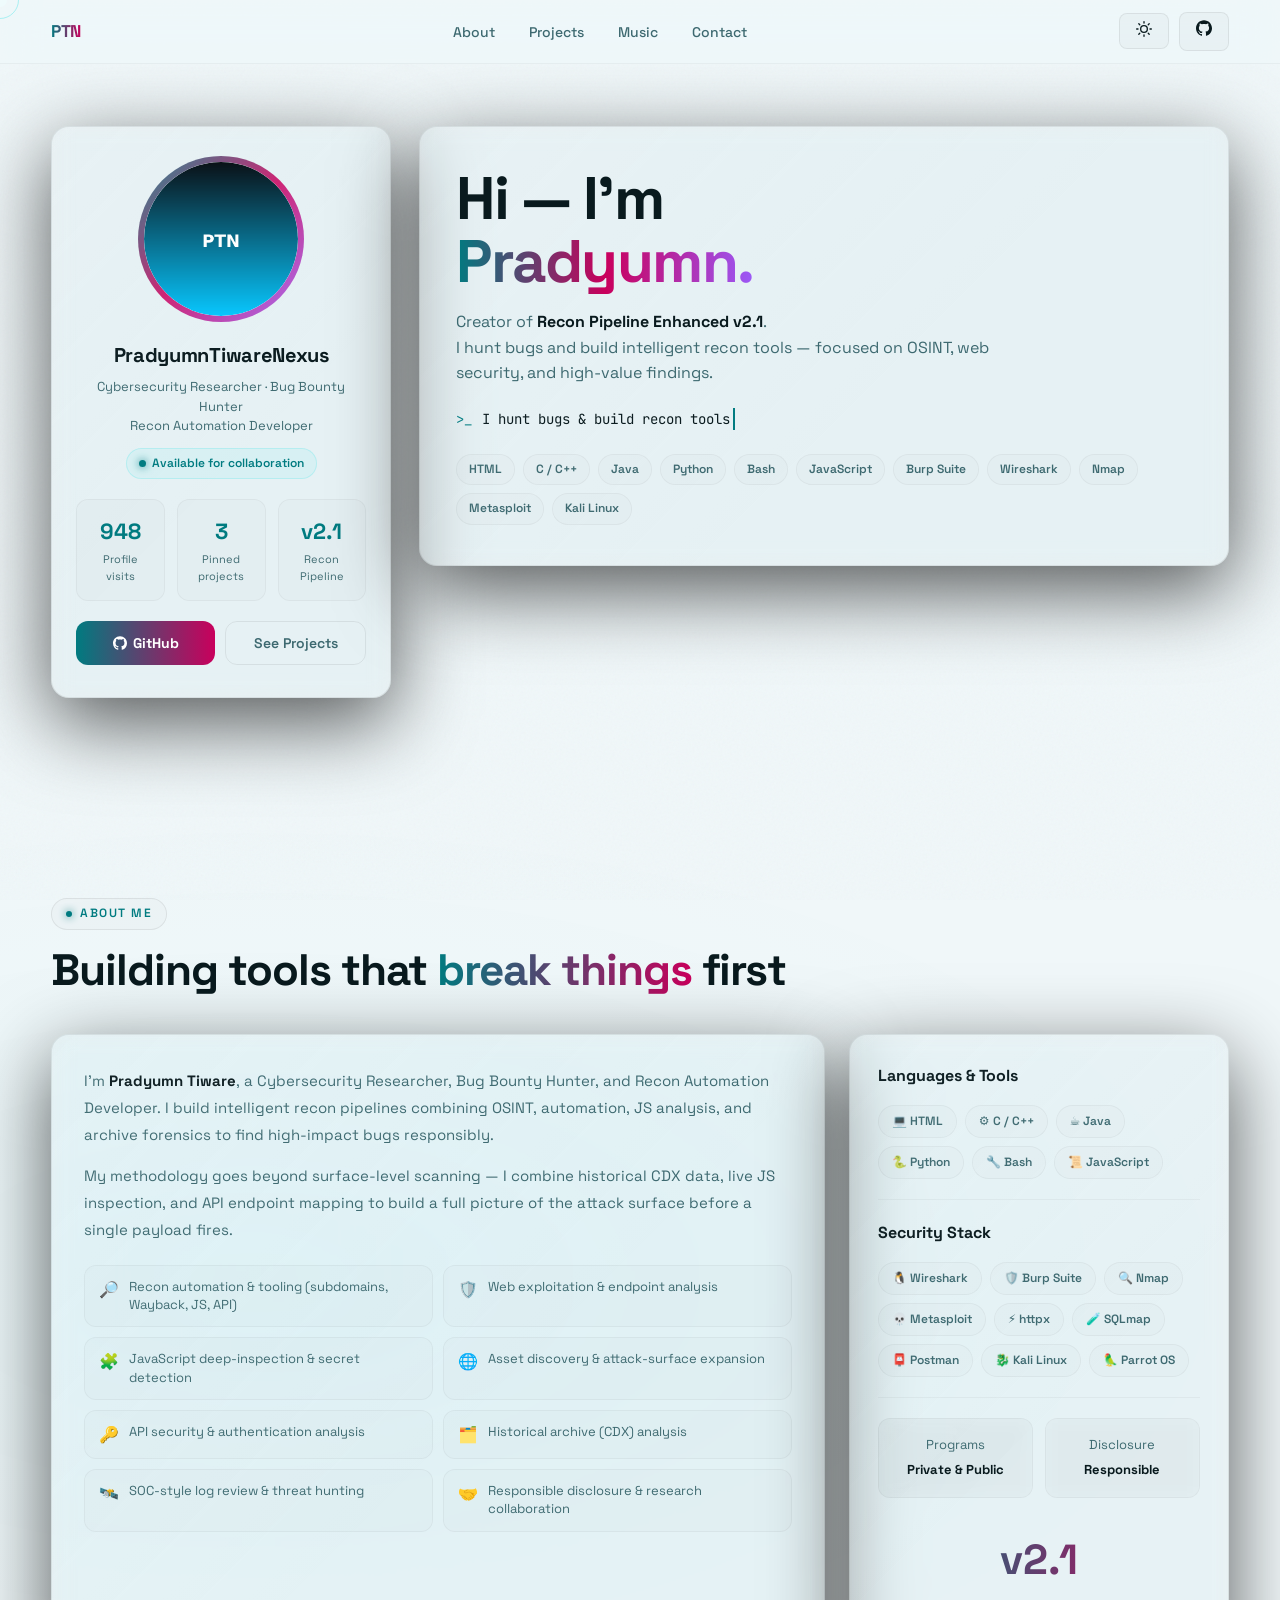
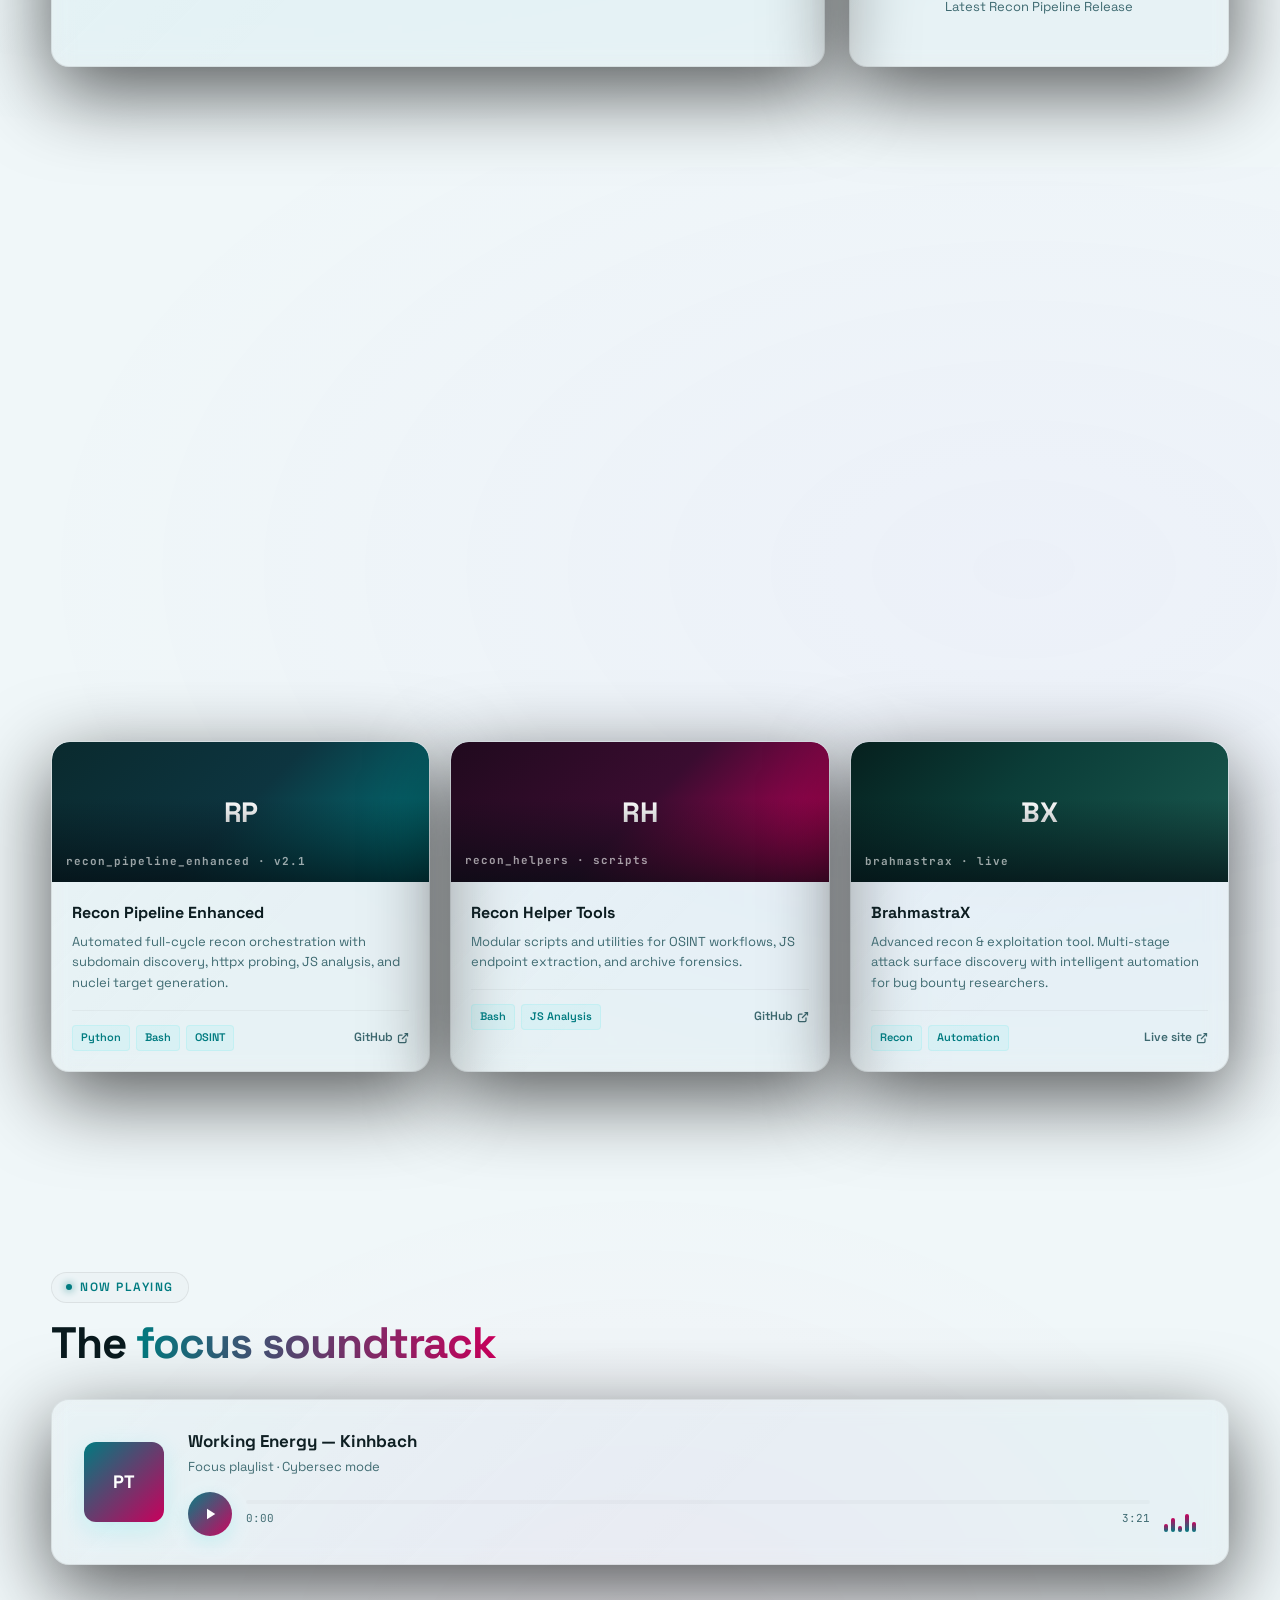
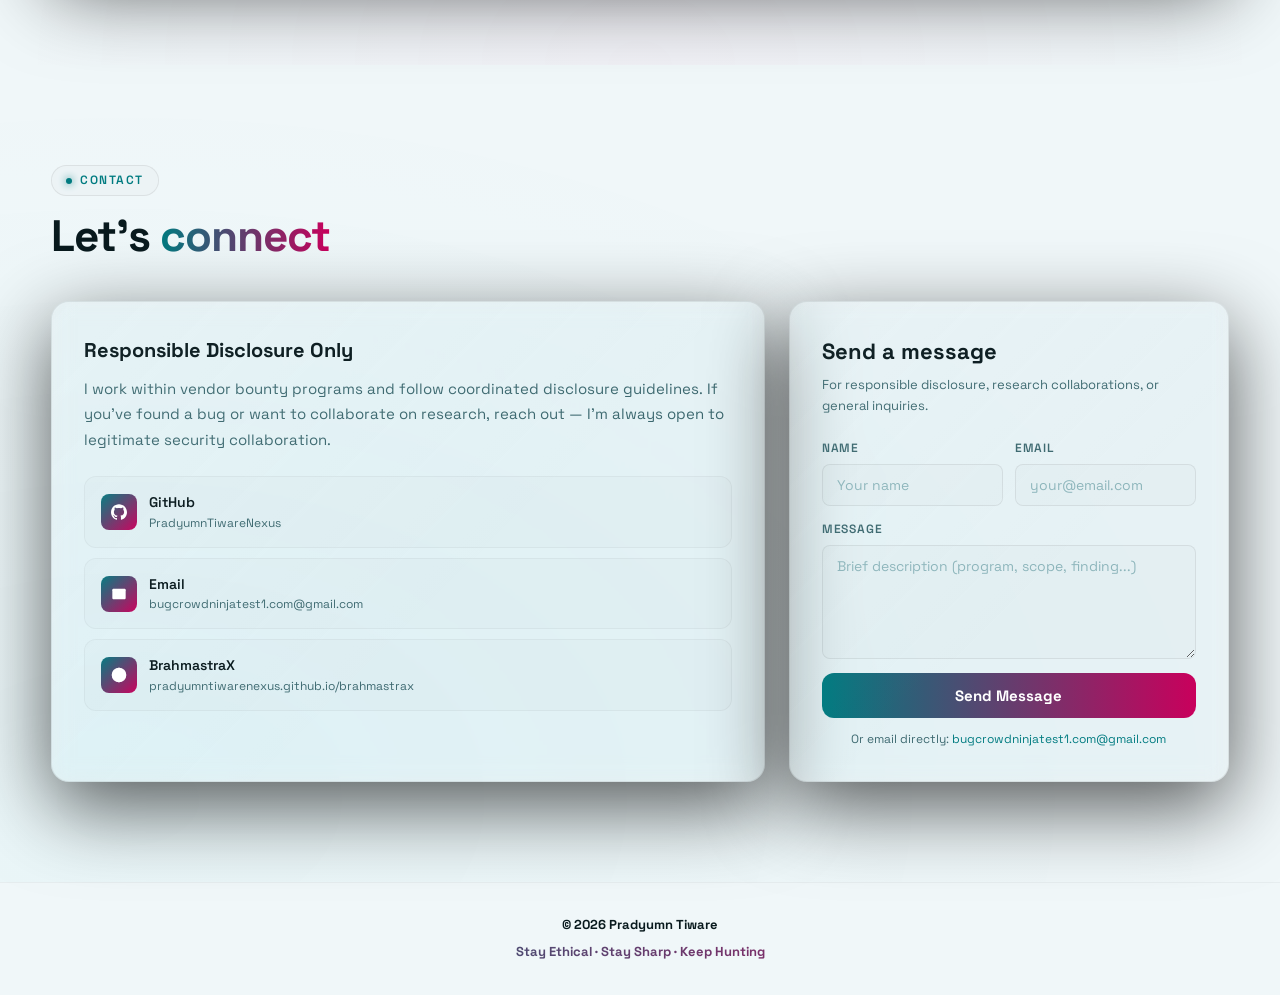
==== index.html @ ab1e927b "Update index.html" ====
<!DOCTYPE html>
<html lang="en">
<head>
  <meta charset="UTF-8" />
  <meta name="viewport" content="width=device-width, initial-scale=1.0" />
  <title>PradyumnTiwareNexus — Cybersecurity Researcher & Bug Bounty Hunter</title>
  <meta name="description" content="PradyumnTiwareNexus — Cybersecurity Researcher, Bug Bounty Hunter, Recon Automation Developer, and creator of Recon Pipeline Enhanced v2.1. Focused on OSINT, web security, and advanced recon automation." />
  <link rel="icon" href="assets/favicon.png" sizes="32x32" type="image/png" />
  <link rel="apple-touch-icon" href="assets/favicon.png" />
  <link href="https://fonts.googleapis.com/css2?family=Inter:wght@300;400;500;600;700;800&family=Space+Grotesk:wght@400;500;600;700;800&family=JetBrains+Mono:wght@400;600&display=swap" rel="stylesheet" />

  <style>
    /* ─── TOKENS ─────────────────────────────────────────────────────────────── */
    :root {
      --bg:          #030b10;
      --bg2:         #050e15;
      --bg3:         #071219;
      --surface:     rgba(255,255,255,0.028);
      --surface2:    rgba(255,255,255,0.016);
      --border:      rgba(255,255,255,0.055);
      --border2:     rgba(255,255,255,0.03);
      --cyan:        #2de1e6;
      --pink:        #ff4fa3;
      --purple:      #9b59f8;
      --text:        #d8eef0;
      --muted:       #7a9aa0;
      --muted2:      #496068;
      --on-accent:   #031415;
      --blur:        saturate(180%) blur(18px);
      --blur2:       saturate(160%) blur(10px);
      --glow-cyan:   0 0 40px rgba(45,225,230,0.18);
      --glow-pink:   0 0 40px rgba(255,79,163,0.14);
      --shadow:      0 24px 80px rgba(0,0,0,0.65);
      --shadow2:     0 8px 32px rgba(0,0,0,0.5);
      --radius:      18px;
      --radius2:     12px;
      --radius3:     8px;
      --trans:       all 0.3s cubic-bezier(0.22, 1, 0.36, 1);
      --font:        'Space Grotesk', 'Inter', system-ui, sans-serif;
      --mono:        'JetBrains Mono', monospace;
    }
    :root[data-theme="light"] {
      --bg:          #f0f7f9;
      --bg2:         #e8f3f6;
      --bg3:         #ffffff;
      --surface:     rgba(0,0,0,0.025);
      --surface2:    rgba(0,0,0,0.015);
      --border:      rgba(0,0,0,0.07);
      --border2:     rgba(0,0,0,0.04);
      --cyan:        #007b80;
      --pink:        #c9005c;
      --text:        #091a1e;
      --muted:       #3d6970;
      --muted2:      #8db5bb;
      --on-accent:   #ffffff;
    }

    /* ─── RESET ──────────────────────────────────────────────────────────────── */
    *, *::before, *::after { box-sizing: border-box; margin: 0; padding: 0; }
    html { scroll-behavior: smooth; scroll-padding-top: 80px; }
    body {
      font-family: var(--font);
      background: var(--bg);
      color: var(--text);
      min-height: 100vh;
      overflow-x: hidden;
      line-height: 1.6;
    }
    a { color: inherit; text-decoration: none; }
    img { display: block; max-width: 100%; }

    /* ─── BACKGROUND MESH ────────────────────────────────────────────────────── */
    #bg-canvas {
      position: fixed; inset: 0; z-index: 0;
      pointer-events: none; opacity: 0.7;
    }
    .noise-overlay {
      position: fixed; inset: 0; z-index: 1; pointer-events: none;
      opacity: 0.035;
      background-image: url("data:image/svg+xml,%3Csvg viewBox='0 0 512 512' xmlns='http://www.w3.org/2000/svg'%3E%3Cfilter id='n'%3E%3CfeTurbulence type='fractalNoise' baseFrequency='0.75' numOctaves='4' stitchTiles='stitch'/%3E%3C/filter%3E%3Crect width='512' height='512' filter='url(%23n)'/%3E%3C/svg%3E");
    }

    /* ─── PRELOADER ──────────────────────────────────────────────────────────── */
    #preloader {
      position: fixed; inset: 0; z-index: 10000;
      display: flex; flex-direction: column; align-items: center; justify-content: center; gap: 20px;
      background: var(--bg);
      transition: opacity 0.7s ease, visibility 0.7s ease;
    }
    #preloader.hidden { opacity: 0; visibility: hidden; pointer-events: none; }
    .pre-logo {
      width: 88px; height: 88px; border-radius: 24px;
      background: linear-gradient(135deg, var(--cyan), var(--pink));
      display: flex; align-items: center; justify-content: center;
      font-family: var(--font); font-weight: 800; font-size: 28px;
      color: var(--on-accent); letter-spacing: -1px;
      box-shadow: var(--glow-cyan);
      animation: preLogoBob 1.6s ease-in-out infinite alternate;
    }
    .pre-logo img { width: 60%; height: 60%; object-fit: contain; border-radius: 8px; }
    .pre-name { font-size: 18px; font-weight: 700; color: var(--text); letter-spacing: 0.3px; }
    .pre-bar-wrap {
      width: 200px; height: 3px; border-radius: 99px;
      background: var(--surface); overflow: hidden;
    }
    .pre-bar {
      height: 100%; width: 0%;
      background: linear-gradient(90deg, var(--cyan), var(--pink));
      border-radius: 99px;
      animation: preBarFill 1.8s ease forwards;
    }
    @keyframes preLogoBob {
      0%   { transform: translateY(0) scale(1); }
      100% { transform: translateY(-10px) scale(1.04); }
    }
    @keyframes preBarFill {
      0%   { width: 0%; }
      80%  { width: 90%; }
      100% { width: 100%; }
    }

    /* ─── CUSTOM CURSOR ──────────────────────────────────────────────────────── */
    #cursor {
      position: fixed; width: 14px; height: 14px; border-radius: 50%;
      background: var(--cyan); mix-blend-mode: screen;
      pointer-events: none; z-index: 9999;
      transform: translate(-50%, -50%);
      transition: width 0.2s, height 0.2s, background 0.2s, opacity 0.2s;
    }
    #cursor-ring {
      position: fixed; width: 38px; height: 38px; border-radius: 50%;
      border: 1.5px solid rgba(45,225,230,0.35);
      pointer-events: none; z-index: 9998;
      transform: translate(-50%, -50%);
      transition: width 0.25s, height 0.25s, transform 0.08s, border-color 0.2s;
    }
    #cursor.hover { width: 8px; height: 8px; background: var(--pink); }
    #cursor-ring.hover { width: 52px; height: 52px; border-color: rgba(255,79,163,0.35); }
    @media (pointer: coarse) { #cursor, #cursor-ring { display: none; } }

    /* ─── NAV ────────────────────────────────────────────────────────────────── */
    .nav {
      position: fixed; top: 0; left: 0; right: 0; z-index: 1000;
      padding: 0 clamp(16px, 4vw, 60px);
      display: flex; align-items: center; justify-content: space-between;
      height: 64px;
      background: rgba(3, 11, 16, 0.55);
      backdrop-filter: var(--blur);
      -webkit-backdrop-filter: var(--blur);
      border-bottom: 1px solid var(--border2);
      transition: var(--trans);
    }
    :root[data-theme="light"] .nav { background: rgba(240,247,249,0.65); }
    .nav-brand {
      font-size: 17px; font-weight: 800; letter-spacing: -0.4px;
      background: linear-gradient(90deg, var(--cyan), var(--pink));
      -webkit-background-clip: text; -webkit-text-fill-color: transparent;
      background-clip: text;
    }
    .nav-links {
      display: flex; align-items: center; gap: 6px;
      list-style: none;
    }
    .nav-links a {
      padding: 6px 14px; border-radius: var(--radius3);
      font-size: 14px; font-weight: 500; color: var(--muted);
      transition: var(--trans);
    }
    .nav-links a:hover { color: var(--text); background: var(--surface); }
    .nav-right { display: flex; align-items: center; gap: 10px; }
    .nav-btn {
      padding: 7px 16px; border-radius: var(--radius3);
      font-size: 14px; font-weight: 600; cursor: pointer;
      border: 1px solid var(--border); background: var(--surface);
      color: var(--text); transition: var(--trans);
      font-family: var(--font);
    }
    .nav-btn:hover { border-color: var(--cyan); color: var(--cyan); box-shadow: var(--glow-cyan); }
    .theme-btn { width: 38px; height: 38px; padding: 0; display: flex; align-items: center; justify-content: center; }

    /* ─── LAYOUT ─────────────────────────────────────────────────────────────── */
    .page { position: relative; z-index: 10; }
    .container { width: min(1240px, 92vw); margin: 0 auto; }
    section { padding: clamp(48px, 8vw, 100px) 0; }

    /* ─── GLASS CARD ─────────────────────────────────────────────────────────── */
    .glass {
      background: var(--surface);
      border: 1px solid var(--border);
      border-radius: var(--radius);
      backdrop-filter: var(--blur2);
      -webkit-backdrop-filter: var(--blur2);
      box-shadow: var(--shadow);
      position: relative; overflow: hidden;
    }
    .glass::before {
      content: '';
      position: absolute; inset: 0; border-radius: inherit;
      background: linear-gradient(135deg, rgba(255,255,255,0.04) 0%, rgba(255,255,255,0) 60%);
      pointer-events: none;
    }
    .glass-sm {
      background: var(--surface2);
      border: 1px solid var(--border2);
      border-radius: var(--radius2);
      backdrop-filter: var(--blur2);
      -webkit-backdrop-filter: var(--blur2);
    }

    /* ─── HERO ───────────────────────────────────────────────────────────────── */
    .hero {
      padding-top: clamp(100px, 14vh, 140px);
      padding-bottom: clamp(60px, 8vw, 100px);
      position: relative;
    }
    .hero-grid {
      display: grid;
      grid-template-columns: 340px 1fr;
      gap: 28px; align-items: start;
    }

    /* profile card */
    .profile-card {
      padding: 32px 24px; text-align: center;
      opacity: 0; transform: translateY(24px);
      transition: opacity 0.7s ease, transform 0.7s cubic-bezier(0.22,1,0.36,1);
    }
    .profile-card.reveal { opacity: 1; transform: translateY(0); }

    .avatar-ring {
      width: 160px; height: 160px; margin: 0 auto;
      border-radius: 50%; position: relative;
      display: flex; align-items: center; justify-content: center;
    }
    .avatar-ring::before {
      content: ''; position: absolute; inset: -3px; border-radius: 50%;
      background: linear-gradient(135deg, var(--cyan), var(--pink), var(--purple));
      animation: ringRotate 4s linear infinite;
      opacity: 0.85;
    }
    .avatar-ring::after {
      content: ''; position: absolute; inset: -8px; border-radius: 50%;
      background: linear-gradient(135deg, var(--cyan), var(--pink));
      filter: blur(16px); opacity: 0; z-index: -1;
      transition: opacity 0.5s ease;
    }
    .avatar-ring:hover::after { opacity: 0.6; }
    @keyframes ringRotate {
      0%   { transform: rotate(0deg); }
      100% { transform: rotate(360deg); }
    }
    .avatar-inner {
      width: calc(100% - 6px); height: calc(100% - 6px);
      border-radius: 50%; background: var(--bg2);
      display: flex; align-items: center; justify-content: center;
      position: relative; z-index: 1; overflow: hidden;
    }
    .avatar {
      width: 100%; height: 100%;
      object-fit: cover; border-radius: 50%;
      transition: transform 0.5s cubic-bezier(0.22,1,0.36,1);
    }
    .avatar-ring:hover .avatar { transform: scale(1.06); }
    .avatar-fallback {
      width: 100%; height: 100%; border-radius: 50%;
      background: linear-gradient(135deg, var(--cyan), var(--purple));
      display: flex; align-items: center; justify-content: center;
      font-size: 44px; font-weight: 800; color: var(--on-accent);
    }

    .profile-name {
      margin-top: 20px;
      font-size: 20px; font-weight: 800; letter-spacing: -0.3px;
    }
    .profile-sub {
      margin-top: 6px; font-size: 13px; color: var(--muted);
      line-height: 1.5;
    }
    .status-dot {
      display: inline-flex; align-items: center; gap: 6px;
      margin-top: 12px; padding: 5px 12px;
      border-radius: 99px; background: rgba(45,225,230,0.08);
      border: 1px solid rgba(45,225,230,0.2);
      font-size: 12px; color: var(--cyan); font-weight: 600;
    }
    .status-dot::before {
      content: ''; width: 7px; height: 7px; border-radius: 50%;
      background: var(--cyan);
      box-shadow: 0 0 8px var(--cyan);
      animation: statusPulse 2s ease-in-out infinite;
    }
    @keyframes statusPulse { 0%,100% { opacity: 1; } 50% { opacity: 0.4; } }

    .stat-row {
      display: flex; gap: 12px; margin-top: 20px;
      opacity: 0; transform: translateY(10px);
      transition: opacity 0.7s ease 0.3s, transform 0.7s ease 0.3s;
    }
    .stat-row.reveal { opacity: 1; transform: translateY(0); }
    .stat {
      flex: 1; padding: 14px 10px; border-radius: var(--radius2);
      background: var(--surface2); border: 1px solid var(--border2);
      text-align: center;
    }
    .stat-val { font-size: 22px; font-weight: 800; color: var(--cyan); }
    .stat-lbl { font-size: 11px; color: var(--muted); margin-top: 2px; }

    .profile-btns {
      display: flex; gap: 10px; margin-top: 20px; flex-wrap: wrap; justify-content: center;
      opacity: 0; transform: translateY(10px);
      transition: opacity 0.6s ease 0.45s, transform 0.6s ease 0.45s;
    }
    .profile-btns.reveal { opacity: 1; transform: translateY(0); }
    .btn-primary {
      flex: 1; min-width: 120px; padding: 10px 18px;
      border-radius: var(--radius2); font-size: 14px; font-weight: 700;
      background: linear-gradient(90deg, var(--cyan), var(--pink));
      color: var(--on-accent); border: none; cursor: pointer;
      transition: var(--trans); font-family: var(--font);
      display: inline-flex; align-items: center; justify-content: center; gap: 6px;
    }
    .btn-primary:hover { transform: translateY(-3px); box-shadow: 0 12px 36px rgba(45,225,230,0.28); }
    .btn-ghost {
      flex: 1; min-width: 120px; padding: 10px 18px;
      border-radius: var(--radius2); font-size: 14px; font-weight: 600;
      background: transparent; color: var(--muted);
      border: 1px solid var(--border); cursor: pointer;
      transition: var(--trans); font-family: var(--font);
      display: inline-flex; align-items: center; justify-content: center; gap: 6px;
    }
    .btn-ghost:hover { border-color: var(--cyan); color: var(--cyan); background: rgba(45,225,230,0.05); }

    /* lead card */
    .lead-card { padding: 40px 36px; }
    .lead-greeting {
      font-size: clamp(36px, 5vw, 60px);
      font-weight: 800; letter-spacing: -1.5px;
      line-height: 1.05;
      opacity: 0; transform: translateX(20px);
      transition: opacity 0.7s ease 0.15s, transform 0.7s cubic-bezier(0.22,1,0.36,1) 0.15s;
    }
    .lead-card.reveal .lead-greeting { opacity: 1; transform: translateX(0); }
    .lead-greeting .grad {
      background: linear-gradient(90deg, var(--cyan), var(--pink), var(--purple));
      -webkit-background-clip: text; -webkit-text-fill-color: transparent;
      background-clip: text;
    }
    .lead-sub {
      margin-top: 16px; font-size: 16px; color: var(--muted); max-width: 560px;
      opacity: 0; transform: translateX(16px);
      transition: opacity 0.7s ease 0.28s, transform 0.7s ease 0.28s;
    }
    .lead-card.reveal .lead-sub { opacity: 1; transform: translateX(0); }
    .lead-sub strong { color: var(--text); }
    .typewriter-wrap {
      margin-top: 22px; display: flex; align-items: center; gap: 10px;
      opacity: 0; transition: opacity 0.7s ease 0.45s;
    }
    .lead-card.reveal .typewriter-wrap { opacity: 1; }
    .typewriter-prefix { color: var(--cyan); font-family: var(--mono); font-size: 14px; }
    #typewriter {
      font-family: var(--mono); font-size: 14px; color: var(--text);
      border-right: 2px solid var(--cyan); padding-right: 3px;
      animation: blink 1s step-end infinite;
    }
    @keyframes blink { 0%,100% { border-color: var(--cyan); } 50% { border-color: transparent; } }

    .quick-skills {
      margin-top: 24px; display: flex; flex-wrap: wrap; gap: 8px;
      opacity: 0; transition: opacity 0.7s ease 0.6s;
    }
    .lead-card.reveal .quick-skills { opacity: 1; }
    .skill-chip {
      padding: 5px 12px; border-radius: 99px;
      background: var(--surface2); border: 1px solid var(--border2);
      font-size: 12px; font-weight: 600; color: var(--muted);
      transition: var(--trans);
    }
    .skill-chip:hover { border-color: var(--cyan); color: var(--cyan); background: rgba(45,225,230,0.05); }

    /* ─── SECTION HEADER ─────────────────────────────────────────────────────── */
    .section-label {
      display: inline-flex; align-items: center; gap: 8px;
      padding: 5px 14px; border-radius: 99px;
      border: 1px solid var(--border); background: var(--surface2);
      font-size: 12px; font-weight: 600; color: var(--cyan);
      letter-spacing: 1.5px; text-transform: uppercase;
      margin-bottom: 16px;
    }
    .section-label::before {
      content: ''; width: 6px; height: 6px; border-radius: 50%;
      background: var(--cyan); box-shadow: 0 0 8px var(--cyan);
    }
    .section-title {
      font-size: clamp(28px, 4vw, 44px);
      font-weight: 800; letter-spacing: -1px; line-height: 1.1;
    }
    .section-title span {
      background: linear-gradient(90deg, var(--cyan), var(--pink));
      -webkit-background-clip: text; -webkit-text-fill-color: transparent;
      background-clip: text;
    }

    /* ─── ABOUT ──────────────────────────────────────────────────────────────── */
    #about { background: radial-gradient(ellipse at 20% 50%, rgba(45,225,230,0.03) 0%, transparent 70%); }
    .about-grid {
      display: grid; grid-template-columns: 1fr 380px;
      gap: 24px; margin-top: 40px;
    }
    .about-card { padding: 32px; }
    .about-text { color: var(--muted); line-height: 1.8; font-size: 15px; }
    .about-text strong { color: var(--text); }
    .focus-grid {
      display: grid; grid-template-columns: 1fr 1fr;
      gap: 10px; margin-top: 20px;
    }
    .focus-item {
      display: flex; align-items: flex-start; gap: 10px;
      padding: 12px 14px; border-radius: var(--radius2);
      background: var(--surface2); border: 1px solid var(--border2);
      font-size: 13px; color: var(--muted); line-height: 1.4;
      transition: var(--trans);
    }
    .focus-item:hover { border-color: var(--cyan); color: var(--text); transform: translateY(-2px); }
    .focus-icon { font-size: 16px; flex-shrink: 0; margin-top: 1px; }

    .skills-panel { padding: 28px; }
    .skills-panel h3 { font-size: 16px; font-weight: 700; margin-bottom: 16px; }
    .chip-cloud { display: flex; flex-wrap: wrap; gap: 8px; }
    .tag {
      padding: 6px 13px; border-radius: 99px;
      background: var(--surface2); border: 1px solid var(--border2);
      font-size: 12px; font-weight: 600; color: var(--muted);
      transition: var(--trans); cursor: default;
    }
    .tag:hover { transform: translateY(-3px); border-color: var(--pink); color: var(--pink); background: rgba(255,79,163,0.06); box-shadow: 0 8px 20px rgba(255,79,163,0.1); }
    .tag.cyan:hover { border-color: var(--cyan); color: var(--cyan); background: rgba(45,225,230,0.06); box-shadow: 0 8px 20px rgba(45,225,230,0.1); }
    .divider { height: 1px; background: var(--border2); margin: 20px 0; }
    .big-stat { text-align: center; padding: 20px; }
    .big-stat-val { font-size: 42px; font-weight: 800; background: linear-gradient(90deg, var(--cyan), var(--pink)); -webkit-background-clip: text; -webkit-text-fill-color: transparent; background-clip: text; }
    .big-stat-lbl { font-size: 13px; color: var(--muted); margin-top: 4px; }

    /* ─── PROJECTS ───────────────────────────────────────────────────────────── */
    #tools { background: radial-gradient(ellipse at 80% 40%, rgba(155,89,248,0.04) 0%, transparent 70%); }
    .project-grid {
      display: grid; grid-template-columns: repeat(auto-fill, minmax(280px, 1fr));
      gap: 20px; margin-top: 40px;
    }
    .project-card {
      padding: 0; cursor: pointer;
      transition: transform 0.35s cubic-bezier(0.22,1,0.36,1), box-shadow 0.35s ease;
    }
    .project-card:hover { transform: translateY(-10px); box-shadow: 0 30px 80px rgba(0,0,0,0.4), var(--glow-cyan); }
    .project-thumb {
      height: 140px; border-radius: var(--radius) var(--radius) 0 0;
      display: flex; align-items: center; justify-content: center;
      position: relative; overflow: hidden;
    }
    .project-thumb-inner {
      width: 100%; height: 100%;
      display: flex; align-items: center; justify-content: center;
      font-size: 28px; font-weight: 800; color: var(--on-accent);
      font-family: var(--font); letter-spacing: -0.5px;
    }
    .project-thumb-grad-1 { background: linear-gradient(135deg, #0a2a2e 0%, #0d3540 50%, var(--cyan) 100%); }
    .project-thumb-grad-2 { background: linear-gradient(135deg, #200a1e 0%, #3a0c30 50%, var(--pink) 100%); }
    .project-thumb-grad-3 { background: linear-gradient(135deg, #130a28 0%, #230d45 50%, var(--purple) 100%); }
    .project-thumb-special { background: linear-gradient(135deg, #06201e 0%, #0b3d38 40%, #1a5a50 100%); }
    .project-thumb-overlay {
      position: absolute; inset: 0;
      background: linear-gradient(0deg, rgba(3,11,16,0.7) 0%, transparent 60%);
    }
    .project-thumb-icon {
      position: absolute; bottom: 12px; left: 14px;
      font-size: 11px; font-weight: 700; color: rgba(255,255,255,0.6);
      font-family: var(--mono); letter-spacing: 1px;
    }
    .project-body { padding: 18px 20px 20px; }
    .project-name { font-size: 16px; font-weight: 700; margin-bottom: 6px; }
    .project-desc { font-size: 13px; color: var(--muted); line-height: 1.6; }
    .project-footer {
      display: flex; align-items: center; justify-content: space-between;
      margin-top: 16px; padding-top: 14px;
      border-top: 1px solid var(--border2);
    }
    .project-tags { display: flex; gap: 6px; flex-wrap: wrap; }
    .project-tag {
      padding: 3px 8px; border-radius: 4px;
      font-size: 11px; font-weight: 600;
      background: rgba(45,225,230,0.08); color: var(--cyan);
      border: 1px solid rgba(45,225,230,0.12);
    }
    .project-link {
      font-size: 12px; font-weight: 600; color: var(--muted);
      display: flex; align-items: center; gap: 4px;
      transition: var(--trans);
    }
    .project-link:hover { color: var(--cyan); }
    .project-link svg { width: 12px; height: 12px; }

    /* ─── BRAHMASTRAX FEATURE ─────────────────────────────────────────────────── */
    .brahma-card {
      margin-top: 20px; padding: 32px;
      background: linear-gradient(135deg, rgba(45,225,230,0.06) 0%, rgba(155,89,248,0.06) 50%, rgba(255,79,163,0.04) 100%);
      border: 1px solid rgba(45,225,230,0.18);
      position: relative; overflow: hidden;
    }
    .brahma-card::before {
      content: ''; position: absolute; top: -40px; right: -40px;
      width: 200px; height: 200px; border-radius: 50%;
      background: radial-gradient(circle, rgba(45,225,230,0.12), transparent 70%);
      pointer-events: none;
    }
    .brahma-badge {
      display: inline-flex; align-items: center; gap: 6px;
      padding: 4px 12px; border-radius: 99px;
      background: rgba(45,225,230,0.12); border: 1px solid rgba(45,225,230,0.25);
      font-size: 11px; font-weight: 700; color: var(--cyan);
      letter-spacing: 1px; text-transform: uppercase; margin-bottom: 12px;
    }
    .brahma-title {
      font-size: clamp(24px, 3.5vw, 36px);
      font-weight: 800; letter-spacing: -0.5px;
      background: linear-gradient(90deg, var(--cyan), var(--purple), var(--pink));
      -webkit-background-clip: text; -webkit-text-fill-color: transparent;
      background-clip: text;
    }
    .brahma-desc { color: var(--muted); font-size: 15px; line-height: 1.7; margin-top: 10px; max-width: 600px; }
    .brahma-btn {
      display: inline-flex; align-items: center; gap: 8px;
      margin-top: 20px; padding: 12px 24px;
      border-radius: var(--radius2); font-size: 15px; font-weight: 700;
      background: linear-gradient(90deg, var(--cyan), var(--purple));
      color: var(--on-accent); cursor: pointer; border: none;
      transition: var(--trans); font-family: var(--font);
    }
    .brahma-btn:hover { transform: translateY(-3px); box-shadow: 0 16px 48px rgba(45,225,230,0.3); }
    .brahma-btn svg { width: 16px; height: 16px; }

    /* ─── MUSIC PLAYER ───────────────────────────────────────────────────────── */
    #music { background: radial-gradient(ellipse at 50% 100%, rgba(255,79,163,0.04) 0%, transparent 70%); }
    .music-card {
      padding: 28px 32px;
      display: flex; align-items: center; gap: 24px;
    }
    .album-art {
      width: 80px; height: 80px; border-radius: var(--radius2); flex-shrink: 0;
      background: linear-gradient(135deg, var(--cyan), var(--pink));
      display: flex; align-items: center; justify-content: center;
      font-weight: 800; color: var(--on-accent); font-size: 18px;
      box-shadow: 0 8px 24px rgba(45,225,230,0.2);
      position: relative; overflow: hidden;
    }
    .album-art.playing { animation: albumSpin 8s linear infinite; }
    @keyframes albumSpin { 0% { box-shadow: 0 8px 24px rgba(45,225,230,0.2); } 50% { box-shadow: 0 8px 32px rgba(255,79,163,0.3); } 100% { box-shadow: 0 8px 24px rgba(45,225,230,0.2); } }
    .music-info { flex: 1; min-width: 0; }
    .music-title { font-size: 17px; font-weight: 700; }
    .music-artist { font-size: 13px; color: var(--muted); margin-top: 2px; }
    .music-controls { display: flex; align-items: center; gap: 14px; margin-top: 14px; }
    .play-btn {
      width: 44px; height: 44px; border-radius: 50%;
      background: linear-gradient(135deg, var(--cyan), var(--pink));
      border: none; cursor: pointer;
      display: flex; align-items: center; justify-content: center;
      box-shadow: 0 6px 20px rgba(45,225,230,0.2);
      transition: var(--trans); flex-shrink: 0;
    }
    .play-btn:hover { transform: scale(1.1); box-shadow: 0 10px 32px rgba(45,225,230,0.35); }
    .play-btn svg { width: 18px; height: 18px; fill: var(--on-accent); }
    .progress-area { flex: 1; }
    .progress-track {
      height: 4px; border-radius: 99px;
      background: var(--surface); cursor: pointer; position: relative;
      overflow: hidden;
    }
    .progress-fill {
      height: 100%; width: 0%; border-radius: 99px;
      background: linear-gradient(90deg, var(--cyan), var(--pink));
      transition: width 0.1s linear;
    }
    .time-row { display: flex; justify-content: space-between; margin-top: 6px; }
    .time-lbl { font-size: 11px; color: var(--muted); font-family: var(--mono); }
    .visualizer {
      display: flex; align-items: flex-end; gap: 3px;
      height: 36px; flex-shrink: 0;
    }
    .vis-bar {
      width: 4px; background: linear-gradient(0deg, var(--cyan), var(--pink));
      border-radius: 2px; transition: height 0.1s ease;
    }

    /* ─── CONTACT ────────────────────────────────────────────────────────────── */
    #contact { background: radial-gradient(ellipse at 10% 90%, rgba(45,225,230,0.03) 0%, transparent 70%); }
    .contact-grid {
      display: grid; grid-template-columns: 1fr 440px;
      gap: 24px; margin-top: 40px;
    }
    .contact-info { padding: 32px; }
    .contact-info h3 { font-size: 20px; font-weight: 700; margin-bottom: 10px; }
    .contact-info p { color: var(--muted); line-height: 1.7; font-size: 15px; }
    .contact-links { display: flex; flex-direction: column; gap: 10px; margin-top: 24px; }
    .contact-link-item {
      display: flex; align-items: center; gap: 12px;
      padding: 14px 16px; border-radius: var(--radius2);
      background: var(--surface2); border: 1px solid var(--border2);
      transition: var(--trans);
    }
    .contact-link-item:hover { border-color: var(--cyan); transform: translateX(4px); }
    .contact-link-icon {
      width: 36px; height: 36px; border-radius: var(--radius3);
      background: linear-gradient(135deg, var(--cyan), var(--pink));
      display: flex; align-items: center; justify-content: center;
      flex-shrink: 0;
    }
    .contact-link-icon svg { width: 16px; height: 16px; fill: var(--on-accent); }
    .contact-link-label { font-size: 14px; font-weight: 600; }
    .contact-link-val { font-size: 12px; color: var(--muted); }

    .contact-form { padding: 32px; }
    .contact-form h2 { font-size: 22px; font-weight: 700; margin-bottom: 6px; }
    .contact-form .sub { font-size: 13px; color: var(--muted); margin-bottom: 22px; }
    .form-row { display: flex; gap: 12px; }
    .form-group { flex: 1; display: flex; flex-direction: column; gap: 6px; margin-bottom: 14px; }
    .form-group label { font-size: 12px; font-weight: 600; color: var(--muted); text-transform: uppercase; letter-spacing: 0.8px; }
    .form-input {
      padding: 11px 14px; border-radius: var(--radius3);
      background: var(--surface2); border: 1px solid var(--border);
      color: var(--text); font-size: 14px; font-family: var(--font);
      transition: var(--trans); outline: none; width: 100%;
    }
    .form-input:focus { border-color: var(--cyan); box-shadow: 0 0 0 3px rgba(45,225,230,0.1); }
    .form-input::placeholder { color: var(--muted2); }
    textarea.form-input { resize: vertical; min-height: 100px; }
    .form-submit {
      width: 100%; padding: 13px;
      border-radius: var(--radius2); border: none; cursor: pointer;
      background: linear-gradient(90deg, var(--cyan), var(--pink));
      color: var(--on-accent); font-size: 15px; font-weight: 700;
      font-family: var(--font); transition: var(--trans);
    }
    .form-submit:hover { transform: translateY(-2px); box-shadow: 0 12px 36px rgba(45,225,230,0.28); }
    .form-note { font-size: 12px; color: var(--muted); margin-top: 12px; text-align: center; }
    .form-note a { color: var(--cyan); }
    #form-toast {
      display: none; margin-top: 12px; padding: 10px 14px;
      border-radius: var(--radius3); font-size: 13px; font-weight: 600;
      background: rgba(45,225,230,0.1); border: 1px solid rgba(45,225,230,0.2);
      color: var(--cyan);
    }

    /* ─── FOOTER ─────────────────────────────────────────────────────────────── */
    footer {
      padding: 32px 0; border-top: 1px solid var(--border2);
      text-align: center; color: var(--muted); font-size: 13px;
    }
    footer strong { color: var(--text); }
    .footer-tagline {
      margin-top: 6px;
      background: linear-gradient(90deg, var(--cyan), var(--pink));
      -webkit-background-clip: text; -webkit-text-fill-color: transparent;
      background-clip: text; font-weight: 700;
    }

    /* ─── MODAL ──────────────────────────────────────────────────────────────── */
    .modal-overlay {
      position: fixed; inset: 0; z-index: 5000;
      background: rgba(3,11,16,0.75);
      backdrop-filter: blur(12px); -webkit-backdrop-filter: blur(12px);
      display: flex; align-items: center; justify-content: center;
      padding: 20px; opacity: 0; visibility: hidden;
      transition: opacity 0.3s ease, visibility 0.3s ease;
    }
    .modal-overlay.open { opacity: 1; visibility: visible; }
    .modal-box {
      width: min(860px, 100%); max-height: 90vh; overflow-y: auto;
      border-radius: var(--radius); padding: 28px;
      background: linear-gradient(180deg, rgba(7,18,25,0.98), rgba(5,14,21,0.98));
      border: 1px solid var(--border); box-shadow: var(--shadow);
      transform: translateY(20px) scale(0.97);
      transition: transform 0.35s cubic-bezier(0.22,1,0.36,1);
    }
    .modal-overlay.open .modal-box { transform: translateY(0) scale(1); }
    .modal-header { display: flex; align-items: center; justify-content: space-between; margin-bottom: 20px; }
    .modal-title { font-size: 22px; font-weight: 800; }
    .modal-close {
      width: 36px; height: 36px; border-radius: var(--radius3);
      background: var(--surface); border: 1px solid var(--border);
      color: var(--muted); cursor: pointer;
      display: flex; align-items: center; justify-content: center;
      font-size: 18px; font-family: var(--font); transition: var(--trans);
    }
    .modal-close:hover { color: var(--text); border-color: var(--cyan); }
    .modal-thumb {
      height: 200px; border-radius: var(--radius2); margin-bottom: 20px;
      display: flex; align-items: center; justify-content: center;
      font-size: 32px; font-weight: 800; color: var(--on-accent);
    }
    .modal-desc { color: var(--muted); line-height: 1.7; font-size: 15px; margin-bottom: 20px; }
    .modal-actions { display: flex; gap: 12px; }

    /* ─── SCROLL REVEAL ──────────────────────────────────────────────────────── */
    .sr {
      opacity: 0; transform: translateY(28px);
      transition: opacity 0.7s ease, transform 0.7s cubic-bezier(0.22,1,0.36,1);
    }
    .sr.visible { opacity: 1; transform: translateY(0); }
    .sr-delay-1 { transition-delay: 0.1s; }
    .sr-delay-2 { transition-delay: 0.2s; }
    .sr-delay-3 { transition-delay: 0.3s; }
    .sr-delay-4 { transition-delay: 0.4s; }
    .sr-delay-5 { transition-delay: 0.5s; }

    /* ─── SCROLLBAR ──────────────────────────────────────────────────────────── */
    ::-webkit-scrollbar { width: 6px; }
    ::-webkit-scrollbar-track { background: transparent; }
    ::-webkit-scrollbar-thumb { background: var(--muted2); border-radius: 99px; }
    ::-webkit-scrollbar-thumb:hover { background: var(--muted); }

    /* ─── RESPONSIVE ─────────────────────────────────────────────────────────── */
    @media (max-width: 960px) {
      .hero-grid { grid-template-columns: 1fr; }
      .profile-card { order: -1; max-width: 360px; margin: 0 auto; }
      .about-grid { grid-template-columns: 1fr; }
      .contact-grid { grid-template-columns: 1fr; }
      .focus-grid { grid-template-columns: 1fr; }
      .music-card { flex-direction: column; align-items: flex-start; }
    }
    @media (max-width: 620px) {
      .nav-links { display: none; }
      .lead-card { padding: 24px 20px; }
      .about-card, .skills-panel, .contact-form, .contact-info { padding: 22px 18px; }
      .form-row { flex-direction: column; gap: 0; }
      .profile-btns { flex-direction: column; }
      .btn-primary, .btn-ghost { min-width: unset; width: 100%; }
    }
    @media (prefers-reduced-motion: reduce) {
      *, *::before, *::after { animation: none !important; transition: none !important; }
    }
  </style>
</head>
<body>

  <!-- BG CANVAS -->
  <canvas id="bg-canvas" aria-hidden="true"></canvas>
  <div class="noise-overlay" aria-hidden="true"></div>

  <!-- PRELOADER -->
  <div id="preloader" aria-hidden="false">
    <div class="pre-logo">
      <img src="assets/profile-circle.png" alt="" onerror="this.parentElement.textContent='PT'">
    </div>
    <div class="pre-name">PradyumnTiwareNexus</div>
    <div class="pre-bar-wrap"><div class="pre-bar"></div></div>
  </div>

  <!-- CURSOR -->
  <div id="cursor" aria-hidden="true"></div>
  <div id="cursor-ring" aria-hidden="true"></div>

  <!-- NAV -->
  <nav class="nav" role="navigation" aria-label="Main navigation">
    <div class="nav-brand">PTN</div>
    <ul class="nav-links" role="list">
      <li><a href="#about">About</a></li>
      <li><a href="#tools">Projects</a></li>
      <li><a href="#music">Music</a></li>
      <li><a href="#contact">Contact</a></li>
    </ul>
    <div class="nav-right">
      <button class="nav-btn" id="themeBtn" title="Toggle theme" aria-label="Toggle color theme">
        <svg id="themeIcon" width="16" height="16" viewBox="0 0 24 24" fill="none" stroke="currentColor" stroke-width="2" stroke-linecap="round" stroke-linejoin="round">
          <circle cx="12" cy="12" r="5"/><line x1="12" y1="1" x2="12" y2="3"/><line x1="12" y1="21" x2="12" y2="23"/><line x1="4.22" y1="4.22" x2="5.64" y2="5.64"/><line x1="18.36" y1="18.36" x2="19.78" y2="19.78"/><line x1="1" y1="12" x2="3" y2="12"/><line x1="21" y1="12" x2="23" y2="12"/><line x1="4.22" y1="19.78" x2="5.64" y2="18.36"/><line x1="18.36" y1="5.64" x2="19.78" y2="4.22"/>
        </svg>
      </button>
      <a href="https://github.com/PradyumnTiwareNexus" target="_blank" rel="noopener" class="nav-btn" aria-label="GitHub">
        <svg width="16" height="16" viewBox="0 0 24 24" fill="currentColor">
          <path d="M12 .297c-6.63 0-12 5.373-12 12 0 5.303 3.438 9.8 8.205 11.385.6.113.82-.258.82-.577 0-.285-.01-1.04-.015-2.04-3.338.724-4.042-1.61-4.042-1.61C4.422 18.07 3.633 17.7 3.633 17.7c-1.087-.744.084-.729.084-.729 1.205.084 1.838 1.236 1.838 1.236 1.07 1.835 2.809 1.305 3.495.998.108-.776.417-1.305.76-1.605-2.665-.3-5.466-1.332-5.466-5.93 0-1.31.465-2.38 1.235-3.22-.135-.303-.54-1.523.105-3.176 0 0 1.005-.322 3.3 1.23.96-.267 1.98-.399 3-.405 1.02.006 2.04.138 3 .405 2.28-1.552 3.285-1.23 3.285-1.23.645 1.653.24 2.873.12 3.176.765.84 1.23 1.91 1.23 3.22 0 4.61-2.805 5.625-5.475 5.92.42.36.81 1.096.81 2.22 0 1.606-.015 2.896-.015 3.286 0 .315.21.69.825.57C20.565 22.092 24 17.592 24 12.297c0-6.627-5.373-12-12-12"/>
        </svg>
      </a>
    </div>
  </nav>

  <!-- PAGE -->
  <div class="page">

    <!-- ── HERO ── -->
    <section class="hero" id="home">
      <div class="container">
        <div class="hero-grid">

          <!-- Profile Card -->
          <aside class="glass profile-card" id="profileCard">
            <div class="avatar-ring">
              <div class="avatar-inner">
                <img src="assets/profile-circle.png" alt="PradyumnTiwareNexus" class="avatar"
                     onerror="this.style.display='none';this.nextElementSibling.style.display='flex'">
                <div class="avatar-fallback" style="display:none">PT</div>
              </div>
            </div>

            <h3 class="profile-name">PradyumnTiwareNexus</h3>
            <p class="profile-sub">Cybersecurity Researcher&nbsp;·&nbsp;Bug Bounty Hunter<br>Recon Automation Developer</p>
            <div class="status-dot">Available for collaboration</div>

            <div class="stat-row" id="statRow">
              <div class="stat">
                <div class="stat-val" id="visits">948</div>
                <div class="stat-lbl">Profile visits</div>
              </div>
              <div class="stat">
                <div class="stat-val">3</div>
                <div class="stat-lbl">Pinned projects</div>
              </div>
              <div class="stat">
                <div class="stat-val">v2.1</div>
                <div class="stat-lbl">Recon Pipeline</div>
              </div>
            </div>

            <div class="profile-btns" id="profileBtns">
              <a class="btn-primary" href="https://github.com/PradyumnTiwareNexus" target="_blank" rel="noopener">
                <svg width="14" height="14" viewBox="0 0 24 24" fill="currentColor"><path d="M12 .297c-6.63 0-12 5.373-12 12 0 5.303 3.438 9.8 8.205 11.385.6.113.82-.258.82-.577 0-.285-.01-1.04-.015-2.04-3.338.724-4.042-1.61-4.042-1.61C4.422 18.07 3.633 17.7 3.633 17.7c-1.087-.744.084-.729.084-.729 1.205.084 1.838 1.236 1.838 1.236 1.07 1.835 2.809 1.305 3.495.998.108-.776.417-1.305.76-1.605-2.665-.3-5.466-1.332-5.466-5.93 0-1.31.465-2.38 1.235-3.22-.135-.303-.54-1.523.105-3.176 0 0 1.005-.322 3.3 1.23.96-.267 1.98-.399 3-.405 1.02.006 2.04.138 3 .405 2.28-1.552 3.285-1.23 3.285-1.23.645 1.653.24 2.873.12 3.176.765.84 1.23 1.91 1.23 3.22 0 4.61-2.805 5.625-5.475 5.92.42.36.81 1.096.81 2.22 0 1.606-.015 2.896-.015 3.286 0 .315.21.69.825.57C20.565 22.092 24 17.592 24 12.297c0-6.627-5.373-12-12-12"/></svg>
                GitHub
              </a>
              <a class="btn-ghost" href="#tools">See Projects</a>
            </div>
          </aside>

          <!-- Lead Card -->
          <section class="glass lead-card" id="leadCard">
            <h1 class="lead-greeting">
              Hi — I'm<br>
              <span class="grad">Pradyumn.</span>
            </h1>
            <p class="lead-sub">
              Creator of <strong>Recon Pipeline Enhanced v2.1</strong>.<br>
              I hunt bugs and build intelligent recon tools — focused on OSINT, web security, and high-value findings.
            </p>

            <div class="typewriter-wrap">
              <span class="typewriter-prefix">&gt;_</span>
              <span id="typewriter"></span>
            </div>

            <div class="quick-skills">
              <span class="skill-chip">HTML</span>
              <span class="skill-chip">C / C++</span>
              <span class="skill-chip">Java</span>
              <span class="skill-chip">Python</span>
              <span class="skill-chip">Bash</span>
              <span class="skill-chip">JavaScript</span>
              <span class="skill-chip">Burp Suite</span>
              <span class="skill-chip">Wireshark</span>
              <span class="skill-chip">Nmap</span>
              <span class="skill-chip">Metasploit</span>
              <span class="skill-chip">Kali Linux</span>
            </div>
          </section>

        </div>
      </div>
    </section>

    <!-- ── ABOUT ── -->
    <section id="about">
      <div class="container">
        <div class="sr">
          <div class="section-label">About Me</div>
          <h2 class="section-title">Building tools that <span>break things</span> first</h2>
        </div>

        <div class="about-grid">
          <div class="glass about-card sr sr-delay-1">
            <p class="about-text">
              I'm <strong>Pradyumn Tiware</strong>, a Cybersecurity Researcher, Bug Bounty Hunter, and Recon Automation Developer. I build intelligent recon pipelines combining OSINT, automation, JS analysis, and archive forensics to find high-impact bugs responsibly.
            </p>
            <p class="about-text" style="margin-top:14px">
              My methodology goes beyond surface-level scanning — I combine historical CDX data, live JS inspection, and API endpoint mapping to build a full picture of the attack surface before a single payload fires.
            </p>

            <div class="focus-grid" style="margin-top:22px">
              <div class="focus-item"><span class="focus-icon">🔎</span><span>Recon automation &amp; tooling (subdomains, Wayback, JS, API)</span></div>
              <div class="focus-item"><span class="focus-icon">🛡️</span><span>Web exploitation &amp; endpoint analysis</span></div>
              <div class="focus-item"><span class="focus-icon">🧩</span><span>JavaScript deep-inspection &amp; secret detection</span></div>
              <div class="focus-item"><span class="focus-icon">🌐</span><span>Asset discovery &amp; attack-surface expansion</span></div>
              <div class="focus-item"><span class="focus-icon">🔑</span><span>API security &amp; authentication analysis</span></div>
              <div class="focus-item"><span class="focus-icon">🗂️</span><span>Historical archive (CDX) analysis</span></div>
              <div class="focus-item"><span class="focus-icon">🛰️</span><span>SOC-style log review &amp; threat hunting</span></div>
              <div class="focus-item"><span class="focus-icon">🤝</span><span>Responsible disclosure &amp; research collaboration</span></div>
            </div>
          </div>

          <aside class="glass skills-panel sr sr-delay-2">
            <h3>Languages &amp; Tools</h3>
            <div class="chip-cloud">
              <span class="tag cyan">💻 HTML</span>
              <span class="tag cyan">⚙️ C / C++</span>
              <span class="tag cyan">☕ Java</span>
              <span class="tag cyan">🐍 Python</span>
              <span class="tag cyan">🔧 Bash</span>
              <span class="tag cyan">📜 JavaScript</span>
            </div>
            <div class="divider"></div>
            <h3>Security Stack</h3>
            <div class="chip-cloud">
              <span class="tag">🐧 Wireshark</span>
              <span class="tag">🛡️ Burp Suite</span>
              <span class="tag">🔍 Nmap</span>
              <span class="tag">💀 Metasploit</span>
              <span class="tag">⚡ httpx</span>
              <span class="tag">🧪 SQLmap</span>
              <span class="tag">📮 Postman</span>
              <span class="tag">🐉 Kali Linux</span>
              <span class="tag">🦜 Parrot OS</span>
            </div>
            <div class="divider"></div>
            <div style="display:grid;grid-template-columns:1fr 1fr;gap:12px">
              <div class="glass-sm" style="padding:16px;border-radius:12px;text-align:center">
                <div style="font-size:13px;color:var(--muted);margin-bottom:4px">Programs</div>
                <div style="font-size:13px;font-weight:700">Private &amp; Public</div>
              </div>
              <div class="glass-sm" style="padding:16px;border-radius:12px;text-align:center">
                <div style="font-size:13px;color:var(--muted);margin-bottom:4px">Disclosure</div>
                <div style="font-size:13px;font-weight:700">Responsible</div>
              </div>
            </div>
            <div class="big-stat" style="margin-top:8px">
              <div class="big-stat-val">v2.1</div>
              <div class="big-stat-lbl">Latest Recon Pipeline Release</div>
            </div>
          </aside>
        </div>
      </div>
    </section>

    <!-- ── PROJECTS ── -->
    <section id="tools">
      <div class="container">
        <div class="sr">
          <div class="section-label">Projects</div>
          <h2 class="section-title">Tools I've <span>built &amp; use</span></h2>
        </div>

        <!-- BrahmastraX Feature Card -->
        <div class="glass brahma-card sr sr-delay-1">
          <div class="brahma-badge">✦ Featured Project</div>
          <div class="brahma-title">BrahmastraX</div>
          <p class="brahma-desc">
            An advanced cybersecurity tool crafted for recon, exploitation, and automation. BrahmastraX combines multi-stage attack surface discovery with intelligent automation — built for serious researchers and bounty hunters.
          </p>
          <a class="brahma-btn" href="https://pradyumntiwarenexus.github.io/brahmastrax/" target="_blank" rel="noopener">
            <svg viewBox="0 0 24 24" fill="none" stroke="currentColor" stroke-width="2.5"><path d="M18 13v6a2 2 0 0 1-2 2H5a2 2 0 0 1-2-2V8a2 2 0 0 1 2-2h6"/><polyline points="15 3 21 3 21 9"/><line x1="10" y1="14" x2="21" y2="3"/></svg>
            Visit BrahmastraX
          </a>
        </div>

        <!-- Project Grid -->
        <div class="project-grid" id="projectGrid">

          <article class="glass project-card"
            data-title="Recon Pipeline Enhanced"
            data-desc="Automated recon pipeline: subdomains → httpx probe → JS analysis → Wayback CDX → secret detection → nuclei targets. The v2.1 release brings smarter deduplication, faster parallelism, and a structured output format ready for triage."
            data-repo="https://github.com/PradyumnTiwareNexus/recon_pipeline_enhanced"
            tabindex="0" role="button">
            <div class="project-thumb project-thumb-grad-1">
              <div class="project-thumb-inner">RP</div>
              <div class="project-thumb-overlay"></div>
              <div class="project-thumb-icon">recon_pipeline_enhanced · v2.1</div>
            </div>
            <div class="project-body">
              <div class="project-name">Recon Pipeline Enhanced</div>
              <div class="project-desc">Automated full-cycle recon orchestration with subdomain discovery, httpx probing, JS analysis, and nuclei target generation.</div>
              <div class="project-footer">
                <div class="project-tags">
                  <span class="project-tag">Python</span>
                  <span class="project-tag">Bash</span>
                  <span class="project-tag">OSINT</span>
                </div>
                <span class="project-link">GitHub <svg viewBox="0 0 24 24" fill="none" stroke="currentColor" stroke-width="2.5"><path d="M18 13v6a2 2 0 0 1-2 2H5a2 2 0 0 1-2-2V8a2 2 0 0 1 2-2h6"/><polyline points="15 3 21 3 21 9"/><line x1="10" y1="14" x2="21" y2="3"/></svg></span>
              </div>
            </div>
          </article>

          <article class="glass project-card"
            data-title="Recon Helper Tools"
            data-desc="A collection of small but powerful scripts and utilities for OSINT and JavaScript analysis. Each helper targets a specific phase of recon — from extracting endpoints from minified JS to resolving historical asset paths from CDX data."
            data-repo="https://github.com/PradyumnTiwareNexus"
            tabindex="0" role="button">
            <div class="project-thumb project-thumb-grad-2">
              <div class="project-thumb-inner">RH</div>
              <div class="project-thumb-overlay"></div>
              <div class="project-thumb-icon">recon_helpers · scripts</div>
            </div>
            <div class="project-body">
              <div class="project-name">Recon Helper Tools</div>
              <div class="project-desc">Modular scripts and utilities for OSINT workflows, JS endpoint extraction, and archive forensics.</div>
              <div class="project-footer">
                <div class="project-tags">
                  <span class="project-tag">Bash</span>
                  <span class="project-tag">JS Analysis</span>
                </div>
                <span class="project-link">GitHub <svg viewBox="0 0 24 24" fill="none" stroke="currentColor" stroke-width="2.5"><path d="M18 13v6a2 2 0 0 1-2 2H5a2 2 0 0 1-2-2V8a2 2 0 0 1 2-2h6"/><polyline points="15 3 21 3 21 9"/><line x1="10" y1="14" x2="21" y2="3"/></svg></span>
              </div>
            </div>
          </article>

          <article class="glass project-card"
            data-title="BrahmastraX"
            data-desc="An advanced cybersecurity tool for recon, exploitation and automation. Visit the live project at pradyumntiwarenexus.github.io/brahmastrax/ to explore its features in full."
            data-repo="https://pradyumntiwarenexus.github.io/brahmastrax/"
            data-external="true"
            tabindex="0" role="button">
            <div class="project-thumb project-thumb-special">
              <div class="project-thumb-inner">BX</div>
              <div class="project-thumb-overlay"></div>
              <div class="project-thumb-icon">brahmastrax · live</div>
            </div>
            <div class="project-body">
              <div class="project-name">BrahmastraX</div>
              <div class="project-desc">Advanced recon &amp; exploitation tool. Multi-stage attack surface discovery with intelligent automation for bug bounty researchers.</div>
              <div class="project-footer">
                <div class="project-tags">
                  <span class="project-tag">Recon</span>
                  <span class="project-tag">Automation</span>
                </div>
                <span class="project-link">Live site <svg viewBox="0 0 24 24" fill="none" stroke="currentColor" stroke-width="2.5"><path d="M18 13v6a2 2 0 0 1-2 2H5a2 2 0 0 1-2-2V8a2 2 0 0 1 2-2h6"/><polyline points="15 3 21 3 21 9"/><line x1="10" y1="14" x2="21" y2="3"/></svg></span>
              </div>
            </div>
          </article>

        </div>
      </div>
    </section>

    <!-- ── MUSIC ── -->
    <section id="music">
      <div class="container">
        <div class="sr">
          <div class="section-label">Now Playing</div>
          <h2 class="section-title">The <span>focus soundtrack</span></h2>
        </div>

        <div class="glass music-card sr sr-delay-1" style="margin-top:32px">
          <div class="album-art" id="albumArt">PT</div>
          <div class="music-info">
            <div class="music-title" id="trackTitle">Working Energy — Kinhbach</div>
            <div class="music-artist">Focus playlist · Cybersec mode</div>
            <div class="music-controls">
              <button class="play-btn" id="playBtn" aria-label="Play / Pause">
                <svg id="playIcon" viewBox="0 0 24 24"><path d="M8 5v14l11-7L8 5z" fill="white"/></svg>
              </button>
              <div class="progress-area">
                <div class="progress-track" id="progressWrap">
                  <div class="progress-fill" id="progressBar"></div>
                </div>
                <div class="time-row">
                  <span class="time-lbl" id="timeLeft">0:00</span>
                  <span class="time-lbl" id="timeDur">3:21</span>
                </div>
              </div>
              <div class="visualizer" id="visualizer">
                <div class="vis-bar" style="height:8px"></div>
                <div class="vis-bar" style="height:14px"></div>
                <div class="vis-bar" style="height:6px"></div>
                <div class="vis-bar" style="height:18px"></div>
                <div class="vis-bar" style="height:10px"></div>
              </div>
            </div>
          </div>
        </div>
        <audio id="audio" src="assets/audio/working-energy.mp3" preload="metadata"></audio>
      </div>
    </section>

    <!-- ── CONTACT ── -->
    <section id="contact">
      <div class="container">
        <div class="sr">
          <div class="section-label">Contact</div>
          <h2 class="section-title">Let's <span>connect</span></h2>
        </div>

        <div class="contact-grid">
          <div class="glass contact-info sr sr-delay-1">
            <h3>Responsible Disclosure Only</h3>
            <p>I work within vendor bounty programs and follow coordinated disclosure guidelines. If you've found a bug or want to collaborate on research, reach out — I'm always open to legitimate security collaboration.</p>

            <div class="contact-links">
              <a class="contact-link-item" href="https://github.com/PradyumnTiwareNexus" target="_blank" rel="noopener">
                <div class="contact-link-icon">
                  <svg viewBox="0 0 24 24"><path d="M12 .297c-6.63 0-12 5.373-12 12 0 5.303 3.438 9.8 8.205 11.385.6.113.82-.258.82-.577 0-.285-.01-1.04-.015-2.04-3.338.724-4.042-1.61-4.042-1.61C4.422 18.07 3.633 17.7 3.633 17.7c-1.087-.744.084-.729.084-.729 1.205.084 1.838 1.236 1.838 1.236 1.07 1.835 2.809 1.305 3.495.998.108-.776.417-1.305.76-1.605-2.665-.3-5.466-1.332-5.466-5.93 0-1.31.465-2.38 1.235-3.22-.135-.303-.54-1.523.105-3.176 0 0 1.005-.322 3.3 1.23.96-.267 1.98-.399 3-.405 1.02.006 2.04.138 3 .405 2.28-1.552 3.285-1.23 3.285-1.23.645 1.653.24 2.873.12 3.176.765.84 1.23 1.91 1.23 3.22 0 4.61-2.805 5.625-5.475 5.92.42.36.81 1.096.81 2.22 0 1.606-.015 2.896-.015 3.286 0 .315.21.69.825.57C20.565 22.092 24 17.592 24 12.297c0-6.627-5.373-12-12-12"/></svg>
                </div>
                <div>
                  <div class="contact-link-label">GitHub</div>
                  <div class="contact-link-val">PradyumnTiwareNexus</div>
                </div>
              </a>
              <a class="contact-link-item" href="mailto:bugcrowdninjatest1.com@gmail.com">
                <div class="contact-link-icon">
                  <svg viewBox="0 0 24 24"><path d="M4 4h16c1.1 0 2 .9 2 2v12c0 1.1-.9 2-2 2H4c-1.1 0-2-.9-2-2V6c0-1.1.9-2 2-2z"/><polyline points="22,6 12,13 2,6" stroke="var(--on-accent)" stroke-width="1.5" fill="none"/></svg>
                </div>
                <div>
                  <div class="contact-link-label">Email</div>
                  <div class="contact-link-val">bugcrowdninjatest1.com@gmail.com</div>
                </div>
              </a>
              <a class="contact-link-item" href="https://pradyumntiwarenexus.github.io/brahmastrax/" target="_blank" rel="noopener">
                <div class="contact-link-icon">
                  <svg viewBox="0 0 24 24" fill="none" stroke="var(--on-accent)" stroke-width="2"><circle cx="12" cy="12" r="10"/><line x1="2" y1="12" x2="22" y2="12"/><path d="M12 2a15.3 15.3 0 0 1 4 10 15.3 15.3 0 0 1-4 10 15.3 15.3 0 0 1-4-10 15.3 15.3 0 0 1 4-10z"/></svg>
                </div>
                <div>
                  <div class="contact-link-label">BrahmastraX</div>
                  <div class="contact-link-val">pradyumntiwarenexus.github.io/brahmastrax</div>
                </div>
              </a>
            </div>
          </div>

          <div class="glass contact-form sr sr-delay-2">
            <h2>Send a message</h2>
            <p class="sub">For responsible disclosure, research collaborations, or general inquiries.</p>

            <input type="text" id="hp_field" name="hp_field" style="display:none" autocomplete="off" tabindex="-1">

            <form id="contactForm" novalidate>
              <div class="form-row">
                <div class="form-group">
                  <label for="name">Name</label>
                  <input type="text" id="name" name="name" class="form-input" placeholder="Your name" required>
                </div>
                <div class="form-group">
                  <label for="email">Email</label>
                  <input type="email" id="email" name="email" class="form-input" placeholder="your@email.com" required>
                </div>
              </div>
              <div class="form-group">
                <label for="message">Message</label>
                <textarea id="message" name="message" class="form-input" placeholder="Brief description (program, scope, finding...)" rows="5" required></textarea>
              </div>
              <button type="submit" class="form-submit">Send Message</button>
              <div class="form-note">Or email directly: <a href="mailto:bugcrowdninjatest1.com@gmail.com">bugcrowdninjatest1.com@gmail.com</a></div>
              <div id="form-toast"></div>
            </form>
          </div>
        </div>
      </div>
    </section>

    <footer>
      <div class="container">
        <strong>© 2026 Pradyumn Tiware</strong>
        <div class="footer-tagline">Stay Ethical · Stay Sharp · Keep Hunting</div>
      </div>
    </footer>

  </div>

  <!-- PROJECT MODAL -->
  <div id="modalOverlay" class="modal-overlay" role="dialog" aria-modal="true" aria-hidden="true">
    <div class="modal-box">
      <div class="modal-header">
        <h3 class="modal-title" id="modalTitle">Project</h3>
        <button class="modal-close" id="modalClose" aria-label="Close">✕</button>
      </div>
      <div class="modal-thumb" id="modalThumb"></div>
      <p class="modal-desc" id="modalDesc"></p>
      <div class="modal-actions">
        <a id="modalRepoBtn" class="btn-primary" href="#" target="_blank" rel="noopener" style="flex:0 0 auto;padding:10px 20px">Open Repo</a>
        <button class="btn-ghost" id="modalCloseBtn" style="flex:0 0 auto;padding:10px 20px">Close</button>
      </div>
    </div>
  </div>

  <script>
    // ─── THEME ──────────────────────────────────────────────────────────────────
    (function(){
      const root = document.documentElement;
      const btn = document.getElementById('themeBtn');
      const saved = localStorage.getItem('ptn_theme') || (matchMedia('(prefers-color-scheme: light)').matches ? 'light' : 'dark');
      function applyTheme(t){ root.dataset.theme = t; localStorage.setItem('ptn_theme', t); }
      applyTheme(saved);
      btn.addEventListener('click', () => applyTheme(root.dataset.theme === 'light' ? 'dark' : 'light'));
    })();

    // ─── PRELOADER ───────────────────────────────────────────────────────────────
    const _t0 = performance.now();
    function hidePreloader(){
      const waited = performance.now() - _t0;
      const wait = Math.max(0, 1400 - waited);
      setTimeout(() => {
        const pl = document.getElementById('preloader');
        pl.classList.add('hidden');
        pl.setAttribute('aria-hidden','true');
        setTimeout(revealHero, 80);
      }, wait);
    }
    window.addEventListener('load', hidePreloader);
    setTimeout(hidePreloader, 2800);

    function revealHero(){
      const pc = document.getElementById('profileCard');
      const lc = document.getElementById('leadCard');
      pc.classList.add('reveal');
      lc.classList.add('reveal');
      setTimeout(() => document.getElementById('statRow').classList.add('reveal'), 350);
      setTimeout(() => document.getElementById('profileBtns').classList.add('reveal'), 500);
    }

    // ─── CUSTOM CURSOR ───────────────────────────────────────────────────────────
    (function(){
      if (!matchMedia('(pointer: fine)').matches) return;
      const c = document.getElementById('cursor');
      const r = document.getElementById('cursor-ring');
      let mx=0, my=0, rx=0, ry=0;
      document.addEventListener('mousemove', e => { mx = e.clientX; my = e.clientY; c.style.left = mx+'px'; c.style.top = my+'px'; });
      function lerp(a,b,t){ return a+(b-a)*t; }
      function tick(){ rx = lerp(rx,mx,0.12); ry = lerp(ry,my,0.12); r.style.left = rx+'px'; r.style.top = ry+'px'; requestAnimationFrame(tick); }
      tick();
      document.querySelectorAll('a,button,.project-card,.skill-chip,.tag,.focus-item').forEach(el => {
        el.addEventListener('mouseenter', () => { c.classList.add('hover'); r.classList.add('hover'); });
        el.addEventListener('mouseleave', () => { c.classList.remove('hover'); r.classList.remove('hover'); });
      });
    })();

    // ─── PARTICLES BG CANVAS ────────────────────────────────────────────────────
    (function(){
      const canvas = document.getElementById('bg-canvas');
      if (!canvas) return;
      if (matchMedia('(prefers-reduced-motion: reduce)').matches || matchMedia('(pointer: coarse)').matches){
        canvas.style.display = 'none'; return;
      }
      const ctx = canvas.getContext('2d');
      let W, H;
      function resize(){ W = canvas.width = innerWidth; H = canvas.height = innerHeight; }
      resize(); addEventListener('resize', resize);
      const N = Math.min(60, Math.floor((innerWidth * innerHeight) / 100000));
      const pts = Array.from({length:N}, () => ({
        x: Math.random()*innerWidth, y: Math.random()*innerHeight,
        vx: (Math.random()-0.5)*0.4, vy: (Math.random()-0.5)*0.25,
        r: 0.8 + Math.random()*1.8, a: 0.04 + Math.random()*0.18,
        col: Math.random() > 0.5 ? [45,225,230] : [155,89,248]
      }));
      function draw(){
        ctx.clearRect(0,0,W,H);
        for(const p of pts){
          p.x += p.vx; p.y += p.vy;
          if(p.x < -20) p.x = W+20; if(p.x > W+20) p.x = -20;
          if(p.y < -20) p.y = H+20; if(p.y > H+20) p.y = -20;
          const g = ctx.createRadialGradient(p.x,p.y,0,p.x,p.y,p.r*10);
          g.addColorStop(0, `rgba(${p.col[0]},${p.col[1]},${p.col[2]},${p.a})`);
          g.addColorStop(1, `rgba(${p.col[0]},${p.col[1]},${p.col[2]},0)`);
          ctx.fillStyle = g;
          ctx.beginPath(); ctx.arc(p.x,p.y,p.r*4,0,Math.PI*2); ctx.fill();
        }
        requestAnimationFrame(draw);
      }
      draw();
    })();

    // ─── TYPEWRITER ──────────────────────────────────────────────────────────────
    (function(){
      const el = document.getElementById('typewriter');
      const phrases = [
        "I hunt bugs & build recon tools.",
        "OSINT · Recon Automation · JS Analysis",
        "Responsible disclosure · High-value findings",
        "Building tools that break things first."
      ];
      let pi=0, ci=0, del=false;
      function tick(){
        if(!el) return;
        const full = phrases[pi];
        if(!del){ ci++; el.textContent = full.slice(0,ci); if(ci===full.length){ del=true; return setTimeout(tick,1200); } }
        else { ci--; el.textContent = full.slice(0,ci); if(ci===0){ del=false; pi=(pi+1)%phrases.length; return setTimeout(tick,300); } }
        setTimeout(tick, del ? 35 : 55);
      }
      setTimeout(tick, 1200);
    })();

    // ─── SCROLL REVEAL ───────────────────────────────────────────────────────────
    (function(){
      const obs = new IntersectionObserver((entries) => {
        entries.forEach(e => { if(e.isIntersecting) { e.target.classList.add('visible'); obs.unobserve(e.target); } });
      }, { threshold: 0.12 });
      document.querySelectorAll('.sr').forEach(el => obs.observe(el));
    })();

    // ─── AVATAR PARALLAX ─────────────────────────────────────────────────────────
    (function(){
      if (!matchMedia('(pointer: fine)').matches) return;
      const hero = document.querySelector('.hero');
      const ring = document.querySelector('.avatar-ring');
      if(!hero || !ring) return;
      hero.addEventListener('mousemove', e => {
        const rect = hero.getBoundingClientRect();
        const dx = (e.clientX - rect.left - rect.width/2) / rect.width;
        const dy = (e.clientY - rect.top - rect.height/2) / rect.height;
        ring.style.transform = `translate(${dx*10}px, ${dy*8}px)`;
      });
      hero.addEventListener('mouseleave', () => { ring.style.transform = ''; });
    })();

    // ─── VISITOR COUNTER ─────────────────────────────────────────────────────────
    (function(){
      const el = document.getElementById('visits');
      if(!el) return;
      fetch('https://api.countapi.xyz/hit/pradyumntiware/portfolio_visits')
        .then(r => r.json()).then(j => { if(j && j.value != null) el.textContent = j.value.toLocaleString(); })
        .catch(() => {});
    })();

    // ─── AUDIO PLAYER ────────────────────────────────────────────────────────────
    (function(){
      const audio = document.getElementById('audio');
      const playBtn = document.getElementById('playBtn');
      const playIcon = document.getElementById('playIcon');
      const progressBar = document.getElementById('progressBar');
      const progressWrap = document.getElementById('progressWrap');
      const timeLeft = document.getElementById('timeLeft');
      const timeDur = document.getElementById('timeDur');
      const bars = document.querySelectorAll('.vis-bar');
      const albumArt = document.getElementById('albumArt');
      function fmt(s){ const m=Math.floor(s/60),ss=String(Math.floor(s%60)).padStart(2,'0'); return `${m}:${ss}`; }
      audio.addEventListener('loadedmetadata', () => { timeDur.textContent = fmt(audio.duration||0); });
      audio.addEventListener('timeupdate', () => {
        const p = (audio.currentTime/(audio.duration||1))*100;
        progressBar.style.width = p+'%';
        timeLeft.textContent = fmt(audio.currentTime);
        bars.forEach((b,i) => {
          const h = 6 + Math.abs(Math.sin((audio.currentTime+i)*3.1+i))*28;
          b.style.height = Math.max(4,Math.min(40,h))+'px';
        });
      });
      playBtn.addEventListener('click', () => {
        if(audio.paused){
          audio.play().catch(()=>{});
          playIcon.innerHTML = '<rect x="6" y="4" width="4" height="16" fill="white"/><rect x="14" y="4" width="4" height="16" fill="white"/>';
          albumArt.classList.add('playing');
        } else {
          audio.pause();
          playIcon.innerHTML = '<path d="M8 5v14l11-7L8 5z" fill="white"/>';
          albumArt.classList.remove('playing');
        }
      });
      progressWrap.addEventListener('click', e => {
        const r = progressWrap.getBoundingClientRect();
        audio.currentTime = ((e.clientX-r.left)/r.width) * (audio.duration||0);
      });
      audio.addEventListener('ended', () => {
        playIcon.innerHTML = '<path d="M8 5v14l11-7L8 5z" fill="white"/>';
        albumArt.classList.remove('playing');
      });
    })();

    // ─── PROJECT MODAL ───────────────────────────────────────────────────────────
    (function(){
      const overlay = document.getElementById('modalOverlay');
      const modalTitle = document.getElementById('modalTitle');
      const modalDesc = document.getElementById('modalDesc');
      const modalThumb = document.getElementById('modalThumb');
      const modalRepoBtn = document.getElementById('modalRepoBtn');
      const modalClose = document.getElementById('modalClose');
      const modalCloseBtn = document.getElementById('modalCloseBtn');
      const gradients = ['linear-gradient(135deg,#0a2a2e,var(--cyan))','linear-gradient(135deg,#200a1e,var(--pink))','linear-gradient(135deg,#06201e,#1a5a50)'];

      function openModal(card, idx){
        modalTitle.textContent = card.dataset.title || 'Project';
        modalDesc.textContent = card.dataset.desc || '';
        modalThumb.style.background = gradients[idx % gradients.length];
        modalThumb.textContent = (card.dataset.title||'').split(' ').map(w=>w[0]).join('').slice(0,3);
        const repo = card.dataset.repo || '#';
        modalRepoBtn.href = repo;
        modalRepoBtn.textContent = card.dataset.external === 'true' ? 'Visit Live Site' : 'Open Repository';
        overlay.classList.add('open');
        overlay.setAttribute('aria-hidden','false');
        document.body.style.overflow = 'hidden';
        modalClose.focus();
      }
      function closeModal(){
        overlay.classList.remove('open');
        overlay.setAttribute('aria-hidden','true');
        document.body.style.overflow = '';
      }

      document.querySelectorAll('.project-card').forEach((card, i) => {
        card.addEventListener('click', () => openModal(card, i));
        card.addEventListener('keydown', e => { if(e.key==='Enter'||e.key===' ') openModal(card, i); });
      });
      modalClose.addEventListener('click', closeModal);
      modalCloseBtn.addEventListener('click', closeModal);
      overlay.addEventListener('click', e => { if(e.target === overlay) closeModal(); });
      document.addEventListener('keydown', e => { if(e.key === 'Escape') closeModal(); });
    })();

    // ─── CONTACT FORM ────────────────────────────────────────────────────────────
    (function(){
      const form = document.getElementById('contactForm');
      const toast = document.getElementById('form-toast');
      form.addEventListener('submit', e => {
        e.preventDefault();
        const hp = document.getElementById('hp_field');
        if(hp && hp.value) return;
        const name = document.getElementById('name').value.trim();
        const email = document.getElementById('email').value.trim();
        const message = document.getElementById('message').value.trim();
        if(!name || !email || !message){ toast.style.display='block'; toast.style.background='rgba(255,79,163,0.1)'; toast.style.borderColor='rgba(255,79,163,0.25)'; toast.style.color='var(--pink)'; toast.textContent='Please fill in all fields.'; return; }
        const subject = encodeURIComponent(`[PTN Portfolio] Message from ${name}`);
        const body = encodeURIComponent(`Name: ${name}\nEmail: ${email}\n\nMessage:\n${message}`);
        window.location.href = `mailto:bugcrowdninjatest1.com@gmail.com?subject=${subject}&body=${body}`;
        toast.style.display='block'; toast.style.background='rgba(45,225,230,0.1)'; toast.style.borderColor='rgba(45,225,230,0.25)'; toast.style.color='var(--cyan)'; toast.textContent='Opening your email client...';
        setTimeout(() => form.reset(), 600);
      });
    })();
  </script>
</body>
</html>
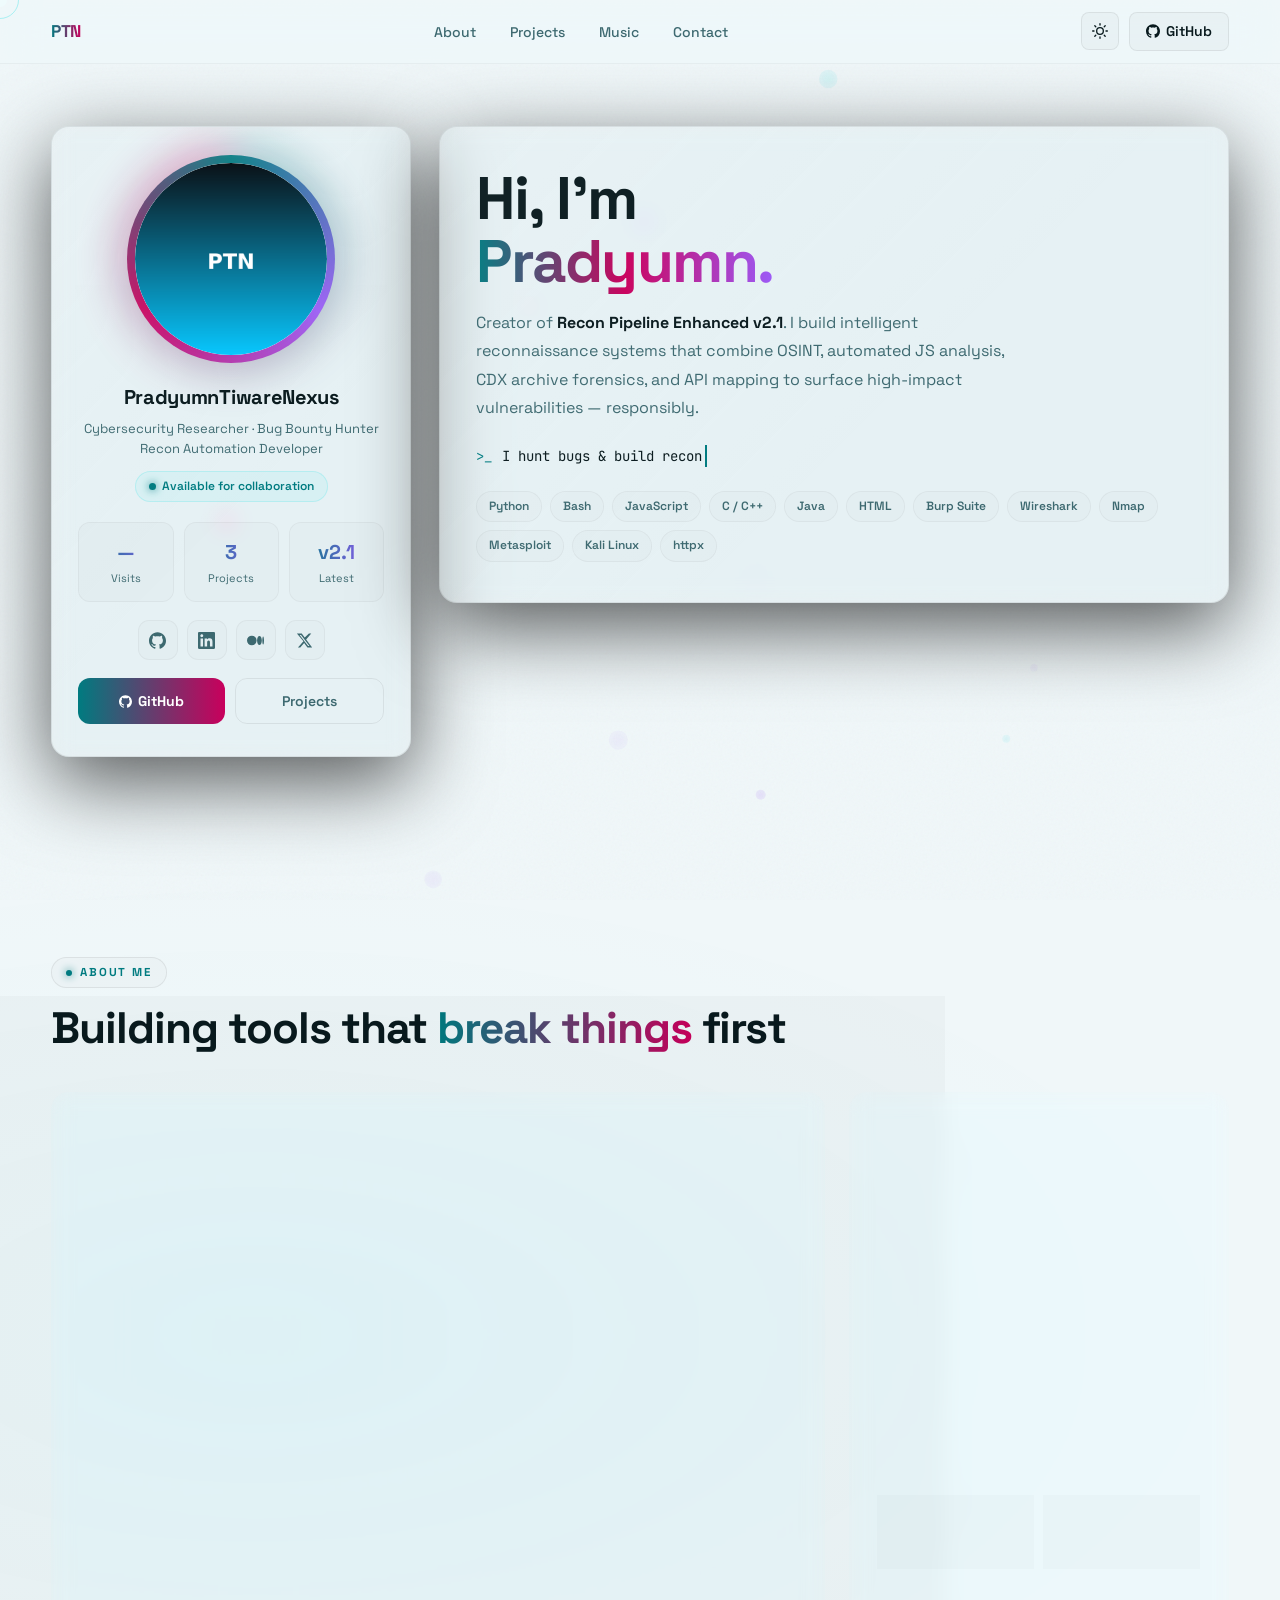
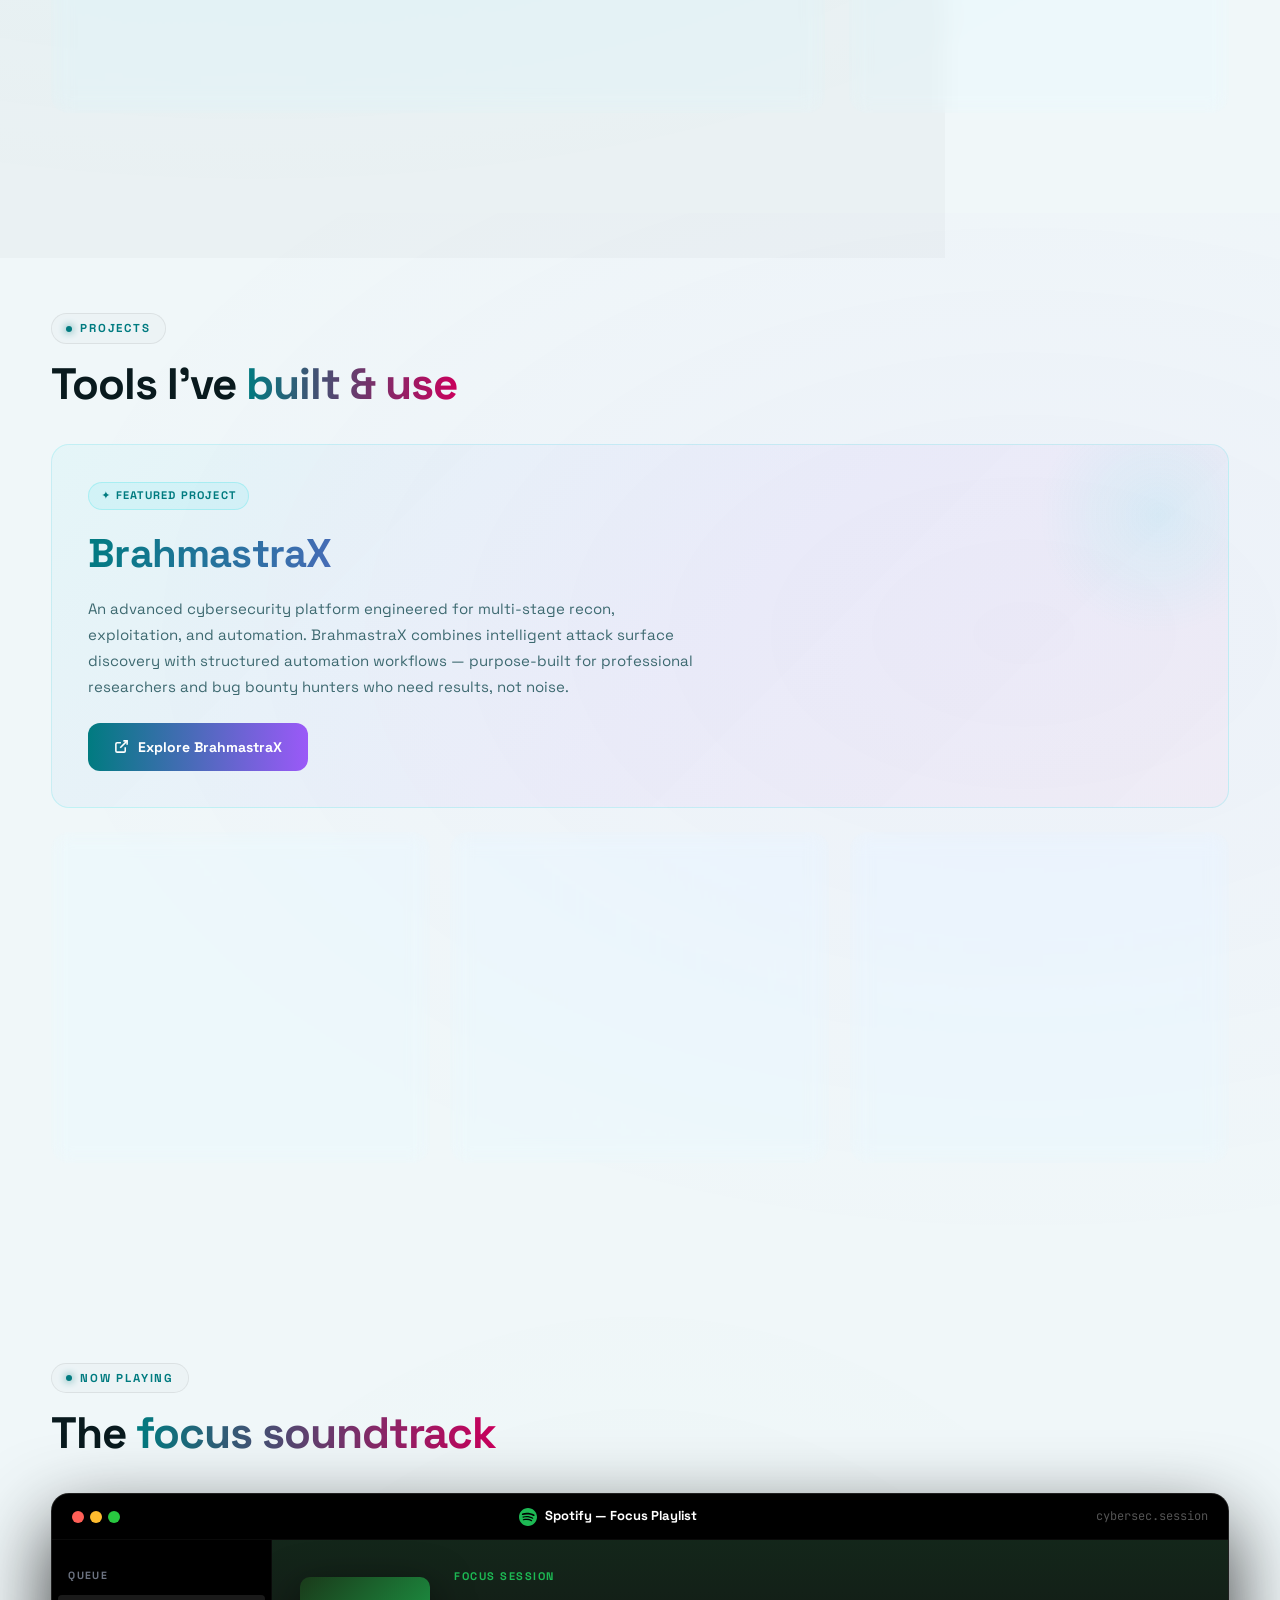
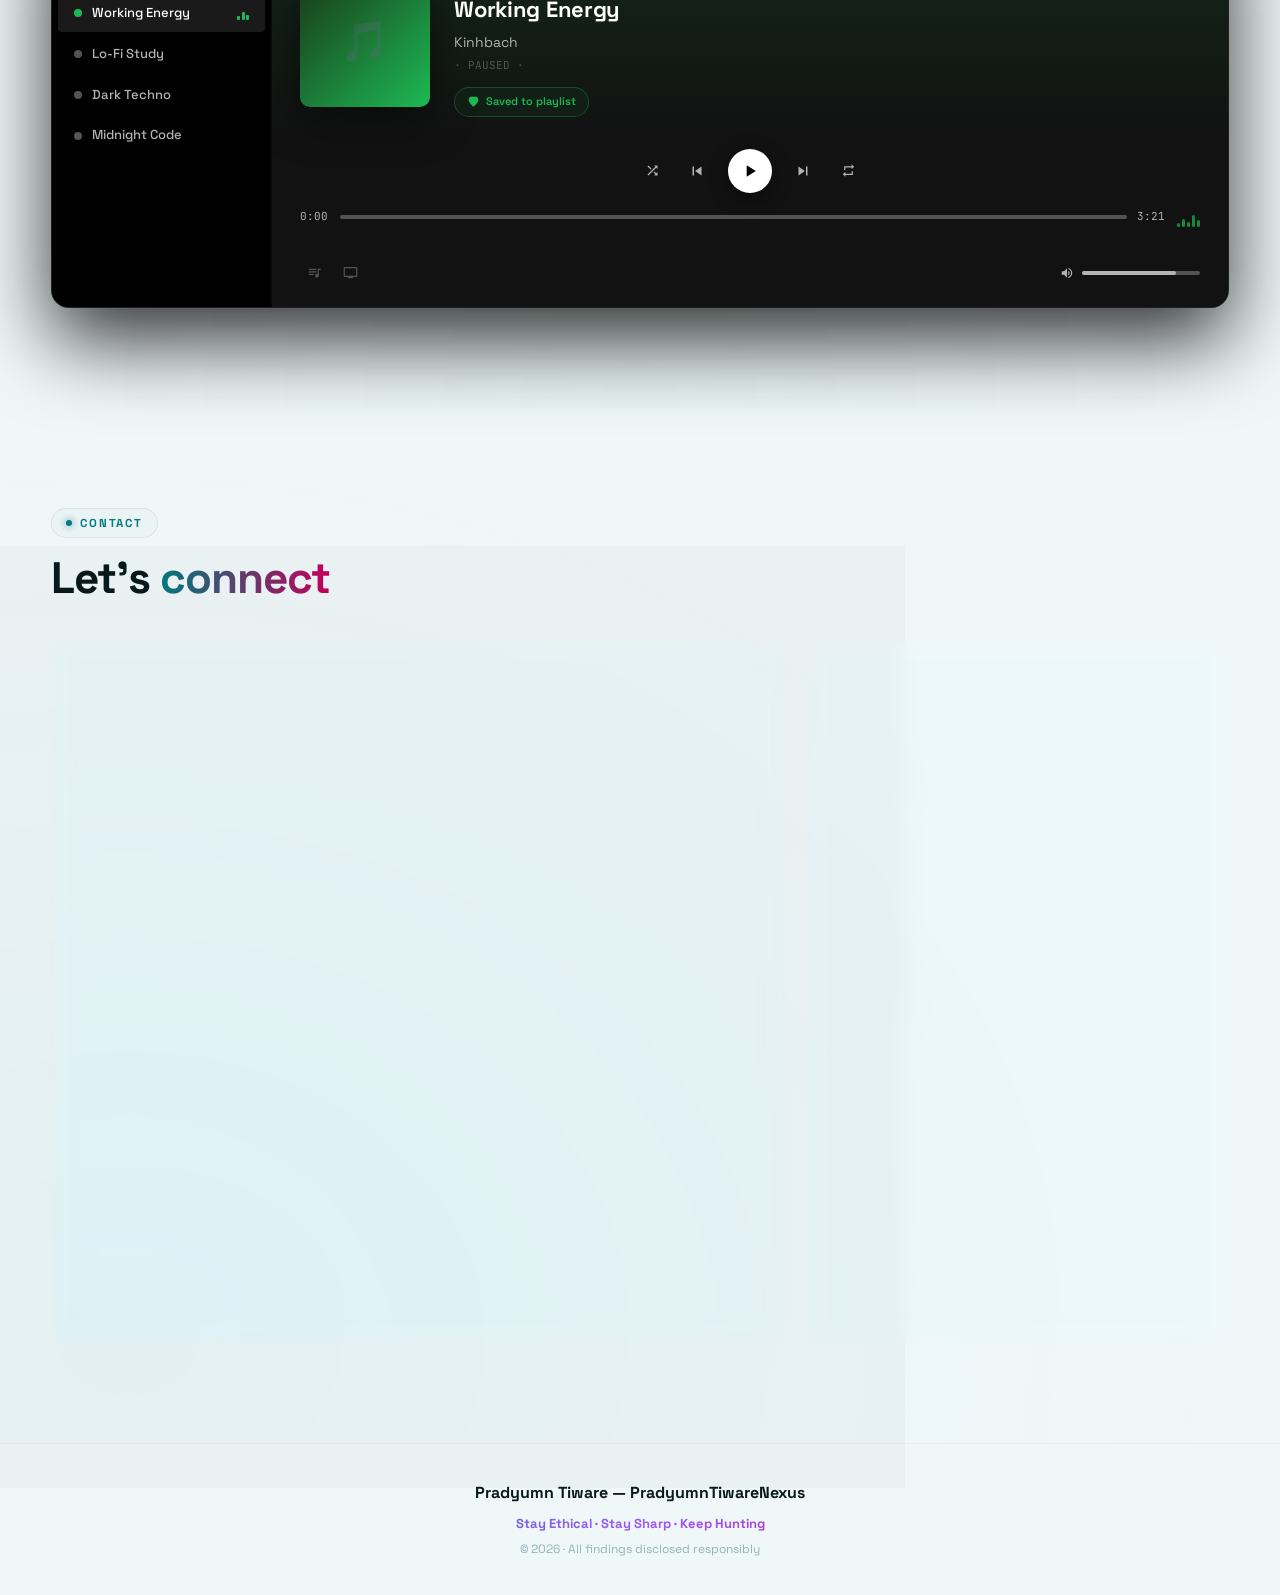
==== commit e278421f: "Update index.html" ====
--- a/index.html
+++ b/index.html
@@ -4,1413 +4,1092 @@
   <meta charset="UTF-8" />
   <meta name="viewport" content="width=device-width, initial-scale=1.0" />
   <title>PradyumnTiwareNexus — Cybersecurity Researcher & Bug Bounty Hunter</title>
-  <meta name="description" content="PradyumnTiwareNexus — Cybersecurity Researcher, Bug Bounty Hunter, Recon Automation Developer, and creator of Recon Pipeline Enhanced v2.1. Focused on OSINT, web security, and advanced recon automation." />
+  <meta name="description" content="PradyumnTiwareNexus — Cybersecurity Researcher, Bug Bounty Hunter, Recon Automation Developer, and creator of Recon Pipeline Enhanced v2.1." />
   <link rel="icon" href="assets/favicon.png" sizes="32x32" type="image/png" />
   <link rel="apple-touch-icon" href="assets/favicon.png" />
   <link href="https://fonts.googleapis.com/css2?family=Inter:wght@300;400;500;600;700;800&family=Space+Grotesk:wght@400;500;600;700;800&family=JetBrains+Mono:wght@400;600&display=swap" rel="stylesheet" />
-
   <style>
-    /* ─── TOKENS ─────────────────────────────────────────────────────────────── */
-    :root {
-      --bg:          #030b10;
-      --bg2:         #050e15;
-      --bg3:         #071219;
-      --surface:     rgba(255,255,255,0.028);
-      --surface2:    rgba(255,255,255,0.016);
-      --border:      rgba(255,255,255,0.055);
-      --border2:     rgba(255,255,255,0.03);
-      --cyan:        #2de1e6;
-      --pink:        #ff4fa3;
-      --purple:      #9b59f8;
-      --text:        #d8eef0;
-      --muted:       #7a9aa0;
-      --muted2:      #496068;
-      --on-accent:   #031415;
-      --blur:        saturate(180%) blur(18px);
-      --blur2:       saturate(160%) blur(10px);
-      --glow-cyan:   0 0 40px rgba(45,225,230,0.18);
-      --glow-pink:   0 0 40px rgba(255,79,163,0.14);
-      --shadow:      0 24px 80px rgba(0,0,0,0.65);
-      --shadow2:     0 8px 32px rgba(0,0,0,0.5);
-      --radius:      18px;
-      --radius2:     12px;
-      --radius3:     8px;
-      --trans:       all 0.3s cubic-bezier(0.22, 1, 0.36, 1);
-      --font:        'Space Grotesk', 'Inter', system-ui, sans-serif;
-      --mono:        'JetBrains Mono', monospace;
-    }
-    :root[data-theme="light"] {
-      --bg:          #f0f7f9;
-      --bg2:         #e8f3f6;
-      --bg3:         #ffffff;
-      --surface:     rgba(0,0,0,0.025);
-      --surface2:    rgba(0,0,0,0.015);
-      --border:      rgba(0,0,0,0.07);
-      --border2:     rgba(0,0,0,0.04);
-      --cyan:        #007b80;
-      --pink:        #c9005c;
-      --text:        #091a1e;
-      --muted:       #3d6970;
-      --muted2:      #8db5bb;
-      --on-accent:   #ffffff;
-    }
-
-    /* ─── RESET ──────────────────────────────────────────────────────────────── */
-    *, *::before, *::after { box-sizing: border-box; margin: 0; padding: 0; }
-    html { scroll-behavior: smooth; scroll-padding-top: 80px; }
-    body {
-      font-family: var(--font);
-      background: var(--bg);
-      color: var(--text);
-      min-height: 100vh;
-      overflow-x: hidden;
-      line-height: 1.6;
-    }
-    a { color: inherit; text-decoration: none; }
-    img { display: block; max-width: 100%; }
-
-    /* ─── BACKGROUND MESH ────────────────────────────────────────────────────── */
-    #bg-canvas {
-      position: fixed; inset: 0; z-index: 0;
-      pointer-events: none; opacity: 0.7;
-    }
-    .noise-overlay {
-      position: fixed; inset: 0; z-index: 1; pointer-events: none;
-      opacity: 0.035;
-      background-image: url("data:image/svg+xml,%3Csvg viewBox='0 0 512 512' xmlns='http://www.w3.org/2000/svg'%3E%3Cfilter id='n'%3E%3CfeTurbulence type='fractalNoise' baseFrequency='0.75' numOctaves='4' stitchTiles='stitch'/%3E%3C/filter%3E%3Crect width='512' height='512' filter='url(%23n)'/%3E%3C/svg%3E");
-    }
-
-    /* ─── PRELOADER ──────────────────────────────────────────────────────────── */
-    #preloader {
-      position: fixed; inset: 0; z-index: 10000;
-      display: flex; flex-direction: column; align-items: center; justify-content: center; gap: 20px;
-      background: var(--bg);
-      transition: opacity 0.7s ease, visibility 0.7s ease;
-    }
-    #preloader.hidden { opacity: 0; visibility: hidden; pointer-events: none; }
-    .pre-logo {
-      width: 88px; height: 88px; border-radius: 24px;
-      background: linear-gradient(135deg, var(--cyan), var(--pink));
-      display: flex; align-items: center; justify-content: center;
-      font-family: var(--font); font-weight: 800; font-size: 28px;
-      color: var(--on-accent); letter-spacing: -1px;
-      box-shadow: var(--glow-cyan);
-      animation: preLogoBob 1.6s ease-in-out infinite alternate;
-    }
-    .pre-logo img { width: 60%; height: 60%; object-fit: contain; border-radius: 8px; }
-    .pre-name { font-size: 18px; font-weight: 700; color: var(--text); letter-spacing: 0.3px; }
-    .pre-bar-wrap {
-      width: 200px; height: 3px; border-radius: 99px;
-      background: var(--surface); overflow: hidden;
-    }
-    .pre-bar {
-      height: 100%; width: 0%;
-      background: linear-gradient(90deg, var(--cyan), var(--pink));
-      border-radius: 99px;
-      animation: preBarFill 1.8s ease forwards;
-    }
-    @keyframes preLogoBob {
-      0%   { transform: translateY(0) scale(1); }
-      100% { transform: translateY(-10px) scale(1.04); }
-    }
-    @keyframes preBarFill {
-      0%   { width: 0%; }
-      80%  { width: 90%; }
-      100% { width: 100%; }
-    }
-
-    /* ─── CUSTOM CURSOR ──────────────────────────────────────────────────────── */
-    #cursor {
-      position: fixed; width: 14px; height: 14px; border-radius: 50%;
-      background: var(--cyan); mix-blend-mode: screen;
-      pointer-events: none; z-index: 9999;
-      transform: translate(-50%, -50%);
-      transition: width 0.2s, height 0.2s, background 0.2s, opacity 0.2s;
-    }
-    #cursor-ring {
-      position: fixed; width: 38px; height: 38px; border-radius: 50%;
-      border: 1.5px solid rgba(45,225,230,0.35);
-      pointer-events: none; z-index: 9998;
-      transform: translate(-50%, -50%);
-      transition: width 0.25s, height 0.25s, transform 0.08s, border-color 0.2s;
-    }
-    #cursor.hover { width: 8px; height: 8px; background: var(--pink); }
-    #cursor-ring.hover { width: 52px; height: 52px; border-color: rgba(255,79,163,0.35); }
-    @media (pointer: coarse) { #cursor, #cursor-ring { display: none; } }
-
-    /* ─── NAV ────────────────────────────────────────────────────────────────── */
-    .nav {
-      position: fixed; top: 0; left: 0; right: 0; z-index: 1000;
-      padding: 0 clamp(16px, 4vw, 60px);
-      display: flex; align-items: center; justify-content: space-between;
-      height: 64px;
-      background: rgba(3, 11, 16, 0.55);
-      backdrop-filter: var(--blur);
-      -webkit-backdrop-filter: var(--blur);
-      border-bottom: 1px solid var(--border2);
-      transition: var(--trans);
-    }
-    :root[data-theme="light"] .nav { background: rgba(240,247,249,0.65); }
-    .nav-brand {
-      font-size: 17px; font-weight: 800; letter-spacing: -0.4px;
-      background: linear-gradient(90deg, var(--cyan), var(--pink));
-      -webkit-background-clip: text; -webkit-text-fill-color: transparent;
-      background-clip: text;
-    }
-    .nav-links {
-      display: flex; align-items: center; gap: 6px;
-      list-style: none;
-    }
-    .nav-links a {
-      padding: 6px 14px; border-radius: var(--radius3);
-      font-size: 14px; font-weight: 500; color: var(--muted);
-      transition: var(--trans);
-    }
-    .nav-links a:hover { color: var(--text); background: var(--surface); }
-    .nav-right { display: flex; align-items: center; gap: 10px; }
-    .nav-btn {
-      padding: 7px 16px; border-radius: var(--radius3);
-      font-size: 14px; font-weight: 600; cursor: pointer;
-      border: 1px solid var(--border); background: var(--surface);
-      color: var(--text); transition: var(--trans);
-      font-family: var(--font);
-    }
-    .nav-btn:hover { border-color: var(--cyan); color: var(--cyan); box-shadow: var(--glow-cyan); }
-    .theme-btn { width: 38px; height: 38px; padding: 0; display: flex; align-items: center; justify-content: center; }
-
-    /* ─── LAYOUT ─────────────────────────────────────────────────────────────── */
-    .page { position: relative; z-index: 10; }
-    .container { width: min(1240px, 92vw); margin: 0 auto; }
-    section { padding: clamp(48px, 8vw, 100px) 0; }
-
-    /* ─── GLASS CARD ─────────────────────────────────────────────────────────── */
-    .glass {
-      background: var(--surface);
-      border: 1px solid var(--border);
-      border-radius: var(--radius);
-      backdrop-filter: var(--blur2);
-      -webkit-backdrop-filter: var(--blur2);
-      box-shadow: var(--shadow);
-      position: relative; overflow: hidden;
-    }
-    .glass::before {
-      content: '';
-      position: absolute; inset: 0; border-radius: inherit;
-      background: linear-gradient(135deg, rgba(255,255,255,0.04) 0%, rgba(255,255,255,0) 60%);
-      pointer-events: none;
-    }
-    .glass-sm {
-      background: var(--surface2);
-      border: 1px solid var(--border2);
-      border-radius: var(--radius2);
-      backdrop-filter: var(--blur2);
-      -webkit-backdrop-filter: var(--blur2);
-    }
-
-    /* ─── HERO ───────────────────────────────────────────────────────────────── */
-    .hero {
-      padding-top: clamp(100px, 14vh, 140px);
-      padding-bottom: clamp(60px, 8vw, 100px);
-      position: relative;
-    }
-    .hero-grid {
-      display: grid;
-      grid-template-columns: 340px 1fr;
-      gap: 28px; align-items: start;
-    }
-
-    /* profile card */
-    .profile-card {
-      padding: 32px 24px; text-align: center;
-      opacity: 0; transform: translateY(24px);
-      transition: opacity 0.7s ease, transform 0.7s cubic-bezier(0.22,1,0.36,1);
-    }
-    .profile-card.reveal { opacity: 1; transform: translateY(0); }
-
-    .avatar-ring {
-      width: 160px; height: 160px; margin: 0 auto;
-      border-radius: 50%; position: relative;
-      display: flex; align-items: center; justify-content: center;
-    }
-    .avatar-ring::before {
-      content: ''; position: absolute; inset: -3px; border-radius: 50%;
-      background: linear-gradient(135deg, var(--cyan), var(--pink), var(--purple));
-      animation: ringRotate 4s linear infinite;
-      opacity: 0.85;
-    }
-    .avatar-ring::after {
-      content: ''; position: absolute; inset: -8px; border-radius: 50%;
-      background: linear-gradient(135deg, var(--cyan), var(--pink));
-      filter: blur(16px); opacity: 0; z-index: -1;
-      transition: opacity 0.5s ease;
-    }
-    .avatar-ring:hover::after { opacity: 0.6; }
-    @keyframes ringRotate {
-      0%   { transform: rotate(0deg); }
-      100% { transform: rotate(360deg); }
-    }
-    .avatar-inner {
-      width: calc(100% - 6px); height: calc(100% - 6px);
-      border-radius: 50%; background: var(--bg2);
-      display: flex; align-items: center; justify-content: center;
-      position: relative; z-index: 1; overflow: hidden;
-    }
-    .avatar {
-      width: 100%; height: 100%;
-      object-fit: cover; border-radius: 50%;
-      transition: transform 0.5s cubic-bezier(0.22,1,0.36,1);
-    }
-    .avatar-ring:hover .avatar { transform: scale(1.06); }
-    .avatar-fallback {
-      width: 100%; height: 100%; border-radius: 50%;
-      background: linear-gradient(135deg, var(--cyan), var(--purple));
-      display: flex; align-items: center; justify-content: center;
-      font-size: 44px; font-weight: 800; color: var(--on-accent);
-    }
-
-    .profile-name {
-      margin-top: 20px;
-      font-size: 20px; font-weight: 800; letter-spacing: -0.3px;
-    }
-    .profile-sub {
-      margin-top: 6px; font-size: 13px; color: var(--muted);
-      line-height: 1.5;
-    }
-    .status-dot {
-      display: inline-flex; align-items: center; gap: 6px;
-      margin-top: 12px; padding: 5px 12px;
-      border-radius: 99px; background: rgba(45,225,230,0.08);
-      border: 1px solid rgba(45,225,230,0.2);
-      font-size: 12px; color: var(--cyan); font-weight: 600;
-    }
-    .status-dot::before {
-      content: ''; width: 7px; height: 7px; border-radius: 50%;
-      background: var(--cyan);
-      box-shadow: 0 0 8px var(--cyan);
-      animation: statusPulse 2s ease-in-out infinite;
-    }
-    @keyframes statusPulse { 0%,100% { opacity: 1; } 50% { opacity: 0.4; } }
-
-    .stat-row {
-      display: flex; gap: 12px; margin-top: 20px;
-      opacity: 0; transform: translateY(10px);
-      transition: opacity 0.7s ease 0.3s, transform 0.7s ease 0.3s;
-    }
-    .stat-row.reveal { opacity: 1; transform: translateY(0); }
-    .stat {
-      flex: 1; padding: 14px 10px; border-radius: var(--radius2);
-      background: var(--surface2); border: 1px solid var(--border2);
-      text-align: center;
-    }
-    .stat-val { font-size: 22px; font-weight: 800; color: var(--cyan); }
-    .stat-lbl { font-size: 11px; color: var(--muted); margin-top: 2px; }
-
-    .profile-btns {
-      display: flex; gap: 10px; margin-top: 20px; flex-wrap: wrap; justify-content: center;
-      opacity: 0; transform: translateY(10px);
-      transition: opacity 0.6s ease 0.45s, transform 0.6s ease 0.45s;
-    }
-    .profile-btns.reveal { opacity: 1; transform: translateY(0); }
-    .btn-primary {
-      flex: 1; min-width: 120px; padding: 10px 18px;
-      border-radius: var(--radius2); font-size: 14px; font-weight: 700;
-      background: linear-gradient(90deg, var(--cyan), var(--pink));
-      color: var(--on-accent); border: none; cursor: pointer;
-      transition: var(--trans); font-family: var(--font);
-      display: inline-flex; align-items: center; justify-content: center; gap: 6px;
-    }
-    .btn-primary:hover { transform: translateY(-3px); box-shadow: 0 12px 36px rgba(45,225,230,0.28); }
-    .btn-ghost {
-      flex: 1; min-width: 120px; padding: 10px 18px;
-      border-radius: var(--radius2); font-size: 14px; font-weight: 600;
-      background: transparent; color: var(--muted);
-      border: 1px solid var(--border); cursor: pointer;
-      transition: var(--trans); font-family: var(--font);
-      display: inline-flex; align-items: center; justify-content: center; gap: 6px;
-    }
-    .btn-ghost:hover { border-color: var(--cyan); color: var(--cyan); background: rgba(45,225,230,0.05); }
-
-    /* lead card */
-    .lead-card { padding: 40px 36px; }
-    .lead-greeting {
-      font-size: clamp(36px, 5vw, 60px);
-      font-weight: 800; letter-spacing: -1.5px;
-      line-height: 1.05;
-      opacity: 0; transform: translateX(20px);
-      transition: opacity 0.7s ease 0.15s, transform 0.7s cubic-bezier(0.22,1,0.36,1) 0.15s;
-    }
-    .lead-card.reveal .lead-greeting { opacity: 1; transform: translateX(0); }
-    .lead-greeting .grad {
-      background: linear-gradient(90deg, var(--cyan), var(--pink), var(--purple));
-      -webkit-background-clip: text; -webkit-text-fill-color: transparent;
-      background-clip: text;
-    }
-    .lead-sub {
-      margin-top: 16px; font-size: 16px; color: var(--muted); max-width: 560px;
-      opacity: 0; transform: translateX(16px);
-      transition: opacity 0.7s ease 0.28s, transform 0.7s ease 0.28s;
-    }
-    .lead-card.reveal .lead-sub { opacity: 1; transform: translateX(0); }
-    .lead-sub strong { color: var(--text); }
-    .typewriter-wrap {
-      margin-top: 22px; display: flex; align-items: center; gap: 10px;
-      opacity: 0; transition: opacity 0.7s ease 0.45s;
-    }
-    .lead-card.reveal .typewriter-wrap { opacity: 1; }
-    .typewriter-prefix { color: var(--cyan); font-family: var(--mono); font-size: 14px; }
-    #typewriter {
-      font-family: var(--mono); font-size: 14px; color: var(--text);
-      border-right: 2px solid var(--cyan); padding-right: 3px;
-      animation: blink 1s step-end infinite;
-    }
-    @keyframes blink { 0%,100% { border-color: var(--cyan); } 50% { border-color: transparent; } }
-
-    .quick-skills {
-      margin-top: 24px; display: flex; flex-wrap: wrap; gap: 8px;
-      opacity: 0; transition: opacity 0.7s ease 0.6s;
-    }
-    .lead-card.reveal .quick-skills { opacity: 1; }
-    .skill-chip {
-      padding: 5px 12px; border-radius: 99px;
-      background: var(--surface2); border: 1px solid var(--border2);
-      font-size: 12px; font-weight: 600; color: var(--muted);
-      transition: var(--trans);
-    }
-    .skill-chip:hover { border-color: var(--cyan); color: var(--cyan); background: rgba(45,225,230,0.05); }
-
-    /* ─── SECTION HEADER ─────────────────────────────────────────────────────── */
-    .section-label {
-      display: inline-flex; align-items: center; gap: 8px;
-      padding: 5px 14px; border-radius: 99px;
-      border: 1px solid var(--border); background: var(--surface2);
-      font-size: 12px; font-weight: 600; color: var(--cyan);
-      letter-spacing: 1.5px; text-transform: uppercase;
-      margin-bottom: 16px;
-    }
-    .section-label::before {
-      content: ''; width: 6px; height: 6px; border-radius: 50%;
-      background: var(--cyan); box-shadow: 0 0 8px var(--cyan);
-    }
-    .section-title {
-      font-size: clamp(28px, 4vw, 44px);
-      font-weight: 800; letter-spacing: -1px; line-height: 1.1;
-    }
-    .section-title span {
-      background: linear-gradient(90deg, var(--cyan), var(--pink));
-      -webkit-background-clip: text; -webkit-text-fill-color: transparent;
-      background-clip: text;
-    }
-
-    /* ─── ABOUT ──────────────────────────────────────────────────────────────── */
-    #about { background: radial-gradient(ellipse at 20% 50%, rgba(45,225,230,0.03) 0%, transparent 70%); }
-    .about-grid {
-      display: grid; grid-template-columns: 1fr 380px;
-      gap: 24px; margin-top: 40px;
-    }
-    .about-card { padding: 32px; }
-    .about-text { color: var(--muted); line-height: 1.8; font-size: 15px; }
-    .about-text strong { color: var(--text); }
-    .focus-grid {
-      display: grid; grid-template-columns: 1fr 1fr;
-      gap: 10px; margin-top: 20px;
-    }
-    .focus-item {
-      display: flex; align-items: flex-start; gap: 10px;
-      padding: 12px 14px; border-radius: var(--radius2);
-      background: var(--surface2); border: 1px solid var(--border2);
-      font-size: 13px; color: var(--muted); line-height: 1.4;
-      transition: var(--trans);
-    }
-    .focus-item:hover { border-color: var(--cyan); color: var(--text); transform: translateY(-2px); }
-    .focus-icon { font-size: 16px; flex-shrink: 0; margin-top: 1px; }
-
-    .skills-panel { padding: 28px; }
-    .skills-panel h3 { font-size: 16px; font-weight: 700; margin-bottom: 16px; }
-    .chip-cloud { display: flex; flex-wrap: wrap; gap: 8px; }
-    .tag {
-      padding: 6px 13px; border-radius: 99px;
-      background: var(--surface2); border: 1px solid var(--border2);
-      font-size: 12px; font-weight: 600; color: var(--muted);
-      transition: var(--trans); cursor: default;
-    }
-    .tag:hover { transform: translateY(-3px); border-color: var(--pink); color: var(--pink); background: rgba(255,79,163,0.06); box-shadow: 0 8px 20px rgba(255,79,163,0.1); }
-    .tag.cyan:hover { border-color: var(--cyan); color: var(--cyan); background: rgba(45,225,230,0.06); box-shadow: 0 8px 20px rgba(45,225,230,0.1); }
-    .divider { height: 1px; background: var(--border2); margin: 20px 0; }
-    .big-stat { text-align: center; padding: 20px; }
-    .big-stat-val { font-size: 42px; font-weight: 800; background: linear-gradient(90deg, var(--cyan), var(--pink)); -webkit-background-clip: text; -webkit-text-fill-color: transparent; background-clip: text; }
-    .big-stat-lbl { font-size: 13px; color: var(--muted); margin-top: 4px; }
-
-    /* ─── PROJECTS ───────────────────────────────────────────────────────────── */
-    #tools { background: radial-gradient(ellipse at 80% 40%, rgba(155,89,248,0.04) 0%, transparent 70%); }
-    .project-grid {
-      display: grid; grid-template-columns: repeat(auto-fill, minmax(280px, 1fr));
-      gap: 20px; margin-top: 40px;
-    }
-    .project-card {
-      padding: 0; cursor: pointer;
-      transition: transform 0.35s cubic-bezier(0.22,1,0.36,1), box-shadow 0.35s ease;
-    }
-    .project-card:hover { transform: translateY(-10px); box-shadow: 0 30px 80px rgba(0,0,0,0.4), var(--glow-cyan); }
-    .project-thumb {
-      height: 140px; border-radius: var(--radius) var(--radius) 0 0;
-      display: flex; align-items: center; justify-content: center;
-      position: relative; overflow: hidden;
-    }
-    .project-thumb-inner {
-      width: 100%; height: 100%;
-      display: flex; align-items: center; justify-content: center;
-      font-size: 28px; font-weight: 800; color: var(--on-accent);
-      font-family: var(--font); letter-spacing: -0.5px;
-    }
-    .project-thumb-grad-1 { background: linear-gradient(135deg, #0a2a2e 0%, #0d3540 50%, var(--cyan) 100%); }
-    .project-thumb-grad-2 { background: linear-gradient(135deg, #200a1e 0%, #3a0c30 50%, var(--pink) 100%); }
-    .project-thumb-grad-3 { background: linear-gradient(135deg, #130a28 0%, #230d45 50%, var(--purple) 100%); }
-    .project-thumb-special { background: linear-gradient(135deg, #06201e 0%, #0b3d38 40%, #1a5a50 100%); }
-    .project-thumb-overlay {
-      position: absolute; inset: 0;
-      background: linear-gradient(0deg, rgba(3,11,16,0.7) 0%, transparent 60%);
-    }
-    .project-thumb-icon {
-      position: absolute; bottom: 12px; left: 14px;
-      font-size: 11px; font-weight: 700; color: rgba(255,255,255,0.6);
-      font-family: var(--mono); letter-spacing: 1px;
-    }
-    .project-body { padding: 18px 20px 20px; }
-    .project-name { font-size: 16px; font-weight: 700; margin-bottom: 6px; }
-    .project-desc { font-size: 13px; color: var(--muted); line-height: 1.6; }
-    .project-footer {
-      display: flex; align-items: center; justify-content: space-between;
-      margin-top: 16px; padding-top: 14px;
-      border-top: 1px solid var(--border2);
-    }
-    .project-tags { display: flex; gap: 6px; flex-wrap: wrap; }
-    .project-tag {
-      padding: 3px 8px; border-radius: 4px;
-      font-size: 11px; font-weight: 600;
-      background: rgba(45,225,230,0.08); color: var(--cyan);
-      border: 1px solid rgba(45,225,230,0.12);
-    }
-    .project-link {
-      font-size: 12px; font-weight: 600; color: var(--muted);
-      display: flex; align-items: center; gap: 4px;
-      transition: var(--trans);
-    }
-    .project-link:hover { color: var(--cyan); }
-    .project-link svg { width: 12px; height: 12px; }
-
-    /* ─── BRAHMASTRAX FEATURE ─────────────────────────────────────────────────── */
-    .brahma-card {
-      margin-top: 20px; padding: 32px;
-      background: linear-gradient(135deg, rgba(45,225,230,0.06) 0%, rgba(155,89,248,0.06) 50%, rgba(255,79,163,0.04) 100%);
-      border: 1px solid rgba(45,225,230,0.18);
-      position: relative; overflow: hidden;
-    }
-    .brahma-card::before {
-      content: ''; position: absolute; top: -40px; right: -40px;
-      width: 200px; height: 200px; border-radius: 50%;
-      background: radial-gradient(circle, rgba(45,225,230,0.12), transparent 70%);
-      pointer-events: none;
-    }
-    .brahma-badge {
-      display: inline-flex; align-items: center; gap: 6px;
-      padding: 4px 12px; border-radius: 99px;
-      background: rgba(45,225,230,0.12); border: 1px solid rgba(45,225,230,0.25);
-      font-size: 11px; font-weight: 700; color: var(--cyan);
-      letter-spacing: 1px; text-transform: uppercase; margin-bottom: 12px;
-    }
-    .brahma-title {
-      font-size: clamp(24px, 3.5vw, 36px);
-      font-weight: 800; letter-spacing: -0.5px;
-      background: linear-gradient(90deg, var(--cyan), var(--purple), var(--pink));
-      -webkit-background-clip: text; -webkit-text-fill-color: transparent;
-      background-clip: text;
-    }
-    .brahma-desc { color: var(--muted); font-size: 15px; line-height: 1.7; margin-top: 10px; max-width: 600px; }
-    .brahma-btn {
-      display: inline-flex; align-items: center; gap: 8px;
-      margin-top: 20px; padding: 12px 24px;
-      border-radius: var(--radius2); font-size: 15px; font-weight: 700;
-      background: linear-gradient(90deg, var(--cyan), var(--purple));
-      color: var(--on-accent); cursor: pointer; border: none;
-      transition: var(--trans); font-family: var(--font);
-    }
-    .brahma-btn:hover { transform: translateY(-3px); box-shadow: 0 16px 48px rgba(45,225,230,0.3); }
-    .brahma-btn svg { width: 16px; height: 16px; }
-
-    /* ─── MUSIC PLAYER ───────────────────────────────────────────────────────── */
-    #music { background: radial-gradient(ellipse at 50% 100%, rgba(255,79,163,0.04) 0%, transparent 70%); }
-    .music-card {
-      padding: 28px 32px;
-      display: flex; align-items: center; gap: 24px;
-    }
-    .album-art {
-      width: 80px; height: 80px; border-radius: var(--radius2); flex-shrink: 0;
-      background: linear-gradient(135deg, var(--cyan), var(--pink));
-      display: flex; align-items: center; justify-content: center;
-      font-weight: 800; color: var(--on-accent); font-size: 18px;
-      box-shadow: 0 8px 24px rgba(45,225,230,0.2);
-      position: relative; overflow: hidden;
-    }
-    .album-art.playing { animation: albumSpin 8s linear infinite; }
-    @keyframes albumSpin { 0% { box-shadow: 0 8px 24px rgba(45,225,230,0.2); } 50% { box-shadow: 0 8px 32px rgba(255,79,163,0.3); } 100% { box-shadow: 0 8px 24px rgba(45,225,230,0.2); } }
-    .music-info { flex: 1; min-width: 0; }
-    .music-title { font-size: 17px; font-weight: 700; }
-    .music-artist { font-size: 13px; color: var(--muted); margin-top: 2px; }
-    .music-controls { display: flex; align-items: center; gap: 14px; margin-top: 14px; }
-    .play-btn {
-      width: 44px; height: 44px; border-radius: 50%;
-      background: linear-gradient(135deg, var(--cyan), var(--pink));
-      border: none; cursor: pointer;
-      display: flex; align-items: center; justify-content: center;
-      box-shadow: 0 6px 20px rgba(45,225,230,0.2);
-      transition: var(--trans); flex-shrink: 0;
-    }
-    .play-btn:hover { transform: scale(1.1); box-shadow: 0 10px 32px rgba(45,225,230,0.35); }
-    .play-btn svg { width: 18px; height: 18px; fill: var(--on-accent); }
-    .progress-area { flex: 1; }
-    .progress-track {
-      height: 4px; border-radius: 99px;
-      background: var(--surface); cursor: pointer; position: relative;
-      overflow: hidden;
-    }
-    .progress-fill {
-      height: 100%; width: 0%; border-radius: 99px;
-      background: linear-gradient(90deg, var(--cyan), var(--pink));
-      transition: width 0.1s linear;
-    }
-    .time-row { display: flex; justify-content: space-between; margin-top: 6px; }
-    .time-lbl { font-size: 11px; color: var(--muted); font-family: var(--mono); }
-    .visualizer {
-      display: flex; align-items: flex-end; gap: 3px;
-      height: 36px; flex-shrink: 0;
-    }
-    .vis-bar {
-      width: 4px; background: linear-gradient(0deg, var(--cyan), var(--pink));
-      border-radius: 2px; transition: height 0.1s ease;
-    }
-
-    /* ─── CONTACT ────────────────────────────────────────────────────────────── */
-    #contact { background: radial-gradient(ellipse at 10% 90%, rgba(45,225,230,0.03) 0%, transparent 70%); }
-    .contact-grid {
-      display: grid; grid-template-columns: 1fr 440px;
-      gap: 24px; margin-top: 40px;
-    }
-    .contact-info { padding: 32px; }
-    .contact-info h3 { font-size: 20px; font-weight: 700; margin-bottom: 10px; }
-    .contact-info p { color: var(--muted); line-height: 1.7; font-size: 15px; }
-    .contact-links { display: flex; flex-direction: column; gap: 10px; margin-top: 24px; }
-    .contact-link-item {
-      display: flex; align-items: center; gap: 12px;
-      padding: 14px 16px; border-radius: var(--radius2);
-      background: var(--surface2); border: 1px solid var(--border2);
-      transition: var(--trans);
-    }
-    .contact-link-item:hover { border-color: var(--cyan); transform: translateX(4px); }
-    .contact-link-icon {
-      width: 36px; height: 36px; border-radius: var(--radius3);
-      background: linear-gradient(135deg, var(--cyan), var(--pink));
-      display: flex; align-items: center; justify-content: center;
-      flex-shrink: 0;
-    }
-    .contact-link-icon svg { width: 16px; height: 16px; fill: var(--on-accent); }
-    .contact-link-label { font-size: 14px; font-weight: 600; }
-    .contact-link-val { font-size: 12px; color: var(--muted); }
-
-    .contact-form { padding: 32px; }
-    .contact-form h2 { font-size: 22px; font-weight: 700; margin-bottom: 6px; }
-    .contact-form .sub { font-size: 13px; color: var(--muted); margin-bottom: 22px; }
-    .form-row { display: flex; gap: 12px; }
-    .form-group { flex: 1; display: flex; flex-direction: column; gap: 6px; margin-bottom: 14px; }
-    .form-group label { font-size: 12px; font-weight: 600; color: var(--muted); text-transform: uppercase; letter-spacing: 0.8px; }
-    .form-input {
-      padding: 11px 14px; border-radius: var(--radius3);
-      background: var(--surface2); border: 1px solid var(--border);
-      color: var(--text); font-size: 14px; font-family: var(--font);
-      transition: var(--trans); outline: none; width: 100%;
-    }
-    .form-input:focus { border-color: var(--cyan); box-shadow: 0 0 0 3px rgba(45,225,230,0.1); }
-    .form-input::placeholder { color: var(--muted2); }
-    textarea.form-input { resize: vertical; min-height: 100px; }
-    .form-submit {
-      width: 100%; padding: 13px;
-      border-radius: var(--radius2); border: none; cursor: pointer;
-      background: linear-gradient(90deg, var(--cyan), var(--pink));
-      color: var(--on-accent); font-size: 15px; font-weight: 700;
-      font-family: var(--font); transition: var(--trans);
-    }
-    .form-submit:hover { transform: translateY(-2px); box-shadow: 0 12px 36px rgba(45,225,230,0.28); }
-    .form-note { font-size: 12px; color: var(--muted); margin-top: 12px; text-align: center; }
-    .form-note a { color: var(--cyan); }
-    #form-toast {
-      display: none; margin-top: 12px; padding: 10px 14px;
-      border-radius: var(--radius3); font-size: 13px; font-weight: 600;
-      background: rgba(45,225,230,0.1); border: 1px solid rgba(45,225,230,0.2);
-      color: var(--cyan);
-    }
-
-    /* ─── FOOTER ─────────────────────────────────────────────────────────────── */
-    footer {
-      padding: 32px 0; border-top: 1px solid var(--border2);
-      text-align: center; color: var(--muted); font-size: 13px;
-    }
-    footer strong { color: var(--text); }
-    .footer-tagline {
-      margin-top: 6px;
-      background: linear-gradient(90deg, var(--cyan), var(--pink));
-      -webkit-background-clip: text; -webkit-text-fill-color: transparent;
-      background-clip: text; font-weight: 700;
-    }
-
-    /* ─── MODAL ──────────────────────────────────────────────────────────────── */
-    .modal-overlay {
-      position: fixed; inset: 0; z-index: 5000;
-      background: rgba(3,11,16,0.75);
-      backdrop-filter: blur(12px); -webkit-backdrop-filter: blur(12px);
-      display: flex; align-items: center; justify-content: center;
-      padding: 20px; opacity: 0; visibility: hidden;
-      transition: opacity 0.3s ease, visibility 0.3s ease;
-    }
-    .modal-overlay.open { opacity: 1; visibility: visible; }
-    .modal-box {
-      width: min(860px, 100%); max-height: 90vh; overflow-y: auto;
-      border-radius: var(--radius); padding: 28px;
-      background: linear-gradient(180deg, rgba(7,18,25,0.98), rgba(5,14,21,0.98));
-      border: 1px solid var(--border); box-shadow: var(--shadow);
-      transform: translateY(20px) scale(0.97);
-      transition: transform 0.35s cubic-bezier(0.22,1,0.36,1);
-    }
-    .modal-overlay.open .modal-box { transform: translateY(0) scale(1); }
-    .modal-header { display: flex; align-items: center; justify-content: space-between; margin-bottom: 20px; }
-    .modal-title { font-size: 22px; font-weight: 800; }
-    .modal-close {
-      width: 36px; height: 36px; border-radius: var(--radius3);
-      background: var(--surface); border: 1px solid var(--border);
-      color: var(--muted); cursor: pointer;
-      display: flex; align-items: center; justify-content: center;
-      font-size: 18px; font-family: var(--font); transition: var(--trans);
-    }
-    .modal-close:hover { color: var(--text); border-color: var(--cyan); }
-    .modal-thumb {
-      height: 200px; border-radius: var(--radius2); margin-bottom: 20px;
-      display: flex; align-items: center; justify-content: center;
-      font-size: 32px; font-weight: 800; color: var(--on-accent);
-    }
-    .modal-desc { color: var(--muted); line-height: 1.7; font-size: 15px; margin-bottom: 20px; }
-    .modal-actions { display: flex; gap: 12px; }
-
-    /* ─── SCROLL REVEAL ──────────────────────────────────────────────────────── */
-    .sr {
-      opacity: 0; transform: translateY(28px);
-      transition: opacity 0.7s ease, transform 0.7s cubic-bezier(0.22,1,0.36,1);
-    }
-    .sr.visible { opacity: 1; transform: translateY(0); }
-    .sr-delay-1 { transition-delay: 0.1s; }
-    .sr-delay-2 { transition-delay: 0.2s; }
-    .sr-delay-3 { transition-delay: 0.3s; }
-    .sr-delay-4 { transition-delay: 0.4s; }
-    .sr-delay-5 { transition-delay: 0.5s; }
-
-    /* ─── SCROLLBAR ──────────────────────────────────────────────────────────── */
-    ::-webkit-scrollbar { width: 6px; }
-    ::-webkit-scrollbar-track { background: transparent; }
-    ::-webkit-scrollbar-thumb { background: var(--muted2); border-radius: 99px; }
-    ::-webkit-scrollbar-thumb:hover { background: var(--muted); }
-
-    /* ─── RESPONSIVE ─────────────────────────────────────────────────────────── */
-    @media (max-width: 960px) {
-      .hero-grid { grid-template-columns: 1fr; }
-      .profile-card { order: -1; max-width: 360px; margin: 0 auto; }
-      .about-grid { grid-template-columns: 1fr; }
-      .contact-grid { grid-template-columns: 1fr; }
-      .focus-grid { grid-template-columns: 1fr; }
-      .music-card { flex-direction: column; align-items: flex-start; }
-    }
-    @media (max-width: 620px) {
-      .nav-links { display: none; }
-      .lead-card { padding: 24px 20px; }
-      .about-card, .skills-panel, .contact-form, .contact-info { padding: 22px 18px; }
-      .form-row { flex-direction: column; gap: 0; }
-      .profile-btns { flex-direction: column; }
-      .btn-primary, .btn-ghost { min-width: unset; width: 100%; }
-    }
-    @media (prefers-reduced-motion: reduce) {
-      *, *::before, *::after { animation: none !important; transition: none !important; }
-    }
+/* ═══ TOKENS ═══════════════════════════════════════════════════════════════════ */
+:root {
+  --bg:         #030b10;
+  --bg2:        #050e15;
+  --bg3:        #071219;
+  --surface:    rgba(255,255,255,0.028);
+  --surface2:   rgba(255,255,255,0.016);
+  --border:     rgba(255,255,255,0.055);
+  --border2:    rgba(255,255,255,0.03);
+  --cyan:       #2de1e6;
+  --pink:       #ff4fa3;
+  --purple:     #9b59f8;
+  --green:      #1DB954;
+  --text:       #d8eef0;
+  --muted:      #7a9aa0;
+  --muted2:     #496068;
+  --on-acc:     #031415;
+  --blur:       saturate(180%) blur(18px);
+  --blur2:      saturate(160%) blur(10px);
+  --glow-c:     0 0 40px rgba(45,225,230,0.18);
+  --glow-p:     0 0 40px rgba(255,79,163,0.14);
+  --shadow:     0 24px 80px rgba(0,0,0,0.65);
+  --shadow2:    0 8px 32px rgba(0,0,0,0.5);
+  --r:          18px;
+  --r2:         12px;
+  --r3:         8px;
+  --ease:       cubic-bezier(0.22,1,0.36,1);
+  --font:       'Space Grotesk','Inter',system-ui,sans-serif;
+  --mono:       'JetBrains Mono',monospace;
+}
+:root[data-theme="light"] {
+  --bg:#f0f7f9;--bg2:#e8f3f6;--bg3:#ffffff;
+  --surface:rgba(0,0,0,0.025);--surface2:rgba(0,0,0,0.015);
+  --border:rgba(0,0,0,0.07);--border2:rgba(0,0,0,0.04);
+  --cyan:#007b80;--pink:#c9005c;--text:#091a1e;
+  --muted:#3d6970;--muted2:#8db5bb;--on-acc:#ffffff;
+}
+
+/* ═══ RESET ═════════════════════════════════════════════════════════════════════ */
+*,*::before,*::after{box-sizing:border-box;margin:0;padding:0}
+html{scroll-behavior:smooth;scroll-padding-top:80px}
+body{font-family:var(--font);background:var(--bg);color:var(--text);min-height:100vh;overflow-x:hidden;line-height:1.6}
+a{color:inherit;text-decoration:none}
+img{display:block;max-width:100%}
+button{font-family:inherit}
+
+/* ═══ BG CANVAS / NOISE ══════════════════════════════════════════════════════════ */
+#bg-canvas{position:fixed;inset:0;z-index:0;pointer-events:none;opacity:.7}
+.noise-overlay{position:fixed;inset:0;z-index:1;pointer-events:none;opacity:.035;
+  background-image:url("data:image/svg+xml,%3Csvg viewBox='0 0 512 512' xmlns='http://www.w3.org/2000/svg'%3E%3Cfilter id='n'%3E%3CfeTurbulence type='fractalNoise' baseFrequency='.75' numOctaves='4' stitchTiles='stitch'/%3E%3C/filter%3E%3Crect width='512' height='512' filter='url(%23n)'/%3E%3C/svg%3E")}
+
+/* ═══ PRELOADER ═════════════════════════════════════════════════════════════════ */
+#preloader{position:fixed;inset:0;z-index:10000;display:flex;flex-direction:column;align-items:center;justify-content:center;gap:20px;background:var(--bg);transition:opacity .7s ease,visibility .7s ease}
+#preloader.hidden{opacity:0;visibility:hidden;pointer-events:none}
+.pre-logo{width:88px;height:88px;border-radius:24px;background:linear-gradient(135deg,var(--cyan),var(--pink));display:flex;align-items:center;justify-content:center;font-weight:800;font-size:28px;color:var(--on-acc);letter-spacing:-1px;box-shadow:var(--glow-c);animation:preLogoBob 1.6s ease-in-out infinite alternate}
+.pre-logo img{width:60%;height:60%;object-fit:contain;border-radius:8px}
+.pre-name{font-size:18px;font-weight:700;color:var(--text)}
+.pre-bar-wrap{width:200px;height:3px;border-radius:99px;background:var(--surface);overflow:hidden}
+.pre-bar{height:100%;width:0%;background:linear-gradient(90deg,var(--cyan),var(--pink));border-radius:99px;animation:preBarFill 1.8s ease forwards}
+@keyframes preLogoBob{0%{transform:translateY(0) scale(1)}100%{transform:translateY(-10px) scale(1.04)}}
+@keyframes preBarFill{0%{width:0%}80%{width:90%}100%{width:100%}}
+
+/* ═══ CUSTOM CURSOR ═════════════════════════════════════════════════════════════ */
+#cursor{position:fixed;width:14px;height:14px;border-radius:50%;background:var(--cyan);mix-blend-mode:screen;pointer-events:none;z-index:9999;transform:translate(-50%,-50%);transition:width .2s,height .2s,background .2s}
+#cursor-ring{position:fixed;width:38px;height:38px;border-radius:50%;border:1.5px solid rgba(45,225,230,.35);pointer-events:none;z-index:9998;transform:translate(-50%,-50%);transition:width .25s,height .25s,border-color .2s}
+#cursor.hover{width:8px;height:8px;background:var(--pink)}
+#cursor-ring.hover{width:52px;height:52px;border-color:rgba(255,79,163,.35)}
+@media(pointer:coarse){#cursor,#cursor-ring{display:none}}
+
+/* ═══ NAV ════════════════════════════════════════════════════════════════════════ */
+.nav{position:fixed;top:0;left:0;right:0;z-index:1000;padding:0 clamp(16px,4vw,60px);display:flex;align-items:center;justify-content:space-between;height:64px;background:rgba(3,11,16,.55);backdrop-filter:var(--blur);-webkit-backdrop-filter:var(--blur);border-bottom:1px solid var(--border2);transition:all .3s var(--ease)}
+:root[data-theme="light"] .nav{background:rgba(240,247,249,.65)}
+.nav-brand{font-size:17px;font-weight:800;letter-spacing:-.4px;background:linear-gradient(90deg,var(--cyan),var(--pink));-webkit-background-clip:text;-webkit-text-fill-color:transparent;background-clip:text}
+.nav-links{display:flex;align-items:center;gap:6px;list-style:none}
+.nav-links a{padding:6px 14px;border-radius:var(--r3);font-size:14px;font-weight:500;color:var(--muted);transition:all .25s var(--ease)}
+.nav-links a:hover{color:var(--text);background:var(--surface)}
+.nav-right{display:flex;align-items:center;gap:10px}
+.nav-btn{padding:7px 16px;border-radius:var(--r3);font-size:14px;font-weight:600;cursor:pointer;border:1px solid var(--border);background:var(--surface);color:var(--text);transition:all .25s var(--ease);font-family:var(--font)}
+.nav-btn:hover{border-color:var(--cyan);color:var(--cyan);box-shadow:var(--glow-c)}
+.theme-btn{width:38px;height:38px;padding:0;display:flex;align-items:center;justify-content:center}
+
+/* ═══ LAYOUT ════════════════════════════════════════════════════════════════════ */
+.page{position:relative;z-index:10}
+.container{width:min(1240px,92vw);margin:0 auto}
+section{padding:clamp(48px,8vw,100px) 0}
+
+/* ═══ GLASS CARD ════════════════════════════════════════════════════════════════ */
+.glass{background:var(--surface);border:1px solid var(--border);border-radius:var(--r);backdrop-filter:var(--blur2);-webkit-backdrop-filter:var(--blur2);box-shadow:var(--shadow);position:relative;overflow:hidden}
+.glass::before{content:'';position:absolute;inset:0;border-radius:inherit;background:linear-gradient(135deg,rgba(255,255,255,.04) 0%,rgba(255,255,255,0) 60%);pointer-events:none}
+.glass-sm{background:var(--surface2);border:1px solid var(--border2);border-radius:var(--r2);backdrop-filter:var(--blur2);-webkit-backdrop-filter:var(--blur2)}
+
+/* ═══ HERO ═══════════════════════════════════════════════════════════════════════ */
+.hero{padding-top:clamp(100px,14vh,140px);padding-bottom:clamp(60px,8vw,100px)}
+.hero-grid{display:grid;grid-template-columns:360px 1fr;gap:28px;align-items:start}
+
+/* Profile card */
+.profile-card{padding:32px 26px;text-align:center;opacity:0;transform:translateY(24px);transition:opacity .7s ease,transform .7s var(--ease)}
+.profile-card.reveal{opacity:1;transform:translateY(0)}
+
+/* AVATAR — bigger so name on photo is fully visible */
+.avatar-ring{width:200px;height:200px;margin:0 auto;border-radius:50%;position:relative;display:flex;align-items:center;justify-content:center}
+.avatar-ring::before{content:'';position:absolute;inset:-4px;border-radius:50%;background:conic-gradient(var(--cyan),var(--purple),var(--pink),var(--cyan));animation:ringRotate 3.5s linear infinite;opacity:.9}
+.avatar-ring::after{content:'';position:absolute;inset:-14px;border-radius:50%;background:conic-gradient(var(--cyan),var(--pink));filter:blur(22px);opacity:.35;z-index:-1;animation:ringGlow 3.5s ease-in-out infinite}
+@keyframes ringRotate{to{transform:rotate(360deg)}}
+@keyframes ringGlow{0%,100%{opacity:.25;filter:blur(22px)}50%{opacity:.6;filter:blur(32px)}}
+.avatar-inner{width:calc(100% - 8px);height:calc(100% - 8px);border-radius:50%;background:var(--bg2);display:flex;align-items:center;justify-content:center;position:relative;z-index:1;overflow:hidden}
+.avatar{width:100%;height:100%;object-fit:cover;border-radius:50%;transition:transform .5s var(--ease)}
+.avatar-ring:hover .avatar{transform:scale(1.04)}
+.avatar-fallback{width:100%;height:100%;border-radius:50%;background:linear-gradient(135deg,var(--cyan),var(--purple));display:flex;align-items:center;justify-content:center;font-size:52px;font-weight:800;color:var(--on-acc)}
+
+.profile-name{margin-top:22px;font-size:20px;font-weight:800;letter-spacing:-.3px}
+.profile-sub{margin-top:6px;font-size:13px;color:var(--muted);line-height:1.55}
+.status-dot{display:inline-flex;align-items:center;gap:6px;margin-top:12px;padding:5px 13px;border-radius:99px;background:rgba(45,225,230,.08);border:1px solid rgba(45,225,230,.2);font-size:12px;color:var(--cyan);font-weight:600}
+.status-dot::before{content:'';width:7px;height:7px;border-radius:50%;background:var(--cyan);box-shadow:0 0 8px var(--cyan);animation:statusPulse 2s ease-in-out infinite}
+@keyframes statusPulse{0%,100%{opacity:1}50%{opacity:.4}}
+
+/* Stats */
+.stat-row{display:flex;gap:10px;margin-top:20px;opacity:0;transform:translateY(10px);transition:opacity .7s ease .3s,transform .7s ease .3s}
+.stat-row.reveal{opacity:1;transform:translateY(0)}
+.stat{flex:1;padding:13px 8px;border-radius:var(--r2);background:var(--surface2);border:1px solid var(--border2);text-align:center}
+.stat-val{font-size:20px;font-weight:800;background:linear-gradient(90deg,var(--cyan),var(--purple));-webkit-background-clip:text;-webkit-text-fill-color:transparent;background-clip:text}
+.stat-lbl{font-size:11px;color:var(--muted);margin-top:2px}
+
+/* Social icons */
+.social-row{display:flex;justify-content:center;gap:9px;margin-top:18px;opacity:0;transform:translateY(10px);transition:opacity .7s ease .42s,transform .7s var(--ease) .42s}
+.social-row.reveal{opacity:1;transform:translateY(0)}
+.soc-btn{width:40px;height:40px;border-radius:11px;border:1px solid var(--border2);background:var(--surface2);display:flex;align-items:center;justify-content:center;color:var(--muted);transition:all .25s var(--ease)}
+.soc-btn:hover{transform:translateY(-5px);color:var(--text)}
+.soc-btn.li:hover{border-color:rgba(10,102,194,.6);color:#0a66c2;box-shadow:0 10px 28px rgba(10,102,194,.2)}
+.soc-btn.gh:hover,.soc-btn.md:hover,.soc-btn.xx:hover{border-color:rgba(255,255,255,.3);box-shadow:0 10px 28px rgba(255,255,255,.06)}
+.soc-btn svg{width:17px;height:17px}
+
+/* Profile buttons */
+.profile-btns{display:flex;gap:10px;margin-top:18px;flex-wrap:wrap;justify-content:center;opacity:0;transform:translateY(10px);transition:opacity .6s ease .55s,transform .6s ease .55s}
+.profile-btns.reveal{opacity:1;transform:translateY(0)}
+.btn-primary{flex:1;min-width:120px;padding:11px 18px;border-radius:var(--r2);font-size:14px;font-weight:700;background:linear-gradient(90deg,var(--cyan),var(--pink));color:var(--on-acc);border:none;cursor:pointer;transition:all .28s var(--ease);font-family:var(--font);display:inline-flex;align-items:center;justify-content:center;gap:6px}
+.btn-primary:hover{transform:translateY(-3px);box-shadow:0 12px 36px rgba(45,225,230,.28)}
+.btn-ghost{flex:1;min-width:120px;padding:11px 18px;border-radius:var(--r2);font-size:14px;font-weight:600;background:transparent;color:var(--muted);border:1px solid var(--border);cursor:pointer;transition:all .25s var(--ease);font-family:var(--font);display:inline-flex;align-items:center;justify-content:center;gap:6px}
+.btn-ghost:hover{border-color:var(--cyan);color:var(--cyan);background:rgba(45,225,230,.05)}
+
+/* Lead card */
+.lead-card{padding:40px 36px;opacity:0;transform:translateX(20px);transition:opacity .7s ease .1s,transform .7s var(--ease) .1s}
+.lead-card.reveal{opacity:1;transform:translateX(0)}
+.lead-greeting{font-size:clamp(36px,5vw,60px);font-weight:800;letter-spacing:-1.5px;line-height:1.05}
+.lead-greeting .grad{background:linear-gradient(90deg,var(--cyan),var(--pink),var(--purple));-webkit-background-clip:text;-webkit-text-fill-color:transparent;background-clip:text}
+.lead-sub{margin-top:16px;font-size:16px;color:var(--muted);max-width:560px;line-height:1.78}
+.lead-sub strong{color:var(--text)}
+.typewriter-wrap{margin-top:22px;display:flex;align-items:center;gap:10px}
+.typewriter-prefix{color:var(--cyan);font-family:var(--mono);font-size:14px}
+#typewriter{font-family:var(--mono);font-size:14px;color:var(--text);border-right:2px solid var(--cyan);padding-right:3px;animation:blink 1s step-end infinite;min-height:18px}
+@keyframes blink{0%,100%{border-color:var(--cyan)}50%{border-color:transparent}}
+.quick-skills{margin-top:24px;display:flex;flex-wrap:wrap;gap:8px}
+.skill-chip{padding:5px 12px;border-radius:99px;background:var(--surface2);border:1px solid var(--border2);font-size:12px;font-weight:600;color:var(--muted);transition:all .22s var(--ease);cursor:default}
+.skill-chip:hover{border-color:var(--cyan);color:var(--cyan);background:rgba(45,225,230,.05);transform:translateY(-2px)}
+
+/* ═══ SECTION HEADER ════════════════════════════════════════════════════════════ */
+.section-label{display:inline-flex;align-items:center;gap:8px;padding:5px 14px;border-radius:99px;border:1px solid var(--border);background:var(--surface2);font-size:11.5px;font-weight:700;color:var(--cyan);letter-spacing:1.8px;text-transform:uppercase;margin-bottom:16px}
+.section-label::before{content:'';width:6px;height:6px;border-radius:50%;background:var(--cyan);box-shadow:0 0 8px var(--cyan)}
+.section-title{font-size:clamp(28px,4vw,44px);font-weight:800;letter-spacing:-1px;line-height:1.1}
+.section-title span{background:linear-gradient(90deg,var(--cyan),var(--pink));-webkit-background-clip:text;-webkit-text-fill-color:transparent;background-clip:text}
+
+/* ═══ ABOUT ══════════════════════════════════════════════════════════════════════ */
+#about{background:radial-gradient(ellipse at 20% 50%,rgba(45,225,230,.03) 0%,transparent 70%)}
+.about-grid{display:grid;grid-template-columns:1fr 380px;gap:24px;margin-top:40px}
+.about-card{padding:32px}
+.about-text{color:var(--muted);line-height:1.82;font-size:15px}
+.about-text strong{color:var(--text)}
+.about-text+.about-text{margin-top:12px}
+.focus-grid{display:grid;grid-template-columns:1fr 1fr;gap:10px;margin-top:20px}
+.focus-item{display:flex;align-items:flex-start;gap:10px;padding:12px 14px;border-radius:var(--r2);background:var(--surface2);border:1px solid var(--border2);font-size:13px;color:var(--muted);line-height:1.45;transition:all .25s var(--ease)}
+.focus-item:hover{border-color:var(--cyan);color:var(--text);transform:translateY(-2px)}
+.focus-icon{font-size:15px;flex-shrink:0;margin-top:1px}
+.skills-panel{padding:28px}
+.skills-panel h3{font-size:13px;font-weight:700;color:var(--muted);text-transform:uppercase;letter-spacing:1.2px;margin-bottom:14px}
+.chip-cloud{display:flex;flex-wrap:wrap;gap:8px}
+.tag{padding:6px 13px;border-radius:99px;background:var(--surface2);border:1px solid var(--border2);font-size:12px;font-weight:600;color:var(--muted);transition:all .22s var(--ease);cursor:default}
+.tag:hover{transform:translateY(-3px);border-color:var(--pink);color:var(--pink);background:rgba(255,79,163,.06);box-shadow:0 8px 20px rgba(255,79,163,.1)}
+.tag.cyan:hover{border-color:var(--cyan);color:var(--cyan);background:rgba(45,225,230,.06);box-shadow:0 8px 20px rgba(45,225,230,.1)}
+.divider{height:1px;background:var(--border2);margin:18px 0}
+.big-stat{text-align:center;padding:18px 0 6px}
+.big-stat-val{font-size:42px;font-weight:800;background:linear-gradient(90deg,var(--cyan),var(--pink));-webkit-background-clip:text;-webkit-text-fill-color:transparent;background-clip:text}
+.big-stat-lbl{font-size:13px;color:var(--muted);margin-top:4px}
+
+/* ═══ PROJECTS ═══════════════════════════════════════════════════════════════════ */
+#tools{background:radial-gradient(ellipse at 80% 40%,rgba(155,89,248,.04) 0%,transparent 70%)}
+.brahma-featured{margin-top:36px;padding:36px;background:linear-gradient(135deg,rgba(45,225,230,.055) 0%,rgba(155,89,248,.05) 55%,rgba(255,79,163,.04) 100%);border:1px solid rgba(45,225,230,.2);border-radius:var(--r);position:relative;overflow:hidden}
+.brahma-featured::before{content:'';position:absolute;top:-50px;right:-50px;width:240px;height:240px;border-radius:50%;background:radial-gradient(circle,rgba(45,225,230,.1) 0%,transparent 70%);pointer-events:none}
+.bf-badge{display:inline-flex;align-items:center;gap:6px;padding:4px 12px;border-radius:99px;background:rgba(45,225,230,.1);border:1px solid rgba(45,225,230,.25);font-size:11px;font-weight:700;color:var(--cyan);letter-spacing:1.2px;text-transform:uppercase;margin-bottom:12px}
+.bf-h{font-size:clamp(26px,3.8vw,40px);font-weight:900;letter-spacing:-.8px;background:linear-gradient(100deg,var(--cyan),var(--purple),var(--pink));-webkit-background-clip:text;-webkit-text-fill-color:transparent;background-clip:text}
+.bf-p{color:var(--muted);font-size:15px;line-height:1.75;margin-top:10px;max-width:620px}
+.bf-btn{display:inline-flex;align-items:center;gap:9px;margin-top:22px;padding:13px 26px;border-radius:var(--r2);background:linear-gradient(90deg,var(--cyan),var(--purple));color:var(--on-acc);font-size:14px;font-weight:700;border:none;cursor:pointer;transition:all .28s var(--ease);font-family:var(--font)}
+.bf-btn:hover{transform:translateY(-3px);box-shadow:0 16px 44px rgba(45,225,230,.3)}
+.bf-btn svg{width:15px;height:15px}
+.project-grid{display:grid;grid-template-columns:repeat(auto-fill,minmax(280px,1fr));gap:20px;margin-top:24px}
+.project-card{cursor:pointer;transition:transform .35s var(--ease),box-shadow .35s ease}
+.project-card:hover{transform:translateY(-10px);box-shadow:0 30px 80px rgba(0,0,0,.4),var(--glow-c)}
+.project-thumb{height:140px;display:flex;align-items:center;justify-content:center;position:relative;overflow:hidden;border-radius:var(--r) var(--r) 0 0}
+.pth-inner{width:100%;height:100%;display:flex;align-items:center;justify-content:center;font-size:26px;font-weight:800;color:rgba(255,255,255,.15);font-family:var(--mono);letter-spacing:-1px}
+.pg1{background:linear-gradient(135deg,#0a2a2e 0%,#0d3540 50%,#1a6070 100%)}
+.pg2{background:linear-gradient(135deg,#200a1e 0%,#3a0c30 50%,#5c1250 100%)}
+.pg3{background:linear-gradient(135deg,#06201e 0%,#0b3d38 40%,#1a5a50 100%)}
+.pt-overlay{position:absolute;inset:0;background:linear-gradient(0deg,rgba(3,11,16,.7) 0%,transparent 60%)}
+.pt-icon{position:absolute;bottom:12px;left:14px;font-size:11px;font-weight:700;color:rgba(255,255,255,.55);font-family:var(--mono);letter-spacing:1px;z-index:1}
+.project-body{padding:18px 20px 20px}
+.project-name{font-size:16px;font-weight:700;margin-bottom:6px}
+.project-desc{font-size:13px;color:var(--muted);line-height:1.6}
+.project-footer{display:flex;align-items:center;justify-content:space-between;margin-top:16px;padding-top:14px;border-top:1px solid var(--border2)}
+.project-tags{display:flex;gap:6px;flex-wrap:wrap}
+.project-tag{padding:3px 8px;border-radius:4px;font-size:11px;font-weight:600;background:rgba(45,225,230,.08);color:var(--cyan);border:1px solid rgba(45,225,230,.12)}
+.project-link{font-size:12px;font-weight:600;color:var(--muted);display:flex;align-items:center;gap:4px;transition:color .2s;white-space:nowrap}
+.project-link:hover{color:var(--cyan)}
+.project-link svg{width:11px;height:11px}
+
+/* ═══ SPOTIFY PLAYER ═════════════════════════════════════════════════════════════ */
+#music{background:radial-gradient(ellipse at 50% 100%,rgba(29,185,84,.03) 0%,transparent 70%)}
+/* Spotify dark shell */
+.sp-shell{border-radius:var(--r);overflow:hidden;background:#121212;border:1px solid rgba(255,255,255,.06);box-shadow:0 32px 80px rgba(0,0,0,.8);display:flex;flex-direction:column;margin-top:36px}
+/* Top bar */
+.sp-topbar{display:flex;align-items:center;justify-content:space-between;padding:12px 20px;background:#000;border-bottom:1px solid rgba(255,255,255,.04)}
+.sp-app-name{display:flex;align-items:center;gap:8px;font-size:13px;font-weight:700;color:#fff}
+.sp-dots{display:flex;gap:6px}
+.sp-dot{width:12px;height:12px;border-radius:50%}
+/* Main layout */
+.sp-main{display:flex;min-height:340px}
+/* Sidebar */
+.sp-sidebar{width:220px;flex-shrink:0;background:#000;padding:16px 0;display:flex;flex-direction:column;gap:4px;border-right:1px solid rgba(255,255,255,.04)}
+.sp-sidebar-h{font-size:10.5px;font-weight:700;color:#6b7280;text-transform:uppercase;letter-spacing:1.4px;padding:12px 16px 6px}
+.sp-sidebar-item{display:flex;align-items:center;gap:10px;padding:8px 16px;font-size:13px;font-weight:500;color:#b3b3b3;cursor:pointer;transition:all .18s;border-radius:4px;margin:0 6px}
+.sp-sidebar-item:hover{background:rgba(255,255,255,.06);color:#fff}
+.sp-sidebar-item.active{background:rgba(255,255,255,.1);color:#fff}
+.sp-sidebar-item.active .sp-track-dot{background:var(--green)}
+.sp-track-dot{width:8px;height:8px;border-radius:50%;background:#535353;flex-shrink:0;transition:background .2s}
+.sp-playing-icon{display:none;align-items:flex-end;gap:1.5px;height:14px;margin-left:auto}
+.sp-sidebar-item.active .sp-playing-icon{display:flex}
+.sp-pbar{width:3px;background:var(--green);border-radius:1px;animation:sbar 1.1s ease-in-out infinite alternate}
+.sp-pbar:nth-child(2){animation-delay:.2s}
+.sp-pbar:nth-child(3){animation-delay:.4s}
+@keyframes sbar{0%{height:4px}100%{height:12px}}
+/* Content area */
+.sp-content{flex:1;display:flex;flex-direction:column;background:#121212;overflow:hidden}
+/* Now playing hero */
+.sp-hero{display:flex;align-items:center;gap:24px;padding:28px 28px 20px;background:linear-gradient(180deg,rgba(29,185,84,.12) 0%,transparent 100%)}
+.sp-cover{width:130px;height:130px;border-radius:10px;flex-shrink:0;background:linear-gradient(135deg,#1a3a1a,#1DB954);display:flex;align-items:center;justify-content:center;font-size:36px;font-weight:900;color:rgba(0,0,0,.3);position:relative;overflow:hidden;box-shadow:0 12px 40px rgba(0,0,0,.5)}
+.sp-cover img{width:100%;height:100%;object-fit:cover;border-radius:10px}
+.sp-cover-spin{animation:coverSpin 10s linear infinite;animation-play-state:paused}
+.sp-cover-spin.playing{animation-play-state:running}
+@keyframes coverSpin{to{filter:hue-rotate(360deg)}}
+.sp-cover-art{font-size:40px;pointer-events:none}
+.sp-now-info{min-width:0}
+.sp-context{font-size:11px;font-weight:700;color:#1DB954;text-transform:uppercase;letter-spacing:1.5px;margin-bottom:6px}
+.sp-track-name{font-size:22px;font-weight:800;color:#fff;letter-spacing:-.3px;white-space:nowrap;overflow:hidden;text-overflow:ellipsis}
+.sp-artist-name{font-size:14px;color:#b3b3b3;margin-top:4px}
+.sp-now-label{font-size:11px;color:#535353;margin-top:4px;font-family:var(--mono)}
+/* Heart */
+.sp-heart{display:inline-flex;align-items:center;gap:6px;margin-top:12px;padding:5px 12px;border-radius:99px;border:1px solid rgba(29,185,84,.3);background:rgba(29,185,84,.06);font-size:11px;font-weight:600;color:#1DB954;cursor:pointer;transition:all .2s}
+.sp-heart:hover{background:rgba(29,185,84,.14);border-color:rgba(29,185,84,.5)}
+/* Controls */
+.sp-controls-wrap{padding:12px 28px 20px}
+.sp-buttons{display:flex;align-items:center;justify-content:center;gap:14px;margin-bottom:14px}
+.sp-ctrl-btn{width:34px;height:34px;border-radius:50%;background:transparent;border:none;display:flex;align-items:center;justify-content:center;color:#b3b3b3;cursor:pointer;transition:all .2s}
+.sp-ctrl-btn:hover{color:#fff;transform:scale(1.08)}
+.sp-ctrl-btn svg{width:18px;height:18px}
+.sp-ctrl-btn.shuffle,.sp-ctrl-btn.repeat{width:28px;height:28px}
+.sp-ctrl-btn.shuffle svg,.sp-ctrl-btn.repeat svg{width:15px;height:15px}
+.sp-ctrl-btn.active{color:var(--green)!important}
+.sp-play-big{width:44px;height:44px;border-radius:50%;background:#fff;border:none;display:flex;align-items:center;justify-content:center;cursor:pointer;transition:all .22s var(--ease);box-shadow:0 6px 20px rgba(0,0,0,.4)}
+.sp-play-big:hover{transform:scale(1.08);background:#e5e5e5}
+.sp-play-big svg{width:20px;height:20px;fill:#000}
+/* Progress */
+.sp-prog-row{display:flex;align-items:center;gap:10px}
+.sp-ptime{font-size:11px;color:#b3b3b3;font-family:var(--mono);min-width:30px;white-space:nowrap}
+.sp-prog-track{flex:1;height:4px;border-radius:99px;background:#535353;cursor:pointer;position:relative;overflow:hidden;transition:height .15s}
+.sp-prog-track:hover{height:7px}
+.sp-prog-fill{height:100%;border-radius:99px;background:#fff;transition:width .08s linear;position:relative}
+.sp-prog-track:hover .sp-prog-fill{background:var(--green)}
+.sp-prog-fill::after{content:'';position:absolute;right:-5px;top:50%;transform:translateY(-50%);width:12px;height:12px;border-radius:50%;background:#fff;opacity:0;transition:opacity .15s}
+.sp-prog-track:hover .sp-prog-fill::after{opacity:1}
+/* Vol + extras row */
+.sp-bottom-bar{display:flex;align-items:center;justify-content:space-between;padding:12px 28px 20px;gap:12px}
+.sp-extras{display:flex;align-items:center;gap:8px}
+.sp-extra-btn{width:28px;height:28px;border-radius:50%;background:transparent;border:none;display:flex;align-items:center;justify-content:center;color:#535353;cursor:pointer;transition:all .2s}
+.sp-extra-btn:hover{color:#fff}
+.sp-extra-btn svg{width:15px;height:15px}
+.sp-vol-row{display:flex;align-items:center;gap:8px;min-width:140px}
+.sp-vol-row svg{width:14px;height:14px;color:#b3b3b3;flex-shrink:0}
+.sp-vol-track{flex:1;height:4px;border-radius:99px;background:#535353;cursor:pointer;transition:all .2s}
+.sp-vol-track:hover{height:6px}
+.sp-vol-fill{height:100%;border-radius:99px;background:#b3b3b3;transition:background .2s}
+.sp-vol-track:hover .sp-vol-fill{background:var(--green)}
+/* Visualizer */
+.sp-viz{display:flex;align-items:flex-end;gap:2px;height:20px;flex-shrink:0}
+.sp-viz-bar{width:3px;background:var(--green);border-radius:2px;opacity:.7;transition:height .09s ease}
+
+/* ═══ CONTACT ════════════════════════════════════════════════════════════════════ */
+#contact{background:radial-gradient(ellipse at 10% 90%,rgba(45,225,230,.03) 0%,transparent 70%)}
+.contact-grid{display:grid;grid-template-columns:1fr 420px;gap:24px;margin-top:40px}
+.contact-info{padding:32px}
+.contact-info h3{font-size:20px;font-weight:800;margin-bottom:10px}
+.contact-info p{color:var(--muted);font-size:14.5px;line-height:1.78}
+.contact-links{display:flex;flex-direction:column;gap:10px;margin-top:24px}
+.contact-link-item{display:flex;align-items:center;gap:12px;padding:14px 16px;border-radius:var(--r2);background:var(--surface2);border:1px solid var(--border2);transition:all .25s var(--ease)}
+.contact-link-item:hover{transform:translateX(6px);border-color:rgba(45,225,230,.25)}
+.contact-link-icon{width:38px;height:38px;border-radius:10px;background:linear-gradient(135deg,var(--cyan),var(--purple));display:flex;align-items:center;justify-content:center;flex-shrink:0}
+.contact-link-icon svg{width:17px;height:17px;fill:var(--on-acc)}
+.contact-link-label{font-size:14px;font-weight:700}
+.contact-link-val{font-size:12px;color:var(--muted);margin-top:2px}
+.contact-form{padding:32px}
+.contact-form h2{font-size:22px;font-weight:800;margin-bottom:5px}
+.contact-form .sub{font-size:13px;color:var(--muted);margin-bottom:24px}
+.form-row{display:flex;gap:12px}
+.form-group{flex:1;display:flex;flex-direction:column;gap:6px;margin-bottom:14px}
+.form-group label{font-size:11.5px;font-weight:700;color:var(--muted);text-transform:uppercase;letter-spacing:.9px}
+.form-input{padding:11px 14px;border-radius:var(--r3);background:var(--surface2);border:1px solid var(--border);color:var(--text);font-size:14px;font-family:var(--font);outline:none;width:100%;transition:all .22s}
+.form-input:focus{border-color:var(--cyan);box-shadow:0 0 0 3px rgba(45,225,230,.09)}
+.form-input::placeholder{color:var(--muted2)}
+textarea.form-input{resize:vertical;min-height:110px}
+.form-submit{width:100%;padding:13px;border-radius:var(--r2);border:none;cursor:pointer;background:linear-gradient(90deg,var(--cyan),var(--purple));color:var(--on-acc);font-size:15px;font-weight:700;font-family:var(--font);transition:all .28s var(--ease);position:relative;overflow:hidden}
+.form-submit::after{content:'';position:absolute;inset:0;background:linear-gradient(90deg,transparent,rgba(255,255,255,.12),transparent);transform:translateX(-100%);transition:transform .5s ease}
+.form-submit:hover{transform:translateY(-2px);box-shadow:0 14px 40px rgba(45,225,230,.3)}
+.form-submit:hover::after{transform:translateX(100%)}
+.form-note{font-size:12px;color:var(--muted);text-align:center;margin-top:12px}
+.form-note a{color:var(--cyan)}
+#form-toast{display:none;margin-top:12px;padding:10px 14px;border-radius:var(--r3);font-size:13px;font-weight:600;border:1px solid transparent}
+
+/* ═══ FOOTER ═════════════════════════════════════════════════════════════════════ */
+footer{padding:36px 0;border-top:1px solid var(--border2);text-align:center}
+footer strong{font-weight:800}
+.footer-tagline{margin-top:8px;font-size:13px;background:linear-gradient(90deg,var(--cyan),var(--purple),var(--pink));-webkit-background-clip:text;-webkit-text-fill-color:transparent;background-clip:text;font-weight:700}
+.footer-copy{margin-top:5px;font-size:12px;color:var(--muted2)}
+
+/* ═══ MODAL ══════════════════════════════════════════════════════════════════════ */
+.modal-overlay{position:fixed;inset:0;z-index:5000;background:rgba(3,11,16,.82);backdrop-filter:blur(18px);-webkit-backdrop-filter:blur(18px);display:flex;align-items:center;justify-content:center;padding:20px;opacity:0;visibility:hidden;transition:opacity .3s,visibility .3s}
+.modal-overlay.open{opacity:1;visibility:visible}
+.modal-box{width:min(800px,100%);max-height:88vh;overflow-y:auto;border-radius:var(--r);padding:28px;background:linear-gradient(180deg,rgba(8,19,26,.98),rgba(5,14,22,.99));border:1px solid var(--border);box-shadow:var(--shadow);transform:translateY(22px) scale(.97);transition:transform .38s var(--ease)}
+.modal-overlay.open .modal-box{transform:translateY(0) scale(1)}
+.modal-header{display:flex;align-items:center;justify-content:space-between;margin-bottom:20px}
+.modal-title{font-size:22px;font-weight:800}
+.modal-close{width:36px;height:36px;border-radius:9px;background:var(--surface);border:1px solid var(--border);color:var(--muted);cursor:pointer;display:flex;align-items:center;justify-content:center;font-size:17px;transition:all .2s}
+.modal-close:hover{border-color:var(--cyan);color:var(--text)}
+.modal-thumb{height:180px;border-radius:var(--r2);display:flex;align-items:center;justify-content:center;font-size:32px;font-weight:900;color:rgba(255,255,255,.2);margin-bottom:18px;font-family:var(--mono)}
+.modal-desc{color:var(--muted);line-height:1.78;font-size:15px;margin-bottom:20px}
+.modal-actions{display:flex;gap:12px}
+
+/* ═══ SCROLL REVEAL ══════════════════════════════════════════════════════════════ */
+.sr{opacity:0;transform:translateY(30px);transition:opacity .75s ease,transform .75s var(--ease)}
+.sr.visible{opacity:1;transform:translateY(0)}
+.sr-delay-1{transition-delay:.1s}.sr-delay-2{transition-delay:.2s}.sr-delay-3{transition-delay:.3s}
+
+/* ═══ SCROLLBAR ══════════════════════════════════════════════════════════════════ */
+::-webkit-scrollbar{width:5px}
+::-webkit-scrollbar-track{background:transparent}
+::-webkit-scrollbar-thumb{background:var(--muted2);border-radius:99px}
+::-webkit-scrollbar-thumb:hover{background:var(--muted)}
+
+/* ═══ RESPONSIVE ═════════════════════════════════════════════════════════════════ */
+@media(max-width:1000px){.hero-grid{grid-template-columns:1fr}.profile-card{max-width:380px;margin:0 auto}.about-grid{grid-template-columns:1fr}.contact-grid{grid-template-columns:1fr}.focus-grid{grid-template-columns:1fr}.sp-main{flex-direction:column}.sp-sidebar{width:100%;flex-direction:row;flex-wrap:wrap;padding:8px;gap:4px;border-right:none;border-bottom:1px solid rgba(255,255,255,.04)}.sp-sidebar-h{display:none}.sp-sidebar-item{flex:1;min-width:100px;justify-content:center}}
+@media(max-width:640px){.nav-links{display:none}.lead-card{padding:28px 20px}.form-row{flex-direction:column;gap:0}.sp-hero{flex-direction:column;text-align:center}.sp-cover{width:160px;height:160px}.sp-vol-row{display:none}.brahma-featured{padding:24px 20px}}
+@media(prefers-reduced-motion:reduce){*,*::before,*::after{animation:none!important;transition:none!important}}
   </style>
 </head>
 <body>
 
-  <!-- BG CANVAS -->
-  <canvas id="bg-canvas" aria-hidden="true"></canvas>
-  <div class="noise-overlay" aria-hidden="true"></div>
-
-  <!-- PRELOADER -->
-  <div id="preloader" aria-hidden="false">
-    <div class="pre-logo">
-      <img src="assets/profile-circle.png" alt="" onerror="this.parentElement.textContent='PT'">
-    </div>
-    <div class="pre-name">PradyumnTiwareNexus</div>
-    <div class="pre-bar-wrap"><div class="pre-bar"></div></div>
+<canvas id="bg-canvas" aria-hidden="true"></canvas>
+<div class="noise-overlay" aria-hidden="true"></div>
+
+<!-- PRELOADER -->
+<div id="preloader" aria-live="polite">
+  <div class="pre-logo">
+    <img src="assets/favicon.png" alt="" onerror="this.parentElement.textContent='PT'">
   </div>
-
-  <!-- CURSOR -->
-  <div id="cursor" aria-hidden="true"></div>
-  <div id="cursor-ring" aria-hidden="true"></div>
-
-  <!-- NAV -->
-  <nav class="nav" role="navigation" aria-label="Main navigation">
-    <div class="nav-brand">PTN</div>
-    <ul class="nav-links" role="list">
-      <li><a href="#about">About</a></li>
-      <li><a href="#tools">Projects</a></li>
-      <li><a href="#music">Music</a></li>
-      <li><a href="#contact">Contact</a></li>
-    </ul>
-    <div class="nav-right">
-      <button class="nav-btn" id="themeBtn" title="Toggle theme" aria-label="Toggle color theme">
-        <svg id="themeIcon" width="16" height="16" viewBox="0 0 24 24" fill="none" stroke="currentColor" stroke-width="2" stroke-linecap="round" stroke-linejoin="round">
-          <circle cx="12" cy="12" r="5"/><line x1="12" y1="1" x2="12" y2="3"/><line x1="12" y1="21" x2="12" y2="23"/><line x1="4.22" y1="4.22" x2="5.64" y2="5.64"/><line x1="18.36" y1="18.36" x2="19.78" y2="19.78"/><line x1="1" y1="12" x2="3" y2="12"/><line x1="21" y1="12" x2="23" y2="12"/><line x1="4.22" y1="19.78" x2="5.64" y2="18.36"/><line x1="18.36" y1="5.64" x2="19.78" y2="4.22"/>
-        </svg>
-      </button>
-      <a href="https://github.com/PradyumnTiwareNexus" target="_blank" rel="noopener" class="nav-btn" aria-label="GitHub">
-        <svg width="16" height="16" viewBox="0 0 24 24" fill="currentColor">
-          <path d="M12 .297c-6.63 0-12 5.373-12 12 0 5.303 3.438 9.8 8.205 11.385.6.113.82-.258.82-.577 0-.285-.01-1.04-.015-2.04-3.338.724-4.042-1.61-4.042-1.61C4.422 18.07 3.633 17.7 3.633 17.7c-1.087-.744.084-.729.084-.729 1.205.084 1.838 1.236 1.838 1.236 1.07 1.835 2.809 1.305 3.495.998.108-.776.417-1.305.76-1.605-2.665-.3-5.466-1.332-5.466-5.93 0-1.31.465-2.38 1.235-3.22-.135-.303-.54-1.523.105-3.176 0 0 1.005-.322 3.3 1.23.96-.267 1.98-.399 3-.405 1.02.006 2.04.138 3 .405 2.28-1.552 3.285-1.23 3.285-1.23.645 1.653.24 2.873.12 3.176.765.84 1.23 1.91 1.23 3.22 0 4.61-2.805 5.625-5.475 5.92.42.36.81 1.096.81 2.22 0 1.606-.015 2.896-.015 3.286 0 .315.21.69.825.57C20.565 22.092 24 17.592 24 12.297c0-6.627-5.373-12-12-12"/>
-        </svg>
+  <div class="pre-name">PradyumnTiwareNexus</div>
+  <div class="pre-bar-wrap"><div class="pre-bar"></div></div>
+</div>
+
+<!-- CURSOR -->
+<div id="cursor" aria-hidden="true"></div>
+<div id="cursor-ring" aria-hidden="true"></div>
+
+<!-- NAV -->
+<nav class="nav">
+  <div class="nav-brand">PTN</div>
+  <ul class="nav-links">
+    <li><a href="#about">About</a></li>
+    <li><a href="#tools">Projects</a></li>
+    <li><a href="#music">Music</a></li>
+    <li><a href="#contact">Contact</a></li>
+  </ul>
+  <div class="nav-right">
+    <button class="nav-btn theme-btn" id="themeBtn" title="Toggle theme" aria-label="Toggle theme">
+      <svg width="16" height="16" viewBox="0 0 24 24" fill="none" stroke="currentColor" stroke-width="2" stroke-linecap="round"><circle cx="12" cy="12" r="5"/><line x1="12" y1="1" x2="12" y2="3"/><line x1="12" y1="21" x2="12" y2="23"/><line x1="4.22" y1="4.22" x2="5.64" y2="5.64"/><line x1="18.36" y1="18.36" x2="19.78" y2="19.78"/><line x1="1" y1="12" x2="3" y2="12"/><line x1="21" y1="12" x2="23" y2="12"/><line x1="4.22" y1="19.78" x2="5.64" y2="18.36"/><line x1="18.36" y1="5.64" x2="19.78" y2="4.22"/></svg>
+    </button>
+    <a class="nav-btn" href="https://github.com/PradyumnTiwareNexus" target="_blank" rel="noopener" style="display:flex;align-items:center;gap:6px">
+      <svg width="14" height="14" viewBox="0 0 24 24" fill="currentColor"><path d="M12 .297c-6.63 0-12 5.373-12 12 0 5.303 3.438 9.8 8.205 11.385.6.113.82-.258.82-.577 0-.285-.01-1.04-.015-2.04-3.338.724-4.042-1.61-4.042-1.61C4.422 18.07 3.633 17.7 3.633 17.7c-1.087-.744.084-.729.084-.729 1.205.084 1.838 1.236 1.838 1.236 1.07 1.835 2.809 1.305 3.495.998.108-.776.417-1.305.76-1.605-2.665-.3-5.466-1.332-5.466-5.93 0-1.31.465-2.38 1.235-3.22-.135-.303-.54-1.523.105-3.176 0 0 1.005-.322 3.3 1.23.96-.267 1.98-.399 3-.405 1.02.006 2.04.138 3 .405 2.28-1.552 3.285-1.23 3.285-1.23.645 1.653.24 2.873.12 3.176.765.84 1.23 1.91 1.23 3.22 0 4.61-2.805 5.625-5.475 5.92.42.36.81 1.096.81 2.22 0 1.606-.015 2.896-.015 3.286 0 .315.21.69.825.57C20.565 22.092 24 17.592 24 12.297c0-6.627-5.373-12-12-12"/></svg>
+      GitHub
+    </a>
+  </div>
+</nav>
+
+<div class="page">
+
+<!-- ═══ HERO ═══════════════════════════════════════════════════════════════════ -->
+<section class="hero" id="home">
+  <div class="container">
+    <div class="hero-grid">
+
+      <!-- Profile Card -->
+      <aside class="glass profile-card" id="profileCard">
+        <div class="avatar-ring">
+          <div class="avatar-inner">
+            <img class="avatar" src="assets/profile-circle.png" alt="Pradyumn Tiware"
+                 onerror="this.style.display='none';this.nextElementSibling.style.display='flex'">
+            <div class="avatar-fallback" style="display:none">PT</div>
+          </div>
+        </div>
+
+        <div class="profile-name">PradyumnTiwareNexus</div>
+        <p class="profile-sub">Cybersecurity Researcher · Bug Bounty Hunter<br>Recon Automation Developer</p>
+        <div class="status-dot">Available for collaboration</div>
+
+        <div class="stat-row" id="statRow">
+          <div class="stat"><div class="stat-val" id="visits">—</div><div class="stat-lbl">Visits</div></div>
+          <div class="stat"><div class="stat-val">3</div><div class="stat-lbl">Projects</div></div>
+          <div class="stat"><div class="stat-val">v2.1</div><div class="stat-lbl">Latest</div></div>
+        </div>
+
+        <!-- Social Links -->
+        <div class="social-row" id="socialRow">
+          <a class="soc-btn gh" href="https://github.com/PradyumnTiwareNexus" target="_blank" rel="noopener" title="GitHub">
+            <svg viewBox="0 0 24 24" fill="currentColor"><path d="M12 .297c-6.63 0-12 5.373-12 12 0 5.303 3.438 9.8 8.205 11.385.6.113.82-.258.82-.577 0-.285-.01-1.04-.015-2.04-3.338.724-4.042-1.61-4.042-1.61C4.422 18.07 3.633 17.7 3.633 17.7c-1.087-.744.084-.729.084-.729 1.205.084 1.838 1.236 1.838 1.236 1.07 1.835 2.809 1.305 3.495.998.108-.776.417-1.305.76-1.605-2.665-.3-5.466-1.332-5.466-5.93 0-1.31.465-2.38 1.235-3.22-.135-.303-.54-1.523.105-3.176 0 0 1.005-.322 3.3 1.23.96-.267 1.98-.399 3-.405 1.02.006 2.04.138 3 .405 2.28-1.552 3.285-1.23 3.285-1.23.645 1.653.24 2.873.12 3.176.765.84 1.23 1.91 1.23 3.22 0 4.61-2.805 5.625-5.475 5.92.42.36.81 1.096.81 2.22 0 1.606-.015 2.896-.015 3.286 0 .315.21.69.825.57C20.565 22.092 24 17.592 24 12.297c0-6.627-5.373-12-12-12"/></svg>
+          </a>
+          <a class="soc-btn li" href="https://www.linkedin.com/in/pradyumn-tiwarinexus-b270561b1/" target="_blank" rel="noopener" title="LinkedIn">
+            <svg viewBox="0 0 24 24" fill="currentColor"><path d="M20.447 20.452h-3.554v-5.569c0-1.328-.027-3.037-1.852-3.037-1.853 0-2.136 1.445-2.136 2.939v5.667H9.351V9h3.414v1.561h.046c.477-.9 1.637-1.85 3.37-1.85 3.601 0 4.267 2.37 4.267 5.455v6.286zM5.337 7.433c-1.144 0-2.063-.926-2.063-2.065 0-1.138.92-2.063 2.063-2.063 1.14 0 2.064.925 2.064 2.063 0 1.139-.925 2.065-2.064 2.065zm1.782 13.019H3.555V9h3.564v11.452zM22.225 0H1.771C.792 0 0 .774 0 1.729v20.542C0 23.227.792 24 1.771 24h20.451C23.2 24 24 23.227 24 22.271V1.729C24 .774 23.2 0 22.222 0h.003z"/></svg>
+          </a>
+          <a class="soc-btn md" href="https://pradyumntiwarenexus.medium.com/" target="_blank" rel="noopener" title="Medium">
+            <svg viewBox="0 0 24 24" fill="currentColor"><path d="M13.54 12a6.8 6.8 0 01-6.77 6.82A6.8 6.8 0 010 12a6.8 6.8 0 016.77-6.82A6.8 6.8 0 0113.54 12zM20.96 12c0 3.54-1.51 6.42-3.38 6.42-1.87 0-3.39-2.88-3.39-6.42s1.52-6.42 3.39-6.42 3.38 2.88 3.38 6.42M24 12c0 3.17-.53 5.75-1.19 5.75-.66 0-1.19-2.58-1.19-5.75s.53-5.75 1.19-5.75C23.47 6.25 24 8.83 24 12z"/></svg>
+          </a>
+          <a class="soc-btn xx" href="https://x.com/pradyumnTiwari0" target="_blank" rel="noopener" title="X / Twitter">
+            <svg viewBox="0 0 24 24" fill="currentColor"><path d="M18.244 2.25h3.308l-7.227 8.26 8.502 11.24H16.17l-4.714-6.231-5.401 6.231H2.746l7.73-8.835L1.254 2.25H8.08l4.253 5.622zm-1.161 17.52h1.833L7.084 4.126H5.117z"/></svg>
+          </a>
+        </div>
+
+        <div class="profile-btns" id="profileBtns">
+          <a class="btn-primary" href="https://github.com/PradyumnTiwareNexus" target="_blank" rel="noopener">
+            <svg width="13" height="13" viewBox="0 0 24 24" fill="currentColor"><path d="M12 .297c-6.63 0-12 5.373-12 12 0 5.303 3.438 9.8 8.205 11.385.6.113.82-.258.82-.577 0-.285-.01-1.04-.015-2.04-3.338.724-4.042-1.61-4.042-1.61C4.422 18.07 3.633 17.7 3.633 17.7c-1.087-.744.084-.729.084-.729 1.205.084 1.838 1.236 1.838 1.236 1.07 1.835 2.809 1.305 3.495.998.108-.776.417-1.305.76-1.605-2.665-.3-5.466-1.332-5.466-5.93 0-1.31.465-2.38 1.235-3.22-.135-.303-.54-1.523.105-3.176 0 0 1.005-.322 3.3 1.23.96-.267 1.98-.399 3-.405 1.02.006 2.04.138 3 .405 2.28-1.552 3.285-1.23 3.285-1.23.645 1.653.24 2.873.12 3.176.765.84 1.23 1.91 1.23 3.22 0 4.61-2.805 5.625-5.475 5.92.42.36.81 1.096.81 2.22 0 1.606-.015 2.896-.015 3.286 0 .315.21.69.825.57C20.565 22.092 24 17.592 24 12.297c0-6.627-5.373-12-12-12"/></svg>
+            GitHub
+          </a>
+          <a class="btn-ghost" href="#tools">Projects</a>
+        </div>
+      </aside>
+
+      <!-- Lead Card -->
+      <section class="glass lead-card" id="leadCard">
+        <div class="lead-greeting">Hi, I'm<br><span class="grad">Pradyumn.</span></div>
+        <p class="lead-sub">Creator of <strong>Recon Pipeline Enhanced v2.1</strong>. I build intelligent reconnaissance systems that combine OSINT, automated JS analysis, CDX archive forensics, and API mapping to surface high-impact vulnerabilities — responsibly.</p>
+        <div class="typewriter-wrap">
+          <span class="typewriter-prefix">&gt;_</span>
+          <span id="typewriter"></span>
+        </div>
+        <div class="quick-skills">
+          <span class="skill-chip">Python</span><span class="skill-chip">Bash</span>
+          <span class="skill-chip">JavaScript</span><span class="skill-chip">C / C++</span>
+          <span class="skill-chip">Java</span><span class="skill-chip">HTML</span>
+          <span class="skill-chip">Burp Suite</span><span class="skill-chip">Wireshark</span>
+          <span class="skill-chip">Nmap</span><span class="skill-chip">Metasploit</span>
+          <span class="skill-chip">Kali Linux</span><span class="skill-chip">httpx</span>
+        </div>
+      </section>
+
+    </div>
+  </div>
+</section>
+
+<!-- ═══ ABOUT ══════════════════════════════════════════════════════════════════ -->
+<section id="about">
+  <div class="container">
+    <div class="sr">
+      <div class="section-label">About Me</div>
+      <h2 class="section-title">Building tools that <span>break things</span> first</h2>
+    </div>
+    <div class="about-grid">
+      <div class="glass about-card sr sr-delay-1">
+        <p class="about-text">I'm <strong>Pradyumn Tiware</strong>, a Cybersecurity Researcher, Bug Bounty Hunter, and Recon Automation Developer. My work sits at the intersection of offensive security research, advanced tooling, and responsible vulnerability disclosure.</p>
+        <p class="about-text" style="margin-top:14px">I build intelligent reconnaissance pipelines that combine OSINT, automated JavaScript analysis, CDX archive forensics, and API endpoint mapping to construct a complete picture of any target's attack surface — before a single payload fires.</p>
+        <div class="focus-grid">
+          <div class="focus-item"><span class="focus-icon">🔎</span><span>Recon automation — subdomains, Wayback, JS, API discovery</span></div>
+          <div class="focus-item"><span class="focus-icon">🛡️</span><span>Web exploitation &amp; endpoint analysis</span></div>
+          <div class="focus-item"><span class="focus-icon">🧩</span><span>JavaScript deep-inspection &amp; secret detection</span></div>
+          <div class="focus-item"><span class="focus-icon">🌐</span><span>Asset discovery &amp; attack-surface expansion</span></div>
+          <div class="focus-item"><span class="focus-icon">🔑</span><span>API security &amp; authentication analysis</span></div>
+          <div class="focus-item"><span class="focus-icon">🗂️</span><span>Historical archive (CDX) analysis</span></div>
+          <div class="focus-item"><span class="focus-icon">🛰️</span><span>SOC-style log review &amp; threat hunting</span></div>
+          <div class="focus-item"><span class="focus-icon">🤝</span><span>Responsible disclosure &amp; research collaboration</span></div>
+        </div>
+      </div>
+      <aside class="glass skills-panel sr sr-delay-2">
+        <h3>Languages</h3>
+        <div class="chip-cloud">
+          <span class="tag cyan">Python</span><span class="tag cyan">Bash</span>
+          <span class="tag cyan">JavaScript</span><span class="tag cyan">C / C++</span>
+          <span class="tag cyan">Java</span><span class="tag cyan">HTML</span>
+        </div>
+        <div class="divider"></div>
+        <h3>Security Tooling</h3>
+        <div class="chip-cloud">
+          <span class="tag">Burp Suite</span><span class="tag">Wireshark</span>
+          <span class="tag">Nmap</span><span class="tag">Metasploit</span>
+          <span class="tag">httpx</span><span class="tag">SQLmap</span>
+          <span class="tag">Postman</span><span class="tag">nuclei</span>
+          <span class="tag">Kali Linux</span><span class="tag">Parrot OS</span>
+        </div>
+        <div class="divider"></div>
+        <div style="display:grid;grid-template-columns:1fr 1fr;gap:10px">
+          <div class="glass-sm" style="padding:14px;text-align:center">
+            <div style="font-size:11px;color:var(--muted);margin-bottom:4px;text-transform:uppercase;letter-spacing:1px">Programs</div>
+            <div style="font-size:13px;font-weight:700">Private &amp; Public</div>
+          </div>
+          <div class="glass-sm" style="padding:14px;text-align:center">
+            <div style="font-size:11px;color:var(--muted);margin-bottom:4px;text-transform:uppercase;letter-spacing:1px">Disclosure</div>
+            <div style="font-size:13px;font-weight:700">Responsible</div>
+          </div>
+        </div>
+        <div class="big-stat"><div class="big-stat-val">v2.1</div><div class="big-stat-lbl">Recon Pipeline Enhanced — Latest Release</div></div>
+      </aside>
+    </div>
+  </div>
+</section>
+
+<!-- ═══ PROJECTS ════════════════════════════════════════════════════════════════ -->
+<section id="tools">
+  <div class="container">
+    <div class="sr">
+      <div class="section-label">Projects</div>
+      <h2 class="section-title">Tools I've <span>built &amp; use</span></h2>
+    </div>
+
+    <!-- BrahmastraX Hero -->
+    <div class="brahma-featured sr sr-delay-1">
+      <div class="bf-badge">✦ Featured Project</div>
+      <div class="bf-h">BrahmastraX</div>
+      <p class="bf-p">An advanced cybersecurity platform engineered for multi-stage recon, exploitation, and automation. BrahmastraX combines intelligent attack surface discovery with structured automation workflows — purpose-built for professional researchers and bug bounty hunters who need results, not noise.</p>
+      <a class="bf-btn" href="https://pradyumntiwarenexus.github.io/brahmastrax/" target="_blank" rel="noopener">
+        <svg viewBox="0 0 24 24" fill="none" stroke="currentColor" stroke-width="2.5"><path d="M18 13v6a2 2 0 01-2 2H5a2 2 0 01-2-2V8a2 2 0 012-2h6"/><polyline points="15 3 21 3 21 9"/><line x1="10" y1="14" x2="21" y2="3"/></svg>
+        Explore BrahmastraX
       </a>
     </div>
-  </nav>
-
-  <!-- PAGE -->
-  <div class="page">
-
-    <!-- ── HERO ── -->
-    <section class="hero" id="home">
-      <div class="container">
-        <div class="hero-grid">
-
-          <!-- Profile Card -->
-          <aside class="glass profile-card" id="profileCard">
-            <div class="avatar-ring">
-              <div class="avatar-inner">
-                <img src="assets/profile-circle.png" alt="PradyumnTiwareNexus" class="avatar"
-                     onerror="this.style.display='none';this.nextElementSibling.style.display='flex'">
-                <div class="avatar-fallback" style="display:none">PT</div>
-              </div>
+
+    <div class="project-grid">
+      <article class="glass project-card"
+        data-title="Recon Pipeline Enhanced"
+        data-desc="A fully automated end-to-end reconnaissance pipeline: subdomain enumeration, httpx probing, JavaScript analysis, Wayback CDX crawling, secret detection, and nuclei target generation. Version 2.1 introduces smarter deduplication, improved parallelism, and structured JSON output ready for triage and downstream tooling integration."
+        data-repo="https://github.com/PradyumnTiwareNexus/recon_pipeline_enhanced"
+        tabindex="0" role="button" aria-label="View Recon Pipeline Enhanced">
+        <div class="project-thumb pg1">
+          <div class="pth-inner">RP</div>
+          <div class="pt-overlay"></div>
+          <div class="pt-icon">recon_pipeline_enhanced · v2.1</div>
+        </div>
+        <div class="project-body">
+          <div class="project-name">Recon Pipeline Enhanced</div>
+          <div class="project-desc">Full-cycle automated recon orchestration — from subdomain discovery to nuclei target generation in a single pipeline.</div>
+          <div class="project-footer">
+            <div class="project-tags"><span class="project-tag">Python</span><span class="project-tag">Bash</span><span class="project-tag">OSINT</span></div>
+            <span class="project-link">GitHub <svg viewBox="0 0 24 24" fill="none" stroke="currentColor" stroke-width="2.5"><path d="M18 13v6a2 2 0 01-2 2H5a2 2 0 01-2-2V8a2 2 0 012-2h6"/><polyline points="15 3 21 3 21 9"/><line x1="10" y1="14" x2="21" y2="3"/></svg></span>
+          </div>
+        </div>
+      </article>
+
+      <article class="glass project-card"
+        data-title="Recon Helper Tools"
+        data-desc="A curated collection of targeted scripts and utilities for OSINT workflows and JavaScript analysis. Each tool addresses a specific recon phase — endpoint extraction from minified JS bundles, CDX historical path resolution, parameter mining from archived responses, and API key pattern detection."
+        data-repo="https://github.com/PradyumnTiwareNexus"
+        tabindex="0" role="button" aria-label="View Recon Helper Tools">
+        <div class="project-thumb pg2">
+          <div class="pth-inner">RH</div>
+          <div class="pt-overlay"></div>
+          <div class="pt-icon">recon_helpers · scripts</div>
+        </div>
+        <div class="project-body">
+          <div class="project-name">Recon Helper Tools</div>
+          <div class="project-desc">Modular scripts for OSINT, JS endpoint extraction, and CDX archive forensics. Small tools, high signal output.</div>
+          <div class="project-footer">
+            <div class="project-tags"><span class="project-tag">Bash</span><span class="project-tag">JS Analysis</span></div>
+            <span class="project-link">GitHub <svg viewBox="0 0 24 24" fill="none" stroke="currentColor" stroke-width="2.5"><path d="M18 13v6a2 2 0 01-2 2H5a2 2 0 01-2-2V8a2 2 0 012-2h6"/><polyline points="15 3 21 3 21 9"/><line x1="10" y1="14" x2="21" y2="3"/></svg></span>
+          </div>
+        </div>
+      </article>
+
+      <article class="glass project-card"
+        data-title="BrahmastraX"
+        data-desc="An advanced cybersecurity platform for multi-stage recon and exploitation automation. Purpose-built for professional security researchers and bug bounty hunters who require structured, reproducible workflows across large target scopes."
+        data-repo="https://pradyumntiwarenexus.github.io/brahmastrax/"
+        data-external="true"
+        tabindex="0" role="button" aria-label="View BrahmastraX">
+        <div class="project-thumb pg3">
+          <div class="pth-inner">BX</div>
+          <div class="pt-overlay"></div>
+          <div class="pt-icon">brahmastrax · live</div>
+        </div>
+        <div class="project-body">
+          <div class="project-name">BrahmastraX</div>
+          <div class="project-desc">Advanced recon &amp; exploitation automation platform. Multi-stage attack surface mapping for serious researchers.</div>
+          <div class="project-footer">
+            <div class="project-tags"><span class="project-tag">Recon</span><span class="project-tag">Automation</span></div>
+            <span class="project-link">Live site <svg viewBox="0 0 24 24" fill="none" stroke="currentColor" stroke-width="2.5"><path d="M18 13v6a2 2 0 01-2 2H5a2 2 0 01-2-2V8a2 2 0 012-2h6"/><polyline points="15 3 21 3 21 9"/><line x1="10" y1="14" x2="21" y2="3"/></svg></span>
+          </div>
+        </div>
+      </article>
+    </div>
+  </div>
+</section>
+
+<!-- ═══ MUSIC — SPOTIFY STYLE ══════════════════════════════════════════════════ -->
+<section id="music">
+  <div class="container">
+    <div class="sr">
+      <div class="section-label">Now Playing</div>
+      <h2 class="section-title">The <span>focus soundtrack</span></h2>
+    </div>
+
+    <div class="sp-shell sr sr-delay-1">
+      <!-- Window top bar -->
+      <div class="sp-topbar">
+        <div class="sp-dots">
+          <div class="sp-dot" style="background:#ff5f57"></div>
+          <div class="sp-dot" style="background:#febc2e"></div>
+          <div class="sp-dot" style="background:#28c840"></div>
+        </div>
+        <div class="sp-app-name">
+          <svg width="18" height="18" viewBox="0 0 24 24" fill="#1DB954"><path d="M12 0C5.4 0 0 5.4 0 12s5.4 12 12 12 12-5.4 12-12S18.66 0 12 0zm5.521 17.34c-.24.359-.66.48-1.021.24-2.82-1.74-6.36-2.101-10.561-1.141-.418.122-.779-.179-.899-.539-.12-.421.18-.78.54-.9 4.56-1.021 8.52-.6 11.64 1.32.42.18.479.659.301 1.02zm1.44-3.3c-.301.42-.841.6-1.262.3-3.239-1.98-8.159-2.58-11.939-1.38-.479.12-1.02-.12-1.14-.6-.12-.48.12-1.021.6-1.141C9.6 9.9 15 10.561 18.72 12.84c.361.181.54.78.241 1.2zm.12-3.36C15.24 8.4 8.82 8.16 5.16 9.301c-.6.179-1.2-.181-1.38-.721-.18-.601.18-1.2.72-1.381 4.26-1.26 11.28-1.02 15.721 1.621.539.3.719 1.02.419 1.56-.299.421-1.02.599-1.559.3z"/></svg>
+          Spotify — Focus Playlist
+        </div>
+        <div style="font-size:12px;color:#535353;font-family:var(--mono)">cybersec.session</div>
+      </div>
+
+      <!-- Main content -->
+      <div class="sp-main">
+        <!-- Sidebar / Queue -->
+        <div class="sp-sidebar" id="spSidebar">
+          <div class="sp-sidebar-h">Queue</div>
+          <!-- Items rendered by JS -->
+        </div>
+
+        <!-- Player content -->
+        <div class="sp-content">
+          <!-- Now playing hero -->
+          <div class="sp-hero">
+            <div class="sp-cover" id="spCover">
+              <div class="sp-cover-art" id="spCoverArt">♯</div>
             </div>
-
-            <h3 class="profile-name">PradyumnTiwareNexus</h3>
-            <p class="profile-sub">Cybersecurity Researcher&nbsp;·&nbsp;Bug Bounty Hunter<br>Recon Automation Developer</p>
-            <div class="status-dot">Available for collaboration</div>
-
-            <div class="stat-row" id="statRow">
-              <div class="stat">
-                <div class="stat-val" id="visits">948</div>
-                <div class="stat-lbl">Profile visits</div>
-              </div>
-              <div class="stat">
-                <div class="stat-val">3</div>
-                <div class="stat-lbl">Pinned projects</div>
-              </div>
-              <div class="stat">
-                <div class="stat-val">v2.1</div>
-                <div class="stat-lbl">Recon Pipeline</div>
-              </div>
-            </div>
-
-            <div class="profile-btns" id="profileBtns">
-              <a class="btn-primary" href="https://github.com/PradyumnTiwareNexus" target="_blank" rel="noopener">
-                <svg width="14" height="14" viewBox="0 0 24 24" fill="currentColor"><path d="M12 .297c-6.63 0-12 5.373-12 12 0 5.303 3.438 9.8 8.205 11.385.6.113.82-.258.82-.577 0-.285-.01-1.04-.015-2.04-3.338.724-4.042-1.61-4.042-1.61C4.422 18.07 3.633 17.7 3.633 17.7c-1.087-.744.084-.729.084-.729 1.205.084 1.838 1.236 1.838 1.236 1.07 1.835 2.809 1.305 3.495.998.108-.776.417-1.305.76-1.605-2.665-.3-5.466-1.332-5.466-5.93 0-1.31.465-2.38 1.235-3.22-.135-.303-.54-1.523.105-3.176 0 0 1.005-.322 3.3 1.23.96-.267 1.98-.399 3-.405 1.02.006 2.04.138 3 .405 2.28-1.552 3.285-1.23 3.285-1.23.645 1.653.24 2.873.12 3.176.765.84 1.23 1.91 1.23 3.22 0 4.61-2.805 5.625-5.475 5.92.42.36.81 1.096.81 2.22 0 1.606-.015 2.896-.015 3.286 0 .315.21.69.825.57C20.565 22.092 24 17.592 24 12.297c0-6.627-5.373-12-12-12"/></svg>
-                GitHub
-              </a>
-              <a class="btn-ghost" href="#tools">See Projects</a>
-            </div>
-          </aside>
-
-          <!-- Lead Card -->
-          <section class="glass lead-card" id="leadCard">
-            <h1 class="lead-greeting">
-              Hi — I'm<br>
-              <span class="grad">Pradyumn.</span>
-            </h1>
-            <p class="lead-sub">
-              Creator of <strong>Recon Pipeline Enhanced v2.1</strong>.<br>
-              I hunt bugs and build intelligent recon tools — focused on OSINT, web security, and high-value findings.
-            </p>
-
-            <div class="typewriter-wrap">
-              <span class="typewriter-prefix">&gt;_</span>
-              <span id="typewriter"></span>
-            </div>
-
-            <div class="quick-skills">
-              <span class="skill-chip">HTML</span>
-              <span class="skill-chip">C / C++</span>
-              <span class="skill-chip">Java</span>
-              <span class="skill-chip">Python</span>
-              <span class="skill-chip">Bash</span>
-              <span class="skill-chip">JavaScript</span>
-              <span class="skill-chip">Burp Suite</span>
-              <span class="skill-chip">Wireshark</span>
-              <span class="skill-chip">Nmap</span>
-              <span class="skill-chip">Metasploit</span>
-              <span class="skill-chip">Kali Linux</span>
-            </div>
-          </section>
-
-        </div>
-      </div>
-    </section>
-
-    <!-- ── ABOUT ── -->
-    <section id="about">
-      <div class="container">
-        <div class="sr">
-          <div class="section-label">About Me</div>
-          <h2 class="section-title">Building tools that <span>break things</span> first</h2>
-        </div>
-
-        <div class="about-grid">
-          <div class="glass about-card sr sr-delay-1">
-            <p class="about-text">
-              I'm <strong>Pradyumn Tiware</strong>, a Cybersecurity Researcher, Bug Bounty Hunter, and Recon Automation Developer. I build intelligent recon pipelines combining OSINT, automation, JS analysis, and archive forensics to find high-impact bugs responsibly.
-            </p>
-            <p class="about-text" style="margin-top:14px">
-              My methodology goes beyond surface-level scanning — I combine historical CDX data, live JS inspection, and API endpoint mapping to build a full picture of the attack surface before a single payload fires.
-            </p>
-
-            <div class="focus-grid" style="margin-top:22px">
-              <div class="focus-item"><span class="focus-icon">🔎</span><span>Recon automation &amp; tooling (subdomains, Wayback, JS, API)</span></div>
-              <div class="focus-item"><span class="focus-icon">🛡️</span><span>Web exploitation &amp; endpoint analysis</span></div>
-              <div class="focus-item"><span class="focus-icon">🧩</span><span>JavaScript deep-inspection &amp; secret detection</span></div>
-              <div class="focus-item"><span class="focus-icon">🌐</span><span>Asset discovery &amp; attack-surface expansion</span></div>
-              <div class="focus-item"><span class="focus-icon">🔑</span><span>API security &amp; authentication analysis</span></div>
-              <div class="focus-item"><span class="focus-icon">🗂️</span><span>Historical archive (CDX) analysis</span></div>
-              <div class="focus-item"><span class="focus-icon">🛰️</span><span>SOC-style log review &amp; threat hunting</span></div>
-              <div class="focus-item"><span class="focus-icon">🤝</span><span>Responsible disclosure &amp; research collaboration</span></div>
-            </div>
-          </div>
-
-          <aside class="glass skills-panel sr sr-delay-2">
-            <h3>Languages &amp; Tools</h3>
-            <div class="chip-cloud">
-              <span class="tag cyan">💻 HTML</span>
-              <span class="tag cyan">⚙️ C / C++</span>
-              <span class="tag cyan">☕ Java</span>
-              <span class="tag cyan">🐍 Python</span>
-              <span class="tag cyan">🔧 Bash</span>
-              <span class="tag cyan">📜 JavaScript</span>
-            </div>
-            <div class="divider"></div>
-            <h3>Security Stack</h3>
-            <div class="chip-cloud">
-              <span class="tag">🐧 Wireshark</span>
-              <span class="tag">🛡️ Burp Suite</span>
-              <span class="tag">🔍 Nmap</span>
-              <span class="tag">💀 Metasploit</span>
-              <span class="tag">⚡ httpx</span>
-              <span class="tag">🧪 SQLmap</span>
-              <span class="tag">📮 Postman</span>
-              <span class="tag">🐉 Kali Linux</span>
-              <span class="tag">🦜 Parrot OS</span>
-            </div>
-            <div class="divider"></div>
-            <div style="display:grid;grid-template-columns:1fr 1fr;gap:12px">
-              <div class="glass-sm" style="padding:16px;border-radius:12px;text-align:center">
-                <div style="font-size:13px;color:var(--muted);margin-bottom:4px">Programs</div>
-                <div style="font-size:13px;font-weight:700">Private &amp; Public</div>
-              </div>
-              <div class="glass-sm" style="padding:16px;border-radius:12px;text-align:center">
-                <div style="font-size:13px;color:var(--muted);margin-bottom:4px">Disclosure</div>
-                <div style="font-size:13px;font-weight:700">Responsible</div>
-              </div>
-            </div>
-            <div class="big-stat" style="margin-top:8px">
-              <div class="big-stat-val">v2.1</div>
-              <div class="big-stat-lbl">Latest Recon Pipeline Release</div>
-            </div>
-          </aside>
-        </div>
-      </div>
-    </section>
-
-    <!-- ── PROJECTS ── -->
-    <section id="tools">
-      <div class="container">
-        <div class="sr">
-          <div class="section-label">Projects</div>
-          <h2 class="section-title">Tools I've <span>built &amp; use</span></h2>
-        </div>
-
-        <!-- BrahmastraX Feature Card -->
-        <div class="glass brahma-card sr sr-delay-1">
-          <div class="brahma-badge">✦ Featured Project</div>
-          <div class="brahma-title">BrahmastraX</div>
-          <p class="brahma-desc">
-            An advanced cybersecurity tool crafted for recon, exploitation, and automation. BrahmastraX combines multi-stage attack surface discovery with intelligent automation — built for serious researchers and bounty hunters.
-          </p>
-          <a class="brahma-btn" href="https://pradyumntiwarenexus.github.io/brahmastrax/" target="_blank" rel="noopener">
-            <svg viewBox="0 0 24 24" fill="none" stroke="currentColor" stroke-width="2.5"><path d="M18 13v6a2 2 0 0 1-2 2H5a2 2 0 0 1-2-2V8a2 2 0 0 1 2-2h6"/><polyline points="15 3 21 3 21 9"/><line x1="10" y1="14" x2="21" y2="3"/></svg>
-            Visit BrahmastraX
-          </a>
-        </div>
-
-        <!-- Project Grid -->
-        <div class="project-grid" id="projectGrid">
-
-          <article class="glass project-card"
-            data-title="Recon Pipeline Enhanced"
-            data-desc="Automated recon pipeline: subdomains → httpx probe → JS analysis → Wayback CDX → secret detection → nuclei targets. The v2.1 release brings smarter deduplication, faster parallelism, and a structured output format ready for triage."
-            data-repo="https://github.com/PradyumnTiwareNexus/recon_pipeline_enhanced"
-            tabindex="0" role="button">
-            <div class="project-thumb project-thumb-grad-1">
-              <div class="project-thumb-inner">RP</div>
-              <div class="project-thumb-overlay"></div>
-              <div class="project-thumb-icon">recon_pipeline_enhanced · v2.1</div>
-            </div>
-            <div class="project-body">
-              <div class="project-name">Recon Pipeline Enhanced</div>
-              <div class="project-desc">Automated full-cycle recon orchestration with subdomain discovery, httpx probing, JS analysis, and nuclei target generation.</div>
-              <div class="project-footer">
-                <div class="project-tags">
-                  <span class="project-tag">Python</span>
-                  <span class="project-tag">Bash</span>
-                  <span class="project-tag">OSINT</span>
-                </div>
-                <span class="project-link">GitHub <svg viewBox="0 0 24 24" fill="none" stroke="currentColor" stroke-width="2.5"><path d="M18 13v6a2 2 0 0 1-2 2H5a2 2 0 0 1-2-2V8a2 2 0 0 1 2-2h6"/><polyline points="15 3 21 3 21 9"/><line x1="10" y1="14" x2="21" y2="3"/></svg></span>
-              </div>
-            </div>
-          </article>
-
-          <article class="glass project-card"
-            data-title="Recon Helper Tools"
-            data-desc="A collection of small but powerful scripts and utilities for OSINT and JavaScript analysis. Each helper targets a specific phase of recon — from extracting endpoints from minified JS to resolving historical asset paths from CDX data."
-            data-repo="https://github.com/PradyumnTiwareNexus"
-            tabindex="0" role="button">
-            <div class="project-thumb project-thumb-grad-2">
-              <div class="project-thumb-inner">RH</div>
-              <div class="project-thumb-overlay"></div>
-              <div class="project-thumb-icon">recon_helpers · scripts</div>
-            </div>
-            <div class="project-body">
-              <div class="project-name">Recon Helper Tools</div>
-              <div class="project-desc">Modular scripts and utilities for OSINT workflows, JS endpoint extraction, and archive forensics.</div>
-              <div class="project-footer">
-                <div class="project-tags">
-                  <span class="project-tag">Bash</span>
-                  <span class="project-tag">JS Analysis</span>
-                </div>
-                <span class="project-link">GitHub <svg viewBox="0 0 24 24" fill="none" stroke="currentColor" stroke-width="2.5"><path d="M18 13v6a2 2 0 0 1-2 2H5a2 2 0 0 1-2-2V8a2 2 0 0 1 2-2h6"/><polyline points="15 3 21 3 21 9"/><line x1="10" y1="14" x2="21" y2="3"/></svg></span>
-              </div>
-            </div>
-          </article>
-
-          <article class="glass project-card"
-            data-title="BrahmastraX"
-            data-desc="An advanced cybersecurity tool for recon, exploitation and automation. Visit the live project at pradyumntiwarenexus.github.io/brahmastrax/ to explore its features in full."
-            data-repo="https://pradyumntiwarenexus.github.io/brahmastrax/"
-            data-external="true"
-            tabindex="0" role="button">
-            <div class="project-thumb project-thumb-special">
-              <div class="project-thumb-inner">BX</div>
-              <div class="project-thumb-overlay"></div>
-              <div class="project-thumb-icon">brahmastrax · live</div>
-            </div>
-            <div class="project-body">
-              <div class="project-name">BrahmastraX</div>
-              <div class="project-desc">Advanced recon &amp; exploitation tool. Multi-stage attack surface discovery with intelligent automation for bug bounty researchers.</div>
-              <div class="project-footer">
-                <div class="project-tags">
-                  <span class="project-tag">Recon</span>
-                  <span class="project-tag">Automation</span>
-                </div>
-                <span class="project-link">Live site <svg viewBox="0 0 24 24" fill="none" stroke="currentColor" stroke-width="2.5"><path d="M18 13v6a2 2 0 0 1-2 2H5a2 2 0 0 1-2-2V8a2 2 0 0 1 2-2h6"/><polyline points="15 3 21 3 21 9"/><line x1="10" y1="14" x2="21" y2="3"/></svg></span>
-              </div>
-            </div>
-          </article>
-
-        </div>
-      </div>
-    </section>
-
-    <!-- ── MUSIC ── -->
-    <section id="music">
-      <div class="container">
-        <div class="sr">
-          <div class="section-label">Now Playing</div>
-          <h2 class="section-title">The <span>focus soundtrack</span></h2>
-        </div>
-
-        <div class="glass music-card sr sr-delay-1" style="margin-top:32px">
-          <div class="album-art" id="albumArt">PT</div>
-          <div class="music-info">
-            <div class="music-title" id="trackTitle">Working Energy — Kinhbach</div>
-            <div class="music-artist">Focus playlist · Cybersec mode</div>
-            <div class="music-controls">
-              <button class="play-btn" id="playBtn" aria-label="Play / Pause">
-                <svg id="playIcon" viewBox="0 0 24 24"><path d="M8 5v14l11-7L8 5z" fill="white"/></svg>
-              </button>
-              <div class="progress-area">
-                <div class="progress-track" id="progressWrap">
-                  <div class="progress-fill" id="progressBar"></div>
-                </div>
-                <div class="time-row">
-                  <span class="time-lbl" id="timeLeft">0:00</span>
-                  <span class="time-lbl" id="timeDur">3:21</span>
-                </div>
-              </div>
-              <div class="visualizer" id="visualizer">
-                <div class="vis-bar" style="height:8px"></div>
-                <div class="vis-bar" style="height:14px"></div>
-                <div class="vis-bar" style="height:6px"></div>
-                <div class="vis-bar" style="height:18px"></div>
-                <div class="vis-bar" style="height:10px"></div>
+            <div class="sp-now-info">
+              <div class="sp-context" id="spCtx">FOCUS SESSION</div>
+              <div class="sp-track-name" id="spTitle">Select a track</div>
+              <div class="sp-artist-name" id="spArtist">Focus Playlist</div>
+              <div class="sp-now-label" id="spNowLabel">· PAUSED ·</div>
+              <div class="sp-heart" id="spHeart">
+                <svg width="13" height="13" viewBox="0 0 24 24" fill="#1DB954"><path d="M12 21.593c-.425-.382-9-7.638-9-12.593A6 6 0 0 1 12 3.624 6 6 0 0 1 21 9c0 4.955-8.575 12.211-9 12.593z"/></svg>
+                Saved to playlist
               </div>
             </div>
           </div>
-        </div>
-        <audio id="audio" src="assets/audio/working-energy.mp3" preload="metadata"></audio>
-      </div>
-    </section>
-
-    <!-- ── CONTACT ── -->
-    <section id="contact">
-      <div class="container">
-        <div class="sr">
-          <div class="section-label">Contact</div>
-          <h2 class="section-title">Let's <span>connect</span></h2>
-        </div>
-
-        <div class="contact-grid">
-          <div class="glass contact-info sr sr-delay-1">
-            <h3>Responsible Disclosure Only</h3>
-            <p>I work within vendor bounty programs and follow coordinated disclosure guidelines. If you've found a bug or want to collaborate on research, reach out — I'm always open to legitimate security collaboration.</p>
-
-            <div class="contact-links">
-              <a class="contact-link-item" href="https://github.com/PradyumnTiwareNexus" target="_blank" rel="noopener">
-                <div class="contact-link-icon">
-                  <svg viewBox="0 0 24 24"><path d="M12 .297c-6.63 0-12 5.373-12 12 0 5.303 3.438 9.8 8.205 11.385.6.113.82-.258.82-.577 0-.285-.01-1.04-.015-2.04-3.338.724-4.042-1.61-4.042-1.61C4.422 18.07 3.633 17.7 3.633 17.7c-1.087-.744.084-.729.084-.729 1.205.084 1.838 1.236 1.838 1.236 1.07 1.835 2.809 1.305 3.495.998.108-.776.417-1.305.76-1.605-2.665-.3-5.466-1.332-5.466-5.93 0-1.31.465-2.38 1.235-3.22-.135-.303-.54-1.523.105-3.176 0 0 1.005-.322 3.3 1.23.96-.267 1.98-.399 3-.405 1.02.006 2.04.138 3 .405 2.28-1.552 3.285-1.23 3.285-1.23.645 1.653.24 2.873.12 3.176.765.84 1.23 1.91 1.23 3.22 0 4.61-2.805 5.625-5.475 5.92.42.36.81 1.096.81 2.22 0 1.606-.015 2.896-.015 3.286 0 .315.21.69.825.57C20.565 22.092 24 17.592 24 12.297c0-6.627-5.373-12-12-12"/></svg>
-                </div>
-                <div>
-                  <div class="contact-link-label">GitHub</div>
-                  <div class="contact-link-val">PradyumnTiwareNexus</div>
-                </div>
-              </a>
-              <a class="contact-link-item" href="mailto:bugcrowdninjatest1.com@gmail.com">
-                <div class="contact-link-icon">
-                  <svg viewBox="0 0 24 24"><path d="M4 4h16c1.1 0 2 .9 2 2v12c0 1.1-.9 2-2 2H4c-1.1 0-2-.9-2-2V6c0-1.1.9-2 2-2z"/><polyline points="22,6 12,13 2,6" stroke="var(--on-accent)" stroke-width="1.5" fill="none"/></svg>
-                </div>
-                <div>
-                  <div class="contact-link-label">Email</div>
-                  <div class="contact-link-val">bugcrowdninjatest1.com@gmail.com</div>
-                </div>
-              </a>
-              <a class="contact-link-item" href="https://pradyumntiwarenexus.github.io/brahmastrax/" target="_blank" rel="noopener">
-                <div class="contact-link-icon">
-                  <svg viewBox="0 0 24 24" fill="none" stroke="var(--on-accent)" stroke-width="2"><circle cx="12" cy="12" r="10"/><line x1="2" y1="12" x2="22" y2="12"/><path d="M12 2a15.3 15.3 0 0 1 4 10 15.3 15.3 0 0 1-4 10 15.3 15.3 0 0 1-4-10 15.3 15.3 0 0 1 4-10z"/></svg>
-                </div>
-                <div>
-                  <div class="contact-link-label">BrahmastraX</div>
-                  <div class="contact-link-val">pradyumntiwarenexus.github.io/brahmastrax</div>
-                </div>
-              </a>
+
+          <!-- Controls -->
+          <div class="sp-controls-wrap">
+            <div class="sp-buttons">
+              <button class="sp-ctrl-btn shuffle" id="shuffleBtn" title="Shuffle">
+                <svg viewBox="0 0 24 24" fill="currentColor"><path d="M10.59 9.17L5.41 4 4 5.41l5.17 5.17 1.42-1.41zM14.5 4l2.04 2.04L4 18.59 5.41 20 17.96 7.46 20 9.5V4h-5.5zm.33 9.41l-1.41 1.41 3.13 3.13L14.5 20H20v-5.5l-2.04 2.04-3.13-3.13z"/></svg>
+              </button>
+              <button class="sp-ctrl-btn" id="prevBtn" title="Previous">
+                <svg viewBox="0 0 24 24" fill="currentColor"><path d="M6 6h2v12H6zm3.5 6L18 18V6z"/></svg>
+              </button>
+              <button class="sp-play-big" id="playBtn" aria-label="Play / Pause">
+                <svg id="playIcon" viewBox="0 0 24 24"><path d="M8 5v14l11-7L8 5z"/></svg>
+              </button>
+              <button class="sp-ctrl-btn" id="nextBtn" title="Next">
+                <svg viewBox="0 0 24 24" fill="currentColor"><path d="M6 18l8.5-6L6 6v12zM16 6v12h2V6h-2z"/></svg>
+              </button>
+              <button class="sp-ctrl-btn repeat" id="repeatBtn" title="Repeat">
+                <svg viewBox="0 0 24 24" fill="currentColor"><path d="M7 7h10v3l4-4-4-4v3H5v6h2V7zm10 10H7v-3l-4 4 4 4v-3h12v-6h-2v4z"/></svg>
+              </button>
+            </div>
+            <div class="sp-prog-row">
+              <span class="sp-ptime" id="tCur">0:00</span>
+              <div class="sp-prog-track" id="progWrap">
+                <div class="sp-prog-fill" id="progFill" style="width:0%"></div>
+              </div>
+              <span class="sp-ptime" id="tDur">0:00</span>
+              <div class="sp-viz" id="spViz">
+                <div class="sp-viz-bar" style="height:4px"></div>
+                <div class="sp-viz-bar" style="height:8px"></div>
+                <div class="sp-viz-bar" style="height:5px"></div>
+                <div class="sp-viz-bar" style="height:12px"></div>
+                <div class="sp-viz-bar" style="height:7px"></div>
+              </div>
             </div>
           </div>
 
-          <div class="glass contact-form sr sr-delay-2">
-            <h2>Send a message</h2>
-            <p class="sub">For responsible disclosure, research collaborations, or general inquiries.</p>
-
-            <input type="text" id="hp_field" name="hp_field" style="display:none" autocomplete="off" tabindex="-1">
-
-            <form id="contactForm" novalidate>
-              <div class="form-row">
-                <div class="form-group">
-                  <label for="name">Name</label>
-                  <input type="text" id="name" name="name" class="form-input" placeholder="Your name" required>
-                </div>
-                <div class="form-group">
-                  <label for="email">Email</label>
-                  <input type="email" id="email" name="email" class="form-input" placeholder="your@email.com" required>
-                </div>
+          <!-- Bottom bar: extras + volume -->
+          <div class="sp-bottom-bar">
+            <div class="sp-extras">
+              <button class="sp-extra-btn" title="Queue">
+                <svg viewBox="0 0 24 24" fill="currentColor"><path d="M15 6H3v2h12V6zm0 4H3v2h12v-2zM3 16h8v-2H3v2zM17 6v8.18c-.31-.11-.65-.18-1-.18-1.66 0-3 1.34-3 3s1.34 3 3 3 3-1.34 3-3V8h3V6h-5z"/></svg>
+              </button>
+              <button class="sp-extra-btn" title="Devices">
+                <svg viewBox="0 0 24 24" fill="currentColor"><path d="M21 3H3c-1.1 0-2 .9-2 2v12c0 1.1.9 2 2 2h5v2h8v-2h5c1.1 0 1.99-.9 1.99-2L23 5c0-1.1-.9-2-2-2zm0 14H3V5h18v12z"/></svg>
+              </button>
+            </div>
+            <div class="sp-vol-row">
+              <svg viewBox="0 0 24 24" fill="currentColor"><path d="M3 9v6h4l5 5V4L7 9H3zm13.5 3c0-1.77-1.02-3.29-2.5-4.03v8.05c1.48-.73 2.5-2.25 2.5-4.02zM14 3.23v2.06c2.89.86 5 3.54 5 6.71s-2.11 5.85-5 6.71v2.06c4.01-.91 7-4.49 7-8.77s-2.99-7.86-7-8.77z"/></svg>
+              <div class="sp-vol-track" id="volTrack">
+                <div class="sp-vol-fill" id="volFill" style="width:80%"></div>
               </div>
-              <div class="form-group">
-                <label for="message">Message</label>
-                <textarea id="message" name="message" class="form-input" placeholder="Brief description (program, scope, finding...)" rows="5" required></textarea>
-              </div>
-              <button type="submit" class="form-submit">Send Message</button>
-              <div class="form-note">Or email directly: <a href="mailto:bugcrowdninjatest1.com@gmail.com">bugcrowdninjatest1.com@gmail.com</a></div>
-              <div id="form-toast"></div>
-            </form>
+            </div>
           </div>
         </div>
       </div>
-    </section>
-
-    <footer>
-      <div class="container">
-        <strong>© 2026 Pradyumn Tiware</strong>
-        <div class="footer-tagline">Stay Ethical · Stay Sharp · Keep Hunting</div>
+    </div>
+    <audio id="audio" preload="metadata"></audio>
+  </div>
+</section>
+
+<!-- ═══ CONTACT ══════════════════════════════════════════════════════════════════ -->
+<section id="contact">
+  <div class="container">
+    <div class="sr">
+      <div class="section-label">Contact</div>
+      <h2 class="section-title">Let's <span>connect</span></h2>
+    </div>
+
+    <div class="contact-grid">
+      <div class="glass contact-info sr sr-delay-1">
+        <h3>Responsible Disclosure Only</h3>
+        <p>I work within vendor bounty programs and follow coordinated disclosure guidelines. Open to legitimate research collaborations, tool discussions, and security-related inquiries from like-minded professionals.</p>
+
+        <div class="contact-links">
+          <a class="contact-link-item" href="https://github.com/PradyumnTiwareNexus" target="_blank" rel="noopener">
+            <div class="contact-link-icon"><svg viewBox="0 0 24 24" fill="var(--on-acc)"><path d="M12 .297c-6.63 0-12 5.373-12 12 0 5.303 3.438 9.8 8.205 11.385.6.113.82-.258.82-.577 0-.285-.01-1.04-.015-2.04-3.338.724-4.042-1.61-4.042-1.61C4.422 18.07 3.633 17.7 3.633 17.7c-1.087-.744.084-.729.084-.729 1.205.084 1.838 1.236 1.838 1.236 1.07 1.835 2.809 1.305 3.495.998.108-.776.417-1.305.76-1.605-2.665-.3-5.466-1.332-5.466-5.93 0-1.31.465-2.38 1.235-3.22-.135-.303-.54-1.523.105-3.176 0 0 1.005-.322 3.3 1.23.96-.267 1.98-.399 3-.405 1.02.006 2.04.138 3 .405 2.28-1.552 3.285-1.23 3.285-1.23.645 1.653.24 2.873.12 3.176.765.84 1.23 1.91 1.23 3.22 0 4.61-2.805 5.625-5.475 5.92.42.36.81 1.096.81 2.22 0 1.606-.015 2.896-.015 3.286 0 .315.21.69.825.57C20.565 22.092 24 17.592 24 12.297c0-6.627-5.373-12-12-12"/></svg></div>
+            <div><div class="contact-link-label">GitHub</div><div class="contact-link-val">PradyumnTiwareNexus</div></div>
+          </a>
+          <a class="contact-link-item" href="https://www.linkedin.com/in/pradyumn-tiwarinexus-b270561b1/" target="_blank" rel="noopener">
+            <div class="contact-link-icon" style="background:linear-gradient(135deg,#0a66c2,#004182)"><svg viewBox="0 0 24 24" fill="white"><path d="M20.447 20.452h-3.554v-5.569c0-1.328-.027-3.037-1.852-3.037-1.853 0-2.136 1.445-2.136 2.939v5.667H9.351V9h3.414v1.561h.046c.477-.9 1.637-1.85 3.37-1.85 3.601 0 4.267 2.37 4.267 5.455v6.286zM5.337 7.433c-1.144 0-2.063-.926-2.063-2.065 0-1.138.92-2.063 2.063-2.063 1.14 0 2.064.925 2.064 2.063 0 1.139-.925 2.065-2.064 2.065zm1.782 13.019H3.555V9h3.564v11.452zM22.225 0H1.771C.792 0 0 .774 0 1.729v20.542C0 23.227.792 24 1.771 24h20.451C23.2 24 24 23.227 24 22.271V1.729C24 .774 23.2 0 22.222 0h.003z"/></svg></div>
+            <div><div class="contact-link-label">LinkedIn</div><div class="contact-link-val">Pradyumn Tiware Nexus</div></div>
+          </a>
+          <a class="contact-link-item" href="https://pradyumntiwarenexus.medium.com/" target="_blank" rel="noopener">
+            <div class="contact-link-icon" style="background:linear-gradient(135deg,#111,#333)"><svg viewBox="0 0 24 24" fill="white"><path d="M13.54 12a6.8 6.8 0 01-6.77 6.82A6.8 6.8 0 010 12a6.8 6.8 0 016.77-6.82A6.8 6.8 0 0113.54 12zM20.96 12c0 3.54-1.51 6.42-3.38 6.42-1.87 0-3.39-2.88-3.39-6.42s1.52-6.42 3.39-6.42 3.38 2.88 3.38 6.42M24 12c0 3.17-.53 5.75-1.19 5.75-.66 0-1.19-2.58-1.19-5.75s.53-5.75 1.19-5.75C23.47 6.25 24 8.83 24 12z"/></svg></div>
+            <div><div class="contact-link-label">Medium</div><div class="contact-link-val">pradyumntiwarenexus.medium.com</div></div>
+          </a>
+          <a class="contact-link-item" href="https://x.com/pradyumnTiwari0" target="_blank" rel="noopener">
+            <div class="contact-link-icon" style="background:linear-gradient(135deg,#000,#222)"><svg viewBox="0 0 24 24" fill="white"><path d="M18.244 2.25h3.308l-7.227 8.26 8.502 11.24H16.17l-4.714-6.231-5.401 6.231H2.746l7.73-8.835L1.254 2.25H8.08l4.253 5.622zm-1.161 17.52h1.833L7.084 4.126H5.117z"/></svg></div>
+            <div><div class="contact-link-label">X (Twitter)</div><div class="contact-link-val">@pradyumnTiwari0</div></div>
+          </a>
+          <a class="contact-link-item" href="mailto:bugcrowdninjatest1.com@gmail.com">
+            <div class="contact-link-icon" style="background:linear-gradient(135deg,var(--cyan),var(--pink))"><svg viewBox="0 0 24 24" fill="none" stroke="var(--on-acc)" stroke-width="2" stroke-linecap="round"><path d="M4 4h16c1.1 0 2 .9 2 2v12c0 1.1-.9 2-2 2H4c-1.1 0-2-.9-2-2V6c0-1.1.9-2 2-2z"/><polyline points="22,6 12,13 2,6"/></svg></div>
+            <div><div class="contact-link-label">Email</div><div class="contact-link-val">bugcrowdninjatest1.com@gmail.com</div></div>
+          </a>
+          <a class="contact-link-item" href="https://pradyumntiwarenexus.github.io/brahmastrax/" target="_blank" rel="noopener">
+            <div class="contact-link-icon" style="background:linear-gradient(135deg,var(--purple),var(--pink))"><svg viewBox="0 0 24 24" fill="none" stroke="white" stroke-width="2" stroke-linecap="round"><circle cx="12" cy="12" r="10"/><line x1="2" y1="12" x2="22" y2="12"/><path d="M12 2a15.3 15.3 0 014 10 15.3 15.3 0 01-4 10 15.3 15.3 0 01-4-10 15.3 15.3 0 014-10z"/></svg></div>
+            <div><div class="contact-link-label">BrahmastraX</div><div class="contact-link-val">Live project site</div></div>
+          </a>
+        </div>
       </div>
-    </footer>
-
+
+      <div class="glass contact-form sr sr-delay-2">
+        <h2>Send a message</h2>
+        <p class="sub">For responsible disclosure, research collaborations, or security inquiries.</p>
+        <input type="text" id="hp_field" name="hp_field" style="display:none" autocomplete="off" tabindex="-1">
+        <form id="contactForm" novalidate>
+          <div class="form-row">
+            <div class="form-group"><label for="fname">Name</label><input type="text" id="fname" class="form-input" placeholder="Your name" required></div>
+            <div class="form-group"><label for="femail">Email</label><input type="email" id="femail" class="form-input" placeholder="your@email.com" required></div>
+          </div>
+          <div class="form-group"><label for="fmsg">Message</label><textarea id="fmsg" class="form-input" placeholder="Program, scope, finding..." rows="5" required></textarea></div>
+          <button type="submit" class="form-submit">Send Message</button>
+          <div class="form-note">Or email: <a href="mailto:bugcrowdninjatest1.com@gmail.com">bugcrowdninjatest1.com@gmail.com</a></div>
+          <div id="form-toast"></div>
+        </form>
+      </div>
+    </div>
   </div>
-
-  <!-- PROJECT MODAL -->
-  <div id="modalOverlay" class="modal-overlay" role="dialog" aria-modal="true" aria-hidden="true">
-    <div class="modal-box">
-      <div class="modal-header">
-        <h3 class="modal-title" id="modalTitle">Project</h3>
-        <button class="modal-close" id="modalClose" aria-label="Close">✕</button>
-      </div>
-      <div class="modal-thumb" id="modalThumb"></div>
-      <p class="modal-desc" id="modalDesc"></p>
-      <div class="modal-actions">
-        <a id="modalRepoBtn" class="btn-primary" href="#" target="_blank" rel="noopener" style="flex:0 0 auto;padding:10px 20px">Open Repo</a>
-        <button class="btn-ghost" id="modalCloseBtn" style="flex:0 0 auto;padding:10px 20px">Close</button>
-      </div>
-    </div>
+</section>
+
+<footer>
+  <div class="container">
+    <strong>Pradyumn Tiware — PradyumnTiwareNexus</strong>
+    <div class="footer-tagline">Stay Ethical · Stay Sharp · Keep Hunting</div>
+    <div class="footer-copy">© 2026 · All findings disclosed responsibly</div>
   </div>
-
-  <script>
-    // ─── THEME ──────────────────────────────────────────────────────────────────
-    (function(){
-      const root = document.documentElement;
-      const btn = document.getElementById('themeBtn');
-      const saved = localStorage.getItem('ptn_theme') || (matchMedia('(prefers-color-scheme: light)').matches ? 'light' : 'dark');
-      function applyTheme(t){ root.dataset.theme = t; localStorage.setItem('ptn_theme', t); }
-      applyTheme(saved);
-      btn.addEventListener('click', () => applyTheme(root.dataset.theme === 'light' ? 'dark' : 'light'));
-    })();
-
-    // ─── PRELOADER ───────────────────────────────────────────────────────────────
-    const _t0 = performance.now();
-    function hidePreloader(){
-      const waited = performance.now() - _t0;
-      const wait = Math.max(0, 1400 - waited);
-      setTimeout(() => {
-        const pl = document.getElementById('preloader');
-        pl.classList.add('hidden');
-        pl.setAttribute('aria-hidden','true');
-        setTimeout(revealHero, 80);
-      }, wait);
+</footer>
+
+</div><!-- .page -->
+
+<!-- PROJECT MODAL -->
+<div id="modalOverlay" class="modal-overlay" role="dialog" aria-modal="true" aria-hidden="true">
+  <div class="modal-box">
+    <div class="modal-header">
+      <h3 class="modal-title" id="modalTitle">Project</h3>
+      <button class="modal-close" id="modalClose" aria-label="Close">✕</button>
+    </div>
+    <div class="modal-thumb" id="modalThumb"></div>
+    <p class="modal-desc" id="modalDesc"></p>
+    <div class="modal-actions">
+      <a id="modalRepoBtn" class="btn-primary" href="#" target="_blank" rel="noopener" style="flex:0 0 auto;padding:11px 22px;border-radius:12px">Open Repo</a>
+      <button class="btn-ghost" id="modalCloseBtn" style="flex:0 0 auto;padding:11px 22px;border-radius:12px">Close</button>
+    </div>
+  </div>
+</div>
+
+<script>
+// ─── THEME ───────────────────────────────────────────────────────────────────
+(function(){
+  const root=document.documentElement,btn=document.getElementById('themeBtn');
+  const saved=localStorage.getItem('ptn_theme')||(matchMedia('(prefers-color-scheme:light)').matches?'light':'dark');
+  function applyTheme(t){root.dataset.theme=t;localStorage.setItem('ptn_theme',t);}
+  applyTheme(saved);
+  btn.addEventListener('click',()=>applyTheme(root.dataset.theme==='light'?'dark':'light'));
+})();
+
+// ─── PRELOADER ────────────────────────────────────────────────────────────────
+const _t0=performance.now();
+function hidePreloader(){
+  const waited=performance.now()-_t0;
+  const wait=Math.max(0,1600-waited);
+  setTimeout(()=>{
+    const pl=document.getElementById('preloader');
+    pl.classList.add('hidden');pl.setAttribute('aria-hidden','true');
+    setTimeout(revealHero,80);
+  },wait);
+}
+window.addEventListener('load',hidePreloader);setTimeout(hidePreloader,3000);
+
+function revealHero(){
+  document.getElementById('profileCard').classList.add('reveal');
+  document.getElementById('leadCard').classList.add('reveal');
+  setTimeout(()=>document.getElementById('statRow').classList.add('reveal'),350);
+  setTimeout(()=>{
+    document.getElementById('socialRow').classList.add('reveal');
+    document.getElementById('profileBtns').classList.add('reveal');
+  },500);
+}
+
+// ─── CUSTOM CURSOR ────────────────────────────────────────────────────────────
+(function(){
+  if(!matchMedia('(pointer:fine)').matches)return;
+  const c=document.getElementById('cursor'),r=document.getElementById('cursor-ring');
+  let mx=0,my=0,rx=0,ry=0;
+  document.addEventListener('mousemove',e=>{mx=e.clientX;my=e.clientY;c.style.left=mx+'px';c.style.top=my+'px';});
+  function lerp(a,b,t){return a+(b-a)*t}
+  function tick(){rx=lerp(rx,mx,.12);ry=lerp(ry,my,.12);r.style.left=rx+'px';r.style.top=ry+'px';requestAnimationFrame(tick);}
+  tick();
+  document.querySelectorAll('a,button,.project-card,.skill-chip,.tag,.focus-item,.sp-sidebar-item,.soc-btn').forEach(el=>{
+    el.addEventListener('mouseenter',()=>{c.classList.add('hover');r.classList.add('hover');});
+    el.addEventListener('mouseleave',()=>{c.classList.remove('hover');r.classList.remove('hover');});
+  });
+})();
+
+// ─── PARTICLES ────────────────────────────────────────────────────────────────
+(function(){
+  const canvas=document.getElementById('bg-canvas');if(!canvas)return;
+  if(matchMedia('(prefers-reduced-motion:reduce)').matches||matchMedia('(pointer:coarse)').matches){canvas.style.display='none';return;}
+  const ctx=canvas.getContext('2d');let W,H;
+  function resize(){W=canvas.width=innerWidth;H=canvas.height=innerHeight;}resize();addEventListener('resize',resize);
+  const N=Math.min(60,Math.floor((innerWidth*innerHeight)/100000));
+  const pts=Array.from({length:N},()=>({
+    x:Math.random()*innerWidth,y:Math.random()*innerHeight,
+    vx:(Math.random()-.5)*.4,vy:(Math.random()-.5)*.25,
+    r:.8+Math.random()*1.8,a:.04+Math.random()*.18,
+    col:[[45,225,230],[155,89,248],[255,79,163]][Math.floor(Math.random()*3)]
+  }));
+  function draw(){
+    ctx.clearRect(0,0,W,H);
+    for(const p of pts){
+      p.x+=p.vx;p.y+=p.vy;
+      if(p.x<-20)p.x=W+20;if(p.x>W+20)p.x=-20;
+      if(p.y<-20)p.y=H+20;if(p.y>H+20)p.y=-20;
+      const g=ctx.createRadialGradient(p.x,p.y,0,p.x,p.y,p.r*10);
+      g.addColorStop(0,`rgba(${p.col[0]},${p.col[1]},${p.col[2]},${p.a})`);
+      g.addColorStop(1,`rgba(${p.col[0]},${p.col[1]},${p.col[2]},0)`);
+      ctx.fillStyle=g;ctx.beginPath();ctx.arc(p.x,p.y,p.r*4,0,Math.PI*2);ctx.fill();
     }
-    window.addEventListener('load', hidePreloader);
-    setTimeout(hidePreloader, 2800);
-
-    function revealHero(){
-      const pc = document.getElementById('profileCard');
-      const lc = document.getElementById('leadCard');
-      pc.classList.add('reveal');
-      lc.classList.add('reveal');
-      setTimeout(() => document.getElementById('statRow').classList.add('reveal'), 350);
-      setTimeout(() => document.getElementById('profileBtns').classList.add('reveal'), 500);
+    requestAnimationFrame(draw);
+  }draw();
+})();
+
+// ─── TYPEWRITER ───────────────────────────────────────────────────────────────
+(function(){
+  const el=document.getElementById('typewriter');
+  const phrases=["I hunt bugs & build recon tools.","OSINT · Recon Automation · JS Analysis","Responsible disclosure · High-value findings","Building tools that break things first.","Creator of Recon Pipeline Enhanced v2.1"];
+  let pi=0,ci=0,del=false;
+  function tick(){if(!el)return;const f=phrases[pi];if(!del){ci++;el.textContent=f.slice(0,ci);if(ci===f.length){del=true;return setTimeout(tick,1200);}}else{ci--;el.textContent=f.slice(0,ci);if(ci===0){del=false;pi=(pi+1)%phrases.length;return setTimeout(tick,300);}}setTimeout(tick,del?35:55);}
+  setTimeout(tick,1200);
+})();
+
+// ─── SCROLL REVEAL ────────────────────────────────────────────────────────────
+(function(){
+  const obs=new IntersectionObserver(es=>{es.forEach(e=>{if(e.isIntersecting){e.target.classList.add('visible');obs.unobserve(e.target);}});},{threshold:.12});
+  document.querySelectorAll('.sr').forEach(el=>obs.observe(el));
+})();
+
+// ─── AVATAR PARALLAX ──────────────────────────────────────────────────────────
+(function(){
+  if(!matchMedia('(pointer:fine)').matches)return;
+  const hero=document.querySelector('.hero'),ring=document.querySelector('.avatar-ring');
+  if(!hero||!ring)return;
+  hero.addEventListener('mousemove',e=>{const r=hero.getBoundingClientRect();const dx=(e.clientX-r.left-r.width/2)/r.width;const dy=(e.clientY-r.top-r.height/2)/r.height;ring.style.transform=`translate(${dx*10}px,${dy*8}px)`;});
+  hero.addEventListener('mouseleave',()=>{ring.style.transform='';});
+})();
+
+// ─── VISITOR COUNTER ──────────────────────────────────────────────────────────
+(function(){
+  const el=document.getElementById('visits');if(!el)return;
+  fetch('https://api.countapi.xyz/hit/pradyumntiwarenexus/portfolio_v3')
+    .then(r=>r.json()).then(j=>{
+      if(j&&j.value!=null){
+        const target=j.value;let cur=Math.max(0,target-25);
+        const step=()=>{cur=Math.min(target,cur+Math.ceil((target-cur)/7)+1);el.textContent=cur.toLocaleString();if(cur<target)requestAnimationFrame(step);};
+        requestAnimationFrame(step);
+      }
+    }).catch(()=>{el.textContent='—';});
+})();
+
+// ─── SPOTIFY PLAYER ───────────────────────────────────────────────────────────
+(function(){
+  const TRACKS=[
+    {title:'Working Energy',artist:'Kinhbach',dur:'3:21',src:'assets/audio/working-energy.mp3',ctx:'FOCUS SESSION',art:'🎵',color:'linear-gradient(135deg,#1a3a1a,#1DB954)'},
+    {title:'Lo-Fi Study',artist:'ChillHop Records',dur:'4:02',src:'assets/audio/lofi-study.mp3',ctx:'DEEP WORK',art:'☕',color:'linear-gradient(135deg,#1a1a3a,#7c3aed)'},
+    {title:'Dark Techno',artist:'Industrial Set',dur:'5:14',src:'assets/audio/dark-techno.mp3',ctx:'RECON MODE',art:'⚡',color:'linear-gradient(135deg,#1a0d0d,#dc2626)'},
+    {title:'Midnight Code',artist:'Synthwave',dur:'3:47',src:'assets/audio/midnight-code.mp3',ctx:'NIGHT SESSION',art:'🌙',color:'linear-gradient(135deg,#0d1a2a,#0ea5e9)'},
+  ];
+  let curIdx=0,isPlaying=false,shuffle=false,repeat=false,vol=0.8;
+  const audio=document.getElementById('audio');
+  audio.volume=vol;
+
+  const playBtn=document.getElementById('playBtn');
+  const playIcon=document.getElementById('playIcon');
+  const prevBtn=document.getElementById('prevBtn');
+  const nextBtn=document.getElementById('nextBtn');
+  const shuffleBtn=document.getElementById('shuffleBtn');
+  const repeatBtn=document.getElementById('repeatBtn');
+  const progWrap=document.getElementById('progWrap');
+  const progFill=document.getElementById('progFill');
+  const tCur=document.getElementById('tCur');
+  const tDur=document.getElementById('tDur');
+  const spTitle=document.getElementById('spTitle');
+  const spArtist=document.getElementById('spArtist');
+  const spCtx=document.getElementById('spCtx');
+  const spNowLabel=document.getElementById('spNowLabel');
+  const spCover=document.getElementById('spCover');
+  const spCoverArt=document.getElementById('spCoverArt');
+  const spSidebar=document.getElementById('spSidebar');
+  const vizBars=document.querySelectorAll('.sp-viz-bar');
+  const volTrack=document.getElementById('volTrack');
+  const volFill=document.getElementById('volFill');
+
+  function fmt(s){const m=Math.floor(s/60),ss=String(Math.floor(s%60)).padStart(2,'0');return`${m}:${ss}`;}
+
+  function loadTrack(idx){
+    curIdx=idx;const t=TRACKS[idx];
+    spTitle.textContent=t.title;spArtist.textContent=t.artist;
+    spCtx.textContent=t.ctx;tDur.textContent=t.dur;
+    tCur.textContent='0:00';progFill.style.width='0%';
+    spCoverArt.textContent=t.art;
+    spCover.style.background=t.color;
+    audio.src=t.src;audio.load();
+    renderSidebar();
+    if(isPlaying)audio.play().catch(()=>{isPlaying=false;updBtn();});
+  }
+
+  function updBtn(){
+    if(isPlaying){
+      playIcon.innerHTML='<rect x="6" y="4" width="4" height="16"/><rect x="14" y="4" width="4" height="16"/>';
+      spNowLabel.textContent='· NOW PLAYING ·';
+      spCover.classList.add('sp-cover-spin','playing');
+    } else {
+      playIcon.innerHTML='<path d="M8 5v14l11-7L8 5z"/>';
+      spNowLabel.textContent='· PAUSED ·';
+      spCover.classList.remove('playing');
     }
-
-    // ─── CUSTOM CURSOR ───────────────────────────────────────────────────────────
-    (function(){
-      if (!matchMedia('(pointer: fine)').matches) return;
-      const c = document.getElementById('cursor');
-      const r = document.getElementById('cursor-ring');
-      let mx=0, my=0, rx=0, ry=0;
-      document.addEventListener('mousemove', e => { mx = e.clientX; my = e.clientY; c.style.left = mx+'px'; c.style.top = my+'px'; });
-      function lerp(a,b,t){ return a+(b-a)*t; }
-      function tick(){ rx = lerp(rx,mx,0.12); ry = lerp(ry,my,0.12); r.style.left = rx+'px'; r.style.top = ry+'px'; requestAnimationFrame(tick); }
-      tick();
-      document.querySelectorAll('a,button,.project-card,.skill-chip,.tag,.focus-item').forEach(el => {
-        el.addEventListener('mouseenter', () => { c.classList.add('hover'); r.classList.add('hover'); });
-        el.addEventListener('mouseleave', () => { c.classList.remove('hover'); r.classList.remove('hover'); });
-      });
-    })();
-
-    // ─── PARTICLES BG CANVAS ────────────────────────────────────────────────────
-    (function(){
-      const canvas = document.getElementById('bg-canvas');
-      if (!canvas) return;
-      if (matchMedia('(prefers-reduced-motion: reduce)').matches || matchMedia('(pointer: coarse)').matches){
-        canvas.style.display = 'none'; return;
-      }
-      const ctx = canvas.getContext('2d');
-      let W, H;
-      function resize(){ W = canvas.width = innerWidth; H = canvas.height = innerHeight; }
-      resize(); addEventListener('resize', resize);
-      const N = Math.min(60, Math.floor((innerWidth * innerHeight) / 100000));
-      const pts = Array.from({length:N}, () => ({
-        x: Math.random()*innerWidth, y: Math.random()*innerHeight,
-        vx: (Math.random()-0.5)*0.4, vy: (Math.random()-0.5)*0.25,
-        r: 0.8 + Math.random()*1.8, a: 0.04 + Math.random()*0.18,
-        col: Math.random() > 0.5 ? [45,225,230] : [155,89,248]
-      }));
-      function draw(){
-        ctx.clearRect(0,0,W,H);
-        for(const p of pts){
-          p.x += p.vx; p.y += p.vy;
-          if(p.x < -20) p.x = W+20; if(p.x > W+20) p.x = -20;
-          if(p.y < -20) p.y = H+20; if(p.y > H+20) p.y = -20;
-          const g = ctx.createRadialGradient(p.x,p.y,0,p.x,p.y,p.r*10);
-          g.addColorStop(0, `rgba(${p.col[0]},${p.col[1]},${p.col[2]},${p.a})`);
-          g.addColorStop(1, `rgba(${p.col[0]},${p.col[1]},${p.col[2]},0)`);
-          ctx.fillStyle = g;
-          ctx.beginPath(); ctx.arc(p.x,p.y,p.r*4,0,Math.PI*2); ctx.fill();
-        }
-        requestAnimationFrame(draw);
-      }
-      draw();
-    })();
-
-    // ─── TYPEWRITER ──────────────────────────────────────────────────────────────
-    (function(){
-      const el = document.getElementById('typewriter');
-      const phrases = [
-        "I hunt bugs & build recon tools.",
-        "OSINT · Recon Automation · JS Analysis",
-        "Responsible disclosure · High-value findings",
-        "Building tools that break things first."
-      ];
-      let pi=0, ci=0, del=false;
-      function tick(){
-        if(!el) return;
-        const full = phrases[pi];
-        if(!del){ ci++; el.textContent = full.slice(0,ci); if(ci===full.length){ del=true; return setTimeout(tick,1200); } }
-        else { ci--; el.textContent = full.slice(0,ci); if(ci===0){ del=false; pi=(pi+1)%phrases.length; return setTimeout(tick,300); } }
-        setTimeout(tick, del ? 35 : 55);
-      }
-      setTimeout(tick, 1200);
-    })();
-
-    // ─── SCROLL REVEAL ───────────────────────────────────────────────────────────
-    (function(){
-      const obs = new IntersectionObserver((entries) => {
-        entries.forEach(e => { if(e.isIntersecting) { e.target.classList.add('visible'); obs.unobserve(e.target); } });
-      }, { threshold: 0.12 });
-      document.querySelectorAll('.sr').forEach(el => obs.observe(el));
-    })();
-
-    // ─── AVATAR PARALLAX ─────────────────────────────────────────────────────────
-    (function(){
-      if (!matchMedia('(pointer: fine)').matches) return;
-      const hero = document.querySelector('.hero');
-      const ring = document.querySelector('.avatar-ring');
-      if(!hero || !ring) return;
-      hero.addEventListener('mousemove', e => {
-        const rect = hero.getBoundingClientRect();
-        const dx = (e.clientX - rect.left - rect.width/2) / rect.width;
-        const dy = (e.clientY - rect.top - rect.height/2) / rect.height;
-        ring.style.transform = `translate(${dx*10}px, ${dy*8}px)`;
-      });
-      hero.addEventListener('mouseleave', () => { ring.style.transform = ''; });
-    })();
-
-    // ─── VISITOR COUNTER ─────────────────────────────────────────────────────────
-    (function(){
-      const el = document.getElementById('visits');
-      if(!el) return;
-      fetch('https://api.countapi.xyz/hit/pradyumntiware/portfolio_visits')
-        .then(r => r.json()).then(j => { if(j && j.value != null) el.textContent = j.value.toLocaleString(); })
-        .catch(() => {});
-    })();
-
-    // ─── AUDIO PLAYER ────────────────────────────────────────────────────────────
-    (function(){
-      const audio = document.getElementById('audio');
-      const playBtn = document.getElementById('playBtn');
-      const playIcon = document.getElementById('playIcon');
-      const progressBar = document.getElementById('progressBar');
-      const progressWrap = document.getElementById('progressWrap');
-      const timeLeft = document.getElementById('timeLeft');
-      const timeDur = document.getElementById('timeDur');
-      const bars = document.querySelectorAll('.vis-bar');
-      const albumArt = document.getElementById('albumArt');
-      function fmt(s){ const m=Math.floor(s/60),ss=String(Math.floor(s%60)).padStart(2,'0'); return `${m}:${ss}`; }
-      audio.addEventListener('loadedmetadata', () => { timeDur.textContent = fmt(audio.duration||0); });
-      audio.addEventListener('timeupdate', () => {
-        const p = (audio.currentTime/(audio.duration||1))*100;
-        progressBar.style.width = p+'%';
-        timeLeft.textContent = fmt(audio.currentTime);
-        bars.forEach((b,i) => {
-          const h = 6 + Math.abs(Math.sin((audio.currentTime+i)*3.1+i))*28;
-          b.style.height = Math.max(4,Math.min(40,h))+'px';
-        });
-      });
-      playBtn.addEventListener('click', () => {
-        if(audio.paused){
-          audio.play().catch(()=>{});
-          playIcon.innerHTML = '<rect x="6" y="4" width="4" height="16" fill="white"/><rect x="14" y="4" width="4" height="16" fill="white"/>';
-          albumArt.classList.add('playing');
-        } else {
-          audio.pause();
-          playIcon.innerHTML = '<path d="M8 5v14l11-7L8 5z" fill="white"/>';
-          albumArt.classList.remove('playing');
-        }
-      });
-      progressWrap.addEventListener('click', e => {
-        const r = progressWrap.getBoundingClientRect();
-        audio.currentTime = ((e.clientX-r.left)/r.width) * (audio.duration||0);
-      });
-      audio.addEventListener('ended', () => {
-        playIcon.innerHTML = '<path d="M8 5v14l11-7L8 5z" fill="white"/>';
-        albumArt.classList.remove('playing');
-      });
-    })();
-
-    // ─── PROJECT MODAL ───────────────────────────────────────────────────────────
-    (function(){
-      const overlay = document.getElementById('modalOverlay');
-      const modalTitle = document.getElementById('modalTitle');
-      const modalDesc = document.getElementById('modalDesc');
-      const modalThumb = document.getElementById('modalThumb');
-      const modalRepoBtn = document.getElementById('modalRepoBtn');
-      const modalClose = document.getElementById('modalClose');
-      const modalCloseBtn = document.getElementById('modalCloseBtn');
-      const gradients = ['linear-gradient(135deg,#0a2a2e,var(--cyan))','linear-gradient(135deg,#200a1e,var(--pink))','linear-gradient(135deg,#06201e,#1a5a50)'];
-
-      function openModal(card, idx){
-        modalTitle.textContent = card.dataset.title || 'Project';
-        modalDesc.textContent = card.dataset.desc || '';
-        modalThumb.style.background = gradients[idx % gradients.length];
-        modalThumb.textContent = (card.dataset.title||'').split(' ').map(w=>w[0]).join('').slice(0,3);
-        const repo = card.dataset.repo || '#';
-        modalRepoBtn.href = repo;
-        modalRepoBtn.textContent = card.dataset.external === 'true' ? 'Visit Live Site' : 'Open Repository';
-        overlay.classList.add('open');
-        overlay.setAttribute('aria-hidden','false');
-        document.body.style.overflow = 'hidden';
-        modalClose.focus();
-      }
-      function closeModal(){
-        overlay.classList.remove('open');
-        overlay.setAttribute('aria-hidden','true');
-        document.body.style.overflow = '';
-      }
-
-      document.querySelectorAll('.project-card').forEach((card, i) => {
-        card.addEventListener('click', () => openModal(card, i));
-        card.addEventListener('keydown', e => { if(e.key==='Enter'||e.key===' ') openModal(card, i); });
-      });
-      modalClose.addEventListener('click', closeModal);
-      modalCloseBtn.addEventListener('click', closeModal);
-      overlay.addEventListener('click', e => { if(e.target === overlay) closeModal(); });
-      document.addEventListener('keydown', e => { if(e.key === 'Escape') closeModal(); });
-    })();
-
-    // ─── CONTACT FORM ────────────────────────────────────────────────────────────
-    (function(){
-      const form = document.getElementById('contactForm');
-      const toast = document.getElementById('form-toast');
-      form.addEventListener('submit', e => {
-        e.preventDefault();
-        const hp = document.getElementById('hp_field');
-        if(hp && hp.value) return;
-        const name = document.getElementById('name').value.trim();
-        const email = document.getElementById('email').value.trim();
-        const message = document.getElementById('message').value.trim();
-        if(!name || !email || !message){ toast.style.display='block'; toast.style.background='rgba(255,79,163,0.1)'; toast.style.borderColor='rgba(255,79,163,0.25)'; toast.style.color='var(--pink)'; toast.textContent='Please fill in all fields.'; return; }
-        const subject = encodeURIComponent(`[PTN Portfolio] Message from ${name}`);
-        const body = encodeURIComponent(`Name: ${name}\nEmail: ${email}\n\nMessage:\n${message}`);
-        window.location.href = `mailto:bugcrowdninjatest1.com@gmail.com?subject=${subject}&body=${body}`;
-        toast.style.display='block'; toast.style.background='rgba(45,225,230,0.1)'; toast.style.borderColor='rgba(45,225,230,0.25)'; toast.style.color='var(--cyan)'; toast.textContent='Opening your email client...';
-        setTimeout(() => form.reset(), 600);
-      });
-    })();
-  </script>
+  }
+
+  playBtn.addEventListener('click',()=>{
+    if(isPlaying){audio.pause();isPlaying=false;}
+    else{audio.play().catch(()=>{});isPlaying=true;}
+    updBtn();
+  });
+
+  prevBtn.addEventListener('click',()=>loadTrack((curIdx-1+TRACKS.length)%TRACKS.length));
+  nextBtn.addEventListener('click',()=>{
+    if(shuffle){loadTrack(Math.floor(Math.random()*TRACKS.length));}
+    else{loadTrack((curIdx+1)%TRACKS.length);}
+  });
+
+  shuffleBtn.addEventListener('click',()=>{shuffle=!shuffle;shuffleBtn.classList.toggle('active',shuffle);});
+  repeatBtn.addEventListener('click',()=>{repeat=!repeat;repeatBtn.classList.toggle('active',repeat);});
+
+  audio.addEventListener('timeupdate',()=>{
+    if(!audio.duration)return;
+    const p=(audio.currentTime/audio.duration)*100;
+    progFill.style.width=p+'%';
+    tCur.textContent=fmt(audio.currentTime);
+    if(isPlaying){vizBars.forEach((b,i)=>{const h=3+Math.abs(Math.sin((audio.currentTime+i*.9)*3.2+i))*20;b.style.height=Math.max(3,Math.min(22,h))+'px';});}
+  });
+
+  audio.addEventListener('loadedmetadata',()=>{tDur.textContent=fmt(audio.duration||0);});
+
+  audio.addEventListener('ended',()=>{
+    if(repeat){audio.currentTime=0;audio.play().catch(()=>{});}
+    else if(shuffle){loadTrack(Math.floor(Math.random()*TRACKS.length));}
+    else{loadTrack((curIdx+1)%TRACKS.length);}
+  });
+
+  progWrap.addEventListener('click',e=>{
+    const r=progWrap.getBoundingClientRect();
+    audio.currentTime=((e.clientX-r.left)/r.width)*(audio.duration||0);
+  });
+
+  volTrack.addEventListener('click',e=>{
+    const r=volTrack.getBoundingClientRect();
+    vol=Math.max(0,Math.min(1,(e.clientX-r.left)/r.width));
+    audio.volume=vol;volFill.style.width=(vol*100)+'%';
+  });
+
+  function renderSidebar(){
+    spSidebar.innerHTML='<div class="sp-sidebar-h">Queue</div>';
+    TRACKS.forEach((t,i)=>{
+      const div=document.createElement('div');
+      div.className='sp-sidebar-item'+(i===curIdx?' active':'');
+      div.innerHTML=`<div class="sp-track-dot"></div><span style="flex:1;white-space:nowrap;overflow:hidden;text-overflow:ellipsis">${t.title}</span><div class="sp-playing-icon"><div class="sp-pbar" style="height:4px"></div><div class="sp-pbar" style="height:8px"></div><div class="sp-pbar" style="height:5px"></div></div>`;
+      div.addEventListener('click',()=>loadTrack(i));
+      spSidebar.appendChild(div);
+    });
+  }
+
+  loadTrack(0);
+})();
+
+// ─── PROJECT MODAL ────────────────────────────────────────────────────────────
+(function(){
+  const overlay=document.getElementById('modalOverlay');
+  const mTitle=document.getElementById('modalTitle'),mDesc=document.getElementById('modalDesc');
+  const mThumb=document.getElementById('modalThumb'),mRepoBtn=document.getElementById('modalRepoBtn');
+  const mClose=document.getElementById('modalClose'),mCloseBtn=document.getElementById('modalCloseBtn');
+  const grads=['linear-gradient(135deg,#0a2a2e,#1a6070)','linear-gradient(135deg,#200a1e,#5c1250)','linear-gradient(135deg,#06201e,#1a5a50)'];
+  function open(card,i){
+    mTitle.textContent=card.dataset.title||'Project';mDesc.textContent=card.dataset.desc||'';
+    mThumb.style.background=grads[i%grads.length];
+    mThumb.textContent=(card.dataset.title||'').split(' ').map(w=>w[0]).join('').slice(0,3);
+    mRepoBtn.href=card.dataset.repo||'#';
+    mRepoBtn.textContent=card.dataset.external==='true'?'Visit Live Site':'Open Repository';
+    overlay.classList.add('open');overlay.setAttribute('aria-hidden','false');
+    document.body.style.overflow='hidden';mClose.focus();
+  }
+  function close(){overlay.classList.remove('open');overlay.setAttribute('aria-hidden','true');document.body.style.overflow='';}
+  document.querySelectorAll('.project-card').forEach((c,i)=>{
+    c.addEventListener('click',()=>open(c,i));
+    c.addEventListener('keydown',e=>{if(e.key==='Enter'||e.key===' ')open(c,i);});
+  });
+  mClose.addEventListener('click',close);mCloseBtn.addEventListener('click',close);
+  overlay.addEventListener('click',e=>{if(e.target===overlay)close();});
+  document.addEventListener('keydown',e=>{if(e.key==='Escape')close();});
+})();
+
+// ─── CONTACT FORM ─────────────────────────────────────────────────────────────
+(function(){
+  const form=document.getElementById('contactForm'),toast=document.getElementById('form-toast');
+  form.addEventListener('submit',e=>{
+    e.preventDefault();
+    if(document.getElementById('hp_field').value)return;
+    const name=document.getElementById('fname').value.trim();
+    const email=document.getElementById('femail').value.trim();
+    const msg=document.getElementById('fmsg').value.trim();
+    if(!name||!email||!msg){
+      toast.style.cssText='display:block;background:rgba(255,79,163,.1);border-color:rgba(255,79,163,.25);color:var(--pink)';
+      toast.textContent='Please fill in all fields.';return;
+    }
+    const sub=encodeURIComponent(`[PTN Portfolio] Message from ${name}`);
+    const body=encodeURIComponent(`Name: ${name}\nEmail: ${email}\n\nMessage:\n${msg}`);
+    window.location.href=`mailto:bugcrowdninjatest1.com@gmail.com?subject=${sub}&body=${body}`;
+    toast.style.cssText='display:block;background:rgba(45,225,230,.1);border-color:rgba(45,225,230,.25);color:var(--cyan)';
+    toast.textContent='Opening your email client...';
+    setTimeout(()=>form.reset(),700);
+  });
+})();
+</script>
 </body>
 </html>
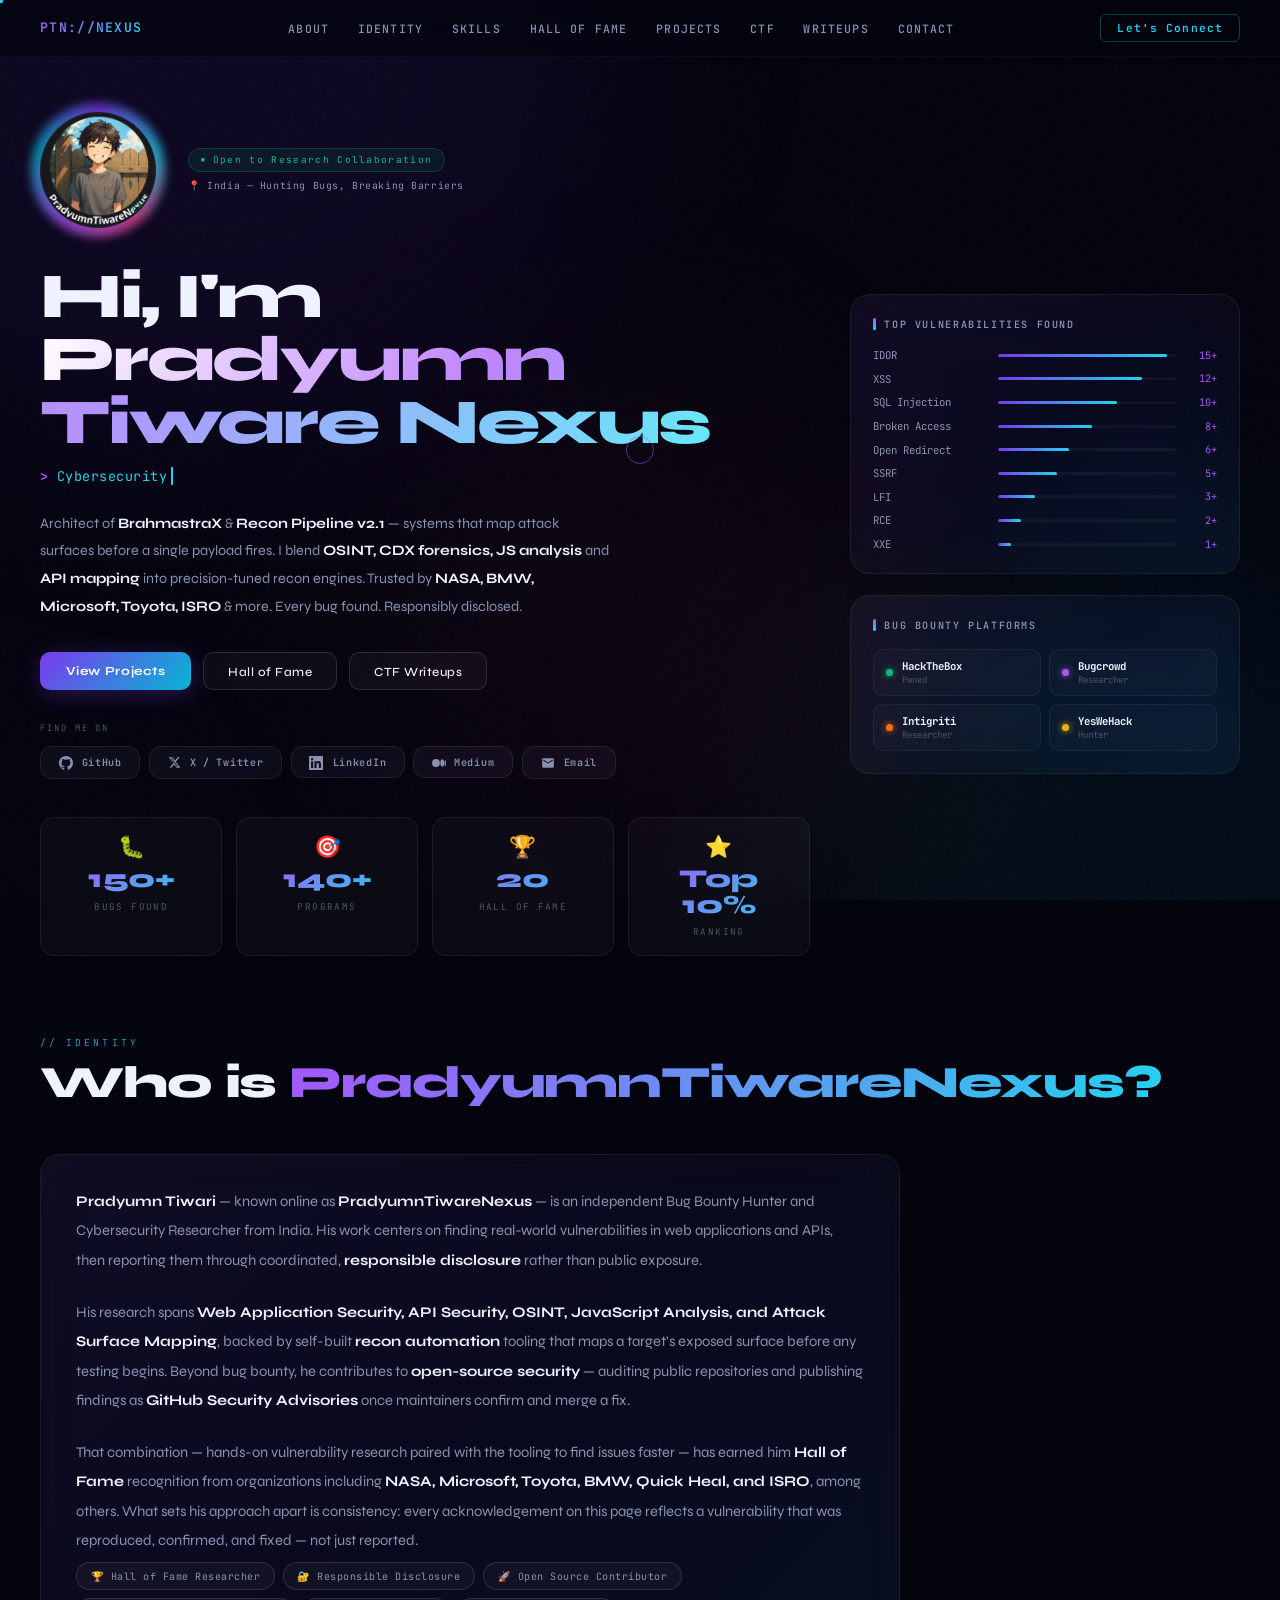
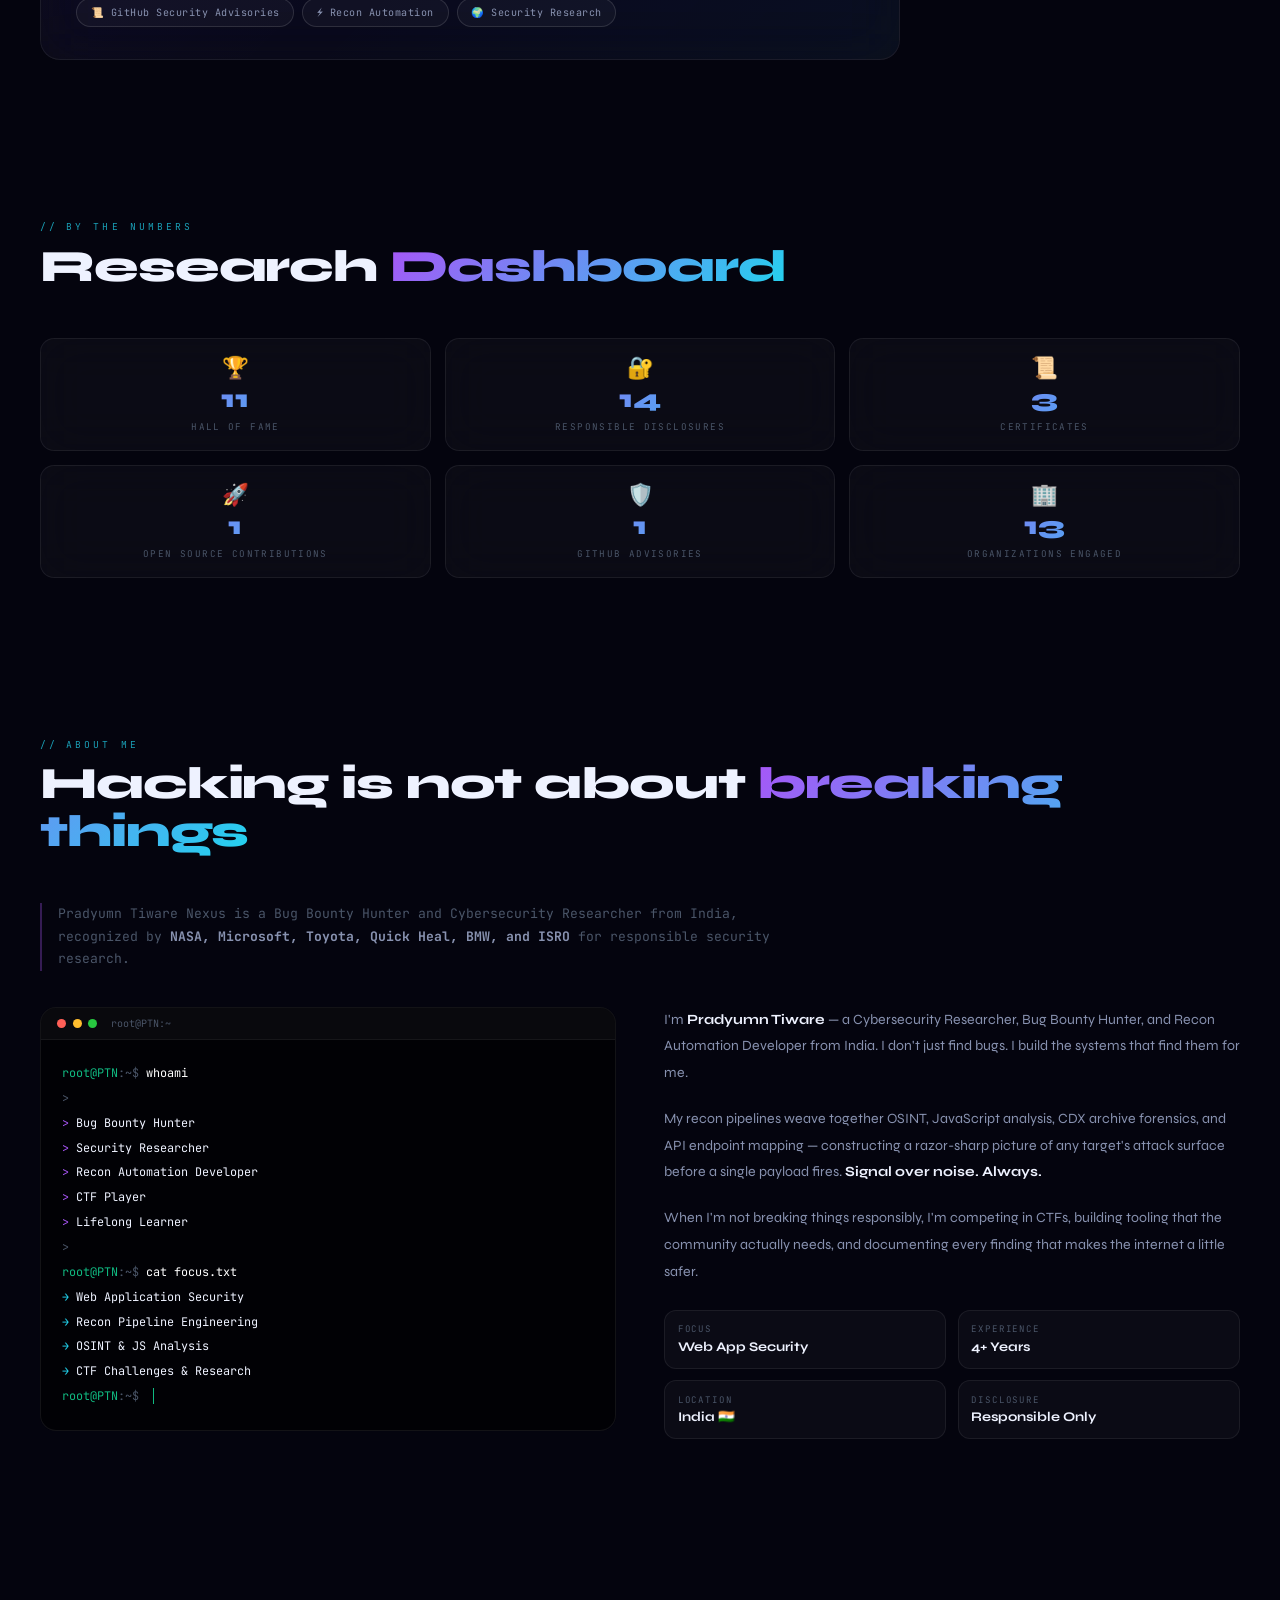
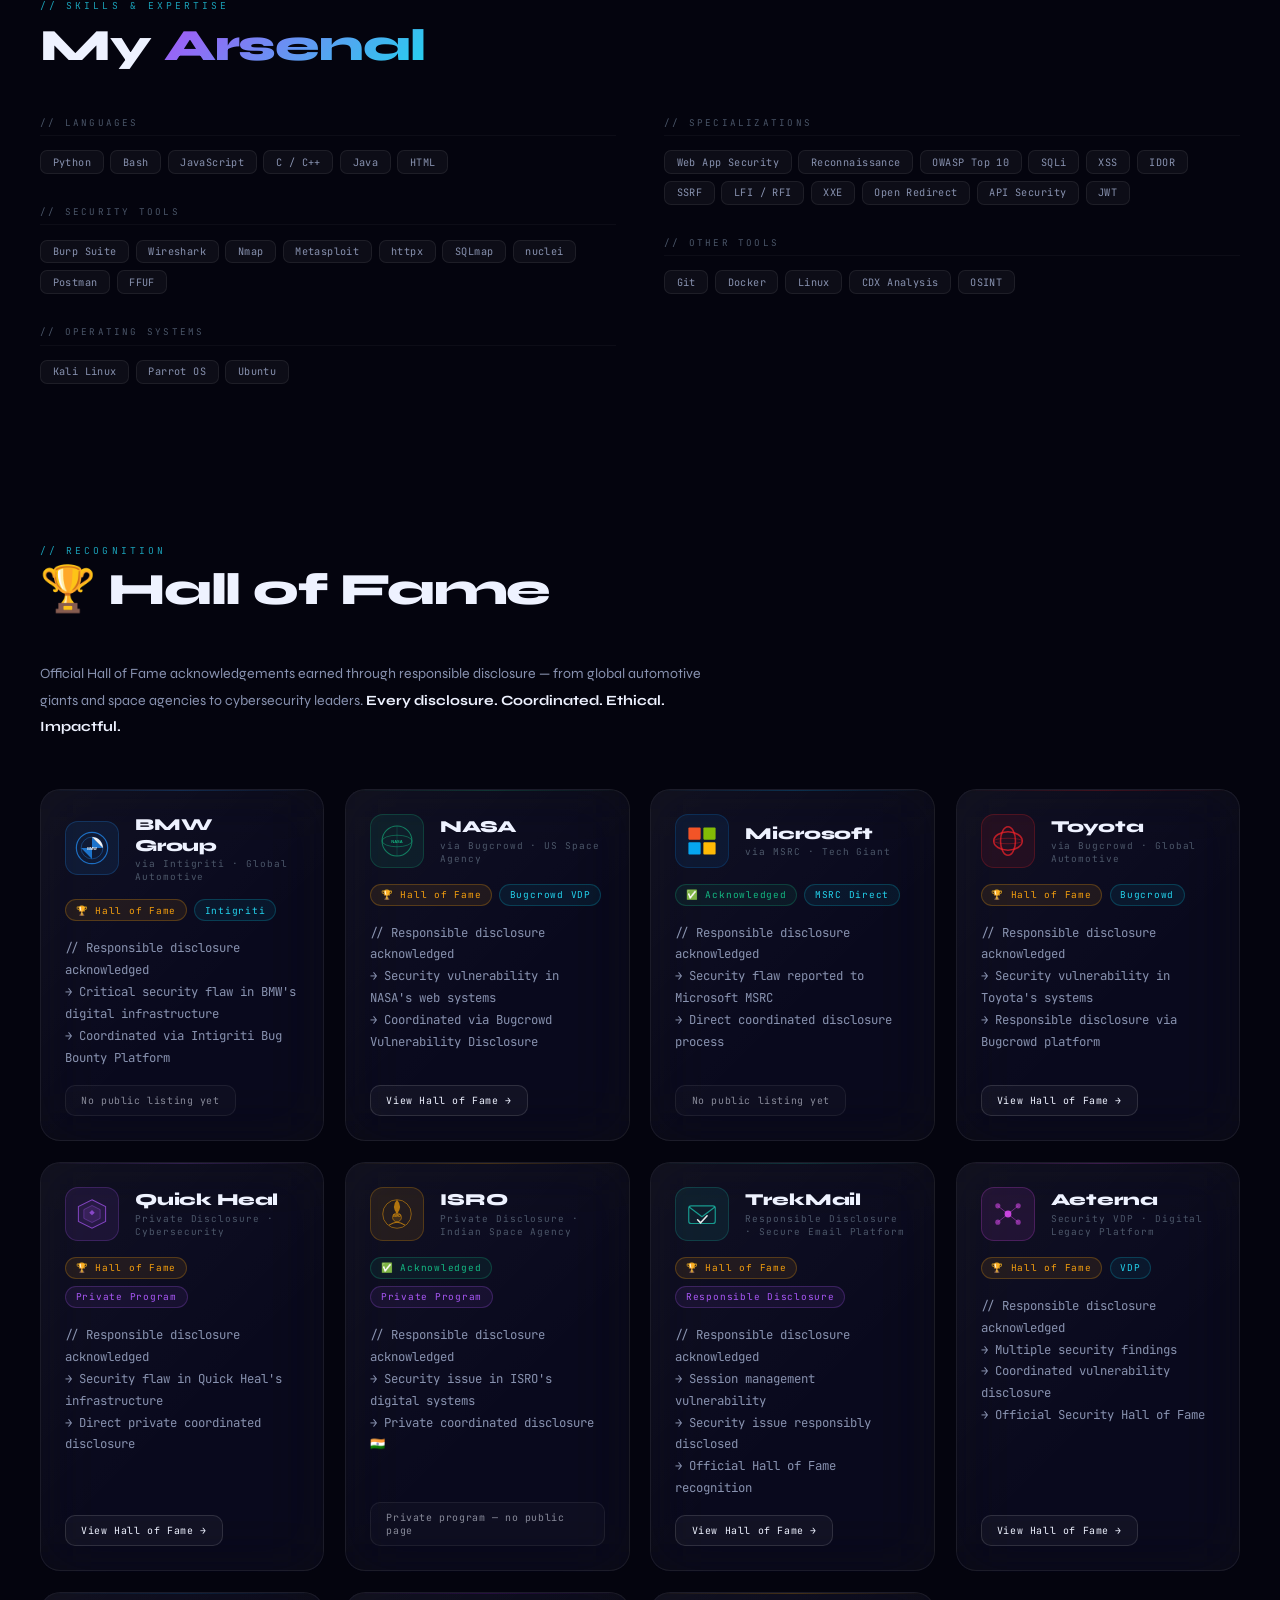
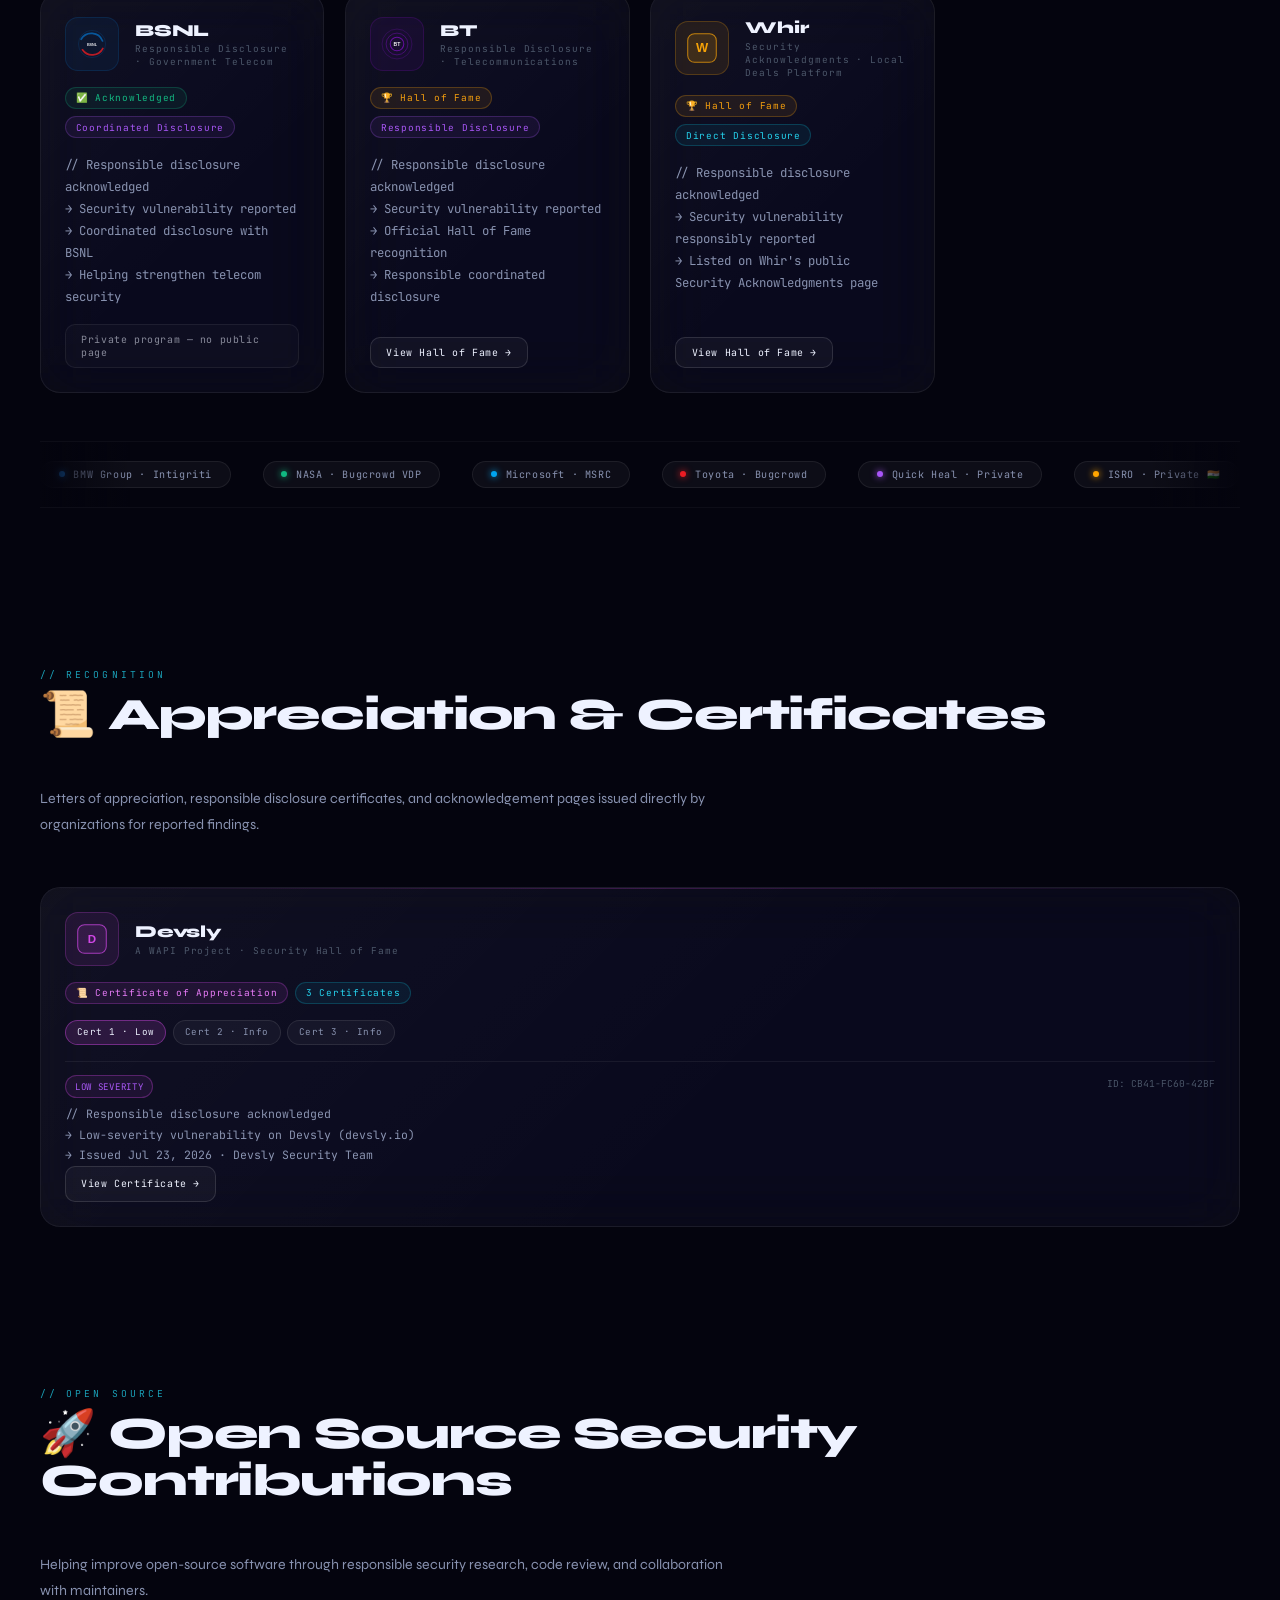
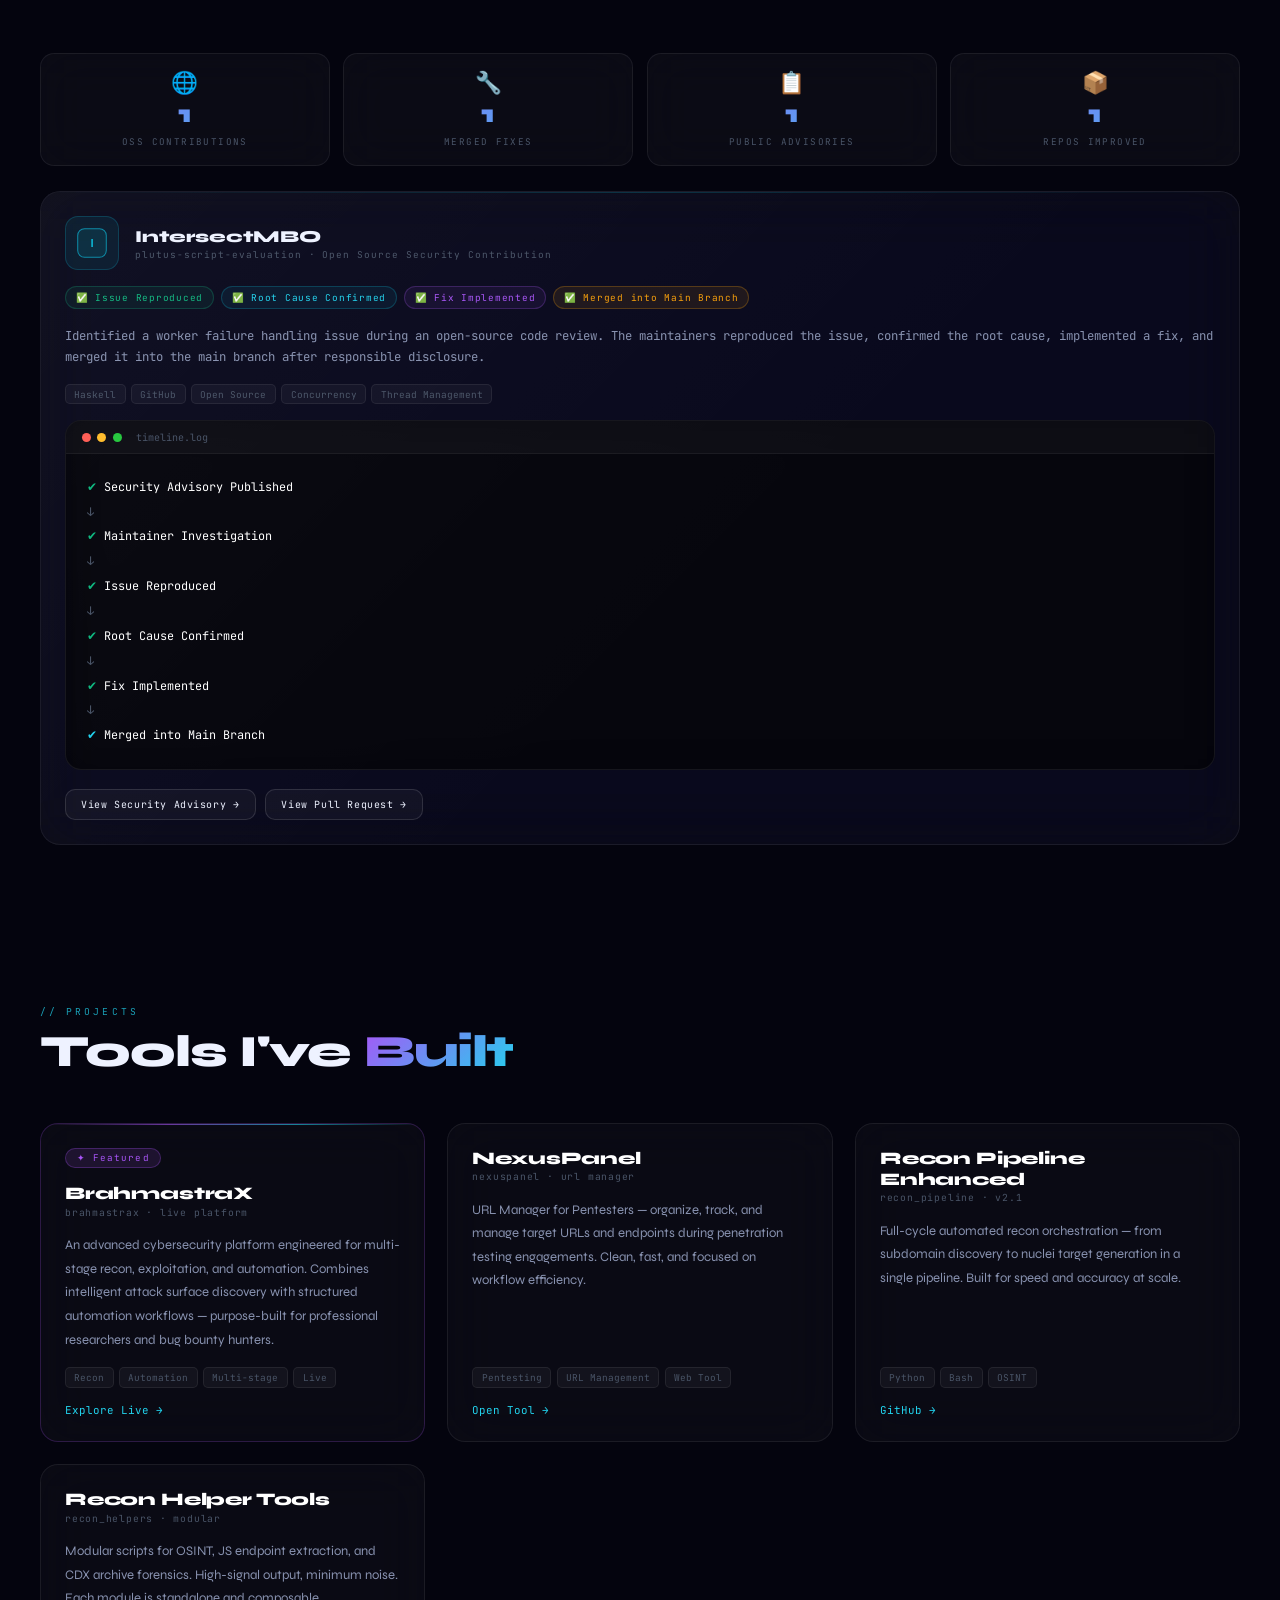
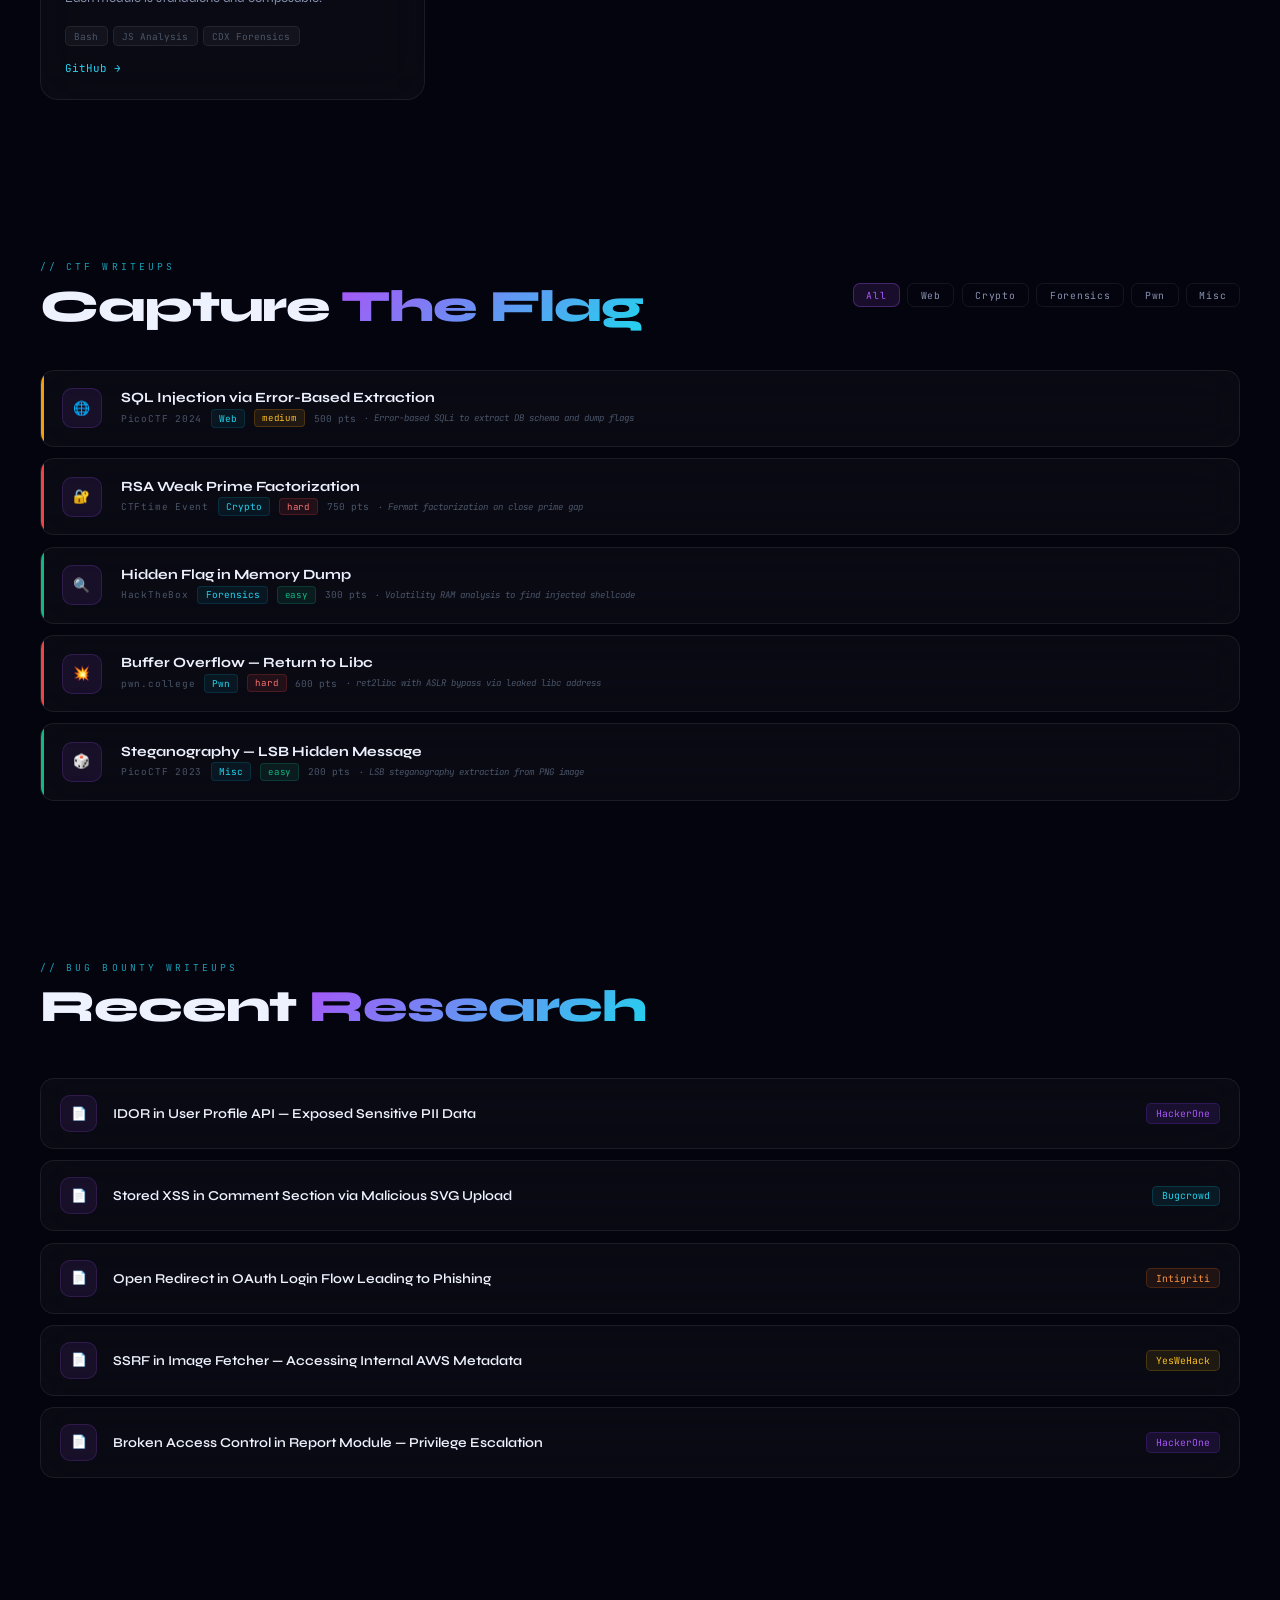
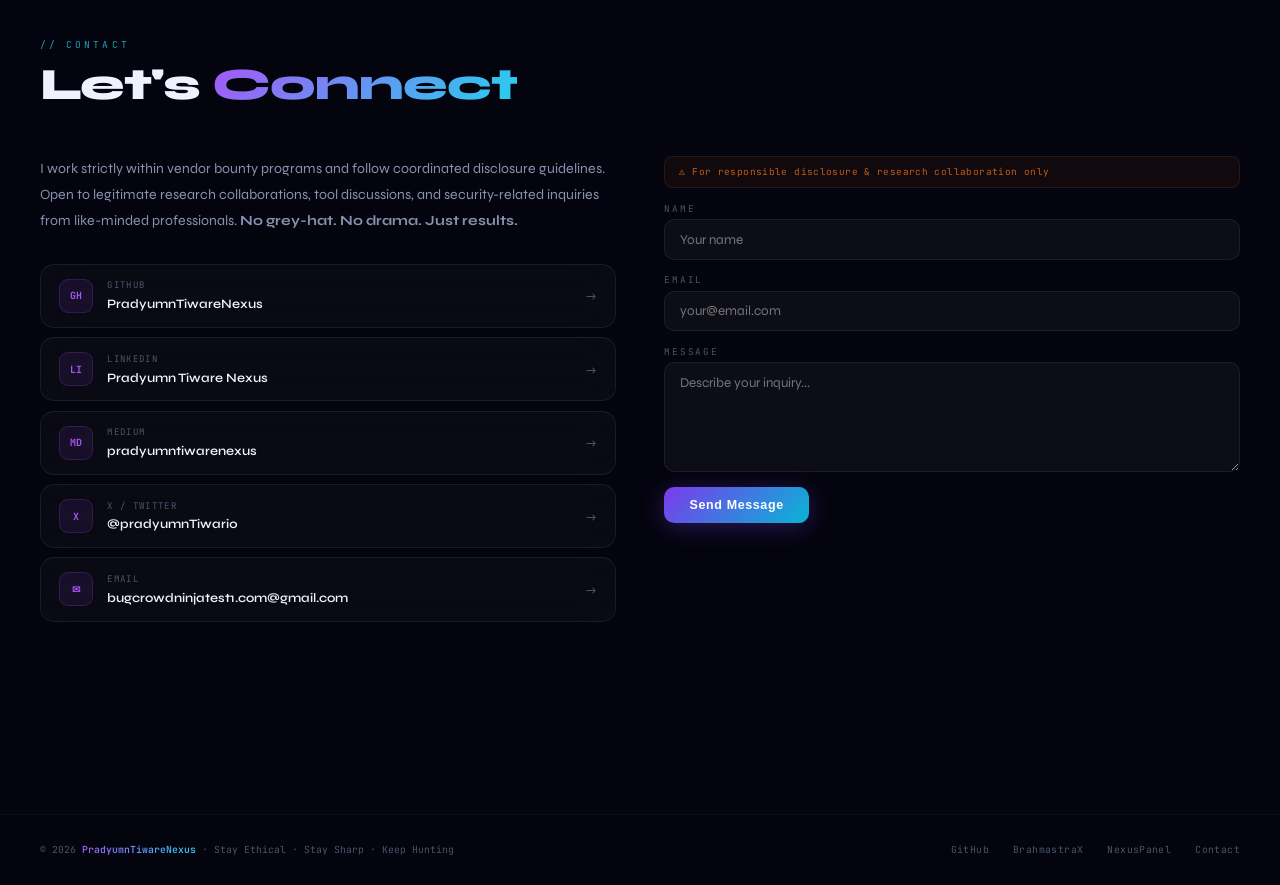
==== commit 1c7fcdbc: "Upgrade portfolio with Open Source Security Contributions and SEO improvements" ====
--- a/index.html
+++ b/index.html
@@ -1,1093 +1,1400 @@
 <!DOCTYPE html>
-<html lang="en">
+<html lang="en" itemscope itemtype="https://schema.org/ProfilePage">
 <head>
-  <meta charset="UTF-8" />
-  <meta name="viewport" content="width=device-width, initial-scale=1.0" />
-  <title>PradyumnTiwareNexus — Cybersecurity Researcher & Bug Bounty Hunter</title>
-  <meta name="description" content="PradyumnTiwareNexus — Cybersecurity Researcher, Bug Bounty Hunter, Recon Automation Developer, and creator of Recon Pipeline Enhanced v2.1." />
-  <link rel="icon" href="assets/favicon.png" sizes="32x32" type="image/png" />
-  <link rel="apple-touch-icon" href="assets/favicon.png" />
-  <link href="https://fonts.googleapis.com/css2?family=Inter:wght@300;400;500;600;700;800&family=Space+Grotesk:wght@400;500;600;700;800&family=JetBrains+Mono:wght@400;600&display=swap" rel="stylesheet" />
-  <style>
-/* ═══ TOKENS ═══════════════════════════════════════════════════════════════════ */
-:root {
-  --bg:         #030b10;
-  --bg2:        #050e15;
-  --bg3:        #071219;
-  --surface:    rgba(255,255,255,0.028);
-  --surface2:   rgba(255,255,255,0.016);
-  --border:     rgba(255,255,255,0.055);
-  --border2:    rgba(255,255,255,0.03);
-  --cyan:       #2de1e6;
-  --pink:       #ff4fa3;
-  --purple:     #9b59f8;
-  --green:      #1DB954;
-  --text:       #d8eef0;
-  --muted:      #7a9aa0;
-  --muted2:     #496068;
-  --on-acc:     #031415;
-  --blur:       saturate(180%) blur(18px);
-  --blur2:      saturate(160%) blur(10px);
-  --glow-c:     0 0 40px rgba(45,225,230,0.18);
-  --glow-p:     0 0 40px rgba(255,79,163,0.14);
-  --shadow:     0 24px 80px rgba(0,0,0,0.65);
-  --shadow2:    0 8px 32px rgba(0,0,0,0.5);
-  --r:          18px;
-  --r2:         12px;
-  --r3:         8px;
-  --ease:       cubic-bezier(0.22,1,0.36,1);
-  --font:       'Space Grotesk','Inter',system-ui,sans-serif;
-  --mono:       'JetBrains Mono',monospace;
+<meta charset="UTF-8"/>
+<meta name="viewport" content="width=device-width, initial-scale=1.0"/>
+
+<!-- ═══ PRIMARY SEO META ═══ -->
+<title>Pradyumn Tiware Nexus | Bug Bounty Hunter &amp; Security Researcher</title>
+<meta name="description" content="Pradyumn Tiware Nexus — Bug Bounty Hunter and Security Researcher from India. Acknowledged by NASA, BMW, Microsoft, Toyota &amp; ISRO. Builder of BrahmastraX recon platform. Hunting bugs ethically across HackerOne, Bugcrowd, Intigriti."/>
+<meta name="keywords" content="Pradyumn Tiware Nexus, PradyumnTiwareNexus, pradyumntiwarenexus, Bug Bounty Hunter, Security Researcher, Cybersecurity Researcher, Recon Automation, OSINT, Penetration Tester, BrahmastraX, HackerOne, Bugcrowd, Intigriti, NASA Hall of Fame, Microsoft MSRC, Web Application Security, CTF Player, India Bug Bounty"/>
+<meta name="author" content="Pradyumn Tiware Nexus"/>
+<meta name="robots" content="index, follow, max-snippet:-1, max-image-preview:large, max-video-preview:-1"/>
+<meta name="googlebot" content="index, follow"/>
+<meta name="theme-color" content="#04040e"/>
+<meta name="geo.region" content="IN"/>
+<meta name="geo.country" content="India"/>
+<meta name="language" content="English"/>
+<meta name="revisit-after" content="7 days"/>
+<link rel="canonical" href="https://pradyumntiwarenexus.github.io/"/>
+
+<!-- ═══ OPEN GRAPH (Facebook / LinkedIn) ═══ -->
+<meta property="og:type" content="profile"/>
+<meta property="og:title" content="Pradyumn Tiware Nexus | Bug Bounty Hunter &amp; Security Researcher"/>
+<meta property="og:description" content="Bug Bounty Hunter and Security Researcher from India. Acknowledged by NASA, BMW, Microsoft, Toyota &amp; ISRO. Builder of BrahmastraX. Hunting bugs ethically."/>
+<meta property="og:url" content="https://pradyumntiwarenexus.github.io/"/>
+<meta property="og:site_name" content="Pradyumn Tiware Nexus"/>
+<meta property="og:image" content="https://pradyumntiwarenexus.github.io/assets/profile.png"/>
+<meta property="og:image:width" content="1200"/>
+<meta property="og:image:height" content="630"/>
+<meta property="og:image:alt" content="Pradyumn Tiware Nexus — Bug Bounty Hunter &amp; Security Researcher"/>
+<meta property="og:locale" content="en_US"/>
+<meta property="profile:first_name" content="Pradyumn"/>
+<meta property="profile:last_name" content="Tiware Nexus"/>
+<meta property="profile:username" content="PradyumnTiwareNexus"/>
+
+<!-- ═══ TWITTER / X CARD ═══ -->
+<meta name="twitter:card" content="summary_large_image"/>
+<meta name="twitter:site" content="@pradyumnTiwari0"/>
+<meta name="twitter:creator" content="@pradyumnTiwari0"/>
+<meta name="twitter:title" content="Pradyumn Tiware Nexus | Bug Bounty Hunter &amp; Security Researcher"/>
+<meta name="twitter:description" content="Bug Bounty Hunter and Security Researcher from India. Acknowledged by NASA, BMW, Microsoft, Toyota &amp; ISRO. Builder of BrahmastraX recon platform."/>
+<meta name="twitter:image" content="https://pradyumntiwarenexus.github.io/assets/profile.png"/>
+<meta name="twitter:image:alt" content="Pradyumn Tiware Nexus — Bug Bounty Hunter &amp; Security Researcher"/>
+
+<!-- ═══ FAVICON ═══ -->
+<link rel="icon" type="image/png" href="https://pradyumntiwarenexus.github.io/assets/profile.png"/>
+<link rel="apple-touch-icon" href="https://pradyumntiwarenexus.github.io/assets/profile.png"/>
+<link rel="shortcut icon" href="https://pradyumntiwarenexus.github.io/assets/profile.png"/>
+
+<!-- ═══ STRUCTURED DATA — JSON-LD PERSON SCHEMA ═══ -->
+<script type="application/ld+json">
+{
+  "@context": "https://schema.org",
+  "@type": "Person",
+  "@id": "https://pradyumntiwarenexus.github.io/#PradyumnTiwareNexus",
+  "name": "Pradyumn Tiware Nexus",
+  "alternateName": ["PradyumnTiwareNexus", "pradyumntiwarenexus", "Pradyumn Tiware"],
+  "description": "Pradyumn Tiware Nexus is an independent Bug Bounty Hunter, Cybersecurity Researcher, and Recon Automation Developer from India. Acknowledged by NASA, BMW Group, Microsoft, Toyota, ISRO, and Quick Heal for responsible security disclosures. Builder of BrahmastraX recon platform.",
+  "url": "https://pradyumntiwarenexus.github.io/",
+  "image": {
+    "@type": "ImageObject",
+    "url": "https://pradyumntiwarenexus.github.io/assets/profile.png",
+    "width": 400,
+    "height": 400
+  },
+  "jobTitle": ["Bug Bounty Hunter", "Cybersecurity Researcher", "Recon Automation Developer"],
+  "hasOccupation": {
+    "@type": "Occupation",
+    "name": "Bug Bounty Hunter",
+    "description": "Independent security researcher who discovers and responsibly discloses vulnerabilities in web applications, APIs, and digital infrastructure.",
+    "skills": ["Web Application Security", "OSINT", "Recon Automation", "API Security", "JavaScript Analysis", "Attack Surface Mapping"]
+  },
+  "worksFor": {
+    "@type": "Organization",
+    "name": "Independent Security Researcher"
+  },
+  "nationality": {
+    "@type": "Country",
+    "name": "India"
+  },
+  "homeLocation": {
+    "@type": "Country",
+    "name": "India"
+  },
+  "knowsAbout": [
+    "Bug Bounty Hunting",
+    "Web Application Security",
+    "Cybersecurity Research",
+    "Reconnaissance Automation",
+    "OSINT",
+    "Penetration Testing",
+    "API Security Testing",
+    "JavaScript Analysis",
+    "Attack Surface Mapping",
+    "Responsible Disclosure",
+    "CTF Challenges",
+    "OWASP Top 10",
+    "IDOR",
+    "XSS",
+    "SQL Injection",
+    "SSRF",
+    "CDX Archive Forensics"
+  ],
+  "award": [
+    "NASA Bug Bounty Hall of Fame",
+    "BMW Group Security Hall of Fame",
+    "Toyota Bug Bounty Hall of Fame",
+    "Quick Heal Security Hall of Fame",
+    "Microsoft MSRC Acknowledgement",
+    "ISRO Security Acknowledgement"
+  ],
+  "sameAs": [
+    "https://github.com/PradyumnTiwareNexus",
+    "https://www.linkedin.com/in/pradyumn-tiwarinexus-b270561b1/",
+    "https://pradyumntiwarenexus.medium.com/",
+    "https://x.com/pradyumnTiwari0"
+  ],
+  "mainEntityOfPage": {
+    "@type": "WebPage",
+    "@id": "https://pradyumntiwarenexus.github.io/",
+    "name": "Pradyumn Tiware Nexus — Bug Bounty Hunter & Cybersecurity Researcher Portfolio"
+  }
 }
-:root[data-theme="light"] {
-  --bg:#f0f7f9;--bg2:#e8f3f6;--bg3:#ffffff;
-  --surface:rgba(0,0,0,0.025);--surface2:rgba(0,0,0,0.015);
-  --border:rgba(0,0,0,0.07);--border2:rgba(0,0,0,0.04);
-  --cyan:#007b80;--pink:#c9005c;--text:#091a1e;
-  --muted:#3d6970;--muted2:#8db5bb;--on-acc:#ffffff;
+</script>
+
+<!-- ═══ STRUCTURED DATA — WEBSITE SCHEMA ═══ -->
+<script type="application/ld+json">
+{
+  "@context": "https://schema.org",
+  "@type": "WebSite",
+  "name": "Pradyumn Tiware Nexus — Bug Bounty Hunter & Cybersecurity Researcher",
+  "url": "https://pradyumntiwarenexus.github.io/",
+  "description": "Official portfolio of Pradyumn Tiware Nexus (PradyumnTiwareNexus), Bug Bounty Hunter and Cybersecurity Researcher from India. Acknowledged by NASA, BMW, Microsoft, Toyota, ISRO, and Quick Heal for responsible security research.",
+  "inLanguage": "en-US",
+  "author": {
+    "@type": "Person",
+    "@id": "https://pradyumntiwarenexus.github.io/#PradyumnTiwareNexus",
+    "name": "Pradyumn Tiware Nexus"
+  },
+  "potentialAction": {
+    "@type": "SearchAction",
+    "target": "https://pradyumntiwarenexus.github.io/#{search_term_string}",
+    "query-input": "required name=search_term_string"
+  }
 }
-
-/* ═══ RESET ═════════════════════════════════════════════════════════════════════ */
+</script>
+
+<!-- ═══ STRUCTURED DATA — FAQ SCHEMA (Entity SEO for "Who is" queries) ═══ -->
+<script type="application/ld+json">
+{
+  "@context": "https://schema.org",
+  "@type": "FAQPage",
+  "mainEntity": [
+    {
+      "@type": "Question",
+      "name": "Who is PradyumnTiwareNexus?",
+      "acceptedAnswer": {
+        "@type": "Answer",
+        "text": "Pradyumn Tiware Nexus (PradyumnTiwareNexus) is an independent Bug Bounty Hunter, Cybersecurity Researcher, and Recon Automation Developer from India. He specializes in Web Application Security, API Security, OSINT, JavaScript Analysis, Attack Surface Mapping, and Recon Automation. He has earned recognition from organizations including NASA, Microsoft, Toyota, Quick Heal, BMW, and ISRO for responsible security research and ethical vulnerability disclosure."
+      }
+    },
+    {
+      "@type": "Question",
+      "name": "Who is Pradyumn Tiware Nexus?",
+      "acceptedAnswer": {
+        "@type": "Answer",
+        "text": "Pradyumn Tiware Nexus is a Bug Bounty Hunter and Cybersecurity Researcher from India. He builds advanced recon automation workflows and has been acknowledged by NASA, Microsoft, BMW Group, Toyota, Quick Heal, and ISRO for discovering and responsibly disclosing security vulnerabilities. He is also the creator of BrahmastraX, an advanced cybersecurity recon platform."
+      }
+    },
+    {
+      "@type": "Question",
+      "name": "What is BrahmastraX?",
+      "acceptedAnswer": {
+        "@type": "Answer",
+        "text": "BrahmastraX is an advanced cybersecurity platform built by Pradyumn Tiware Nexus, engineered for multi-stage reconnaissance, exploitation, and automation. It combines intelligent attack surface discovery with structured automation workflows, purpose-built for professional security researchers and bug bounty hunters."
+      }
+    }
+  ]
+}
+</script>
+
+<!-- ═══ PERFORMANCE / INDEXING HINTS ═══ -->
+<link rel="preconnect" href="https://fonts.googleapis.com"/>
+<link rel="preconnect" href="https://fonts.gstatic.com" crossorigin/>
+<link href="https://fonts.googleapis.com/css2?family=Syne:wght@400;500;600;700;800&family=JetBrains+Mono:wght@300;400;500;600&display=swap" rel="stylesheet"/>
+<style>
 *,*::before,*::after{box-sizing:border-box;margin:0;padding:0}
-html{scroll-behavior:smooth;scroll-padding-top:80px}
-body{font-family:var(--font);background:var(--bg);color:var(--text);min-height:100vh;overflow-x:hidden;line-height:1.6}
-a{color:inherit;text-decoration:none}
-img{display:block;max-width:100%}
-button{font-family:inherit}
-
-/* ═══ BG CANVAS / NOISE ══════════════════════════════════════════════════════════ */
-#bg-canvas{position:fixed;inset:0;z-index:0;pointer-events:none;opacity:.7}
-.noise-overlay{position:fixed;inset:0;z-index:1;pointer-events:none;opacity:.035;
-  background-image:url("data:image/svg+xml,%3Csvg viewBox='0 0 512 512' xmlns='http://www.w3.org/2000/svg'%3E%3Cfilter id='n'%3E%3CfeTurbulence type='fractalNoise' baseFrequency='.75' numOctaves='4' stitchTiles='stitch'/%3E%3C/filter%3E%3Crect width='512' height='512' filter='url(%23n)'/%3E%3C/svg%3E")}
-
-/* ═══ PRELOADER ═════════════════════════════════════════════════════════════════ */
-#preloader{position:fixed;inset:0;z-index:10000;display:flex;flex-direction:column;align-items:center;justify-content:center;gap:20px;background:var(--bg);transition:opacity .7s ease,visibility .7s ease}
-#preloader.hidden{opacity:0;visibility:hidden;pointer-events:none}
-.pre-logo{width:88px;height:88px;border-radius:24px;background:linear-gradient(135deg,var(--cyan),var(--pink));display:flex;align-items:center;justify-content:center;font-weight:800;font-size:28px;color:var(--on-acc);letter-spacing:-1px;box-shadow:var(--glow-c);animation:preLogoBob 1.6s ease-in-out infinite alternate}
-.pre-logo img{width:60%;height:60%;object-fit:contain;border-radius:8px}
-.pre-name{font-size:18px;font-weight:700;color:var(--text)}
-.pre-bar-wrap{width:200px;height:3px;border-radius:99px;background:var(--surface);overflow:hidden}
-.pre-bar{height:100%;width:0%;background:linear-gradient(90deg,var(--cyan),var(--pink));border-radius:99px;animation:preBarFill 1.8s ease forwards}
-@keyframes preLogoBob{0%{transform:translateY(0) scale(1)}100%{transform:translateY(-10px) scale(1.04)}}
-@keyframes preBarFill{0%{width:0%}80%{width:90%}100%{width:100%}}
-
-/* ═══ CUSTOM CURSOR ═════════════════════════════════════════════════════════════ */
-#cursor{position:fixed;width:14px;height:14px;border-radius:50%;background:var(--cyan);mix-blend-mode:screen;pointer-events:none;z-index:9999;transform:translate(-50%,-50%);transition:width .2s,height .2s,background .2s}
-#cursor-ring{position:fixed;width:38px;height:38px;border-radius:50%;border:1.5px solid rgba(45,225,230,.35);pointer-events:none;z-index:9998;transform:translate(-50%,-50%);transition:width .25s,height .25s,border-color .2s}
-#cursor.hover{width:8px;height:8px;background:var(--pink)}
-#cursor-ring.hover{width:52px;height:52px;border-color:rgba(255,79,163,.35)}
-@media(pointer:coarse){#cursor,#cursor-ring{display:none}}
-
-/* ═══ NAV ════════════════════════════════════════════════════════════════════════ */
-.nav{position:fixed;top:0;left:0;right:0;z-index:1000;padding:0 clamp(16px,4vw,60px);display:flex;align-items:center;justify-content:space-between;height:64px;background:rgba(3,11,16,.55);backdrop-filter:var(--blur);-webkit-backdrop-filter:var(--blur);border-bottom:1px solid var(--border2);transition:all .3s var(--ease)}
-:root[data-theme="light"] .nav{background:rgba(240,247,249,.65)}
-.nav-brand{font-size:17px;font-weight:800;letter-spacing:-.4px;background:linear-gradient(90deg,var(--cyan),var(--pink));-webkit-background-clip:text;-webkit-text-fill-color:transparent;background-clip:text}
-.nav-links{display:flex;align-items:center;gap:6px;list-style:none}
-.nav-links a{padding:6px 14px;border-radius:var(--r3);font-size:14px;font-weight:500;color:var(--muted);transition:all .25s var(--ease)}
-.nav-links a:hover{color:var(--text);background:var(--surface)}
-.nav-right{display:flex;align-items:center;gap:10px}
-.nav-btn{padding:7px 16px;border-radius:var(--r3);font-size:14px;font-weight:600;cursor:pointer;border:1px solid var(--border);background:var(--surface);color:var(--text);transition:all .25s var(--ease);font-family:var(--font)}
-.nav-btn:hover{border-color:var(--cyan);color:var(--cyan);box-shadow:var(--glow-c)}
-.theme-btn{width:38px;height:38px;padding:0;display:flex;align-items:center;justify-content:center}
-
-/* ═══ LAYOUT ════════════════════════════════════════════════════════════════════ */
-.page{position:relative;z-index:10}
-.container{width:min(1240px,92vw);margin:0 auto}
-section{padding:clamp(48px,8vw,100px) 0}
-
-/* ═══ GLASS CARD ════════════════════════════════════════════════════════════════ */
-.glass{background:var(--surface);border:1px solid var(--border);border-radius:var(--r);backdrop-filter:var(--blur2);-webkit-backdrop-filter:var(--blur2);box-shadow:var(--shadow);position:relative;overflow:hidden}
-.glass::before{content:'';position:absolute;inset:0;border-radius:inherit;background:linear-gradient(135deg,rgba(255,255,255,.04) 0%,rgba(255,255,255,0) 60%);pointer-events:none}
-.glass-sm{background:var(--surface2);border:1px solid var(--border2);border-radius:var(--r2);backdrop-filter:var(--blur2);-webkit-backdrop-filter:var(--blur2)}
-
-/* ═══ HERO ═══════════════════════════════════════════════════════════════════════ */
-.hero{padding-top:clamp(100px,14vh,140px);padding-bottom:clamp(60px,8vw,100px)}
-.hero-grid{display:grid;grid-template-columns:360px 1fr;gap:28px;align-items:start}
-
-/* Profile card */
-.profile-card{padding:32px 26px;text-align:center;opacity:0;transform:translateY(24px);transition:opacity .7s ease,transform .7s var(--ease)}
-.profile-card.reveal{opacity:1;transform:translateY(0)}
-
-/* AVATAR — bigger so name on photo is fully visible */
-.avatar-ring{width:200px;height:200px;margin:0 auto;border-radius:50%;position:relative;display:flex;align-items:center;justify-content:center}
-.avatar-ring::before{content:'';position:absolute;inset:-4px;border-radius:50%;background:conic-gradient(var(--cyan),var(--purple),var(--pink),var(--cyan));animation:ringRotate 3.5s linear infinite;opacity:.9}
-.avatar-ring::after{content:'';position:absolute;inset:-14px;border-radius:50%;background:conic-gradient(var(--cyan),var(--pink));filter:blur(22px);opacity:.35;z-index:-1;animation:ringGlow 3.5s ease-in-out infinite}
-@keyframes ringRotate{to{transform:rotate(360deg)}}
-@keyframes ringGlow{0%,100%{opacity:.25;filter:blur(22px)}50%{opacity:.6;filter:blur(32px)}}
-.avatar-inner{width:calc(100% - 8px);height:calc(100% - 8px);border-radius:50%;background:var(--bg2);display:flex;align-items:center;justify-content:center;position:relative;z-index:1;overflow:hidden}
-.avatar{width:100%;height:100%;object-fit:cover;border-radius:50%;transition:transform .5s var(--ease)}
-.avatar-ring:hover .avatar{transform:scale(1.04)}
-.avatar-fallback{width:100%;height:100%;border-radius:50%;background:linear-gradient(135deg,var(--cyan),var(--purple));display:flex;align-items:center;justify-content:center;font-size:52px;font-weight:800;color:var(--on-acc)}
-
-.profile-name{margin-top:22px;font-size:20px;font-weight:800;letter-spacing:-.3px}
-.profile-sub{margin-top:6px;font-size:13px;color:var(--muted);line-height:1.55}
-.status-dot{display:inline-flex;align-items:center;gap:6px;margin-top:12px;padding:5px 13px;border-radius:99px;background:rgba(45,225,230,.08);border:1px solid rgba(45,225,230,.2);font-size:12px;color:var(--cyan);font-weight:600}
-.status-dot::before{content:'';width:7px;height:7px;border-radius:50%;background:var(--cyan);box-shadow:0 0 8px var(--cyan);animation:statusPulse 2s ease-in-out infinite}
-@keyframes statusPulse{0%,100%{opacity:1}50%{opacity:.4}}
-
-/* Stats */
-.stat-row{display:flex;gap:10px;margin-top:20px;opacity:0;transform:translateY(10px);transition:opacity .7s ease .3s,transform .7s ease .3s}
-.stat-row.reveal{opacity:1;transform:translateY(0)}
-.stat{flex:1;padding:13px 8px;border-radius:var(--r2);background:var(--surface2);border:1px solid var(--border2);text-align:center}
-.stat-val{font-size:20px;font-weight:800;background:linear-gradient(90deg,var(--cyan),var(--purple));-webkit-background-clip:text;-webkit-text-fill-color:transparent;background-clip:text}
-.stat-lbl{font-size:11px;color:var(--muted);margin-top:2px}
-
-/* Social icons */
-.social-row{display:flex;justify-content:center;gap:9px;margin-top:18px;opacity:0;transform:translateY(10px);transition:opacity .7s ease .42s,transform .7s var(--ease) .42s}
-.social-row.reveal{opacity:1;transform:translateY(0)}
-.soc-btn{width:40px;height:40px;border-radius:11px;border:1px solid var(--border2);background:var(--surface2);display:flex;align-items:center;justify-content:center;color:var(--muted);transition:all .25s var(--ease)}
-.soc-btn:hover{transform:translateY(-5px);color:var(--text)}
-.soc-btn.li:hover{border-color:rgba(10,102,194,.6);color:#0a66c2;box-shadow:0 10px 28px rgba(10,102,194,.2)}
-.soc-btn.gh:hover,.soc-btn.md:hover,.soc-btn.xx:hover{border-color:rgba(255,255,255,.3);box-shadow:0 10px 28px rgba(255,255,255,.06)}
-.soc-btn svg{width:17px;height:17px}
-
-/* Profile buttons */
-.profile-btns{display:flex;gap:10px;margin-top:18px;flex-wrap:wrap;justify-content:center;opacity:0;transform:translateY(10px);transition:opacity .6s ease .55s,transform .6s ease .55s}
-.profile-btns.reveal{opacity:1;transform:translateY(0)}
-.btn-primary{flex:1;min-width:120px;padding:11px 18px;border-radius:var(--r2);font-size:14px;font-weight:700;background:linear-gradient(90deg,var(--cyan),var(--pink));color:var(--on-acc);border:none;cursor:pointer;transition:all .28s var(--ease);font-family:var(--font);display:inline-flex;align-items:center;justify-content:center;gap:6px}
-.btn-primary:hover{transform:translateY(-3px);box-shadow:0 12px 36px rgba(45,225,230,.28)}
-.btn-ghost{flex:1;min-width:120px;padding:11px 18px;border-radius:var(--r2);font-size:14px;font-weight:600;background:transparent;color:var(--muted);border:1px solid var(--border);cursor:pointer;transition:all .25s var(--ease);font-family:var(--font);display:inline-flex;align-items:center;justify-content:center;gap:6px}
-.btn-ghost:hover{border-color:var(--cyan);color:var(--cyan);background:rgba(45,225,230,.05)}
-
-/* Lead card */
-.lead-card{padding:40px 36px;opacity:0;transform:translateX(20px);transition:opacity .7s ease .1s,transform .7s var(--ease) .1s}
-.lead-card.reveal{opacity:1;transform:translateX(0)}
-.lead-greeting{font-size:clamp(36px,5vw,60px);font-weight:800;letter-spacing:-1.5px;line-height:1.05}
-.lead-greeting .grad{background:linear-gradient(90deg,var(--cyan),var(--pink),var(--purple));-webkit-background-clip:text;-webkit-text-fill-color:transparent;background-clip:text}
-.lead-sub{margin-top:16px;font-size:16px;color:var(--muted);max-width:560px;line-height:1.78}
-.lead-sub strong{color:var(--text)}
-.typewriter-wrap{margin-top:22px;display:flex;align-items:center;gap:10px}
-.typewriter-prefix{color:var(--cyan);font-family:var(--mono);font-size:14px}
-#typewriter{font-family:var(--mono);font-size:14px;color:var(--text);border-right:2px solid var(--cyan);padding-right:3px;animation:blink 1s step-end infinite;min-height:18px}
-@keyframes blink{0%,100%{border-color:var(--cyan)}50%{border-color:transparent}}
-.quick-skills{margin-top:24px;display:flex;flex-wrap:wrap;gap:8px}
-.skill-chip{padding:5px 12px;border-radius:99px;background:var(--surface2);border:1px solid var(--border2);font-size:12px;font-weight:600;color:var(--muted);transition:all .22s var(--ease);cursor:default}
-.skill-chip:hover{border-color:var(--cyan);color:var(--cyan);background:rgba(45,225,230,.05);transform:translateY(-2px)}
-
-/* ═══ SECTION HEADER ════════════════════════════════════════════════════════════ */
-.section-label{display:inline-flex;align-items:center;gap:8px;padding:5px 14px;border-radius:99px;border:1px solid var(--border);background:var(--surface2);font-size:11.5px;font-weight:700;color:var(--cyan);letter-spacing:1.8px;text-transform:uppercase;margin-bottom:16px}
-.section-label::before{content:'';width:6px;height:6px;border-radius:50%;background:var(--cyan);box-shadow:0 0 8px var(--cyan)}
-.section-title{font-size:clamp(28px,4vw,44px);font-weight:800;letter-spacing:-1px;line-height:1.1}
-.section-title span{background:linear-gradient(90deg,var(--cyan),var(--pink));-webkit-background-clip:text;-webkit-text-fill-color:transparent;background-clip:text}
-
-/* ═══ ABOUT ══════════════════════════════════════════════════════════════════════ */
-#about{background:radial-gradient(ellipse at 20% 50%,rgba(45,225,230,.03) 0%,transparent 70%)}
-.about-grid{display:grid;grid-template-columns:1fr 380px;gap:24px;margin-top:40px}
-.about-card{padding:32px}
-.about-text{color:var(--muted);line-height:1.82;font-size:15px}
-.about-text strong{color:var(--text)}
-.about-text+.about-text{margin-top:12px}
-.focus-grid{display:grid;grid-template-columns:1fr 1fr;gap:10px;margin-top:20px}
-.focus-item{display:flex;align-items:flex-start;gap:10px;padding:12px 14px;border-radius:var(--r2);background:var(--surface2);border:1px solid var(--border2);font-size:13px;color:var(--muted);line-height:1.45;transition:all .25s var(--ease)}
-.focus-item:hover{border-color:var(--cyan);color:var(--text);transform:translateY(-2px)}
-.focus-icon{font-size:15px;flex-shrink:0;margin-top:1px}
-.skills-panel{padding:28px}
-.skills-panel h3{font-size:13px;font-weight:700;color:var(--muted);text-transform:uppercase;letter-spacing:1.2px;margin-bottom:14px}
-.chip-cloud{display:flex;flex-wrap:wrap;gap:8px}
-.tag{padding:6px 13px;border-radius:99px;background:var(--surface2);border:1px solid var(--border2);font-size:12px;font-weight:600;color:var(--muted);transition:all .22s var(--ease);cursor:default}
-.tag:hover{transform:translateY(-3px);border-color:var(--pink);color:var(--pink);background:rgba(255,79,163,.06);box-shadow:0 8px 20px rgba(255,79,163,.1)}
-.tag.cyan:hover{border-color:var(--cyan);color:var(--cyan);background:rgba(45,225,230,.06);box-shadow:0 8px 20px rgba(45,225,230,.1)}
-.divider{height:1px;background:var(--border2);margin:18px 0}
-.big-stat{text-align:center;padding:18px 0 6px}
-.big-stat-val{font-size:42px;font-weight:800;background:linear-gradient(90deg,var(--cyan),var(--pink));-webkit-background-clip:text;-webkit-text-fill-color:transparent;background-clip:text}
-.big-stat-lbl{font-size:13px;color:var(--muted);margin-top:4px}
-
-/* ═══ PROJECTS ═══════════════════════════════════════════════════════════════════ */
-#tools{background:radial-gradient(ellipse at 80% 40%,rgba(155,89,248,.04) 0%,transparent 70%)}
-.brahma-featured{margin-top:36px;padding:36px;background:linear-gradient(135deg,rgba(45,225,230,.055) 0%,rgba(155,89,248,.05) 55%,rgba(255,79,163,.04) 100%);border:1px solid rgba(45,225,230,.2);border-radius:var(--r);position:relative;overflow:hidden}
-.brahma-featured::before{content:'';position:absolute;top:-50px;right:-50px;width:240px;height:240px;border-radius:50%;background:radial-gradient(circle,rgba(45,225,230,.1) 0%,transparent 70%);pointer-events:none}
-.bf-badge{display:inline-flex;align-items:center;gap:6px;padding:4px 12px;border-radius:99px;background:rgba(45,225,230,.1);border:1px solid rgba(45,225,230,.25);font-size:11px;font-weight:700;color:var(--cyan);letter-spacing:1.2px;text-transform:uppercase;margin-bottom:12px}
-.bf-h{font-size:clamp(26px,3.8vw,40px);font-weight:900;letter-spacing:-.8px;background:linear-gradient(100deg,var(--cyan),var(--purple),var(--pink));-webkit-background-clip:text;-webkit-text-fill-color:transparent;background-clip:text}
-.bf-p{color:var(--muted);font-size:15px;line-height:1.75;margin-top:10px;max-width:620px}
-.bf-btn{display:inline-flex;align-items:center;gap:9px;margin-top:22px;padding:13px 26px;border-radius:var(--r2);background:linear-gradient(90deg,var(--cyan),var(--purple));color:var(--on-acc);font-size:14px;font-weight:700;border:none;cursor:pointer;transition:all .28s var(--ease);font-family:var(--font)}
-.bf-btn:hover{transform:translateY(-3px);box-shadow:0 16px 44px rgba(45,225,230,.3)}
-.bf-btn svg{width:15px;height:15px}
-.project-grid{display:grid;grid-template-columns:repeat(auto-fill,minmax(280px,1fr));gap:20px;margin-top:24px}
-.project-card{cursor:pointer;transition:transform .35s var(--ease),box-shadow .35s ease}
-.project-card:hover{transform:translateY(-10px);box-shadow:0 30px 80px rgba(0,0,0,.4),var(--glow-c)}
-.project-thumb{height:140px;display:flex;align-items:center;justify-content:center;position:relative;overflow:hidden;border-radius:var(--r) var(--r) 0 0}
-.pth-inner{width:100%;height:100%;display:flex;align-items:center;justify-content:center;font-size:26px;font-weight:800;color:rgba(255,255,255,.15);font-family:var(--mono);letter-spacing:-1px}
-.pg1{background:linear-gradient(135deg,#0a2a2e 0%,#0d3540 50%,#1a6070 100%)}
-.pg2{background:linear-gradient(135deg,#200a1e 0%,#3a0c30 50%,#5c1250 100%)}
-.pg3{background:linear-gradient(135deg,#06201e 0%,#0b3d38 40%,#1a5a50 100%)}
-.pt-overlay{position:absolute;inset:0;background:linear-gradient(0deg,rgba(3,11,16,.7) 0%,transparent 60%)}
-.pt-icon{position:absolute;bottom:12px;left:14px;font-size:11px;font-weight:700;color:rgba(255,255,255,.55);font-family:var(--mono);letter-spacing:1px;z-index:1}
-.project-body{padding:18px 20px 20px}
-.project-name{font-size:16px;font-weight:700;margin-bottom:6px}
-.project-desc{font-size:13px;color:var(--muted);line-height:1.6}
-.project-footer{display:flex;align-items:center;justify-content:space-between;margin-top:16px;padding-top:14px;border-top:1px solid var(--border2)}
-.project-tags{display:flex;gap:6px;flex-wrap:wrap}
-.project-tag{padding:3px 8px;border-radius:4px;font-size:11px;font-weight:600;background:rgba(45,225,230,.08);color:var(--cyan);border:1px solid rgba(45,225,230,.12)}
-.project-link{font-size:12px;font-weight:600;color:var(--muted);display:flex;align-items:center;gap:4px;transition:color .2s;white-space:nowrap}
-.project-link:hover{color:var(--cyan)}
-.project-link svg{width:11px;height:11px}
-
-/* ═══ SPOTIFY PLAYER ═════════════════════════════════════════════════════════════ */
-#music{background:radial-gradient(ellipse at 50% 100%,rgba(29,185,84,.03) 0%,transparent 70%)}
-/* Spotify dark shell */
-.sp-shell{border-radius:var(--r);overflow:hidden;background:#121212;border:1px solid rgba(255,255,255,.06);box-shadow:0 32px 80px rgba(0,0,0,.8);display:flex;flex-direction:column;margin-top:36px}
-/* Top bar */
-.sp-topbar{display:flex;align-items:center;justify-content:space-between;padding:12px 20px;background:#000;border-bottom:1px solid rgba(255,255,255,.04)}
-.sp-app-name{display:flex;align-items:center;gap:8px;font-size:13px;font-weight:700;color:#fff}
-.sp-dots{display:flex;gap:6px}
-.sp-dot{width:12px;height:12px;border-radius:50%}
-/* Main layout */
-.sp-main{display:flex;min-height:340px}
-/* Sidebar */
-.sp-sidebar{width:220px;flex-shrink:0;background:#000;padding:16px 0;display:flex;flex-direction:column;gap:4px;border-right:1px solid rgba(255,255,255,.04)}
-.sp-sidebar-h{font-size:10.5px;font-weight:700;color:#6b7280;text-transform:uppercase;letter-spacing:1.4px;padding:12px 16px 6px}
-.sp-sidebar-item{display:flex;align-items:center;gap:10px;padding:8px 16px;font-size:13px;font-weight:500;color:#b3b3b3;cursor:pointer;transition:all .18s;border-radius:4px;margin:0 6px}
-.sp-sidebar-item:hover{background:rgba(255,255,255,.06);color:#fff}
-.sp-sidebar-item.active{background:rgba(255,255,255,.1);color:#fff}
-.sp-sidebar-item.active .sp-track-dot{background:var(--green)}
-.sp-track-dot{width:8px;height:8px;border-radius:50%;background:#535353;flex-shrink:0;transition:background .2s}
-.sp-playing-icon{display:none;align-items:flex-end;gap:1.5px;height:14px;margin-left:auto}
-.sp-sidebar-item.active .sp-playing-icon{display:flex}
-.sp-pbar{width:3px;background:var(--green);border-radius:1px;animation:sbar 1.1s ease-in-out infinite alternate}
-.sp-pbar:nth-child(2){animation-delay:.2s}
-.sp-pbar:nth-child(3){animation-delay:.4s}
-@keyframes sbar{0%{height:4px}100%{height:12px}}
-/* Content area */
-.sp-content{flex:1;display:flex;flex-direction:column;background:#121212;overflow:hidden}
-/* Now playing hero */
-.sp-hero{display:flex;align-items:center;gap:24px;padding:28px 28px 20px;background:linear-gradient(180deg,rgba(29,185,84,.12) 0%,transparent 100%)}
-.sp-cover{width:130px;height:130px;border-radius:10px;flex-shrink:0;background:linear-gradient(135deg,#1a3a1a,#1DB954);display:flex;align-items:center;justify-content:center;font-size:36px;font-weight:900;color:rgba(0,0,0,.3);position:relative;overflow:hidden;box-shadow:0 12px 40px rgba(0,0,0,.5)}
-.sp-cover img{width:100%;height:100%;object-fit:cover;border-radius:10px}
-.sp-cover-spin{animation:coverSpin 10s linear infinite;animation-play-state:paused}
-.sp-cover-spin.playing{animation-play-state:running}
-@keyframes coverSpin{to{filter:hue-rotate(360deg)}}
-.sp-cover-art{font-size:40px;pointer-events:none}
-.sp-now-info{min-width:0}
-.sp-context{font-size:11px;font-weight:700;color:#1DB954;text-transform:uppercase;letter-spacing:1.5px;margin-bottom:6px}
-.sp-track-name{font-size:22px;font-weight:800;color:#fff;letter-spacing:-.3px;white-space:nowrap;overflow:hidden;text-overflow:ellipsis}
-.sp-artist-name{font-size:14px;color:#b3b3b3;margin-top:4px}
-.sp-now-label{font-size:11px;color:#535353;margin-top:4px;font-family:var(--mono)}
-/* Heart */
-.sp-heart{display:inline-flex;align-items:center;gap:6px;margin-top:12px;padding:5px 12px;border-radius:99px;border:1px solid rgba(29,185,84,.3);background:rgba(29,185,84,.06);font-size:11px;font-weight:600;color:#1DB954;cursor:pointer;transition:all .2s}
-.sp-heart:hover{background:rgba(29,185,84,.14);border-color:rgba(29,185,84,.5)}
-/* Controls */
-.sp-controls-wrap{padding:12px 28px 20px}
-.sp-buttons{display:flex;align-items:center;justify-content:center;gap:14px;margin-bottom:14px}
-.sp-ctrl-btn{width:34px;height:34px;border-radius:50%;background:transparent;border:none;display:flex;align-items:center;justify-content:center;color:#b3b3b3;cursor:pointer;transition:all .2s}
-.sp-ctrl-btn:hover{color:#fff;transform:scale(1.08)}
-.sp-ctrl-btn svg{width:18px;height:18px}
-.sp-ctrl-btn.shuffle,.sp-ctrl-btn.repeat{width:28px;height:28px}
-.sp-ctrl-btn.shuffle svg,.sp-ctrl-btn.repeat svg{width:15px;height:15px}
-.sp-ctrl-btn.active{color:var(--green)!important}
-.sp-play-big{width:44px;height:44px;border-radius:50%;background:#fff;border:none;display:flex;align-items:center;justify-content:center;cursor:pointer;transition:all .22s var(--ease);box-shadow:0 6px 20px rgba(0,0,0,.4)}
-.sp-play-big:hover{transform:scale(1.08);background:#e5e5e5}
-.sp-play-big svg{width:20px;height:20px;fill:#000}
-/* Progress */
-.sp-prog-row{display:flex;align-items:center;gap:10px}
-.sp-ptime{font-size:11px;color:#b3b3b3;font-family:var(--mono);min-width:30px;white-space:nowrap}
-.sp-prog-track{flex:1;height:4px;border-radius:99px;background:#535353;cursor:pointer;position:relative;overflow:hidden;transition:height .15s}
-.sp-prog-track:hover{height:7px}
-.sp-prog-fill{height:100%;border-radius:99px;background:#fff;transition:width .08s linear;position:relative}
-.sp-prog-track:hover .sp-prog-fill{background:var(--green)}
-.sp-prog-fill::after{content:'';position:absolute;right:-5px;top:50%;transform:translateY(-50%);width:12px;height:12px;border-radius:50%;background:#fff;opacity:0;transition:opacity .15s}
-.sp-prog-track:hover .sp-prog-fill::after{opacity:1}
-/* Vol + extras row */
-.sp-bottom-bar{display:flex;align-items:center;justify-content:space-between;padding:12px 28px 20px;gap:12px}
-.sp-extras{display:flex;align-items:center;gap:8px}
-.sp-extra-btn{width:28px;height:28px;border-radius:50%;background:transparent;border:none;display:flex;align-items:center;justify-content:center;color:#535353;cursor:pointer;transition:all .2s}
-.sp-extra-btn:hover{color:#fff}
-.sp-extra-btn svg{width:15px;height:15px}
-.sp-vol-row{display:flex;align-items:center;gap:8px;min-width:140px}
-.sp-vol-row svg{width:14px;height:14px;color:#b3b3b3;flex-shrink:0}
-.sp-vol-track{flex:1;height:4px;border-radius:99px;background:#535353;cursor:pointer;transition:all .2s}
-.sp-vol-track:hover{height:6px}
-.sp-vol-fill{height:100%;border-radius:99px;background:#b3b3b3;transition:background .2s}
-.sp-vol-track:hover .sp-vol-fill{background:var(--green)}
-/* Visualizer */
-.sp-viz{display:flex;align-items:flex-end;gap:2px;height:20px;flex-shrink:0}
-.sp-viz-bar{width:3px;background:var(--green);border-radius:2px;opacity:.7;transition:height .09s ease}
-
-/* ═══ CONTACT ════════════════════════════════════════════════════════════════════ */
-#contact{background:radial-gradient(ellipse at 10% 90%,rgba(45,225,230,.03) 0%,transparent 70%)}
-.contact-grid{display:grid;grid-template-columns:1fr 420px;gap:24px;margin-top:40px}
-.contact-info{padding:32px}
-.contact-info h3{font-size:20px;font-weight:800;margin-bottom:10px}
-.contact-info p{color:var(--muted);font-size:14.5px;line-height:1.78}
-.contact-links{display:flex;flex-direction:column;gap:10px;margin-top:24px}
-.contact-link-item{display:flex;align-items:center;gap:12px;padding:14px 16px;border-radius:var(--r2);background:var(--surface2);border:1px solid var(--border2);transition:all .25s var(--ease)}
-.contact-link-item:hover{transform:translateX(6px);border-color:rgba(45,225,230,.25)}
-.contact-link-icon{width:38px;height:38px;border-radius:10px;background:linear-gradient(135deg,var(--cyan),var(--purple));display:flex;align-items:center;justify-content:center;flex-shrink:0}
-.contact-link-icon svg{width:17px;height:17px;fill:var(--on-acc)}
-.contact-link-label{font-size:14px;font-weight:700}
-.contact-link-val{font-size:12px;color:var(--muted);margin-top:2px}
-.contact-form{padding:32px}
-.contact-form h2{font-size:22px;font-weight:800;margin-bottom:5px}
-.contact-form .sub{font-size:13px;color:var(--muted);margin-bottom:24px}
-.form-row{display:flex;gap:12px}
-.form-group{flex:1;display:flex;flex-direction:column;gap:6px;margin-bottom:14px}
-.form-group label{font-size:11.5px;font-weight:700;color:var(--muted);text-transform:uppercase;letter-spacing:.9px}
-.form-input{padding:11px 14px;border-radius:var(--r3);background:var(--surface2);border:1px solid var(--border);color:var(--text);font-size:14px;font-family:var(--font);outline:none;width:100%;transition:all .22s}
-.form-input:focus{border-color:var(--cyan);box-shadow:0 0 0 3px rgba(45,225,230,.09)}
-.form-input::placeholder{color:var(--muted2)}
-textarea.form-input{resize:vertical;min-height:110px}
-.form-submit{width:100%;padding:13px;border-radius:var(--r2);border:none;cursor:pointer;background:linear-gradient(90deg,var(--cyan),var(--purple));color:var(--on-acc);font-size:15px;font-weight:700;font-family:var(--font);transition:all .28s var(--ease);position:relative;overflow:hidden}
-.form-submit::after{content:'';position:absolute;inset:0;background:linear-gradient(90deg,transparent,rgba(255,255,255,.12),transparent);transform:translateX(-100%);transition:transform .5s ease}
-.form-submit:hover{transform:translateY(-2px);box-shadow:0 14px 40px rgba(45,225,230,.3)}
-.form-submit:hover::after{transform:translateX(100%)}
-.form-note{font-size:12px;color:var(--muted);text-align:center;margin-top:12px}
-.form-note a{color:var(--cyan)}
-#form-toast{display:none;margin-top:12px;padding:10px 14px;border-radius:var(--r3);font-size:13px;font-weight:600;border:1px solid transparent}
-
-/* ═══ FOOTER ═════════════════════════════════════════════════════════════════════ */
-footer{padding:36px 0;border-top:1px solid var(--border2);text-align:center}
-footer strong{font-weight:800}
-.footer-tagline{margin-top:8px;font-size:13px;background:linear-gradient(90deg,var(--cyan),var(--purple),var(--pink));-webkit-background-clip:text;-webkit-text-fill-color:transparent;background-clip:text;font-weight:700}
-.footer-copy{margin-top:5px;font-size:12px;color:var(--muted2)}
-
-/* ═══ MODAL ══════════════════════════════════════════════════════════════════════ */
-.modal-overlay{position:fixed;inset:0;z-index:5000;background:rgba(3,11,16,.82);backdrop-filter:blur(18px);-webkit-backdrop-filter:blur(18px);display:flex;align-items:center;justify-content:center;padding:20px;opacity:0;visibility:hidden;transition:opacity .3s,visibility .3s}
-.modal-overlay.open{opacity:1;visibility:visible}
-.modal-box{width:min(800px,100%);max-height:88vh;overflow-y:auto;border-radius:var(--r);padding:28px;background:linear-gradient(180deg,rgba(8,19,26,.98),rgba(5,14,22,.99));border:1px solid var(--border);box-shadow:var(--shadow);transform:translateY(22px) scale(.97);transition:transform .38s var(--ease)}
-.modal-overlay.open .modal-box{transform:translateY(0) scale(1)}
-.modal-header{display:flex;align-items:center;justify-content:space-between;margin-bottom:20px}
-.modal-title{font-size:22px;font-weight:800}
-.modal-close{width:36px;height:36px;border-radius:9px;background:var(--surface);border:1px solid var(--border);color:var(--muted);cursor:pointer;display:flex;align-items:center;justify-content:center;font-size:17px;transition:all .2s}
-.modal-close:hover{border-color:var(--cyan);color:var(--text)}
-.modal-thumb{height:180px;border-radius:var(--r2);display:flex;align-items:center;justify-content:center;font-size:32px;font-weight:900;color:rgba(255,255,255,.2);margin-bottom:18px;font-family:var(--mono)}
-.modal-desc{color:var(--muted);line-height:1.78;font-size:15px;margin-bottom:20px}
-.modal-actions{display:flex;gap:12px}
-
-/* ═══ SCROLL REVEAL ══════════════════════════════════════════════════════════════ */
-.sr{opacity:0;transform:translateY(30px);transition:opacity .75s ease,transform .75s var(--ease)}
-.sr.visible{opacity:1;transform:translateY(0)}
-.sr-delay-1{transition-delay:.1s}.sr-delay-2{transition-delay:.2s}.sr-delay-3{transition-delay:.3s}
-
-/* ═══ SCROLLBAR ══════════════════════════════════════════════════════════════════ */
-::-webkit-scrollbar{width:5px}
-::-webkit-scrollbar-track{background:transparent}
-::-webkit-scrollbar-thumb{background:var(--muted2);border-radius:99px}
-::-webkit-scrollbar-thumb:hover{background:var(--muted)}
-
-/* ═══ RESPONSIVE ═════════════════════════════════════════════════════════════════ */
-@media(max-width:1000px){.hero-grid{grid-template-columns:1fr}.profile-card{max-width:380px;margin:0 auto}.about-grid{grid-template-columns:1fr}.contact-grid{grid-template-columns:1fr}.focus-grid{grid-template-columns:1fr}.sp-main{flex-direction:column}.sp-sidebar{width:100%;flex-direction:row;flex-wrap:wrap;padding:8px;gap:4px;border-right:none;border-bottom:1px solid rgba(255,255,255,.04)}.sp-sidebar-h{display:none}.sp-sidebar-item{flex:1;min-width:100px;justify-content:center}}
-@media(max-width:640px){.nav-links{display:none}.lead-card{padding:28px 20px}.form-row{flex-direction:column;gap:0}.sp-hero{flex-direction:column;text-align:center}.sp-cover{width:160px;height:160px}.sp-vol-row{display:none}.brahma-featured{padding:24px 20px}}
-@media(prefers-reduced-motion:reduce){*,*::before,*::after{animation:none!important;transition:none!important}}
-  </style>
+:root{
+  --bg:#04040e;
+  --purple:#7c3aed;--purple2:#a855f7;--purple3:#c084fc;
+  --cyan:#06b6d4;--cyan2:#22d3ee;--cyan3:#67e8f9;
+  --pink:#ec4899;--green:#10b981;--gold:#f59e0b;
+  --text:#eef2ff;--muted:#8892b0;--muted2:#4a5568;
+  --font:'Syne',sans-serif;--mono:'JetBrains Mono',monospace;
+  --gb:rgba(255,255,255,0.07);--gb2:rgba(255,255,255,0.12);
+}
+html{scroll-behavior:smooth}
+body{background:var(--bg);color:var(--text);font-family:var(--font);overflow-x:hidden;cursor:none;min-height:100vh}
+
+/* ── CURSOR ── */
+#cur{position:fixed;width:7px;height:7px;background:var(--cyan2);border-radius:50%;pointer-events:none;z-index:99999;transform:translate(-50%,-50%);mix-blend-mode:screen;transition:width .15s,height .15s}
+#cur-ring{position:fixed;width:28px;height:28px;border:1.5px solid rgba(168,85,247,.55);border-radius:50%;pointer-events:none;z-index:99998;transform:translate(-50%,-50%);transition:width .22s,height .22s,border-color .22s}
+#cur.big{width:4px;height:4px}#cur-ring.big{width:42px;height:42px;border-color:rgba(168,85,247,.9)}
+
+/* ── BG ORBS ── */
+.bg-orbs{position:fixed;inset:0;pointer-events:none;z-index:0;overflow:hidden}
+.orb{position:absolute;border-radius:50%;filter:blur(110px);animation:orbF 22s ease-in-out infinite}
+.orb1{width:800px;height:800px;background:rgba(124,58,237,.09);top:-350px;left:-200px}
+.orb2{width:650px;height:650px;background:rgba(6,182,212,.06);bottom:-280px;right:-150px;animation-delay:-8s}
+.orb3{width:500px;height:500px;background:rgba(236,72,153,.04);top:38%;left:28%;animation-delay:-15s}
+.orb4{width:350px;height:350px;background:rgba(245,158,11,.03);top:60%;right:20%;animation-delay:-5s}
+@keyframes orbF{0%,100%{transform:translate(0,0) scale(1)}33%{transform:translate(55px,-45px) scale(1.07)}66%{transform:translate(-35px,28px) scale(.93)}}
+
+/* noise */
+body::before{content:'';position:fixed;inset:0;background-image:url("data:image/svg+xml,%3Csvg viewBox='0 0 200 200' xmlns='http://www.w3.org/2000/svg'%3E%3Cfilter id='n'%3E%3CfeTurbulence type='fractalNoise' baseFrequency='0.85' numOctaves='4' stitchTiles='stitch'/%3E%3C/filter%3E%3Crect width='100%25' height='100%25' filter='url(%23n)' opacity='0.025'/%3E%3C/svg%3E");pointer-events:none;z-index:0;opacity:.5}
+
+/* ── SCROLLBAR ── */
+::-webkit-scrollbar{width:3px}::-webkit-scrollbar-track{background:transparent}::-webkit-scrollbar-thumb{background:linear-gradient(var(--purple),var(--cyan));border-radius:2px}
+
+/* ── NAV ── */
+nav{position:fixed;top:0;left:0;right:0;z-index:1000;padding:.85rem 2.5rem;display:flex;align-items:center;justify-content:space-between;background:rgba(4,4,14,.82);backdrop-filter:blur(30px) saturate(180%);border-bottom:1px solid rgba(255,255,255,.04)}
+.nav-logo{font-family:var(--mono);font-size:.82rem;font-weight:600;background:linear-gradient(135deg,var(--purple2),var(--cyan2));-webkit-background-clip:text;-webkit-text-fill-color:transparent;background-clip:text;text-decoration:none;letter-spacing:.1em}
+.nav-links{display:flex;gap:1.8rem;list-style:none}
+.nav-links a{font-size:.72rem;color:var(--muted);text-decoration:none;font-weight:500;letter-spacing:.1em;text-transform:uppercase;transition:color .2s;position:relative;font-family:var(--mono)}
+.nav-links a::after{content:'';position:absolute;bottom:-3px;left:0;width:0;height:1px;background:linear-gradient(90deg,var(--purple2),var(--cyan2));transition:width .3s}
+.nav-links a:hover{color:var(--text)}.nav-links a:hover::after{width:100%}
+.nav-cta{padding:.4rem 1rem;background:transparent;color:var(--cyan2);font-size:.7rem;font-weight:600;letter-spacing:.1em;border:1px solid rgba(34,211,238,.28);border-radius:6px;text-decoration:none;font-family:var(--mono);transition:all .2s}
+.nav-cta:hover{background:rgba(34,211,238,.07);border-color:rgba(34,211,238,.6);box-shadow:0 0 18px rgba(34,211,238,.18)}
+
+main{min-height:100vh;padding:6.5rem 2.5rem 3rem;max-width:1300px;margin:0 auto;position:relative;z-index:1}
+
+/* ── GLASS CARD ── */
+.gc{background:rgba(255,255,255,.028);backdrop-filter:blur(28px) saturate(200%);border:1px solid rgba(255,255,255,.07);border-radius:20px;position:relative;overflow:hidden;transition:border-color .35s,box-shadow .35s,transform .35s}
+.gc::before{content:'';position:absolute;inset:0;background:linear-gradient(135deg,rgba(168,85,247,.04) 0%,transparent 55%,rgba(6,182,212,.03) 100%);pointer-events:none}
+.gc:hover{border-color:rgba(168,85,247,.28);box-shadow:0 0 0 1px rgba(168,85,247,.1),0 20px 60px rgba(0,0,0,.45),inset 0 1px 0 rgba(255,255,255,.08);transform:translateY(-4px)}
+.gc:hover::before{background:linear-gradient(135deg,rgba(168,85,247,.08) 0%,transparent 50%,rgba(6,182,212,.06) 100%)}
+.gc-inner{padding:1.4rem;position:relative;z-index:1}
+
+/* sections */
+.sec{padding:5rem 0;position:relative;z-index:1}
+.sh{margin-bottom:3rem}
+.st{font-family:var(--mono);font-size:.6rem;color:var(--cyan2);letter-spacing:.32em;text-transform:uppercase;margin-bottom:.6rem;display:flex;align-items:center;gap:.5rem;opacity:.75}
+.st::before{content:'//'}
+.sh h2{font-size:clamp(1.8rem,3.5vw,2.9rem);font-weight:800;line-height:1.05;letter-spacing:-.025em}
+.sh h2 em{font-style:normal;background:linear-gradient(135deg,var(--purple2),var(--cyan2));-webkit-background-clip:text;-webkit-text-fill-color:transparent;background-clip:text}
+
+.rev{opacity:0;transform:translateY(24px);transition:opacity .72s ease,transform .72s ease}
+.rev.vis{opacity:1;transform:none}
+
+/* ═══════ HERO ═══════ */
+.hero-wrap{display:grid;grid-template-columns:1fr 390px;gap:2.5rem;min-height:calc(100vh - 8rem);align-items:center;padding-top:.5rem}
+
+/* profile */
+.profile-section{display:flex;align-items:center;gap:2rem;margin-bottom:2.4rem}
+.profile-outer{position:relative;flex-shrink:0;width:116px;height:116px}
+.profile-glow{position:absolute;inset:-9px;border-radius:50%;background:conic-gradient(from 0deg,var(--purple),var(--cyan2),var(--pink),var(--purple2),var(--cyan),var(--purple));animation:spinGlow 5s linear infinite;opacity:.75;filter:blur(5px)}
+.profile-img-wrap{position:absolute;inset:0;border-radius:50%;background:var(--bg);overflow:hidden;border:2px solid rgba(255,255,255,.1)}
+.profile-img{width:100%;height:100%;object-fit:cover;object-position:top center;display:block}
+.p-status{position:absolute;bottom:5px;right:5px;width:15px;height:15px;border-radius:50%;background:var(--green);border:2.5px solid var(--bg);box-shadow:0 0 10px var(--green);animation:pulseDot 2s infinite;z-index:2}
+@keyframes spinGlow{from{transform:rotate(0deg)}to{transform:rotate(360deg)}}
+@keyframes pulseDot{0%,100%{box-shadow:0 0 0 0 rgba(16,185,129,.7)}70%{box-shadow:0 0 0 7px transparent}}
+
+.hero-meta{display:flex;flex-direction:column;gap:.45rem}
+.hero-badge{display:inline-flex;align-items:center;gap:.4rem;padding:.28rem .75rem;border-radius:20px;background:rgba(16,185,129,.09);border:1px solid rgba(16,185,129,.24);font-family:var(--mono);font-size:.59rem;color:var(--green);letter-spacing:.14em;width:fit-content}
+.hero-badge::before{content:'●';font-size:.38rem;color:var(--green);animation:pulseDot 2s infinite}
+.hero-loc{font-family:var(--mono);font-size:.61rem;color:var(--muted);letter-spacing:.06em}
+
+.hero-name{font-size:clamp(2.3rem,5vw,4.3rem);font-weight:800;line-height:.98;margin-bottom:.65rem;letter-spacing:-.035em}
+.hero-name .g{background:linear-gradient(118deg,#fff 0%,var(--purple3) 38%,var(--cyan3) 100%);-webkit-background-clip:text;-webkit-text-fill-color:transparent;background-clip:text}
+.hero-roles{font-family:var(--mono);font-size:.84rem;color:var(--cyan2);margin-bottom:1.4rem;letter-spacing:.04em;display:flex;align-items:center;gap:.5rem;min-height:1.4rem}
+.hero-roles::before{content:'>';color:var(--purple2);font-weight:700}
+.typing-cur{border-right:2px solid var(--cyan2);animation:caret .85s step-end infinite;padding-right:3px}
+@keyframes caret{50%{border-color:transparent}}
+.hero-desc{font-size:.9rem;color:var(--muted);line-height:1.92;max-width:570px;margin-bottom:2rem}
+.hero-desc strong{color:var(--text);font-weight:700}
+
+/* buttons */
+.hero-btns{display:flex;gap:.75rem;flex-wrap:wrap;margin-bottom:2rem}
+.btn-primary{padding:.68rem 1.6rem;border-radius:10px;background:linear-gradient(135deg,var(--purple),var(--cyan));color:#fff;font-size:.78rem;font-weight:700;text-decoration:none;border:none;cursor:pointer;letter-spacing:.05em;transition:transform .2s,box-shadow .2s;box-shadow:0 4px 24px rgba(124,58,237,.32)}
+.btn-primary:hover{transform:translateY(-2px);box-shadow:0 10px 36px rgba(124,58,237,.55)}
+.btn-ghost{padding:.66rem 1.5rem;border-radius:10px;background:rgba(255,255,255,.04);backdrop-filter:blur(12px);color:var(--text);font-size:.78rem;font-weight:500;text-decoration:none;border:1px solid var(--gb2);cursor:pointer;letter-spacing:.04em;transition:all .2s}
+.btn-ghost:hover{border-color:rgba(168,85,247,.55);background:rgba(168,85,247,.09);transform:translateY(-2px);box-shadow:0 6px 20px rgba(168,85,247,.2)}
+
+/* ── SOCIAL HANDLES ── nice glassmorphism row */
+.soc-section{margin-bottom:2.4rem}
+.soc-label{font-family:var(--mono);font-size:.55rem;color:var(--muted2);letter-spacing:.22em;text-transform:uppercase;margin-bottom:.75rem}
+.soc-row{display:flex;gap:.55rem;flex-wrap:wrap}
+.soc-card{display:flex;align-items:center;gap:.55rem;padding:.52rem 1.1rem;border-radius:12px;background:rgba(255,255,255,.04);backdrop-filter:blur(20px) saturate(180%);border:1px solid rgba(255,255,255,.08);color:var(--muted);text-decoration:none;font-family:var(--mono);font-size:.63rem;font-weight:600;letter-spacing:.07em;transition:all .28s;position:relative;overflow:hidden}
+.soc-card::before{content:'';position:absolute;inset:0;opacity:0;transition:opacity .28s;z-index:0;border-radius:inherit}
+.soc-card:hover::before{opacity:1}
+.soc-card:hover{color:#fff;transform:translateY(-3px)}
+.soc-card span,.soc-card svg{position:relative;z-index:1}
+
+/* each social brand color */
+.soc-gh::before{background:linear-gradient(135deg,rgba(36,41,47,.8),rgba(88,96,105,.3))}
+.soc-gh:hover{border-color:rgba(200,200,200,.35);box-shadow:0 8px 24px rgba(0,0,0,.5)}
+.soc-x::before{background:linear-gradient(135deg,rgba(0,0,0,.9),rgba(30,30,30,.5))}
+.soc-x:hover{border-color:rgba(255,255,255,.3);box-shadow:0 8px 24px rgba(0,0,0,.5)}
+.soc-li::before{background:linear-gradient(135deg,rgba(0,119,181,.6),rgba(0,119,181,.2))}
+.soc-li:hover{border-color:rgba(0,119,181,.6);box-shadow:0 8px 24px rgba(0,119,181,.25)}
+.soc-md::before{background:linear-gradient(135deg,rgba(0,0,0,.8),rgba(50,50,50,.4))}
+.soc-md:hover{border-color:rgba(255,255,255,.25);box-shadow:0 8px 24px rgba(0,0,0,.4)}
+.soc-em::before{background:linear-gradient(135deg,rgba(234,67,53,.5),rgba(234,67,53,.15))}
+.soc-em:hover{border-color:rgba(234,67,53,.5);box-shadow:0 8px 24px rgba(234,67,53,.2)}
+
+/* stats */
+.stats-bar{display:grid;grid-template-columns:repeat(4,1fr);gap:.85rem}
+.sc{background:rgba(255,255,255,.03);backdrop-filter:blur(22px);border:1px solid rgba(255,255,255,.07);border-radius:14px;padding:1rem .8rem;text-align:center;transition:all .32s;position:relative;overflow:hidden}
+.sc::after{content:'';position:absolute;inset:0;background:radial-gradient(circle at 50% 0%,rgba(168,85,247,.1),transparent 70%);opacity:0;transition:opacity .32s}
+.sc:hover{border-color:rgba(168,85,247,.32);transform:translateY(-5px);box-shadow:0 16px 40px rgba(0,0,0,.4)}.sc:hover::after{opacity:1}
+.si{font-size:1.35rem;margin-bottom:.35rem;display:block}
+.sn{font-size:1.6rem;font-weight:800;background:linear-gradient(135deg,var(--purple2),var(--cyan2));-webkit-background-clip:text;-webkit-text-fill-color:transparent;background-clip:text;display:block;line-height:1;margin-bottom:.2rem}
+.sl{font-size:.58rem;color:var(--muted2);letter-spacing:.15em;text-transform:uppercase;font-family:var(--mono)}
+
+/* hero right */
+.hero-right{display:flex;flex-direction:column;gap:1.3rem}
+.card-title{font-size:.63rem;font-weight:600;letter-spacing:.16em;text-transform:uppercase;color:var(--muted);margin-bottom:1.1rem;display:flex;align-items:center;gap:.5rem;font-family:var(--mono)}
+.card-title::before{content:'';width:3px;height:12px;background:linear-gradient(var(--purple2),var(--cyan2));border-radius:2px;flex-shrink:0}
+
+/* vuln bars */
+.vl{display:flex;flex-direction:column;gap:.6rem}
+.vr{display:flex;align-items:center;gap:.8rem}
+.vn{font-size:.67rem;font-family:var(--mono);color:var(--muted);width:112px;flex-shrink:0}
+.vbb{flex:1;height:3px;background:rgba(255,255,255,.04);border-radius:2px;overflow:hidden}
+.vbf{height:100%;border-radius:2px;background:linear-gradient(90deg,var(--purple),var(--cyan2));transition:width 1.9s cubic-bezier(.23,1,.32,1)}
+.vc{font-family:var(--mono);font-size:.64rem;color:var(--purple2);width:28px;text-align:right;flex-shrink:0}
+
+/* platforms */
+.pg{display:grid;grid-template-columns:repeat(2,1fr);gap:.52rem}
+.pb{display:flex;align-items:center;gap:.55rem;padding:.55rem .75rem;background:rgba(255,255,255,.025);border:1px solid rgba(255,255,255,.055);border-radius:10px;font-size:.7rem;color:var(--muted);transition:all .22s}
+.pb:hover{background:rgba(168,85,247,.07);border-color:rgba(168,85,247,.22);transform:translateX(2px)}
+.pd{width:7px;height:7px;border-radius:50%;flex-shrink:0}
+.pd.gr{background:var(--green);box-shadow:0 0 7px var(--green)}.pd.pu{background:var(--purple2);box-shadow:0 0 7px var(--purple2)}.pd.or{background:#f97316;box-shadow:0 0 7px #f97316}.pd.ye{background:#eab308;box-shadow:0 0 7px #eab308}
+.pbn{font-weight:700;color:var(--text);font-family:var(--mono);font-size:.67rem}
+.pbr{font-size:.57rem;color:var(--muted2);margin-left:auto;font-family:var(--mono)}
+
+/* ═══════ ABOUT ═══════ */
+.ag{display:grid;grid-template-columns:1fr 1fr;gap:3rem;align-items:start}
+.term{background:rgba(0,0,0,.6);backdrop-filter:blur(22px);border:1px solid rgba(255,255,255,.07);border-radius:16px;overflow:hidden;transition:border-color .3s,box-shadow .3s}
+.term:hover{border-color:rgba(16,185,129,.22);box-shadow:0 16px 48px rgba(0,0,0,.5)}
+.term-bar{padding:.58rem 1rem;background:rgba(255,255,255,.03);border-bottom:1px solid rgba(255,255,255,.05);display:flex;align-items:center;gap:.4rem}
+.dot{width:9px;height:9px;border-radius:50%}.dot.r{background:#ff5f57}.dot.y{background:#ffbd2e}.dot.g{background:#28c840}
+.term-label{font-family:var(--mono);font-size:.63rem;color:var(--muted2);margin-left:.5rem}
+.term-body{padding:1.3rem;font-family:var(--mono);font-size:.74rem;line-height:2.1}
+.tg{color:var(--green)}.tc{color:var(--cyan2)}.tm{color:var(--muted2)}.tw{color:#fff}.tp{color:var(--purple2)}
+.at p{font-size:.88rem;color:var(--muted);line-height:1.9;margin-bottom:1.2rem}
+.at p strong{color:var(--text);font-weight:700}
+.ig{display:grid;grid-template-columns:1fr 1fr;gap:.7rem;margin-top:1.5rem}
+.ii{padding:.8rem;background:rgba(255,255,255,.03);border:1px solid rgba(255,255,255,.07);border-radius:12px;transition:all .25s}
+.ii:hover{border-color:rgba(168,85,247,.25);background:rgba(168,85,247,.04);transform:translateY(-2px)}
+.il{font-family:var(--mono);font-size:.57rem;color:var(--muted2);letter-spacing:.2em;text-transform:uppercase;margin-bottom:.22rem}
+.iv{font-size:.83rem;color:var(--text);font-weight:700}
+
+/* ═══════ SKILLS ═══════ */
+.sw{display:flex;flex-direction:column;gap:2rem}
+.sg-t{font-family:var(--mono);font-size:.58rem;color:var(--muted2);letter-spacing:.24em;text-transform:uppercase;margin-bottom:.88rem;padding-bottom:.4rem;border-bottom:1px solid rgba(255,255,255,.04)}
+.sk-tags{display:flex;flex-wrap:wrap;gap:.42rem}
+.stag{font-family:var(--mono);font-size:.64rem;padding:.28rem .72rem;border-radius:7px;background:rgba(255,255,255,.04);border:1px solid rgba(255,255,255,.07);color:var(--muted);letter-spacing:.04em;transition:all .22s;cursor:default;position:relative;overflow:hidden}
+.stag::before{content:'';position:absolute;inset:0;background:linear-gradient(135deg,rgba(168,85,247,.15),rgba(6,182,212,.1));opacity:0;transition:opacity .22s}
+.stag:hover::before{opacity:1}
+.stag:hover{border-color:rgba(168,85,247,.38);color:var(--purple2);transform:translateY(-2px);box-shadow:0 4px 14px rgba(168,85,247,.18)}
+.stag span{position:relative;z-index:1}
+.stag.r::before{background:linear-gradient(135deg,rgba(239,68,68,.15),rgba(239,68,68,.05))}
+.stag.r:hover{border-color:rgba(239,68,68,.32);color:#f87171}
+.stag.c::before{background:linear-gradient(135deg,rgba(6,182,212,.15),rgba(6,182,212,.05))}
+.stag.c:hover{border-color:rgba(6,182,212,.32);color:var(--cyan2)}
+
+/* ═══════ HOF ═══════ */
+.hof-intro{font-size:.88rem;color:var(--muted);line-height:1.88;max-width:700px;margin-bottom:3rem}
+.hof-intro strong{color:var(--text)}
+.hof-grid{display:grid;grid-template-columns:repeat(auto-fit,minmax(280px,1fr));gap:1.3rem}
+.hof-card{background:rgba(255,255,255,.028);backdrop-filter:blur(30px) saturate(200%);border:1px solid rgba(255,255,255,.07);border-radius:20px;padding:1.5rem;position:relative;overflow:hidden;transition:all .38s;display:flex;flex-direction:column;gap:1rem}
+.hof-card::before{content:'';position:absolute;inset:0;background:linear-gradient(135deg,rgba(255,255,255,.03) 0%,transparent 60%);pointer-events:none}
+.hof-card::after{content:'';position:absolute;top:0;left:0;right:0;height:1px;background:linear-gradient(90deg,transparent,var(--hof-color,rgba(168,85,247,.6)),transparent);opacity:.5;transition:opacity .38s}
+.hof-card:hover{transform:translateY(-7px);box-shadow:0 30px 60px rgba(0,0,0,.55),0 0 0 1px rgba(255,255,255,.06),inset 0 1px 0 rgba(255,255,255,.1);border-color:var(--hof-color,rgba(168,85,247,.4))}.hof-card:hover::after{opacity:1}
+.hof-card:hover::before{background:linear-gradient(135deg,rgba(255,255,255,.06) 0%,transparent 50%)}
+.hof-top{display:flex;align-items:center;gap:1rem}
+.hof-logo{width:54px;height:54px;border-radius:13px;background:rgba(255,255,255,.06);border:1px solid rgba(255,255,255,.1);display:flex;align-items:center;justify-content:center;flex-shrink:0;overflow:hidden}
+.hof-logo svg{width:34px;height:34px}
+.hof-company{font-size:1.05rem;font-weight:800;color:var(--text);letter-spacing:-.01em}
+.hof-via{font-family:var(--mono);font-size:.59rem;color:var(--muted2);letter-spacing:.1em;margin-top:.12rem}
+.hof-badge-row{display:flex;gap:.45rem;flex-wrap:wrap}
+.hof-badge{display:inline-flex;align-items:center;gap:.3rem;font-family:var(--mono);font-size:.59rem;padding:.22rem .6rem;border-radius:20px;letter-spacing:.08em;border:1px solid}
+.hof-badge.hof{background:rgba(245,158,11,.09);color:var(--gold);border-color:rgba(245,158,11,.25)}
+.hof-badge.rep{background:rgba(16,185,129,.08);color:var(--green);border-color:rgba(16,185,129,.24)}
+.hof-badge.priv{background:rgba(168,85,247,.08);color:var(--purple2);border-color:rgba(168,85,247,.24)}
+.hof-badge.pub{background:rgba(6,182,212,.08);color:var(--cyan2);border-color:rgba(6,182,212,.24)}
+.hof-badge.cert{background:rgba(217,70,239,.09);color:#e879f9;border-color:rgba(217,70,239,.25)}
+.hof-desc{font-size:.77rem;color:var(--muted);line-height:1.78;font-family:var(--mono)}
+.hof-strip{overflow:hidden;margin:3rem 0 0;padding:1.2rem 0;border-top:1px solid rgba(255,255,255,.04);border-bottom:1px solid rgba(255,255,255,.04);position:relative}
+.hof-strip::before,.hof-strip::after{content:'';position:absolute;top:0;bottom:0;width:90px;z-index:2;pointer-events:none}
+.hof-strip::before{left:0;background:linear-gradient(90deg,var(--bg),transparent)}
+.hof-strip::after{right:0;background:linear-gradient(-90deg,var(--bg),transparent)}
+.hof-marquee{display:flex;gap:2rem;animation:marquee 34s linear infinite;width:max-content}
+.hof-marquee:hover{animation-play-state:paused}
+@keyframes marquee{from{transform:translateX(0)}to{transform:translateX(-50%)}}
+.hof-chip{display:flex;align-items:center;gap:.55rem;padding:.38rem 1.1rem;border-radius:30px;background:rgba(255,255,255,.04);border:1px solid rgba(255,255,255,.07);font-family:var(--mono);font-size:.63rem;color:var(--muted);white-space:nowrap;flex-shrink:0;letter-spacing:.06em;transition:all .22s}
+.hof-chip:hover{background:rgba(255,255,255,.07);border-color:rgba(255,255,255,.14);color:var(--text)}
+.hof-chip .cdot{width:6px;height:6px;border-radius:50%;flex-shrink:0}
+.hof-btn{margin-top:auto;align-self:flex-start;display:inline-flex;align-items:center;gap:.4rem;font-family:var(--mono);font-size:.62rem;letter-spacing:.06em;padding:.5rem .95rem;border-radius:10px;background:rgba(255,255,255,.04);border:1px solid rgba(255,255,255,.12);color:var(--text);text-decoration:none;transition:all .25s}
+.hof-btn:hover{background:var(--hof-color,rgba(168,85,247,.22));border-color:var(--hof-color,rgba(168,85,247,.5));transform:translateY(-2px)}
+.hof-btn svg{width:11px;height:11px}
+.cert-tabs{display:flex;gap:.4rem;flex-wrap:wrap}
+.cert-tab{cursor:pointer;font-family:var(--mono);font-size:.58rem;letter-spacing:.05em;padding:.34rem .68rem;border-radius:20px;background:rgba(255,255,255,.04);border:1px solid rgba(255,255,255,.09);color:var(--muted);transition:all .2s}
+.cert-tab:hover{color:var(--text);border-color:rgba(255,255,255,.2)}
+.cert-tab.active{background:rgba(217,70,239,.14);border-color:rgba(217,70,239,.4);color:var(--text)}
+.cert-panel{display:none;font-family:var(--mono);font-size:.72rem;color:var(--muted);line-height:1.8;border-top:1px solid rgba(255,255,255,.06);padding-top:.85rem}
+.cert-panel.active{display:block}
+.cert-row{display:flex;justify-content:space-between;gap:.6rem;flex-wrap:wrap;margin-bottom:.35rem}
+.cert-sev{display:inline-flex;font-size:.57rem;padding:.15rem .55rem;border-radius:20px;letter-spacing:.08em;border:1px solid rgba(217,70,239,.3);color:var(--purple2);background:rgba(217,70,239,.08)}
+.cert-id{color:var(--muted2);font-size:.6rem}
+
+/* ═══════ PROJECTS ═══════ */
+.prj-g{display:grid;grid-template-columns:repeat(auto-fit,minmax(300px,1fr));gap:1.4rem}
+.prj{background:rgba(255,255,255,.028);backdrop-filter:blur(24px);border:1px solid rgba(255,255,255,.07);border-radius:18px;padding:1.5rem;position:relative;overflow:hidden;transition:all .35s;display:flex;flex-direction:column;gap:.95rem}
+.prj::after{content:'';position:absolute;top:0;left:0;right:0;height:1px;background:linear-gradient(90deg,transparent,var(--purple2),var(--cyan2),transparent);opacity:0;transition:opacity .35s}
+.prj::before{content:'';position:absolute;inset:0;background:radial-gradient(circle at 50% 0%,rgba(168,85,247,.06),transparent 70%);opacity:0;transition:opacity .35s;pointer-events:none}
+.prj:hover{border-color:rgba(168,85,247,.3);transform:translateY(-6px);box-shadow:0 24px 50px rgba(0,0,0,.5)}.prj:hover::after,.prj:hover::before{opacity:1}
+.prj.ft{border-color:rgba(168,85,247,.22)}.prj.ft::after{opacity:.6}
+.ft-b{display:inline-flex;align-items:center;gap:.3rem;padding:.2rem .65rem;border-radius:20px;background:rgba(168,85,247,.12);border:1px solid rgba(168,85,247,.28);font-size:.58rem;font-family:var(--mono);color:var(--purple2);letter-spacing:.12em;width:fit-content}
+.pt{font-size:1.1rem;font-weight:800;color:#fff;letter-spacing:-.01em}
+.ps{font-family:var(--mono);font-size:.61rem;color:var(--muted2);letter-spacing:.08em;margin-top:.1rem}
+.pd2{font-size:.82rem;color:var(--muted);line-height:1.8;flex:1}
+.ptags{display:flex;flex-wrap:wrap;gap:.34rem}
+.ptag{font-family:var(--mono);font-size:.59rem;padding:.16rem .52rem;border-radius:5px;background:rgba(255,255,255,.04);border:1px solid rgba(255,255,255,.07);color:var(--muted2)}
+.pl{font-family:var(--mono);font-size:.68rem;color:var(--cyan2);text-decoration:none;display:inline-flex;align-items:center;gap:.3rem;transition:all .2s;width:fit-content}
+.pl:hover{color:#fff;gap:.55rem}
+
+/* ═══════ CTF ═══════ */
+.ctf-header-row{display:flex;align-items:center;justify-content:space-between;margin-bottom:2.5rem;flex-wrap:wrap;gap:1rem}
+.ctf-tabs{display:flex;gap:.45rem;flex-wrap:wrap}
+.ctf-tab{font-family:var(--mono);font-size:.61rem;padding:.3rem .78rem;border-radius:7px;background:transparent;border:1px solid rgba(255,255,255,.07);color:var(--muted);cursor:pointer;transition:all .22s;letter-spacing:.08em}
+.ctf-tab.active,.ctf-tab:hover{background:rgba(168,85,247,.12);border-color:rgba(168,85,247,.32);color:var(--purple2)}
+.ctf-grid{display:flex;flex-direction:column;gap:.7rem}
+.ctf-card{background:rgba(255,255,255,.028);backdrop-filter:blur(22px);border:1px solid rgba(255,255,255,.07);border-radius:14px;padding:1.1rem 1.3rem;display:flex;align-items:center;gap:1.2rem;transition:all .28s;position:relative;overflow:hidden}
+.ctf-card::before{content:'';position:absolute;left:0;top:0;bottom:0;width:3px;border-radius:2px}
+.ctf-card::after{content:'';position:absolute;inset:0;background:radial-gradient(circle at 0% 50%,rgba(168,85,247,.05),transparent 60%);opacity:0;transition:opacity .28s;pointer-events:none}
+.ctf-card.diff-easy::before{background:var(--green)}
+.ctf-card.diff-medium::before{background:#f59e0b}
+.ctf-card.diff-hard::before{background:#ef4444}
+.ctf-card.diff-insane::before{background:var(--purple2)}
+.ctf-card:hover{border-color:rgba(168,85,247,.28);transform:translateX(6px);box-shadow:0 6px 28px rgba(0,0,0,.38)}.ctf-card:hover::after{opacity:1}
+.ctf-icon{width:40px;height:40px;border-radius:10px;background:rgba(168,85,247,.09);border:1px solid rgba(168,85,247,.18);display:flex;align-items:center;justify-content:center;font-size:.85rem;flex-shrink:0}
+.ctf-info{flex:1;min-width:0}
+.ctf-name{font-size:.88rem;font-weight:700;color:var(--text);margin-bottom:.15rem;white-space:nowrap;overflow:hidden;text-overflow:ellipsis}
+.ctf-meta{display:flex;align-items:center;gap:.55rem;flex-wrap:wrap}
+.ctf-platform{font-family:var(--mono);font-size:.59rem;color:var(--muted2);letter-spacing:.08em}
+.ctf-cat{font-family:var(--mono);font-size:.59rem;padding:.12rem .45rem;border-radius:4px;background:rgba(6,182,212,.08);border:1px solid rgba(6,182,212,.15);color:var(--cyan2)}
+.ctf-diff-badge{font-family:var(--mono);font-size:.57rem;padding:.12rem .45rem;border-radius:4px;letter-spacing:.08em}
+.ctf-diff-badge.easy{background:rgba(16,185,129,.1);color:var(--green);border:1px solid rgba(16,185,129,.2)}
+.ctf-diff-badge.medium{background:rgba(245,158,11,.1);color:#fbbf24;border:1px solid rgba(245,158,11,.2)}
+.ctf-diff-badge.hard{background:rgba(239,68,68,.1);color:#f87171;border:1px solid rgba(239,68,68,.2)}
+.ctf-diff-badge.insane{background:rgba(168,85,247,.12);color:var(--purple2);border:1px solid rgba(168,85,247,.22)}
+.ctf-link{font-family:var(--mono);font-size:.65rem;color:var(--cyan2);text-decoration:none;white-space:nowrap;transition:color .2s}
+.ctf-link:hover{color:#fff}
+.ctf-empty{text-align:center;padding:3rem;font-family:var(--mono);font-size:.74rem;color:var(--muted2);line-height:2}
+
+/* ═══════ BUG BOUNTY WRITEUPS ═══════ */
+.wu-l{display:flex;flex-direction:column;gap:.7rem}
+.wu{display:flex;align-items:center;gap:1rem;padding:1rem 1.2rem;background:rgba(255,255,255,.028);backdrop-filter:blur(20px);border:1px solid rgba(255,255,255,.07);border-radius:14px;transition:all .28s;position:relative;overflow:hidden}
+.wu::before{content:'';position:absolute;inset:0;background:radial-gradient(circle at 0% 50%,rgba(168,85,247,.05),transparent 60%);opacity:0;transition:opacity .28s;pointer-events:none}
+.wu:hover{border-color:rgba(168,85,247,.28);transform:translateX(6px);box-shadow:0 6px 28px rgba(0,0,0,.38)}.wu:hover::before{opacity:1}
+.wu-ic{width:37px;height:37px;border-radius:10px;background:rgba(168,85,247,.09);border:1px solid rgba(168,85,247,.16);display:flex;align-items:center;justify-content:center;font-size:.8rem;flex-shrink:0}
+.wu-n{flex:1;font-size:.85rem;font-weight:600}
+.wbadge{font-family:var(--mono);font-size:.61rem;padding:.18rem .55rem;border-radius:5px;flex-shrink:0;border:1px solid}
+.wh{background:rgba(124,58,237,.12);color:var(--purple2);border-color:rgba(124,58,237,.22)}
+.wb{background:rgba(6,182,212,.09);color:var(--cyan2);border-color:rgba(6,182,212,.2)}
+.wi{background:rgba(249,115,22,.09);color:#fb923c;border-color:rgba(249,115,22,.2)}
+.wy{background:rgba(234,179,8,.09);color:#fbbf24;border-color:rgba(234,179,8,.2)}
+
+/* ═══════ CONTACT ═══════ */
+.cg{display:grid;grid-template-columns:1fr 1fr;gap:3rem;align-items:start}
+.ci p{font-size:.88rem;color:var(--muted);line-height:1.88;margin-bottom:1.8rem}
+.cl{display:flex;flex-direction:column;gap:.58rem}
+.clk{display:flex;align-items:center;gap:.9rem;padding:.88rem 1.1rem;background:rgba(255,255,255,.028);backdrop-filter:blur(20px);border:1px solid rgba(255,255,255,.07);border-radius:14px;text-decoration:none;color:var(--text);transition:all .28s;position:relative;overflow:hidden}
+.clk::before{content:'';position:absolute;inset:0;background:radial-gradient(circle at 0% 50%,rgba(168,85,247,.07),transparent 60%);opacity:0;transition:opacity .28s;pointer-events:none}
+.clk:hover{border-color:rgba(168,85,247,.32);background:rgba(168,85,247,.04);transform:translateX(6px);box-shadow:0 6px 24px rgba(168,85,247,.18)}.clk:hover::before{opacity:1}
+.clk-i{width:34px;height:34px;border-radius:9px;background:rgba(168,85,247,.09);border:1px solid rgba(168,85,247,.18);display:flex;align-items:center;justify-content:center;font-family:var(--mono);font-size:.62rem;color:var(--purple2);flex-shrink:0;font-weight:700}
+.clk-lb{font-family:var(--mono);font-size:.57rem;color:var(--muted2);letter-spacing:.15em;text-transform:uppercase;display:block;margin-bottom:.1rem}
+.clk-v{font-size:.8rem;font-weight:600}
+.clk-a{color:var(--muted2);font-size:.78rem;margin-left:auto;transition:all .2s}.clk:hover .clk-a{transform:translateX(4px);color:var(--purple2)}
+.cf{display:flex;flex-direction:column;gap:.9rem}
+.fg{display:flex;flex-direction:column;gap:.3rem}
+.fl-label{font-family:var(--mono);font-size:.58rem;color:var(--muted2);letter-spacing:.2em;text-transform:uppercase}
+.fi,.ftx{background:rgba(255,255,255,.04);border:1px solid rgba(255,255,255,.07);color:var(--text);padding:.7rem .95rem;border-radius:10px;font-family:var(--font);font-size:.84rem;outline:none;transition:border-color .22s,background .22s}
+.fi:focus,.ftx:focus{border-color:rgba(168,85,247,.48);background:rgba(168,85,247,.03)}
+.ftx{resize:vertical;min-height:110px}
+.fnote{font-family:var(--mono);font-size:.59rem;color:rgba(249,115,22,.78);padding:.55rem .9rem;background:rgba(249,115,22,.05);border:1px solid rgba(249,115,22,.12);border-radius:8px;letter-spacing:.04em}
+
+/* ═══════ FOOTER ═══════ */
+footer{border-top:1px solid rgba(255,255,255,.04);padding:1.8rem 2.5rem;margin-top:4rem;display:flex;align-items:center;justify-content:space-between;flex-wrap:wrap;gap:1rem;position:relative;z-index:1}
+.ft-text{font-family:var(--mono);font-size:.61rem;color:var(--muted2)}
+.ft-text span{background:linear-gradient(135deg,var(--purple2),var(--cyan2));-webkit-background-clip:text;-webkit-text-fill-color:transparent;background-clip:text;font-weight:600}
+.fl2{display:flex;gap:1.5rem}
+.fl2 a{font-family:var(--mono);font-size:.61rem;color:var(--muted2);text-decoration:none;transition:color .2s;letter-spacing:.04em}
+.fl2 a:hover{color:var(--purple2)}
+
+/* ═══════ IDENTITY — PREMIUM BADGE ROW ═══════ */
+/* New rules only — built from existing --purple/--cyan/--gb tokens, existing radius/transition timing */
+.id-badges{display:flex;flex-wrap:wrap;gap:.5rem;margin-top:.4rem}
+.id-badge{display:inline-flex;align-items:center;gap:.4rem;padding:.42rem .85rem;border-radius:20px;background:rgba(255,255,255,.035);border:1px solid var(--gb2);font-family:var(--mono);font-size:.63rem;color:var(--muted);letter-spacing:.05em;transition:all .28s;cursor:default}
+.id-badge:hover{color:var(--text);border-color:rgba(168,85,247,.5);background:linear-gradient(135deg,rgba(124,58,237,.14),rgba(6,182,212,.1));transform:translateY(-3px);box-shadow:0 10px 26px rgba(124,58,237,.22)}
+
+/* dashboard stats: keep 3 columns on tablet+, fall back to 2 on mobile like the hero stats-bar does */
+@media(max-width:640px){#dash-stats{grid-template-columns:repeat(2,1fr)!important}}
+
+/* ── RESPONSIVE ── */
+@media(max-width:1100px){.hero-wrap{grid-template-columns:1fr}.hero-right{display:grid;grid-template-columns:repeat(auto-fit,minmax(260px,1fr))}.ag,.cg{grid-template-columns:1fr}}
+@media(max-width:640px){main{padding:5.5rem 1.2rem 2rem}nav{padding:.75rem 1.2rem}.hero-name{font-size:2.1rem}.stats-bar{grid-template-columns:repeat(2,1fr)}.nav-links{display:none}.hero-btns{flex-direction:column}.hof-grid{grid-template-columns:1fr}}
+</style>
 </head>
 <body>
 
-<canvas id="bg-canvas" aria-hidden="true"></canvas>
-<div class="noise-overlay" aria-hidden="true"></div>
-
-<!-- PRELOADER -->
-<div id="preloader" aria-live="polite">
-  <div class="pre-logo">
-    <img src="assets/favicon.png" alt="" onerror="this.parentElement.textContent='PT'">
-  </div>
-  <div class="pre-name">PradyumnTiwareNexus</div>
-  <div class="pre-bar-wrap"><div class="pre-bar"></div></div>
-</div>
-
-<!-- CURSOR -->
-<div id="cursor" aria-hidden="true"></div>
-<div id="cursor-ring" aria-hidden="true"></div>
-
-<!-- NAV -->
-<nav class="nav">
-  <div class="nav-brand">PTN</div>
-  <ul class="nav-links">
+<div id="cur"></div>
+<div id="cur-ring"></div>
+<div class="bg-orbs"><div class="orb orb1"></div><div class="orb orb2"></div><div class="orb orb3"></div><div class="orb orb4"></div></div>
+
+<nav aria-label="Main navigation">
+  <a class="nav-logo" href="#home" aria-label="Pradyumn Tiware Nexus — Home">PTN://NEXUS</a>
+  <ul class="nav-links" role="list">
     <li><a href="#about">About</a></li>
-    <li><a href="#tools">Projects</a></li>
-    <li><a href="#music">Music</a></li>
+    <li><a href="#who-is-pradyumntiwarenexus">Identity</a></li>
+    <li><a href="#skills">Skills</a></li>
+    <li><a href="#hof">Hall of Fame</a></li>
+    <li><a href="#projects">Projects</a></li>
+    <li><a href="#ctf">CTF</a></li>
+    <li><a href="#writeups">Writeups</a></li>
     <li><a href="#contact">Contact</a></li>
   </ul>
-  <div class="nav-right">
-    <button class="nav-btn theme-btn" id="themeBtn" title="Toggle theme" aria-label="Toggle theme">
-      <svg width="16" height="16" viewBox="0 0 24 24" fill="none" stroke="currentColor" stroke-width="2" stroke-linecap="round"><circle cx="12" cy="12" r="5"/><line x1="12" y1="1" x2="12" y2="3"/><line x1="12" y1="21" x2="12" y2="23"/><line x1="4.22" y1="4.22" x2="5.64" y2="5.64"/><line x1="18.36" y1="18.36" x2="19.78" y2="19.78"/><line x1="1" y1="12" x2="3" y2="12"/><line x1="21" y1="12" x2="23" y2="12"/><line x1="4.22" y1="19.78" x2="5.64" y2="18.36"/><line x1="18.36" y1="5.64" x2="19.78" y2="4.22"/></svg>
-    </button>
-    <a class="nav-btn" href="https://github.com/PradyumnTiwareNexus" target="_blank" rel="noopener" style="display:flex;align-items:center;gap:6px">
-      <svg width="14" height="14" viewBox="0 0 24 24" fill="currentColor"><path d="M12 .297c-6.63 0-12 5.373-12 12 0 5.303 3.438 9.8 8.205 11.385.6.113.82-.258.82-.577 0-.285-.01-1.04-.015-2.04-3.338.724-4.042-1.61-4.042-1.61C4.422 18.07 3.633 17.7 3.633 17.7c-1.087-.744.084-.729.084-.729 1.205.084 1.838 1.236 1.838 1.236 1.07 1.835 2.809 1.305 3.495.998.108-.776.417-1.305.76-1.605-2.665-.3-5.466-1.332-5.466-5.93 0-1.31.465-2.38 1.235-3.22-.135-.303-.54-1.523.105-3.176 0 0 1.005-.322 3.3 1.23.96-.267 1.98-.399 3-.405 1.02.006 2.04.138 3 .405 2.28-1.552 3.285-1.23 3.285-1.23.645 1.653.24 2.873.12 3.176.765.84 1.23 1.91 1.23 3.22 0 4.61-2.805 5.625-5.475 5.92.42.36.81 1.096.81 2.22 0 1.606-.015 2.896-.015 3.286 0 .315.21.69.825.57C20.565 22.092 24 17.592 24 12.297c0-6.627-5.373-12-12-12"/></svg>
-      GitHub
-    </a>
-  </div>
+  <a href="#contact" class="nav-cta">Let's Connect</a>
 </nav>
 
-<div class="page">
-
-<!-- ═══ HERO ═══════════════════════════════════════════════════════════════════ -->
-<section class="hero" id="home">
-  <div class="container">
-    <div class="hero-grid">
-
-      <!-- Profile Card -->
-      <aside class="glass profile-card" id="profileCard">
-        <div class="avatar-ring">
-          <div class="avatar-inner">
-            <img class="avatar" src="assets/profile-circle.png" alt="Pradyumn Tiware"
-                 onerror="this.style.display='none';this.nextElementSibling.style.display='flex'">
-            <div class="avatar-fallback" style="display:none">PT</div>
-          </div>
+<main aria-label="Pradyumn Tiware Nexus Portfolio">
+
+<!-- ═══ HERO ═══ -->
+<section id="home" aria-label="Hero — Pradyumn Tiware Nexus, Bug Bounty Hunter" style="position:relative;z-index:1" itemscope itemtype="https://schema.org/Person">
+
+<div class="hero-wrap">
+  <div>
+    <div class="profile-section">
+      <div class="profile-outer">
+        <div class="profile-glow"></div>
+        <div class="profile-img-wrap">
+          <img src="assets/profile.png" alt="Pradyumn Tiware Nexus — Bug Bounty Hunter and Security Researcher from India" class="profile-img"/>
+          <div class="p-status"></div>
         </div>
-
-        <div class="profile-name">PradyumnTiwareNexus</div>
-        <p class="profile-sub">Cybersecurity Researcher · Bug Bounty Hunter<br>Recon Automation Developer</p>
-        <div class="status-dot">Available for collaboration</div>
-
-        <div class="stat-row" id="statRow">
-          <div class="stat"><div class="stat-val" id="visits">—</div><div class="stat-lbl">Visits</div></div>
-          <div class="stat"><div class="stat-val">3</div><div class="stat-lbl">Projects</div></div>
-          <div class="stat"><div class="stat-val">v2.1</div><div class="stat-lbl">Latest</div></div>
+      </div>
+      <div class="hero-meta">
+        <div class="hero-badge">Open to Research Collaboration</div>
+        <div class="hero-loc">📍 India — Hunting Bugs, Breaking Barriers</div>
+      </div>
+    </div>
+
+    <h1 class="hero-name" itemprop="name">Hi, I'm<br><span class="g">Pradyumn Tiware Nexus</span></h1>
+    <div class="hero-roles"><span id="tr" class="typing-cur">Cybersecurity Researcher</span></div>
+    <p class="hero-desc">
+      Architect of <strong>BrahmastraX</strong> &amp; <strong>Recon Pipeline v2.1</strong> — systems that map attack surfaces before a single payload fires.
+      I blend <strong>OSINT, CDX forensics, JS analysis</strong> and <strong>API mapping</strong> into precision-tuned recon engines.
+      Trusted by <strong>NASA, BMW, Microsoft, Toyota, ISRO</strong> &amp; more. Every bug found. Responsibly disclosed.
+    </p>
+
+    <div class="hero-btns">
+      <a href="#projects" class="btn-primary">View Projects</a>
+      <a href="#hof" class="btn-ghost">Hall of Fame</a>
+      <a href="#ctf" class="btn-ghost">CTF Writeups</a>
+    </div>
+
+    <!-- Social Handles -->
+    <div class="soc-section">
+      <div class="soc-label">Find me on</div>
+      <div class="soc-row">
+        <a href="https://github.com/PradyumnTiwareNexus" target="_blank" class="soc-card soc-gh">
+          <svg width="14" height="14" viewBox="0 0 24 24" fill="currentColor"><path d="M12 0C5.37 0 0 5.37 0 12c0 5.3 3.438 9.8 8.205 11.385.6.113.82-.258.82-.577 0-.285-.01-1.04-.015-2.04-3.338.724-4.042-1.61-4.042-1.61C4.422 18.07 3.633 17.7 3.633 17.7c-1.087-.744.084-.729.084-.729 1.205.084 1.838 1.236 1.838 1.236 1.07 1.835 2.809 1.305 3.495.998.108-.776.417-1.305.76-1.605-2.665-.3-5.466-1.332-5.466-5.93 0-1.31.465-2.38 1.235-3.22-.135-.303-.54-1.523.105-3.176 0 0 1.005-.322 3.3 1.23.96-.267 1.98-.399 3-.405 1.02.006 2.04.138 3 .405 2.28-1.552 3.285-1.23 3.285-1.23.645 1.653.24 2.873.12 3.176.765.84 1.23 1.91 1.23 3.22 0 4.61-2.805 5.625-5.475 5.92.42.36.81 1.096.81 2.22 0 1.606-.015 2.896-.015 3.286 0 .315.21.69.825.57C20.565 21.795 24 17.295 24 12c0-6.63-5.37-12-12-12"/></svg>
+          <span>GitHub</span>
+        </a>
+        <a href="https://x.com/pradyumnTiwari0" target="_blank" class="soc-card soc-x">
+          <svg width="13" height="13" viewBox="0 0 24 24" fill="currentColor"><path d="M18.244 2.25h3.308l-7.227 8.26 8.502 11.24H16.17l-4.714-6.231-5.401 6.231H2.744l7.73-8.835L1.254 2.25H8.08l4.713 6.231zm-1.161 17.52h1.833L7.084 4.126H5.117z"/></svg>
+          <span>X / Twitter</span>
+        </a>
+        <a href="https://www.linkedin.com/in/pradyumn-tiwarinexus-b270561b1/" target="_blank" class="soc-card soc-li">
+          <svg width="14" height="14" viewBox="0 0 24 24" fill="currentColor"><path d="M20.447 20.452h-3.554v-5.569c0-1.328-.027-3.037-1.852-3.037-1.853 0-2.136 1.445-2.136 2.939v5.667H9.351V9h3.414v1.561h.046c.477-.9 1.637-1.85 3.37-1.85 3.601 0 4.267 2.37 4.267 5.455v6.286zM5.337 7.433a2.062 2.062 0 01-2.063-2.065 2.064 2.064 0 112.063 2.065zm1.782 13.019H3.555V9h3.564v11.452zM22.225 0H1.771C.792 0 0 .774 0 1.729v20.542C0 23.227.792 24 1.771 24h20.451C23.2 24 24 23.227 24 22.271V1.729C24 .774 23.2 0 22.222 0h.003z"/></svg>
+          <span>LinkedIn</span>
+        </a>
+        <a href="https://pradyumntiwarenexus.medium.com/" target="_blank" class="soc-card soc-md">
+          <svg width="14" height="14" viewBox="0 0 24 24" fill="currentColor"><path d="M13.54 12a6.8 6.8 0 01-6.77 6.82A6.8 6.8 0 010 12a6.8 6.8 0 016.77-6.82A6.8 6.8 0 0113.54 12zM20.96 12c0 3.54-1.51 6.42-3.38 6.42-1.87 0-3.39-2.88-3.39-6.42s1.52-6.42 3.39-6.42 3.38 2.88 3.38 6.42M24 12c0 3.17-.53 5.75-1.19 5.75-.66 0-1.19-2.58-1.19-5.75s.53-5.75 1.19-5.75C23.47 6.25 24 8.83 24 12z"/></svg>
+          <span>Medium</span>
+        </a>
+        <a href="mailto:bugcrowdninjatest1.com@gmail.com" class="soc-card soc-em">
+          <svg width="14" height="14" viewBox="0 0 24 24" fill="currentColor"><path d="M20 4H4c-1.1 0-2 .9-2 2v12c0 1.1.9 2 2 2h16c1.1 0 2-.9 2-2V6c0-1.1-.9-2-2-2zm0 4l-8 5-8-5V6l8 5 8-5v2z"/></svg>
+          <span>Email</span>
+        </a>
+      </div>
+    </div>
+
+    <div class="stats-bar rev">
+      <div class="sc"><span class="si">🐛</span><span class="sn">150+</span><span class="sl">Bugs Found</span></div>
+      <div class="sc"><span class="si">🎯</span><span class="sn">140+</span><span class="sl">Programs</span></div>
+      <div class="sc"><span class="si">🏆</span><span class="sn">20</span><span class="sl">Hall of Fame</span></div>
+      <div class="sc"><span class="si">⭐</span><span class="sn">Top 10%</span><span class="sl">Ranking</span></div>
+    </div>
+  </div>
+
+  <!-- Right Column -->
+  <div class="hero-right rev">
+    <div class="gc">
+      <div class="gc-inner">
+        <div class="card-title">Top Vulnerabilities Found</div>
+        <div class="vl">
+          <div class="vr"><span class="vn">IDOR</span><div class="vbb"><div class="vbf" style="width:0" data-w="95%"></div></div><span class="vc">15+</span></div>
+          <div class="vr"><span class="vn">XSS</span><div class="vbb"><div class="vbf" style="width:0" data-w="81%"></div></div><span class="vc">12+</span></div>
+          <div class="vr"><span class="vn">SQL Injection</span><div class="vbb"><div class="vbf" style="width:0" data-w="67%"></div></div><span class="vc">10+</span></div>
+          <div class="vr"><span class="vn">Broken Access</span><div class="vbb"><div class="vbf" style="width:0" data-w="53%"></div></div><span class="vc">8+</span></div>
+          <div class="vr"><span class="vn">Open Redirect</span><div class="vbb"><div class="vbf" style="width:0" data-w="40%"></div></div><span class="vc">6+</span></div>
+          <div class="vr"><span class="vn">SSRF</span><div class="vbb"><div class="vbf" style="width:0" data-w="33%"></div></div><span class="vc">5+</span></div>
+          <div class="vr"><span class="vn">LFI</span><div class="vbb"><div class="vbf" style="width:0" data-w="21%"></div></div><span class="vc">3+</span></div>
+          <div class="vr"><span class="vn">RCE</span><div class="vbb"><div class="vbf" style="width:0" data-w="13%"></div></div><span class="vc">2+</span></div>
+          <div class="vr"><span class="vn">XXE</span><div class="vbb"><div class="vbf" style="width:0" data-w="7%"></div></div><span class="vc">1+</span></div>
         </div>
-
-        <!-- Social Links -->
-        <div class="social-row" id="socialRow">
-          <a class="soc-btn gh" href="https://github.com/PradyumnTiwareNexus" target="_blank" rel="noopener" title="GitHub">
-            <svg viewBox="0 0 24 24" fill="currentColor"><path d="M12 .297c-6.63 0-12 5.373-12 12 0 5.303 3.438 9.8 8.205 11.385.6.113.82-.258.82-.577 0-.285-.01-1.04-.015-2.04-3.338.724-4.042-1.61-4.042-1.61C4.422 18.07 3.633 17.7 3.633 17.7c-1.087-.744.084-.729.084-.729 1.205.084 1.838 1.236 1.838 1.236 1.07 1.835 2.809 1.305 3.495.998.108-.776.417-1.305.76-1.605-2.665-.3-5.466-1.332-5.466-5.93 0-1.31.465-2.38 1.235-3.22-.135-.303-.54-1.523.105-3.176 0 0 1.005-.322 3.3 1.23.96-.267 1.98-.399 3-.405 1.02.006 2.04.138 3 .405 2.28-1.552 3.285-1.23 3.285-1.23.645 1.653.24 2.873.12 3.176.765.84 1.23 1.91 1.23 3.22 0 4.61-2.805 5.625-5.475 5.92.42.36.81 1.096.81 2.22 0 1.606-.015 2.896-.015 3.286 0 .315.21.69.825.57C20.565 22.092 24 17.592 24 12.297c0-6.627-5.373-12-12-12"/></svg>
-          </a>
-          <a class="soc-btn li" href="https://www.linkedin.com/in/pradyumn-tiwarinexus-b270561b1/" target="_blank" rel="noopener" title="LinkedIn">
-            <svg viewBox="0 0 24 24" fill="currentColor"><path d="M20.447 20.452h-3.554v-5.569c0-1.328-.027-3.037-1.852-3.037-1.853 0-2.136 1.445-2.136 2.939v5.667H9.351V9h3.414v1.561h.046c.477-.9 1.637-1.85 3.37-1.85 3.601 0 4.267 2.37 4.267 5.455v6.286zM5.337 7.433c-1.144 0-2.063-.926-2.063-2.065 0-1.138.92-2.063 2.063-2.063 1.14 0 2.064.925 2.064 2.063 0 1.139-.925 2.065-2.064 2.065zm1.782 13.019H3.555V9h3.564v11.452zM22.225 0H1.771C.792 0 0 .774 0 1.729v20.542C0 23.227.792 24 1.771 24h20.451C23.2 24 24 23.227 24 22.271V1.729C24 .774 23.2 0 22.222 0h.003z"/></svg>
-          </a>
-          <a class="soc-btn md" href="https://pradyumntiwarenexus.medium.com/" target="_blank" rel="noopener" title="Medium">
-            <svg viewBox="0 0 24 24" fill="currentColor"><path d="M13.54 12a6.8 6.8 0 01-6.77 6.82A6.8 6.8 0 010 12a6.8 6.8 0 016.77-6.82A6.8 6.8 0 0113.54 12zM20.96 12c0 3.54-1.51 6.42-3.38 6.42-1.87 0-3.39-2.88-3.39-6.42s1.52-6.42 3.39-6.42 3.38 2.88 3.38 6.42M24 12c0 3.17-.53 5.75-1.19 5.75-.66 0-1.19-2.58-1.19-5.75s.53-5.75 1.19-5.75C23.47 6.25 24 8.83 24 12z"/></svg>
-          </a>
-          <a class="soc-btn xx" href="https://x.com/pradyumnTiwari0" target="_blank" rel="noopener" title="X / Twitter">
-            <svg viewBox="0 0 24 24" fill="currentColor"><path d="M18.244 2.25h3.308l-7.227 8.26 8.502 11.24H16.17l-4.714-6.231-5.401 6.231H2.746l7.73-8.835L1.254 2.25H8.08l4.253 5.622zm-1.161 17.52h1.833L7.084 4.126H5.117z"/></svg>
-          </a>
+      </div>
+    </div>
+    <div class="gc">
+      <div class="gc-inner">
+        <div class="card-title">Bug Bounty Platforms</div>
+        <div class="pg">
+          <div class="pb"><div class="pd gr"></div><div><div class="pbn">HackTheBox</div><span class="pbr">Pwned</span></div></div>
+          <div class="pb"><div class="pd pu"></div><div><div class="pbn">Bugcrowd</div><span class="pbr">Researcher</span></div></div>
+          <div class="pb"><div class="pd or"></div><div><div class="pbn">Intigriti</div><span class="pbr">Researcher</span></div></div>
+          <div class="pb"><div class="pd ye"></div><div><div class="pbn">YesWeHack</div><span class="pbr">Hunter</span></div></div>
         </div>
-
-        <div class="profile-btns" id="profileBtns">
-          <a class="btn-primary" href="https://github.com/PradyumnTiwareNexus" target="_blank" rel="noopener">
-            <svg width="13" height="13" viewBox="0 0 24 24" fill="currentColor"><path d="M12 .297c-6.63 0-12 5.373-12 12 0 5.303 3.438 9.8 8.205 11.385.6.113.82-.258.82-.577 0-.285-.01-1.04-.015-2.04-3.338.724-4.042-1.61-4.042-1.61C4.422 18.07 3.633 17.7 3.633 17.7c-1.087-.744.084-.729.084-.729 1.205.084 1.838 1.236 1.838 1.236 1.07 1.835 2.809 1.305 3.495.998.108-.776.417-1.305.76-1.605-2.665-.3-5.466-1.332-5.466-5.93 0-1.31.465-2.38 1.235-3.22-.135-.303-.54-1.523.105-3.176 0 0 1.005-.322 3.3 1.23.96-.267 1.98-.399 3-.405 1.02.006 2.04.138 3 .405 2.28-1.552 3.285-1.23 3.285-1.23.645 1.653.24 2.873.12 3.176.765.84 1.23 1.91 1.23 3.22 0 4.61-2.805 5.625-5.475 5.92.42.36.81 1.096.81 2.22 0 1.606-.015 2.896-.015 3.286 0 .315.21.69.825.57C20.565 22.092 24 17.592 24 12.297c0-6.627-5.373-12-12-12"/></svg>
-            GitHub
-          </a>
-          <a class="btn-ghost" href="#tools">Projects</a>
+      </div>
+    </div>
+  </div>
+</div>
+</section>
+
+<!-- ═══ WHO IS PRADYUMNTIWARENEXUS — SEO IDENTITY SECTION ═══ -->
+<section id="who-is-pradyumntiwarenexus" class="sec rev" aria-label="Who is PradyumnTiwareNexus?" itemscope itemtype="https://schema.org/Person">
+<div class="sh">
+  <div class="st">Identity</div>
+  <h2>Who is <em>PradyumnTiwareNexus?</em></h2>
+</div>
+<div class="gc" style="max-width:860px">
+  <div class="gc-inner" style="padding:2rem 2.2rem">
+    <p itemprop="description" style="font-size:.92rem;color:var(--muted);line-height:2;margin-bottom:1.4rem">
+      <strong style="color:var(--text)" itemprop="name">Pradyumn Tiwari</strong> — known online as <strong style="color:var(--text)">PradyumnTiwareNexus</strong> — is an independent Bug Bounty Hunter and Cybersecurity Researcher from India. His work centers on finding real-world vulnerabilities in web applications and APIs, then reporting them through coordinated, <strong style="color:var(--text)">responsible disclosure</strong> rather than public exposure.
+    </p>
+    <p style="font-size:.92rem;color:var(--muted);line-height:2;margin-bottom:1.4rem">
+      His research spans <strong style="color:var(--text)">Web Application Security, API Security, OSINT, JavaScript Analysis, and Attack Surface Mapping</strong>, backed by self-built <strong style="color:var(--text)">recon automation</strong> tooling that maps a target's exposed surface before any testing begins. Beyond bug bounty, he contributes to <strong style="color:var(--text)">open-source security</strong> — auditing public repositories and publishing findings as <strong style="color:var(--text)">GitHub Security Advisories</strong> once maintainers confirm and merge a fix.
+    </p>
+    <p style="font-size:.92rem;color:var(--muted);line-height:2">
+      That combination — hands-on vulnerability research paired with the tooling to find issues faster — has earned him <strong style="color:var(--text)">Hall of Fame</strong> recognition from organizations including <strong style="color:var(--text)">NASA, Microsoft, Toyota, BMW, Quick Heal, and ISRO</strong>, among others. What sets his approach apart is consistency: every acknowledgement on this page reflects a vulnerability that was reproduced, confirmed, and fixed — not just reported.
+    </p>
+
+    <!-- ── PREMIUM RESEARCH SNAPSHOT ── new badge row, reuses existing color tokens/spacing/transition timing -->
+    <div class="id-badges" aria-label="Research snapshot">
+      <span class="id-badge"><span>🏆</span>Hall of Fame Researcher</span>
+      <span class="id-badge"><span>🔐</span>Responsible Disclosure</span>
+      <span class="id-badge"><span>🚀</span>Open Source Contributor</span>
+      <span class="id-badge"><span>📜</span>GitHub Security Advisories</span>
+      <span class="id-badge"><span>⚡</span>Recon Automation</span>
+      <span class="id-badge"><span>🌍</span>Security Research</span>
+    </div>
+  </div>
+</div>
+</section>
+
+<!-- ═══ ACHIEVEMENT DASHBOARD ═══ -->
+<!-- New section. Numbers are derived directly from real entries already on this page -->
+<!-- (Hall of Fame cards, Certificates, Open Source Contributions, Advisories) — nothing invented. -->
+<!-- Reuses .sec/.sh/.st/.stats-bar/.sc/.si/.sn/.sl — zero new layout classes. -->
+<section id="achievements" class="sec rev" aria-label="Achievement Dashboard">
+<div class="sh"><div class="st">By The Numbers</div><h2>Research <em>Dashboard</em></h2></div>
+<div class="stats-bar" id="dash-stats" style="grid-template-columns:repeat(3,1fr);gap:.85rem">
+  <div class="sc"><span class="si">🏆</span><span class="sn" data-target="11">0</span><span class="sl">Hall of Fame</span></div>
+  <div class="sc"><span class="si">🔐</span><span class="sn" data-target="14">0</span><span class="sl">Responsible Disclosures</span></div>
+  <div class="sc"><span class="si">📜</span><span class="sn" data-target="3">0</span><span class="sl">Certificates</span></div>
+  <div class="sc"><span class="si">🚀</span><span class="sn" data-target="1">0</span><span class="sl">Open Source Contributions</span></div>
+  <div class="sc"><span class="si">🛡️</span><span class="sn" data-target="1">0</span><span class="sl">GitHub Advisories</span></div>
+  <div class="sc"><span class="si">🏢</span><span class="sn" data-target="13">0</span><span class="sl">Organizations Engaged</span></div>
+</div>
+</section>
+
+<section id="about" class="sec rev" aria-label="About Pradyumn Tiware Nexus" itemscope itemtype="https://schema.org/Person">
+<div class="sh"><div class="st">About Me</div><h2>Hacking is not about <em>breaking things</em></h2></div>
+<p style="font-size:.82rem;color:var(--muted2);line-height:1.75;max-width:780px;margin-bottom:2.2rem;font-family:var(--mono);border-left:2px solid rgba(168,85,247,.3);padding-left:1rem"><span itemprop="name">Pradyumn Tiware Nexus</span> is a Bug Bounty Hunter and Cybersecurity Researcher from India, recognized by <strong style="color:var(--muted)">NASA, Microsoft, Toyota, Quick Heal, BMW, and ISRO</strong> for responsible security research.</p>
+<div class="ag">
+  <div class="term">
+    <div class="term-bar"><div class="dot r"></div><div class="dot y"></div><div class="dot g"></div><span class="term-label">root@PTN:~</span></div>
+    <div class="term-body">
+      <div><span class="tg">root@PTN</span><span class="tm">:~$</span> <span class="tw">whoami</span></div>
+      <div class="tm">></div>
+      <div><span class="tp">></span> Bug Bounty Hunter</div>
+      <div><span class="tp">></span> Security Researcher</div>
+      <div><span class="tp">></span> Recon Automation Developer</div>
+      <div><span class="tp">></span> CTF Player</div>
+      <div><span class="tp">></span> Lifelong Learner</div>
+      <div class="tm">></div>
+      <div><span class="tg">root@PTN</span><span class="tm">:~$</span> <span class="tw">cat focus.txt</span></div>
+      <div><span class="tc">→</span> Web Application Security</div>
+      <div><span class="tc">→</span> Recon Pipeline Engineering</div>
+      <div><span class="tc">→</span> OSINT &amp; JS Analysis</div>
+      <div><span class="tc">→</span> CTF Challenges &amp; Research</div>
+      <div><span class="tg">root@PTN</span><span class="tm">:~$</span> <span style="border-right:1px solid var(--green);animation:caret .85s step-end infinite">&nbsp;</span></div>
+    </div>
+  </div>
+  <div class="at">
+    <p>I'm <strong>Pradyumn Tiware</strong> — a Cybersecurity Researcher, Bug Bounty Hunter, and Recon Automation Developer from India. I don't just find bugs. I build the systems that find them for me.</p>
+    <p>My recon pipelines weave together OSINT, JavaScript analysis, CDX archive forensics, and API endpoint mapping — constructing a razor-sharp picture of any target's attack surface before a single payload fires. <strong>Signal over noise. Always.</strong></p>
+    <p>When I'm not breaking things responsibly, I'm competing in CTFs, building tooling that the community actually needs, and documenting every finding that makes the internet a little safer.</p>
+    <div class="ig">
+      <div class="ii"><div class="il">Focus</div><div class="iv">Web App Security</div></div>
+      <div class="ii"><div class="il">Experience</div><div class="iv">4+ Years</div></div>
+      <div class="ii"><div class="il">Location</div><div class="iv">India 🇮🇳</div></div>
+      <div class="ii"><div class="il">Disclosure</div><div class="iv">Responsible Only</div></div>
+    </div>
+  </div>
+</div>
+</section>
+
+<!-- ═══ SKILLS ═══ -->
+<section id="skills" class="sec rev" aria-label="Skills and Expertise">
+<div class="sh"><div class="st">Skills &amp; Expertise</div><h2>My <em>Arsenal</em></h2></div>
+<div class="ag">
+  <div class="sw">
+    <div><div class="sg-t">// Languages</div><div class="sk-tags"><span class="stag"><span>Python</span></span><span class="stag"><span>Bash</span></span><span class="stag"><span>JavaScript</span></span><span class="stag"><span>C / C++</span></span><span class="stag"><span>Java</span></span><span class="stag"><span>HTML</span></span></div></div>
+    <div><div class="sg-t">// Security Tools</div><div class="sk-tags"><span class="stag r"><span>Burp Suite</span></span><span class="stag r"><span>Wireshark</span></span><span class="stag r"><span>Nmap</span></span><span class="stag r"><span>Metasploit</span></span><span class="stag r"><span>httpx</span></span><span class="stag r"><span>SQLmap</span></span><span class="stag r"><span>nuclei</span></span><span class="stag r"><span>Postman</span></span><span class="stag r"><span>FFUF</span></span></div></div>
+    <div><div class="sg-t">// Operating Systems</div><div class="sk-tags"><span class="stag c"><span>Kali Linux</span></span><span class="stag c"><span>Parrot OS</span></span><span class="stag c"><span>Ubuntu</span></span></div></div>
+  </div>
+  <div class="sw">
+    <div><div class="sg-t">// Specializations</div><div class="sk-tags"><span class="stag"><span>Web App Security</span></span><span class="stag"><span>Reconnaissance</span></span><span class="stag"><span>OWASP Top 10</span></span><span class="stag"><span>SQLi</span></span><span class="stag"><span>XSS</span></span><span class="stag"><span>IDOR</span></span><span class="stag"><span>SSRF</span></span><span class="stag"><span>LFI / RFI</span></span><span class="stag"><span>XXE</span></span><span class="stag"><span>Open Redirect</span></span><span class="stag"><span>API Security</span></span><span class="stag"><span>JWT</span></span></div></div>
+    <div><div class="sg-t">// Other Tools</div><div class="sk-tags"><span class="stag"><span>Git</span></span><span class="stag"><span>Docker</span></span><span class="stag"><span>Linux</span></span><span class="stag"><span>CDX Analysis</span></span><span class="stag"><span>OSINT</span></span></div></div>
+  </div>
+</div>
+</section>
+
+<!-- ═══ HALL OF FAME ═══ -->
+<section id="hof" class="sec rev" aria-label="Hall of Fame — Bug Bounty Recognitions">
+<div class="sh"><div class="st">Recognition</div><h2>🏆 Hall of Fame</h2></div>
+<p class="hof-intro">Official Hall of Fame acknowledgements earned through responsible disclosure — from global automotive giants and space agencies to cybersecurity leaders. <strong>Every disclosure. Coordinated. Ethical. Impactful.</strong></p>
+<div class="hof-grid">
+
+<!-- ========================================================= -->
+<!-- NEW HALL OF FAME ENTRY START -->
+<!-- Copy this entire block to add a new Hall of Fame company -->
+<!-- ========================================================= -->
+  <div class="hof-card" style="--hof-color:rgba(30,144,255,.45)">
+    <div class="hof-top">
+      <div class="hof-logo" style="background:rgba(30,144,255,.09);border-color:rgba(30,144,255,.22)">
+        <svg viewBox="0 0 100 100" fill="none" xmlns="http://www.w3.org/2000/svg">
+          <circle cx="50" cy="50" r="46" stroke="rgba(30,144,255,0.7)" stroke-width="3.5"/>
+          <circle cx="50" cy="50" r="32" stroke="rgba(30,144,255,0.5)" stroke-width="2"/>
+          <path d="M50 18 L50 50 L82 50" fill="rgba(30,144,255,0.75)"/>
+          <path d="M50 18 A32 32 0 0 1 82 50 Z" fill="rgba(255,255,255,0.95)"/>
+          <path d="M50 50 L18 50 L50 82" fill="rgba(30,144,255,0.75)"/>
+          <path d="M18 50 A32 32 0 0 1 50 18" fill="rgba(255,255,255,0.0)"/>
+          <text x="50" y="57" text-anchor="middle" fill="white" font-size="11" font-weight="900" font-family="Arial">BMW</text>
+        </svg>
+      </div>
+      <div><div class="hof-company">BMW Group</div><div class="hof-via">via Intigriti · Global Automotive</div></div>
+    </div>
+    <div class="hof-badge-row"><span class="hof-badge hof">🏆 Hall of Fame</span><span class="hof-badge pub">Intigriti</span></div>
+    <div class="hof-desc">// Responsible disclosure acknowledged<br>→ Critical security flaw in BMW's digital infrastructure<br>→ Coordinated via Intigriti Bug Bounty Platform</div>
+    <span class="hof-btn" style="opacity:.55;cursor:default">No public listing yet</span>
+  </div>
+<!-- ========================================================= -->
+<!-- NEW HALL OF FAME ENTRY END -->
+<!-- ========================================================= -->
+
+<!-- ========================================================= -->
+<!-- NEW HALL OF FAME ENTRY START -->
+<!-- Copy this entire block to add a new Hall of Fame company -->
+<!-- ========================================================= -->
+  <div class="hof-card" style="--hof-color:rgba(16,185,129,.45)">
+    <div class="hof-top">
+      <div class="hof-logo" style="background:rgba(16,185,129,.09);border-color:rgba(16,185,129,.22)">
+        <svg viewBox="0 0 100 100" fill="none" xmlns="http://www.w3.org/2000/svg">
+          <ellipse cx="50" cy="50" rx="44" ry="44" stroke="rgba(16,185,129,0.6)" stroke-width="3"/>
+          <ellipse cx="50" cy="50" rx="44" ry="17" stroke="rgba(16,185,129,0.5)" stroke-width="2.5"/>
+          <line x1="50" y1="6" x2="50" y2="94" stroke="rgba(16,185,129,0.4)" stroke-width="1.5"/>
+          <text x="50" y="56" text-anchor="middle" fill="rgba(16,185,129,0.95)" font-size="12" font-weight="900" font-family="Arial">NASA</text>
+        </svg>
+      </div>
+      <div><div class="hof-company">NASA</div><div class="hof-via">via Bugcrowd · US Space Agency</div></div>
+    </div>
+    <div class="hof-badge-row"><span class="hof-badge hof">🏆 Hall of Fame</span><span class="hof-badge pub">Bugcrowd VDP</span></div>
+    <div class="hof-desc">// Responsible disclosure acknowledged<br>→ Security vulnerability in NASA's web systems<br>→ Coordinated via Bugcrowd Vulnerability Disclosure</div>
+    <a href="https://bugcrowd.com/h/nasa-vdp/hall-of-fame" target="_blank" rel="noopener" class="hof-btn">View Hall of Fame →</a>
+  </div>
+<!-- ========================================================= -->
+<!-- NEW HALL OF FAME ENTRY END -->
+<!-- ========================================================= -->
+
+<!-- ========================================================= -->
+<!-- NEW HALL OF FAME ENTRY START -->
+<!-- Copy this entire block to add a new Hall of Fame company -->
+<!-- ========================================================= -->
+  <div class="hof-card" style="--hof-color:rgba(0,168,255,.45)">
+    <div class="hof-top">
+      <div class="hof-logo" style="background:rgba(0,120,215,.09);border-color:rgba(0,120,215,.22)">
+        <svg viewBox="0 0 100 100" fill="none" xmlns="http://www.w3.org/2000/svg">
+          <rect x="10" y="10" width="36" height="36" rx="3" fill="#f25022"/>
+          <rect x="54" y="10" width="36" height="36" rx="3" fill="#7fba00"/>
+          <rect x="10" y="54" width="36" height="36" rx="3" fill="#00a4ef"/>
+          <rect x="54" y="54" width="36" height="36" rx="3" fill="#ffb900"/>
+        </svg>
+      </div>
+      <div><div class="hof-company">Microsoft</div><div class="hof-via">via MSRC · Tech Giant</div></div>
+    </div>
+    <div class="hof-badge-row"><span class="hof-badge rep">✅ Acknowledged</span><span class="hof-badge pub">MSRC Direct</span></div>
+    <div class="hof-desc">// Responsible disclosure acknowledged<br>→ Security flaw reported to Microsoft MSRC<br>→ Direct coordinated disclosure process</div>
+    <span class="hof-btn" style="opacity:.55;cursor:default">No public listing yet</span>
+  </div>
+<!-- ========================================================= -->
+<!-- NEW HALL OF FAME ENTRY END -->
+<!-- ========================================================= -->
+
+<!-- ========================================================= -->
+<!-- NEW HALL OF FAME ENTRY START -->
+<!-- Copy this entire block to add a new Hall of Fame company -->
+<!-- ========================================================= -->
+  <div class="hof-card" style="--hof-color:rgba(235,28,36,.45)">
+    <div class="hof-top">
+      <div class="hof-logo" style="background:rgba(235,28,36,.09);border-color:rgba(235,28,36,.22)">
+        <svg viewBox="0 0 100 100" fill="none" xmlns="http://www.w3.org/2000/svg">
+          <ellipse cx="50" cy="50" rx="42" ry="27" stroke="rgba(235,28,36,0.75)" stroke-width="4.5" fill="none"/>
+          <ellipse cx="50" cy="50" rx="22" ry="42" stroke="rgba(235,28,36,0.75)" stroke-width="4.5" fill="none"/>
+          <ellipse cx="50" cy="50" rx="42" ry="8" stroke="rgba(235,28,36,0.5)" stroke-width="2" fill="none"/>
+        </svg>
+      </div>
+      <div><div class="hof-company">Toyota</div><div class="hof-via">via Bugcrowd · Global Automotive</div></div>
+    </div>
+    <div class="hof-badge-row"><span class="hof-badge hof">🏆 Hall of Fame</span><span class="hof-badge pub">Bugcrowd</span></div>
+    <div class="hof-desc">// Responsible disclosure acknowledged<br>→ Security vulnerability in Toyota's systems<br>→ Responsible disclosure via Bugcrowd platform</div>
+    <a href="https://www.linkedin.com/in/pradyumn-tiwarinexus-b270561b1/overlay/1780550682345/single-media-viewer/?profileId=ACoAADFOk88BgmL7c31I7NwnB6syTrp8OM5oDIg" target="_blank" rel="noopener" class="hof-btn">View Hall of Fame →</a>
+  </div>
+<!-- ========================================================= -->
+<!-- NEW HALL OF FAME ENTRY END -->
+<!-- ========================================================= -->
+
+<!-- ========================================================= -->
+<!-- NEW HALL OF FAME ENTRY START -->
+<!-- Copy this entire block to add a new Hall of Fame company -->
+<!-- ========================================================= -->
+  <div class="hof-card" style="--hof-color:rgba(168,85,247,.45)">
+    <div class="hof-top">
+      <div class="hof-logo" style="background:rgba(168,85,247,.09);border-color:rgba(168,85,247,.22)">
+        <svg viewBox="0 0 100 100" fill="none" xmlns="http://www.w3.org/2000/svg">
+          <path d="M50 8 L90 28 L90 72 L50 92 L10 72 L10 28 Z" stroke="rgba(168,85,247,0.7)" stroke-width="3" fill="rgba(168,85,247,0.08)"/>
+          <path d="M50 25 L74 37 L74 63 L50 75 L26 63 L26 37 Z" fill="rgba(168,85,247,0.12)" stroke="rgba(168,85,247,0.5)" stroke-width="2"/>
+          <path d="M42 46 L50 38 L58 46 L50 54 Z" fill="rgba(168,85,247,0.7)"/>
+        </svg>
+      </div>
+      <div><div class="hof-company">Quick Heal</div><div class="hof-via">Private Disclosure · Cybersecurity</div></div>
+    </div>
+    <div class="hof-badge-row"><span class="hof-badge hof">🏆 Hall of Fame</span><span class="hof-badge priv">Private Program</span></div>
+    <div class="hof-desc">// Responsible disclosure acknowledged<br>→ Security flaw in Quick Heal's infrastructure<br>→ Direct private coordinated disclosure</div>
+    <a href="https://www.linkedin.com/posts/pradyumn-tiwarinexus-b270561b1_cybersecurity-bugbounty-ethicalhacking-activity-7456972368758878208-DYRo?utm_source=social_share_send&amp;utm_medium=member_desktop_web&amp;rcm=ACoAADFOk88BgmL7c31I7NwnB6syTrp8OM5oDIg" target="_blank" rel="noopener" class="hof-btn">View Hall of Fame →</a>
+  </div>
+<!-- ========================================================= -->
+<!-- NEW HALL OF FAME ENTRY END -->
+<!-- ========================================================= -->
+
+<!-- ========================================================= -->
+<!-- NEW HALL OF FAME ENTRY START -->
+<!-- Copy this entire block to add a new Hall of Fame company -->
+<!-- ========================================================= -->
+  <div class="hof-card" style="--hof-color:rgba(255,165,0,.45)">
+    <div class="hof-top">
+      <div class="hof-logo" style="background:rgba(255,165,0,.09);border-color:rgba(255,165,0,.22)">
+        <svg viewBox="0 0 100 100" fill="none" xmlns="http://www.w3.org/2000/svg">
+          <circle cx="50" cy="50" r="42" stroke="rgba(255,165,0,0.55)" stroke-width="2.5"/>
+          <path d="M50 8 Q68 28 50 50 Q32 28 50 8Z" fill="rgba(255,165,0,0.65)"/>
+          <circle cx="50" cy="60" r="13" fill="rgba(255,165,0,0.14)" stroke="rgba(255,165,0,0.55)" stroke-width="2.5"/>
+          <path d="M28 82 Q50 66 72 82" stroke="rgba(255,165,0,0.65)" stroke-width="3" fill="none" stroke-linecap="round"/>
+          <text x="50" y="60" text-anchor="middle" fill="rgba(255,165,0,0.9)" font-size="9" font-weight="900" font-family="Arial">ISRO</text>
+        </svg>
+      </div>
+      <div><div class="hof-company">ISRO</div><div class="hof-via">Private Disclosure · Indian Space Agency</div></div>
+    </div>
+    <div class="hof-badge-row"><span class="hof-badge rep">✅ Acknowledged</span><span class="hof-badge priv">Private Program</span></div>
+    <div class="hof-desc">// Responsible disclosure acknowledged<br>→ Security issue in ISRO's digital systems<br>→ Private coordinated disclosure 🇮🇳</div>
+    <span class="hof-btn" style="opacity:.55;cursor:default">Private program — no public page</span>
+  </div>
+<!-- ========================================================= -->
+<!-- NEW HALL OF FAME ENTRY END -->
+<!-- ========================================================= -->
+
+<!-- ========================================================= -->
+<!-- NEW HALL OF FAME ENTRY START -->
+<!-- Copy this entire block to add a new Hall of Fame company -->
+<!-- ========================================================= -->
+  <div class="hof-card" style="--hof-color:rgba(20,184,166,.45)">
+    <div class="hof-top">
+      <div class="hof-logo" style="background:rgba(20,184,166,.09);border-color:rgba(20,184,166,.22)">
+        <svg viewBox="0 0 100 100" fill="none" xmlns="http://www.w3.org/2000/svg">
+          <rect x="11" y="26" width="78" height="52" rx="7" stroke="rgba(20,184,166,0.8)" stroke-width="3.5"/>
+          <path d="M13 30 L50 58 L87 30" stroke="rgba(20,184,166,0.8)" stroke-width="3.5" stroke-linecap="round" stroke-linejoin="round"/>
+          <path d="M37 67 L46 76 L65 55" stroke="rgba(255,255,255,0.92)" stroke-width="4.5" stroke-linecap="round" stroke-linejoin="round"/>
+        </svg>
+      </div>
+      <div><div class="hof-company">TrekMail</div><div class="hof-via">Responsible Disclosure · Secure Email Platform</div></div>
+    </div>
+    <div class="hof-badge-row"><span class="hof-badge hof">🏆 Hall of Fame</span><span class="hof-badge priv">Responsible Disclosure</span></div>
+    <div class="hof-desc">// Responsible disclosure acknowledged<br>→ Session management vulnerability<br>→ Security issue responsibly disclosed<br>→ Official Hall of Fame recognition</div>
+    <a href="https://trekmail.net/security/hall-of-fame" target="_blank" rel="noopener" class="hof-btn">View Hall of Fame →</a>
+  </div>
+<!-- ========================================================= -->
+<!-- NEW HALL OF FAME ENTRY END -->
+<!-- ========================================================= -->
+
+<!-- ========================================================= -->
+<!-- NEW HALL OF FAME ENTRY START -->
+<!-- Copy this entire block to add a new Hall of Fame company -->
+<!-- ========================================================= -->
+  <div class="hof-card" style="--hof-color:rgba(217,70,239,.45)">
+    <div class="hof-top">
+      <div class="hof-logo" style="background:rgba(217,70,239,.09);border-color:rgba(217,70,239,.22)">
+        <svg viewBox="0 0 100 100" fill="none" xmlns="http://www.w3.org/2000/svg">
+          <circle cx="50" cy="50" r="10" fill="rgba(217,70,239,0.9)"/>
+          <circle cx="20" cy="26" r="7.5" fill="rgba(217,70,239,0.55)"/>
+          <circle cx="80" cy="26" r="7.5" fill="rgba(217,70,239,0.55)"/>
+          <circle cx="20" cy="74" r="7.5" fill="rgba(217,70,239,0.55)"/>
+          <circle cx="80" cy="74" r="7.5" fill="rgba(217,70,239,0.55)"/>
+          <line x1="50" y1="50" x2="20" y2="26" stroke="rgba(217,70,239,0.5)" stroke-width="2.5"/>
+          <line x1="50" y1="50" x2="80" y2="26" stroke="rgba(217,70,239,0.5)" stroke-width="2.5"/>
+          <line x1="50" y1="50" x2="20" y2="74" stroke="rgba(217,70,239,0.5)" stroke-width="2.5"/>
+          <line x1="50" y1="50" x2="80" y2="74" stroke="rgba(217,70,239,0.5)" stroke-width="2.5"/>
+        </svg>
+      </div>
+      <div><div class="hof-company">Aeterna</div><div class="hof-via">Security VDP · Digital Legacy Platform</div></div>
+    </div>
+    <div class="hof-badge-row"><span class="hof-badge hof">🏆 Hall of Fame</span><span class="hof-badge pub">VDP</span></div>
+    <div class="hof-desc">// Responsible disclosure acknowledged<br>→ Multiple security findings<br>→ Coordinated vulnerability disclosure<br>→ Official Security Hall of Fame</div>
+    <a href="https://helloaeterna.com/vdp/pradyumntiwarenexus" target="_blank" rel="noopener" class="hof-btn">View Hall of Fame →</a>
+  </div>
+<!-- ========================================================= -->
+<!-- NEW HALL OF FAME ENTRY END -->
+<!-- ========================================================= -->
+
+<!-- ========================================================= -->
+<!-- NEW HALL OF FAME ENTRY START -->
+<!-- Copy this entire block to add a new Hall of Fame company -->
+<!-- ========================================================= -->
+  <div class="hof-card" style="--hof-color:rgba(0,96,174,.45)">
+    <div class="hof-top">
+      <div class="hof-logo" style="background:rgba(0,96,174,.09);border-color:rgba(0,96,174,.22)">
+        <svg viewBox="0 0 100 100" fill="none" xmlns="http://www.w3.org/2000/svg">
+          <circle cx="50" cy="50" r="40" stroke="rgba(0,96,174,0.3)" stroke-width="2"/>
+          <path d="M18 36 A35 35 0 0 1 81 41" stroke="rgba(0,96,174,0.85)" stroke-width="5" stroke-linecap="round" fill="none"/>
+          <path d="M82 63 A35 35 0 0 1 22 67" stroke="rgba(217,24,31,0.85)" stroke-width="5" stroke-linecap="round" fill="none"/>
+          <text x="50" y="56" text-anchor="middle" fill="rgba(255,255,255,0.92)" font-size="11" font-weight="900" font-family="Arial">BSNL</text>
+        </svg>
+      </div>
+      <div><div class="hof-company">BSNL</div><div class="hof-via">Responsible Disclosure · Government Telecom</div></div>
+    </div>
+    <div class="hof-badge-row"><span class="hof-badge rep">✅ Acknowledged</span><span class="hof-badge priv">Coordinated Disclosure</span></div>
+    <div class="hof-desc">// Responsible disclosure acknowledged<br>→ Security vulnerability reported<br>→ Coordinated disclosure with BSNL<br>→ Helping strengthen telecom security</div>
+    <span class="hof-btn" style="opacity:.55;cursor:default">Private program — no public page</span>
+  </div>
+<!-- ========================================================= -->
+<!-- NEW HALL OF FAME ENTRY END -->
+<!-- ========================================================= -->
+
+<!-- ========================================================= -->
+<!-- NEW HALL OF FAME ENTRY START -->
+<!-- Copy this entire block to add a new Hall of Fame company -->
+<!-- ========================================================= -->
+  <div class="hof-card" style="--hof-color:rgba(117,9,183,.45)">
+    <div class="hof-top">
+      <div class="hof-logo" style="background:rgba(117,9,183,.09);border-color:rgba(117,9,183,.22)">
+        <svg viewBox="0 0 100 100" fill="none" xmlns="http://www.w3.org/2000/svg">
+          <circle cx="50" cy="50" r="44" stroke="rgba(117,9,183,0.32)" stroke-width="2.5"/>
+          <circle cx="50" cy="50" r="32" stroke="rgba(117,9,183,0.55)" stroke-width="2.5"/>
+          <circle cx="50" cy="50" r="20" stroke="rgba(117,9,183,0.82)" stroke-width="3"/>
+          <text x="50" y="56" text-anchor="middle" fill="rgba(255,255,255,0.95)" font-size="15" font-weight="900" font-family="Arial">BT</text>
+        </svg>
+      </div>
+      <div><div class="hof-company">BT</div><div class="hof-via">Responsible Disclosure · Telecommunications</div></div>
+    </div>
+    <div class="hof-badge-row"><span class="hof-badge hof">🏆 Hall of Fame</span><span class="hof-badge priv">Responsible Disclosure</span></div>
+    <div class="hof-desc">// Responsible disclosure acknowledged<br>→ Security vulnerability reported<br>→ Official Hall of Fame recognition<br>→ Responsible coordinated disclosure</div>
+    <a href="https://www.bt.com/about/contact-bt/responsible-disclosure/hall-of-fame" target="_blank" rel="noopener" class="hof-btn">View Hall of Fame →</a>
+  </div>
+<!-- ========================================================= -->
+<!-- NEW HALL OF FAME ENTRY END -->
+<!-- ========================================================= -->
+
+<!-- ========================================================= -->
+<!-- NEW HALL OF FAME ENTRY START -->
+<!-- Copy this entire block to add a new Hall of Fame company -->
+<!-- ========================================================= -->
+  <div class="hof-card" style="--hof-color:rgba(255,166,0,.45)">
+    <div class="hof-top">
+      <div class="hof-logo" style="background:rgba(255,166,0,.09);border-color:rgba(255,166,0,.22)">
+        <svg viewBox="0 0 100 100" fill="none" xmlns="http://www.w3.org/2000/svg">
+          <rect x="8" y="8" width="84" height="84" rx="20" fill="rgba(255,166,0,0.12)" stroke="rgba(255,166,0,0.7)" stroke-width="3"/>
+          <text x="50" y="63" text-anchor="middle" fill="rgba(255,166,0,0.95)" font-size="38" font-weight="900" font-family="Arial">W</text>
+        </svg>
+      </div>
+      <div><div class="hof-company">Whir</div><div class="hof-via">Security Acknowledgments · Local Deals Platform</div></div>
+    </div>
+    <div class="hof-badge-row"><span class="hof-badge hof">🏆 Hall of Fame</span><span class="hof-badge pub">Direct Disclosure</span></div>
+    <div class="hof-desc">// Responsible disclosure acknowledged<br>→ Security vulnerability responsibly reported<br>→ Listed on Whir's public Security Acknowledgments page</div>
+    <a href="https://www.getwhir.com/acknowledgments" target="_blank" rel="noopener" class="hof-btn">View Hall of Fame →</a>
+  </div>
+<!-- ========================================================= -->
+<!-- NEW HALL OF FAME ENTRY END -->
+<!-- ========================================================= -->
+
+</div>
+
+<!-- Marquee strip -->
+<div class="hof-strip">
+  <div class="hof-marquee">
+    <div class="hof-chip"><span class="cdot" style="background:#1e90ff;box-shadow:0 0 7px #1e90ff"></span>BMW Group · Intigriti</div>
+    <div class="hof-chip"><span class="cdot" style="background:#10b981;box-shadow:0 0 7px #10b981"></span>NASA · Bugcrowd VDP</div>
+    <div class="hof-chip"><span class="cdot" style="background:#00a4ef;box-shadow:0 0 7px #00a4ef"></span>Microsoft · MSRC</div>
+    <div class="hof-chip"><span class="cdot" style="background:#eb1c24;box-shadow:0 0 7px #eb1c24"></span>Toyota · Bugcrowd</div>
+    <div class="hof-chip"><span class="cdot" style="background:#a855f7;box-shadow:0 0 7px #a855f7"></span>Quick Heal · Private</div>
+    <div class="hof-chip"><span class="cdot" style="background:#ffa500;box-shadow:0 0 7px #ffa500"></span>ISRO · Private 🇮🇳</div>
+    <div class="hof-chip"><span class="cdot" style="background:#14b8a6;box-shadow:0 0 7px #14b8a6"></span>TrekMail · Hall of Fame</div>
+    <div class="hof-chip"><span class="cdot" style="background:#d946ef;box-shadow:0 0 7px #d946ef"></span>Aeterna · VDP</div>
+    <div class="hof-chip"><span class="cdot" style="background:#0060ae;box-shadow:0 0 7px #0060ae"></span>BSNL · Coordinated</div>
+    <div class="hof-chip"><span class="cdot" style="background:#7509b7;box-shadow:0 0 7px #7509b7"></span>BT · Hall of Fame</div>
+    <div class="hof-chip"><span class="cdot" style="background:#ffa600;box-shadow:0 0 7px #ffa600"></span>Whir · Hall of Fame</div>
+    <div class="hof-chip"><span class="cdot" style="background:#10b981;box-shadow:0 0 7px #10b981"></span>11 Hall of Fames &amp; Counting</div>
+    <div class="hof-chip"><span class="cdot" style="background:#1e90ff;box-shadow:0 0 7px #1e90ff"></span>BMW Group · Intigriti</div>
+    <div class="hof-chip"><span class="cdot" style="background:#10b981;box-shadow:0 0 7px #10b981"></span>NASA · Bugcrowd VDP</div>
+    <div class="hof-chip"><span class="cdot" style="background:#00a4ef;box-shadow:0 0 7px #00a4ef"></span>Microsoft · MSRC</div>
+    <div class="hof-chip"><span class="cdot" style="background:#eb1c24;box-shadow:0 0 7px #eb1c24"></span>Toyota · Bugcrowd</div>
+    <div class="hof-chip"><span class="cdot" style="background:#a855f7;box-shadow:0 0 7px #a855f7"></span>Quick Heal · Private</div>
+    <div class="hof-chip"><span class="cdot" style="background:#ffa500;box-shadow:0 0 7px #ffa500"></span>ISRO · Private 🇮🇳</div>
+    <div class="hof-chip"><span class="cdot" style="background:#14b8a6;box-shadow:0 0 7px #14b8a6"></span>TrekMail · Hall of Fame</div>
+    <div class="hof-chip"><span class="cdot" style="background:#d946ef;box-shadow:0 0 7px #d946ef"></span>Aeterna · VDP</div>
+    <div class="hof-chip"><span class="cdot" style="background:#0060ae;box-shadow:0 0 7px #0060ae"></span>BSNL · Coordinated</div>
+    <div class="hof-chip"><span class="cdot" style="background:#7509b7;box-shadow:0 0 7px #7509b7"></span>BT · Hall of Fame</div>
+    <div class="hof-chip"><span class="cdot" style="background:#ffa600;box-shadow:0 0 7px #ffa600"></span>Whir · Hall of Fame</div>
+    <div class="hof-chip"><span class="cdot" style="background:#10b981;box-shadow:0 0 7px #10b981"></span>11 Hall of Fames &amp; Counting</div>
+  </div>
+</div>
+</section>
+
+<!-- ═══ APPRECIATION & CERTIFICATES ═══ -->
+<section id="certs" class="sec rev" aria-label="Appreciation Letters and Security Certificates">
+<div class="sh"><div class="st">Recognition</div><h2>📜 Appreciation &amp; Certificates</h2></div>
+<p class="hof-intro">Letters of appreciation, responsible disclosure certificates, and acknowledgement pages issued directly by organizations for reported findings.</p>
+<div class="hof-grid">
+
+<!-- ========================================================= -->
+<!-- NEW CERTIFICATE ENTRY START -->
+<!-- Copy this block to add a new certificate -->
+<!-- ========================================================= -->
+  <div class="hof-card" style="--hof-color:rgba(217,70,239,.45)">
+    <div class="hof-top">
+      <div class="hof-logo" style="background:rgba(217,70,239,.09);border-color:rgba(217,70,239,.22)">
+        <svg viewBox="0 0 100 100" fill="none" xmlns="http://www.w3.org/2000/svg">
+          <rect x="8" y="8" width="84" height="84" rx="20" fill="rgba(217,70,239,0.1)" stroke="rgba(217,70,239,0.7)" stroke-width="3"/>
+          <text x="50" y="63" text-anchor="middle" fill="rgba(217,70,239,0.95)" font-size="34" font-weight="900" font-family="Arial">D</text>
+        </svg>
+      </div>
+      <div><div class="hof-company">Devsly</div><div class="hof-via">A WAPI Project · Security Hall of Fame</div></div>
+    </div>
+    <div class="hof-badge-row"><span class="hof-badge cert">📜 Certificate of Appreciation</span><span class="hof-badge pub">3 Certificates</span></div>
+
+    <div class="cert-tabs">
+      <span class="cert-tab active" onclick="showCert('devsly',1,this)">Cert 1 · Low</span>
+      <span class="cert-tab" onclick="showCert('devsly',2,this)">Cert 2 · Info</span>
+      <span class="cert-tab" onclick="showCert('devsly',3,this)">Cert 3 · Info</span>
+    </div>
+
+    <div class="cert-panel active" id="devsly-panel-1">
+      <div class="cert-row"><span class="cert-sev">LOW SEVERITY</span><span class="cert-id">ID: CB41-FC60-42BF</span></div>
+      // Responsible disclosure acknowledged<br>→ Low-severity vulnerability on Devsly (devsly.io)<br>→ Issued Jul 23, 2026 · Devsly Security Team
+      <div><a href="https://devsly.io/thanks/cert/cb41fc6042bf63c8a8ced6cf4bc314d6" target="_blank" rel="noopener" class="hof-btn">View Certificate →</a></div>
+    </div>
+    <div class="cert-panel" id="devsly-panel-2">
+      <div class="cert-row"><span class="cert-sev">INFO SEVERITY</span><span class="cert-id">ID: 7363-02AC-B663</span></div>
+      // Responsible disclosure acknowledged<br>→ Info-severity vulnerability on Devsly (devsly.io)<br>→ Issued Jul 24, 2026 · Devsly Security Team
+      <div><a href="https://devsly.io/thanks/cert/736302acb663a6d1a0f7b5830c190de9" target="_blank" rel="noopener" class="hof-btn">View Certificate →</a></div>
+    </div>
+    <div class="cert-panel" id="devsly-panel-3">
+      <div class="cert-row"><span class="cert-sev">INFO SEVERITY</span><span class="cert-id">ID: C8B2-A8B0-5E65</span></div>
+      // Responsible disclosure acknowledged<br>→ Info-severity vulnerability on Devsly (devsly.io)<br>→ Issued Jul 24, 2026 · Devsly Security Team
+      <div><a href="https://devsly.io/thanks/cert/c8b2a8b05e65f9c44bdefecb32cd10e2" target="_blank" rel="noopener" class="hof-btn">View Certificate →</a></div>
+    </div>
+  </div>
+<!-- ========================================================= -->
+<!-- NEW CERTIFICATE ENTRY END -->
+<!-- ========================================================= -->
+
+</div>
+</section>
+
+
+<!-- ═══ OPEN SOURCE SECURITY CONTRIBUTIONS ═══ -->
+<!-- New section — additive only. Reuses existing .sh/.st/.hof-intro/.stats-bar/.sc/.hof-grid/ -->
+<!-- .hof-card/.hof-badge/.ptags/.ptag/.hof-btn/.term classes already defined above. No new CSS. -->
+<section id="opensource" class="sec rev" aria-label="Open Source Security Contributions">
+<div class="sh"><div class="st">Open Source</div><h2>🚀 Open Source Security Contributions</h2></div>
+<p class="hof-intro">Helping improve open-source software through responsible security research, code review, and collaboration with maintainers.</p>
+
+<!-- ── ANIMATED STATS ── reuses hero .stats-bar/.sc/.si/.sn/.sl -->
+<div class="stats-bar" id="oss-stats" style="margin-bottom:1.6rem">
+  <div class="sc"><span class="si">🌐</span><span class="sn" data-target="1">0</span><span class="sl">OSS Contributions</span></div>
+  <div class="sc"><span class="si">🔧</span><span class="sn" data-target="1">0</span><span class="sl">Merged Fixes</span></div>
+  <div class="sc"><span class="si">📋</span><span class="sn" data-target="1">0</span><span class="sl">Public Advisories</span></div>
+  <div class="sc"><span class="si">📦</span><span class="sn" data-target="1">0</span><span class="sl">Repos Improved</span></div>
+</div>
+
+<div class="hof-grid">
+
+<!-- ========================================================= -->
+<!-- NEW OPEN SOURCE CONTRIBUTION ENTRY START -->
+<!-- Copy this entire block to add a new open source contribution -->
+<!-- ========================================================= -->
+  <div class="hof-card" style="--hof-color:rgba(6,182,212,.45)">
+    <div class="hof-top">
+      <div class="hof-logo" style="background:rgba(6,182,212,.09);border-color:rgba(6,182,212,.22)">
+        <svg viewBox="0 0 100 100" fill="none" xmlns="http://www.w3.org/2000/svg">
+          <rect x="8" y="8" width="84" height="84" rx="20" fill="rgba(6,182,212,0.1)" stroke="rgba(6,182,212,0.7)" stroke-width="3"/>
+          <text x="50" y="63" text-anchor="middle" fill="rgba(6,182,212,0.95)" font-size="34" font-weight="900" font-family="Arial">I</text>
+        </svg>
+      </div>
+      <div><div class="hof-company">IntersectMBO</div><div class="hof-via">plutus-script-evaluation · Open Source Security Contribution</div></div>
+    </div>
+
+    <div class="hof-badge-row">
+      <span class="hof-badge rep">✅ Issue Reproduced</span>
+      <span class="hof-badge pub">✅ Root Cause Confirmed</span>
+      <span class="hof-badge priv">✅ Fix Implemented</span>
+      <span class="hof-badge hof">✅ Merged into Main Branch</span>
+    </div>
+
+    <p class="hof-desc">Identified a worker failure handling issue during an open-source code review. The maintainers reproduced the issue, confirmed the root cause, implemented a fix, and merged it into the main branch after responsible disclosure.</p>
+
+    <div class="ptags">
+      <span class="ptag">Haskell</span>
+      <span class="ptag">GitHub</span>
+      <span class="ptag">Open Source</span>
+      <span class="ptag">Concurrency</span>
+      <span class="ptag">Thread Management</span>
+    </div>
+
+    <!-- ── TIMELINE ── reuses .term/.term-bar/.term-body/.dot/.tg/.tc/.tm from About section -->
+    <div class="term">
+      <div class="term-bar"><span class="dot r"></span><span class="dot y"></span><span class="dot g"></span><span class="term-label">timeline.log</span></div>
+      <div class="term-body">
+        <span class="tg">✔</span> <span class="tw">Security Advisory Published</span><br>
+        <span class="tm">↓</span><br>
+        <span class="tg">✔</span> <span class="tw">Maintainer Investigation</span><br>
+        <span class="tm">↓</span><br>
+        <span class="tg">✔</span> <span class="tw">Issue Reproduced</span><br>
+        <span class="tm">↓</span><br>
+        <span class="tg">✔</span> <span class="tw">Root Cause Confirmed</span><br>
+        <span class="tm">↓</span><br>
+        <span class="tg">✔</span> <span class="tw">Fix Implemented</span><br>
+        <span class="tm">↓</span><br>
+        <span class="tc">✔</span> <span class="tw">Merged into Main Branch</span>
+      </div>
+    </div>
+
+    <div style="display:flex;gap:.6rem;flex-wrap:wrap;margin-top:.2rem">
+      <a href="https://github.com/IntersectMBO/plutus-script-evaluation/security/advisories/GHSA-36wf-7f68-2pww" target="_blank" rel="noopener" class="hof-btn">View Security Advisory →</a>
+      <a href="https://github.com/IntersectMBO/plutus-script-evaluation/pull/45" target="_blank" rel="noopener" class="hof-btn">View Pull Request →</a>
+    </div>
+  </div>
+<!-- ========================================================= -->
+<!-- NEW OPEN SOURCE CONTRIBUTION ENTRY END -->
+<!-- ========================================================= -->
+
+</div>
+</section>
+
+
+<!-- ═══ PROJECTS ═══ -->
+<section id="projects" class="sec rev" aria-label="Security Projects by Pradyumn Tiware Nexus">
+<div class="sh"><div class="st">Projects</div><h2>Tools I've <em>Built</em></h2></div>
+<div class="prj-g">
+  <div class="prj ft">
+    <div class="ft-b">✦ Featured</div>
+    <div><div class="pt">BrahmastraX</div><div class="ps">brahmastrax · live platform</div></div>
+    <p class="pd2">An advanced cybersecurity platform engineered for multi-stage recon, exploitation, and automation. Combines intelligent attack surface discovery with structured automation workflows — purpose-built for professional researchers and bug bounty hunters.</p>
+    <div class="ptags"><span class="ptag">Recon</span><span class="ptag">Automation</span><span class="ptag">Multi-stage</span><span class="ptag">Live</span></div>
+    <a href="https://pradyumntiwarenexus.github.io/brahmastrax/" target="_blank" class="pl">Explore Live →</a>
+  </div>
+  <div class="prj">
+    <div><div class="pt">NexusPanel</div><div class="ps">nexuspanel · url manager</div></div>
+    <p class="pd2">URL Manager for Pentesters — organize, track, and manage target URLs and endpoints during penetration testing engagements. Clean, fast, and focused on workflow efficiency.</p>
+    <div class="ptags"><span class="ptag">Pentesting</span><span class="ptag">URL Management</span><span class="ptag">Web Tool</span></div>
+    <a href="https://pradyumntiwarenexus.github.io/NexusPanel/" target="_blank" class="pl">Open Tool →</a>
+  </div>
+  <div class="prj">
+    <div><div class="pt">Recon Pipeline Enhanced</div><div class="ps">recon_pipeline · v2.1</div></div>
+    <p class="pd2">Full-cycle automated recon orchestration — from subdomain discovery to nuclei target generation in a single pipeline. Built for speed and accuracy at scale.</p>
+    <div class="ptags"><span class="ptag">Python</span><span class="ptag">Bash</span><span class="ptag">OSINT</span></div>
+    <a href="https://github.com/PradyumnTiwareNexus" target="_blank" class="pl">GitHub →</a>
+  </div>
+  <div class="prj">
+    <div><div class="pt">Recon Helper Tools</div><div class="ps">recon_helpers · modular</div></div>
+    <p class="pd2">Modular scripts for OSINT, JS endpoint extraction, and CDX archive forensics. High-signal output, minimum noise. Each module is standalone and composable.</p>
+    <div class="ptags"><span class="ptag">Bash</span><span class="ptag">JS Analysis</span><span class="ptag">CDX Forensics</span></div>
+    <a href="https://github.com/PradyumnTiwareNexus" target="_blank" class="pl">GitHub →</a>
+  </div>
+</div>
+</section>
+
+<!-- ═══ CTF WRITEUPS ═══ -->
+<section id="ctf" class="sec rev" aria-label="CTF Writeups">
+<div class="ctf-header-row">
+  <div class="sh" style="margin-bottom:0">
+    <div class="st">CTF Writeups</div>
+    <h2>Capture <em>The Flag</em></h2>
+  </div>
+  <div class="ctf-tabs">
+    <button class="ctf-tab active" onclick="filterCTF('all')">All</button>
+    <button class="ctf-tab" onclick="filterCTF('Web')">Web</button>
+    <button class="ctf-tab" onclick="filterCTF('Crypto')">Crypto</button>
+    <button class="ctf-tab" onclick="filterCTF('Forensics')">Forensics</button>
+    <button class="ctf-tab" onclick="filterCTF('Pwn')">Pwn</button>
+    <button class="ctf-tab" onclick="filterCTF('Misc')">Misc</button>
+  </div>
+</div>
+<div class="ctf-grid" id="ctf-grid"></div>
+</section>
+
+<!-- ═══ BUG BOUNTY WRITEUPS ═══ -->
+<section id="writeups" class="sec rev" aria-label="Bug Bounty Writeups and Research">
+<div class="sh"><div class="st">Bug Bounty Writeups</div><h2>Recent <em>Research</em></h2></div>
+<div class="wu-l">
+  <div class="wu"><div class="wu-ic">📄</div><span class="wu-n">IDOR in User Profile API — Exposed Sensitive PII Data</span><span class="wbadge wh">HackerOne</span></div>
+  <div class="wu"><div class="wu-ic">📄</div><span class="wu-n">Stored XSS in Comment Section via Malicious SVG Upload</span><span class="wbadge wb">Bugcrowd</span></div>
+  <div class="wu"><div class="wu-ic">📄</div><span class="wu-n">Open Redirect in OAuth Login Flow Leading to Phishing</span><span class="wbadge wi">Intigriti</span></div>
+  <div class="wu"><div class="wu-ic">📄</div><span class="wu-n">SSRF in Image Fetcher — Accessing Internal AWS Metadata</span><span class="wbadge wy">YesWeHack</span></div>
+  <div class="wu"><div class="wu-ic">📄</div><span class="wu-n">Broken Access Control in Report Module — Privilege Escalation</span><span class="wbadge wh">HackerOne</span></div>
+</div>
+</section>
+
+<!-- ═══ CONTACT ═══ -->
+<section id="contact" class="sec rev" aria-label="Contact Pradyumn Tiware Nexus">
+<div class="sh"><div class="st">Contact</div><h2>Let's <em>Connect</em></h2></div>
+<div class="cg">
+  <div class="ci">
+    <p>I work strictly within vendor bounty programs and follow coordinated disclosure guidelines. Open to legitimate research collaborations, tool discussions, and security-related inquiries from like-minded professionals. <strong>No grey-hat. No drama. Just results.</strong></p>
+    <div class="cl">
+      <a href="https://github.com/PradyumnTiwareNexus" target="_blank" class="clk"><div class="clk-i">GH</div><div><span class="clk-lb">GitHub</span><span class="clk-v">PradyumnTiwareNexus</span></div><span class="clk-a">→</span></a>
+      <a href="https://www.linkedin.com/in/pradyumn-tiwarinexus-b270561b1/" target="_blank" class="clk"><div class="clk-i">LI</div><div><span class="clk-lb">LinkedIn</span><span class="clk-v">Pradyumn Tiware Nexus</span></div><span class="clk-a">→</span></a>
+      <a href="https://pradyumntiwarenexus.medium.com/" target="_blank" class="clk"><div class="clk-i">MD</div><div><span class="clk-lb">Medium</span><span class="clk-v">pradyumntiwarenexus</span></div><span class="clk-a">→</span></a>
+      <a href="https://x.com/pradyumnTiwari0" target="_blank" class="clk"><div class="clk-i">X</div><div><span class="clk-lb">X / Twitter</span><span class="clk-v">@pradyumnTiwari0</span></div><span class="clk-a">→</span></a>
+      <a href="mailto:bugcrowdninjatest1.com@gmail.com" class="clk"><div class="clk-i">✉</div><div><span class="clk-lb">Email</span><span class="clk-v">bugcrowdninjatest1.com@gmail.com</span></div><span class="clk-a">→</span></a>
+    </div>
+  </div>
+  <form class="cf" onsubmit="fSubmit(event)">
+    <div class="fnote">⚠ For responsible disclosure &amp; research collaboration only</div>
+    <div class="fg"><label class="fl-label">Name</label><input type="text" class="fi" placeholder="Your name" required/></div>
+    <div class="fg"><label class="fl-label">Email</label><input type="email" class="fi" placeholder="your@email.com" required/></div>
+    <div class="fg"><label class="fl-label">Message</label><textarea class="ftx" placeholder="Describe your inquiry..." required></textarea></div>
+    <button type="submit" class="btn-primary" style="border:none;cursor:pointer;align-self:flex-start">Send Message</button>
+    <div id="fok" style="display:none;font-family:var(--mono);font-size:.7rem;color:var(--green);letter-spacing:.08em"></div>
+  </form>
+</div>
+</section>
+
+</main>
+
+<footer aria-label="Site footer">
+  <div class="ft-text">© 2026 <span>PradyumnTiwareNexus</span> · Stay Ethical · Stay Sharp · Keep Hunting</div>
+  <div class="fl2">
+    <a href="https://github.com/PradyumnTiwareNexus" target="_blank">GitHub</a>
+    <a href="https://pradyumntiwarenexus.github.io/brahmastrax/" target="_blank">BrahmastraX</a>
+    <a href="https://pradyumntiwarenexus.github.io/NexusPanel/" target="_blank">NexusPanel</a>
+    <a href="mailto:bugcrowdninjatest1.com@gmail.com">Contact</a>
+  </div>
+</footer>
+
+<script>
+// ── CURSOR ──
+const cur=document.getElementById('cur'),ring=document.getElementById('cur-ring');
+let mx=window.innerWidth/2,my=window.innerHeight/2,rx=mx,ry=my;
+document.addEventListener('mousemove',e=>{mx=e.clientX;my=e.clientY;cur.style.left=mx+'px';cur.style.top=my+'px'});
+document.querySelectorAll('a,button').forEach(el=>{
+  el.addEventListener('mouseenter',()=>{cur.classList.add('big');ring.classList.add('big')});
+  el.addEventListener('mouseleave',()=>{cur.classList.remove('big');ring.classList.remove('big')});
+});
+(function animR(){rx+=(mx-rx)*.1;ry+=(my-ry)*.1;ring.style.left=rx+'px';ring.style.top=ry+'px';requestAnimationFrame(animR)})();
+
+// ── TYPING ──
+const roles=['Cybersecurity Researcher','Bug Bounty Hunter','Recon Automation Developer','OSINT Engineer','Penetration Tester','CTF Player'];
+let ri=0,ci=0,del=false;
+const tel=document.getElementById('tr');
+function type(){
+  const w=roles[ri];
+  if(!del){tel.textContent=w.slice(0,ci+1);ci++;if(ci===w.length){del=true;setTimeout(type,2000);return;}}
+  else{tel.textContent=w.slice(0,ci-1);ci--;if(ci===0){del=false;ri=(ri+1)%roles.length;}}
+  setTimeout(type,del?34:78);
+}
+type();
+
+// ── VULN BARS ──
+setTimeout(()=>{document.querySelectorAll('.vbf').forEach(b=>{b.style.width=b.dataset.w})},900);
+
+// ── REVEAL ──
+const obs=new IntersectionObserver(e=>{e.forEach(x=>{if(x.isIntersecting)x.target.classList.add('vis')})},{threshold:0.07});
+document.querySelectorAll('.rev').forEach(r=>obs.observe(r));
+
+// ── CERTIFICATE TABS (Appreciation & Certificates) ──
+function showCert(orgId,idx,tabEl){
+  const card=tabEl.closest('.hof-card');
+  card.querySelectorAll('.cert-tab').forEach(t=>t.classList.remove('active'));
+  card.querySelectorAll('.cert-panel').forEach(p=>p.classList.remove('active'));
+  tabEl.classList.add('active');
+  const panel=document.getElementById(orgId+'-panel-'+idx);
+  if(panel)panel.classList.add('active');
+}
+
+// ── FORM ──
+function fSubmit(e){
+  e.preventDefault();
+  const ok=document.getElementById('fok');
+  ok.textContent='> Message sent! Will respond within 48 hours.';
+  ok.style.display='block';
+  e.target.reset();
+  setTimeout(()=>ok.style.display='none',5000);
+}
+
+// ── CTF (read-only display, no add/edit/delete) ──
+const CTF_DATA=[
+  {name:'SQL Injection via Error-Based Extraction',platform:'PicoCTF 2024',cat:'Web',diff:'medium',pts:'500',link:'',desc:'Error-based SQLi to extract DB schema and dump flags'},
+  {name:'RSA Weak Prime Factorization',platform:'CTFtime Event',cat:'Crypto',diff:'hard',pts:'750',link:'',desc:'Fermat factorization on close prime gap'},
+  {name:'Hidden Flag in Memory Dump',platform:'HackTheBox',cat:'Forensics',diff:'easy',pts:'300',link:'',desc:'Volatility RAM analysis to find injected shellcode'},
+  {name:'Buffer Overflow — Return to Libc',platform:'pwn.college',cat:'Pwn',diff:'hard',pts:'600',link:'',desc:'ret2libc with ASLR bypass via leaked libc address'},
+  {name:'Steganography — LSB Hidden Message',platform:'PicoCTF 2023',cat:'Misc',diff:'easy',pts:'200',link:'',desc:'LSB steganography extraction from PNG image'},
+];
+const catIcons={Web:'🌐',Crypto:'🔐',Forensics:'🔍',Pwn:'💥',Reverse:'⚙️',OSINT:'🕵️',Misc:'🎲',Network:'📡'};
+let ctfFilter='all';
+
+function esc(s){return String(s||'').replace(/&/g,'&amp;').replace(/</g,'&lt;').replace(/>/g,'&gt;').replace(/"/g,'&quot;')}
+
+function renderCTF(){
+  const grid=document.getElementById('ctf-grid');
+  const filtered=ctfFilter==='all'?CTF_DATA:CTF_DATA.filter(c=>c.cat===ctfFilter);
+  if(filtered.length===0){grid.innerHTML=`<div class="ctf-empty">// No writeups in this category yet.</div>`;return;}
+  grid.innerHTML=filtered.map(c=>`
+    <div class="ctf-card diff-${c.diff}">
+      <div class="ctf-icon">${catIcons[c.cat]||'🚩'}</div>
+      <div class="ctf-info">
+        <div class="ctf-name">${esc(c.name)}</div>
+        <div class="ctf-meta">
+          <span class="ctf-platform">${esc(c.platform)}</span>
+          <span class="ctf-cat">${esc(c.cat)}</span>
+          <span class="ctf-diff-badge ${c.diff}">${c.diff}</span>
+          ${c.pts?`<span style="font-family:var(--mono);font-size:.59rem;color:var(--muted2)">${esc(c.pts)} pts</span>`:''}
+          ${c.desc?`<span style="font-family:var(--mono);font-size:.57rem;color:var(--muted2);font-style:italic">· ${esc(c.desc)}</span>`:''}
         </div>
-      </aside>
-
-      <!-- Lead Card -->
-      <section class="glass lead-card" id="leadCard">
-        <div class="lead-greeting">Hi, I'm<br><span class="grad">Pradyumn.</span></div>
-        <p class="lead-sub">Creator of <strong>Recon Pipeline Enhanced v2.1</strong>. I build intelligent reconnaissance systems that combine OSINT, automated JS analysis, CDX archive forensics, and API mapping to surface high-impact vulnerabilities — responsibly.</p>
-        <div class="typewriter-wrap">
-          <span class="typewriter-prefix">&gt;_</span>
-          <span id="typewriter"></span>
-        </div>
-        <div class="quick-skills">
-          <span class="skill-chip">Python</span><span class="skill-chip">Bash</span>
-          <span class="skill-chip">JavaScript</span><span class="skill-chip">C / C++</span>
-          <span class="skill-chip">Java</span><span class="skill-chip">HTML</span>
-          <span class="skill-chip">Burp Suite</span><span class="skill-chip">Wireshark</span>
-          <span class="skill-chip">Nmap</span><span class="skill-chip">Metasploit</span>
-          <span class="skill-chip">Kali Linux</span><span class="skill-chip">httpx</span>
-        </div>
-      </section>
-
-    </div>
-  </div>
-</section>
-
-<!-- ═══ ABOUT ══════════════════════════════════════════════════════════════════ -->
-<section id="about">
-  <div class="container">
-    <div class="sr">
-      <div class="section-label">About Me</div>
-      <h2 class="section-title">Building tools that <span>break things</span> first</h2>
-    </div>
-    <div class="about-grid">
-      <div class="glass about-card sr sr-delay-1">
-        <p class="about-text">I'm <strong>Pradyumn Tiware</strong>, a Cybersecurity Researcher, Bug Bounty Hunter, and Recon Automation Developer. My work sits at the intersection of offensive security research, advanced tooling, and responsible vulnerability disclosure.</p>
-        <p class="about-text" style="margin-top:14px">I build intelligent reconnaissance pipelines that combine OSINT, automated JavaScript analysis, CDX archive forensics, and API endpoint mapping to construct a complete picture of any target's attack surface — before a single payload fires.</p>
-        <div class="focus-grid">
-          <div class="focus-item"><span class="focus-icon">🔎</span><span>Recon automation — subdomains, Wayback, JS, API discovery</span></div>
-          <div class="focus-item"><span class="focus-icon">🛡️</span><span>Web exploitation &amp; endpoint analysis</span></div>
-          <div class="focus-item"><span class="focus-icon">🧩</span><span>JavaScript deep-inspection &amp; secret detection</span></div>
-          <div class="focus-item"><span class="focus-icon">🌐</span><span>Asset discovery &amp; attack-surface expansion</span></div>
-          <div class="focus-item"><span class="focus-icon">🔑</span><span>API security &amp; authentication analysis</span></div>
-          <div class="focus-item"><span class="focus-icon">🗂️</span><span>Historical archive (CDX) analysis</span></div>
-          <div class="focus-item"><span class="focus-icon">🛰️</span><span>SOC-style log review &amp; threat hunting</span></div>
-          <div class="focus-item"><span class="focus-icon">🤝</span><span>Responsible disclosure &amp; research collaboration</span></div>
-        </div>
-      </div>
-      <aside class="glass skills-panel sr sr-delay-2">
-        <h3>Languages</h3>
-        <div class="chip-cloud">
-          <span class="tag cyan">Python</span><span class="tag cyan">Bash</span>
-          <span class="tag cyan">JavaScript</span><span class="tag cyan">C / C++</span>
-          <span class="tag cyan">Java</span><span class="tag cyan">HTML</span>
-        </div>
-        <div class="divider"></div>
-        <h3>Security Tooling</h3>
-        <div class="chip-cloud">
-          <span class="tag">Burp Suite</span><span class="tag">Wireshark</span>
-          <span class="tag">Nmap</span><span class="tag">Metasploit</span>
-          <span class="tag">httpx</span><span class="tag">SQLmap</span>
-          <span class="tag">Postman</span><span class="tag">nuclei</span>
-          <span class="tag">Kali Linux</span><span class="tag">Parrot OS</span>
-        </div>
-        <div class="divider"></div>
-        <div style="display:grid;grid-template-columns:1fr 1fr;gap:10px">
-          <div class="glass-sm" style="padding:14px;text-align:center">
-            <div style="font-size:11px;color:var(--muted);margin-bottom:4px;text-transform:uppercase;letter-spacing:1px">Programs</div>
-            <div style="font-size:13px;font-weight:700">Private &amp; Public</div>
-          </div>
-          <div class="glass-sm" style="padding:14px;text-align:center">
-            <div style="font-size:11px;color:var(--muted);margin-bottom:4px;text-transform:uppercase;letter-spacing:1px">Disclosure</div>
-            <div style="font-size:13px;font-weight:700">Responsible</div>
-          </div>
-        </div>
-        <div class="big-stat"><div class="big-stat-val">v2.1</div><div class="big-stat-lbl">Recon Pipeline Enhanced — Latest Release</div></div>
-      </aside>
-    </div>
-  </div>
-</section>
-
-<!-- ═══ PROJECTS ════════════════════════════════════════════════════════════════ -->
-<section id="tools">
-  <div class="container">
-    <div class="sr">
-      <div class="section-label">Projects</div>
-      <h2 class="section-title">Tools I've <span>built &amp; use</span></h2>
-    </div>
-
-    <!-- BrahmastraX Hero -->
-    <div class="brahma-featured sr sr-delay-1">
-      <div class="bf-badge">✦ Featured Project</div>
-      <div class="bf-h">BrahmastraX</div>
-      <p class="bf-p">An advanced cybersecurity platform engineered for multi-stage recon, exploitation, and automation. BrahmastraX combines intelligent attack surface discovery with structured automation workflows — purpose-built for professional researchers and bug bounty hunters who need results, not noise.</p>
-      <a class="bf-btn" href="https://pradyumntiwarenexus.github.io/brahmastrax/" target="_blank" rel="noopener">
-        <svg viewBox="0 0 24 24" fill="none" stroke="currentColor" stroke-width="2.5"><path d="M18 13v6a2 2 0 01-2 2H5a2 2 0 01-2-2V8a2 2 0 012-2h6"/><polyline points="15 3 21 3 21 9"/><line x1="10" y1="14" x2="21" y2="3"/></svg>
-        Explore BrahmastraX
-      </a>
-    </div>
-
-    <div class="project-grid">
-      <article class="glass project-card"
-        data-title="Recon Pipeline Enhanced"
-        data-desc="A fully automated end-to-end reconnaissance pipeline: subdomain enumeration, httpx probing, JavaScript analysis, Wayback CDX crawling, secret detection, and nuclei target generation. Version 2.1 introduces smarter deduplication, improved parallelism, and structured JSON output ready for triage and downstream tooling integration."
-        data-repo="https://github.com/PradyumnTiwareNexus/recon_pipeline_enhanced"
-        tabindex="0" role="button" aria-label="View Recon Pipeline Enhanced">
-        <div class="project-thumb pg1">
-          <div class="pth-inner">RP</div>
-          <div class="pt-overlay"></div>
-          <div class="pt-icon">recon_pipeline_enhanced · v2.1</div>
-        </div>
-        <div class="project-body">
-          <div class="project-name">Recon Pipeline Enhanced</div>
-          <div class="project-desc">Full-cycle automated recon orchestration — from subdomain discovery to nuclei target generation in a single pipeline.</div>
-          <div class="project-footer">
-            <div class="project-tags"><span class="project-tag">Python</span><span class="project-tag">Bash</span><span class="project-tag">OSINT</span></div>
-            <span class="project-link">GitHub <svg viewBox="0 0 24 24" fill="none" stroke="currentColor" stroke-width="2.5"><path d="M18 13v6a2 2 0 01-2 2H5a2 2 0 01-2-2V8a2 2 0 012-2h6"/><polyline points="15 3 21 3 21 9"/><line x1="10" y1="14" x2="21" y2="3"/></svg></span>
-          </div>
-        </div>
-      </article>
-
-      <article class="glass project-card"
-        data-title="Recon Helper Tools"
-        data-desc="A curated collection of targeted scripts and utilities for OSINT workflows and JavaScript analysis. Each tool addresses a specific recon phase — endpoint extraction from minified JS bundles, CDX historical path resolution, parameter mining from archived responses, and API key pattern detection."
-        data-repo="https://github.com/PradyumnTiwareNexus"
-        tabindex="0" role="button" aria-label="View Recon Helper Tools">
-        <div class="project-thumb pg2">
-          <div class="pth-inner">RH</div>
-          <div class="pt-overlay"></div>
-          <div class="pt-icon">recon_helpers · scripts</div>
-        </div>
-        <div class="project-body">
-          <div class="project-name">Recon Helper Tools</div>
-          <div class="project-desc">Modular scripts for OSINT, JS endpoint extraction, and CDX archive forensics. Small tools, high signal output.</div>
-          <div class="project-footer">
-            <div class="project-tags"><span class="project-tag">Bash</span><span class="project-tag">JS Analysis</span></div>
-            <span class="project-link">GitHub <svg viewBox="0 0 24 24" fill="none" stroke="currentColor" stroke-width="2.5"><path d="M18 13v6a2 2 0 01-2 2H5a2 2 0 01-2-2V8a2 2 0 012-2h6"/><polyline points="15 3 21 3 21 9"/><line x1="10" y1="14" x2="21" y2="3"/></svg></span>
-          </div>
-        </div>
-      </article>
-
-      <article class="glass project-card"
-        data-title="BrahmastraX"
-        data-desc="An advanced cybersecurity platform for multi-stage recon and exploitation automation. Purpose-built for professional security researchers and bug bounty hunters who require structured, reproducible workflows across large target scopes."
-        data-repo="https://pradyumntiwarenexus.github.io/brahmastrax/"
-        data-external="true"
-        tabindex="0" role="button" aria-label="View BrahmastraX">
-        <div class="project-thumb pg3">
-          <div class="pth-inner">BX</div>
-          <div class="pt-overlay"></div>
-          <div class="pt-icon">brahmastrax · live</div>
-        </div>
-        <div class="project-body">
-          <div class="project-name">BrahmastraX</div>
-          <div class="project-desc">Advanced recon &amp; exploitation automation platform. Multi-stage attack surface mapping for serious researchers.</div>
-          <div class="project-footer">
-            <div class="project-tags"><span class="project-tag">Recon</span><span class="project-tag">Automation</span></div>
-            <span class="project-link">Live site <svg viewBox="0 0 24 24" fill="none" stroke="currentColor" stroke-width="2.5"><path d="M18 13v6a2 2 0 01-2 2H5a2 2 0 01-2-2V8a2 2 0 012-2h6"/><polyline points="15 3 21 3 21 9"/><line x1="10" y1="14" x2="21" y2="3"/></svg></span>
-          </div>
-        </div>
-      </article>
-    </div>
-  </div>
-</section>
-
-<!-- ═══ MUSIC — SPOTIFY STYLE ══════════════════════════════════════════════════ -->
-<section id="music">
-  <div class="container">
-    <div class="sr">
-      <div class="section-label">Now Playing</div>
-      <h2 class="section-title">The <span>focus soundtrack</span></h2>
-    </div>
-
-    <div class="sp-shell sr sr-delay-1">
-      <!-- Window top bar -->
-      <div class="sp-topbar">
-        <div class="sp-dots">
-          <div class="sp-dot" style="background:#ff5f57"></div>
-          <div class="sp-dot" style="background:#febc2e"></div>
-          <div class="sp-dot" style="background:#28c840"></div>
-        </div>
-        <div class="sp-app-name">
-          <svg width="18" height="18" viewBox="0 0 24 24" fill="#1DB954"><path d="M12 0C5.4 0 0 5.4 0 12s5.4 12 12 12 12-5.4 12-12S18.66 0 12 0zm5.521 17.34c-.24.359-.66.48-1.021.24-2.82-1.74-6.36-2.101-10.561-1.141-.418.122-.779-.179-.899-.539-.12-.421.18-.78.54-.9 4.56-1.021 8.52-.6 11.64 1.32.42.18.479.659.301 1.02zm1.44-3.3c-.301.42-.841.6-1.262.3-3.239-1.98-8.159-2.58-11.939-1.38-.479.12-1.02-.12-1.14-.6-.12-.48.12-1.021.6-1.141C9.6 9.9 15 10.561 18.72 12.84c.361.181.54.78.241 1.2zm.12-3.36C15.24 8.4 8.82 8.16 5.16 9.301c-.6.179-1.2-.181-1.38-.721-.18-.601.18-1.2.72-1.381 4.26-1.26 11.28-1.02 15.721 1.621.539.3.719 1.02.419 1.56-.299.421-1.02.599-1.559.3z"/></svg>
-          Spotify — Focus Playlist
-        </div>
-        <div style="font-size:12px;color:#535353;font-family:var(--mono)">cybersec.session</div>
-      </div>
-
-      <!-- Main content -->
-      <div class="sp-main">
-        <!-- Sidebar / Queue -->
-        <div class="sp-sidebar" id="spSidebar">
-          <div class="sp-sidebar-h">Queue</div>
-          <!-- Items rendered by JS -->
-        </div>
-
-        <!-- Player content -->
-        <div class="sp-content">
-          <!-- Now playing hero -->
-          <div class="sp-hero">
-            <div class="sp-cover" id="spCover">
-              <div class="sp-cover-art" id="spCoverArt">♯</div>
-            </div>
-            <div class="sp-now-info">
-              <div class="sp-context" id="spCtx">FOCUS SESSION</div>
-              <div class="sp-track-name" id="spTitle">Select a track</div>
-              <div class="sp-artist-name" id="spArtist">Focus Playlist</div>
-              <div class="sp-now-label" id="spNowLabel">· PAUSED ·</div>
-              <div class="sp-heart" id="spHeart">
-                <svg width="13" height="13" viewBox="0 0 24 24" fill="#1DB954"><path d="M12 21.593c-.425-.382-9-7.638-9-12.593A6 6 0 0 1 12 3.624 6 6 0 0 1 21 9c0 4.955-8.575 12.211-9 12.593z"/></svg>
-                Saved to playlist
-              </div>
-            </div>
-          </div>
-
-          <!-- Controls -->
-          <div class="sp-controls-wrap">
-            <div class="sp-buttons">
-              <button class="sp-ctrl-btn shuffle" id="shuffleBtn" title="Shuffle">
-                <svg viewBox="0 0 24 24" fill="currentColor"><path d="M10.59 9.17L5.41 4 4 5.41l5.17 5.17 1.42-1.41zM14.5 4l2.04 2.04L4 18.59 5.41 20 17.96 7.46 20 9.5V4h-5.5zm.33 9.41l-1.41 1.41 3.13 3.13L14.5 20H20v-5.5l-2.04 2.04-3.13-3.13z"/></svg>
-              </button>
-              <button class="sp-ctrl-btn" id="prevBtn" title="Previous">
-                <svg viewBox="0 0 24 24" fill="currentColor"><path d="M6 6h2v12H6zm3.5 6L18 18V6z"/></svg>
-              </button>
-              <button class="sp-play-big" id="playBtn" aria-label="Play / Pause">
-                <svg id="playIcon" viewBox="0 0 24 24"><path d="M8 5v14l11-7L8 5z"/></svg>
-              </button>
-              <button class="sp-ctrl-btn" id="nextBtn" title="Next">
-                <svg viewBox="0 0 24 24" fill="currentColor"><path d="M6 18l8.5-6L6 6v12zM16 6v12h2V6h-2z"/></svg>
-              </button>
-              <button class="sp-ctrl-btn repeat" id="repeatBtn" title="Repeat">
-                <svg viewBox="0 0 24 24" fill="currentColor"><path d="M7 7h10v3l4-4-4-4v3H5v6h2V7zm10 10H7v-3l-4 4 4 4v-3h12v-6h-2v4z"/></svg>
-              </button>
-            </div>
-            <div class="sp-prog-row">
-              <span class="sp-ptime" id="tCur">0:00</span>
-              <div class="sp-prog-track" id="progWrap">
-                <div class="sp-prog-fill" id="progFill" style="width:0%"></div>
-              </div>
-              <span class="sp-ptime" id="tDur">0:00</span>
-              <div class="sp-viz" id="spViz">
-                <div class="sp-viz-bar" style="height:4px"></div>
-                <div class="sp-viz-bar" style="height:8px"></div>
-                <div class="sp-viz-bar" style="height:5px"></div>
-                <div class="sp-viz-bar" style="height:12px"></div>
-                <div class="sp-viz-bar" style="height:7px"></div>
-              </div>
-            </div>
-          </div>
-
-          <!-- Bottom bar: extras + volume -->
-          <div class="sp-bottom-bar">
-            <div class="sp-extras">
-              <button class="sp-extra-btn" title="Queue">
-                <svg viewBox="0 0 24 24" fill="currentColor"><path d="M15 6H3v2h12V6zm0 4H3v2h12v-2zM3 16h8v-2H3v2zM17 6v8.18c-.31-.11-.65-.18-1-.18-1.66 0-3 1.34-3 3s1.34 3 3 3 3-1.34 3-3V8h3V6h-5z"/></svg>
-              </button>
-              <button class="sp-extra-btn" title="Devices">
-                <svg viewBox="0 0 24 24" fill="currentColor"><path d="M21 3H3c-1.1 0-2 .9-2 2v12c0 1.1.9 2 2 2h5v2h8v-2h5c1.1 0 1.99-.9 1.99-2L23 5c0-1.1-.9-2-2-2zm0 14H3V5h18v12z"/></svg>
-              </button>
-            </div>
-            <div class="sp-vol-row">
-              <svg viewBox="0 0 24 24" fill="currentColor"><path d="M3 9v6h4l5 5V4L7 9H3zm13.5 3c0-1.77-1.02-3.29-2.5-4.03v8.05c1.48-.73 2.5-2.25 2.5-4.02zM14 3.23v2.06c2.89.86 5 3.54 5 6.71s-2.11 5.85-5 6.71v2.06c4.01-.91 7-4.49 7-8.77s-2.99-7.86-7-8.77z"/></svg>
-              <div class="sp-vol-track" id="volTrack">
-                <div class="sp-vol-fill" id="volFill" style="width:80%"></div>
-              </div>
-            </div>
-          </div>
-        </div>
-      </div>
-    </div>
-    <audio id="audio" preload="metadata"></audio>
-  </div>
-</section>
-
-<!-- ═══ CONTACT ══════════════════════════════════════════════════════════════════ -->
-<section id="contact">
-  <div class="container">
-    <div class="sr">
-      <div class="section-label">Contact</div>
-      <h2 class="section-title">Let's <span>connect</span></h2>
-    </div>
-
-    <div class="contact-grid">
-      <div class="glass contact-info sr sr-delay-1">
-        <h3>Responsible Disclosure Only</h3>
-        <p>I work within vendor bounty programs and follow coordinated disclosure guidelines. Open to legitimate research collaborations, tool discussions, and security-related inquiries from like-minded professionals.</p>
-
-        <div class="contact-links">
-          <a class="contact-link-item" href="https://github.com/PradyumnTiwareNexus" target="_blank" rel="noopener">
-            <div class="contact-link-icon"><svg viewBox="0 0 24 24" fill="var(--on-acc)"><path d="M12 .297c-6.63 0-12 5.373-12 12 0 5.303 3.438 9.8 8.205 11.385.6.113.82-.258.82-.577 0-.285-.01-1.04-.015-2.04-3.338.724-4.042-1.61-4.042-1.61C4.422 18.07 3.633 17.7 3.633 17.7c-1.087-.744.084-.729.084-.729 1.205.084 1.838 1.236 1.838 1.236 1.07 1.835 2.809 1.305 3.495.998.108-.776.417-1.305.76-1.605-2.665-.3-5.466-1.332-5.466-5.93 0-1.31.465-2.38 1.235-3.22-.135-.303-.54-1.523.105-3.176 0 0 1.005-.322 3.3 1.23.96-.267 1.98-.399 3-.405 1.02.006 2.04.138 3 .405 2.28-1.552 3.285-1.23 3.285-1.23.645 1.653.24 2.873.12 3.176.765.84 1.23 1.91 1.23 3.22 0 4.61-2.805 5.625-5.475 5.92.42.36.81 1.096.81 2.22 0 1.606-.015 2.896-.015 3.286 0 .315.21.69.825.57C20.565 22.092 24 17.592 24 12.297c0-6.627-5.373-12-12-12"/></svg></div>
-            <div><div class="contact-link-label">GitHub</div><div class="contact-link-val">PradyumnTiwareNexus</div></div>
-          </a>
-          <a class="contact-link-item" href="https://www.linkedin.com/in/pradyumn-tiwarinexus-b270561b1/" target="_blank" rel="noopener">
-            <div class="contact-link-icon" style="background:linear-gradient(135deg,#0a66c2,#004182)"><svg viewBox="0 0 24 24" fill="white"><path d="M20.447 20.452h-3.554v-5.569c0-1.328-.027-3.037-1.852-3.037-1.853 0-2.136 1.445-2.136 2.939v5.667H9.351V9h3.414v1.561h.046c.477-.9 1.637-1.85 3.37-1.85 3.601 0 4.267 2.37 4.267 5.455v6.286zM5.337 7.433c-1.144 0-2.063-.926-2.063-2.065 0-1.138.92-2.063 2.063-2.063 1.14 0 2.064.925 2.064 2.063 0 1.139-.925 2.065-2.064 2.065zm1.782 13.019H3.555V9h3.564v11.452zM22.225 0H1.771C.792 0 0 .774 0 1.729v20.542C0 23.227.792 24 1.771 24h20.451C23.2 24 24 23.227 24 22.271V1.729C24 .774 23.2 0 22.222 0h.003z"/></svg></div>
-            <div><div class="contact-link-label">LinkedIn</div><div class="contact-link-val">Pradyumn Tiware Nexus</div></div>
-          </a>
-          <a class="contact-link-item" href="https://pradyumntiwarenexus.medium.com/" target="_blank" rel="noopener">
-            <div class="contact-link-icon" style="background:linear-gradient(135deg,#111,#333)"><svg viewBox="0 0 24 24" fill="white"><path d="M13.54 12a6.8 6.8 0 01-6.77 6.82A6.8 6.8 0 010 12a6.8 6.8 0 016.77-6.82A6.8 6.8 0 0113.54 12zM20.96 12c0 3.54-1.51 6.42-3.38 6.42-1.87 0-3.39-2.88-3.39-6.42s1.52-6.42 3.39-6.42 3.38 2.88 3.38 6.42M24 12c0 3.17-.53 5.75-1.19 5.75-.66 0-1.19-2.58-1.19-5.75s.53-5.75 1.19-5.75C23.47 6.25 24 8.83 24 12z"/></svg></div>
-            <div><div class="contact-link-label">Medium</div><div class="contact-link-val">pradyumntiwarenexus.medium.com</div></div>
-          </a>
-          <a class="contact-link-item" href="https://x.com/pradyumnTiwari0" target="_blank" rel="noopener">
-            <div class="contact-link-icon" style="background:linear-gradient(135deg,#000,#222)"><svg viewBox="0 0 24 24" fill="white"><path d="M18.244 2.25h3.308l-7.227 8.26 8.502 11.24H16.17l-4.714-6.231-5.401 6.231H2.746l7.73-8.835L1.254 2.25H8.08l4.253 5.622zm-1.161 17.52h1.833L7.084 4.126H5.117z"/></svg></div>
-            <div><div class="contact-link-label">X (Twitter)</div><div class="contact-link-val">@pradyumnTiwari0</div></div>
-          </a>
-          <a class="contact-link-item" href="mailto:bugcrowdninjatest1.com@gmail.com">
-            <div class="contact-link-icon" style="background:linear-gradient(135deg,var(--cyan),var(--pink))"><svg viewBox="0 0 24 24" fill="none" stroke="var(--on-acc)" stroke-width="2" stroke-linecap="round"><path d="M4 4h16c1.1 0 2 .9 2 2v12c0 1.1-.9 2-2 2H4c-1.1 0-2-.9-2-2V6c0-1.1.9-2 2-2z"/><polyline points="22,6 12,13 2,6"/></svg></div>
-            <div><div class="contact-link-label">Email</div><div class="contact-link-val">bugcrowdninjatest1.com@gmail.com</div></div>
-          </a>
-          <a class="contact-link-item" href="https://pradyumntiwarenexus.github.io/brahmastrax/" target="_blank" rel="noopener">
-            <div class="contact-link-icon" style="background:linear-gradient(135deg,var(--purple),var(--pink))"><svg viewBox="0 0 24 24" fill="none" stroke="white" stroke-width="2" stroke-linecap="round"><circle cx="12" cy="12" r="10"/><line x1="2" y1="12" x2="22" y2="12"/><path d="M12 2a15.3 15.3 0 014 10 15.3 15.3 0 01-4 10 15.3 15.3 0 01-4-10 15.3 15.3 0 014-10z"/></svg></div>
-            <div><div class="contact-link-label">BrahmastraX</div><div class="contact-link-val">Live project site</div></div>
-          </a>
-        </div>
-      </div>
-
-      <div class="glass contact-form sr sr-delay-2">
-        <h2>Send a message</h2>
-        <p class="sub">For responsible disclosure, research collaborations, or security inquiries.</p>
-        <input type="text" id="hp_field" name="hp_field" style="display:none" autocomplete="off" tabindex="-1">
-        <form id="contactForm" novalidate>
-          <div class="form-row">
-            <div class="form-group"><label for="fname">Name</label><input type="text" id="fname" class="form-input" placeholder="Your name" required></div>
-            <div class="form-group"><label for="femail">Email</label><input type="email" id="femail" class="form-input" placeholder="your@email.com" required></div>
-          </div>
-          <div class="form-group"><label for="fmsg">Message</label><textarea id="fmsg" class="form-input" placeholder="Program, scope, finding..." rows="5" required></textarea></div>
-          <button type="submit" class="form-submit">Send Message</button>
-          <div class="form-note">Or email: <a href="mailto:bugcrowdninjatest1.com@gmail.com">bugcrowdninjatest1.com@gmail.com</a></div>
-          <div id="form-toast"></div>
-        </form>
-      </div>
-    </div>
-  </div>
-</section>
-
-<footer>
-  <div class="container">
-    <strong>Pradyumn Tiware — PradyumnTiwareNexus</strong>
-    <div class="footer-tagline">Stay Ethical · Stay Sharp · Keep Hunting</div>
-    <div class="footer-copy">© 2026 · All findings disclosed responsibly</div>
-  </div>
-</footer>
-
-</div><!-- .page -->
-
-<!-- PROJECT MODAL -->
-<div id="modalOverlay" class="modal-overlay" role="dialog" aria-modal="true" aria-hidden="true">
-  <div class="modal-box">
-    <div class="modal-header">
-      <h3 class="modal-title" id="modalTitle">Project</h3>
-      <button class="modal-close" id="modalClose" aria-label="Close">✕</button>
-    </div>
-    <div class="modal-thumb" id="modalThumb"></div>
-    <p class="modal-desc" id="modalDesc"></p>
-    <div class="modal-actions">
-      <a id="modalRepoBtn" class="btn-primary" href="#" target="_blank" rel="noopener" style="flex:0 0 auto;padding:11px 22px;border-radius:12px">Open Repo</a>
-      <button class="btn-ghost" id="modalCloseBtn" style="flex:0 0 auto;padding:11px 22px;border-radius:12px">Close</button>
-    </div>
-  </div>
-</div>
-
+      </div>
+      ${c.link?`<a href="${esc(c.link)}" target="_blank" class="ctf-link">Read →</a>`:''}
+    </div>`).join('');
+}
+
+function filterCTF(cat){
+  ctfFilter=cat;
+  document.querySelectorAll('.ctf-tab').forEach(t=>{
+    t.classList.toggle('active',t.textContent===(cat==='all'?'All':cat));
+  });
+  renderCTF();
+}
+
+renderCTF();
+</script>
+
+<!-- ── ANIMATED STAT COUNTERS (Open Source stats + Achievement Dashboard) ── -->
+<!-- Standalone script, scoped only to elements with [data-target]. Does not touch any existing script/logic above. -->
 <script>
-// ─── THEME ───────────────────────────────────────────────────────────────────
 (function(){
-  const root=document.documentElement,btn=document.getElementById('themeBtn');
-  const saved=localStorage.getItem('ptn_theme')||(matchMedia('(prefers-color-scheme:light)').matches?'light':'dark');
-  function applyTheme(t){root.dataset.theme=t;localStorage.setItem('ptn_theme',t);}
-  applyTheme(saved);
-  btn.addEventListener('click',()=>applyTheme(root.dataset.theme==='light'?'dark':'light'));
-})();
-
-// ─── PRELOADER ────────────────────────────────────────────────────────────────
-const _t0=performance.now();
-function hidePreloader(){
-  const waited=performance.now()-_t0;
-  const wait=Math.max(0,1600-waited);
-  setTimeout(()=>{
-    const pl=document.getElementById('preloader');
-    pl.classList.add('hidden');pl.setAttribute('aria-hidden','true');
-    setTimeout(revealHero,80);
-  },wait);
-}
-window.addEventListener('load',hidePreloader);setTimeout(hidePreloader,3000);
-
-function revealHero(){
-  document.getElementById('profileCard').classList.add('reveal');
-  document.getElementById('leadCard').classList.add('reveal');
-  setTimeout(()=>document.getElementById('statRow').classList.add('reveal'),350);
-  setTimeout(()=>{
-    document.getElementById('socialRow').classList.add('reveal');
-    document.getElementById('profileBtns').classList.add('reveal');
-  },500);
-}
-
-// ─── CUSTOM CURSOR ────────────────────────────────────────────────────────────
-(function(){
-  if(!matchMedia('(pointer:fine)').matches)return;
-  const c=document.getElementById('cursor'),r=document.getElementById('cursor-ring');
-  let mx=0,my=0,rx=0,ry=0;
-  document.addEventListener('mousemove',e=>{mx=e.clientX;my=e.clientY;c.style.left=mx+'px';c.style.top=my+'px';});
-  function lerp(a,b,t){return a+(b-a)*t}
-  function tick(){rx=lerp(rx,mx,.12);ry=lerp(ry,my,.12);r.style.left=rx+'px';r.style.top=ry+'px';requestAnimationFrame(tick);}
-  tick();
-  document.querySelectorAll('a,button,.project-card,.skill-chip,.tag,.focus-item,.sp-sidebar-item,.soc-btn').forEach(el=>{
-    el.addEventListener('mouseenter',()=>{c.classList.add('hover');r.classList.add('hover');});
-    el.addEventListener('mouseleave',()=>{c.classList.remove('hover');r.classList.remove('hover');});
-  });
-})();
-
-// ─── PARTICLES ────────────────────────────────────────────────────────────────
-(function(){
-  const canvas=document.getElementById('bg-canvas');if(!canvas)return;
-  if(matchMedia('(prefers-reduced-motion:reduce)').matches||matchMedia('(pointer:coarse)').matches){canvas.style.display='none';return;}
-  const ctx=canvas.getContext('2d');let W,H;
-  function resize(){W=canvas.width=innerWidth;H=canvas.height=innerHeight;}resize();addEventListener('resize',resize);
-  const N=Math.min(60,Math.floor((innerWidth*innerHeight)/100000));
-  const pts=Array.from({length:N},()=>({
-    x:Math.random()*innerWidth,y:Math.random()*innerHeight,
-    vx:(Math.random()-.5)*.4,vy:(Math.random()-.5)*.25,
-    r:.8+Math.random()*1.8,a:.04+Math.random()*.18,
-    col:[[45,225,230],[155,89,248],[255,79,163]][Math.floor(Math.random()*3)]
-  }));
-  function draw(){
-    ctx.clearRect(0,0,W,H);
-    for(const p of pts){
-      p.x+=p.vx;p.y+=p.vy;
-      if(p.x<-20)p.x=W+20;if(p.x>W+20)p.x=-20;
-      if(p.y<-20)p.y=H+20;if(p.y>H+20)p.y=-20;
-      const g=ctx.createRadialGradient(p.x,p.y,0,p.x,p.y,p.r*10);
-      g.addColorStop(0,`rgba(${p.col[0]},${p.col[1]},${p.col[2]},${p.a})`);
-      g.addColorStop(1,`rgba(${p.col[0]},${p.col[1]},${p.col[2]},0)`);
-      ctx.fillStyle=g;ctx.beginPath();ctx.arc(p.x,p.y,p.r*4,0,Math.PI*2);ctx.fill();
+  function countUp(el){
+    const target=parseInt(el.dataset.target,10)||0;
+    const dur=900,start=performance.now();
+    function tick(now){
+      const p=Math.min((now-start)/dur,1);
+      el.textContent=Math.floor(p*target);
+      if(p<1)requestAnimationFrame(tick);else el.textContent=target;
     }
-    requestAnimationFrame(draw);
-  }draw();
-})();
-
-// ─── TYPEWRITER ───────────────────────────────────────────────────────────────
-(function(){
-  const el=document.getElementById('typewriter');
-  const phrases=["I hunt bugs & build recon tools.","OSINT · Recon Automation · JS Analysis","Responsible disclosure · High-value findings","Building tools that break things first.","Creator of Recon Pipeline Enhanced v2.1"];
-  let pi=0,ci=0,del=false;
-  function tick(){if(!el)return;const f=phrases[pi];if(!del){ci++;el.textContent=f.slice(0,ci);if(ci===f.length){del=true;return setTimeout(tick,1200);}}else{ci--;el.textContent=f.slice(0,ci);if(ci===0){del=false;pi=(pi+1)%phrases.length;return setTimeout(tick,300);}}setTimeout(tick,del?35:55);}
-  setTimeout(tick,1200);
-})();
-
-// ─── SCROLL REVEAL ────────────────────────────────────────────────────────────
-(function(){
-  const obs=new IntersectionObserver(es=>{es.forEach(e=>{if(e.isIntersecting){e.target.classList.add('visible');obs.unobserve(e.target);}});},{threshold:.12});
-  document.querySelectorAll('.sr').forEach(el=>obs.observe(el));
-})();
-
-// ─── AVATAR PARALLAX ──────────────────────────────────────────────────────────
-(function(){
-  if(!matchMedia('(pointer:fine)').matches)return;
-  const hero=document.querySelector('.hero'),ring=document.querySelector('.avatar-ring');
-  if(!hero||!ring)return;
-  hero.addEventListener('mousemove',e=>{const r=hero.getBoundingClientRect();const dx=(e.clientX-r.left-r.width/2)/r.width;const dy=(e.clientY-r.top-r.height/2)/r.height;ring.style.transform=`translate(${dx*10}px,${dy*8}px)`;});
-  hero.addEventListener('mouseleave',()=>{ring.style.transform='';});
-})();
-
-// ─── VISITOR COUNTER ──────────────────────────────────────────────────────────
-(function(){
-  const el=document.getElementById('visits');if(!el)return;
-  fetch('https://api.countapi.xyz/hit/pradyumntiwarenexus/portfolio_v3')
-    .then(r=>r.json()).then(j=>{
-      if(j&&j.value!=null){
-        const target=j.value;let cur=Math.max(0,target-25);
-        const step=()=>{cur=Math.min(target,cur+Math.ceil((target-cur)/7)+1);el.textContent=cur.toLocaleString();if(cur<target)requestAnimationFrame(step);};
-        requestAnimationFrame(step);
-      }
-    }).catch(()=>{el.textContent='—';});
-})();
-
-// ─── SPOTIFY PLAYER ───────────────────────────────────────────────────────────
-(function(){
-  const TRACKS=[
-    {title:'Working Energy',artist:'Kinhbach',dur:'3:21',src:'assets/audio/working-energy.mp3',ctx:'FOCUS SESSION',art:'🎵',color:'linear-gradient(135deg,#1a3a1a,#1DB954)'},
-    {title:'Lo-Fi Study',artist:'ChillHop Records',dur:'4:02',src:'assets/audio/lofi-study.mp3',ctx:'DEEP WORK',art:'☕',color:'linear-gradient(135deg,#1a1a3a,#7c3aed)'},
-    {title:'Dark Techno',artist:'Industrial Set',dur:'5:14',src:'assets/audio/dark-techno.mp3',ctx:'RECON MODE',art:'⚡',color:'linear-gradient(135deg,#1a0d0d,#dc2626)'},
-    {title:'Midnight Code',artist:'Synthwave',dur:'3:47',src:'assets/audio/midnight-code.mp3',ctx:'NIGHT SESSION',art:'🌙',color:'linear-gradient(135deg,#0d1a2a,#0ea5e9)'},
-  ];
-  let curIdx=0,isPlaying=false,shuffle=false,repeat=false,vol=0.8;
-  const audio=document.getElementById('audio');
-  audio.volume=vol;
-
-  const playBtn=document.getElementById('playBtn');
-  const playIcon=document.getElementById('playIcon');
-  const prevBtn=document.getElementById('prevBtn');
-  const nextBtn=document.getElementById('nextBtn');
-  const shuffleBtn=document.getElementById('shuffleBtn');
-  const repeatBtn=document.getElementById('repeatBtn');
-  const progWrap=document.getElementById('progWrap');
-  const progFill=document.getElementById('progFill');
-  const tCur=document.getElementById('tCur');
-  const tDur=document.getElementById('tDur');
-  const spTitle=document.getElementById('spTitle');
-  const spArtist=document.getElementById('spArtist');
-  const spCtx=document.getElementById('spCtx');
-  const spNowLabel=document.getElementById('spNowLabel');
-  const spCover=document.getElementById('spCover');
-  const spCoverArt=document.getElementById('spCoverArt');
-  const spSidebar=document.getElementById('spSidebar');
-  const vizBars=document.querySelectorAll('.sp-viz-bar');
-  const volTrack=document.getElementById('volTrack');
-  const volFill=document.getElementById('volFill');
-
-  function fmt(s){const m=Math.floor(s/60),ss=String(Math.floor(s%60)).padStart(2,'0');return`${m}:${ss}`;}
-
-  function loadTrack(idx){
-    curIdx=idx;const t=TRACKS[idx];
-    spTitle.textContent=t.title;spArtist.textContent=t.artist;
-    spCtx.textContent=t.ctx;tDur.textContent=t.dur;
-    tCur.textContent='0:00';progFill.style.width='0%';
-    spCoverArt.textContent=t.art;
-    spCover.style.background=t.color;
-    audio.src=t.src;audio.load();
-    renderSidebar();
-    if(isPlaying)audio.play().catch(()=>{isPlaying=false;updBtn();});
+    requestAnimationFrame(tick);
   }
-
-  function updBtn(){
-    if(isPlaying){
-      playIcon.innerHTML='<rect x="6" y="4" width="4" height="16"/><rect x="14" y="4" width="4" height="16"/>';
-      spNowLabel.textContent='· NOW PLAYING ·';
-      spCover.classList.add('sp-cover-spin','playing');
-    } else {
-      playIcon.innerHTML='<path d="M8 5v14l11-7L8 5z"/>';
-      spNowLabel.textContent='· PAUSED ·';
-      spCover.classList.remove('playing');
-    }
-  }
-
-  playBtn.addEventListener('click',()=>{
-    if(isPlaying){audio.pause();isPlaying=false;}
-    else{audio.play().catch(()=>{});isPlaying=true;}
-    updBtn();
-  });
-
-  prevBtn.addEventListener('click',()=>loadTrack((curIdx-1+TRACKS.length)%TRACKS.length));
-  nextBtn.addEventListener('click',()=>{
-    if(shuffle){loadTrack(Math.floor(Math.random()*TRACKS.length));}
-    else{loadTrack((curIdx+1)%TRACKS.length);}
-  });
-
-  shuffleBtn.addEventListener('click',()=>{shuffle=!shuffle;shuffleBtn.classList.toggle('active',shuffle);});
-  repeatBtn.addEventListener('click',()=>{repeat=!repeat;repeatBtn.classList.toggle('active',repeat);});
-
-  audio.addEventListener('timeupdate',()=>{
-    if(!audio.duration)return;
-    const p=(audio.currentTime/audio.duration)*100;
-    progFill.style.width=p+'%';
-    tCur.textContent=fmt(audio.currentTime);
-    if(isPlaying){vizBars.forEach((b,i)=>{const h=3+Math.abs(Math.sin((audio.currentTime+i*.9)*3.2+i))*20;b.style.height=Math.max(3,Math.min(22,h))+'px';});}
-  });
-
-  audio.addEventListener('loadedmetadata',()=>{tDur.textContent=fmt(audio.duration||0);});
-
-  audio.addEventListener('ended',()=>{
-    if(repeat){audio.currentTime=0;audio.play().catch(()=>{});}
-    else if(shuffle){loadTrack(Math.floor(Math.random()*TRACKS.length));}
-    else{loadTrack((curIdx+1)%TRACKS.length);}
-  });
-
-  progWrap.addEventListener('click',e=>{
-    const r=progWrap.getBoundingClientRect();
-    audio.currentTime=((e.clientX-r.left)/r.width)*(audio.duration||0);
-  });
-
-  volTrack.addEventListener('click',e=>{
-    const r=volTrack.getBoundingClientRect();
-    vol=Math.max(0,Math.min(1,(e.clientX-r.left)/r.width));
-    audio.volume=vol;volFill.style.width=(vol*100)+'%';
-  });
-
-  function renderSidebar(){
-    spSidebar.innerHTML='<div class="sp-sidebar-h">Queue</div>';
-    TRACKS.forEach((t,i)=>{
-      const div=document.createElement('div');
-      div.className='sp-sidebar-item'+(i===curIdx?' active':'');
-      div.innerHTML=`<div class="sp-track-dot"></div><span style="flex:1;white-space:nowrap;overflow:hidden;text-overflow:ellipsis">${t.title}</span><div class="sp-playing-icon"><div class="sp-pbar" style="height:4px"></div><div class="sp-pbar" style="height:8px"></div><div class="sp-pbar" style="height:5px"></div></div>`;
-      div.addEventListener('click',()=>loadTrack(i));
-      spSidebar.appendChild(div);
-    });
-  }
-
-  loadTrack(0);
-})();
-
-// ─── PROJECT MODAL ────────────────────────────────────────────────────────────
-(function(){
-  const overlay=document.getElementById('modalOverlay');
-  const mTitle=document.getElementById('modalTitle'),mDesc=document.getElementById('modalDesc');
-  const mThumb=document.getElementById('modalThumb'),mRepoBtn=document.getElementById('modalRepoBtn');
-  const mClose=document.getElementById('modalClose'),mCloseBtn=document.getElementById('modalCloseBtn');
-  const grads=['linear-gradient(135deg,#0a2a2e,#1a6070)','linear-gradient(135deg,#200a1e,#5c1250)','linear-gradient(135deg,#06201e,#1a5a50)'];
-  function open(card,i){
-    mTitle.textContent=card.dataset.title||'Project';mDesc.textContent=card.dataset.desc||'';
-    mThumb.style.background=grads[i%grads.length];
-    mThumb.textContent=(card.dataset.title||'').split(' ').map(w=>w[0]).join('').slice(0,3);
-    mRepoBtn.href=card.dataset.repo||'#';
-    mRepoBtn.textContent=card.dataset.external==='true'?'Visit Live Site':'Open Repository';
-    overlay.classList.add('open');overlay.setAttribute('aria-hidden','false');
-    document.body.style.overflow='hidden';mClose.focus();
-  }
-  function close(){overlay.classList.remove('open');overlay.setAttribute('aria-hidden','true');document.body.style.overflow='';}
-  document.querySelectorAll('.project-card').forEach((c,i)=>{
-    c.addEventListener('click',()=>open(c,i));
-    c.addEventListener('keydown',e=>{if(e.key==='Enter'||e.key===' ')open(c,i);});
-  });
-  mClose.addEventListener('click',close);mCloseBtn.addEventListener('click',close);
-  overlay.addEventListener('click',e=>{if(e.target===overlay)close();});
-  document.addEventListener('keydown',e=>{if(e.key==='Escape')close();});
-})();
-
-// ─── CONTACT FORM ─────────────────────────────────────────────────────────────
-(function(){
-  const form=document.getElementById('contactForm'),toast=document.getElementById('form-toast');
-  form.addEventListener('submit',e=>{
-    e.preventDefault();
-    if(document.getElementById('hp_field').value)return;
-    const name=document.getElementById('fname').value.trim();
-    const email=document.getElementById('femail').value.trim();
-    const msg=document.getElementById('fmsg').value.trim();
-    if(!name||!email||!msg){
-      toast.style.cssText='display:block;background:rgba(255,79,163,.1);border-color:rgba(255,79,163,.25);color:var(--pink)';
-      toast.textContent='Please fill in all fields.';return;
-    }
-    const sub=encodeURIComponent(`[PTN Portfolio] Message from ${name}`);
-    const body=encodeURIComponent(`Name: ${name}\nEmail: ${email}\n\nMessage:\n${msg}`);
-    window.location.href=`mailto:bugcrowdninjatest1.com@gmail.com?subject=${sub}&body=${body}`;
-    toast.style.cssText='display:block;background:rgba(45,225,230,.1);border-color:rgba(45,225,230,.25);color:var(--cyan)';
-    toast.textContent='Opening your email client...';
-    setTimeout(()=>form.reset(),700);
+  ['oss-stats','dash-stats'].forEach(id=>{
+    const wrap=document.getElementById(id);
+    if(!wrap)return;
+    let done=false;
+    const obs=new IntersectionObserver(entries=>{
+      entries.forEach(entry=>{
+        if(entry.isIntersecting&&!done){
+          done=true;
+          wrap.querySelectorAll('.sn[data-target]').forEach(countUp);
+          obs.disconnect();
+        }
+      });
+    },{threshold:0.3});
+    obs.observe(wrap);
   });
 })();
 </script>
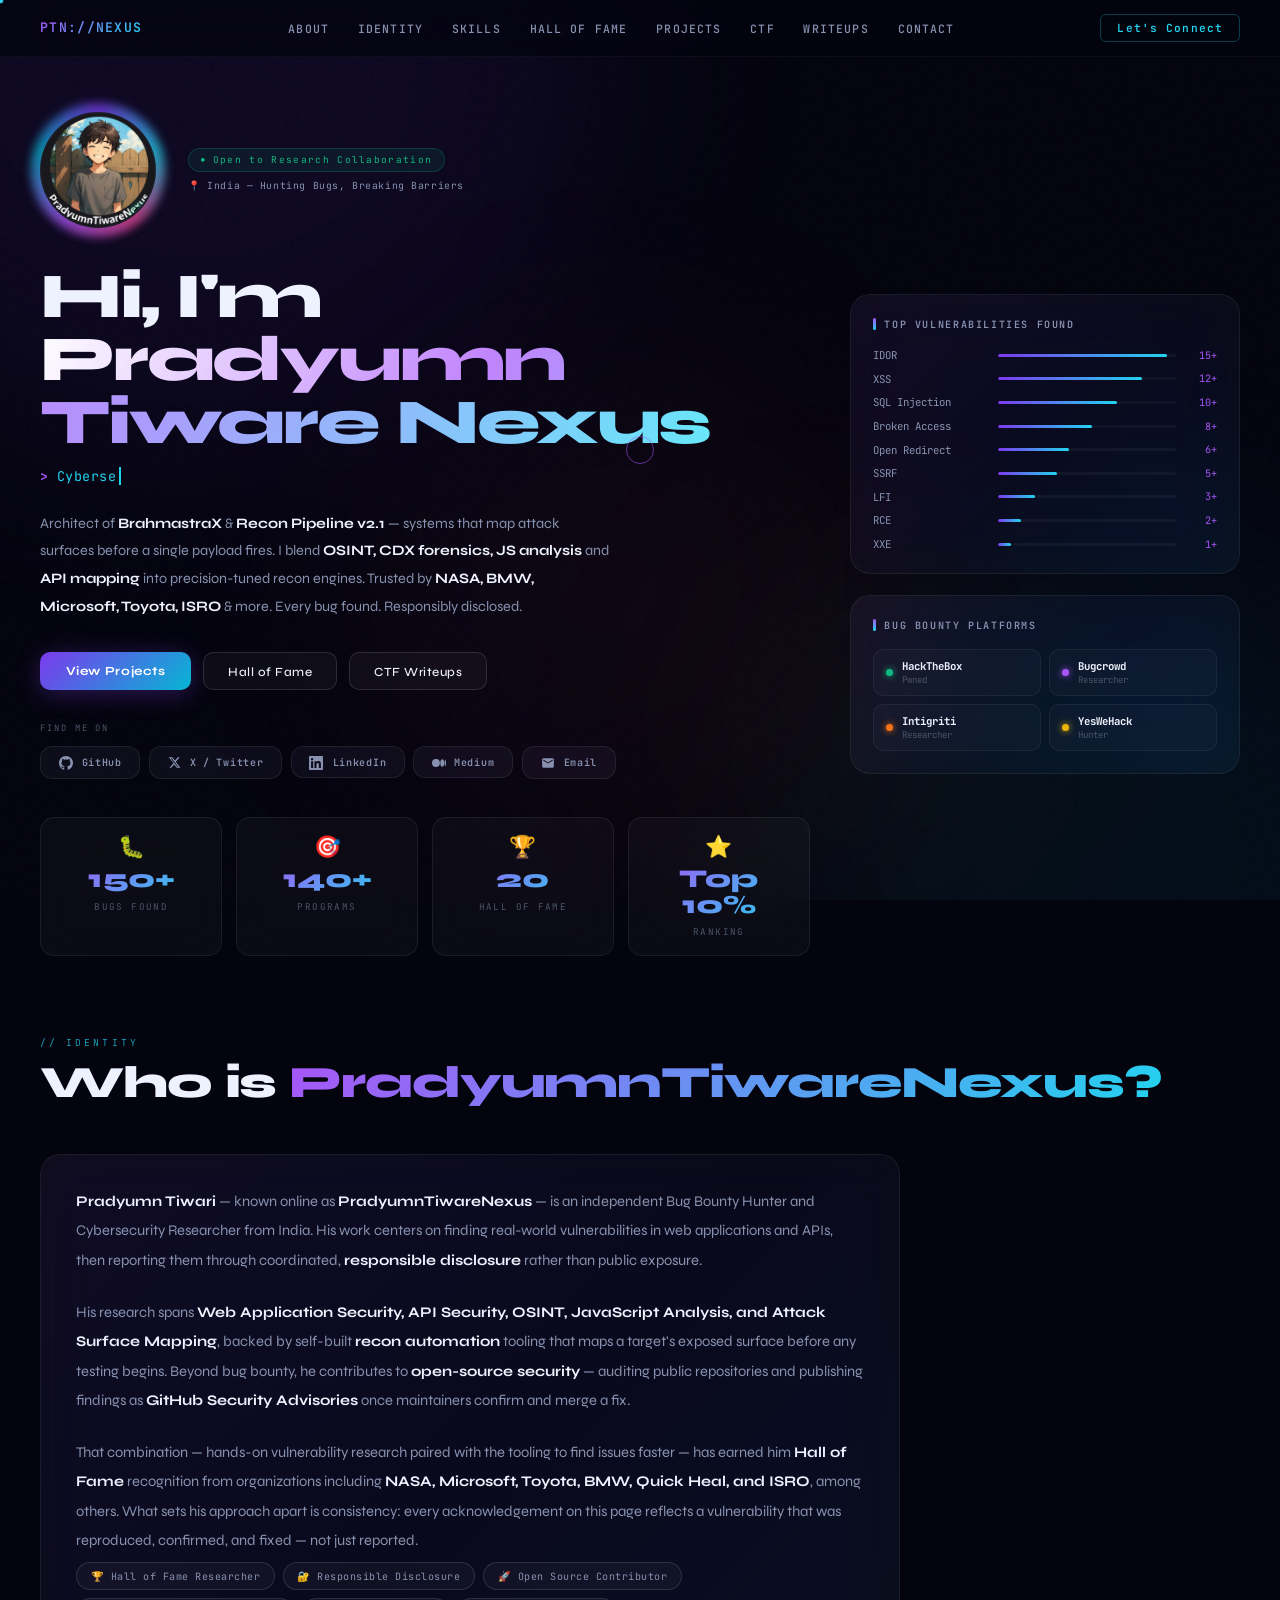
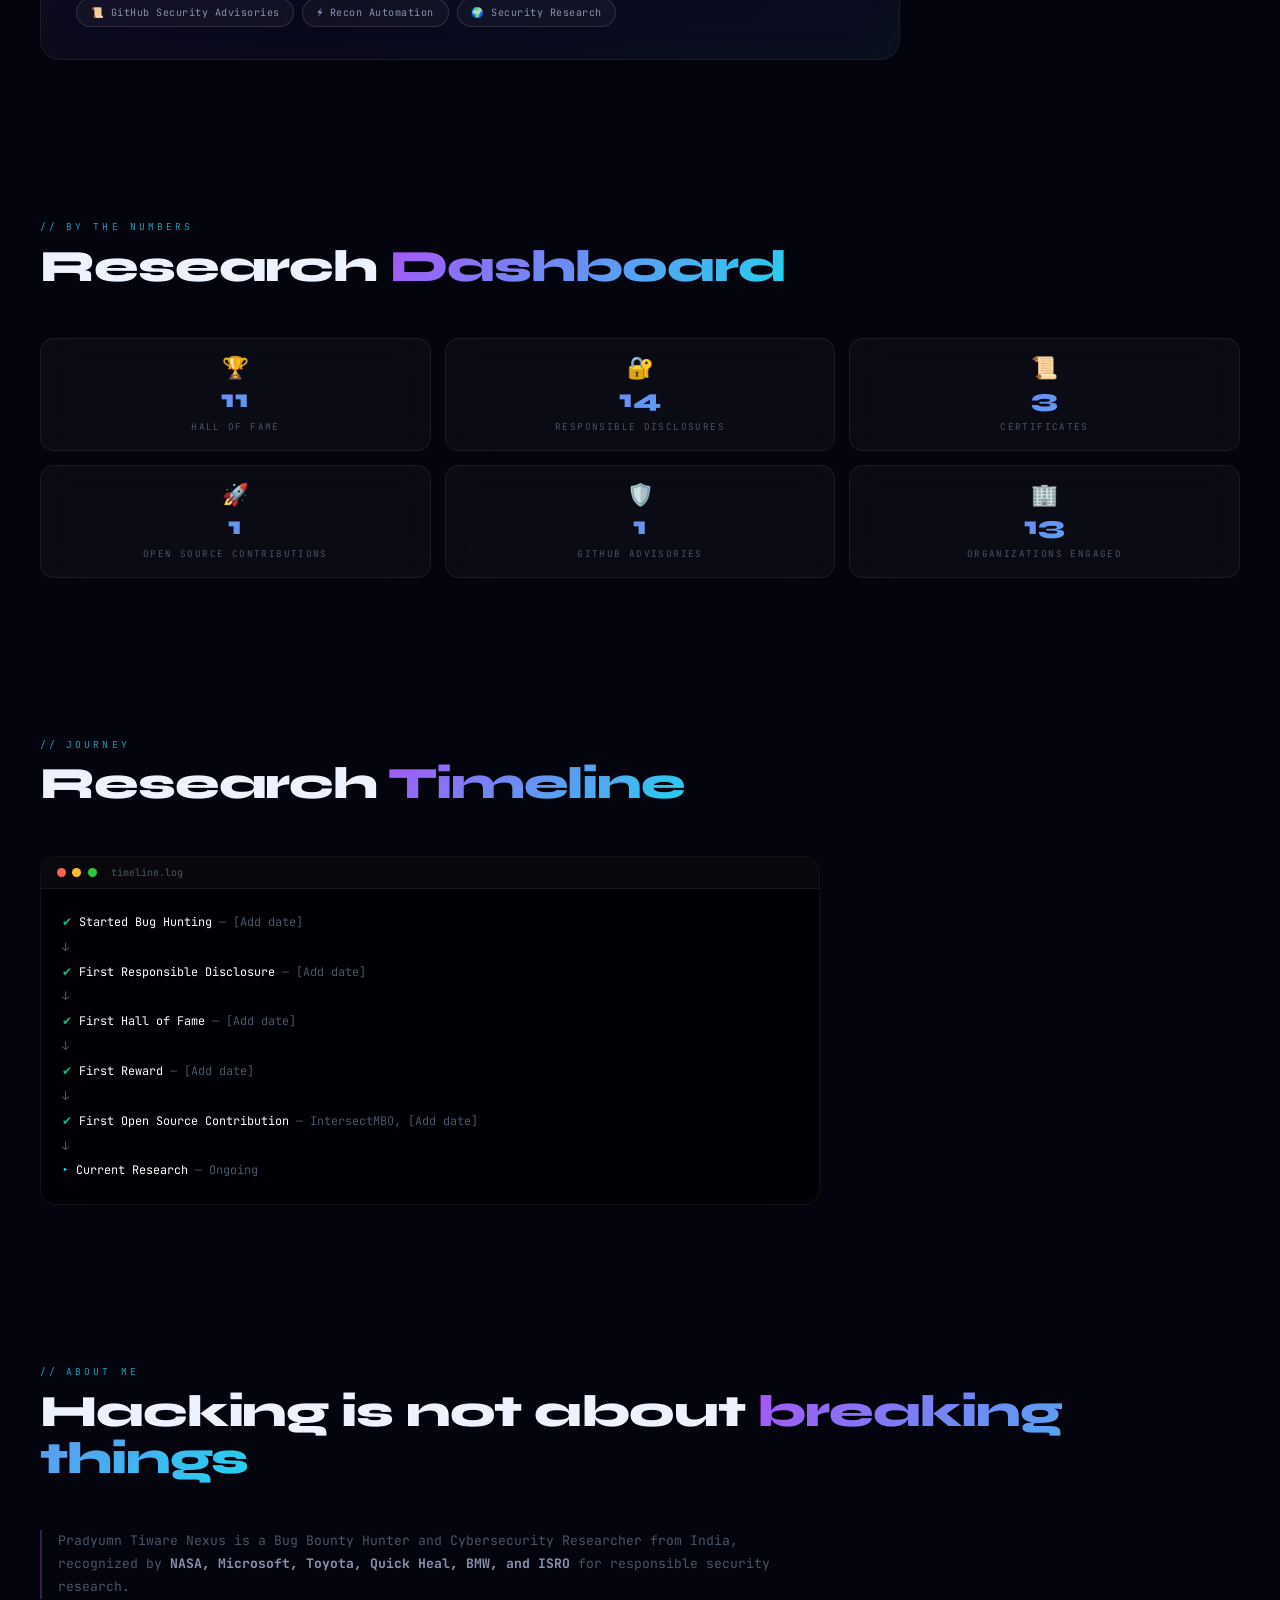
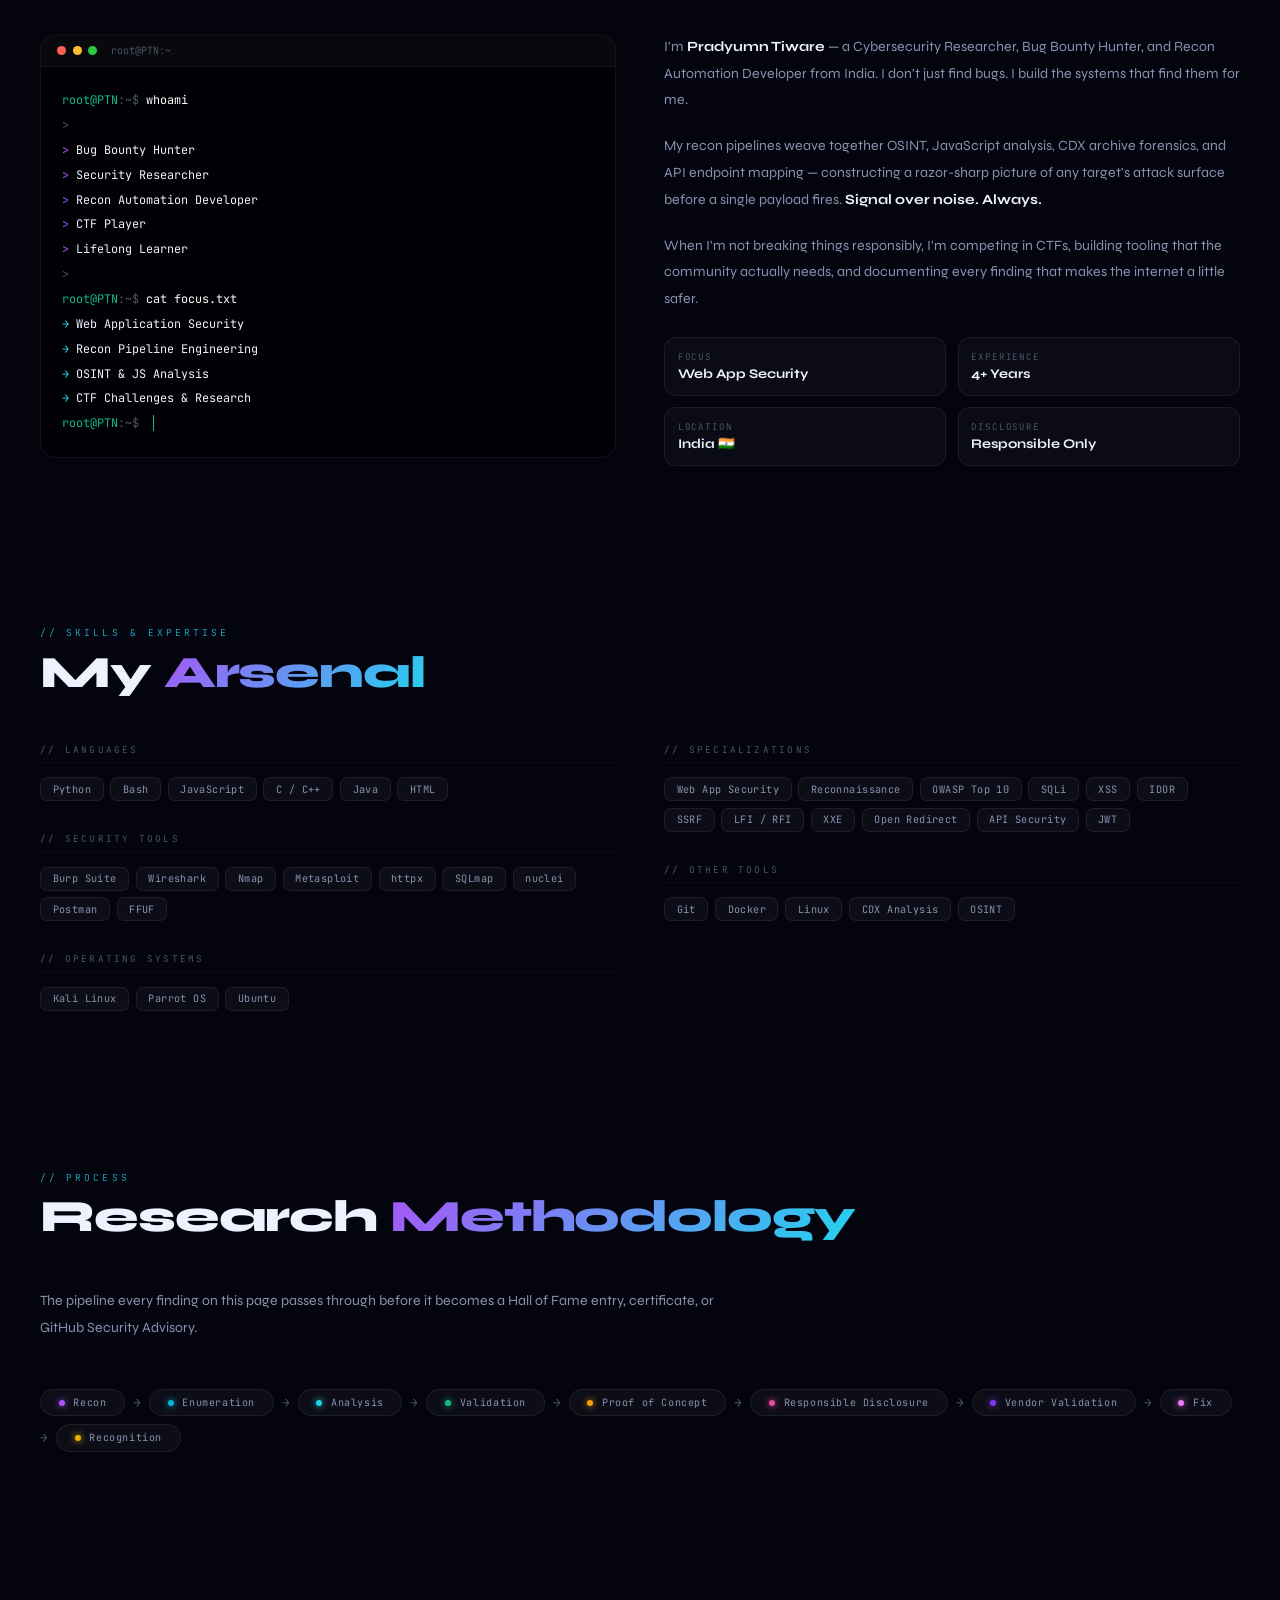
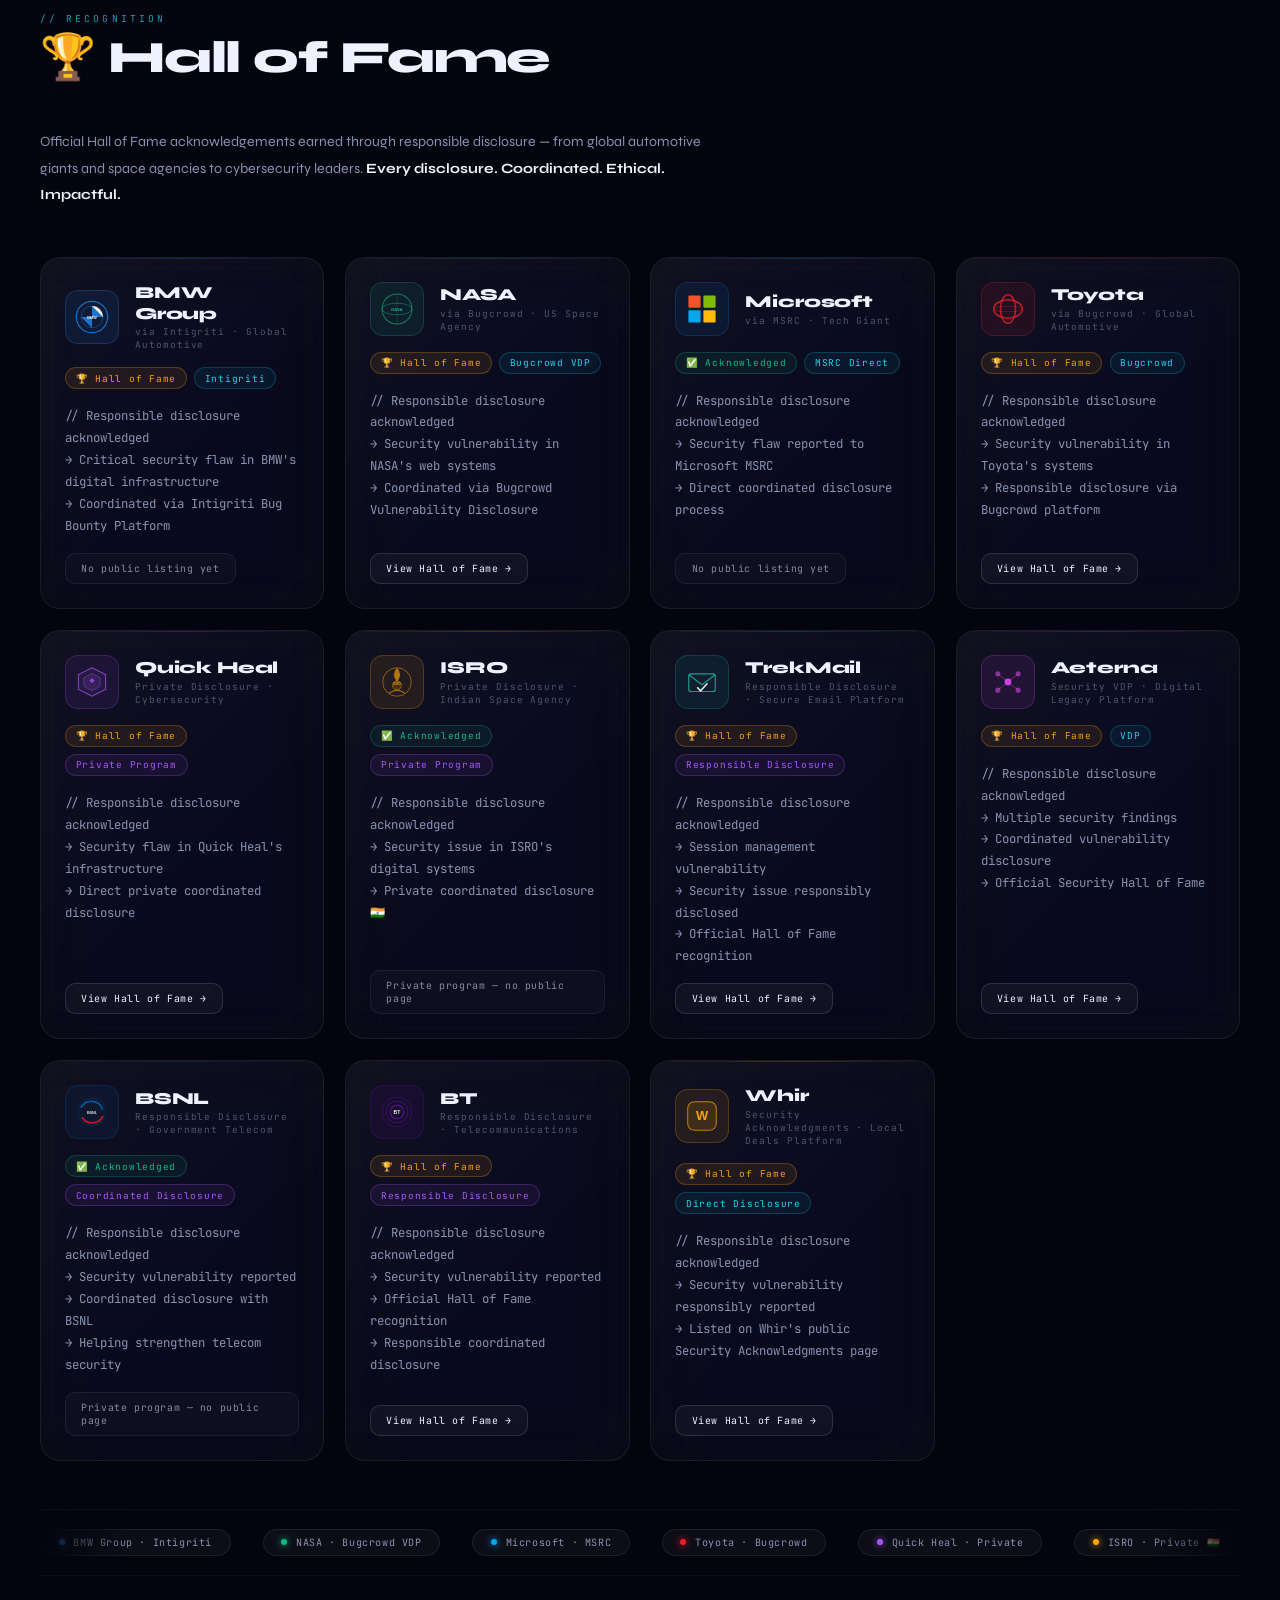
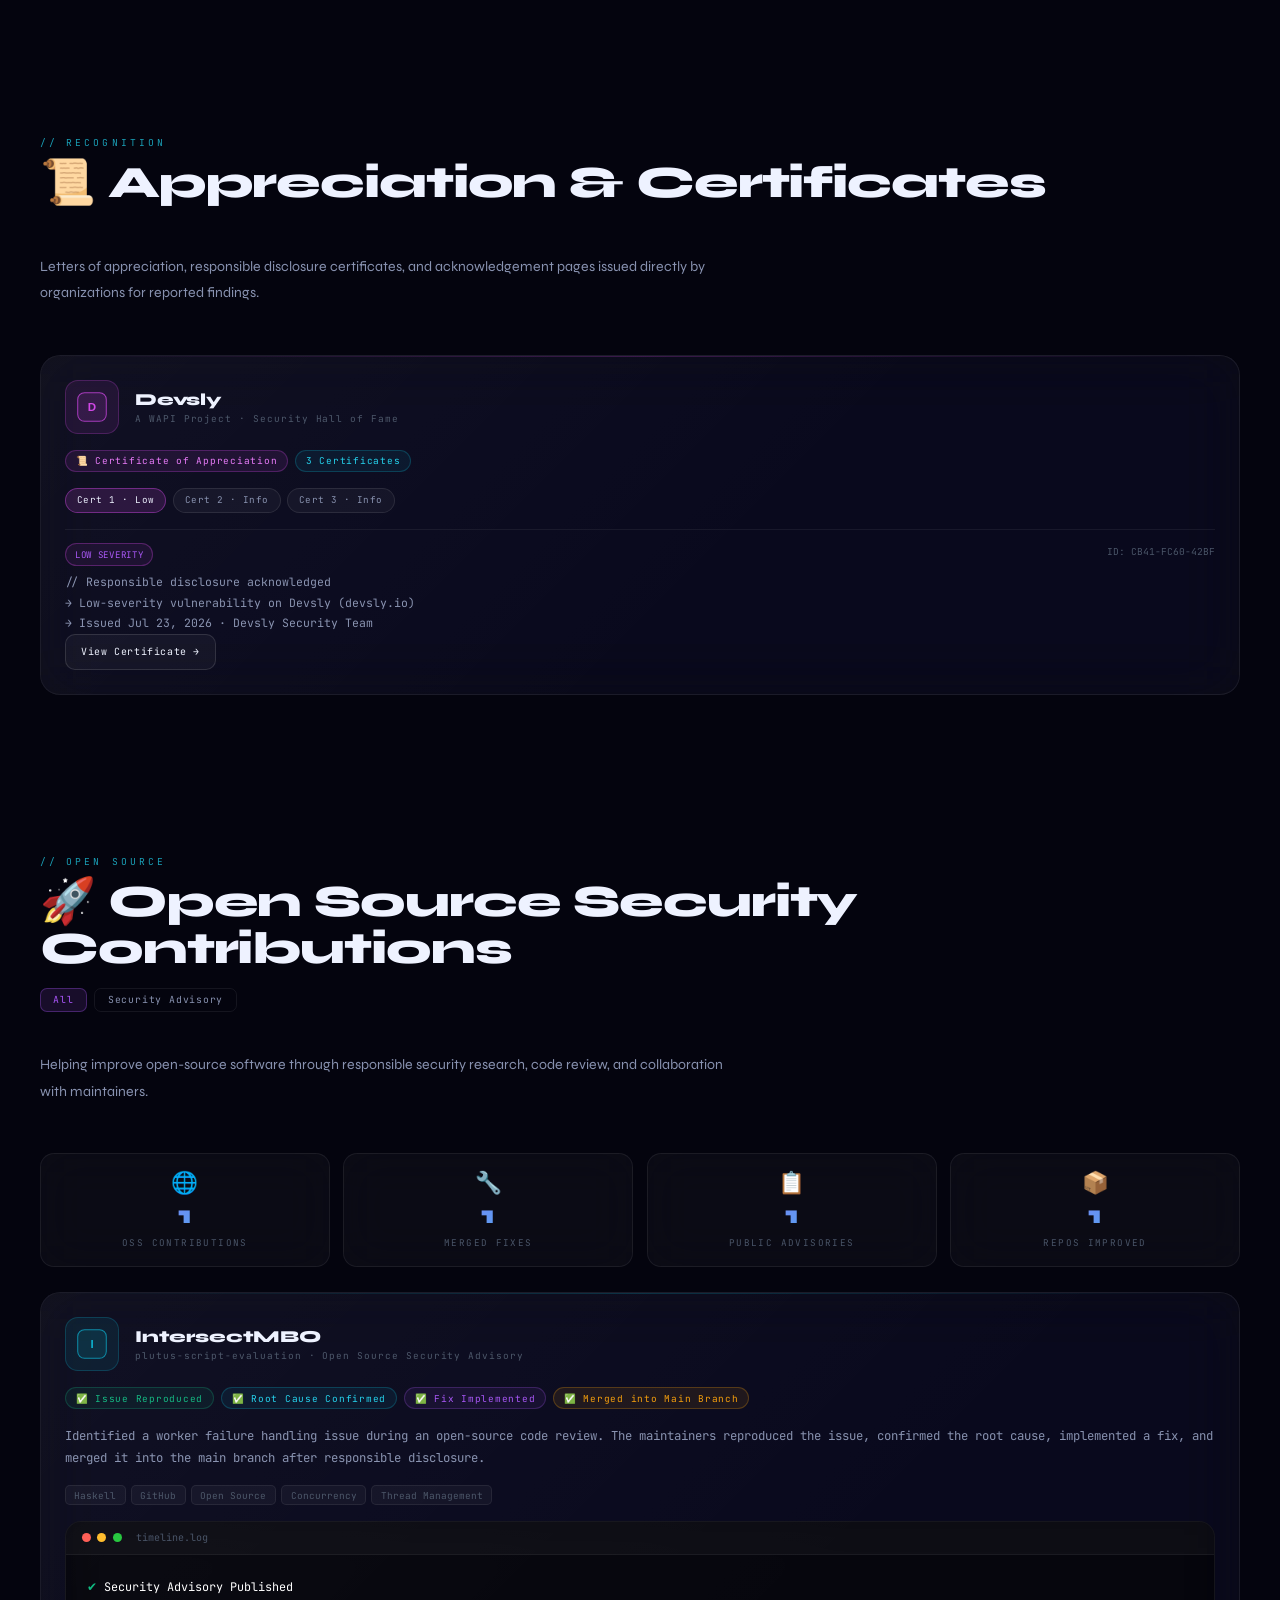
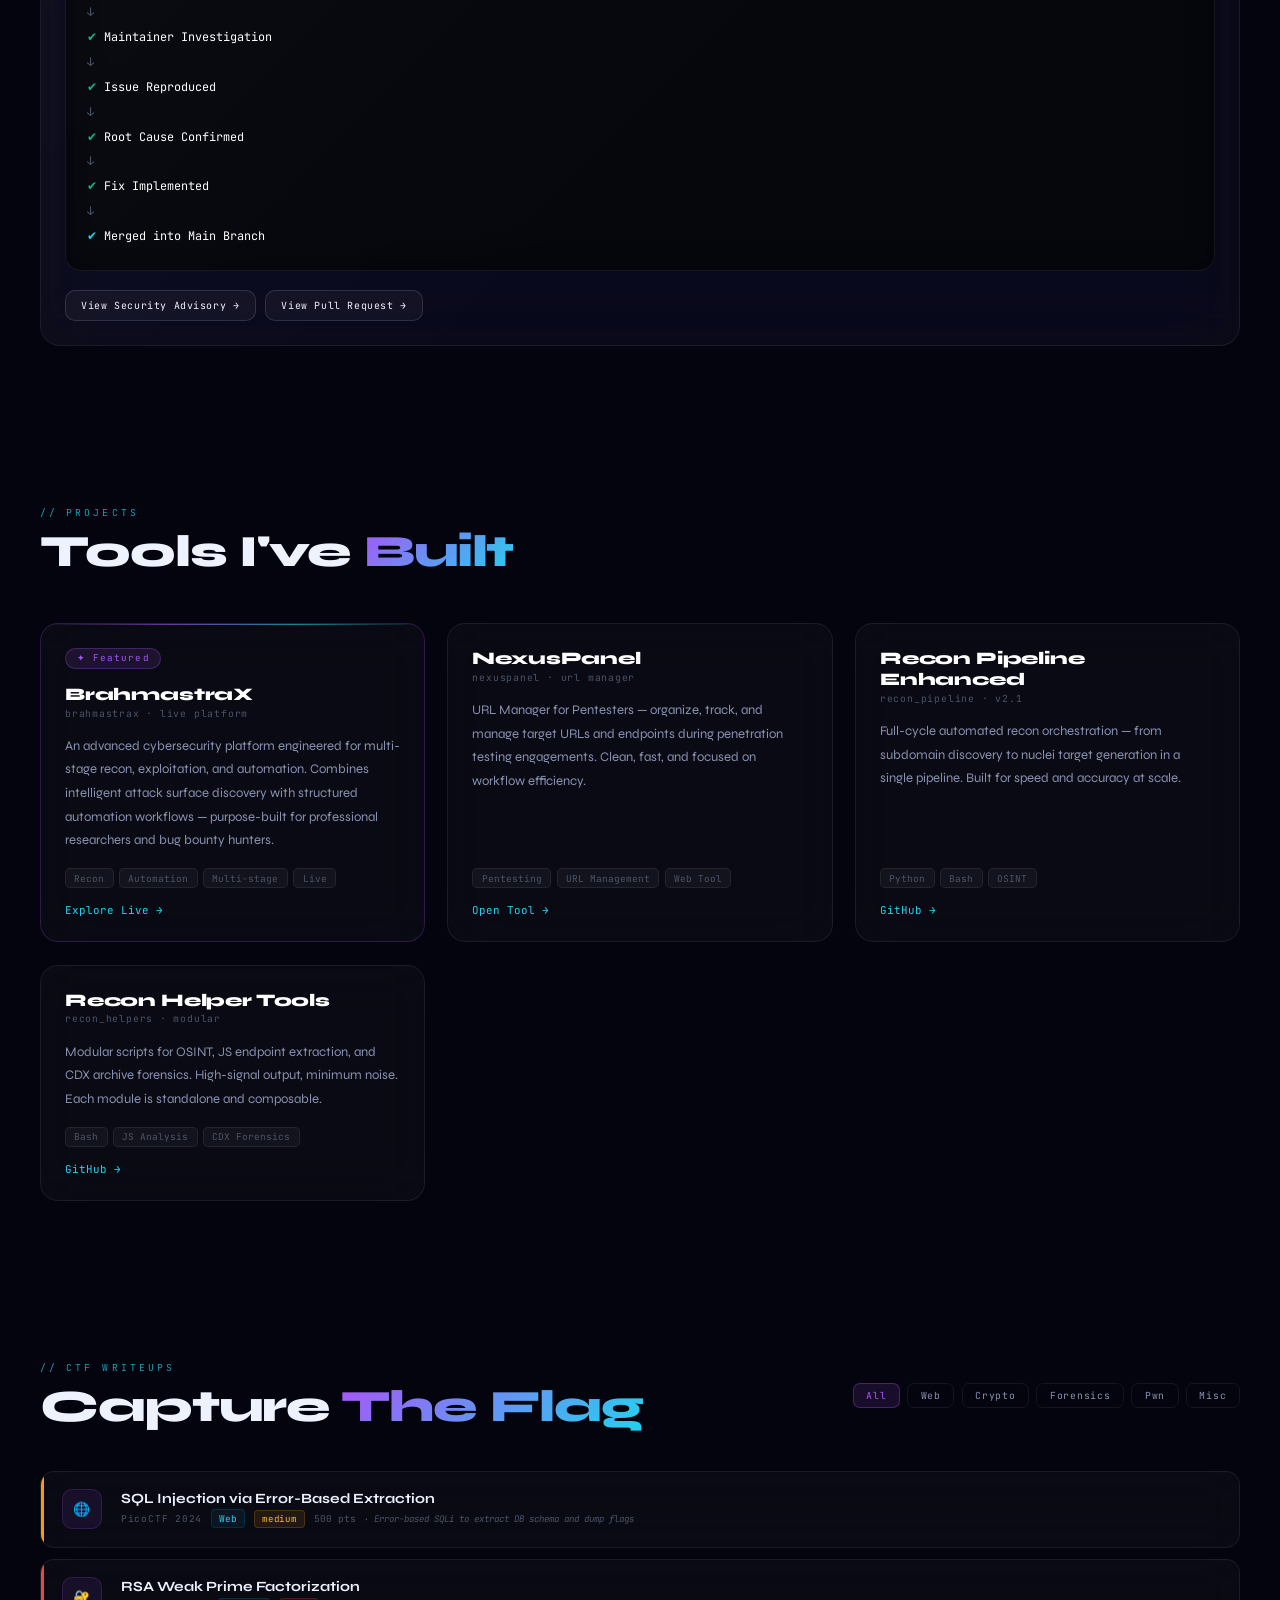
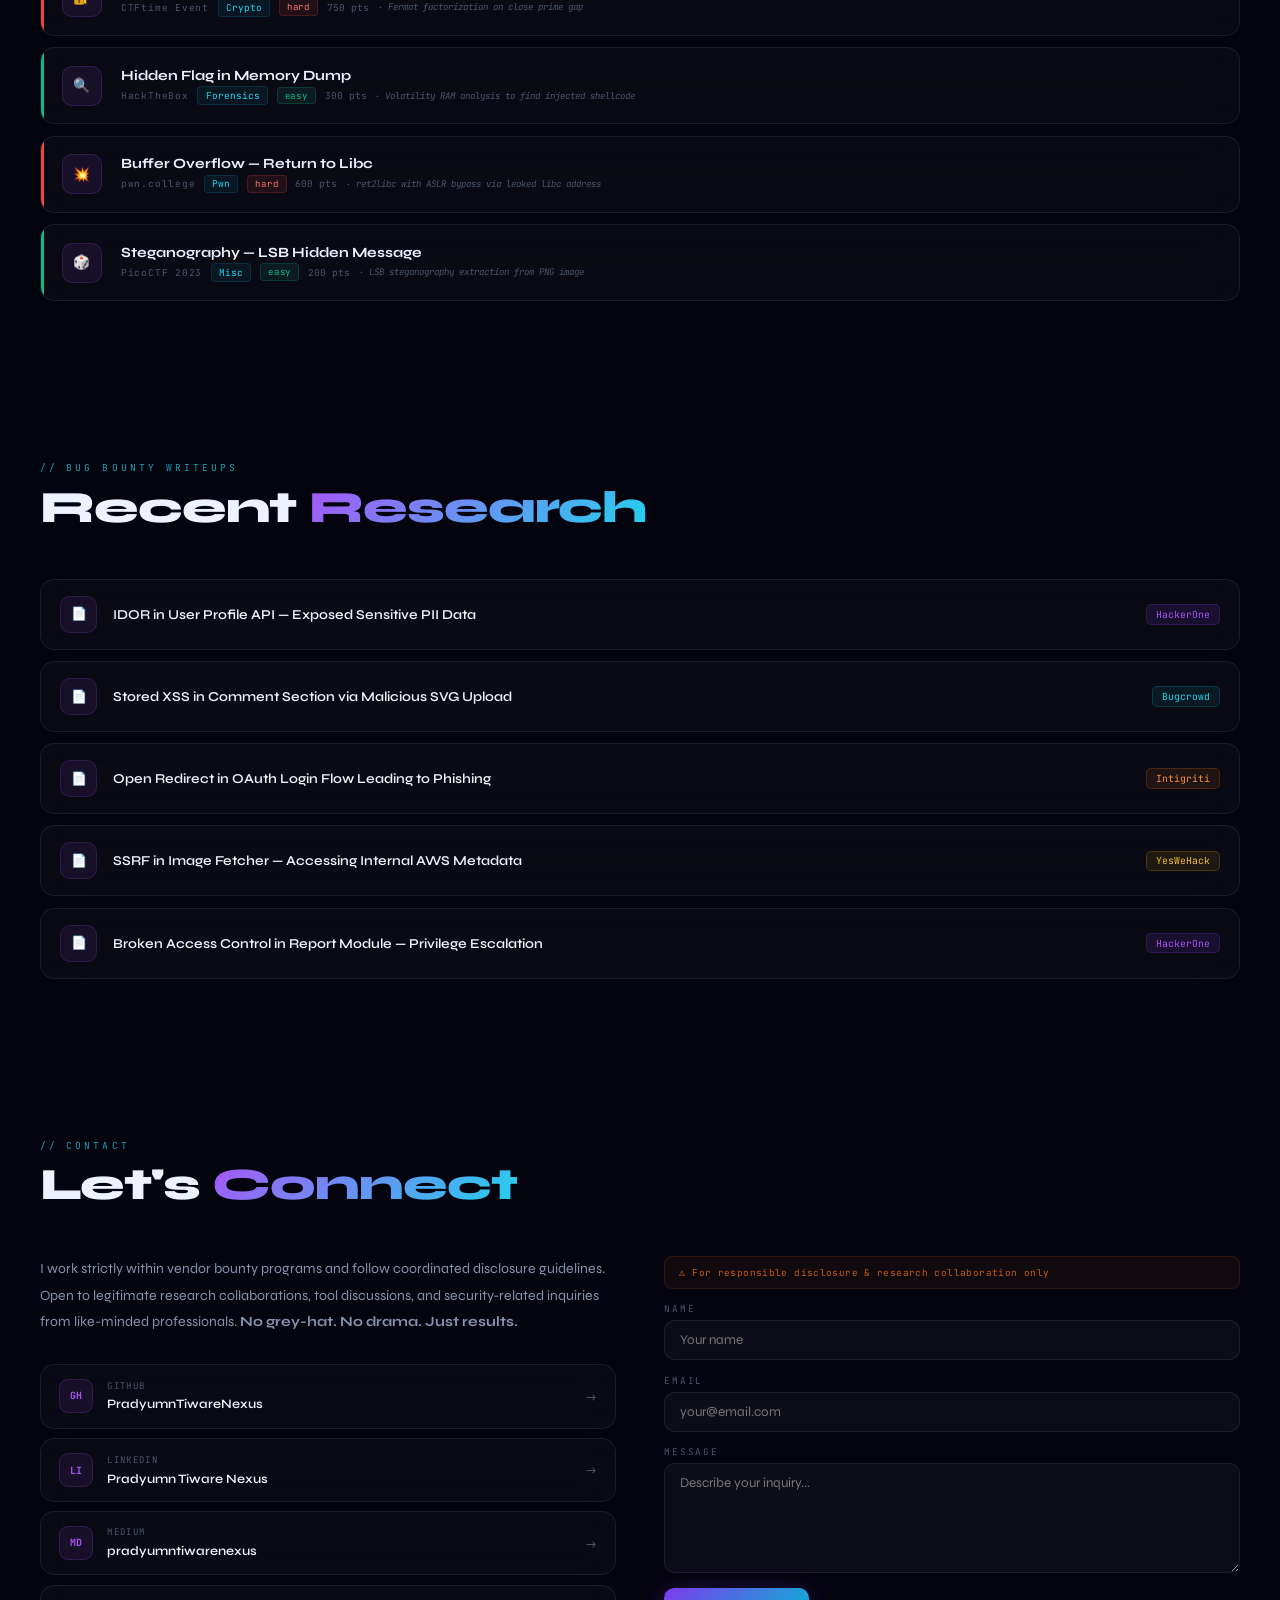
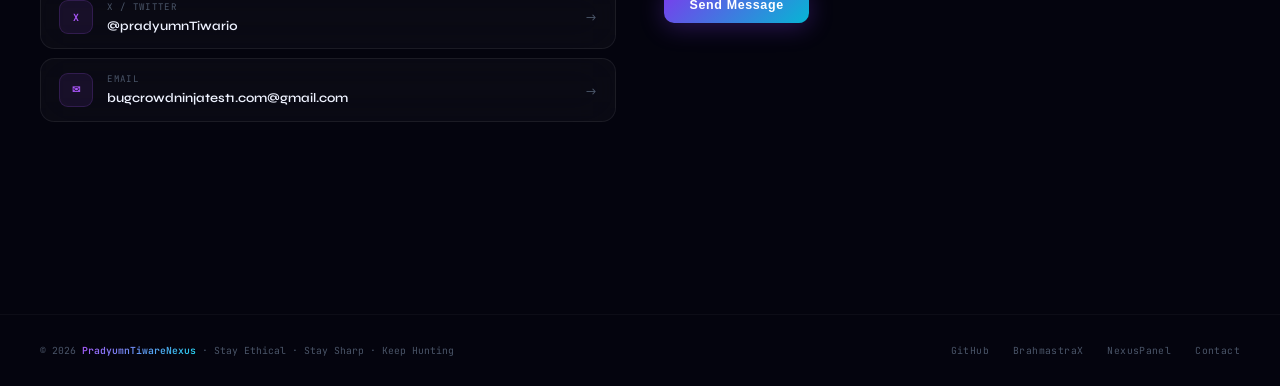
==== commit 589c6baa: "Upgrade portfolio with Open Source Security Contributions and SEO improvements" ====
--- a/index.html
+++ b/index.html
@@ -680,6 +680,29 @@
 </div>
 </section>
 
+<!-- ═══ RESEARCH TIMELINE ═══ -->
+<!-- New section. Milestone ORDER is real; dates are placeholders — replace [Add date] with the actual -->
+<!-- date before publishing. Reuses .term/.term-bar/.term-body/.dot/.tg/.tc/.tm/.tw from About's terminal card. -->
+<section id="timeline" class="sec rev" aria-label="Research Timeline">
+<div class="sh"><div class="st">Journey</div><h2>Research <em>Timeline</em></h2></div>
+<div class="term" style="max-width:780px">
+  <div class="term-bar"><div class="dot r"></div><div class="dot y"></div><div class="dot g"></div><span class="term-label">timeline.log</span></div>
+  <div class="term-body">
+    <div><span class="tg">✔</span> <span class="tw">Started Bug Hunting</span> <span class="tm">— [Add date]</span></div>
+    <div class="tm">↓</div>
+    <div><span class="tg">✔</span> <span class="tw">First Responsible Disclosure</span> <span class="tm">— [Add date]</span></div>
+    <div class="tm">↓</div>
+    <div><span class="tg">✔</span> <span class="tw">First Hall of Fame</span> <span class="tm">— [Add date]</span></div>
+    <div class="tm">↓</div>
+    <div><span class="tg">✔</span> <span class="tw">First Reward</span> <span class="tm">— [Add date]</span></div>
+    <div class="tm">↓</div>
+    <div><span class="tg">✔</span> <span class="tw">First Open Source Contribution</span> <span class="tm">— IntersectMBO, [Add date]</span></div>
+    <div class="tm">↓</div>
+    <div><span class="tc">▸</span> <span class="tw">Current Research</span> <span class="tm">— Ongoing</span></div>
+  </div>
+</div>
+</section>
+
 <section id="about" class="sec rev" aria-label="About Pradyumn Tiware Nexus" itemscope itemtype="https://schema.org/Person">
 <div class="sh"><div class="st">About Me</div><h2>Hacking is not about <em>breaking things</em></h2></div>
 <p style="font-size:.82rem;color:var(--muted2);line-height:1.75;max-width:780px;margin-bottom:2.2rem;font-family:var(--mono);border-left:2px solid rgba(168,85,247,.3);padding-left:1rem"><span itemprop="name">Pradyumn Tiware Nexus</span> is a Bug Bounty Hunter and Cybersecurity Researcher from India, recognized by <strong style="color:var(--muted)">NASA, Microsoft, Toyota, Quick Heal, BMW, and ISRO</strong> for responsible security research.</p>
@@ -730,6 +753,33 @@
     <div><div class="sg-t">// Specializations</div><div class="sk-tags"><span class="stag"><span>Web App Security</span></span><span class="stag"><span>Reconnaissance</span></span><span class="stag"><span>OWASP Top 10</span></span><span class="stag"><span>SQLi</span></span><span class="stag"><span>XSS</span></span><span class="stag"><span>IDOR</span></span><span class="stag"><span>SSRF</span></span><span class="stag"><span>LFI / RFI</span></span><span class="stag"><span>XXE</span></span><span class="stag"><span>Open Redirect</span></span><span class="stag"><span>API Security</span></span><span class="stag"><span>JWT</span></span></div></div>
     <div><div class="sg-t">// Other Tools</div><div class="sk-tags"><span class="stag"><span>Git</span></span><span class="stag"><span>Docker</span></span><span class="stag"><span>Linux</span></span><span class="stag"><span>CDX Analysis</span></span><span class="stag"><span>OSINT</span></span></div></div>
   </div>
+</div>
+</section>
+
+<!-- ═══ RESEARCH METHODOLOGY ═══ -->
+<!-- New section. Generic process description (not personal data), safe to state as fact. -->
+<!-- Reuses .hof-chip/.cdot from the Hall of Fame marquee strip — zero new CSS. -->
+<section id="methodology" class="sec rev" aria-label="Research Methodology">
+<div class="sh"><div class="st">Process</div><h2>Research <em>Methodology</em></h2></div>
+<p class="hof-intro">The pipeline every finding on this page passes through before it becomes a Hall of Fame entry, certificate, or GitHub Security Advisory.</p>
+<div style="display:flex;flex-wrap:wrap;align-items:center;gap:.5rem">
+  <span class="hof-chip"><span class="cdot" style="background:#a855f7;box-shadow:0 0 7px #a855f7"></span>Recon</span>
+  <span style="color:var(--muted2);font-family:var(--mono);font-size:.8rem">→</span>
+  <span class="hof-chip"><span class="cdot" style="background:#06b6d4;box-shadow:0 0 7px #06b6d4"></span>Enumeration</span>
+  <span style="color:var(--muted2);font-family:var(--mono);font-size:.8rem">→</span>
+  <span class="hof-chip"><span class="cdot" style="background:#22d3ee;box-shadow:0 0 7px #22d3ee"></span>Analysis</span>
+  <span style="color:var(--muted2);font-family:var(--mono);font-size:.8rem">→</span>
+  <span class="hof-chip"><span class="cdot" style="background:#10b981;box-shadow:0 0 7px #10b981"></span>Validation</span>
+  <span style="color:var(--muted2);font-family:var(--mono);font-size:.8rem">→</span>
+  <span class="hof-chip"><span class="cdot" style="background:#f59e0b;box-shadow:0 0 7px #f59e0b"></span>Proof of Concept</span>
+  <span style="color:var(--muted2);font-family:var(--mono);font-size:.8rem">→</span>
+  <span class="hof-chip"><span class="cdot" style="background:#ec4899;box-shadow:0 0 7px #ec4899"></span>Responsible Disclosure</span>
+  <span style="color:var(--muted2);font-family:var(--mono);font-size:.8rem">→</span>
+  <span class="hof-chip"><span class="cdot" style="background:#7c3aed;box-shadow:0 0 7px #7c3aed"></span>Vendor Validation</span>
+  <span style="color:var(--muted2);font-family:var(--mono);font-size:.8rem">→</span>
+  <span class="hof-chip"><span class="cdot" style="background:#e879f9;box-shadow:0 0 7px #e879f9"></span>Fix</span>
+  <span style="color:var(--muted2);font-family:var(--mono);font-size:.8rem">→</span>
+  <span class="hof-chip"><span class="cdot" style="background:#eab308;box-shadow:0 0 7px #eab308"></span>Recognition</span>
 </div>
 </section>
 
@@ -1096,79 +1146,25 @@
 <!-- New section — additive only. Reuses existing .sh/.st/.hof-intro/.stats-bar/.sc/.hof-grid/ -->
 <!-- .hof-card/.hof-badge/.ptags/.ptag/.hof-btn/.term classes already defined above. No new CSS. -->
 <section id="opensource" class="sec rev" aria-label="Open Source Security Contributions">
-<div class="sh"><div class="st">Open Source</div><h2>🚀 Open Source Security Contributions</h2></div>
+<div class="ctf-header-row">
+  <div class="sh" style="margin-bottom:0">
+    <div class="st">Open Source</div>
+    <h2>🚀 Open Source Security Contributions</h2>
+  </div>
+  <div class="ctf-tabs" id="oss-tabs"></div>
+</div>
 <p class="hof-intro">Helping improve open-source software through responsible security research, code review, and collaboration with maintainers.</p>
 
-<!-- ── ANIMATED STATS ── reuses hero .stats-bar/.sc/.si/.sn/.sl -->
+<!-- ── ANIMATED STATS ── reuses hero .stats-bar/.sc/.si/.sn/.sl. Targets are set by renderOSS() below from OSS_DATA. -->
 <div class="stats-bar" id="oss-stats" style="margin-bottom:1.6rem">
-  <div class="sc"><span class="si">🌐</span><span class="sn" data-target="1">0</span><span class="sl">OSS Contributions</span></div>
-  <div class="sc"><span class="si">🔧</span><span class="sn" data-target="1">0</span><span class="sl">Merged Fixes</span></div>
-  <div class="sc"><span class="si">📋</span><span class="sn" data-target="1">0</span><span class="sl">Public Advisories</span></div>
-  <div class="sc"><span class="si">📦</span><span class="sn" data-target="1">0</span><span class="sl">Repos Improved</span></div>
-</div>
-
-<div class="hof-grid">
-
-<!-- ========================================================= -->
-<!-- NEW OPEN SOURCE CONTRIBUTION ENTRY START -->
-<!-- Copy this entire block to add a new open source contribution -->
-<!-- ========================================================= -->
-  <div class="hof-card" style="--hof-color:rgba(6,182,212,.45)">
-    <div class="hof-top">
-      <div class="hof-logo" style="background:rgba(6,182,212,.09);border-color:rgba(6,182,212,.22)">
-        <svg viewBox="0 0 100 100" fill="none" xmlns="http://www.w3.org/2000/svg">
-          <rect x="8" y="8" width="84" height="84" rx="20" fill="rgba(6,182,212,0.1)" stroke="rgba(6,182,212,0.7)" stroke-width="3"/>
-          <text x="50" y="63" text-anchor="middle" fill="rgba(6,182,212,0.95)" font-size="34" font-weight="900" font-family="Arial">I</text>
-        </svg>
-      </div>
-      <div><div class="hof-company">IntersectMBO</div><div class="hof-via">plutus-script-evaluation · Open Source Security Contribution</div></div>
-    </div>
-
-    <div class="hof-badge-row">
-      <span class="hof-badge rep">✅ Issue Reproduced</span>
-      <span class="hof-badge pub">✅ Root Cause Confirmed</span>
-      <span class="hof-badge priv">✅ Fix Implemented</span>
-      <span class="hof-badge hof">✅ Merged into Main Branch</span>
-    </div>
-
-    <p class="hof-desc">Identified a worker failure handling issue during an open-source code review. The maintainers reproduced the issue, confirmed the root cause, implemented a fix, and merged it into the main branch after responsible disclosure.</p>
-
-    <div class="ptags">
-      <span class="ptag">Haskell</span>
-      <span class="ptag">GitHub</span>
-      <span class="ptag">Open Source</span>
-      <span class="ptag">Concurrency</span>
-      <span class="ptag">Thread Management</span>
-    </div>
-
-    <!-- ── TIMELINE ── reuses .term/.term-bar/.term-body/.dot/.tg/.tc/.tm from About section -->
-    <div class="term">
-      <div class="term-bar"><span class="dot r"></span><span class="dot y"></span><span class="dot g"></span><span class="term-label">timeline.log</span></div>
-      <div class="term-body">
-        <span class="tg">✔</span> <span class="tw">Security Advisory Published</span><br>
-        <span class="tm">↓</span><br>
-        <span class="tg">✔</span> <span class="tw">Maintainer Investigation</span><br>
-        <span class="tm">↓</span><br>
-        <span class="tg">✔</span> <span class="tw">Issue Reproduced</span><br>
-        <span class="tm">↓</span><br>
-        <span class="tg">✔</span> <span class="tw">Root Cause Confirmed</span><br>
-        <span class="tm">↓</span><br>
-        <span class="tg">✔</span> <span class="tw">Fix Implemented</span><br>
-        <span class="tm">↓</span><br>
-        <span class="tc">✔</span> <span class="tw">Merged into Main Branch</span>
-      </div>
-    </div>
-
-    <div style="display:flex;gap:.6rem;flex-wrap:wrap;margin-top:.2rem">
-      <a href="https://github.com/IntersectMBO/plutus-script-evaluation/security/advisories/GHSA-36wf-7f68-2pww" target="_blank" rel="noopener" class="hof-btn">View Security Advisory →</a>
-      <a href="https://github.com/IntersectMBO/plutus-script-evaluation/pull/45" target="_blank" rel="noopener" class="hof-btn">View Pull Request →</a>
-    </div>
-  </div>
-<!-- ========================================================= -->
-<!-- NEW OPEN SOURCE CONTRIBUTION ENTRY END -->
-<!-- ========================================================= -->
-
-</div>
+  <div class="sc"><span class="si">🌐</span><span class="sn" data-target="0">0</span><span class="sl">OSS Contributions</span></div>
+  <div class="sc"><span class="si">🔧</span><span class="sn" data-target="0">0</span><span class="sl">Merged Fixes</span></div>
+  <div class="sc"><span class="si">📋</span><span class="sn" data-target="0">0</span><span class="sl">Public Advisories</span></div>
+  <div class="sc"><span class="si">📦</span><span class="sn" data-target="0">0</span><span class="sl">Repos Improved</span></div>
+</div>
+
+<!-- Cards are rendered into this grid by renderOSS() from OSS_DATA — add unlimited future entries by adding to that array only. -->
+<div class="hof-grid" id="oss-grid"></div>
 </section>
 
 
@@ -1365,6 +1361,89 @@
 }
 
 renderCTF();
+</script>
+
+<!-- ── OPEN SOURCE CONTRIBUTIONS: data-driven renderer ── -->
+<!-- New script. Reuses the existing page-level esc() helper (defined above for CTF) instead of duplicating it. -->
+<!-- To add a future contribution, add one object to OSS_DATA — no HTML editing needed. -->
+<script>
+const OSS_DATA=[
+  {
+    org:'IntersectMBO',
+    repo:'plutus-script-evaluation',
+    type:'Security Advisory',
+    color:'6,182,212',
+    logoLetter:'I',
+    badges:[
+      {label:'✅ Issue Reproduced',cls:'rep'},
+      {label:'✅ Root Cause Confirmed',cls:'pub'},
+      {label:'✅ Fix Implemented',cls:'priv'},
+      {label:'✅ Merged into Main Branch',cls:'hof'}
+    ],
+    desc:'Identified a worker failure handling issue during an open-source code review. The maintainers reproduced the issue, confirmed the root cause, implemented a fix, and merged it into the main branch after responsible disclosure.',
+    tech:['Haskell','GitHub','Open Source','Concurrency','Thread Management'],
+    timeline:['Security Advisory Published','Maintainer Investigation','Issue Reproduced','Root Cause Confirmed','Fix Implemented','Merged into Main Branch'],
+    advisoryUrl:'https://github.com/IntersectMBO/plutus-script-evaluation/security/advisories/GHSA-36wf-7f68-2pww',
+    prUrl:'https://github.com/IntersectMBO/plutus-script-evaluation/pull/45',
+    merged:true
+  }
+];
+
+let ossFilter='all';
+
+function renderOSSTabs(){
+  const types=['all',...new Set(OSS_DATA.map(o=>o.type))];
+  const wrap=document.getElementById('oss-tabs');
+  if(!wrap)return;
+  wrap.innerHTML=types.map(t=>`<button class="ctf-tab${t===ossFilter?' active':''}" onclick="filterOSS('${esc(t)}')">${t==='all'?'All':esc(t)}</button>`).join('');
+}
+
+function renderOSS(){
+  const grid=document.getElementById('oss-grid');
+  if(!grid)return;
+  const filtered=ossFilter==='all'?OSS_DATA:OSS_DATA.filter(o=>o.type===ossFilter);
+  grid.innerHTML=filtered.map(o=>`
+    <div class="hof-card" style="--hof-color:rgba(${o.color},.45)">
+      <div class="hof-top">
+        <div class="hof-logo" style="background:rgba(${o.color},.09);border-color:rgba(${o.color},.22)">
+          <svg viewBox="0 0 100 100" fill="none" xmlns="http://www.w3.org/2000/svg">
+            <rect x="8" y="8" width="84" height="84" rx="20" fill="rgba(${o.color},0.1)" stroke="rgba(${o.color},0.7)" stroke-width="3"/>
+            <text x="50" y="63" text-anchor="middle" fill="rgba(${o.color},0.95)" font-size="34" font-weight="900" font-family="Arial">${esc(o.logoLetter)}</text>
+          </svg>
+        </div>
+        <div><div class="hof-company">${esc(o.org)}</div><div class="hof-via">${esc(o.repo)} · Open Source ${esc(o.type)}</div></div>
+      </div>
+      <div class="hof-badge-row">${o.badges.map(b=>`<span class="hof-badge ${b.cls}">${esc(b.label)}</span>`).join('')}</div>
+      <p class="hof-desc">${esc(o.desc)}</p>
+      <div class="ptags">${o.tech.map(t=>`<span class="ptag">${esc(t)}</span>`).join('')}</div>
+      <div class="term">
+        <div class="term-bar"><span class="dot r"></span><span class="dot y"></span><span class="dot g"></span><span class="term-label">timeline.log</span></div>
+        <div class="term-body">
+          ${o.timeline.map((step,i)=>`<span class="${i===o.timeline.length-1?'tc':'tg'}">✔</span> <span class="tw">${esc(step)}</span>${i<o.timeline.length-1?'<br><span class="tm">↓</span><br>':''}`).join('')}
+        </div>
+      </div>
+      <div style="display:flex;gap:.6rem;flex-wrap:wrap;margin-top:.2rem">
+        ${o.advisoryUrl?`<a href="${esc(o.advisoryUrl)}" target="_blank" rel="noopener" class="hof-btn">View Security Advisory →</a>`:''}
+        ${o.prUrl?`<a href="${esc(o.prUrl)}" target="_blank" rel="noopener" class="hof-btn">View Pull Request →</a>`:''}
+      </div>
+    </div>`).join('');
+
+  const stats=document.getElementById('oss-stats');
+  if(stats){
+    const targets=stats.querySelectorAll('.sn[data-target]');
+    const vals=[OSS_DATA.length,OSS_DATA.filter(o=>o.merged).length,OSS_DATA.filter(o=>o.advisoryUrl).length,new Set(OSS_DATA.map(o=>o.repo)).size];
+    targets.forEach((el,i)=>el.dataset.target=vals[i]??0);
+  }
+}
+
+function filterOSS(type){
+  ossFilter=type;
+  renderOSSTabs();
+  renderOSS();
+}
+
+renderOSSTabs();
+renderOSS();
 </script>
 
 <!-- ── ANIMATED STAT COUNTERS (Open Source stats + Achievement Dashboard) ── -->
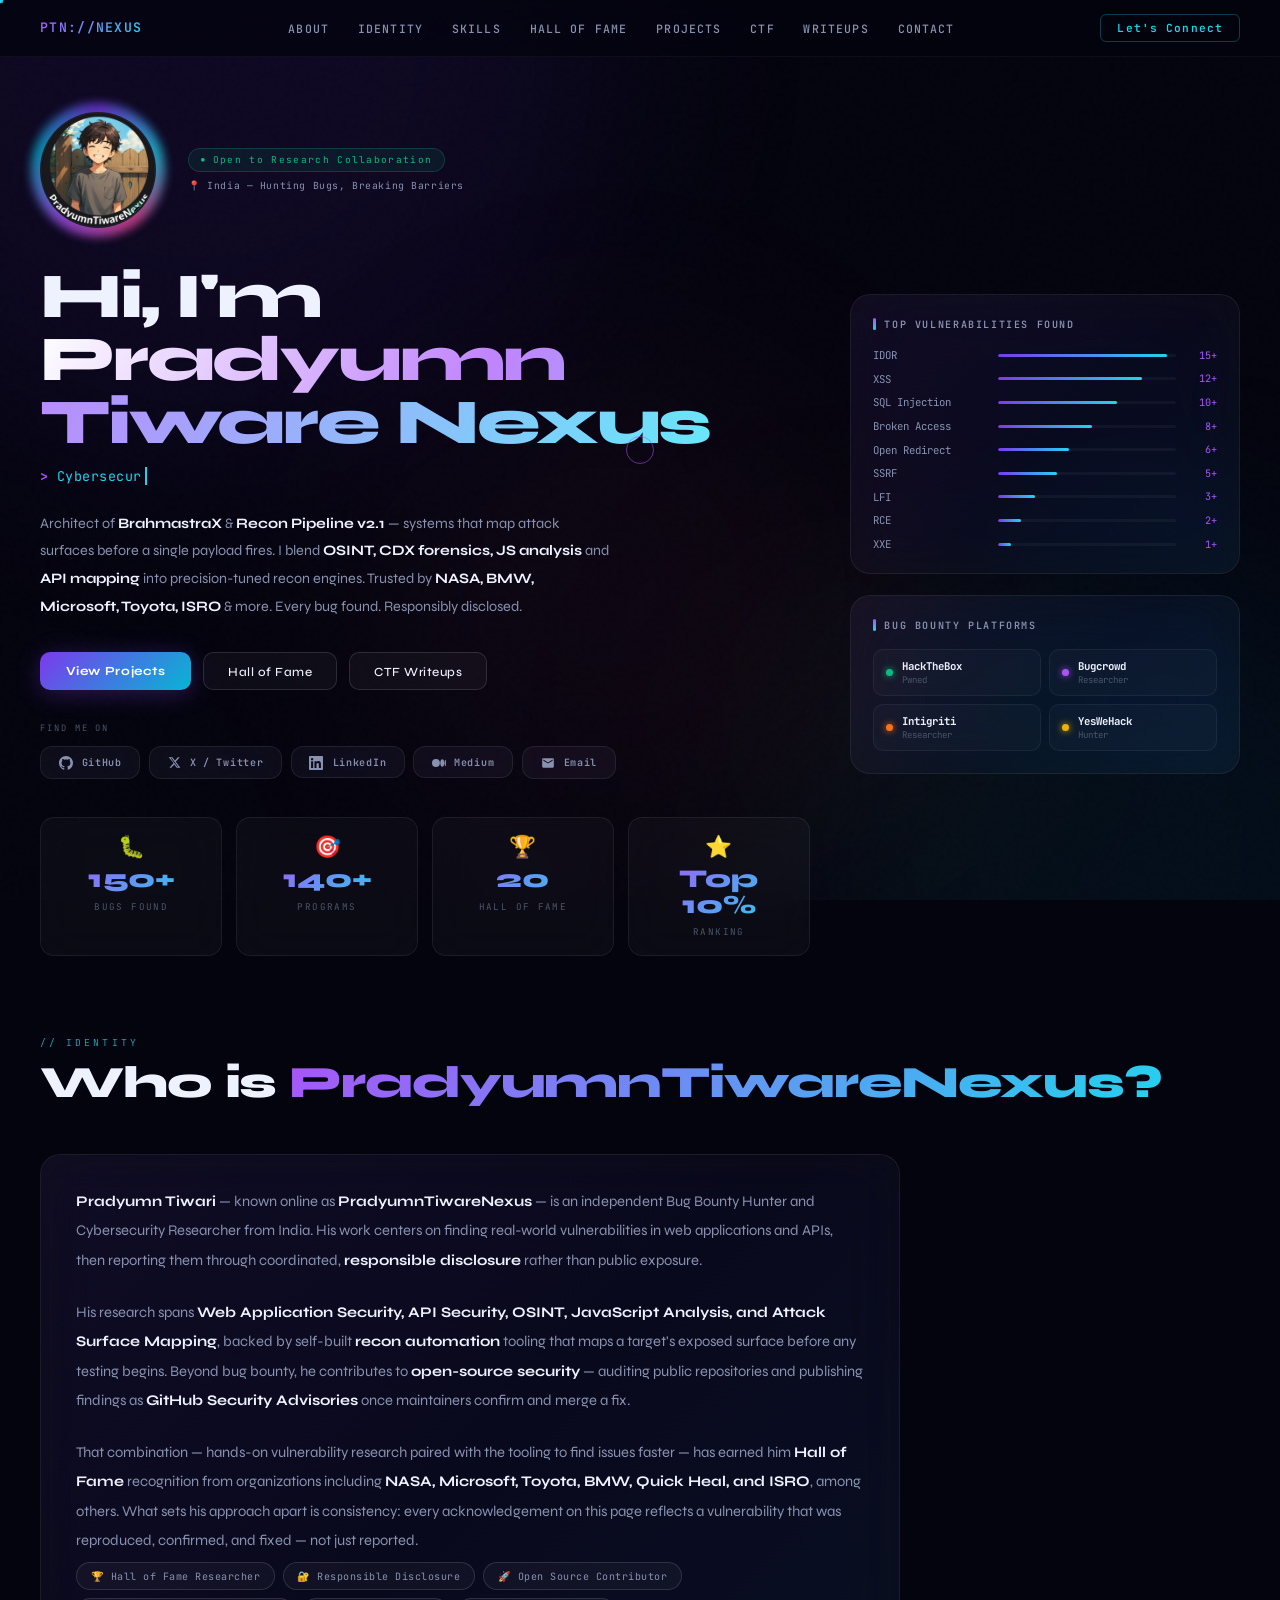
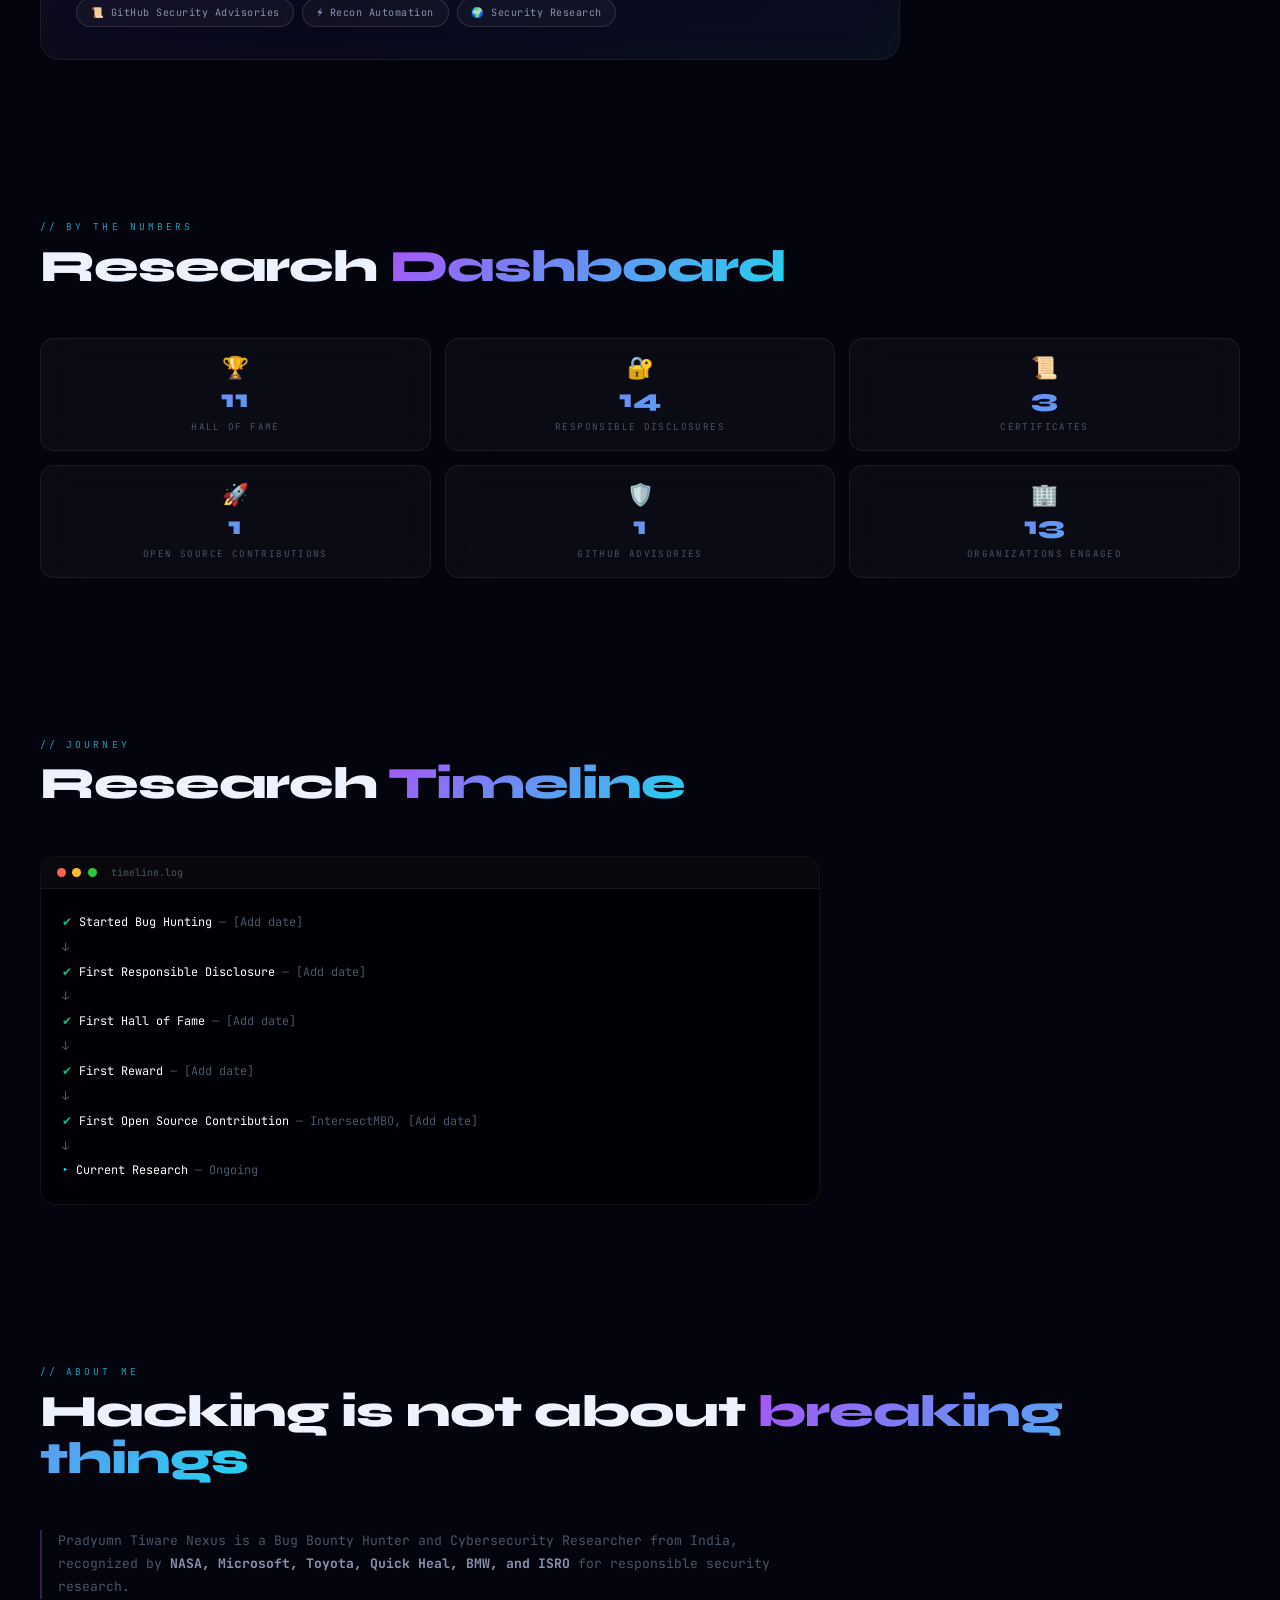
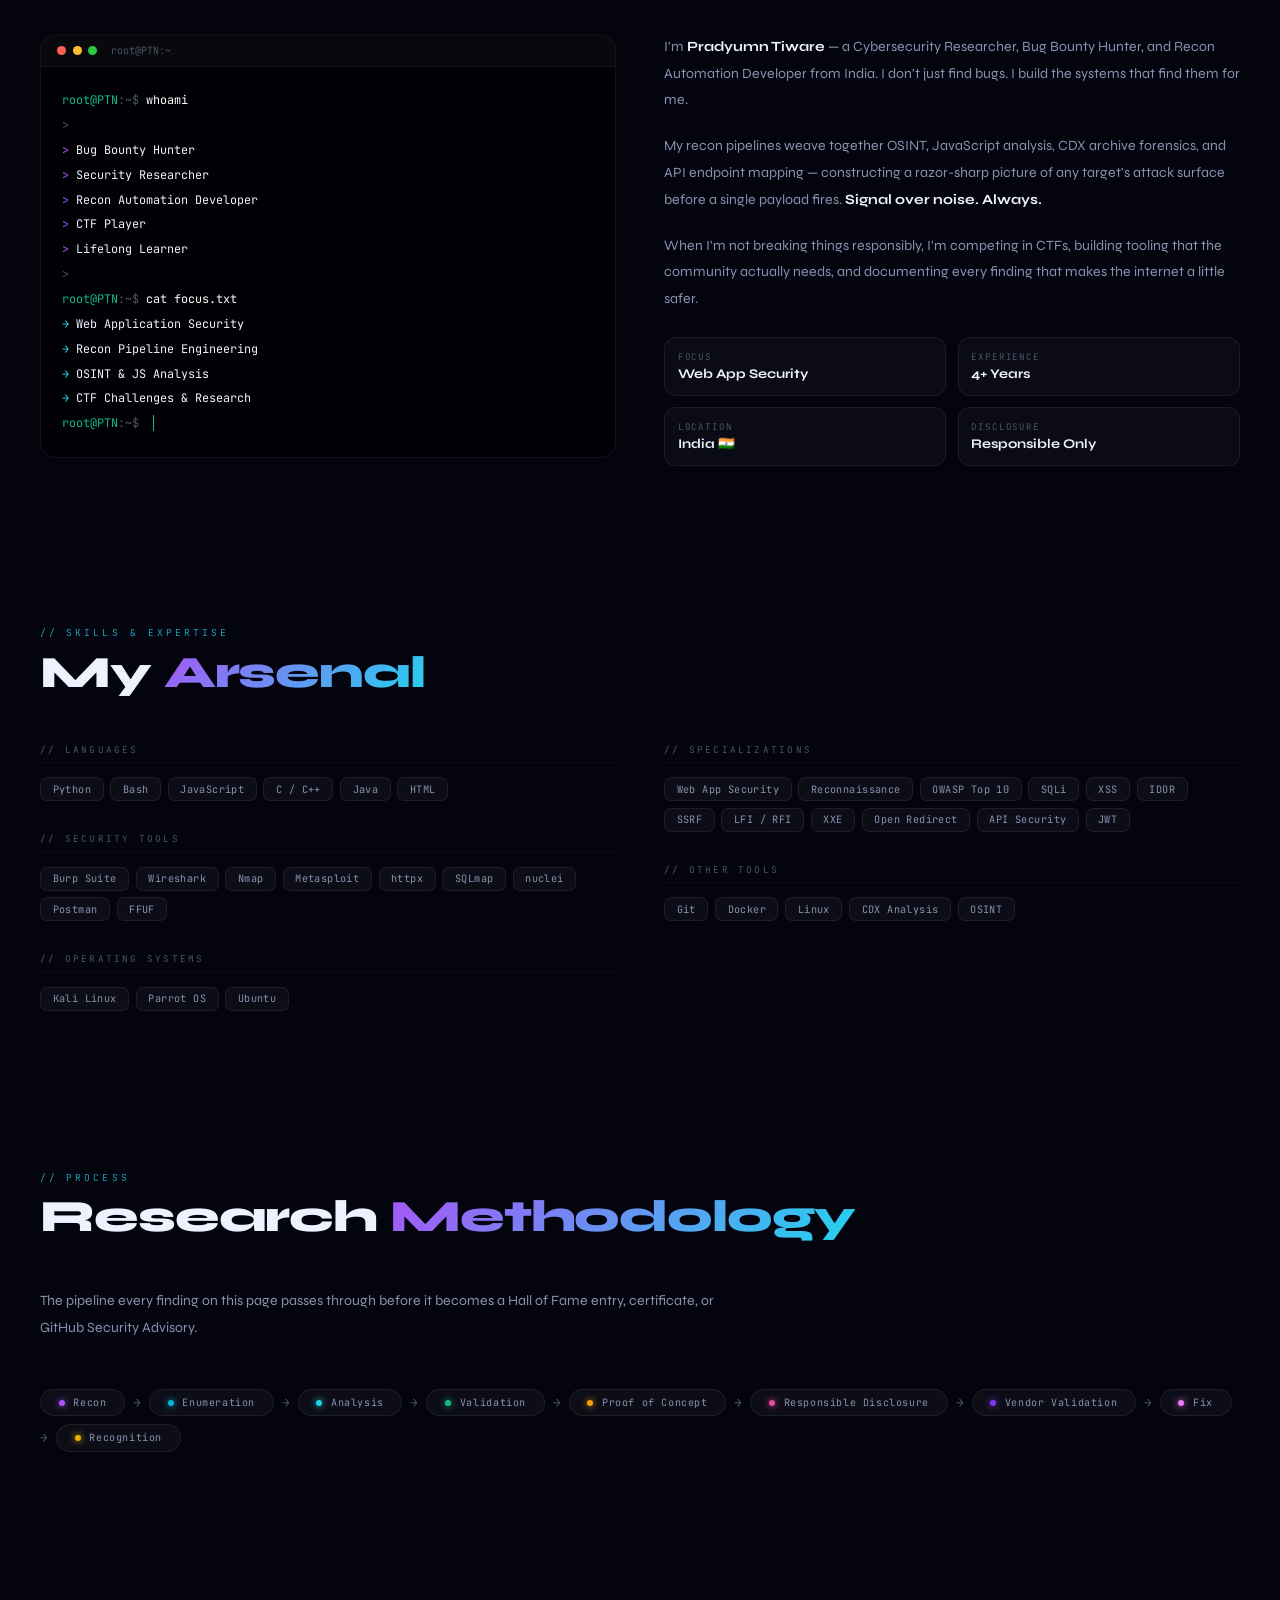
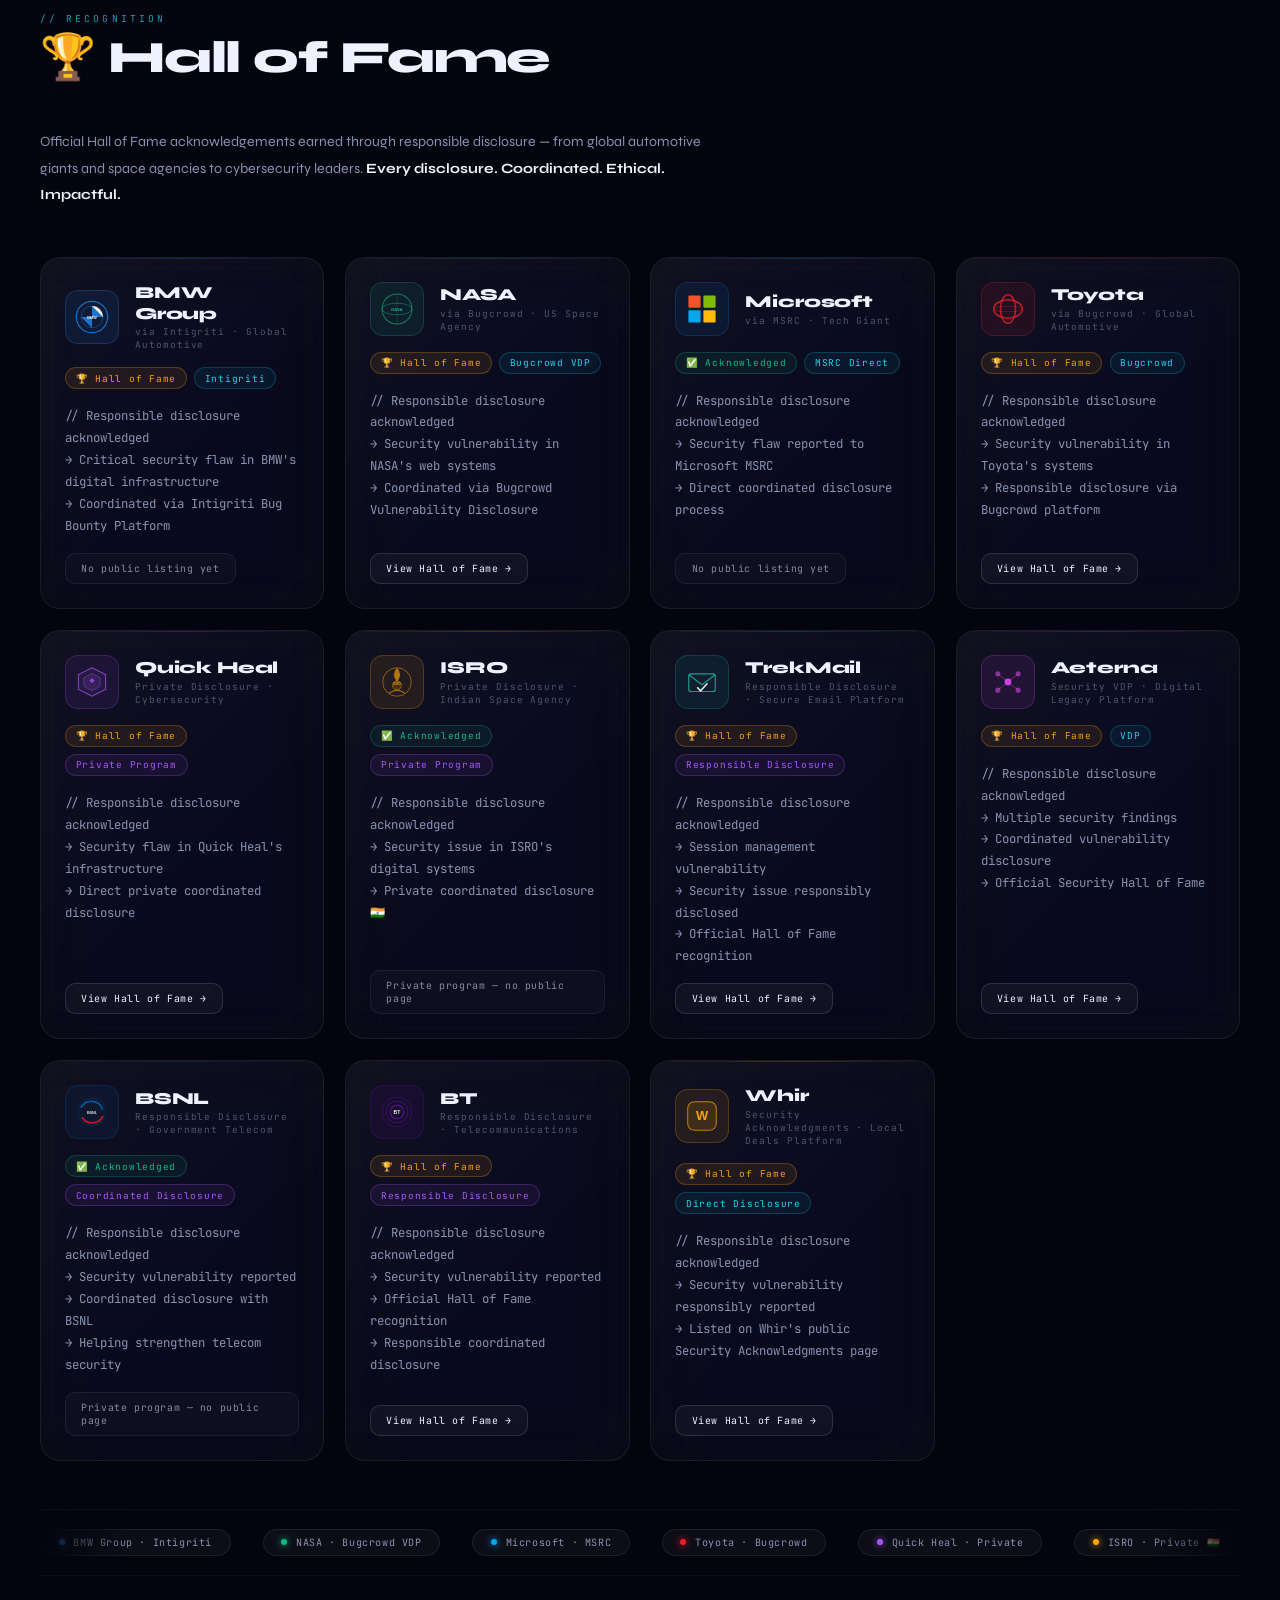
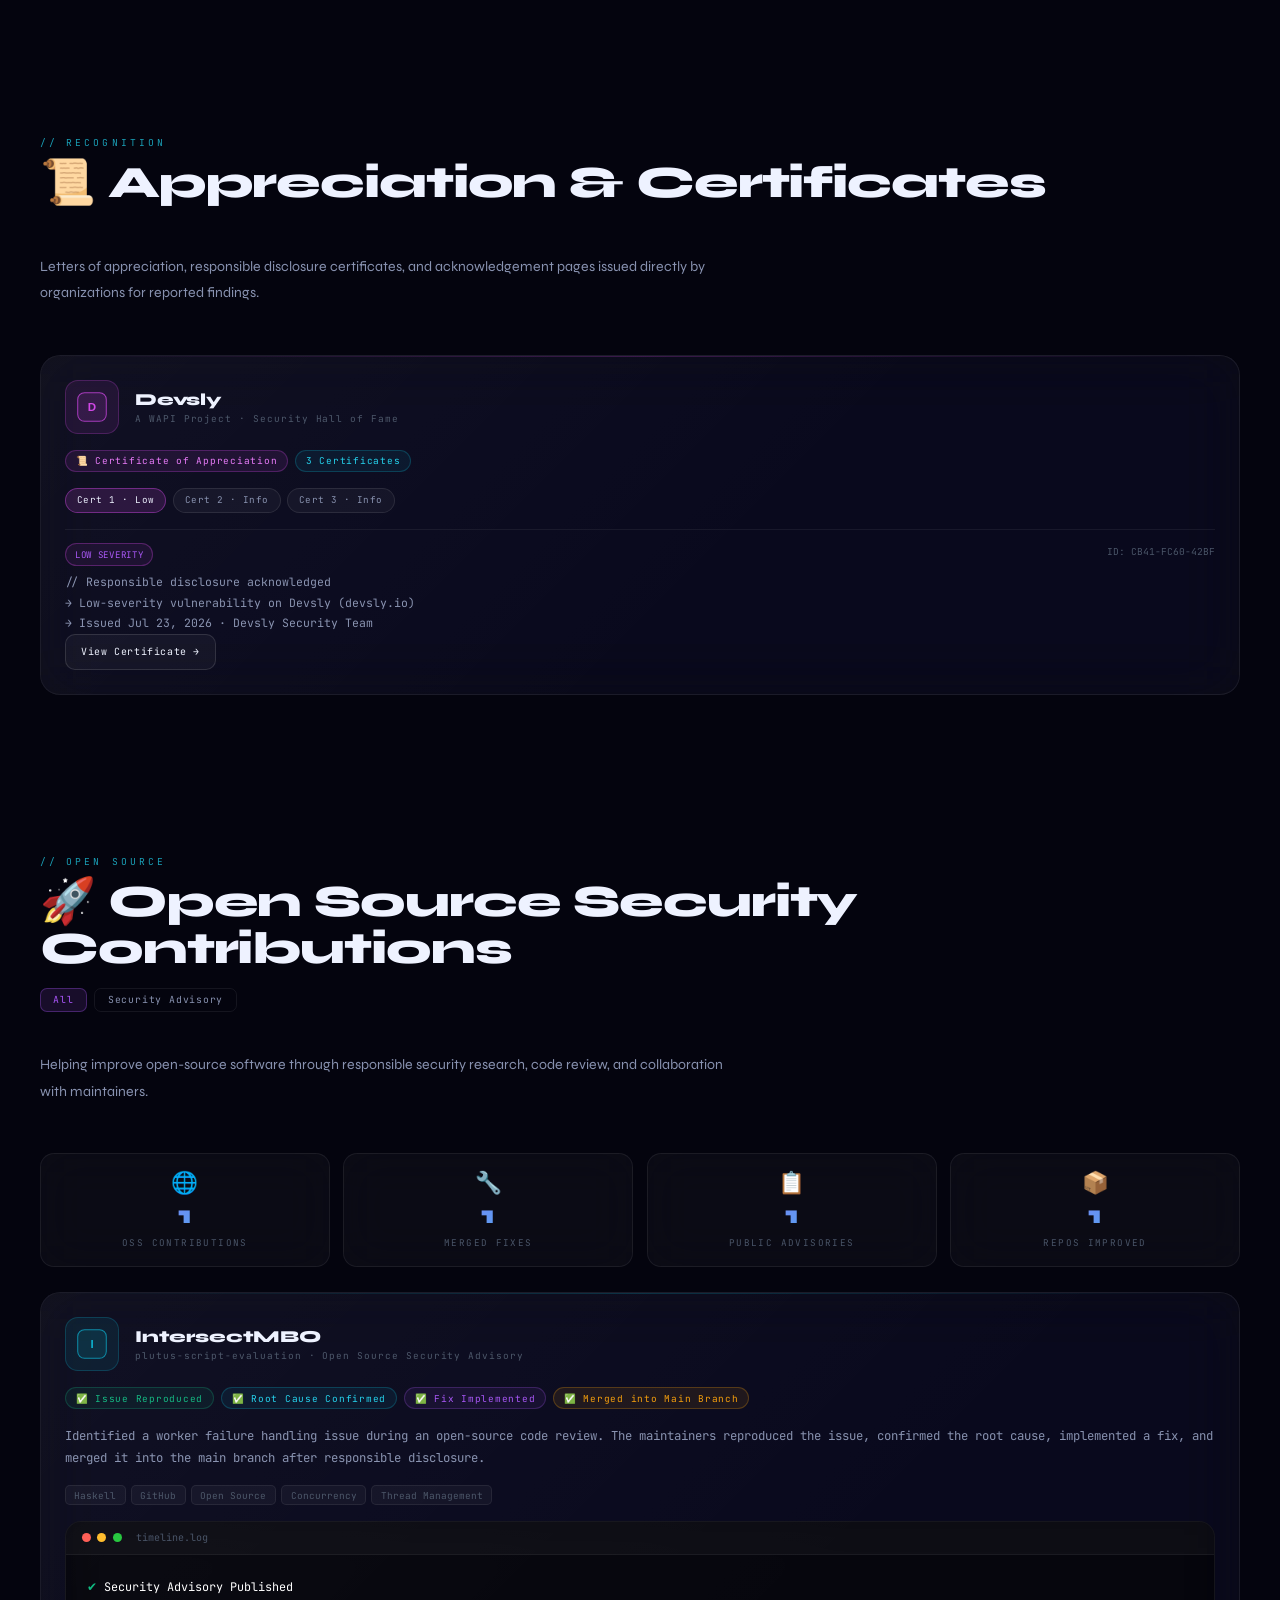
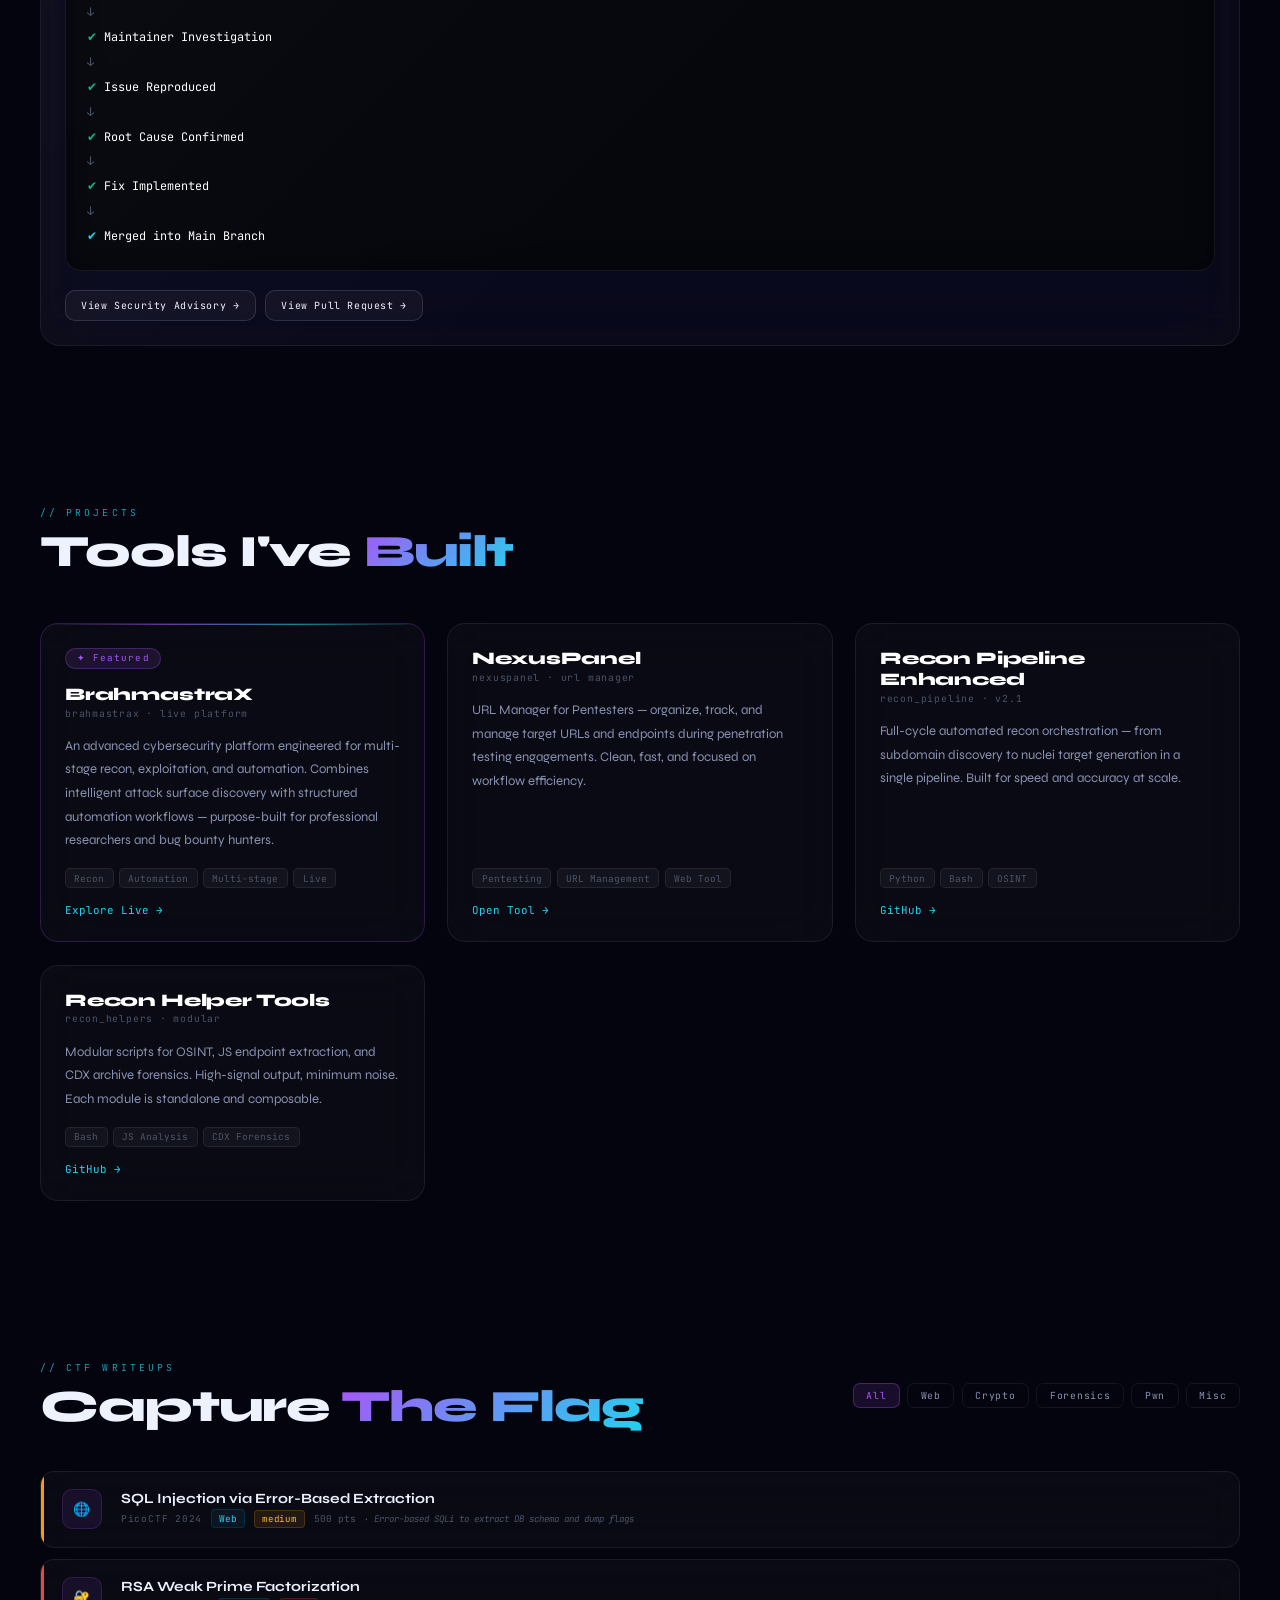
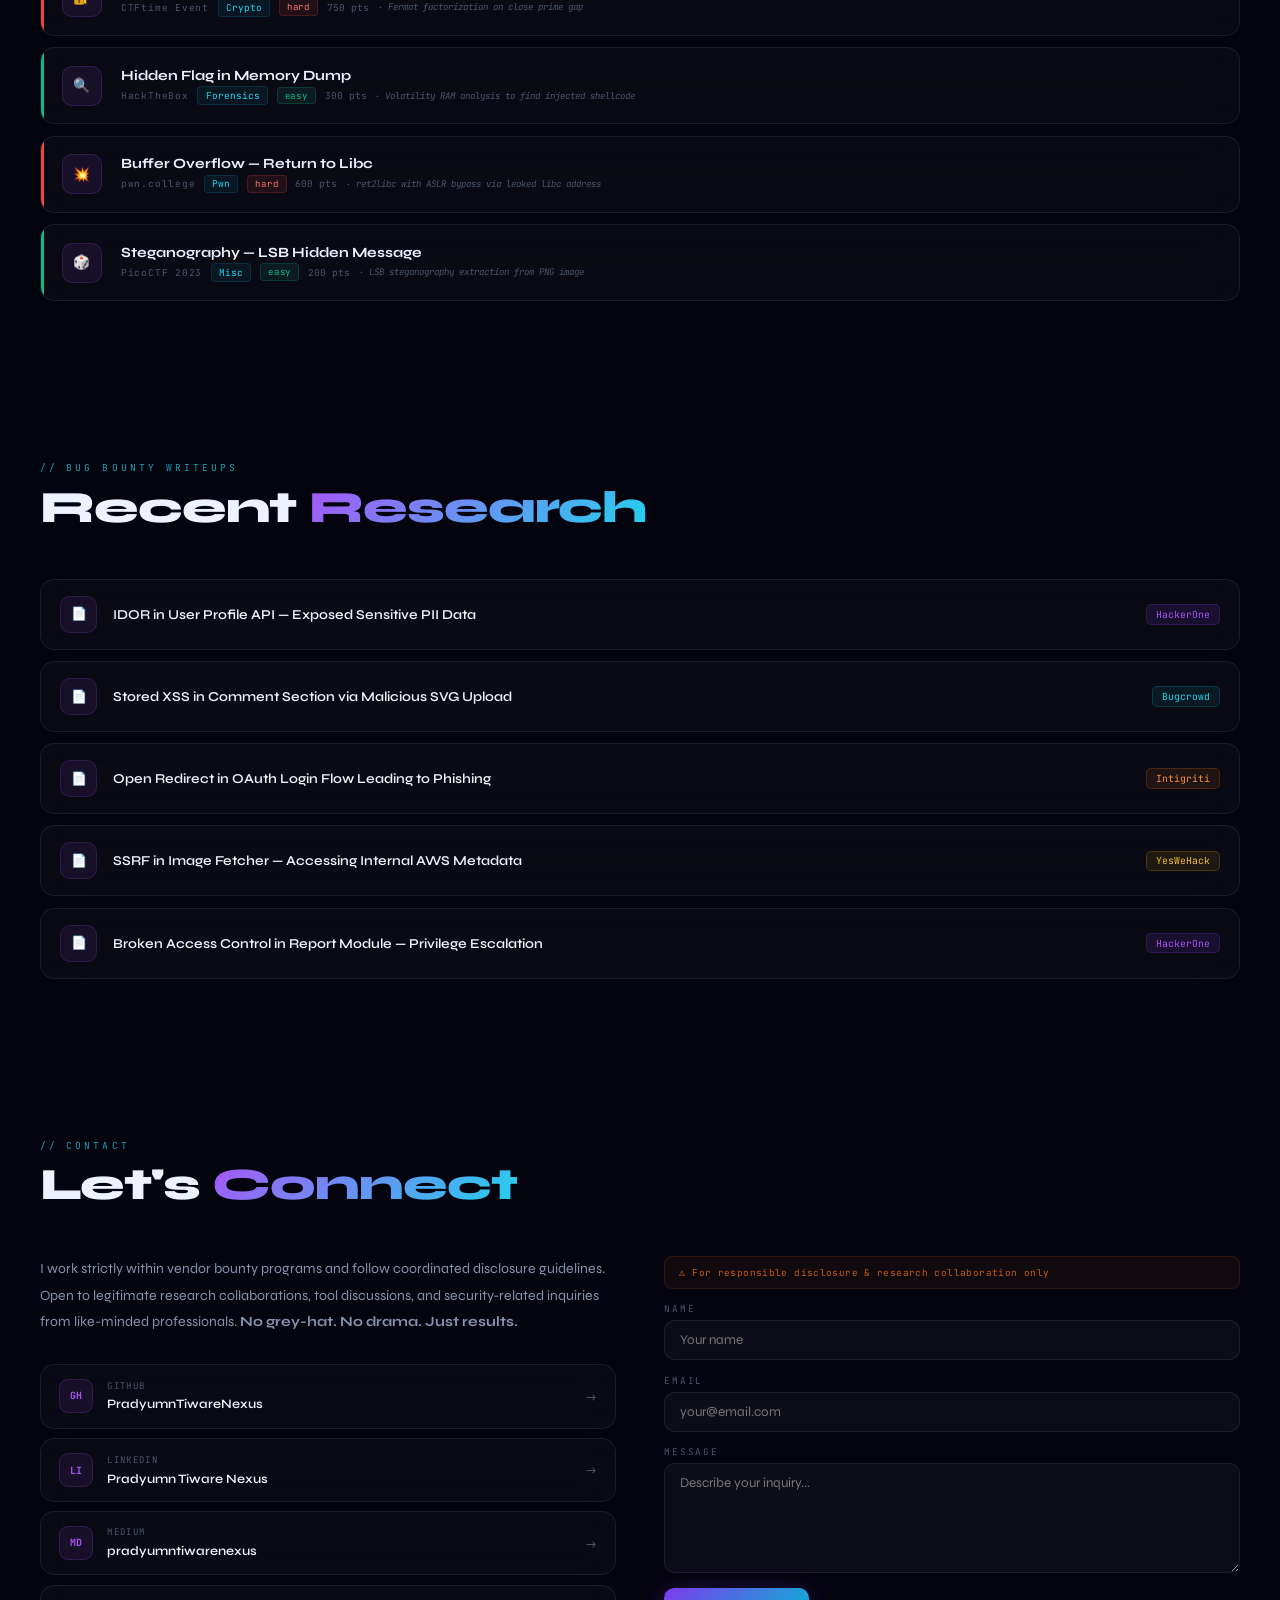
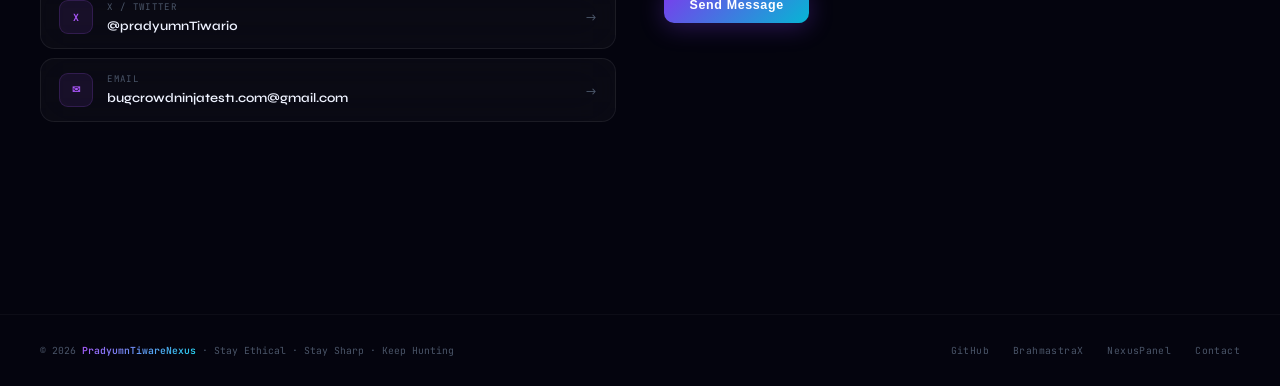
==== commit bf43abfa: "Portfolio Phase 3 - Open Source & SEO improvements" ====
--- a/index.html
+++ b/index.html
@@ -183,6 +183,7 @@
 <link rel="preconnect" href="https://fonts.googleapis.com"/>
 <link rel="preconnect" href="https://fonts.gstatic.com" crossorigin/>
 <link href="https://fonts.googleapis.com/css2?family=Syne:wght@400;500;600;700;800&family=JetBrains+Mono:wght@300;400;500;600&display=swap" rel="stylesheet"/>
+<link rel="preload" as="image" href="assets/profile.png" fetchpriority="high"/>
 <style>
 *,*::before,*::after{box-sizing:border-box;margin:0;padding:0}
 :root{
@@ -507,10 +508,25 @@
 /* ── RESPONSIVE ── */
 @media(max-width:1100px){.hero-wrap{grid-template-columns:1fr}.hero-right{display:grid;grid-template-columns:repeat(auto-fit,minmax(260px,1fr))}.ag,.cg{grid-template-columns:1fr}}
 @media(max-width:640px){main{padding:5.5rem 1.2rem 2rem}nav{padding:.75rem 1.2rem}.hero-name{font-size:2.1rem}.stats-bar{grid-template-columns:repeat(2,1fr)}.nav-links{display:none}.hero-btns{flex-direction:column}.hof-grid{grid-template-columns:1fr}}
+
+/* ═══════ PHASE 3 — ACCESSIBILITY (new, additive rules only — nothing above is edited) ═══════ */
+/* Skip-to-content link: invisible until keyboard-focused, standard WCAG 2.4.1 pattern */
+.skip-link{position:absolute;top:0;left:0;transform:translateY(-140%);background:var(--purple);color:#fff;padding:.7rem 1.15rem;z-index:10000;border-radius:0 0 10px 0;font-family:var(--mono);font-size:.72rem;letter-spacing:.05em;text-decoration:none;transition:transform .2s}
+.skip-link:focus{transform:translateY(0)}
+
+/* Visible keyboard-focus indicator site-wide. Supplements (does not remove) any existing :focus styling —
+   the site sets cursor:none for its custom cursor, so a strong focus-visible ring matters for keyboard users. */
+:focus-visible{outline:2px solid var(--purple2);outline-offset:3px;border-radius:4px}
+
+/* Respect OS-level "reduce motion" setting — WCAG 2.3.3. Purely additive; only activates for users who request it. */
+@media(prefers-reduced-motion:reduce){
+  *,*::before,*::after{animation-duration:.01ms!important;animation-iteration-count:1!important;transition-duration:.01ms!important;scroll-behavior:auto!important}
+}
 </style>
 </head>
 <body>
 
+<a href="#main-content" class="skip-link">Skip to main content</a>
 <div id="cur"></div>
 <div id="cur-ring"></div>
 <div class="bg-orbs"><div class="orb orb1"></div><div class="orb orb2"></div><div class="orb orb3"></div><div class="orb orb4"></div></div>
@@ -530,7 +546,7 @@
   <a href="#contact" class="nav-cta">Let's Connect</a>
 </nav>
 
-<main aria-label="Pradyumn Tiware Nexus Portfolio">
+<main id="main-content" aria-label="Pradyumn Tiware Nexus Portfolio">
 
 <!-- ═══ HERO ═══ -->
 <section id="home" aria-label="Hero — Pradyumn Tiware Nexus, Bug Bounty Hunter" style="position:relative;z-index:1" itemscope itemtype="https://schema.org/Person">
@@ -1444,6 +1460,38 @@
 
 renderOSSTabs();
 renderOSS();
+</script>
+
+<!-- ── PHASE 3: ACCESSIBILITY ENHANCEMENTS (runtime only — original HTML source is not edited) ── -->
+<!-- Progressively links form labels to inputs, marks the form-feedback region as a live region, -->
+<!-- and keeps aria-pressed in sync on filter tabs, without changing any existing markup on disk. -->
+<script>
+(function(){
+  // Associate each .fl-label with its sibling input/textarea for screen readers
+  document.querySelectorAll('.fg').forEach((group,i)=>{
+    const label=group.querySelector('.fl-label');
+    const field=group.querySelector('.fi,.ftx');
+    if(label&&field&&!field.id){
+      const id='field-'+i;
+      field.id=id;
+      label.setAttribute('for',id);
+    }
+  });
+  // Announce the "message sent" confirmation to screen readers
+  const fok=document.getElementById('fok');
+  if(fok){fok.setAttribute('role','status');fok.setAttribute('aria-live','polite');}
+
+  // Keep aria-pressed in sync on any .ctf-tab filter button (CTF and Open Source)
+  function syncTabs(){
+    document.querySelectorAll('.ctf-tab').forEach(btn=>{
+      btn.setAttribute('aria-pressed',btn.classList.contains('active')?'true':'false');
+    });
+  }
+  syncTabs();
+  document.querySelectorAll('.ctf-tabs').forEach(wrap=>{
+    new MutationObserver(syncTabs).observe(wrap,{childList:true,subtree:true,attributes:true});
+  });
+})();
 </script>
 
 <!-- ── ANIMATED STAT COUNTERS (Open Source stats + Achievement Dashboard) ── -->
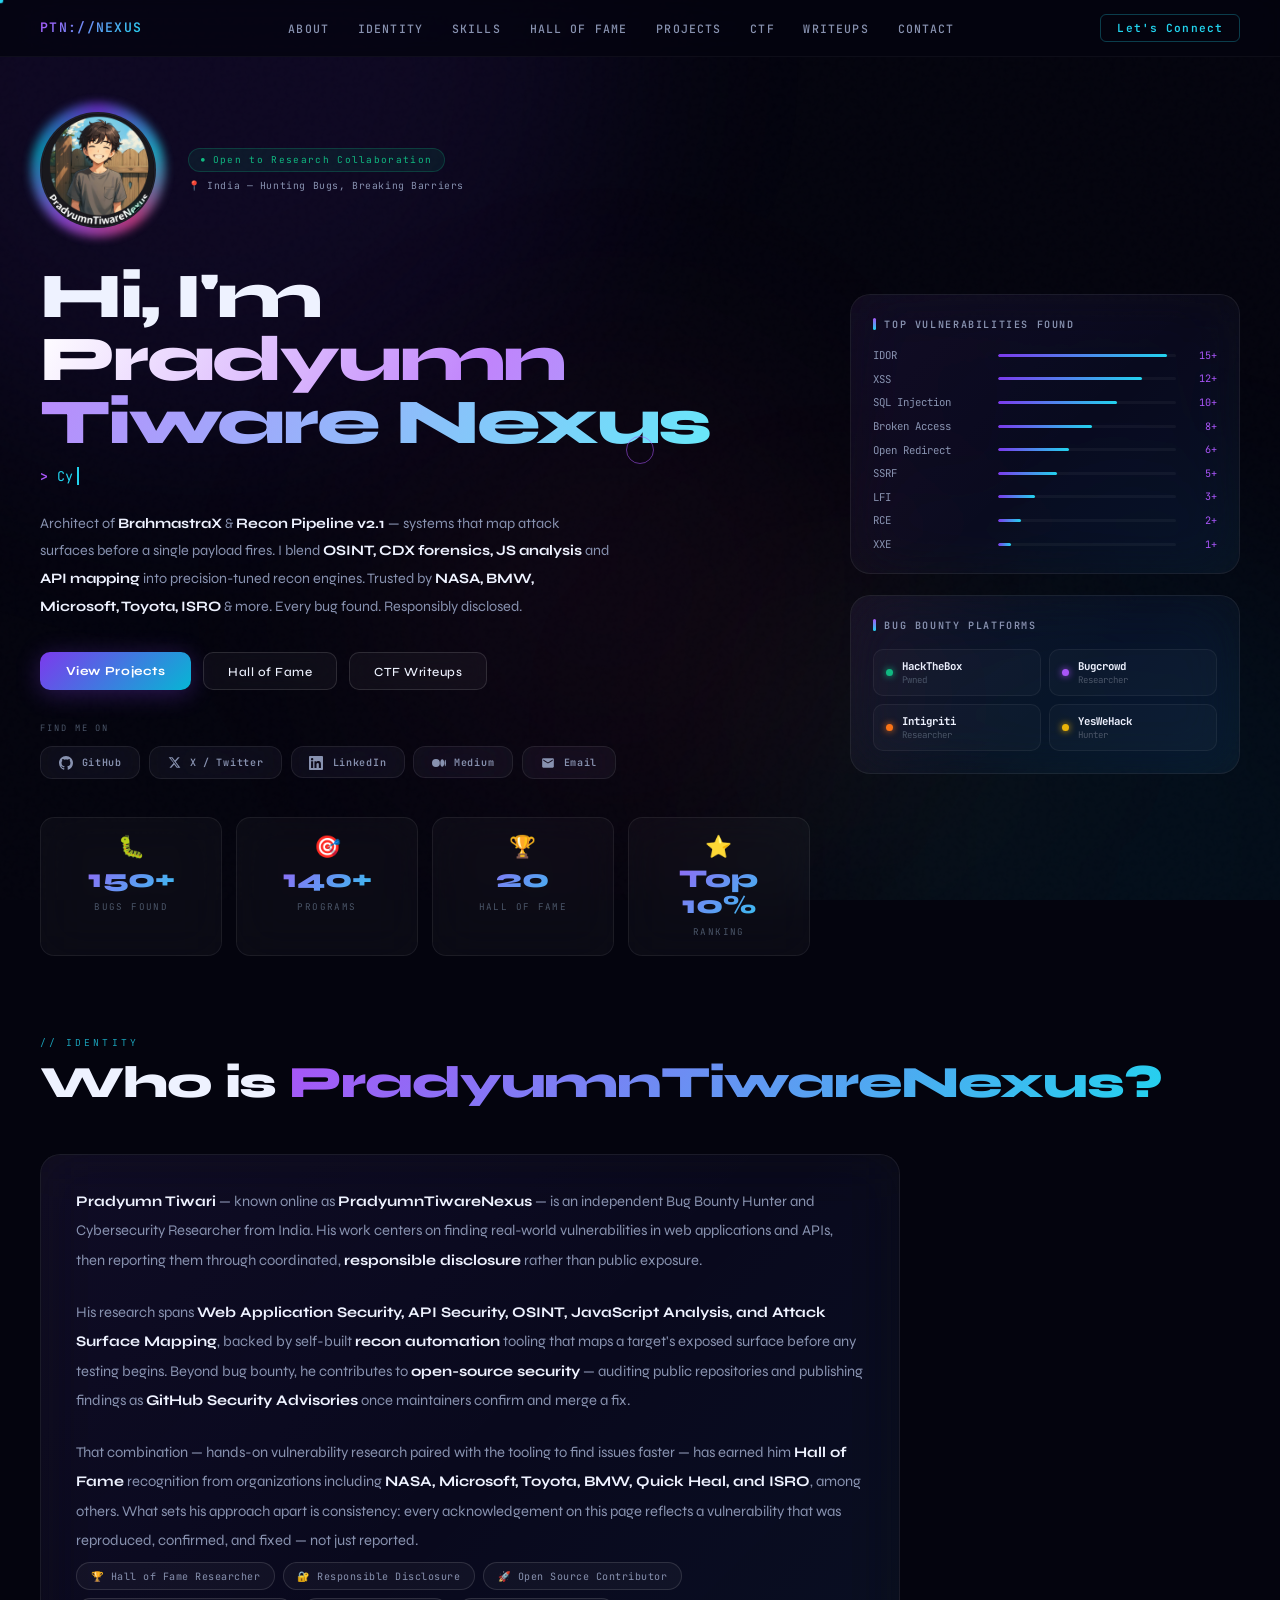
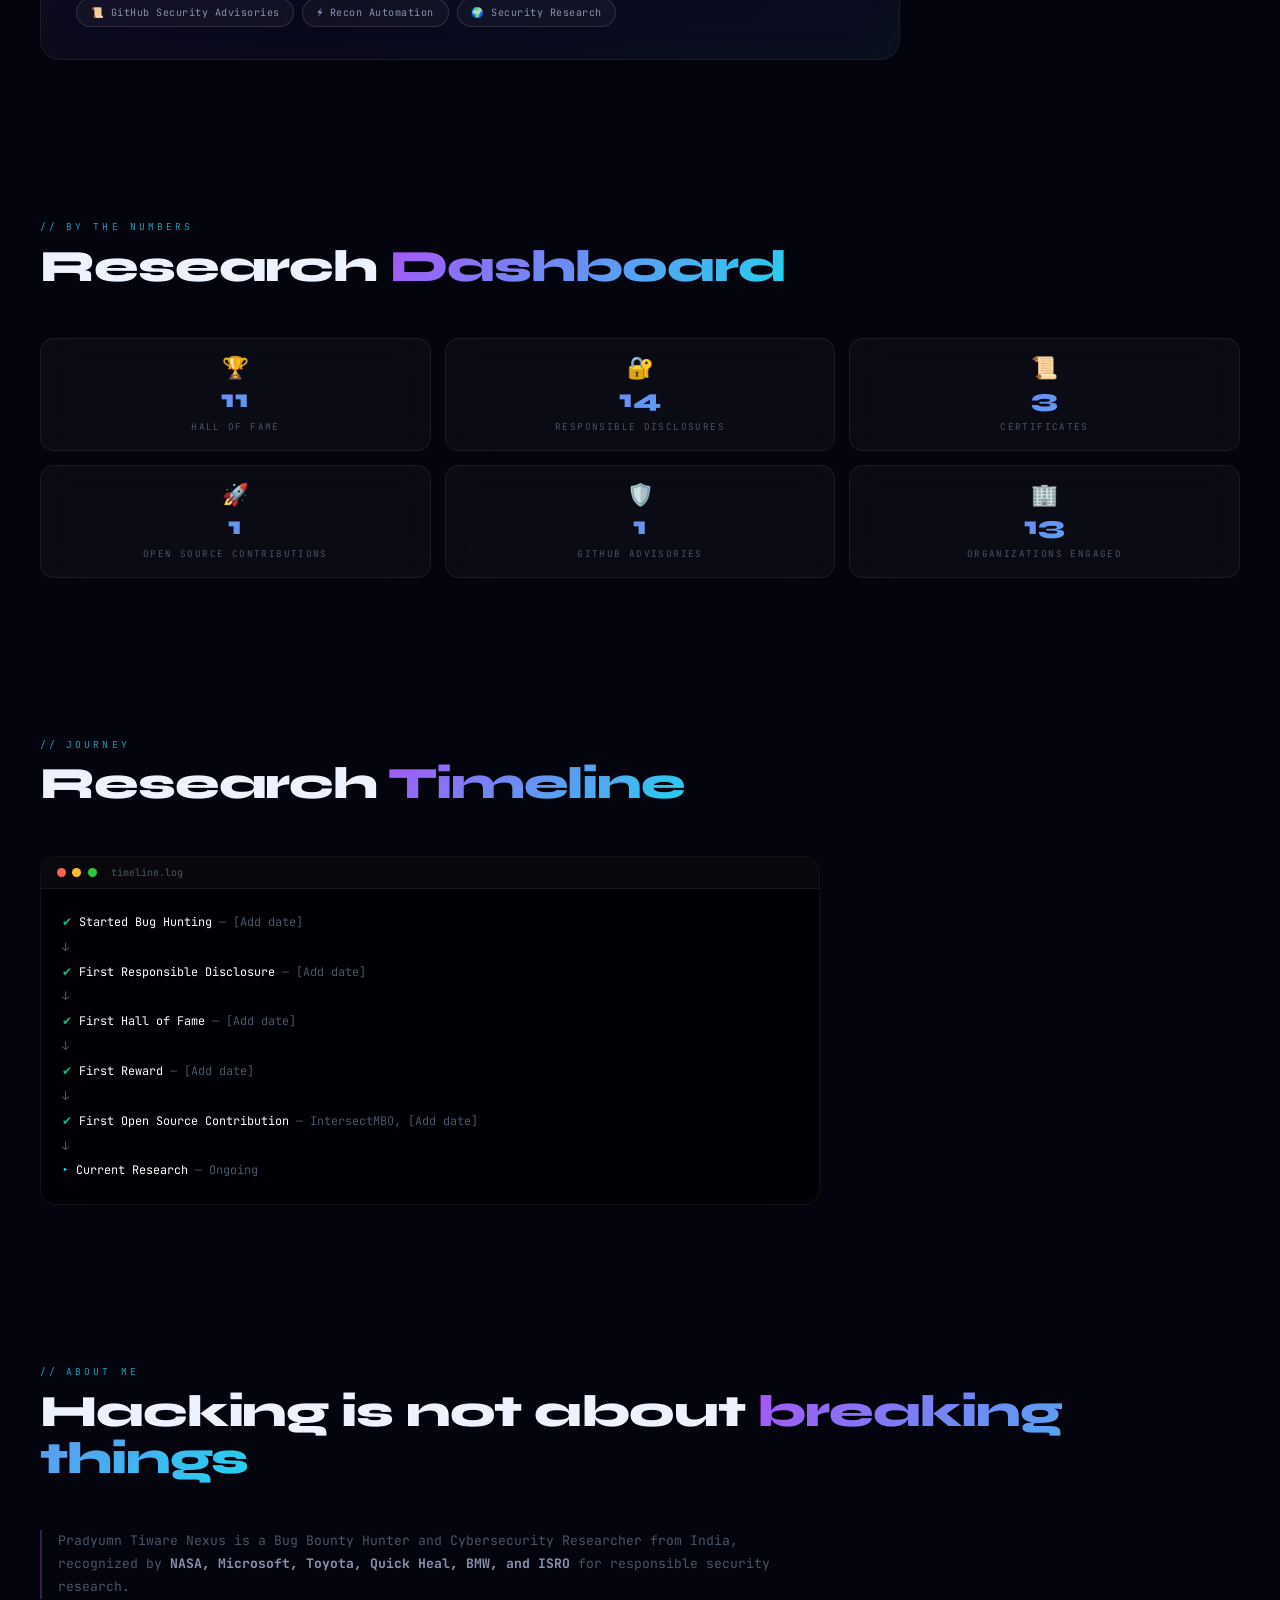
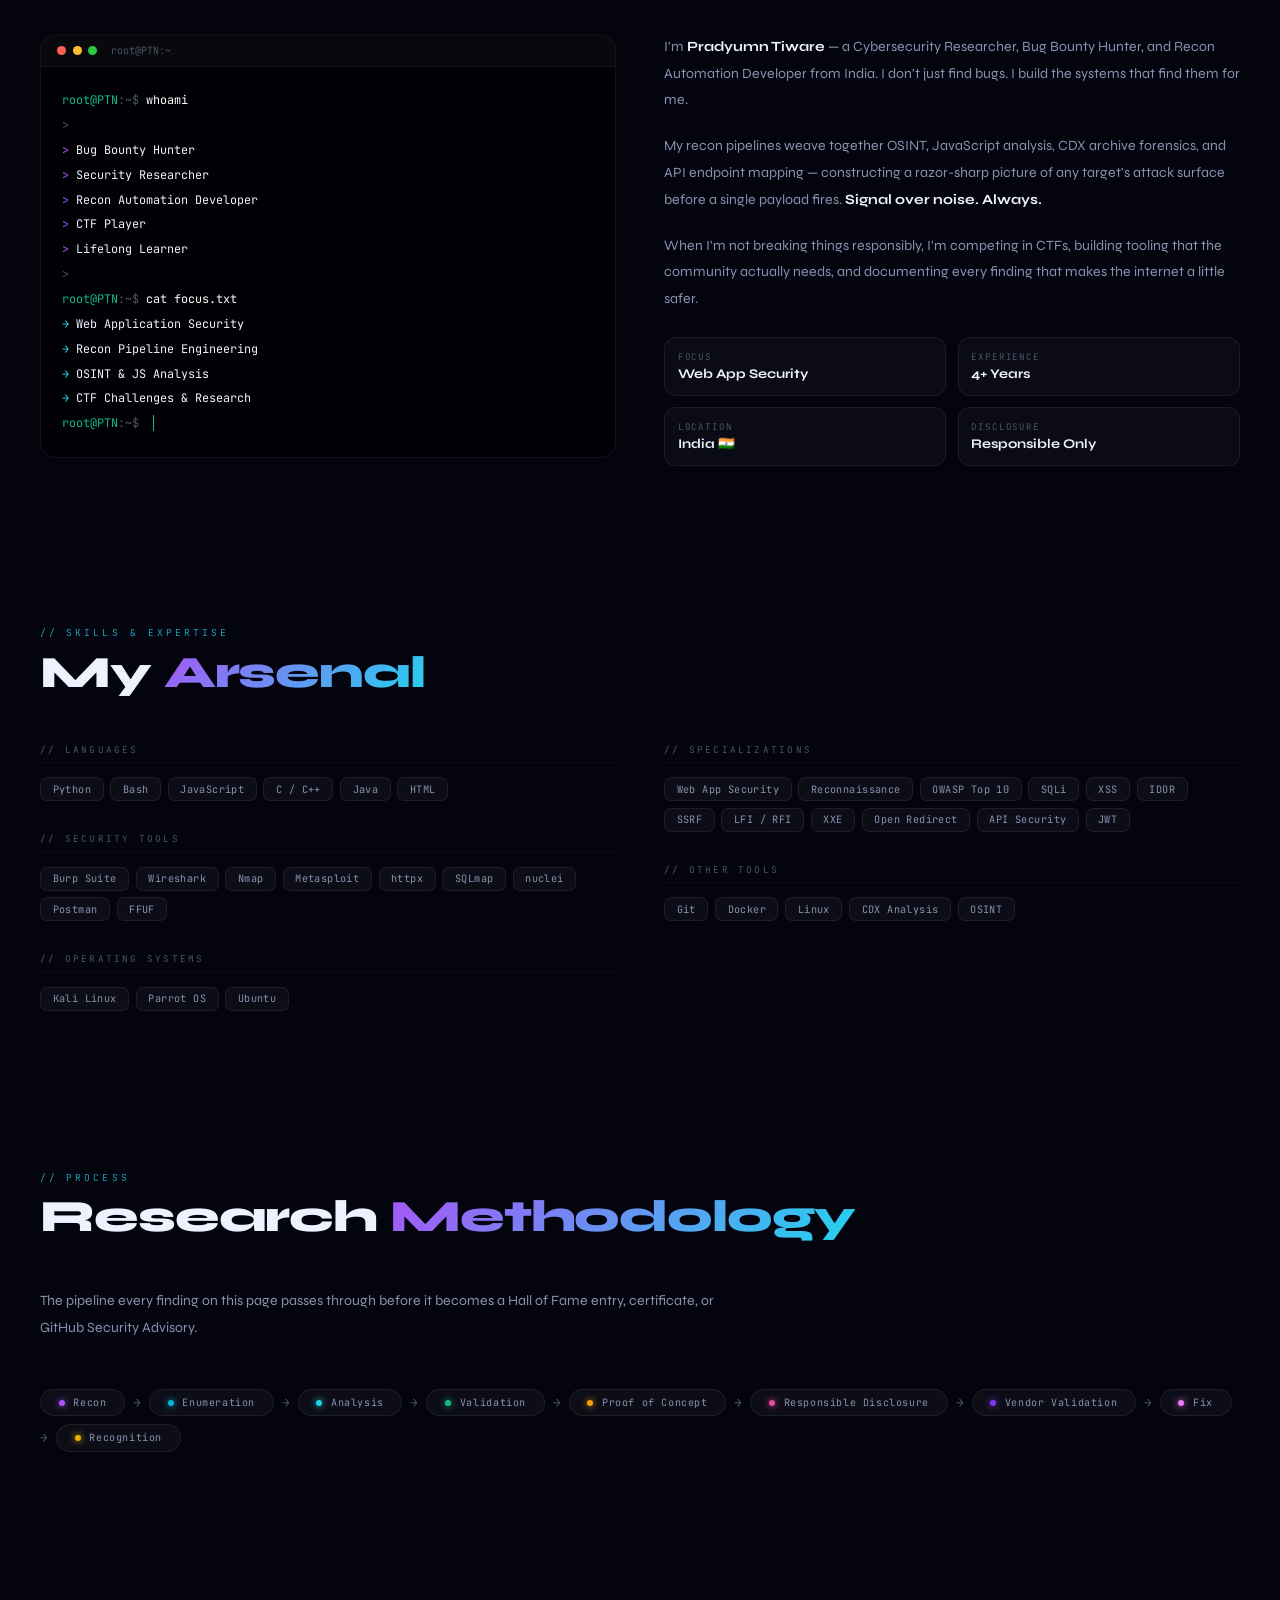
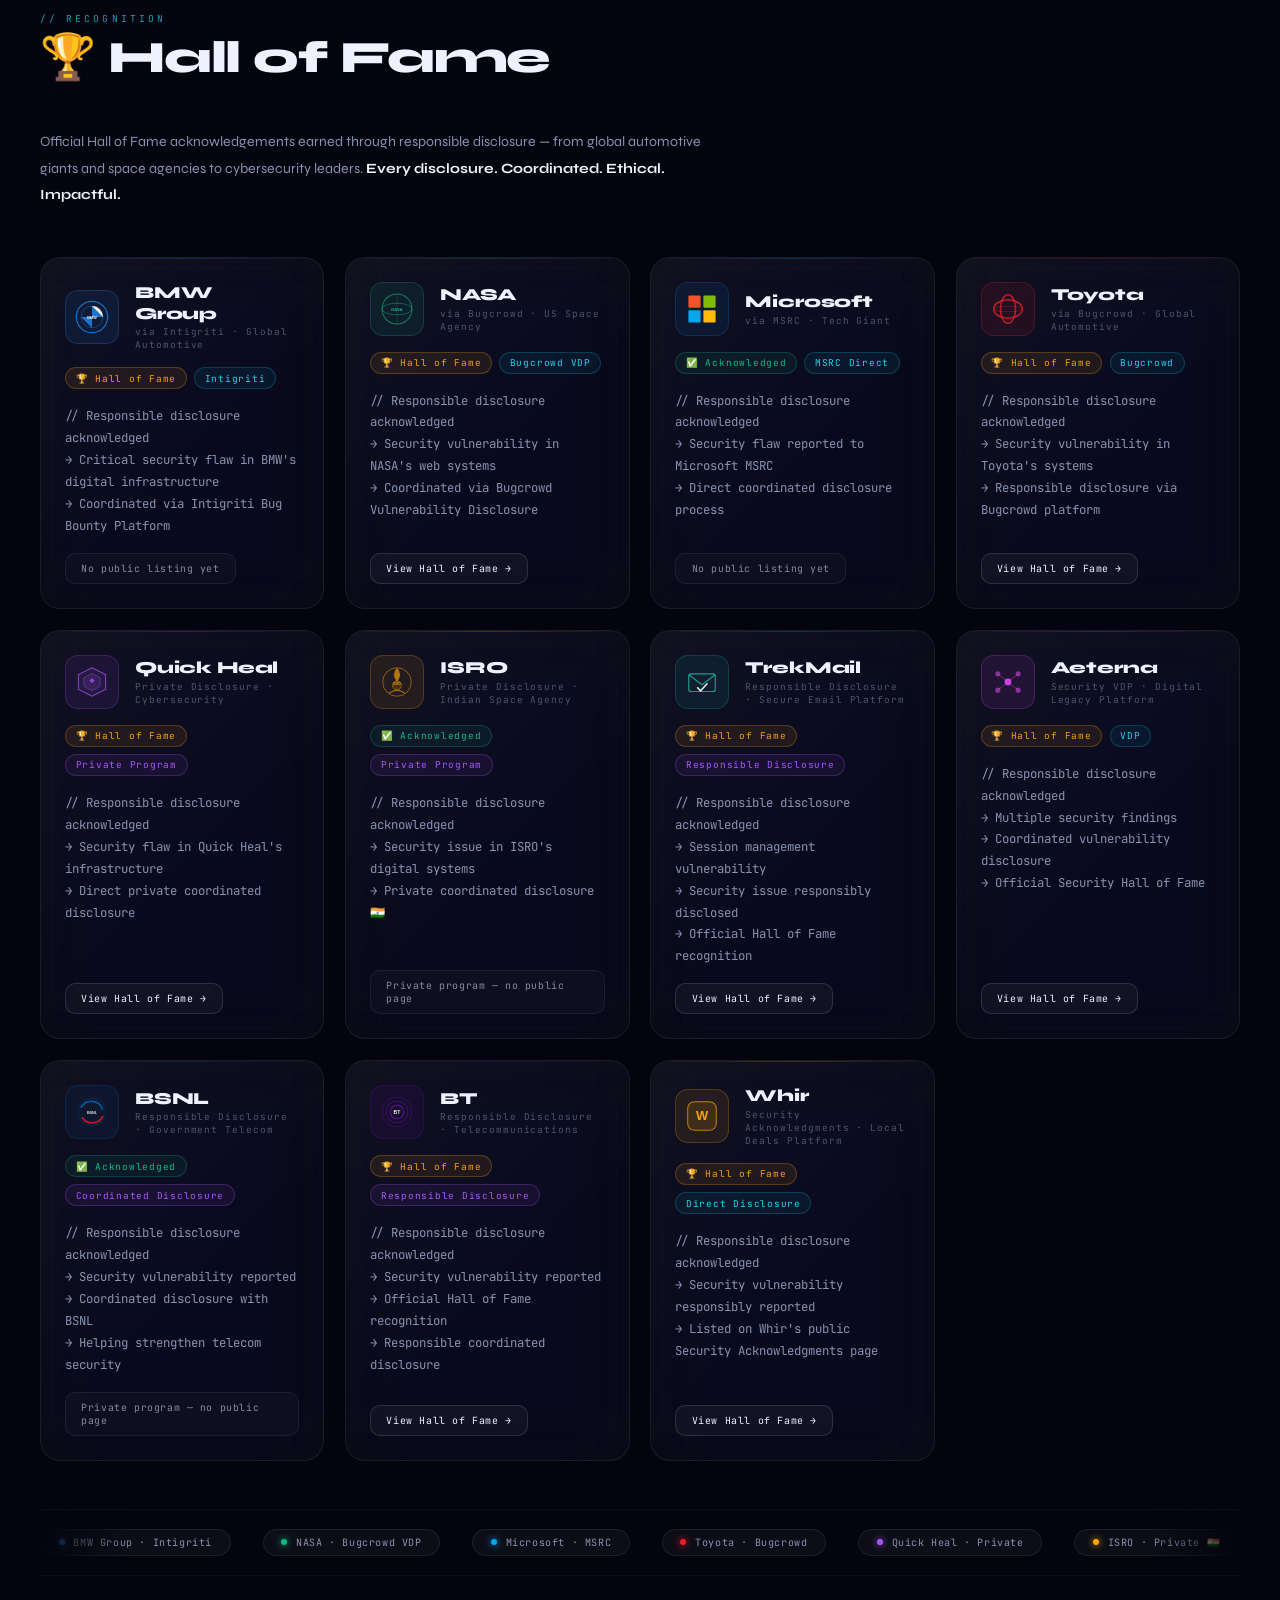
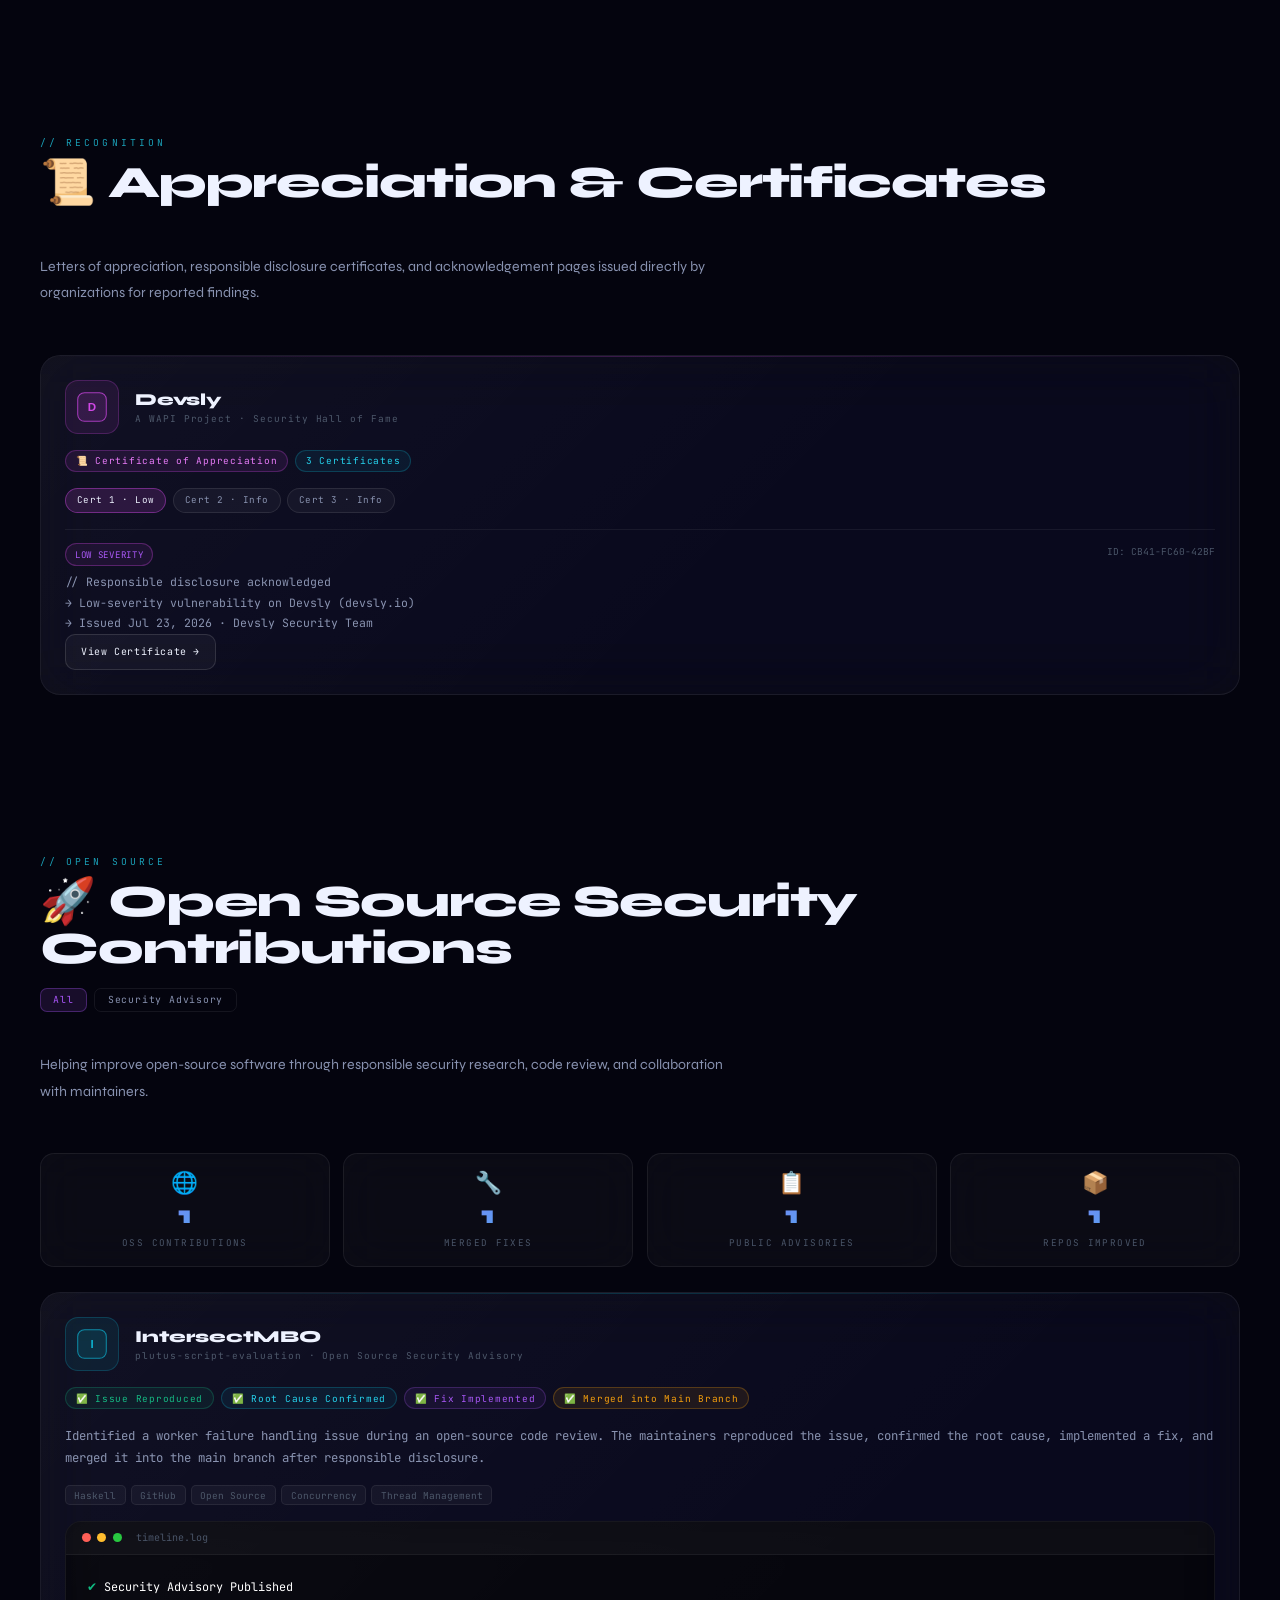
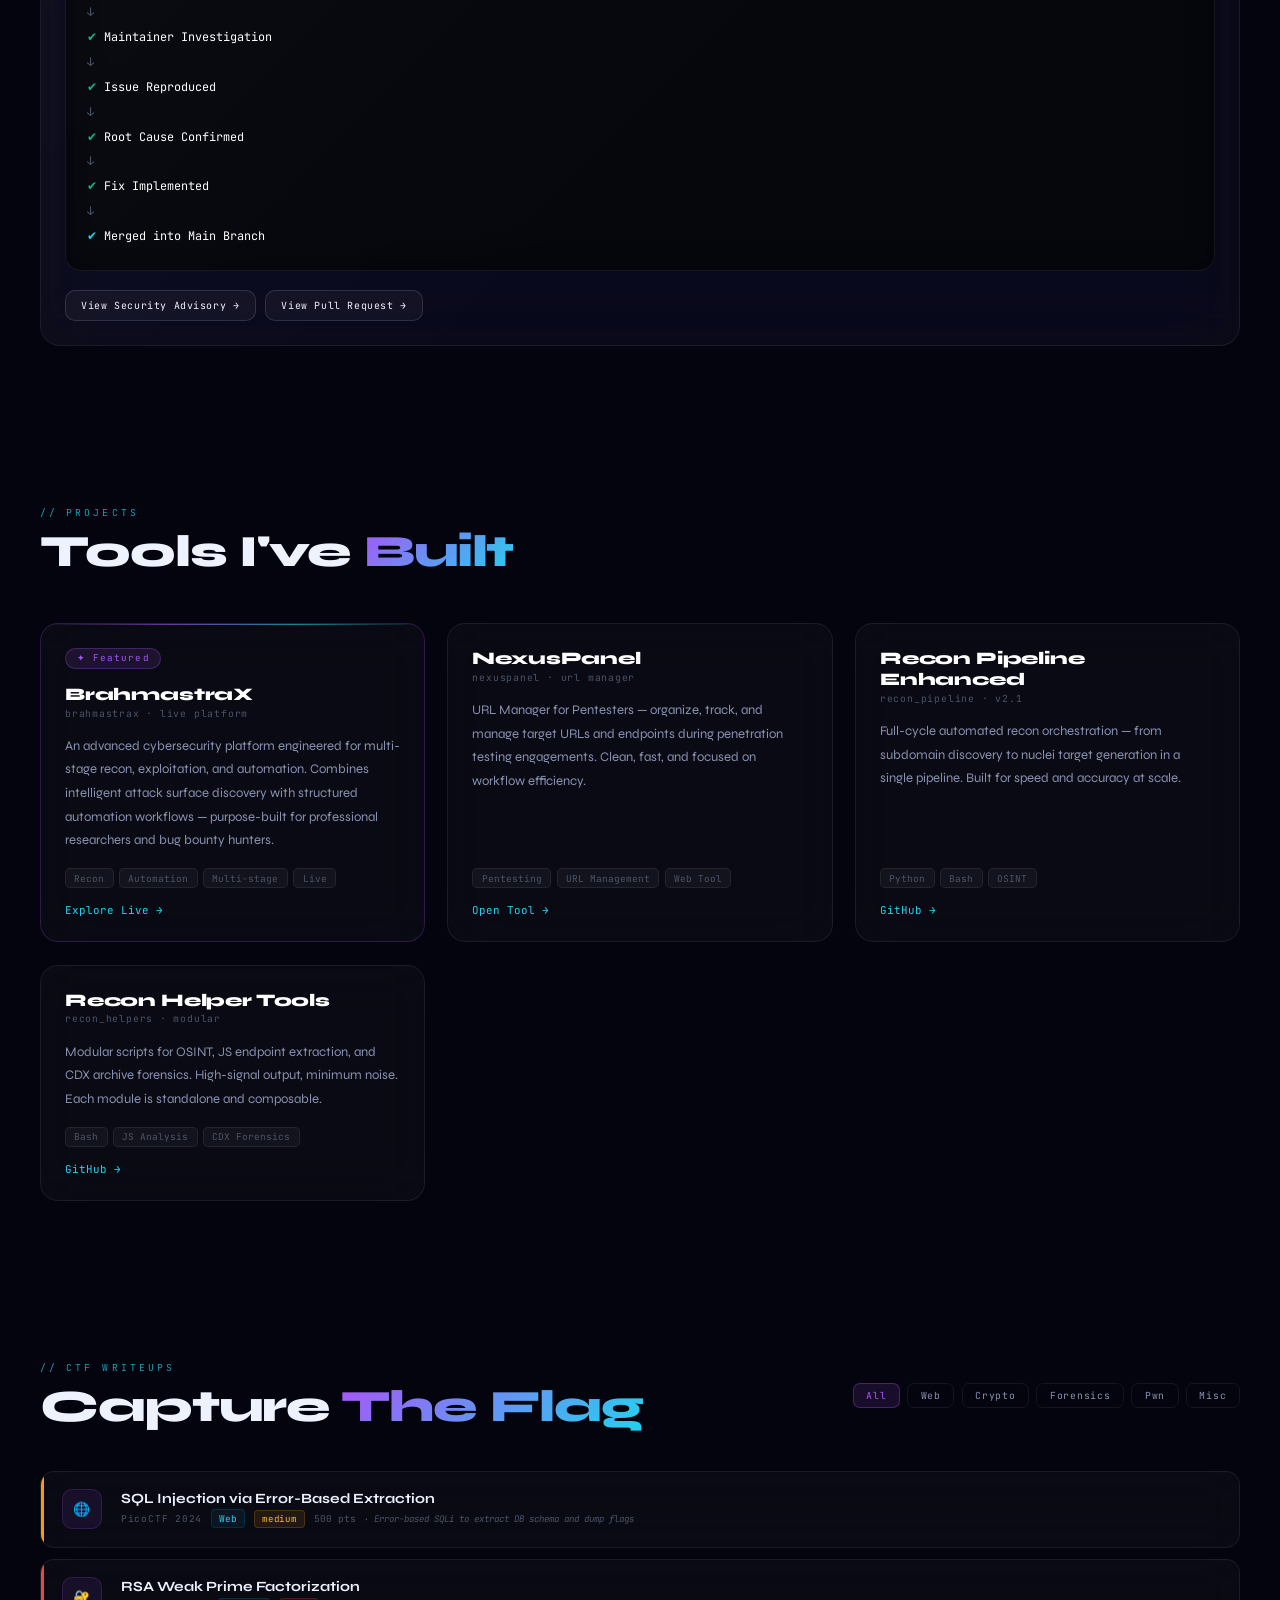
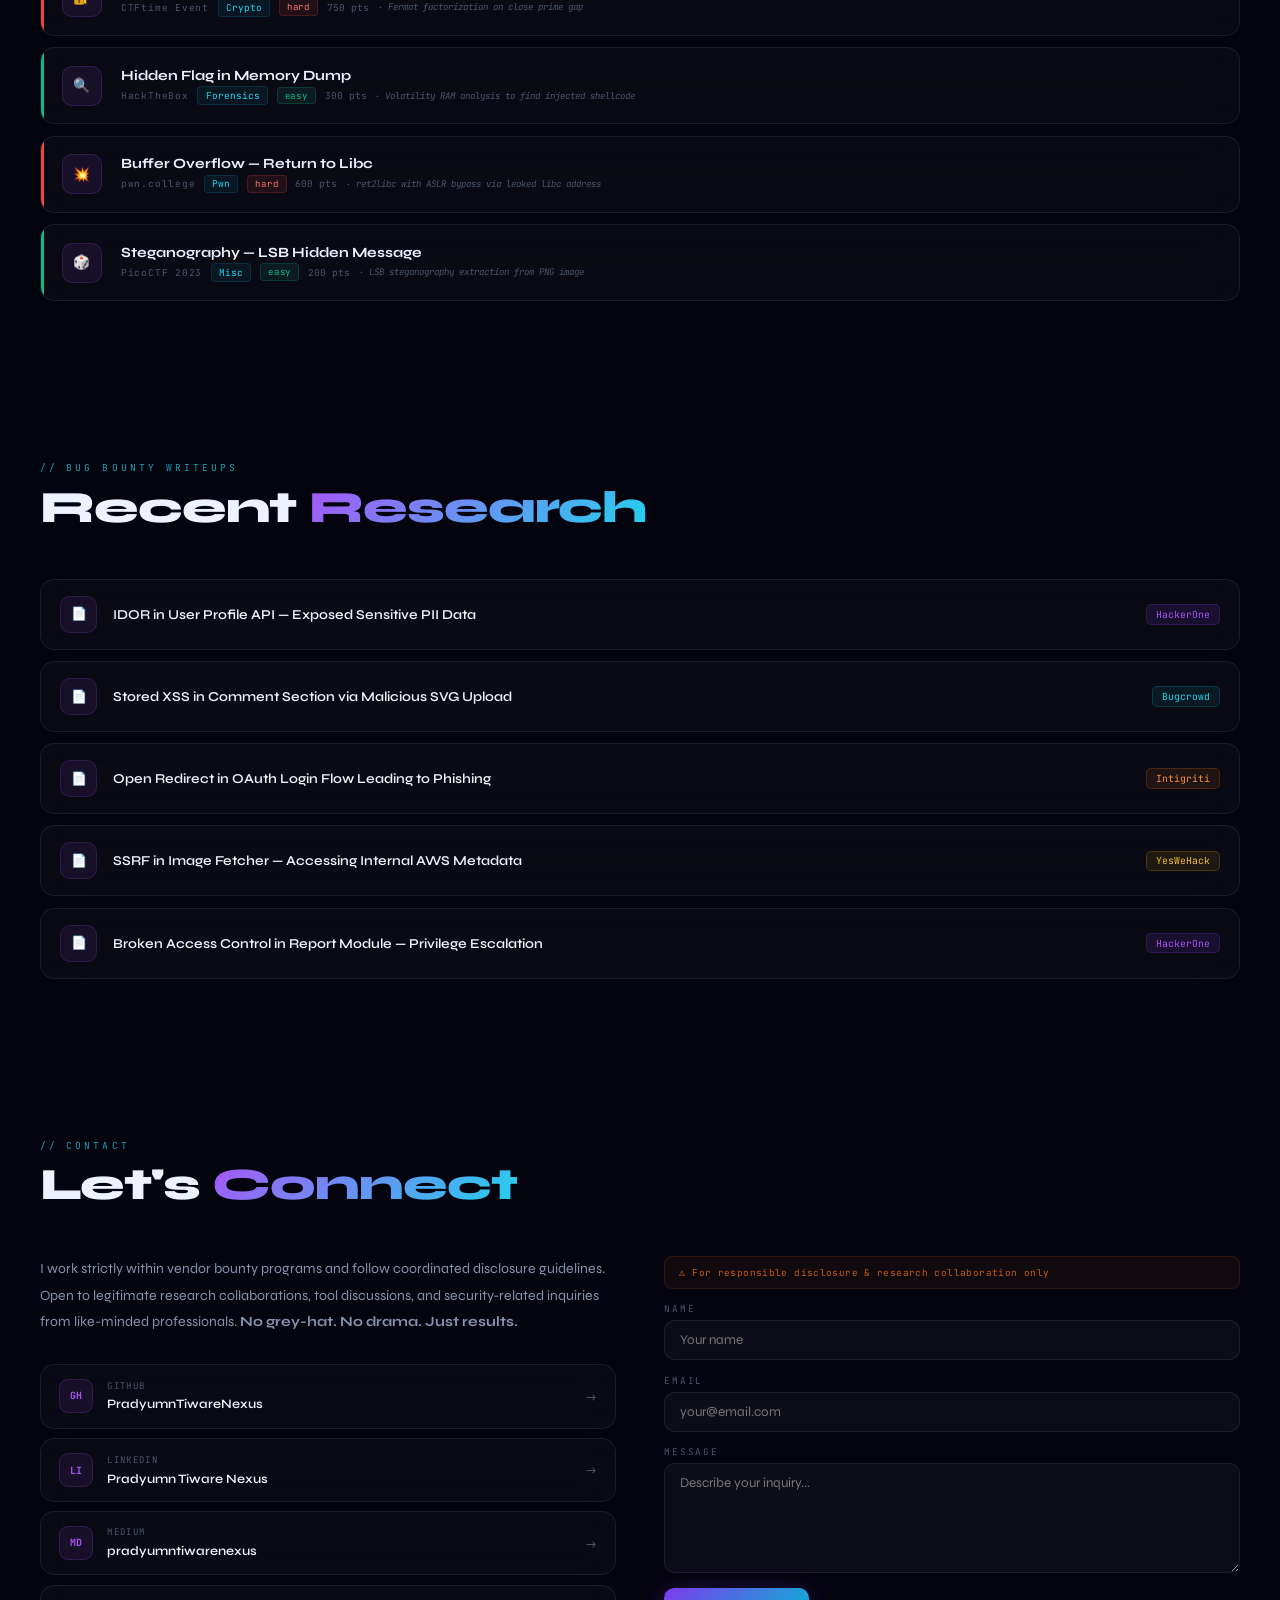
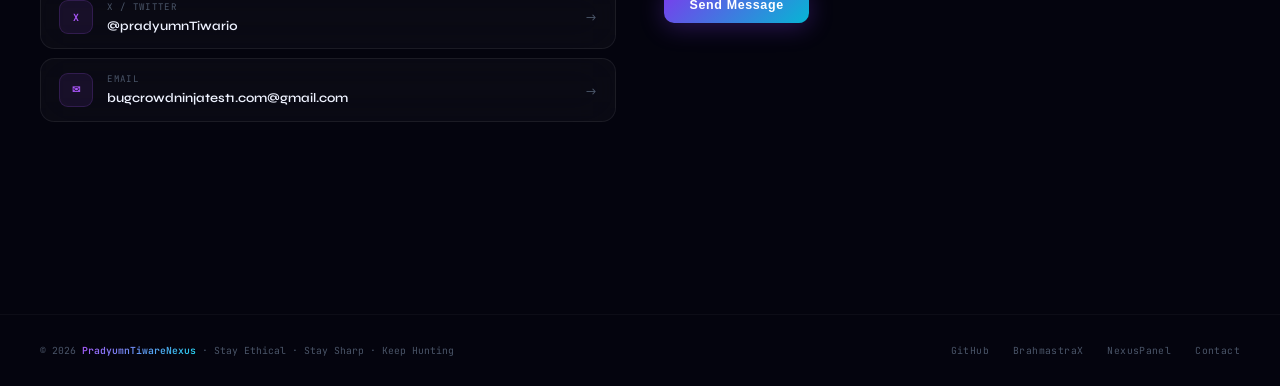
==== commit 7f6f6920: "Add files via upload" ====
--- a/index.html
+++ b/index.html
@@ -1,1529 +1,1529 @@
-<!DOCTYPE html>
-<html lang="en" itemscope itemtype="https://schema.org/ProfilePage">
-<head>
-<meta charset="UTF-8"/>
-<meta name="viewport" content="width=device-width, initial-scale=1.0"/>
-
-<!-- ═══ PRIMARY SEO META ═══ -->
-<title>Pradyumn Tiware Nexus | Bug Bounty Hunter &amp; Security Researcher</title>
-<meta name="description" content="Pradyumn Tiware Nexus — Bug Bounty Hunter and Security Researcher from India. Acknowledged by NASA, BMW, Microsoft, Toyota &amp; ISRO. Builder of BrahmastraX recon platform. Hunting bugs ethically across HackerOne, Bugcrowd, Intigriti."/>
-<meta name="keywords" content="Pradyumn Tiware Nexus, PradyumnTiwareNexus, pradyumntiwarenexus, Bug Bounty Hunter, Security Researcher, Cybersecurity Researcher, Recon Automation, OSINT, Penetration Tester, BrahmastraX, HackerOne, Bugcrowd, Intigriti, NASA Hall of Fame, Microsoft MSRC, Web Application Security, CTF Player, India Bug Bounty"/>
-<meta name="author" content="Pradyumn Tiware Nexus"/>
-<meta name="robots" content="index, follow, max-snippet:-1, max-image-preview:large, max-video-preview:-1"/>
-<meta name="googlebot" content="index, follow"/>
-<meta name="theme-color" content="#04040e"/>
-<meta name="geo.region" content="IN"/>
-<meta name="geo.country" content="India"/>
-<meta name="language" content="English"/>
-<meta name="revisit-after" content="7 days"/>
-<link rel="canonical" href="https://pradyumntiwarenexus.github.io/"/>
-
-<!-- ═══ OPEN GRAPH (Facebook / LinkedIn) ═══ -->
-<meta property="og:type" content="profile"/>
-<meta property="og:title" content="Pradyumn Tiware Nexus | Bug Bounty Hunter &amp; Security Researcher"/>
-<meta property="og:description" content="Bug Bounty Hunter and Security Researcher from India. Acknowledged by NASA, BMW, Microsoft, Toyota &amp; ISRO. Builder of BrahmastraX. Hunting bugs ethically."/>
-<meta property="og:url" content="https://pradyumntiwarenexus.github.io/"/>
-<meta property="og:site_name" content="Pradyumn Tiware Nexus"/>
-<meta property="og:image" content="https://pradyumntiwarenexus.github.io/assets/profile.png"/>
-<meta property="og:image:width" content="1200"/>
-<meta property="og:image:height" content="630"/>
-<meta property="og:image:alt" content="Pradyumn Tiware Nexus — Bug Bounty Hunter &amp; Security Researcher"/>
-<meta property="og:locale" content="en_US"/>
-<meta property="profile:first_name" content="Pradyumn"/>
-<meta property="profile:last_name" content="Tiware Nexus"/>
-<meta property="profile:username" content="PradyumnTiwareNexus"/>
-
-<!-- ═══ TWITTER / X CARD ═══ -->
-<meta name="twitter:card" content="summary_large_image"/>
-<meta name="twitter:site" content="@pradyumnTiwari0"/>
-<meta name="twitter:creator" content="@pradyumnTiwari0"/>
-<meta name="twitter:title" content="Pradyumn Tiware Nexus | Bug Bounty Hunter &amp; Security Researcher"/>
-<meta name="twitter:description" content="Bug Bounty Hunter and Security Researcher from India. Acknowledged by NASA, BMW, Microsoft, Toyota &amp; ISRO. Builder of BrahmastraX recon platform."/>
-<meta name="twitter:image" content="https://pradyumntiwarenexus.github.io/assets/profile.png"/>
-<meta name="twitter:image:alt" content="Pradyumn Tiware Nexus — Bug Bounty Hunter &amp; Security Researcher"/>
-
-<!-- ═══ FAVICON ═══ -->
-<link rel="icon" type="image/png" href="https://pradyumntiwarenexus.github.io/assets/profile.png"/>
-<link rel="apple-touch-icon" href="https://pradyumntiwarenexus.github.io/assets/profile.png"/>
-<link rel="shortcut icon" href="https://pradyumntiwarenexus.github.io/assets/profile.png"/>
-
-<!-- ═══ STRUCTURED DATA — JSON-LD PERSON SCHEMA ═══ -->
-<script type="application/ld+json">
-{
-  "@context": "https://schema.org",
-  "@type": "Person",
-  "@id": "https://pradyumntiwarenexus.github.io/#PradyumnTiwareNexus",
-  "name": "Pradyumn Tiware Nexus",
-  "alternateName": ["PradyumnTiwareNexus", "pradyumntiwarenexus", "Pradyumn Tiware"],
-  "description": "Pradyumn Tiware Nexus is an independent Bug Bounty Hunter, Cybersecurity Researcher, and Recon Automation Developer from India. Acknowledged by NASA, BMW Group, Microsoft, Toyota, ISRO, and Quick Heal for responsible security disclosures. Builder of BrahmastraX recon platform.",
-  "url": "https://pradyumntiwarenexus.github.io/",
-  "image": {
-    "@type": "ImageObject",
-    "url": "https://pradyumntiwarenexus.github.io/assets/profile.png",
-    "width": 400,
-    "height": 400
-  },
-  "jobTitle": ["Bug Bounty Hunter", "Cybersecurity Researcher", "Recon Automation Developer"],
-  "hasOccupation": {
-    "@type": "Occupation",
-    "name": "Bug Bounty Hunter",
-    "description": "Independent security researcher who discovers and responsibly discloses vulnerabilities in web applications, APIs, and digital infrastructure.",
-    "skills": ["Web Application Security", "OSINT", "Recon Automation", "API Security", "JavaScript Analysis", "Attack Surface Mapping"]
-  },
-  "worksFor": {
-    "@type": "Organization",
-    "name": "Independent Security Researcher"
-  },
-  "nationality": {
-    "@type": "Country",
-    "name": "India"
-  },
-  "homeLocation": {
-    "@type": "Country",
-    "name": "India"
-  },
-  "knowsAbout": [
-    "Bug Bounty Hunting",
-    "Web Application Security",
-    "Cybersecurity Research",
-    "Reconnaissance Automation",
-    "OSINT",
-    "Penetration Testing",
-    "API Security Testing",
-    "JavaScript Analysis",
-    "Attack Surface Mapping",
-    "Responsible Disclosure",
-    "CTF Challenges",
-    "OWASP Top 10",
-    "IDOR",
-    "XSS",
-    "SQL Injection",
-    "SSRF",
-    "CDX Archive Forensics"
-  ],
-  "award": [
-    "NASA Bug Bounty Hall of Fame",
-    "BMW Group Security Hall of Fame",
-    "Toyota Bug Bounty Hall of Fame",
-    "Quick Heal Security Hall of Fame",
-    "Microsoft MSRC Acknowledgement",
-    "ISRO Security Acknowledgement"
-  ],
-  "sameAs": [
-    "https://github.com/PradyumnTiwareNexus",
-    "https://www.linkedin.com/in/pradyumn-tiwarinexus-b270561b1/",
-    "https://pradyumntiwarenexus.medium.com/",
-    "https://x.com/pradyumnTiwari0"
-  ],
-  "mainEntityOfPage": {
-    "@type": "WebPage",
-    "@id": "https://pradyumntiwarenexus.github.io/",
-    "name": "Pradyumn Tiware Nexus — Bug Bounty Hunter & Cybersecurity Researcher Portfolio"
-  }
-}
-</script>
-
-<!-- ═══ STRUCTURED DATA — WEBSITE SCHEMA ═══ -->
-<script type="application/ld+json">
-{
-  "@context": "https://schema.org",
-  "@type": "WebSite",
-  "name": "Pradyumn Tiware Nexus — Bug Bounty Hunter & Cybersecurity Researcher",
-  "url": "https://pradyumntiwarenexus.github.io/",
-  "description": "Official portfolio of Pradyumn Tiware Nexus (PradyumnTiwareNexus), Bug Bounty Hunter and Cybersecurity Researcher from India. Acknowledged by NASA, BMW, Microsoft, Toyota, ISRO, and Quick Heal for responsible security research.",
-  "inLanguage": "en-US",
-  "author": {
-    "@type": "Person",
-    "@id": "https://pradyumntiwarenexus.github.io/#PradyumnTiwareNexus",
-    "name": "Pradyumn Tiware Nexus"
-  },
-  "potentialAction": {
-    "@type": "SearchAction",
-    "target": "https://pradyumntiwarenexus.github.io/#{search_term_string}",
-    "query-input": "required name=search_term_string"
-  }
-}
-</script>
-
-<!-- ═══ STRUCTURED DATA — FAQ SCHEMA (Entity SEO for "Who is" queries) ═══ -->
-<script type="application/ld+json">
-{
-  "@context": "https://schema.org",
-  "@type": "FAQPage",
-  "mainEntity": [
-    {
-      "@type": "Question",
-      "name": "Who is PradyumnTiwareNexus?",
-      "acceptedAnswer": {
-        "@type": "Answer",
-        "text": "Pradyumn Tiware Nexus (PradyumnTiwareNexus) is an independent Bug Bounty Hunter, Cybersecurity Researcher, and Recon Automation Developer from India. He specializes in Web Application Security, API Security, OSINT, JavaScript Analysis, Attack Surface Mapping, and Recon Automation. He has earned recognition from organizations including NASA, Microsoft, Toyota, Quick Heal, BMW, and ISRO for responsible security research and ethical vulnerability disclosure."
-      }
-    },
-    {
-      "@type": "Question",
-      "name": "Who is Pradyumn Tiware Nexus?",
-      "acceptedAnswer": {
-        "@type": "Answer",
-        "text": "Pradyumn Tiware Nexus is a Bug Bounty Hunter and Cybersecurity Researcher from India. He builds advanced recon automation workflows and has been acknowledged by NASA, Microsoft, BMW Group, Toyota, Quick Heal, and ISRO for discovering and responsibly disclosing security vulnerabilities. He is also the creator of BrahmastraX, an advanced cybersecurity recon platform."
-      }
-    },
-    {
-      "@type": "Question",
-      "name": "What is BrahmastraX?",
-      "acceptedAnswer": {
-        "@type": "Answer",
-        "text": "BrahmastraX is an advanced cybersecurity platform built by Pradyumn Tiware Nexus, engineered for multi-stage reconnaissance, exploitation, and automation. It combines intelligent attack surface discovery with structured automation workflows, purpose-built for professional security researchers and bug bounty hunters."
-      }
-    }
-  ]
-}
-</script>
-
-<!-- ═══ PERFORMANCE / INDEXING HINTS ═══ -->
-<link rel="preconnect" href="https://fonts.googleapis.com"/>
-<link rel="preconnect" href="https://fonts.gstatic.com" crossorigin/>
-<link href="https://fonts.googleapis.com/css2?family=Syne:wght@400;500;600;700;800&family=JetBrains+Mono:wght@300;400;500;600&display=swap" rel="stylesheet"/>
-<link rel="preload" as="image" href="assets/profile.png" fetchpriority="high"/>
-<style>
-*,*::before,*::after{box-sizing:border-box;margin:0;padding:0}
-:root{
-  --bg:#04040e;
-  --purple:#7c3aed;--purple2:#a855f7;--purple3:#c084fc;
-  --cyan:#06b6d4;--cyan2:#22d3ee;--cyan3:#67e8f9;
-  --pink:#ec4899;--green:#10b981;--gold:#f59e0b;
-  --text:#eef2ff;--muted:#8892b0;--muted2:#4a5568;
-  --font:'Syne',sans-serif;--mono:'JetBrains Mono',monospace;
-  --gb:rgba(255,255,255,0.07);--gb2:rgba(255,255,255,0.12);
-}
-html{scroll-behavior:smooth}
-body{background:var(--bg);color:var(--text);font-family:var(--font);overflow-x:hidden;cursor:none;min-height:100vh}
-
-/* ── CURSOR ── */
-#cur{position:fixed;width:7px;height:7px;background:var(--cyan2);border-radius:50%;pointer-events:none;z-index:99999;transform:translate(-50%,-50%);mix-blend-mode:screen;transition:width .15s,height .15s}
-#cur-ring{position:fixed;width:28px;height:28px;border:1.5px solid rgba(168,85,247,.55);border-radius:50%;pointer-events:none;z-index:99998;transform:translate(-50%,-50%);transition:width .22s,height .22s,border-color .22s}
-#cur.big{width:4px;height:4px}#cur-ring.big{width:42px;height:42px;border-color:rgba(168,85,247,.9)}
-
-/* ── BG ORBS ── */
-.bg-orbs{position:fixed;inset:0;pointer-events:none;z-index:0;overflow:hidden}
-.orb{position:absolute;border-radius:50%;filter:blur(110px);animation:orbF 22s ease-in-out infinite}
-.orb1{width:800px;height:800px;background:rgba(124,58,237,.09);top:-350px;left:-200px}
-.orb2{width:650px;height:650px;background:rgba(6,182,212,.06);bottom:-280px;right:-150px;animation-delay:-8s}
-.orb3{width:500px;height:500px;background:rgba(236,72,153,.04);top:38%;left:28%;animation-delay:-15s}
-.orb4{width:350px;height:350px;background:rgba(245,158,11,.03);top:60%;right:20%;animation-delay:-5s}
-@keyframes orbF{0%,100%{transform:translate(0,0) scale(1)}33%{transform:translate(55px,-45px) scale(1.07)}66%{transform:translate(-35px,28px) scale(.93)}}
-
-/* noise */
-body::before{content:'';position:fixed;inset:0;background-image:url("data:image/svg+xml,%3Csvg viewBox='0 0 200 200' xmlns='http://www.w3.org/2000/svg'%3E%3Cfilter id='n'%3E%3CfeTurbulence type='fractalNoise' baseFrequency='0.85' numOctaves='4' stitchTiles='stitch'/%3E%3C/filter%3E%3Crect width='100%25' height='100%25' filter='url(%23n)' opacity='0.025'/%3E%3C/svg%3E");pointer-events:none;z-index:0;opacity:.5}
-
-/* ── SCROLLBAR ── */
-::-webkit-scrollbar{width:3px}::-webkit-scrollbar-track{background:transparent}::-webkit-scrollbar-thumb{background:linear-gradient(var(--purple),var(--cyan));border-radius:2px}
-
-/* ── NAV ── */
-nav{position:fixed;top:0;left:0;right:0;z-index:1000;padding:.85rem 2.5rem;display:flex;align-items:center;justify-content:space-between;background:rgba(4,4,14,.82);backdrop-filter:blur(30px) saturate(180%);border-bottom:1px solid rgba(255,255,255,.04)}
-.nav-logo{font-family:var(--mono);font-size:.82rem;font-weight:600;background:linear-gradient(135deg,var(--purple2),var(--cyan2));-webkit-background-clip:text;-webkit-text-fill-color:transparent;background-clip:text;text-decoration:none;letter-spacing:.1em}
-.nav-links{display:flex;gap:1.8rem;list-style:none}
-.nav-links a{font-size:.72rem;color:var(--muted);text-decoration:none;font-weight:500;letter-spacing:.1em;text-transform:uppercase;transition:color .2s;position:relative;font-family:var(--mono)}
-.nav-links a::after{content:'';position:absolute;bottom:-3px;left:0;width:0;height:1px;background:linear-gradient(90deg,var(--purple2),var(--cyan2));transition:width .3s}
-.nav-links a:hover{color:var(--text)}.nav-links a:hover::after{width:100%}
-.nav-cta{padding:.4rem 1rem;background:transparent;color:var(--cyan2);font-size:.7rem;font-weight:600;letter-spacing:.1em;border:1px solid rgba(34,211,238,.28);border-radius:6px;text-decoration:none;font-family:var(--mono);transition:all .2s}
-.nav-cta:hover{background:rgba(34,211,238,.07);border-color:rgba(34,211,238,.6);box-shadow:0 0 18px rgba(34,211,238,.18)}
-
-main{min-height:100vh;padding:6.5rem 2.5rem 3rem;max-width:1300px;margin:0 auto;position:relative;z-index:1}
-
-/* ── GLASS CARD ── */
-.gc{background:rgba(255,255,255,.028);backdrop-filter:blur(28px) saturate(200%);border:1px solid rgba(255,255,255,.07);border-radius:20px;position:relative;overflow:hidden;transition:border-color .35s,box-shadow .35s,transform .35s}
-.gc::before{content:'';position:absolute;inset:0;background:linear-gradient(135deg,rgba(168,85,247,.04) 0%,transparent 55%,rgba(6,182,212,.03) 100%);pointer-events:none}
-.gc:hover{border-color:rgba(168,85,247,.28);box-shadow:0 0 0 1px rgba(168,85,247,.1),0 20px 60px rgba(0,0,0,.45),inset 0 1px 0 rgba(255,255,255,.08);transform:translateY(-4px)}
-.gc:hover::before{background:linear-gradient(135deg,rgba(168,85,247,.08) 0%,transparent 50%,rgba(6,182,212,.06) 100%)}
-.gc-inner{padding:1.4rem;position:relative;z-index:1}
-
-/* sections */
-.sec{padding:5rem 0;position:relative;z-index:1}
-.sh{margin-bottom:3rem}
-.st{font-family:var(--mono);font-size:.6rem;color:var(--cyan2);letter-spacing:.32em;text-transform:uppercase;margin-bottom:.6rem;display:flex;align-items:center;gap:.5rem;opacity:.75}
-.st::before{content:'//'}
-.sh h2{font-size:clamp(1.8rem,3.5vw,2.9rem);font-weight:800;line-height:1.05;letter-spacing:-.025em}
-.sh h2 em{font-style:normal;background:linear-gradient(135deg,var(--purple2),var(--cyan2));-webkit-background-clip:text;-webkit-text-fill-color:transparent;background-clip:text}
-
-.rev{opacity:0;transform:translateY(24px);transition:opacity .72s ease,transform .72s ease}
-.rev.vis{opacity:1;transform:none}
-
-/* ═══════ HERO ═══════ */
-.hero-wrap{display:grid;grid-template-columns:1fr 390px;gap:2.5rem;min-height:calc(100vh - 8rem);align-items:center;padding-top:.5rem}
-
-/* profile */
-.profile-section{display:flex;align-items:center;gap:2rem;margin-bottom:2.4rem}
-.profile-outer{position:relative;flex-shrink:0;width:116px;height:116px}
-.profile-glow{position:absolute;inset:-9px;border-radius:50%;background:conic-gradient(from 0deg,var(--purple),var(--cyan2),var(--pink),var(--purple2),var(--cyan),var(--purple));animation:spinGlow 5s linear infinite;opacity:.75;filter:blur(5px)}
-.profile-img-wrap{position:absolute;inset:0;border-radius:50%;background:var(--bg);overflow:hidden;border:2px solid rgba(255,255,255,.1)}
-.profile-img{width:100%;height:100%;object-fit:cover;object-position:top center;display:block}
-.p-status{position:absolute;bottom:5px;right:5px;width:15px;height:15px;border-radius:50%;background:var(--green);border:2.5px solid var(--bg);box-shadow:0 0 10px var(--green);animation:pulseDot 2s infinite;z-index:2}
-@keyframes spinGlow{from{transform:rotate(0deg)}to{transform:rotate(360deg)}}
-@keyframes pulseDot{0%,100%{box-shadow:0 0 0 0 rgba(16,185,129,.7)}70%{box-shadow:0 0 0 7px transparent}}
-
-.hero-meta{display:flex;flex-direction:column;gap:.45rem}
-.hero-badge{display:inline-flex;align-items:center;gap:.4rem;padding:.28rem .75rem;border-radius:20px;background:rgba(16,185,129,.09);border:1px solid rgba(16,185,129,.24);font-family:var(--mono);font-size:.59rem;color:var(--green);letter-spacing:.14em;width:fit-content}
-.hero-badge::before{content:'●';font-size:.38rem;color:var(--green);animation:pulseDot 2s infinite}
-.hero-loc{font-family:var(--mono);font-size:.61rem;color:var(--muted);letter-spacing:.06em}
-
-.hero-name{font-size:clamp(2.3rem,5vw,4.3rem);font-weight:800;line-height:.98;margin-bottom:.65rem;letter-spacing:-.035em}
-.hero-name .g{background:linear-gradient(118deg,#fff 0%,var(--purple3) 38%,var(--cyan3) 100%);-webkit-background-clip:text;-webkit-text-fill-color:transparent;background-clip:text}
-.hero-roles{font-family:var(--mono);font-size:.84rem;color:var(--cyan2);margin-bottom:1.4rem;letter-spacing:.04em;display:flex;align-items:center;gap:.5rem;min-height:1.4rem}
-.hero-roles::before{content:'>';color:var(--purple2);font-weight:700}
-.typing-cur{border-right:2px solid var(--cyan2);animation:caret .85s step-end infinite;padding-right:3px}
-@keyframes caret{50%{border-color:transparent}}
-.hero-desc{font-size:.9rem;color:var(--muted);line-height:1.92;max-width:570px;margin-bottom:2rem}
-.hero-desc strong{color:var(--text);font-weight:700}
-
-/* buttons */
-.hero-btns{display:flex;gap:.75rem;flex-wrap:wrap;margin-bottom:2rem}
-.btn-primary{padding:.68rem 1.6rem;border-radius:10px;background:linear-gradient(135deg,var(--purple),var(--cyan));color:#fff;font-size:.78rem;font-weight:700;text-decoration:none;border:none;cursor:pointer;letter-spacing:.05em;transition:transform .2s,box-shadow .2s;box-shadow:0 4px 24px rgba(124,58,237,.32)}
-.btn-primary:hover{transform:translateY(-2px);box-shadow:0 10px 36px rgba(124,58,237,.55)}
-.btn-ghost{padding:.66rem 1.5rem;border-radius:10px;background:rgba(255,255,255,.04);backdrop-filter:blur(12px);color:var(--text);font-size:.78rem;font-weight:500;text-decoration:none;border:1px solid var(--gb2);cursor:pointer;letter-spacing:.04em;transition:all .2s}
-.btn-ghost:hover{border-color:rgba(168,85,247,.55);background:rgba(168,85,247,.09);transform:translateY(-2px);box-shadow:0 6px 20px rgba(168,85,247,.2)}
-
-/* ── SOCIAL HANDLES ── nice glassmorphism row */
-.soc-section{margin-bottom:2.4rem}
-.soc-label{font-family:var(--mono);font-size:.55rem;color:var(--muted2);letter-spacing:.22em;text-transform:uppercase;margin-bottom:.75rem}
-.soc-row{display:flex;gap:.55rem;flex-wrap:wrap}
-.soc-card{display:flex;align-items:center;gap:.55rem;padding:.52rem 1.1rem;border-radius:12px;background:rgba(255,255,255,.04);backdrop-filter:blur(20px) saturate(180%);border:1px solid rgba(255,255,255,.08);color:var(--muted);text-decoration:none;font-family:var(--mono);font-size:.63rem;font-weight:600;letter-spacing:.07em;transition:all .28s;position:relative;overflow:hidden}
-.soc-card::before{content:'';position:absolute;inset:0;opacity:0;transition:opacity .28s;z-index:0;border-radius:inherit}
-.soc-card:hover::before{opacity:1}
-.soc-card:hover{color:#fff;transform:translateY(-3px)}
-.soc-card span,.soc-card svg{position:relative;z-index:1}
-
-/* each social brand color */
-.soc-gh::before{background:linear-gradient(135deg,rgba(36,41,47,.8),rgba(88,96,105,.3))}
-.soc-gh:hover{border-color:rgba(200,200,200,.35);box-shadow:0 8px 24px rgba(0,0,0,.5)}
-.soc-x::before{background:linear-gradient(135deg,rgba(0,0,0,.9),rgba(30,30,30,.5))}
-.soc-x:hover{border-color:rgba(255,255,255,.3);box-shadow:0 8px 24px rgba(0,0,0,.5)}
-.soc-li::before{background:linear-gradient(135deg,rgba(0,119,181,.6),rgba(0,119,181,.2))}
-.soc-li:hover{border-color:rgba(0,119,181,.6);box-shadow:0 8px 24px rgba(0,119,181,.25)}
-.soc-md::before{background:linear-gradient(135deg,rgba(0,0,0,.8),rgba(50,50,50,.4))}
-.soc-md:hover{border-color:rgba(255,255,255,.25);box-shadow:0 8px 24px rgba(0,0,0,.4)}
-.soc-em::before{background:linear-gradient(135deg,rgba(234,67,53,.5),rgba(234,67,53,.15))}
-.soc-em:hover{border-color:rgba(234,67,53,.5);box-shadow:0 8px 24px rgba(234,67,53,.2)}
-
-/* stats */
-.stats-bar{display:grid;grid-template-columns:repeat(4,1fr);gap:.85rem}
-.sc{background:rgba(255,255,255,.03);backdrop-filter:blur(22px);border:1px solid rgba(255,255,255,.07);border-radius:14px;padding:1rem .8rem;text-align:center;transition:all .32s;position:relative;overflow:hidden}
-.sc::after{content:'';position:absolute;inset:0;background:radial-gradient(circle at 50% 0%,rgba(168,85,247,.1),transparent 70%);opacity:0;transition:opacity .32s}
-.sc:hover{border-color:rgba(168,85,247,.32);transform:translateY(-5px);box-shadow:0 16px 40px rgba(0,0,0,.4)}.sc:hover::after{opacity:1}
-.si{font-size:1.35rem;margin-bottom:.35rem;display:block}
-.sn{font-size:1.6rem;font-weight:800;background:linear-gradient(135deg,var(--purple2),var(--cyan2));-webkit-background-clip:text;-webkit-text-fill-color:transparent;background-clip:text;display:block;line-height:1;margin-bottom:.2rem}
-.sl{font-size:.58rem;color:var(--muted2);letter-spacing:.15em;text-transform:uppercase;font-family:var(--mono)}
-
-/* hero right */
-.hero-right{display:flex;flex-direction:column;gap:1.3rem}
-.card-title{font-size:.63rem;font-weight:600;letter-spacing:.16em;text-transform:uppercase;color:var(--muted);margin-bottom:1.1rem;display:flex;align-items:center;gap:.5rem;font-family:var(--mono)}
-.card-title::before{content:'';width:3px;height:12px;background:linear-gradient(var(--purple2),var(--cyan2));border-radius:2px;flex-shrink:0}
-
-/* vuln bars */
-.vl{display:flex;flex-direction:column;gap:.6rem}
-.vr{display:flex;align-items:center;gap:.8rem}
-.vn{font-size:.67rem;font-family:var(--mono);color:var(--muted);width:112px;flex-shrink:0}
-.vbb{flex:1;height:3px;background:rgba(255,255,255,.04);border-radius:2px;overflow:hidden}
-.vbf{height:100%;border-radius:2px;background:linear-gradient(90deg,var(--purple),var(--cyan2));transition:width 1.9s cubic-bezier(.23,1,.32,1)}
-.vc{font-family:var(--mono);font-size:.64rem;color:var(--purple2);width:28px;text-align:right;flex-shrink:0}
-
-/* platforms */
-.pg{display:grid;grid-template-columns:repeat(2,1fr);gap:.52rem}
-.pb{display:flex;align-items:center;gap:.55rem;padding:.55rem .75rem;background:rgba(255,255,255,.025);border:1px solid rgba(255,255,255,.055);border-radius:10px;font-size:.7rem;color:var(--muted);transition:all .22s}
-.pb:hover{background:rgba(168,85,247,.07);border-color:rgba(168,85,247,.22);transform:translateX(2px)}
-.pd{width:7px;height:7px;border-radius:50%;flex-shrink:0}
-.pd.gr{background:var(--green);box-shadow:0 0 7px var(--green)}.pd.pu{background:var(--purple2);box-shadow:0 0 7px var(--purple2)}.pd.or{background:#f97316;box-shadow:0 0 7px #f97316}.pd.ye{background:#eab308;box-shadow:0 0 7px #eab308}
-.pbn{font-weight:700;color:var(--text);font-family:var(--mono);font-size:.67rem}
-.pbr{font-size:.57rem;color:var(--muted2);margin-left:auto;font-family:var(--mono)}
-
-/* ═══════ ABOUT ═══════ */
-.ag{display:grid;grid-template-columns:1fr 1fr;gap:3rem;align-items:start}
-.term{background:rgba(0,0,0,.6);backdrop-filter:blur(22px);border:1px solid rgba(255,255,255,.07);border-radius:16px;overflow:hidden;transition:border-color .3s,box-shadow .3s}
-.term:hover{border-color:rgba(16,185,129,.22);box-shadow:0 16px 48px rgba(0,0,0,.5)}
-.term-bar{padding:.58rem 1rem;background:rgba(255,255,255,.03);border-bottom:1px solid rgba(255,255,255,.05);display:flex;align-items:center;gap:.4rem}
-.dot{width:9px;height:9px;border-radius:50%}.dot.r{background:#ff5f57}.dot.y{background:#ffbd2e}.dot.g{background:#28c840}
-.term-label{font-family:var(--mono);font-size:.63rem;color:var(--muted2);margin-left:.5rem}
-.term-body{padding:1.3rem;font-family:var(--mono);font-size:.74rem;line-height:2.1}
-.tg{color:var(--green)}.tc{color:var(--cyan2)}.tm{color:var(--muted2)}.tw{color:#fff}.tp{color:var(--purple2)}
-.at p{font-size:.88rem;color:var(--muted);line-height:1.9;margin-bottom:1.2rem}
-.at p strong{color:var(--text);font-weight:700}
-.ig{display:grid;grid-template-columns:1fr 1fr;gap:.7rem;margin-top:1.5rem}
-.ii{padding:.8rem;background:rgba(255,255,255,.03);border:1px solid rgba(255,255,255,.07);border-radius:12px;transition:all .25s}
-.ii:hover{border-color:rgba(168,85,247,.25);background:rgba(168,85,247,.04);transform:translateY(-2px)}
-.il{font-family:var(--mono);font-size:.57rem;color:var(--muted2);letter-spacing:.2em;text-transform:uppercase;margin-bottom:.22rem}
-.iv{font-size:.83rem;color:var(--text);font-weight:700}
-
-/* ═══════ SKILLS ═══════ */
-.sw{display:flex;flex-direction:column;gap:2rem}
-.sg-t{font-family:var(--mono);font-size:.58rem;color:var(--muted2);letter-spacing:.24em;text-transform:uppercase;margin-bottom:.88rem;padding-bottom:.4rem;border-bottom:1px solid rgba(255,255,255,.04)}
-.sk-tags{display:flex;flex-wrap:wrap;gap:.42rem}
-.stag{font-family:var(--mono);font-size:.64rem;padding:.28rem .72rem;border-radius:7px;background:rgba(255,255,255,.04);border:1px solid rgba(255,255,255,.07);color:var(--muted);letter-spacing:.04em;transition:all .22s;cursor:default;position:relative;overflow:hidden}
-.stag::before{content:'';position:absolute;inset:0;background:linear-gradient(135deg,rgba(168,85,247,.15),rgba(6,182,212,.1));opacity:0;transition:opacity .22s}
-.stag:hover::before{opacity:1}
-.stag:hover{border-color:rgba(168,85,247,.38);color:var(--purple2);transform:translateY(-2px);box-shadow:0 4px 14px rgba(168,85,247,.18)}
-.stag span{position:relative;z-index:1}
-.stag.r::before{background:linear-gradient(135deg,rgba(239,68,68,.15),rgba(239,68,68,.05))}
-.stag.r:hover{border-color:rgba(239,68,68,.32);color:#f87171}
-.stag.c::before{background:linear-gradient(135deg,rgba(6,182,212,.15),rgba(6,182,212,.05))}
-.stag.c:hover{border-color:rgba(6,182,212,.32);color:var(--cyan2)}
-
-/* ═══════ HOF ═══════ */
-.hof-intro{font-size:.88rem;color:var(--muted);line-height:1.88;max-width:700px;margin-bottom:3rem}
-.hof-intro strong{color:var(--text)}
-.hof-grid{display:grid;grid-template-columns:repeat(auto-fit,minmax(280px,1fr));gap:1.3rem}
-.hof-card{background:rgba(255,255,255,.028);backdrop-filter:blur(30px) saturate(200%);border:1px solid rgba(255,255,255,.07);border-radius:20px;padding:1.5rem;position:relative;overflow:hidden;transition:all .38s;display:flex;flex-direction:column;gap:1rem}
-.hof-card::before{content:'';position:absolute;inset:0;background:linear-gradient(135deg,rgba(255,255,255,.03) 0%,transparent 60%);pointer-events:none}
-.hof-card::after{content:'';position:absolute;top:0;left:0;right:0;height:1px;background:linear-gradient(90deg,transparent,var(--hof-color,rgba(168,85,247,.6)),transparent);opacity:.5;transition:opacity .38s}
-.hof-card:hover{transform:translateY(-7px);box-shadow:0 30px 60px rgba(0,0,0,.55),0 0 0 1px rgba(255,255,255,.06),inset 0 1px 0 rgba(255,255,255,.1);border-color:var(--hof-color,rgba(168,85,247,.4))}.hof-card:hover::after{opacity:1}
-.hof-card:hover::before{background:linear-gradient(135deg,rgba(255,255,255,.06) 0%,transparent 50%)}
-.hof-top{display:flex;align-items:center;gap:1rem}
-.hof-logo{width:54px;height:54px;border-radius:13px;background:rgba(255,255,255,.06);border:1px solid rgba(255,255,255,.1);display:flex;align-items:center;justify-content:center;flex-shrink:0;overflow:hidden}
-.hof-logo svg{width:34px;height:34px}
-.hof-company{font-size:1.05rem;font-weight:800;color:var(--text);letter-spacing:-.01em}
-.hof-via{font-family:var(--mono);font-size:.59rem;color:var(--muted2);letter-spacing:.1em;margin-top:.12rem}
-.hof-badge-row{display:flex;gap:.45rem;flex-wrap:wrap}
-.hof-badge{display:inline-flex;align-items:center;gap:.3rem;font-family:var(--mono);font-size:.59rem;padding:.22rem .6rem;border-radius:20px;letter-spacing:.08em;border:1px solid}
-.hof-badge.hof{background:rgba(245,158,11,.09);color:var(--gold);border-color:rgba(245,158,11,.25)}
-.hof-badge.rep{background:rgba(16,185,129,.08);color:var(--green);border-color:rgba(16,185,129,.24)}
-.hof-badge.priv{background:rgba(168,85,247,.08);color:var(--purple2);border-color:rgba(168,85,247,.24)}
-.hof-badge.pub{background:rgba(6,182,212,.08);color:var(--cyan2);border-color:rgba(6,182,212,.24)}
-.hof-badge.cert{background:rgba(217,70,239,.09);color:#e879f9;border-color:rgba(217,70,239,.25)}
-.hof-desc{font-size:.77rem;color:var(--muted);line-height:1.78;font-family:var(--mono)}
-.hof-strip{overflow:hidden;margin:3rem 0 0;padding:1.2rem 0;border-top:1px solid rgba(255,255,255,.04);border-bottom:1px solid rgba(255,255,255,.04);position:relative}
-.hof-strip::before,.hof-strip::after{content:'';position:absolute;top:0;bottom:0;width:90px;z-index:2;pointer-events:none}
-.hof-strip::before{left:0;background:linear-gradient(90deg,var(--bg),transparent)}
-.hof-strip::after{right:0;background:linear-gradient(-90deg,var(--bg),transparent)}
-.hof-marquee{display:flex;gap:2rem;animation:marquee 34s linear infinite;width:max-content}
-.hof-marquee:hover{animation-play-state:paused}
-@keyframes marquee{from{transform:translateX(0)}to{transform:translateX(-50%)}}
-.hof-chip{display:flex;align-items:center;gap:.55rem;padding:.38rem 1.1rem;border-radius:30px;background:rgba(255,255,255,.04);border:1px solid rgba(255,255,255,.07);font-family:var(--mono);font-size:.63rem;color:var(--muted);white-space:nowrap;flex-shrink:0;letter-spacing:.06em;transition:all .22s}
-.hof-chip:hover{background:rgba(255,255,255,.07);border-color:rgba(255,255,255,.14);color:var(--text)}
-.hof-chip .cdot{width:6px;height:6px;border-radius:50%;flex-shrink:0}
-.hof-btn{margin-top:auto;align-self:flex-start;display:inline-flex;align-items:center;gap:.4rem;font-family:var(--mono);font-size:.62rem;letter-spacing:.06em;padding:.5rem .95rem;border-radius:10px;background:rgba(255,255,255,.04);border:1px solid rgba(255,255,255,.12);color:var(--text);text-decoration:none;transition:all .25s}
-.hof-btn:hover{background:var(--hof-color,rgba(168,85,247,.22));border-color:var(--hof-color,rgba(168,85,247,.5));transform:translateY(-2px)}
-.hof-btn svg{width:11px;height:11px}
-.cert-tabs{display:flex;gap:.4rem;flex-wrap:wrap}
-.cert-tab{cursor:pointer;font-family:var(--mono);font-size:.58rem;letter-spacing:.05em;padding:.34rem .68rem;border-radius:20px;background:rgba(255,255,255,.04);border:1px solid rgba(255,255,255,.09);color:var(--muted);transition:all .2s}
-.cert-tab:hover{color:var(--text);border-color:rgba(255,255,255,.2)}
-.cert-tab.active{background:rgba(217,70,239,.14);border-color:rgba(217,70,239,.4);color:var(--text)}
-.cert-panel{display:none;font-family:var(--mono);font-size:.72rem;color:var(--muted);line-height:1.8;border-top:1px solid rgba(255,255,255,.06);padding-top:.85rem}
-.cert-panel.active{display:block}
-.cert-row{display:flex;justify-content:space-between;gap:.6rem;flex-wrap:wrap;margin-bottom:.35rem}
-.cert-sev{display:inline-flex;font-size:.57rem;padding:.15rem .55rem;border-radius:20px;letter-spacing:.08em;border:1px solid rgba(217,70,239,.3);color:var(--purple2);background:rgba(217,70,239,.08)}
-.cert-id{color:var(--muted2);font-size:.6rem}
-
-/* ═══════ PROJECTS ═══════ */
-.prj-g{display:grid;grid-template-columns:repeat(auto-fit,minmax(300px,1fr));gap:1.4rem}
-.prj{background:rgba(255,255,255,.028);backdrop-filter:blur(24px);border:1px solid rgba(255,255,255,.07);border-radius:18px;padding:1.5rem;position:relative;overflow:hidden;transition:all .35s;display:flex;flex-direction:column;gap:.95rem}
-.prj::after{content:'';position:absolute;top:0;left:0;right:0;height:1px;background:linear-gradient(90deg,transparent,var(--purple2),var(--cyan2),transparent);opacity:0;transition:opacity .35s}
-.prj::before{content:'';position:absolute;inset:0;background:radial-gradient(circle at 50% 0%,rgba(168,85,247,.06),transparent 70%);opacity:0;transition:opacity .35s;pointer-events:none}
-.prj:hover{border-color:rgba(168,85,247,.3);transform:translateY(-6px);box-shadow:0 24px 50px rgba(0,0,0,.5)}.prj:hover::after,.prj:hover::before{opacity:1}
-.prj.ft{border-color:rgba(168,85,247,.22)}.prj.ft::after{opacity:.6}
-.ft-b{display:inline-flex;align-items:center;gap:.3rem;padding:.2rem .65rem;border-radius:20px;background:rgba(168,85,247,.12);border:1px solid rgba(168,85,247,.28);font-size:.58rem;font-family:var(--mono);color:var(--purple2);letter-spacing:.12em;width:fit-content}
-.pt{font-size:1.1rem;font-weight:800;color:#fff;letter-spacing:-.01em}
-.ps{font-family:var(--mono);font-size:.61rem;color:var(--muted2);letter-spacing:.08em;margin-top:.1rem}
-.pd2{font-size:.82rem;color:var(--muted);line-height:1.8;flex:1}
-.ptags{display:flex;flex-wrap:wrap;gap:.34rem}
-.ptag{font-family:var(--mono);font-size:.59rem;padding:.16rem .52rem;border-radius:5px;background:rgba(255,255,255,.04);border:1px solid rgba(255,255,255,.07);color:var(--muted2)}
-.pl{font-family:var(--mono);font-size:.68rem;color:var(--cyan2);text-decoration:none;display:inline-flex;align-items:center;gap:.3rem;transition:all .2s;width:fit-content}
-.pl:hover{color:#fff;gap:.55rem}
-
-/* ═══════ CTF ═══════ */
-.ctf-header-row{display:flex;align-items:center;justify-content:space-between;margin-bottom:2.5rem;flex-wrap:wrap;gap:1rem}
-.ctf-tabs{display:flex;gap:.45rem;flex-wrap:wrap}
-.ctf-tab{font-family:var(--mono);font-size:.61rem;padding:.3rem .78rem;border-radius:7px;background:transparent;border:1px solid rgba(255,255,255,.07);color:var(--muted);cursor:pointer;transition:all .22s;letter-spacing:.08em}
-.ctf-tab.active,.ctf-tab:hover{background:rgba(168,85,247,.12);border-color:rgba(168,85,247,.32);color:var(--purple2)}
-.ctf-grid{display:flex;flex-direction:column;gap:.7rem}
-.ctf-card{background:rgba(255,255,255,.028);backdrop-filter:blur(22px);border:1px solid rgba(255,255,255,.07);border-radius:14px;padding:1.1rem 1.3rem;display:flex;align-items:center;gap:1.2rem;transition:all .28s;position:relative;overflow:hidden}
-.ctf-card::before{content:'';position:absolute;left:0;top:0;bottom:0;width:3px;border-radius:2px}
-.ctf-card::after{content:'';position:absolute;inset:0;background:radial-gradient(circle at 0% 50%,rgba(168,85,247,.05),transparent 60%);opacity:0;transition:opacity .28s;pointer-events:none}
-.ctf-card.diff-easy::before{background:var(--green)}
-.ctf-card.diff-medium::before{background:#f59e0b}
-.ctf-card.diff-hard::before{background:#ef4444}
-.ctf-card.diff-insane::before{background:var(--purple2)}
-.ctf-card:hover{border-color:rgba(168,85,247,.28);transform:translateX(6px);box-shadow:0 6px 28px rgba(0,0,0,.38)}.ctf-card:hover::after{opacity:1}
-.ctf-icon{width:40px;height:40px;border-radius:10px;background:rgba(168,85,247,.09);border:1px solid rgba(168,85,247,.18);display:flex;align-items:center;justify-content:center;font-size:.85rem;flex-shrink:0}
-.ctf-info{flex:1;min-width:0}
-.ctf-name{font-size:.88rem;font-weight:700;color:var(--text);margin-bottom:.15rem;white-space:nowrap;overflow:hidden;text-overflow:ellipsis}
-.ctf-meta{display:flex;align-items:center;gap:.55rem;flex-wrap:wrap}
-.ctf-platform{font-family:var(--mono);font-size:.59rem;color:var(--muted2);letter-spacing:.08em}
-.ctf-cat{font-family:var(--mono);font-size:.59rem;padding:.12rem .45rem;border-radius:4px;background:rgba(6,182,212,.08);border:1px solid rgba(6,182,212,.15);color:var(--cyan2)}
-.ctf-diff-badge{font-family:var(--mono);font-size:.57rem;padding:.12rem .45rem;border-radius:4px;letter-spacing:.08em}
-.ctf-diff-badge.easy{background:rgba(16,185,129,.1);color:var(--green);border:1px solid rgba(16,185,129,.2)}
-.ctf-diff-badge.medium{background:rgba(245,158,11,.1);color:#fbbf24;border:1px solid rgba(245,158,11,.2)}
-.ctf-diff-badge.hard{background:rgba(239,68,68,.1);color:#f87171;border:1px solid rgba(239,68,68,.2)}
-.ctf-diff-badge.insane{background:rgba(168,85,247,.12);color:var(--purple2);border:1px solid rgba(168,85,247,.22)}
-.ctf-link{font-family:var(--mono);font-size:.65rem;color:var(--cyan2);text-decoration:none;white-space:nowrap;transition:color .2s}
-.ctf-link:hover{color:#fff}
-.ctf-empty{text-align:center;padding:3rem;font-family:var(--mono);font-size:.74rem;color:var(--muted2);line-height:2}
-
-/* ═══════ BUG BOUNTY WRITEUPS ═══════ */
-.wu-l{display:flex;flex-direction:column;gap:.7rem}
-.wu{display:flex;align-items:center;gap:1rem;padding:1rem 1.2rem;background:rgba(255,255,255,.028);backdrop-filter:blur(20px);border:1px solid rgba(255,255,255,.07);border-radius:14px;transition:all .28s;position:relative;overflow:hidden}
-.wu::before{content:'';position:absolute;inset:0;background:radial-gradient(circle at 0% 50%,rgba(168,85,247,.05),transparent 60%);opacity:0;transition:opacity .28s;pointer-events:none}
-.wu:hover{border-color:rgba(168,85,247,.28);transform:translateX(6px);box-shadow:0 6px 28px rgba(0,0,0,.38)}.wu:hover::before{opacity:1}
-.wu-ic{width:37px;height:37px;border-radius:10px;background:rgba(168,85,247,.09);border:1px solid rgba(168,85,247,.16);display:flex;align-items:center;justify-content:center;font-size:.8rem;flex-shrink:0}
-.wu-n{flex:1;font-size:.85rem;font-weight:600}
-.wbadge{font-family:var(--mono);font-size:.61rem;padding:.18rem .55rem;border-radius:5px;flex-shrink:0;border:1px solid}
-.wh{background:rgba(124,58,237,.12);color:var(--purple2);border-color:rgba(124,58,237,.22)}
-.wb{background:rgba(6,182,212,.09);color:var(--cyan2);border-color:rgba(6,182,212,.2)}
-.wi{background:rgba(249,115,22,.09);color:#fb923c;border-color:rgba(249,115,22,.2)}
-.wy{background:rgba(234,179,8,.09);color:#fbbf24;border-color:rgba(234,179,8,.2)}
-
-/* ═══════ CONTACT ═══════ */
-.cg{display:grid;grid-template-columns:1fr 1fr;gap:3rem;align-items:start}
-.ci p{font-size:.88rem;color:var(--muted);line-height:1.88;margin-bottom:1.8rem}
-.cl{display:flex;flex-direction:column;gap:.58rem}
-.clk{display:flex;align-items:center;gap:.9rem;padding:.88rem 1.1rem;background:rgba(255,255,255,.028);backdrop-filter:blur(20px);border:1px solid rgba(255,255,255,.07);border-radius:14px;text-decoration:none;color:var(--text);transition:all .28s;position:relative;overflow:hidden}
-.clk::before{content:'';position:absolute;inset:0;background:radial-gradient(circle at 0% 50%,rgba(168,85,247,.07),transparent 60%);opacity:0;transition:opacity .28s;pointer-events:none}
-.clk:hover{border-color:rgba(168,85,247,.32);background:rgba(168,85,247,.04);transform:translateX(6px);box-shadow:0 6px 24px rgba(168,85,247,.18)}.clk:hover::before{opacity:1}
-.clk-i{width:34px;height:34px;border-radius:9px;background:rgba(168,85,247,.09);border:1px solid rgba(168,85,247,.18);display:flex;align-items:center;justify-content:center;font-family:var(--mono);font-size:.62rem;color:var(--purple2);flex-shrink:0;font-weight:700}
-.clk-lb{font-family:var(--mono);font-size:.57rem;color:var(--muted2);letter-spacing:.15em;text-transform:uppercase;display:block;margin-bottom:.1rem}
-.clk-v{font-size:.8rem;font-weight:600}
-.clk-a{color:var(--muted2);font-size:.78rem;margin-left:auto;transition:all .2s}.clk:hover .clk-a{transform:translateX(4px);color:var(--purple2)}
-.cf{display:flex;flex-direction:column;gap:.9rem}
-.fg{display:flex;flex-direction:column;gap:.3rem}
-.fl-label{font-family:var(--mono);font-size:.58rem;color:var(--muted2);letter-spacing:.2em;text-transform:uppercase}
-.fi,.ftx{background:rgba(255,255,255,.04);border:1px solid rgba(255,255,255,.07);color:var(--text);padding:.7rem .95rem;border-radius:10px;font-family:var(--font);font-size:.84rem;outline:none;transition:border-color .22s,background .22s}
-.fi:focus,.ftx:focus{border-color:rgba(168,85,247,.48);background:rgba(168,85,247,.03)}
-.ftx{resize:vertical;min-height:110px}
-.fnote{font-family:var(--mono);font-size:.59rem;color:rgba(249,115,22,.78);padding:.55rem .9rem;background:rgba(249,115,22,.05);border:1px solid rgba(249,115,22,.12);border-radius:8px;letter-spacing:.04em}
-
-/* ═══════ FOOTER ═══════ */
-footer{border-top:1px solid rgba(255,255,255,.04);padding:1.8rem 2.5rem;margin-top:4rem;display:flex;align-items:center;justify-content:space-between;flex-wrap:wrap;gap:1rem;position:relative;z-index:1}
-.ft-text{font-family:var(--mono);font-size:.61rem;color:var(--muted2)}
-.ft-text span{background:linear-gradient(135deg,var(--purple2),var(--cyan2));-webkit-background-clip:text;-webkit-text-fill-color:transparent;background-clip:text;font-weight:600}
-.fl2{display:flex;gap:1.5rem}
-.fl2 a{font-family:var(--mono);font-size:.61rem;color:var(--muted2);text-decoration:none;transition:color .2s;letter-spacing:.04em}
-.fl2 a:hover{color:var(--purple2)}
-
-/* ═══════ IDENTITY — PREMIUM BADGE ROW ═══════ */
-/* New rules only — built from existing --purple/--cyan/--gb tokens, existing radius/transition timing */
-.id-badges{display:flex;flex-wrap:wrap;gap:.5rem;margin-top:.4rem}
-.id-badge{display:inline-flex;align-items:center;gap:.4rem;padding:.42rem .85rem;border-radius:20px;background:rgba(255,255,255,.035);border:1px solid var(--gb2);font-family:var(--mono);font-size:.63rem;color:var(--muted);letter-spacing:.05em;transition:all .28s;cursor:default}
-.id-badge:hover{color:var(--text);border-color:rgba(168,85,247,.5);background:linear-gradient(135deg,rgba(124,58,237,.14),rgba(6,182,212,.1));transform:translateY(-3px);box-shadow:0 10px 26px rgba(124,58,237,.22)}
-
-/* dashboard stats: keep 3 columns on tablet+, fall back to 2 on mobile like the hero stats-bar does */
-@media(max-width:640px){#dash-stats{grid-template-columns:repeat(2,1fr)!important}}
-
-/* ── RESPONSIVE ── */
-@media(max-width:1100px){.hero-wrap{grid-template-columns:1fr}.hero-right{display:grid;grid-template-columns:repeat(auto-fit,minmax(260px,1fr))}.ag,.cg{grid-template-columns:1fr}}
-@media(max-width:640px){main{padding:5.5rem 1.2rem 2rem}nav{padding:.75rem 1.2rem}.hero-name{font-size:2.1rem}.stats-bar{grid-template-columns:repeat(2,1fr)}.nav-links{display:none}.hero-btns{flex-direction:column}.hof-grid{grid-template-columns:1fr}}
-
-/* ═══════ PHASE 3 — ACCESSIBILITY (new, additive rules only — nothing above is edited) ═══════ */
-/* Skip-to-content link: invisible until keyboard-focused, standard WCAG 2.4.1 pattern */
-.skip-link{position:absolute;top:0;left:0;transform:translateY(-140%);background:var(--purple);color:#fff;padding:.7rem 1.15rem;z-index:10000;border-radius:0 0 10px 0;font-family:var(--mono);font-size:.72rem;letter-spacing:.05em;text-decoration:none;transition:transform .2s}
-.skip-link:focus{transform:translateY(0)}
-
-/* Visible keyboard-focus indicator site-wide. Supplements (does not remove) any existing :focus styling —
-   the site sets cursor:none for its custom cursor, so a strong focus-visible ring matters for keyboard users. */
-:focus-visible{outline:2px solid var(--purple2);outline-offset:3px;border-radius:4px}
-
-/* Respect OS-level "reduce motion" setting — WCAG 2.3.3. Purely additive; only activates for users who request it. */
-@media(prefers-reduced-motion:reduce){
-  *,*::before,*::after{animation-duration:.01ms!important;animation-iteration-count:1!important;transition-duration:.01ms!important;scroll-behavior:auto!important}
-}
-</style>
-</head>
-<body>
-
-<a href="#main-content" class="skip-link">Skip to main content</a>
-<div id="cur"></div>
-<div id="cur-ring"></div>
-<div class="bg-orbs"><div class="orb orb1"></div><div class="orb orb2"></div><div class="orb orb3"></div><div class="orb orb4"></div></div>
-
-<nav aria-label="Main navigation">
-  <a class="nav-logo" href="#home" aria-label="Pradyumn Tiware Nexus — Home">PTN://NEXUS</a>
-  <ul class="nav-links" role="list">
-    <li><a href="#about">About</a></li>
-    <li><a href="#who-is-pradyumntiwarenexus">Identity</a></li>
-    <li><a href="#skills">Skills</a></li>
-    <li><a href="#hof">Hall of Fame</a></li>
-    <li><a href="#projects">Projects</a></li>
-    <li><a href="#ctf">CTF</a></li>
-    <li><a href="#writeups">Writeups</a></li>
-    <li><a href="#contact">Contact</a></li>
-  </ul>
-  <a href="#contact" class="nav-cta">Let's Connect</a>
-</nav>
-
-<main id="main-content" aria-label="Pradyumn Tiware Nexus Portfolio">
-
-<!-- ═══ HERO ═══ -->
-<section id="home" aria-label="Hero — Pradyumn Tiware Nexus, Bug Bounty Hunter" style="position:relative;z-index:1" itemscope itemtype="https://schema.org/Person">
-
-<div class="hero-wrap">
-  <div>
-    <div class="profile-section">
-      <div class="profile-outer">
-        <div class="profile-glow"></div>
-        <div class="profile-img-wrap">
-          <img src="assets/profile.png" alt="Pradyumn Tiware Nexus — Bug Bounty Hunter and Security Researcher from India" class="profile-img"/>
-          <div class="p-status"></div>
-        </div>
-      </div>
-      <div class="hero-meta">
-        <div class="hero-badge">Open to Research Collaboration</div>
-        <div class="hero-loc">📍 India — Hunting Bugs, Breaking Barriers</div>
-      </div>
-    </div>
-
-    <h1 class="hero-name" itemprop="name">Hi, I'm<br><span class="g">Pradyumn Tiware Nexus</span></h1>
-    <div class="hero-roles"><span id="tr" class="typing-cur">Cybersecurity Researcher</span></div>
-    <p class="hero-desc">
-      Architect of <strong>BrahmastraX</strong> &amp; <strong>Recon Pipeline v2.1</strong> — systems that map attack surfaces before a single payload fires.
-      I blend <strong>OSINT, CDX forensics, JS analysis</strong> and <strong>API mapping</strong> into precision-tuned recon engines.
-      Trusted by <strong>NASA, BMW, Microsoft, Toyota, ISRO</strong> &amp; more. Every bug found. Responsibly disclosed.
-    </p>
-
-    <div class="hero-btns">
-      <a href="#projects" class="btn-primary">View Projects</a>
-      <a href="#hof" class="btn-ghost">Hall of Fame</a>
-      <a href="#ctf" class="btn-ghost">CTF Writeups</a>
-    </div>
-
-    <!-- Social Handles -->
-    <div class="soc-section">
-      <div class="soc-label">Find me on</div>
-      <div class="soc-row">
-        <a href="https://github.com/PradyumnTiwareNexus" target="_blank" class="soc-card soc-gh">
-          <svg width="14" height="14" viewBox="0 0 24 24" fill="currentColor"><path d="M12 0C5.37 0 0 5.37 0 12c0 5.3 3.438 9.8 8.205 11.385.6.113.82-.258.82-.577 0-.285-.01-1.04-.015-2.04-3.338.724-4.042-1.61-4.042-1.61C4.422 18.07 3.633 17.7 3.633 17.7c-1.087-.744.084-.729.084-.729 1.205.084 1.838 1.236 1.838 1.236 1.07 1.835 2.809 1.305 3.495.998.108-.776.417-1.305.76-1.605-2.665-.3-5.466-1.332-5.466-5.93 0-1.31.465-2.38 1.235-3.22-.135-.303-.54-1.523.105-3.176 0 0 1.005-.322 3.3 1.23.96-.267 1.98-.399 3-.405 1.02.006 2.04.138 3 .405 2.28-1.552 3.285-1.23 3.285-1.23.645 1.653.24 2.873.12 3.176.765.84 1.23 1.91 1.23 3.22 0 4.61-2.805 5.625-5.475 5.92.42.36.81 1.096.81 2.22 0 1.606-.015 2.896-.015 3.286 0 .315.21.69.825.57C20.565 21.795 24 17.295 24 12c0-6.63-5.37-12-12-12"/></svg>
-          <span>GitHub</span>
-        </a>
-        <a href="https://x.com/pradyumnTiwari0" target="_blank" class="soc-card soc-x">
-          <svg width="13" height="13" viewBox="0 0 24 24" fill="currentColor"><path d="M18.244 2.25h3.308l-7.227 8.26 8.502 11.24H16.17l-4.714-6.231-5.401 6.231H2.744l7.73-8.835L1.254 2.25H8.08l4.713 6.231zm-1.161 17.52h1.833L7.084 4.126H5.117z"/></svg>
-          <span>X / Twitter</span>
-        </a>
-        <a href="https://www.linkedin.com/in/pradyumn-tiwarinexus-b270561b1/" target="_blank" class="soc-card soc-li">
-          <svg width="14" height="14" viewBox="0 0 24 24" fill="currentColor"><path d="M20.447 20.452h-3.554v-5.569c0-1.328-.027-3.037-1.852-3.037-1.853 0-2.136 1.445-2.136 2.939v5.667H9.351V9h3.414v1.561h.046c.477-.9 1.637-1.85 3.37-1.85 3.601 0 4.267 2.37 4.267 5.455v6.286zM5.337 7.433a2.062 2.062 0 01-2.063-2.065 2.064 2.064 0 112.063 2.065zm1.782 13.019H3.555V9h3.564v11.452zM22.225 0H1.771C.792 0 0 .774 0 1.729v20.542C0 23.227.792 24 1.771 24h20.451C23.2 24 24 23.227 24 22.271V1.729C24 .774 23.2 0 22.222 0h.003z"/></svg>
-          <span>LinkedIn</span>
-        </a>
-        <a href="https://pradyumntiwarenexus.medium.com/" target="_blank" class="soc-card soc-md">
-          <svg width="14" height="14" viewBox="0 0 24 24" fill="currentColor"><path d="M13.54 12a6.8 6.8 0 01-6.77 6.82A6.8 6.8 0 010 12a6.8 6.8 0 016.77-6.82A6.8 6.8 0 0113.54 12zM20.96 12c0 3.54-1.51 6.42-3.38 6.42-1.87 0-3.39-2.88-3.39-6.42s1.52-6.42 3.39-6.42 3.38 2.88 3.38 6.42M24 12c0 3.17-.53 5.75-1.19 5.75-.66 0-1.19-2.58-1.19-5.75s.53-5.75 1.19-5.75C23.47 6.25 24 8.83 24 12z"/></svg>
-          <span>Medium</span>
-        </a>
-        <a href="mailto:bugcrowdninjatest1.com@gmail.com" class="soc-card soc-em">
-          <svg width="14" height="14" viewBox="0 0 24 24" fill="currentColor"><path d="M20 4H4c-1.1 0-2 .9-2 2v12c0 1.1.9 2 2 2h16c1.1 0 2-.9 2-2V6c0-1.1-.9-2-2-2zm0 4l-8 5-8-5V6l8 5 8-5v2z"/></svg>
-          <span>Email</span>
-        </a>
-      </div>
-    </div>
-
-    <div class="stats-bar rev">
-      <div class="sc"><span class="si">🐛</span><span class="sn">150+</span><span class="sl">Bugs Found</span></div>
-      <div class="sc"><span class="si">🎯</span><span class="sn">140+</span><span class="sl">Programs</span></div>
-      <div class="sc"><span class="si">🏆</span><span class="sn">20</span><span class="sl">Hall of Fame</span></div>
-      <div class="sc"><span class="si">⭐</span><span class="sn">Top 10%</span><span class="sl">Ranking</span></div>
-    </div>
-  </div>
-
-  <!-- Right Column -->
-  <div class="hero-right rev">
-    <div class="gc">
-      <div class="gc-inner">
-        <div class="card-title">Top Vulnerabilities Found</div>
-        <div class="vl">
-          <div class="vr"><span class="vn">IDOR</span><div class="vbb"><div class="vbf" style="width:0" data-w="95%"></div></div><span class="vc">15+</span></div>
-          <div class="vr"><span class="vn">XSS</span><div class="vbb"><div class="vbf" style="width:0" data-w="81%"></div></div><span class="vc">12+</span></div>
-          <div class="vr"><span class="vn">SQL Injection</span><div class="vbb"><div class="vbf" style="width:0" data-w="67%"></div></div><span class="vc">10+</span></div>
-          <div class="vr"><span class="vn">Broken Access</span><div class="vbb"><div class="vbf" style="width:0" data-w="53%"></div></div><span class="vc">8+</span></div>
-          <div class="vr"><span class="vn">Open Redirect</span><div class="vbb"><div class="vbf" style="width:0" data-w="40%"></div></div><span class="vc">6+</span></div>
-          <div class="vr"><span class="vn">SSRF</span><div class="vbb"><div class="vbf" style="width:0" data-w="33%"></div></div><span class="vc">5+</span></div>
-          <div class="vr"><span class="vn">LFI</span><div class="vbb"><div class="vbf" style="width:0" data-w="21%"></div></div><span class="vc">3+</span></div>
-          <div class="vr"><span class="vn">RCE</span><div class="vbb"><div class="vbf" style="width:0" data-w="13%"></div></div><span class="vc">2+</span></div>
-          <div class="vr"><span class="vn">XXE</span><div class="vbb"><div class="vbf" style="width:0" data-w="7%"></div></div><span class="vc">1+</span></div>
-        </div>
-      </div>
-    </div>
-    <div class="gc">
-      <div class="gc-inner">
-        <div class="card-title">Bug Bounty Platforms</div>
-        <div class="pg">
-          <div class="pb"><div class="pd gr"></div><div><div class="pbn">HackTheBox</div><span class="pbr">Pwned</span></div></div>
-          <div class="pb"><div class="pd pu"></div><div><div class="pbn">Bugcrowd</div><span class="pbr">Researcher</span></div></div>
-          <div class="pb"><div class="pd or"></div><div><div class="pbn">Intigriti</div><span class="pbr">Researcher</span></div></div>
-          <div class="pb"><div class="pd ye"></div><div><div class="pbn">YesWeHack</div><span class="pbr">Hunter</span></div></div>
-        </div>
-      </div>
-    </div>
-  </div>
-</div>
-</section>
-
-<!-- ═══ WHO IS PRADYUMNTIWARENEXUS — SEO IDENTITY SECTION ═══ -->
-<section id="who-is-pradyumntiwarenexus" class="sec rev" aria-label="Who is PradyumnTiwareNexus?" itemscope itemtype="https://schema.org/Person">
-<div class="sh">
-  <div class="st">Identity</div>
-  <h2>Who is <em>PradyumnTiwareNexus?</em></h2>
-</div>
-<div class="gc" style="max-width:860px">
-  <div class="gc-inner" style="padding:2rem 2.2rem">
-    <p itemprop="description" style="font-size:.92rem;color:var(--muted);line-height:2;margin-bottom:1.4rem">
-      <strong style="color:var(--text)" itemprop="name">Pradyumn Tiwari</strong> — known online as <strong style="color:var(--text)">PradyumnTiwareNexus</strong> — is an independent Bug Bounty Hunter and Cybersecurity Researcher from India. His work centers on finding real-world vulnerabilities in web applications and APIs, then reporting them through coordinated, <strong style="color:var(--text)">responsible disclosure</strong> rather than public exposure.
-    </p>
-    <p style="font-size:.92rem;color:var(--muted);line-height:2;margin-bottom:1.4rem">
-      His research spans <strong style="color:var(--text)">Web Application Security, API Security, OSINT, JavaScript Analysis, and Attack Surface Mapping</strong>, backed by self-built <strong style="color:var(--text)">recon automation</strong> tooling that maps a target's exposed surface before any testing begins. Beyond bug bounty, he contributes to <strong style="color:var(--text)">open-source security</strong> — auditing public repositories and publishing findings as <strong style="color:var(--text)">GitHub Security Advisories</strong> once maintainers confirm and merge a fix.
-    </p>
-    <p style="font-size:.92rem;color:var(--muted);line-height:2">
-      That combination — hands-on vulnerability research paired with the tooling to find issues faster — has earned him <strong style="color:var(--text)">Hall of Fame</strong> recognition from organizations including <strong style="color:var(--text)">NASA, Microsoft, Toyota, BMW, Quick Heal, and ISRO</strong>, among others. What sets his approach apart is consistency: every acknowledgement on this page reflects a vulnerability that was reproduced, confirmed, and fixed — not just reported.
-    </p>
-
-    <!-- ── PREMIUM RESEARCH SNAPSHOT ── new badge row, reuses existing color tokens/spacing/transition timing -->
-    <div class="id-badges" aria-label="Research snapshot">
-      <span class="id-badge"><span>🏆</span>Hall of Fame Researcher</span>
-      <span class="id-badge"><span>🔐</span>Responsible Disclosure</span>
-      <span class="id-badge"><span>🚀</span>Open Source Contributor</span>
-      <span class="id-badge"><span>📜</span>GitHub Security Advisories</span>
-      <span class="id-badge"><span>⚡</span>Recon Automation</span>
-      <span class="id-badge"><span>🌍</span>Security Research</span>
-    </div>
-  </div>
-</div>
-</section>
-
-<!-- ═══ ACHIEVEMENT DASHBOARD ═══ -->
-<!-- New section. Numbers are derived directly from real entries already on this page -->
-<!-- (Hall of Fame cards, Certificates, Open Source Contributions, Advisories) — nothing invented. -->
-<!-- Reuses .sec/.sh/.st/.stats-bar/.sc/.si/.sn/.sl — zero new layout classes. -->
-<section id="achievements" class="sec rev" aria-label="Achievement Dashboard">
-<div class="sh"><div class="st">By The Numbers</div><h2>Research <em>Dashboard</em></h2></div>
-<div class="stats-bar" id="dash-stats" style="grid-template-columns:repeat(3,1fr);gap:.85rem">
-  <div class="sc"><span class="si">🏆</span><span class="sn" data-target="11">0</span><span class="sl">Hall of Fame</span></div>
-  <div class="sc"><span class="si">🔐</span><span class="sn" data-target="14">0</span><span class="sl">Responsible Disclosures</span></div>
-  <div class="sc"><span class="si">📜</span><span class="sn" data-target="3">0</span><span class="sl">Certificates</span></div>
-  <div class="sc"><span class="si">🚀</span><span class="sn" data-target="1">0</span><span class="sl">Open Source Contributions</span></div>
-  <div class="sc"><span class="si">🛡️</span><span class="sn" data-target="1">0</span><span class="sl">GitHub Advisories</span></div>
-  <div class="sc"><span class="si">🏢</span><span class="sn" data-target="13">0</span><span class="sl">Organizations Engaged</span></div>
-</div>
-</section>
-
-<!-- ═══ RESEARCH TIMELINE ═══ -->
-<!-- New section. Milestone ORDER is real; dates are placeholders — replace [Add date] with the actual -->
-<!-- date before publishing. Reuses .term/.term-bar/.term-body/.dot/.tg/.tc/.tm/.tw from About's terminal card. -->
-<section id="timeline" class="sec rev" aria-label="Research Timeline">
-<div class="sh"><div class="st">Journey</div><h2>Research <em>Timeline</em></h2></div>
-<div class="term" style="max-width:780px">
-  <div class="term-bar"><div class="dot r"></div><div class="dot y"></div><div class="dot g"></div><span class="term-label">timeline.log</span></div>
-  <div class="term-body">
-    <div><span class="tg">✔</span> <span class="tw">Started Bug Hunting</span> <span class="tm">— [Add date]</span></div>
-    <div class="tm">↓</div>
-    <div><span class="tg">✔</span> <span class="tw">First Responsible Disclosure</span> <span class="tm">— [Add date]</span></div>
-    <div class="tm">↓</div>
-    <div><span class="tg">✔</span> <span class="tw">First Hall of Fame</span> <span class="tm">— [Add date]</span></div>
-    <div class="tm">↓</div>
-    <div><span class="tg">✔</span> <span class="tw">First Reward</span> <span class="tm">— [Add date]</span></div>
-    <div class="tm">↓</div>
-    <div><span class="tg">✔</span> <span class="tw">First Open Source Contribution</span> <span class="tm">— IntersectMBO, [Add date]</span></div>
-    <div class="tm">↓</div>
-    <div><span class="tc">▸</span> <span class="tw">Current Research</span> <span class="tm">— Ongoing</span></div>
-  </div>
-</div>
-</section>
-
-<section id="about" class="sec rev" aria-label="About Pradyumn Tiware Nexus" itemscope itemtype="https://schema.org/Person">
-<div class="sh"><div class="st">About Me</div><h2>Hacking is not about <em>breaking things</em></h2></div>
-<p style="font-size:.82rem;color:var(--muted2);line-height:1.75;max-width:780px;margin-bottom:2.2rem;font-family:var(--mono);border-left:2px solid rgba(168,85,247,.3);padding-left:1rem"><span itemprop="name">Pradyumn Tiware Nexus</span> is a Bug Bounty Hunter and Cybersecurity Researcher from India, recognized by <strong style="color:var(--muted)">NASA, Microsoft, Toyota, Quick Heal, BMW, and ISRO</strong> for responsible security research.</p>
-<div class="ag">
-  <div class="term">
-    <div class="term-bar"><div class="dot r"></div><div class="dot y"></div><div class="dot g"></div><span class="term-label">root@PTN:~</span></div>
-    <div class="term-body">
-      <div><span class="tg">root@PTN</span><span class="tm">:~$</span> <span class="tw">whoami</span></div>
-      <div class="tm">></div>
-      <div><span class="tp">></span> Bug Bounty Hunter</div>
-      <div><span class="tp">></span> Security Researcher</div>
-      <div><span class="tp">></span> Recon Automation Developer</div>
-      <div><span class="tp">></span> CTF Player</div>
-      <div><span class="tp">></span> Lifelong Learner</div>
-      <div class="tm">></div>
-      <div><span class="tg">root@PTN</span><span class="tm">:~$</span> <span class="tw">cat focus.txt</span></div>
-      <div><span class="tc">→</span> Web Application Security</div>
-      <div><span class="tc">→</span> Recon Pipeline Engineering</div>
-      <div><span class="tc">→</span> OSINT &amp; JS Analysis</div>
-      <div><span class="tc">→</span> CTF Challenges &amp; Research</div>
-      <div><span class="tg">root@PTN</span><span class="tm">:~$</span> <span style="border-right:1px solid var(--green);animation:caret .85s step-end infinite">&nbsp;</span></div>
-    </div>
-  </div>
-  <div class="at">
-    <p>I'm <strong>Pradyumn Tiware</strong> — a Cybersecurity Researcher, Bug Bounty Hunter, and Recon Automation Developer from India. I don't just find bugs. I build the systems that find them for me.</p>
-    <p>My recon pipelines weave together OSINT, JavaScript analysis, CDX archive forensics, and API endpoint mapping — constructing a razor-sharp picture of any target's attack surface before a single payload fires. <strong>Signal over noise. Always.</strong></p>
-    <p>When I'm not breaking things responsibly, I'm competing in CTFs, building tooling that the community actually needs, and documenting every finding that makes the internet a little safer.</p>
-    <div class="ig">
-      <div class="ii"><div class="il">Focus</div><div class="iv">Web App Security</div></div>
-      <div class="ii"><div class="il">Experience</div><div class="iv">4+ Years</div></div>
-      <div class="ii"><div class="il">Location</div><div class="iv">India 🇮🇳</div></div>
-      <div class="ii"><div class="il">Disclosure</div><div class="iv">Responsible Only</div></div>
-    </div>
-  </div>
-</div>
-</section>
-
-<!-- ═══ SKILLS ═══ -->
-<section id="skills" class="sec rev" aria-label="Skills and Expertise">
-<div class="sh"><div class="st">Skills &amp; Expertise</div><h2>My <em>Arsenal</em></h2></div>
-<div class="ag">
-  <div class="sw">
-    <div><div class="sg-t">// Languages</div><div class="sk-tags"><span class="stag"><span>Python</span></span><span class="stag"><span>Bash</span></span><span class="stag"><span>JavaScript</span></span><span class="stag"><span>C / C++</span></span><span class="stag"><span>Java</span></span><span class="stag"><span>HTML</span></span></div></div>
-    <div><div class="sg-t">// Security Tools</div><div class="sk-tags"><span class="stag r"><span>Burp Suite</span></span><span class="stag r"><span>Wireshark</span></span><span class="stag r"><span>Nmap</span></span><span class="stag r"><span>Metasploit</span></span><span class="stag r"><span>httpx</span></span><span class="stag r"><span>SQLmap</span></span><span class="stag r"><span>nuclei</span></span><span class="stag r"><span>Postman</span></span><span class="stag r"><span>FFUF</span></span></div></div>
-    <div><div class="sg-t">// Operating Systems</div><div class="sk-tags"><span class="stag c"><span>Kali Linux</span></span><span class="stag c"><span>Parrot OS</span></span><span class="stag c"><span>Ubuntu</span></span></div></div>
-  </div>
-  <div class="sw">
-    <div><div class="sg-t">// Specializations</div><div class="sk-tags"><span class="stag"><span>Web App Security</span></span><span class="stag"><span>Reconnaissance</span></span><span class="stag"><span>OWASP Top 10</span></span><span class="stag"><span>SQLi</span></span><span class="stag"><span>XSS</span></span><span class="stag"><span>IDOR</span></span><span class="stag"><span>SSRF</span></span><span class="stag"><span>LFI / RFI</span></span><span class="stag"><span>XXE</span></span><span class="stag"><span>Open Redirect</span></span><span class="stag"><span>API Security</span></span><span class="stag"><span>JWT</span></span></div></div>
-    <div><div class="sg-t">// Other Tools</div><div class="sk-tags"><span class="stag"><span>Git</span></span><span class="stag"><span>Docker</span></span><span class="stag"><span>Linux</span></span><span class="stag"><span>CDX Analysis</span></span><span class="stag"><span>OSINT</span></span></div></div>
-  </div>
-</div>
-</section>
-
-<!-- ═══ RESEARCH METHODOLOGY ═══ -->
-<!-- New section. Generic process description (not personal data), safe to state as fact. -->
-<!-- Reuses .hof-chip/.cdot from the Hall of Fame marquee strip — zero new CSS. -->
-<section id="methodology" class="sec rev" aria-label="Research Methodology">
-<div class="sh"><div class="st">Process</div><h2>Research <em>Methodology</em></h2></div>
-<p class="hof-intro">The pipeline every finding on this page passes through before it becomes a Hall of Fame entry, certificate, or GitHub Security Advisory.</p>
-<div style="display:flex;flex-wrap:wrap;align-items:center;gap:.5rem">
-  <span class="hof-chip"><span class="cdot" style="background:#a855f7;box-shadow:0 0 7px #a855f7"></span>Recon</span>
-  <span style="color:var(--muted2);font-family:var(--mono);font-size:.8rem">→</span>
-  <span class="hof-chip"><span class="cdot" style="background:#06b6d4;box-shadow:0 0 7px #06b6d4"></span>Enumeration</span>
-  <span style="color:var(--muted2);font-family:var(--mono);font-size:.8rem">→</span>
-  <span class="hof-chip"><span class="cdot" style="background:#22d3ee;box-shadow:0 0 7px #22d3ee"></span>Analysis</span>
-  <span style="color:var(--muted2);font-family:var(--mono);font-size:.8rem">→</span>
-  <span class="hof-chip"><span class="cdot" style="background:#10b981;box-shadow:0 0 7px #10b981"></span>Validation</span>
-  <span style="color:var(--muted2);font-family:var(--mono);font-size:.8rem">→</span>
-  <span class="hof-chip"><span class="cdot" style="background:#f59e0b;box-shadow:0 0 7px #f59e0b"></span>Proof of Concept</span>
-  <span style="color:var(--muted2);font-family:var(--mono);font-size:.8rem">→</span>
-  <span class="hof-chip"><span class="cdot" style="background:#ec4899;box-shadow:0 0 7px #ec4899"></span>Responsible Disclosure</span>
-  <span style="color:var(--muted2);font-family:var(--mono);font-size:.8rem">→</span>
-  <span class="hof-chip"><span class="cdot" style="background:#7c3aed;box-shadow:0 0 7px #7c3aed"></span>Vendor Validation</span>
-  <span style="color:var(--muted2);font-family:var(--mono);font-size:.8rem">→</span>
-  <span class="hof-chip"><span class="cdot" style="background:#e879f9;box-shadow:0 0 7px #e879f9"></span>Fix</span>
-  <span style="color:var(--muted2);font-family:var(--mono);font-size:.8rem">→</span>
-  <span class="hof-chip"><span class="cdot" style="background:#eab308;box-shadow:0 0 7px #eab308"></span>Recognition</span>
-</div>
-</section>
-
-<!-- ═══ HALL OF FAME ═══ -->
-<section id="hof" class="sec rev" aria-label="Hall of Fame — Bug Bounty Recognitions">
-<div class="sh"><div class="st">Recognition</div><h2>🏆 Hall of Fame</h2></div>
-<p class="hof-intro">Official Hall of Fame acknowledgements earned through responsible disclosure — from global automotive giants and space agencies to cybersecurity leaders. <strong>Every disclosure. Coordinated. Ethical. Impactful.</strong></p>
-<div class="hof-grid">
-
-<!-- ========================================================= -->
-<!-- NEW HALL OF FAME ENTRY START -->
-<!-- Copy this entire block to add a new Hall of Fame company -->
-<!-- ========================================================= -->
-  <div class="hof-card" style="--hof-color:rgba(30,144,255,.45)">
-    <div class="hof-top">
-      <div class="hof-logo" style="background:rgba(30,144,255,.09);border-color:rgba(30,144,255,.22)">
-        <svg viewBox="0 0 100 100" fill="none" xmlns="http://www.w3.org/2000/svg">
-          <circle cx="50" cy="50" r="46" stroke="rgba(30,144,255,0.7)" stroke-width="3.5"/>
-          <circle cx="50" cy="50" r="32" stroke="rgba(30,144,255,0.5)" stroke-width="2"/>
-          <path d="M50 18 L50 50 L82 50" fill="rgba(30,144,255,0.75)"/>
-          <path d="M50 18 A32 32 0 0 1 82 50 Z" fill="rgba(255,255,255,0.95)"/>
-          <path d="M50 50 L18 50 L50 82" fill="rgba(30,144,255,0.75)"/>
-          <path d="M18 50 A32 32 0 0 1 50 18" fill="rgba(255,255,255,0.0)"/>
-          <text x="50" y="57" text-anchor="middle" fill="white" font-size="11" font-weight="900" font-family="Arial">BMW</text>
-        </svg>
-      </div>
-      <div><div class="hof-company">BMW Group</div><div class="hof-via">via Intigriti · Global Automotive</div></div>
-    </div>
-    <div class="hof-badge-row"><span class="hof-badge hof">🏆 Hall of Fame</span><span class="hof-badge pub">Intigriti</span></div>
-    <div class="hof-desc">// Responsible disclosure acknowledged<br>→ Critical security flaw in BMW's digital infrastructure<br>→ Coordinated via Intigriti Bug Bounty Platform</div>
-    <span class="hof-btn" style="opacity:.55;cursor:default">No public listing yet</span>
-  </div>
-<!-- ========================================================= -->
-<!-- NEW HALL OF FAME ENTRY END -->
-<!-- ========================================================= -->
-
-<!-- ========================================================= -->
-<!-- NEW HALL OF FAME ENTRY START -->
-<!-- Copy this entire block to add a new Hall of Fame company -->
-<!-- ========================================================= -->
-  <div class="hof-card" style="--hof-color:rgba(16,185,129,.45)">
-    <div class="hof-top">
-      <div class="hof-logo" style="background:rgba(16,185,129,.09);border-color:rgba(16,185,129,.22)">
-        <svg viewBox="0 0 100 100" fill="none" xmlns="http://www.w3.org/2000/svg">
-          <ellipse cx="50" cy="50" rx="44" ry="44" stroke="rgba(16,185,129,0.6)" stroke-width="3"/>
-          <ellipse cx="50" cy="50" rx="44" ry="17" stroke="rgba(16,185,129,0.5)" stroke-width="2.5"/>
-          <line x1="50" y1="6" x2="50" y2="94" stroke="rgba(16,185,129,0.4)" stroke-width="1.5"/>
-          <text x="50" y="56" text-anchor="middle" fill="rgba(16,185,129,0.95)" font-size="12" font-weight="900" font-family="Arial">NASA</text>
-        </svg>
-      </div>
-      <div><div class="hof-company">NASA</div><div class="hof-via">via Bugcrowd · US Space Agency</div></div>
-    </div>
-    <div class="hof-badge-row"><span class="hof-badge hof">🏆 Hall of Fame</span><span class="hof-badge pub">Bugcrowd VDP</span></div>
-    <div class="hof-desc">// Responsible disclosure acknowledged<br>→ Security vulnerability in NASA's web systems<br>→ Coordinated via Bugcrowd Vulnerability Disclosure</div>
-    <a href="https://bugcrowd.com/h/nasa-vdp/hall-of-fame" target="_blank" rel="noopener" class="hof-btn">View Hall of Fame →</a>
-  </div>
-<!-- ========================================================= -->
-<!-- NEW HALL OF FAME ENTRY END -->
-<!-- ========================================================= -->
-
-<!-- ========================================================= -->
-<!-- NEW HALL OF FAME ENTRY START -->
-<!-- Copy this entire block to add a new Hall of Fame company -->
-<!-- ========================================================= -->
-  <div class="hof-card" style="--hof-color:rgba(0,168,255,.45)">
-    <div class="hof-top">
-      <div class="hof-logo" style="background:rgba(0,120,215,.09);border-color:rgba(0,120,215,.22)">
-        <svg viewBox="0 0 100 100" fill="none" xmlns="http://www.w3.org/2000/svg">
-          <rect x="10" y="10" width="36" height="36" rx="3" fill="#f25022"/>
-          <rect x="54" y="10" width="36" height="36" rx="3" fill="#7fba00"/>
-          <rect x="10" y="54" width="36" height="36" rx="3" fill="#00a4ef"/>
-          <rect x="54" y="54" width="36" height="36" rx="3" fill="#ffb900"/>
-        </svg>
-      </div>
-      <div><div class="hof-company">Microsoft</div><div class="hof-via">via MSRC · Tech Giant</div></div>
-    </div>
-    <div class="hof-badge-row"><span class="hof-badge rep">✅ Acknowledged</span><span class="hof-badge pub">MSRC Direct</span></div>
-    <div class="hof-desc">// Responsible disclosure acknowledged<br>→ Security flaw reported to Microsoft MSRC<br>→ Direct coordinated disclosure process</div>
-    <span class="hof-btn" style="opacity:.55;cursor:default">No public listing yet</span>
-  </div>
-<!-- ========================================================= -->
-<!-- NEW HALL OF FAME ENTRY END -->
-<!-- ========================================================= -->
-
-<!-- ========================================================= -->
-<!-- NEW HALL OF FAME ENTRY START -->
-<!-- Copy this entire block to add a new Hall of Fame company -->
-<!-- ========================================================= -->
-  <div class="hof-card" style="--hof-color:rgba(235,28,36,.45)">
-    <div class="hof-top">
-      <div class="hof-logo" style="background:rgba(235,28,36,.09);border-color:rgba(235,28,36,.22)">
-        <svg viewBox="0 0 100 100" fill="none" xmlns="http://www.w3.org/2000/svg">
-          <ellipse cx="50" cy="50" rx="42" ry="27" stroke="rgba(235,28,36,0.75)" stroke-width="4.5" fill="none"/>
-          <ellipse cx="50" cy="50" rx="22" ry="42" stroke="rgba(235,28,36,0.75)" stroke-width="4.5" fill="none"/>
-          <ellipse cx="50" cy="50" rx="42" ry="8" stroke="rgba(235,28,36,0.5)" stroke-width="2" fill="none"/>
-        </svg>
-      </div>
-      <div><div class="hof-company">Toyota</div><div class="hof-via">via Bugcrowd · Global Automotive</div></div>
-    </div>
-    <div class="hof-badge-row"><span class="hof-badge hof">🏆 Hall of Fame</span><span class="hof-badge pub">Bugcrowd</span></div>
-    <div class="hof-desc">// Responsible disclosure acknowledged<br>→ Security vulnerability in Toyota's systems<br>→ Responsible disclosure via Bugcrowd platform</div>
-    <a href="https://www.linkedin.com/in/pradyumn-tiwarinexus-b270561b1/overlay/1780550682345/single-media-viewer/?profileId=ACoAADFOk88BgmL7c31I7NwnB6syTrp8OM5oDIg" target="_blank" rel="noopener" class="hof-btn">View Hall of Fame →</a>
-  </div>
-<!-- ========================================================= -->
-<!-- NEW HALL OF FAME ENTRY END -->
-<!-- ========================================================= -->
-
-<!-- ========================================================= -->
-<!-- NEW HALL OF FAME ENTRY START -->
-<!-- Copy this entire block to add a new Hall of Fame company -->
-<!-- ========================================================= -->
-  <div class="hof-card" style="--hof-color:rgba(168,85,247,.45)">
-    <div class="hof-top">
-      <div class="hof-logo" style="background:rgba(168,85,247,.09);border-color:rgba(168,85,247,.22)">
-        <svg viewBox="0 0 100 100" fill="none" xmlns="http://www.w3.org/2000/svg">
-          <path d="M50 8 L90 28 L90 72 L50 92 L10 72 L10 28 Z" stroke="rgba(168,85,247,0.7)" stroke-width="3" fill="rgba(168,85,247,0.08)"/>
-          <path d="M50 25 L74 37 L74 63 L50 75 L26 63 L26 37 Z" fill="rgba(168,85,247,0.12)" stroke="rgba(168,85,247,0.5)" stroke-width="2"/>
-          <path d="M42 46 L50 38 L58 46 L50 54 Z" fill="rgba(168,85,247,0.7)"/>
-        </svg>
-      </div>
-      <div><div class="hof-company">Quick Heal</div><div class="hof-via">Private Disclosure · Cybersecurity</div></div>
-    </div>
-    <div class="hof-badge-row"><span class="hof-badge hof">🏆 Hall of Fame</span><span class="hof-badge priv">Private Program</span></div>
-    <div class="hof-desc">// Responsible disclosure acknowledged<br>→ Security flaw in Quick Heal's infrastructure<br>→ Direct private coordinated disclosure</div>
-    <a href="https://www.linkedin.com/posts/pradyumn-tiwarinexus-b270561b1_cybersecurity-bugbounty-ethicalhacking-activity-7456972368758878208-DYRo?utm_source=social_share_send&amp;utm_medium=member_desktop_web&amp;rcm=ACoAADFOk88BgmL7c31I7NwnB6syTrp8OM5oDIg" target="_blank" rel="noopener" class="hof-btn">View Hall of Fame →</a>
-  </div>
-<!-- ========================================================= -->
-<!-- NEW HALL OF FAME ENTRY END -->
-<!-- ========================================================= -->
-
-<!-- ========================================================= -->
-<!-- NEW HALL OF FAME ENTRY START -->
-<!-- Copy this entire block to add a new Hall of Fame company -->
-<!-- ========================================================= -->
-  <div class="hof-card" style="--hof-color:rgba(255,165,0,.45)">
-    <div class="hof-top">
-      <div class="hof-logo" style="background:rgba(255,165,0,.09);border-color:rgba(255,165,0,.22)">
-        <svg viewBox="0 0 100 100" fill="none" xmlns="http://www.w3.org/2000/svg">
-          <circle cx="50" cy="50" r="42" stroke="rgba(255,165,0,0.55)" stroke-width="2.5"/>
-          <path d="M50 8 Q68 28 50 50 Q32 28 50 8Z" fill="rgba(255,165,0,0.65)"/>
-          <circle cx="50" cy="60" r="13" fill="rgba(255,165,0,0.14)" stroke="rgba(255,165,0,0.55)" stroke-width="2.5"/>
-          <path d="M28 82 Q50 66 72 82" stroke="rgba(255,165,0,0.65)" stroke-width="3" fill="none" stroke-linecap="round"/>
-          <text x="50" y="60" text-anchor="middle" fill="rgba(255,165,0,0.9)" font-size="9" font-weight="900" font-family="Arial">ISRO</text>
-        </svg>
-      </div>
-      <div><div class="hof-company">ISRO</div><div class="hof-via">Private Disclosure · Indian Space Agency</div></div>
-    </div>
-    <div class="hof-badge-row"><span class="hof-badge rep">✅ Acknowledged</span><span class="hof-badge priv">Private Program</span></div>
-    <div class="hof-desc">// Responsible disclosure acknowledged<br>→ Security issue in ISRO's digital systems<br>→ Private coordinated disclosure 🇮🇳</div>
-    <span class="hof-btn" style="opacity:.55;cursor:default">Private program — no public page</span>
-  </div>
-<!-- ========================================================= -->
-<!-- NEW HALL OF FAME ENTRY END -->
-<!-- ========================================================= -->
-
-<!-- ========================================================= -->
-<!-- NEW HALL OF FAME ENTRY START -->
-<!-- Copy this entire block to add a new Hall of Fame company -->
-<!-- ========================================================= -->
-  <div class="hof-card" style="--hof-color:rgba(20,184,166,.45)">
-    <div class="hof-top">
-      <div class="hof-logo" style="background:rgba(20,184,166,.09);border-color:rgba(20,184,166,.22)">
-        <svg viewBox="0 0 100 100" fill="none" xmlns="http://www.w3.org/2000/svg">
-          <rect x="11" y="26" width="78" height="52" rx="7" stroke="rgba(20,184,166,0.8)" stroke-width="3.5"/>
-          <path d="M13 30 L50 58 L87 30" stroke="rgba(20,184,166,0.8)" stroke-width="3.5" stroke-linecap="round" stroke-linejoin="round"/>
-          <path d="M37 67 L46 76 L65 55" stroke="rgba(255,255,255,0.92)" stroke-width="4.5" stroke-linecap="round" stroke-linejoin="round"/>
-        </svg>
-      </div>
-      <div><div class="hof-company">TrekMail</div><div class="hof-via">Responsible Disclosure · Secure Email Platform</div></div>
-    </div>
-    <div class="hof-badge-row"><span class="hof-badge hof">🏆 Hall of Fame</span><span class="hof-badge priv">Responsible Disclosure</span></div>
-    <div class="hof-desc">// Responsible disclosure acknowledged<br>→ Session management vulnerability<br>→ Security issue responsibly disclosed<br>→ Official Hall of Fame recognition</div>
-    <a href="https://trekmail.net/security/hall-of-fame" target="_blank" rel="noopener" class="hof-btn">View Hall of Fame →</a>
-  </div>
-<!-- ========================================================= -->
-<!-- NEW HALL OF FAME ENTRY END -->
-<!-- ========================================================= -->
-
-<!-- ========================================================= -->
-<!-- NEW HALL OF FAME ENTRY START -->
-<!-- Copy this entire block to add a new Hall of Fame company -->
-<!-- ========================================================= -->
-  <div class="hof-card" style="--hof-color:rgba(217,70,239,.45)">
-    <div class="hof-top">
-      <div class="hof-logo" style="background:rgba(217,70,239,.09);border-color:rgba(217,70,239,.22)">
-        <svg viewBox="0 0 100 100" fill="none" xmlns="http://www.w3.org/2000/svg">
-          <circle cx="50" cy="50" r="10" fill="rgba(217,70,239,0.9)"/>
-          <circle cx="20" cy="26" r="7.5" fill="rgba(217,70,239,0.55)"/>
-          <circle cx="80" cy="26" r="7.5" fill="rgba(217,70,239,0.55)"/>
-          <circle cx="20" cy="74" r="7.5" fill="rgba(217,70,239,0.55)"/>
-          <circle cx="80" cy="74" r="7.5" fill="rgba(217,70,239,0.55)"/>
-          <line x1="50" y1="50" x2="20" y2="26" stroke="rgba(217,70,239,0.5)" stroke-width="2.5"/>
-          <line x1="50" y1="50" x2="80" y2="26" stroke="rgba(217,70,239,0.5)" stroke-width="2.5"/>
-          <line x1="50" y1="50" x2="20" y2="74" stroke="rgba(217,70,239,0.5)" stroke-width="2.5"/>
-          <line x1="50" y1="50" x2="80" y2="74" stroke="rgba(217,70,239,0.5)" stroke-width="2.5"/>
-        </svg>
-      </div>
-      <div><div class="hof-company">Aeterna</div><div class="hof-via">Security VDP · Digital Legacy Platform</div></div>
-    </div>
-    <div class="hof-badge-row"><span class="hof-badge hof">🏆 Hall of Fame</span><span class="hof-badge pub">VDP</span></div>
-    <div class="hof-desc">// Responsible disclosure acknowledged<br>→ Multiple security findings<br>→ Coordinated vulnerability disclosure<br>→ Official Security Hall of Fame</div>
-    <a href="https://helloaeterna.com/vdp/pradyumntiwarenexus" target="_blank" rel="noopener" class="hof-btn">View Hall of Fame →</a>
-  </div>
-<!-- ========================================================= -->
-<!-- NEW HALL OF FAME ENTRY END -->
-<!-- ========================================================= -->
-
-<!-- ========================================================= -->
-<!-- NEW HALL OF FAME ENTRY START -->
-<!-- Copy this entire block to add a new Hall of Fame company -->
-<!-- ========================================================= -->
-  <div class="hof-card" style="--hof-color:rgba(0,96,174,.45)">
-    <div class="hof-top">
-      <div class="hof-logo" style="background:rgba(0,96,174,.09);border-color:rgba(0,96,174,.22)">
-        <svg viewBox="0 0 100 100" fill="none" xmlns="http://www.w3.org/2000/svg">
-          <circle cx="50" cy="50" r="40" stroke="rgba(0,96,174,0.3)" stroke-width="2"/>
-          <path d="M18 36 A35 35 0 0 1 81 41" stroke="rgba(0,96,174,0.85)" stroke-width="5" stroke-linecap="round" fill="none"/>
-          <path d="M82 63 A35 35 0 0 1 22 67" stroke="rgba(217,24,31,0.85)" stroke-width="5" stroke-linecap="round" fill="none"/>
-          <text x="50" y="56" text-anchor="middle" fill="rgba(255,255,255,0.92)" font-size="11" font-weight="900" font-family="Arial">BSNL</text>
-        </svg>
-      </div>
-      <div><div class="hof-company">BSNL</div><div class="hof-via">Responsible Disclosure · Government Telecom</div></div>
-    </div>
-    <div class="hof-badge-row"><span class="hof-badge rep">✅ Acknowledged</span><span class="hof-badge priv">Coordinated Disclosure</span></div>
-    <div class="hof-desc">// Responsible disclosure acknowledged<br>→ Security vulnerability reported<br>→ Coordinated disclosure with BSNL<br>→ Helping strengthen telecom security</div>
-    <span class="hof-btn" style="opacity:.55;cursor:default">Private program — no public page</span>
-  </div>
-<!-- ========================================================= -->
-<!-- NEW HALL OF FAME ENTRY END -->
-<!-- ========================================================= -->
-
-<!-- ========================================================= -->
-<!-- NEW HALL OF FAME ENTRY START -->
-<!-- Copy this entire block to add a new Hall of Fame company -->
-<!-- ========================================================= -->
-  <div class="hof-card" style="--hof-color:rgba(117,9,183,.45)">
-    <div class="hof-top">
-      <div class="hof-logo" style="background:rgba(117,9,183,.09);border-color:rgba(117,9,183,.22)">
-        <svg viewBox="0 0 100 100" fill="none" xmlns="http://www.w3.org/2000/svg">
-          <circle cx="50" cy="50" r="44" stroke="rgba(117,9,183,0.32)" stroke-width="2.5"/>
-          <circle cx="50" cy="50" r="32" stroke="rgba(117,9,183,0.55)" stroke-width="2.5"/>
-          <circle cx="50" cy="50" r="20" stroke="rgba(117,9,183,0.82)" stroke-width="3"/>
-          <text x="50" y="56" text-anchor="middle" fill="rgba(255,255,255,0.95)" font-size="15" font-weight="900" font-family="Arial">BT</text>
-        </svg>
-      </div>
-      <div><div class="hof-company">BT</div><div class="hof-via">Responsible Disclosure · Telecommunications</div></div>
-    </div>
-    <div class="hof-badge-row"><span class="hof-badge hof">🏆 Hall of Fame</span><span class="hof-badge priv">Responsible Disclosure</span></div>
-    <div class="hof-desc">// Responsible disclosure acknowledged<br>→ Security vulnerability reported<br>→ Official Hall of Fame recognition<br>→ Responsible coordinated disclosure</div>
-    <a href="https://www.bt.com/about/contact-bt/responsible-disclosure/hall-of-fame" target="_blank" rel="noopener" class="hof-btn">View Hall of Fame →</a>
-  </div>
-<!-- ========================================================= -->
-<!-- NEW HALL OF FAME ENTRY END -->
-<!-- ========================================================= -->
-
-<!-- ========================================================= -->
-<!-- NEW HALL OF FAME ENTRY START -->
-<!-- Copy this entire block to add a new Hall of Fame company -->
-<!-- ========================================================= -->
-  <div class="hof-card" style="--hof-color:rgba(255,166,0,.45)">
-    <div class="hof-top">
-      <div class="hof-logo" style="background:rgba(255,166,0,.09);border-color:rgba(255,166,0,.22)">
-        <svg viewBox="0 0 100 100" fill="none" xmlns="http://www.w3.org/2000/svg">
-          <rect x="8" y="8" width="84" height="84" rx="20" fill="rgba(255,166,0,0.12)" stroke="rgba(255,166,0,0.7)" stroke-width="3"/>
-          <text x="50" y="63" text-anchor="middle" fill="rgba(255,166,0,0.95)" font-size="38" font-weight="900" font-family="Arial">W</text>
-        </svg>
-      </div>
-      <div><div class="hof-company">Whir</div><div class="hof-via">Security Acknowledgments · Local Deals Platform</div></div>
-    </div>
-    <div class="hof-badge-row"><span class="hof-badge hof">🏆 Hall of Fame</span><span class="hof-badge pub">Direct Disclosure</span></div>
-    <div class="hof-desc">// Responsible disclosure acknowledged<br>→ Security vulnerability responsibly reported<br>→ Listed on Whir's public Security Acknowledgments page</div>
-    <a href="https://www.getwhir.com/acknowledgments" target="_blank" rel="noopener" class="hof-btn">View Hall of Fame →</a>
-  </div>
-<!-- ========================================================= -->
-<!-- NEW HALL OF FAME ENTRY END -->
-<!-- ========================================================= -->
-
-</div>
-
-<!-- Marquee strip -->
-<div class="hof-strip">
-  <div class="hof-marquee">
-    <div class="hof-chip"><span class="cdot" style="background:#1e90ff;box-shadow:0 0 7px #1e90ff"></span>BMW Group · Intigriti</div>
-    <div class="hof-chip"><span class="cdot" style="background:#10b981;box-shadow:0 0 7px #10b981"></span>NASA · Bugcrowd VDP</div>
-    <div class="hof-chip"><span class="cdot" style="background:#00a4ef;box-shadow:0 0 7px #00a4ef"></span>Microsoft · MSRC</div>
-    <div class="hof-chip"><span class="cdot" style="background:#eb1c24;box-shadow:0 0 7px #eb1c24"></span>Toyota · Bugcrowd</div>
-    <div class="hof-chip"><span class="cdot" style="background:#a855f7;box-shadow:0 0 7px #a855f7"></span>Quick Heal · Private</div>
-    <div class="hof-chip"><span class="cdot" style="background:#ffa500;box-shadow:0 0 7px #ffa500"></span>ISRO · Private 🇮🇳</div>
-    <div class="hof-chip"><span class="cdot" style="background:#14b8a6;box-shadow:0 0 7px #14b8a6"></span>TrekMail · Hall of Fame</div>
-    <div class="hof-chip"><span class="cdot" style="background:#d946ef;box-shadow:0 0 7px #d946ef"></span>Aeterna · VDP</div>
-    <div class="hof-chip"><span class="cdot" style="background:#0060ae;box-shadow:0 0 7px #0060ae"></span>BSNL · Coordinated</div>
-    <div class="hof-chip"><span class="cdot" style="background:#7509b7;box-shadow:0 0 7px #7509b7"></span>BT · Hall of Fame</div>
-    <div class="hof-chip"><span class="cdot" style="background:#ffa600;box-shadow:0 0 7px #ffa600"></span>Whir · Hall of Fame</div>
-    <div class="hof-chip"><span class="cdot" style="background:#10b981;box-shadow:0 0 7px #10b981"></span>11 Hall of Fames &amp; Counting</div>
-    <div class="hof-chip"><span class="cdot" style="background:#1e90ff;box-shadow:0 0 7px #1e90ff"></span>BMW Group · Intigriti</div>
-    <div class="hof-chip"><span class="cdot" style="background:#10b981;box-shadow:0 0 7px #10b981"></span>NASA · Bugcrowd VDP</div>
-    <div class="hof-chip"><span class="cdot" style="background:#00a4ef;box-shadow:0 0 7px #00a4ef"></span>Microsoft · MSRC</div>
-    <div class="hof-chip"><span class="cdot" style="background:#eb1c24;box-shadow:0 0 7px #eb1c24"></span>Toyota · Bugcrowd</div>
-    <div class="hof-chip"><span class="cdot" style="background:#a855f7;box-shadow:0 0 7px #a855f7"></span>Quick Heal · Private</div>
-    <div class="hof-chip"><span class="cdot" style="background:#ffa500;box-shadow:0 0 7px #ffa500"></span>ISRO · Private 🇮🇳</div>
-    <div class="hof-chip"><span class="cdot" style="background:#14b8a6;box-shadow:0 0 7px #14b8a6"></span>TrekMail · Hall of Fame</div>
-    <div class="hof-chip"><span class="cdot" style="background:#d946ef;box-shadow:0 0 7px #d946ef"></span>Aeterna · VDP</div>
-    <div class="hof-chip"><span class="cdot" style="background:#0060ae;box-shadow:0 0 7px #0060ae"></span>BSNL · Coordinated</div>
-    <div class="hof-chip"><span class="cdot" style="background:#7509b7;box-shadow:0 0 7px #7509b7"></span>BT · Hall of Fame</div>
-    <div class="hof-chip"><span class="cdot" style="background:#ffa600;box-shadow:0 0 7px #ffa600"></span>Whir · Hall of Fame</div>
-    <div class="hof-chip"><span class="cdot" style="background:#10b981;box-shadow:0 0 7px #10b981"></span>11 Hall of Fames &amp; Counting</div>
-  </div>
-</div>
-</section>
-
-<!-- ═══ APPRECIATION & CERTIFICATES ═══ -->
-<section id="certs" class="sec rev" aria-label="Appreciation Letters and Security Certificates">
-<div class="sh"><div class="st">Recognition</div><h2>📜 Appreciation &amp; Certificates</h2></div>
-<p class="hof-intro">Letters of appreciation, responsible disclosure certificates, and acknowledgement pages issued directly by organizations for reported findings.</p>
-<div class="hof-grid">
-
-<!-- ========================================================= -->
-<!-- NEW CERTIFICATE ENTRY START -->
-<!-- Copy this block to add a new certificate -->
-<!-- ========================================================= -->
-  <div class="hof-card" style="--hof-color:rgba(217,70,239,.45)">
-    <div class="hof-top">
-      <div class="hof-logo" style="background:rgba(217,70,239,.09);border-color:rgba(217,70,239,.22)">
-        <svg viewBox="0 0 100 100" fill="none" xmlns="http://www.w3.org/2000/svg">
-          <rect x="8" y="8" width="84" height="84" rx="20" fill="rgba(217,70,239,0.1)" stroke="rgba(217,70,239,0.7)" stroke-width="3"/>
-          <text x="50" y="63" text-anchor="middle" fill="rgba(217,70,239,0.95)" font-size="34" font-weight="900" font-family="Arial">D</text>
-        </svg>
-      </div>
-      <div><div class="hof-company">Devsly</div><div class="hof-via">A WAPI Project · Security Hall of Fame</div></div>
-    </div>
-    <div class="hof-badge-row"><span class="hof-badge cert">📜 Certificate of Appreciation</span><span class="hof-badge pub">3 Certificates</span></div>
-
-    <div class="cert-tabs">
-      <span class="cert-tab active" onclick="showCert('devsly',1,this)">Cert 1 · Low</span>
-      <span class="cert-tab" onclick="showCert('devsly',2,this)">Cert 2 · Info</span>
-      <span class="cert-tab" onclick="showCert('devsly',3,this)">Cert 3 · Info</span>
-    </div>
-
-    <div class="cert-panel active" id="devsly-panel-1">
-      <div class="cert-row"><span class="cert-sev">LOW SEVERITY</span><span class="cert-id">ID: CB41-FC60-42BF</span></div>
-      // Responsible disclosure acknowledged<br>→ Low-severity vulnerability on Devsly (devsly.io)<br>→ Issued Jul 23, 2026 · Devsly Security Team
-      <div><a href="https://devsly.io/thanks/cert/cb41fc6042bf63c8a8ced6cf4bc314d6" target="_blank" rel="noopener" class="hof-btn">View Certificate →</a></div>
-    </div>
-    <div class="cert-panel" id="devsly-panel-2">
-      <div class="cert-row"><span class="cert-sev">INFO SEVERITY</span><span class="cert-id">ID: 7363-02AC-B663</span></div>
-      // Responsible disclosure acknowledged<br>→ Info-severity vulnerability on Devsly (devsly.io)<br>→ Issued Jul 24, 2026 · Devsly Security Team
-      <div><a href="https://devsly.io/thanks/cert/736302acb663a6d1a0f7b5830c190de9" target="_blank" rel="noopener" class="hof-btn">View Certificate →</a></div>
-    </div>
-    <div class="cert-panel" id="devsly-panel-3">
-      <div class="cert-row"><span class="cert-sev">INFO SEVERITY</span><span class="cert-id">ID: C8B2-A8B0-5E65</span></div>
-      // Responsible disclosure acknowledged<br>→ Info-severity vulnerability on Devsly (devsly.io)<br>→ Issued Jul 24, 2026 · Devsly Security Team
-      <div><a href="https://devsly.io/thanks/cert/c8b2a8b05e65f9c44bdefecb32cd10e2" target="_blank" rel="noopener" class="hof-btn">View Certificate →</a></div>
-    </div>
-  </div>
-<!-- ========================================================= -->
-<!-- NEW CERTIFICATE ENTRY END -->
-<!-- ========================================================= -->
-
-</div>
-</section>
-
-
-<!-- ═══ OPEN SOURCE SECURITY CONTRIBUTIONS ═══ -->
-<!-- New section — additive only. Reuses existing .sh/.st/.hof-intro/.stats-bar/.sc/.hof-grid/ -->
-<!-- .hof-card/.hof-badge/.ptags/.ptag/.hof-btn/.term classes already defined above. No new CSS. -->
-<section id="opensource" class="sec rev" aria-label="Open Source Security Contributions">
-<div class="ctf-header-row">
-  <div class="sh" style="margin-bottom:0">
-    <div class="st">Open Source</div>
-    <h2>🚀 Open Source Security Contributions</h2>
-  </div>
-  <div class="ctf-tabs" id="oss-tabs"></div>
-</div>
-<p class="hof-intro">Helping improve open-source software through responsible security research, code review, and collaboration with maintainers.</p>
-
-<!-- ── ANIMATED STATS ── reuses hero .stats-bar/.sc/.si/.sn/.sl. Targets are set by renderOSS() below from OSS_DATA. -->
-<div class="stats-bar" id="oss-stats" style="margin-bottom:1.6rem">
-  <div class="sc"><span class="si">🌐</span><span class="sn" data-target="0">0</span><span class="sl">OSS Contributions</span></div>
-  <div class="sc"><span class="si">🔧</span><span class="sn" data-target="0">0</span><span class="sl">Merged Fixes</span></div>
-  <div class="sc"><span class="si">📋</span><span class="sn" data-target="0">0</span><span class="sl">Public Advisories</span></div>
-  <div class="sc"><span class="si">📦</span><span class="sn" data-target="0">0</span><span class="sl">Repos Improved</span></div>
-</div>
-
-<!-- Cards are rendered into this grid by renderOSS() from OSS_DATA — add unlimited future entries by adding to that array only. -->
-<div class="hof-grid" id="oss-grid"></div>
-</section>
-
-
-<!-- ═══ PROJECTS ═══ -->
-<section id="projects" class="sec rev" aria-label="Security Projects by Pradyumn Tiware Nexus">
-<div class="sh"><div class="st">Projects</div><h2>Tools I've <em>Built</em></h2></div>
-<div class="prj-g">
-  <div class="prj ft">
-    <div class="ft-b">✦ Featured</div>
-    <div><div class="pt">BrahmastraX</div><div class="ps">brahmastrax · live platform</div></div>
-    <p class="pd2">An advanced cybersecurity platform engineered for multi-stage recon, exploitation, and automation. Combines intelligent attack surface discovery with structured automation workflows — purpose-built for professional researchers and bug bounty hunters.</p>
-    <div class="ptags"><span class="ptag">Recon</span><span class="ptag">Automation</span><span class="ptag">Multi-stage</span><span class="ptag">Live</span></div>
-    <a href="https://pradyumntiwarenexus.github.io/brahmastrax/" target="_blank" class="pl">Explore Live →</a>
-  </div>
-  <div class="prj">
-    <div><div class="pt">NexusPanel</div><div class="ps">nexuspanel · url manager</div></div>
-    <p class="pd2">URL Manager for Pentesters — organize, track, and manage target URLs and endpoints during penetration testing engagements. Clean, fast, and focused on workflow efficiency.</p>
-    <div class="ptags"><span class="ptag">Pentesting</span><span class="ptag">URL Management</span><span class="ptag">Web Tool</span></div>
-    <a href="https://pradyumntiwarenexus.github.io/NexusPanel/" target="_blank" class="pl">Open Tool →</a>
-  </div>
-  <div class="prj">
-    <div><div class="pt">Recon Pipeline Enhanced</div><div class="ps">recon_pipeline · v2.1</div></div>
-    <p class="pd2">Full-cycle automated recon orchestration — from subdomain discovery to nuclei target generation in a single pipeline. Built for speed and accuracy at scale.</p>
-    <div class="ptags"><span class="ptag">Python</span><span class="ptag">Bash</span><span class="ptag">OSINT</span></div>
-    <a href="https://github.com/PradyumnTiwareNexus" target="_blank" class="pl">GitHub →</a>
-  </div>
-  <div class="prj">
-    <div><div class="pt">Recon Helper Tools</div><div class="ps">recon_helpers · modular</div></div>
-    <p class="pd2">Modular scripts for OSINT, JS endpoint extraction, and CDX archive forensics. High-signal output, minimum noise. Each module is standalone and composable.</p>
-    <div class="ptags"><span class="ptag">Bash</span><span class="ptag">JS Analysis</span><span class="ptag">CDX Forensics</span></div>
-    <a href="https://github.com/PradyumnTiwareNexus" target="_blank" class="pl">GitHub →</a>
-  </div>
-</div>
-</section>
-
-<!-- ═══ CTF WRITEUPS ═══ -->
-<section id="ctf" class="sec rev" aria-label="CTF Writeups">
-<div class="ctf-header-row">
-  <div class="sh" style="margin-bottom:0">
-    <div class="st">CTF Writeups</div>
-    <h2>Capture <em>The Flag</em></h2>
-  </div>
-  <div class="ctf-tabs">
-    <button class="ctf-tab active" onclick="filterCTF('all')">All</button>
-    <button class="ctf-tab" onclick="filterCTF('Web')">Web</button>
-    <button class="ctf-tab" onclick="filterCTF('Crypto')">Crypto</button>
-    <button class="ctf-tab" onclick="filterCTF('Forensics')">Forensics</button>
-    <button class="ctf-tab" onclick="filterCTF('Pwn')">Pwn</button>
-    <button class="ctf-tab" onclick="filterCTF('Misc')">Misc</button>
-  </div>
-</div>
-<div class="ctf-grid" id="ctf-grid"></div>
-</section>
-
-<!-- ═══ BUG BOUNTY WRITEUPS ═══ -->
-<section id="writeups" class="sec rev" aria-label="Bug Bounty Writeups and Research">
-<div class="sh"><div class="st">Bug Bounty Writeups</div><h2>Recent <em>Research</em></h2></div>
-<div class="wu-l">
-  <div class="wu"><div class="wu-ic">📄</div><span class="wu-n">IDOR in User Profile API — Exposed Sensitive PII Data</span><span class="wbadge wh">HackerOne</span></div>
-  <div class="wu"><div class="wu-ic">📄</div><span class="wu-n">Stored XSS in Comment Section via Malicious SVG Upload</span><span class="wbadge wb">Bugcrowd</span></div>
-  <div class="wu"><div class="wu-ic">📄</div><span class="wu-n">Open Redirect in OAuth Login Flow Leading to Phishing</span><span class="wbadge wi">Intigriti</span></div>
-  <div class="wu"><div class="wu-ic">📄</div><span class="wu-n">SSRF in Image Fetcher — Accessing Internal AWS Metadata</span><span class="wbadge wy">YesWeHack</span></div>
-  <div class="wu"><div class="wu-ic">📄</div><span class="wu-n">Broken Access Control in Report Module — Privilege Escalation</span><span class="wbadge wh">HackerOne</span></div>
-</div>
-</section>
-
-<!-- ═══ CONTACT ═══ -->
-<section id="contact" class="sec rev" aria-label="Contact Pradyumn Tiware Nexus">
-<div class="sh"><div class="st">Contact</div><h2>Let's <em>Connect</em></h2></div>
-<div class="cg">
-  <div class="ci">
-    <p>I work strictly within vendor bounty programs and follow coordinated disclosure guidelines. Open to legitimate research collaborations, tool discussions, and security-related inquiries from like-minded professionals. <strong>No grey-hat. No drama. Just results.</strong></p>
-    <div class="cl">
-      <a href="https://github.com/PradyumnTiwareNexus" target="_blank" class="clk"><div class="clk-i">GH</div><div><span class="clk-lb">GitHub</span><span class="clk-v">PradyumnTiwareNexus</span></div><span class="clk-a">→</span></a>
-      <a href="https://www.linkedin.com/in/pradyumn-tiwarinexus-b270561b1/" target="_blank" class="clk"><div class="clk-i">LI</div><div><span class="clk-lb">LinkedIn</span><span class="clk-v">Pradyumn Tiware Nexus</span></div><span class="clk-a">→</span></a>
-      <a href="https://pradyumntiwarenexus.medium.com/" target="_blank" class="clk"><div class="clk-i">MD</div><div><span class="clk-lb">Medium</span><span class="clk-v">pradyumntiwarenexus</span></div><span class="clk-a">→</span></a>
-      <a href="https://x.com/pradyumnTiwari0" target="_blank" class="clk"><div class="clk-i">X</div><div><span class="clk-lb">X / Twitter</span><span class="clk-v">@pradyumnTiwari0</span></div><span class="clk-a">→</span></a>
-      <a href="mailto:bugcrowdninjatest1.com@gmail.com" class="clk"><div class="clk-i">✉</div><div><span class="clk-lb">Email</span><span class="clk-v">bugcrowdninjatest1.com@gmail.com</span></div><span class="clk-a">→</span></a>
-    </div>
-  </div>
-  <form class="cf" onsubmit="fSubmit(event)">
-    <div class="fnote">⚠ For responsible disclosure &amp; research collaboration only</div>
-    <div class="fg"><label class="fl-label">Name</label><input type="text" class="fi" placeholder="Your name" required/></div>
-    <div class="fg"><label class="fl-label">Email</label><input type="email" class="fi" placeholder="your@email.com" required/></div>
-    <div class="fg"><label class="fl-label">Message</label><textarea class="ftx" placeholder="Describe your inquiry..." required></textarea></div>
-    <button type="submit" class="btn-primary" style="border:none;cursor:pointer;align-self:flex-start">Send Message</button>
-    <div id="fok" style="display:none;font-family:var(--mono);font-size:.7rem;color:var(--green);letter-spacing:.08em"></div>
-  </form>
-</div>
-</section>
-
-</main>
-
-<footer aria-label="Site footer">
-  <div class="ft-text">© 2026 <span>PradyumnTiwareNexus</span> · Stay Ethical · Stay Sharp · Keep Hunting</div>
-  <div class="fl2">
-    <a href="https://github.com/PradyumnTiwareNexus" target="_blank">GitHub</a>
-    <a href="https://pradyumntiwarenexus.github.io/brahmastrax/" target="_blank">BrahmastraX</a>
-    <a href="https://pradyumntiwarenexus.github.io/NexusPanel/" target="_blank">NexusPanel</a>
-    <a href="mailto:bugcrowdninjatest1.com@gmail.com">Contact</a>
-  </div>
-</footer>
-
-<script>
-// ── CURSOR ──
-const cur=document.getElementById('cur'),ring=document.getElementById('cur-ring');
-let mx=window.innerWidth/2,my=window.innerHeight/2,rx=mx,ry=my;
-document.addEventListener('mousemove',e=>{mx=e.clientX;my=e.clientY;cur.style.left=mx+'px';cur.style.top=my+'px'});
-document.querySelectorAll('a,button').forEach(el=>{
-  el.addEventListener('mouseenter',()=>{cur.classList.add('big');ring.classList.add('big')});
-  el.addEventListener('mouseleave',()=>{cur.classList.remove('big');ring.classList.remove('big')});
-});
-(function animR(){rx+=(mx-rx)*.1;ry+=(my-ry)*.1;ring.style.left=rx+'px';ring.style.top=ry+'px';requestAnimationFrame(animR)})();
-
-// ── TYPING ──
-const roles=['Cybersecurity Researcher','Bug Bounty Hunter','Recon Automation Developer','OSINT Engineer','Penetration Tester','CTF Player'];
-let ri=0,ci=0,del=false;
-const tel=document.getElementById('tr');
-function type(){
-  const w=roles[ri];
-  if(!del){tel.textContent=w.slice(0,ci+1);ci++;if(ci===w.length){del=true;setTimeout(type,2000);return;}}
-  else{tel.textContent=w.slice(0,ci-1);ci--;if(ci===0){del=false;ri=(ri+1)%roles.length;}}
-  setTimeout(type,del?34:78);
-}
-type();
-
-// ── VULN BARS ──
-setTimeout(()=>{document.querySelectorAll('.vbf').forEach(b=>{b.style.width=b.dataset.w})},900);
-
-// ── REVEAL ──
-const obs=new IntersectionObserver(e=>{e.forEach(x=>{if(x.isIntersecting)x.target.classList.add('vis')})},{threshold:0.07});
-document.querySelectorAll('.rev').forEach(r=>obs.observe(r));
-
-// ── CERTIFICATE TABS (Appreciation & Certificates) ──
-function showCert(orgId,idx,tabEl){
-  const card=tabEl.closest('.hof-card');
-  card.querySelectorAll('.cert-tab').forEach(t=>t.classList.remove('active'));
-  card.querySelectorAll('.cert-panel').forEach(p=>p.classList.remove('active'));
-  tabEl.classList.add('active');
-  const panel=document.getElementById(orgId+'-panel-'+idx);
-  if(panel)panel.classList.add('active');
-}
-
-// ── FORM ──
-function fSubmit(e){
-  e.preventDefault();
-  const ok=document.getElementById('fok');
-  ok.textContent='> Message sent! Will respond within 48 hours.';
-  ok.style.display='block';
-  e.target.reset();
-  setTimeout(()=>ok.style.display='none',5000);
-}
-
-// ── CTF (read-only display, no add/edit/delete) ──
-const CTF_DATA=[
-  {name:'SQL Injection via Error-Based Extraction',platform:'PicoCTF 2024',cat:'Web',diff:'medium',pts:'500',link:'',desc:'Error-based SQLi to extract DB schema and dump flags'},
-  {name:'RSA Weak Prime Factorization',platform:'CTFtime Event',cat:'Crypto',diff:'hard',pts:'750',link:'',desc:'Fermat factorization on close prime gap'},
-  {name:'Hidden Flag in Memory Dump',platform:'HackTheBox',cat:'Forensics',diff:'easy',pts:'300',link:'',desc:'Volatility RAM analysis to find injected shellcode'},
-  {name:'Buffer Overflow — Return to Libc',platform:'pwn.college',cat:'Pwn',diff:'hard',pts:'600',link:'',desc:'ret2libc with ASLR bypass via leaked libc address'},
-  {name:'Steganography — LSB Hidden Message',platform:'PicoCTF 2023',cat:'Misc',diff:'easy',pts:'200',link:'',desc:'LSB steganography extraction from PNG image'},
-];
-const catIcons={Web:'🌐',Crypto:'🔐',Forensics:'🔍',Pwn:'💥',Reverse:'⚙️',OSINT:'🕵️',Misc:'🎲',Network:'📡'};
-let ctfFilter='all';
-
-function esc(s){return String(s||'').replace(/&/g,'&amp;').replace(/</g,'&lt;').replace(/>/g,'&gt;').replace(/"/g,'&quot;')}
-
-function renderCTF(){
-  const grid=document.getElementById('ctf-grid');
-  const filtered=ctfFilter==='all'?CTF_DATA:CTF_DATA.filter(c=>c.cat===ctfFilter);
-  if(filtered.length===0){grid.innerHTML=`<div class="ctf-empty">// No writeups in this category yet.</div>`;return;}
-  grid.innerHTML=filtered.map(c=>`
-    <div class="ctf-card diff-${c.diff}">
-      <div class="ctf-icon">${catIcons[c.cat]||'🚩'}</div>
-      <div class="ctf-info">
-        <div class="ctf-name">${esc(c.name)}</div>
-        <div class="ctf-meta">
-          <span class="ctf-platform">${esc(c.platform)}</span>
-          <span class="ctf-cat">${esc(c.cat)}</span>
-          <span class="ctf-diff-badge ${c.diff}">${c.diff}</span>
-          ${c.pts?`<span style="font-family:var(--mono);font-size:.59rem;color:var(--muted2)">${esc(c.pts)} pts</span>`:''}
-          ${c.desc?`<span style="font-family:var(--mono);font-size:.57rem;color:var(--muted2);font-style:italic">· ${esc(c.desc)}</span>`:''}
-        </div>
-      </div>
-      ${c.link?`<a href="${esc(c.link)}" target="_blank" class="ctf-link">Read →</a>`:''}
-    </div>`).join('');
-}
-
-function filterCTF(cat){
-  ctfFilter=cat;
-  document.querySelectorAll('.ctf-tab').forEach(t=>{
-    t.classList.toggle('active',t.textContent===(cat==='all'?'All':cat));
-  });
-  renderCTF();
-}
-
-renderCTF();
-</script>
-
-<!-- ── OPEN SOURCE CONTRIBUTIONS: data-driven renderer ── -->
-<!-- New script. Reuses the existing page-level esc() helper (defined above for CTF) instead of duplicating it. -->
-<!-- To add a future contribution, add one object to OSS_DATA — no HTML editing needed. -->
-<script>
-const OSS_DATA=[
-  {
-    org:'IntersectMBO',
-    repo:'plutus-script-evaluation',
-    type:'Security Advisory',
-    color:'6,182,212',
-    logoLetter:'I',
-    badges:[
-      {label:'✅ Issue Reproduced',cls:'rep'},
-      {label:'✅ Root Cause Confirmed',cls:'pub'},
-      {label:'✅ Fix Implemented',cls:'priv'},
-      {label:'✅ Merged into Main Branch',cls:'hof'}
-    ],
-    desc:'Identified a worker failure handling issue during an open-source code review. The maintainers reproduced the issue, confirmed the root cause, implemented a fix, and merged it into the main branch after responsible disclosure.',
-    tech:['Haskell','GitHub','Open Source','Concurrency','Thread Management'],
-    timeline:['Security Advisory Published','Maintainer Investigation','Issue Reproduced','Root Cause Confirmed','Fix Implemented','Merged into Main Branch'],
-    advisoryUrl:'https://github.com/IntersectMBO/plutus-script-evaluation/security/advisories/GHSA-36wf-7f68-2pww',
-    prUrl:'https://github.com/IntersectMBO/plutus-script-evaluation/pull/45',
-    merged:true
-  }
-];
-
-let ossFilter='all';
-
-function renderOSSTabs(){
-  const types=['all',...new Set(OSS_DATA.map(o=>o.type))];
-  const wrap=document.getElementById('oss-tabs');
-  if(!wrap)return;
-  wrap.innerHTML=types.map(t=>`<button class="ctf-tab${t===ossFilter?' active':''}" onclick="filterOSS('${esc(t)}')">${t==='all'?'All':esc(t)}</button>`).join('');
-}
-
-function renderOSS(){
-  const grid=document.getElementById('oss-grid');
-  if(!grid)return;
-  const filtered=ossFilter==='all'?OSS_DATA:OSS_DATA.filter(o=>o.type===ossFilter);
-  grid.innerHTML=filtered.map(o=>`
-    <div class="hof-card" style="--hof-color:rgba(${o.color},.45)">
-      <div class="hof-top">
-        <div class="hof-logo" style="background:rgba(${o.color},.09);border-color:rgba(${o.color},.22)">
-          <svg viewBox="0 0 100 100" fill="none" xmlns="http://www.w3.org/2000/svg">
-            <rect x="8" y="8" width="84" height="84" rx="20" fill="rgba(${o.color},0.1)" stroke="rgba(${o.color},0.7)" stroke-width="3"/>
-            <text x="50" y="63" text-anchor="middle" fill="rgba(${o.color},0.95)" font-size="34" font-weight="900" font-family="Arial">${esc(o.logoLetter)}</text>
-          </svg>
-        </div>
-        <div><div class="hof-company">${esc(o.org)}</div><div class="hof-via">${esc(o.repo)} · Open Source ${esc(o.type)}</div></div>
-      </div>
-      <div class="hof-badge-row">${o.badges.map(b=>`<span class="hof-badge ${b.cls}">${esc(b.label)}</span>`).join('')}</div>
-      <p class="hof-desc">${esc(o.desc)}</p>
-      <div class="ptags">${o.tech.map(t=>`<span class="ptag">${esc(t)}</span>`).join('')}</div>
-      <div class="term">
-        <div class="term-bar"><span class="dot r"></span><span class="dot y"></span><span class="dot g"></span><span class="term-label">timeline.log</span></div>
-        <div class="term-body">
-          ${o.timeline.map((step,i)=>`<span class="${i===o.timeline.length-1?'tc':'tg'}">✔</span> <span class="tw">${esc(step)}</span>${i<o.timeline.length-1?'<br><span class="tm">↓</span><br>':''}`).join('')}
-        </div>
-      </div>
-      <div style="display:flex;gap:.6rem;flex-wrap:wrap;margin-top:.2rem">
-        ${o.advisoryUrl?`<a href="${esc(o.advisoryUrl)}" target="_blank" rel="noopener" class="hof-btn">View Security Advisory →</a>`:''}
-        ${o.prUrl?`<a href="${esc(o.prUrl)}" target="_blank" rel="noopener" class="hof-btn">View Pull Request →</a>`:''}
-      </div>
-    </div>`).join('');
-
-  const stats=document.getElementById('oss-stats');
-  if(stats){
-    const targets=stats.querySelectorAll('.sn[data-target]');
-    const vals=[OSS_DATA.length,OSS_DATA.filter(o=>o.merged).length,OSS_DATA.filter(o=>o.advisoryUrl).length,new Set(OSS_DATA.map(o=>o.repo)).size];
-    targets.forEach((el,i)=>el.dataset.target=vals[i]??0);
-  }
-}
-
-function filterOSS(type){
-  ossFilter=type;
-  renderOSSTabs();
-  renderOSS();
-}
-
-renderOSSTabs();
-renderOSS();
-</script>
-
-<!-- ── PHASE 3: ACCESSIBILITY ENHANCEMENTS (runtime only — original HTML source is not edited) ── -->
-<!-- Progressively links form labels to inputs, marks the form-feedback region as a live region, -->
-<!-- and keeps aria-pressed in sync on filter tabs, without changing any existing markup on disk. -->
-<script>
-(function(){
-  // Associate each .fl-label with its sibling input/textarea for screen readers
-  document.querySelectorAll('.fg').forEach((group,i)=>{
-    const label=group.querySelector('.fl-label');
-    const field=group.querySelector('.fi,.ftx');
-    if(label&&field&&!field.id){
-      const id='field-'+i;
-      field.id=id;
-      label.setAttribute('for',id);
-    }
-  });
-  // Announce the "message sent" confirmation to screen readers
-  const fok=document.getElementById('fok');
-  if(fok){fok.setAttribute('role','status');fok.setAttribute('aria-live','polite');}
-
-  // Keep aria-pressed in sync on any .ctf-tab filter button (CTF and Open Source)
-  function syncTabs(){
-    document.querySelectorAll('.ctf-tab').forEach(btn=>{
-      btn.setAttribute('aria-pressed',btn.classList.contains('active')?'true':'false');
-    });
-  }
-  syncTabs();
-  document.querySelectorAll('.ctf-tabs').forEach(wrap=>{
-    new MutationObserver(syncTabs).observe(wrap,{childList:true,subtree:true,attributes:true});
-  });
-})();
-</script>
-
-<!-- ── ANIMATED STAT COUNTERS (Open Source stats + Achievement Dashboard) ── -->
-<!-- Standalone script, scoped only to elements with [data-target]. Does not touch any existing script/logic above. -->
-<script>
-(function(){
-  function countUp(el){
-    const target=parseInt(el.dataset.target,10)||0;
-    const dur=900,start=performance.now();
-    function tick(now){
-      const p=Math.min((now-start)/dur,1);
-      el.textContent=Math.floor(p*target);
-      if(p<1)requestAnimationFrame(tick);else el.textContent=target;
-    }
-    requestAnimationFrame(tick);
-  }
-  ['oss-stats','dash-stats'].forEach(id=>{
-    const wrap=document.getElementById(id);
-    if(!wrap)return;
-    let done=false;
-    const obs=new IntersectionObserver(entries=>{
-      entries.forEach(entry=>{
-        if(entry.isIntersecting&&!done){
-          done=true;
-          wrap.querySelectorAll('.sn[data-target]').forEach(countUp);
-          obs.disconnect();
-        }
-      });
-    },{threshold:0.3});
-    obs.observe(wrap);
-  });
-})();
-</script>
-</body>
-</html>
+<!DOCTYPE html>
+<html lang="en" itemscope itemtype="https://schema.org/ProfilePage">
+<head>
+<meta charset="UTF-8"/>
+<meta name="viewport" content="width=device-width, initial-scale=1.0"/>
+
+<!-- ═══ PRIMARY SEO META ═══ -->
+<title>Pradyumn Tiware Nexus | Bug Bounty Hunter &amp; Security Researcher</title>
+<meta name="description" content="Pradyumn Tiware Nexus — Bug Bounty Hunter and Security Researcher from India. Acknowledged by NASA, BMW, Microsoft, Toyota &amp; ISRO. Builder of BrahmastraX recon platform. Hunting bugs ethically across HackerOne, Bugcrowd, Intigriti."/>
+<meta name="keywords" content="Pradyumn Tiware Nexus, PradyumnTiwareNexus, pradyumntiwarenexus, Bug Bounty Hunter, Security Researcher, Cybersecurity Researcher, Recon Automation, OSINT, Penetration Tester, BrahmastraX, HackerOne, Bugcrowd, Intigriti, NASA Hall of Fame, Microsoft MSRC, Web Application Security, CTF Player, India Bug Bounty"/>
+<meta name="author" content="Pradyumn Tiware Nexus"/>
+<meta name="robots" content="index, follow, max-snippet:-1, max-image-preview:large, max-video-preview:-1"/>
+<meta name="googlebot" content="index, follow"/>
+<meta name="theme-color" content="#04040e"/>
+<meta name="geo.region" content="IN"/>
+<meta name="geo.country" content="India"/>
+<meta name="language" content="English"/>
+<meta name="revisit-after" content="7 days"/>
+<link rel="canonical" href="https://pradyumntiwarenexus.github.io/"/>
+
+<!-- ═══ OPEN GRAPH (Facebook / LinkedIn) ═══ -->
+<meta property="og:type" content="profile"/>
+<meta property="og:title" content="Pradyumn Tiware Nexus | Bug Bounty Hunter &amp; Security Researcher"/>
+<meta property="og:description" content="Bug Bounty Hunter and Security Researcher from India. Acknowledged by NASA, BMW, Microsoft, Toyota &amp; ISRO. Builder of BrahmastraX. Hunting bugs ethically."/>
+<meta property="og:url" content="https://pradyumntiwarenexus.github.io/"/>
+<meta property="og:site_name" content="Pradyumn Tiware Nexus"/>
+<meta property="og:image" content="https://pradyumntiwarenexus.github.io/assets/profile.png"/>
+<meta property="og:image:width" content="1200"/>
+<meta property="og:image:height" content="630"/>
+<meta property="og:image:alt" content="Pradyumn Tiware Nexus — Bug Bounty Hunter &amp; Security Researcher"/>
+<meta property="og:locale" content="en_US"/>
+<meta property="profile:first_name" content="Pradyumn"/>
+<meta property="profile:last_name" content="Tiware Nexus"/>
+<meta property="profile:username" content="PradyumnTiwareNexus"/>
+
+<!-- ═══ TWITTER / X CARD ═══ -->
+<meta name="twitter:card" content="summary_large_image"/>
+<meta name="twitter:site" content="@pradyumnTiwari0"/>
+<meta name="twitter:creator" content="@pradyumnTiwari0"/>
+<meta name="twitter:title" content="Pradyumn Tiware Nexus | Bug Bounty Hunter &amp; Security Researcher"/>
+<meta name="twitter:description" content="Bug Bounty Hunter and Security Researcher from India. Acknowledged by NASA, BMW, Microsoft, Toyota &amp; ISRO. Builder of BrahmastraX recon platform."/>
+<meta name="twitter:image" content="https://pradyumntiwarenexus.github.io/assets/profile.png"/>
+<meta name="twitter:image:alt" content="Pradyumn Tiware Nexus — Bug Bounty Hunter &amp; Security Researcher"/>
+
+<!-- ═══ FAVICON ═══ -->
+<link rel="icon" type="image/png" href="https://pradyumntiwarenexus.github.io/assets/profile.png"/>
+<link rel="apple-touch-icon" href="https://pradyumntiwarenexus.github.io/assets/profile.png"/>
+<link rel="shortcut icon" href="https://pradyumntiwarenexus.github.io/assets/profile.png"/>
+
+<!-- ═══ STRUCTURED DATA — JSON-LD PERSON SCHEMA ═══ -->
+<script type="application/ld+json">
+{
+  "@context": "https://schema.org",
+  "@type": "Person",
+  "@id": "https://pradyumntiwarenexus.github.io/#PradyumnTiwareNexus",
+  "name": "Pradyumn Tiware Nexus",
+  "alternateName": ["PradyumnTiwareNexus", "pradyumntiwarenexus", "Pradyumn Tiware"],
+  "description": "Pradyumn Tiware Nexus is an independent Bug Bounty Hunter, Cybersecurity Researcher, and Recon Automation Developer from India. Acknowledged by NASA, BMW Group, Microsoft, Toyota, ISRO, and Quick Heal for responsible security disclosures. Builder of BrahmastraX recon platform.",
+  "url": "https://pradyumntiwarenexus.github.io/",
+  "image": {
+    "@type": "ImageObject",
+    "url": "https://pradyumntiwarenexus.github.io/assets/profile.png",
+    "width": 400,
+    "height": 400
+  },
+  "jobTitle": ["Bug Bounty Hunter", "Cybersecurity Researcher", "Recon Automation Developer"],
+  "hasOccupation": {
+    "@type": "Occupation",
+    "name": "Bug Bounty Hunter",
+    "description": "Independent security researcher who discovers and responsibly discloses vulnerabilities in web applications, APIs, and digital infrastructure.",
+    "skills": ["Web Application Security", "OSINT", "Recon Automation", "API Security", "JavaScript Analysis", "Attack Surface Mapping"]
+  },
+  "worksFor": {
+    "@type": "Organization",
+    "name": "Independent Security Researcher"
+  },
+  "nationality": {
+    "@type": "Country",
+    "name": "India"
+  },
+  "homeLocation": {
+    "@type": "Country",
+    "name": "India"
+  },
+  "knowsAbout": [
+    "Bug Bounty Hunting",
+    "Web Application Security",
+    "Cybersecurity Research",
+    "Reconnaissance Automation",
+    "OSINT",
+    "Penetration Testing",
+    "API Security Testing",
+    "JavaScript Analysis",
+    "Attack Surface Mapping",
+    "Responsible Disclosure",
+    "CTF Challenges",
+    "OWASP Top 10",
+    "IDOR",
+    "XSS",
+    "SQL Injection",
+    "SSRF",
+    "CDX Archive Forensics"
+  ],
+  "award": [
+    "NASA Bug Bounty Hall of Fame",
+    "BMW Group Security Hall of Fame",
+    "Toyota Bug Bounty Hall of Fame",
+    "Quick Heal Security Hall of Fame",
+    "Microsoft MSRC Acknowledgement",
+    "ISRO Security Acknowledgement"
+  ],
+  "sameAs": [
+    "https://github.com/PradyumnTiwareNexus",
+    "https://www.linkedin.com/in/pradyumn-tiwarinexus-b270561b1/",
+    "https://pradyumntiwarenexus.medium.com/",
+    "https://x.com/pradyumnTiwari0"
+  ],
+  "mainEntityOfPage": {
+    "@type": "WebPage",
+    "@id": "https://pradyumntiwarenexus.github.io/",
+    "name": "Pradyumn Tiware Nexus — Bug Bounty Hunter & Cybersecurity Researcher Portfolio"
+  }
+}
+</script>
+
+<!-- ═══ STRUCTURED DATA — WEBSITE SCHEMA ═══ -->
+<script type="application/ld+json">
+{
+  "@context": "https://schema.org",
+  "@type": "WebSite",
+  "name": "Pradyumn Tiware Nexus — Bug Bounty Hunter & Cybersecurity Researcher",
+  "url": "https://pradyumntiwarenexus.github.io/",
+  "description": "Official portfolio of Pradyumn Tiware Nexus (PradyumnTiwareNexus), Bug Bounty Hunter and Cybersecurity Researcher from India. Acknowledged by NASA, BMW, Microsoft, Toyota, ISRO, and Quick Heal for responsible security research.",
+  "inLanguage": "en-US",
+  "author": {
+    "@type": "Person",
+    "@id": "https://pradyumntiwarenexus.github.io/#PradyumnTiwareNexus",
+    "name": "Pradyumn Tiware Nexus"
+  },
+  "potentialAction": {
+    "@type": "SearchAction",
+    "target": "https://pradyumntiwarenexus.github.io/#{search_term_string}",
+    "query-input": "required name=search_term_string"
+  }
+}
+</script>
+
+<!-- ═══ STRUCTURED DATA — FAQ SCHEMA (Entity SEO for "Who is" queries) ═══ -->
+<script type="application/ld+json">
+{
+  "@context": "https://schema.org",
+  "@type": "FAQPage",
+  "mainEntity": [
+    {
+      "@type": "Question",
+      "name": "Who is PradyumnTiwareNexus?",
+      "acceptedAnswer": {
+        "@type": "Answer",
+        "text": "Pradyumn Tiware Nexus (PradyumnTiwareNexus) is an independent Bug Bounty Hunter, Cybersecurity Researcher, and Recon Automation Developer from India. He specializes in Web Application Security, API Security, OSINT, JavaScript Analysis, Attack Surface Mapping, and Recon Automation. He has earned recognition from organizations including NASA, Microsoft, Toyota, Quick Heal, BMW, and ISRO for responsible security research and ethical vulnerability disclosure."
+      }
+    },
+    {
+      "@type": "Question",
+      "name": "Who is Pradyumn Tiware Nexus?",
+      "acceptedAnswer": {
+        "@type": "Answer",
+        "text": "Pradyumn Tiware Nexus is a Bug Bounty Hunter and Cybersecurity Researcher from India. He builds advanced recon automation workflows and has been acknowledged by NASA, Microsoft, BMW Group, Toyota, Quick Heal, and ISRO for discovering and responsibly disclosing security vulnerabilities. He is also the creator of BrahmastraX, an advanced cybersecurity recon platform."
+      }
+    },
+    {
+      "@type": "Question",
+      "name": "What is BrahmastraX?",
+      "acceptedAnswer": {
+        "@type": "Answer",
+        "text": "BrahmastraX is an advanced cybersecurity platform built by Pradyumn Tiware Nexus, engineered for multi-stage reconnaissance, exploitation, and automation. It combines intelligent attack surface discovery with structured automation workflows, purpose-built for professional security researchers and bug bounty hunters."
+      }
+    }
+  ]
+}
+</script>
+
+<!-- ═══ PERFORMANCE / INDEXING HINTS ═══ -->
+<link rel="preconnect" href="https://fonts.googleapis.com"/>
+<link rel="preconnect" href="https://fonts.gstatic.com" crossorigin/>
+<link href="https://fonts.googleapis.com/css2?family=Syne:wght@400;500;600;700;800&family=JetBrains+Mono:wght@300;400;500;600&display=swap" rel="stylesheet"/>
+<link rel="preload" as="image" href="assets/profile.png" fetchpriority="high"/>
+<style>
+*,*::before,*::after{box-sizing:border-box;margin:0;padding:0}
+:root{
+  --bg:#04040e;
+  --purple:#7c3aed;--purple2:#a855f7;--purple3:#c084fc;
+  --cyan:#06b6d4;--cyan2:#22d3ee;--cyan3:#67e8f9;
+  --pink:#ec4899;--green:#10b981;--gold:#f59e0b;
+  --text:#eef2ff;--muted:#8892b0;--muted2:#4a5568;
+  --font:'Syne',sans-serif;--mono:'JetBrains Mono',monospace;
+  --gb:rgba(255,255,255,0.07);--gb2:rgba(255,255,255,0.12);
+}
+html{scroll-behavior:smooth}
+body{background:var(--bg);color:var(--text);font-family:var(--font);overflow-x:hidden;cursor:none;min-height:100vh}
+
+/* ── CURSOR ── */
+#cur{position:fixed;width:7px;height:7px;background:var(--cyan2);border-radius:50%;pointer-events:none;z-index:99999;transform:translate(-50%,-50%);mix-blend-mode:screen;transition:width .15s,height .15s}
+#cur-ring{position:fixed;width:28px;height:28px;border:1.5px solid rgba(168,85,247,.55);border-radius:50%;pointer-events:none;z-index:99998;transform:translate(-50%,-50%);transition:width .22s,height .22s,border-color .22s}
+#cur.big{width:4px;height:4px}#cur-ring.big{width:42px;height:42px;border-color:rgba(168,85,247,.9)}
+
+/* ── BG ORBS ── */
+.bg-orbs{position:fixed;inset:0;pointer-events:none;z-index:0;overflow:hidden}
+.orb{position:absolute;border-radius:50%;filter:blur(110px);animation:orbF 22s ease-in-out infinite}
+.orb1{width:800px;height:800px;background:rgba(124,58,237,.09);top:-350px;left:-200px}
+.orb2{width:650px;height:650px;background:rgba(6,182,212,.06);bottom:-280px;right:-150px;animation-delay:-8s}
+.orb3{width:500px;height:500px;background:rgba(236,72,153,.04);top:38%;left:28%;animation-delay:-15s}
+.orb4{width:350px;height:350px;background:rgba(245,158,11,.03);top:60%;right:20%;animation-delay:-5s}
+@keyframes orbF{0%,100%{transform:translate(0,0) scale(1)}33%{transform:translate(55px,-45px) scale(1.07)}66%{transform:translate(-35px,28px) scale(.93)}}
+
+/* noise */
+body::before{content:'';position:fixed;inset:0;background-image:url("data:image/svg+xml,%3Csvg viewBox='0 0 200 200' xmlns='http://www.w3.org/2000/svg'%3E%3Cfilter id='n'%3E%3CfeTurbulence type='fractalNoise' baseFrequency='0.85' numOctaves='4' stitchTiles='stitch'/%3E%3C/filter%3E%3Crect width='100%25' height='100%25' filter='url(%23n)' opacity='0.025'/%3E%3C/svg%3E");pointer-events:none;z-index:0;opacity:.5}
+
+/* ── SCROLLBAR ── */
+::-webkit-scrollbar{width:3px}::-webkit-scrollbar-track{background:transparent}::-webkit-scrollbar-thumb{background:linear-gradient(var(--purple),var(--cyan));border-radius:2px}
+
+/* ── NAV ── */
+nav{position:fixed;top:0;left:0;right:0;z-index:1000;padding:.85rem 2.5rem;display:flex;align-items:center;justify-content:space-between;background:rgba(4,4,14,.82);backdrop-filter:blur(30px) saturate(180%);border-bottom:1px solid rgba(255,255,255,.04)}
+.nav-logo{font-family:var(--mono);font-size:.82rem;font-weight:600;background:linear-gradient(135deg,var(--purple2),var(--cyan2));-webkit-background-clip:text;-webkit-text-fill-color:transparent;background-clip:text;text-decoration:none;letter-spacing:.1em}
+.nav-links{display:flex;gap:1.8rem;list-style:none}
+.nav-links a{font-size:.72rem;color:var(--muted);text-decoration:none;font-weight:500;letter-spacing:.1em;text-transform:uppercase;transition:color .2s;position:relative;font-family:var(--mono)}
+.nav-links a::after{content:'';position:absolute;bottom:-3px;left:0;width:0;height:1px;background:linear-gradient(90deg,var(--purple2),var(--cyan2));transition:width .3s}
+.nav-links a:hover{color:var(--text)}.nav-links a:hover::after{width:100%}
+.nav-cta{padding:.4rem 1rem;background:transparent;color:var(--cyan2);font-size:.7rem;font-weight:600;letter-spacing:.1em;border:1px solid rgba(34,211,238,.28);border-radius:6px;text-decoration:none;font-family:var(--mono);transition:all .2s}
+.nav-cta:hover{background:rgba(34,211,238,.07);border-color:rgba(34,211,238,.6);box-shadow:0 0 18px rgba(34,211,238,.18)}
+
+main{min-height:100vh;padding:6.5rem 2.5rem 3rem;max-width:1300px;margin:0 auto;position:relative;z-index:1}
+
+/* ── GLASS CARD ── */
+.gc{background:rgba(255,255,255,.028);backdrop-filter:blur(28px) saturate(200%);border:1px solid rgba(255,255,255,.07);border-radius:20px;position:relative;overflow:hidden;transition:border-color .35s,box-shadow .35s,transform .35s}
+.gc::before{content:'';position:absolute;inset:0;background:linear-gradient(135deg,rgba(168,85,247,.04) 0%,transparent 55%,rgba(6,182,212,.03) 100%);pointer-events:none}
+.gc:hover{border-color:rgba(168,85,247,.28);box-shadow:0 0 0 1px rgba(168,85,247,.1),0 20px 60px rgba(0,0,0,.45),inset 0 1px 0 rgba(255,255,255,.08);transform:translateY(-4px)}
+.gc:hover::before{background:linear-gradient(135deg,rgba(168,85,247,.08) 0%,transparent 50%,rgba(6,182,212,.06) 100%)}
+.gc-inner{padding:1.4rem;position:relative;z-index:1}
+
+/* sections */
+.sec{padding:5rem 0;position:relative;z-index:1}
+.sh{margin-bottom:3rem}
+.st{font-family:var(--mono);font-size:.6rem;color:var(--cyan2);letter-spacing:.32em;text-transform:uppercase;margin-bottom:.6rem;display:flex;align-items:center;gap:.5rem;opacity:.75}
+.st::before{content:'//'}
+.sh h2{font-size:clamp(1.8rem,3.5vw,2.9rem);font-weight:800;line-height:1.05;letter-spacing:-.025em}
+.sh h2 em{font-style:normal;background:linear-gradient(135deg,var(--purple2),var(--cyan2));-webkit-background-clip:text;-webkit-text-fill-color:transparent;background-clip:text}
+
+.rev{opacity:0;transform:translateY(24px);transition:opacity .72s ease,transform .72s ease}
+.rev.vis{opacity:1;transform:none}
+
+/* ═══════ HERO ═══════ */
+.hero-wrap{display:grid;grid-template-columns:1fr 390px;gap:2.5rem;min-height:calc(100vh - 8rem);align-items:center;padding-top:.5rem}
+
+/* profile */
+.profile-section{display:flex;align-items:center;gap:2rem;margin-bottom:2.4rem}
+.profile-outer{position:relative;flex-shrink:0;width:116px;height:116px}
+.profile-glow{position:absolute;inset:-9px;border-radius:50%;background:conic-gradient(from 0deg,var(--purple),var(--cyan2),var(--pink),var(--purple2),var(--cyan),var(--purple));animation:spinGlow 5s linear infinite;opacity:.75;filter:blur(5px)}
+.profile-img-wrap{position:absolute;inset:0;border-radius:50%;background:var(--bg);overflow:hidden;border:2px solid rgba(255,255,255,.1)}
+.profile-img{width:100%;height:100%;object-fit:cover;object-position:top center;display:block}
+.p-status{position:absolute;bottom:5px;right:5px;width:15px;height:15px;border-radius:50%;background:var(--green);border:2.5px solid var(--bg);box-shadow:0 0 10px var(--green);animation:pulseDot 2s infinite;z-index:2}
+@keyframes spinGlow{from{transform:rotate(0deg)}to{transform:rotate(360deg)}}
+@keyframes pulseDot{0%,100%{box-shadow:0 0 0 0 rgba(16,185,129,.7)}70%{box-shadow:0 0 0 7px transparent}}
+
+.hero-meta{display:flex;flex-direction:column;gap:.45rem}
+.hero-badge{display:inline-flex;align-items:center;gap:.4rem;padding:.28rem .75rem;border-radius:20px;background:rgba(16,185,129,.09);border:1px solid rgba(16,185,129,.24);font-family:var(--mono);font-size:.59rem;color:var(--green);letter-spacing:.14em;width:fit-content}
+.hero-badge::before{content:'●';font-size:.38rem;color:var(--green);animation:pulseDot 2s infinite}
+.hero-loc{font-family:var(--mono);font-size:.61rem;color:var(--muted);letter-spacing:.06em}
+
+.hero-name{font-size:clamp(2.3rem,5vw,4.3rem);font-weight:800;line-height:.98;margin-bottom:.65rem;letter-spacing:-.035em}
+.hero-name .g{background:linear-gradient(118deg,#fff 0%,var(--purple3) 38%,var(--cyan3) 100%);-webkit-background-clip:text;-webkit-text-fill-color:transparent;background-clip:text}
+.hero-roles{font-family:var(--mono);font-size:.84rem;color:var(--cyan2);margin-bottom:1.4rem;letter-spacing:.04em;display:flex;align-items:center;gap:.5rem;min-height:1.4rem}
+.hero-roles::before{content:'>';color:var(--purple2);font-weight:700}
+.typing-cur{border-right:2px solid var(--cyan2);animation:caret .85s step-end infinite;padding-right:3px}
+@keyframes caret{50%{border-color:transparent}}
+.hero-desc{font-size:.9rem;color:var(--muted);line-height:1.92;max-width:570px;margin-bottom:2rem}
+.hero-desc strong{color:var(--text);font-weight:700}
+
+/* buttons */
+.hero-btns{display:flex;gap:.75rem;flex-wrap:wrap;margin-bottom:2rem}
+.btn-primary{padding:.68rem 1.6rem;border-radius:10px;background:linear-gradient(135deg,var(--purple),var(--cyan));color:#fff;font-size:.78rem;font-weight:700;text-decoration:none;border:none;cursor:pointer;letter-spacing:.05em;transition:transform .2s,box-shadow .2s;box-shadow:0 4px 24px rgba(124,58,237,.32)}
+.btn-primary:hover{transform:translateY(-2px);box-shadow:0 10px 36px rgba(124,58,237,.55)}
+.btn-ghost{padding:.66rem 1.5rem;border-radius:10px;background:rgba(255,255,255,.04);backdrop-filter:blur(12px);color:var(--text);font-size:.78rem;font-weight:500;text-decoration:none;border:1px solid var(--gb2);cursor:pointer;letter-spacing:.04em;transition:all .2s}
+.btn-ghost:hover{border-color:rgba(168,85,247,.55);background:rgba(168,85,247,.09);transform:translateY(-2px);box-shadow:0 6px 20px rgba(168,85,247,.2)}
+
+/* ── SOCIAL HANDLES ── nice glassmorphism row */
+.soc-section{margin-bottom:2.4rem}
+.soc-label{font-family:var(--mono);font-size:.55rem;color:var(--muted2);letter-spacing:.22em;text-transform:uppercase;margin-bottom:.75rem}
+.soc-row{display:flex;gap:.55rem;flex-wrap:wrap}
+.soc-card{display:flex;align-items:center;gap:.55rem;padding:.52rem 1.1rem;border-radius:12px;background:rgba(255,255,255,.04);backdrop-filter:blur(20px) saturate(180%);border:1px solid rgba(255,255,255,.08);color:var(--muted);text-decoration:none;font-family:var(--mono);font-size:.63rem;font-weight:600;letter-spacing:.07em;transition:all .28s;position:relative;overflow:hidden}
+.soc-card::before{content:'';position:absolute;inset:0;opacity:0;transition:opacity .28s;z-index:0;border-radius:inherit}
+.soc-card:hover::before{opacity:1}
+.soc-card:hover{color:#fff;transform:translateY(-3px)}
+.soc-card span,.soc-card svg{position:relative;z-index:1}
+
+/* each social brand color */
+.soc-gh::before{background:linear-gradient(135deg,rgba(36,41,47,.8),rgba(88,96,105,.3))}
+.soc-gh:hover{border-color:rgba(200,200,200,.35);box-shadow:0 8px 24px rgba(0,0,0,.5)}
+.soc-x::before{background:linear-gradient(135deg,rgba(0,0,0,.9),rgba(30,30,30,.5))}
+.soc-x:hover{border-color:rgba(255,255,255,.3);box-shadow:0 8px 24px rgba(0,0,0,.5)}
+.soc-li::before{background:linear-gradient(135deg,rgba(0,119,181,.6),rgba(0,119,181,.2))}
+.soc-li:hover{border-color:rgba(0,119,181,.6);box-shadow:0 8px 24px rgba(0,119,181,.25)}
+.soc-md::before{background:linear-gradient(135deg,rgba(0,0,0,.8),rgba(50,50,50,.4))}
+.soc-md:hover{border-color:rgba(255,255,255,.25);box-shadow:0 8px 24px rgba(0,0,0,.4)}
+.soc-em::before{background:linear-gradient(135deg,rgba(234,67,53,.5),rgba(234,67,53,.15))}
+.soc-em:hover{border-color:rgba(234,67,53,.5);box-shadow:0 8px 24px rgba(234,67,53,.2)}
+
+/* stats */
+.stats-bar{display:grid;grid-template-columns:repeat(4,1fr);gap:.85rem}
+.sc{background:rgba(255,255,255,.03);backdrop-filter:blur(22px);border:1px solid rgba(255,255,255,.07);border-radius:14px;padding:1rem .8rem;text-align:center;transition:all .32s;position:relative;overflow:hidden}
+.sc::after{content:'';position:absolute;inset:0;background:radial-gradient(circle at 50% 0%,rgba(168,85,247,.1),transparent 70%);opacity:0;transition:opacity .32s}
+.sc:hover{border-color:rgba(168,85,247,.32);transform:translateY(-5px);box-shadow:0 16px 40px rgba(0,0,0,.4)}.sc:hover::after{opacity:1}
+.si{font-size:1.35rem;margin-bottom:.35rem;display:block}
+.sn{font-size:1.6rem;font-weight:800;background:linear-gradient(135deg,var(--purple2),var(--cyan2));-webkit-background-clip:text;-webkit-text-fill-color:transparent;background-clip:text;display:block;line-height:1;margin-bottom:.2rem}
+.sl{font-size:.58rem;color:var(--muted2);letter-spacing:.15em;text-transform:uppercase;font-family:var(--mono)}
+
+/* hero right */
+.hero-right{display:flex;flex-direction:column;gap:1.3rem}
+.card-title{font-size:.63rem;font-weight:600;letter-spacing:.16em;text-transform:uppercase;color:var(--muted);margin-bottom:1.1rem;display:flex;align-items:center;gap:.5rem;font-family:var(--mono)}
+.card-title::before{content:'';width:3px;height:12px;background:linear-gradient(var(--purple2),var(--cyan2));border-radius:2px;flex-shrink:0}
+
+/* vuln bars */
+.vl{display:flex;flex-direction:column;gap:.6rem}
+.vr{display:flex;align-items:center;gap:.8rem}
+.vn{font-size:.67rem;font-family:var(--mono);color:var(--muted);width:112px;flex-shrink:0}
+.vbb{flex:1;height:3px;background:rgba(255,255,255,.04);border-radius:2px;overflow:hidden}
+.vbf{height:100%;border-radius:2px;background:linear-gradient(90deg,var(--purple),var(--cyan2));transition:width 1.9s cubic-bezier(.23,1,.32,1)}
+.vc{font-family:var(--mono);font-size:.64rem;color:var(--purple2);width:28px;text-align:right;flex-shrink:0}
+
+/* platforms */
+.pg{display:grid;grid-template-columns:repeat(2,1fr);gap:.52rem}
+.pb{display:flex;align-items:center;gap:.55rem;padding:.55rem .75rem;background:rgba(255,255,255,.025);border:1px solid rgba(255,255,255,.055);border-radius:10px;font-size:.7rem;color:var(--muted);transition:all .22s}
+.pb:hover{background:rgba(168,85,247,.07);border-color:rgba(168,85,247,.22);transform:translateX(2px)}
+.pd{width:7px;height:7px;border-radius:50%;flex-shrink:0}
+.pd.gr{background:var(--green);box-shadow:0 0 7px var(--green)}.pd.pu{background:var(--purple2);box-shadow:0 0 7px var(--purple2)}.pd.or{background:#f97316;box-shadow:0 0 7px #f97316}.pd.ye{background:#eab308;box-shadow:0 0 7px #eab308}
+.pbn{font-weight:700;color:var(--text);font-family:var(--mono);font-size:.67rem}
+.pbr{font-size:.57rem;color:var(--muted2);margin-left:auto;font-family:var(--mono)}
+
+/* ═══════ ABOUT ═══════ */
+.ag{display:grid;grid-template-columns:1fr 1fr;gap:3rem;align-items:start}
+.term{background:rgba(0,0,0,.6);backdrop-filter:blur(22px);border:1px solid rgba(255,255,255,.07);border-radius:16px;overflow:hidden;transition:border-color .3s,box-shadow .3s}
+.term:hover{border-color:rgba(16,185,129,.22);box-shadow:0 16px 48px rgba(0,0,0,.5)}
+.term-bar{padding:.58rem 1rem;background:rgba(255,255,255,.03);border-bottom:1px solid rgba(255,255,255,.05);display:flex;align-items:center;gap:.4rem}
+.dot{width:9px;height:9px;border-radius:50%}.dot.r{background:#ff5f57}.dot.y{background:#ffbd2e}.dot.g{background:#28c840}
+.term-label{font-family:var(--mono);font-size:.63rem;color:var(--muted2);margin-left:.5rem}
+.term-body{padding:1.3rem;font-family:var(--mono);font-size:.74rem;line-height:2.1}
+.tg{color:var(--green)}.tc{color:var(--cyan2)}.tm{color:var(--muted2)}.tw{color:#fff}.tp{color:var(--purple2)}
+.at p{font-size:.88rem;color:var(--muted);line-height:1.9;margin-bottom:1.2rem}
+.at p strong{color:var(--text);font-weight:700}
+.ig{display:grid;grid-template-columns:1fr 1fr;gap:.7rem;margin-top:1.5rem}
+.ii{padding:.8rem;background:rgba(255,255,255,.03);border:1px solid rgba(255,255,255,.07);border-radius:12px;transition:all .25s}
+.ii:hover{border-color:rgba(168,85,247,.25);background:rgba(168,85,247,.04);transform:translateY(-2px)}
+.il{font-family:var(--mono);font-size:.57rem;color:var(--muted2);letter-spacing:.2em;text-transform:uppercase;margin-bottom:.22rem}
+.iv{font-size:.83rem;color:var(--text);font-weight:700}
+
+/* ═══════ SKILLS ═══════ */
+.sw{display:flex;flex-direction:column;gap:2rem}
+.sg-t{font-family:var(--mono);font-size:.58rem;color:var(--muted2);letter-spacing:.24em;text-transform:uppercase;margin-bottom:.88rem;padding-bottom:.4rem;border-bottom:1px solid rgba(255,255,255,.04)}
+.sk-tags{display:flex;flex-wrap:wrap;gap:.42rem}
+.stag{font-family:var(--mono);font-size:.64rem;padding:.28rem .72rem;border-radius:7px;background:rgba(255,255,255,.04);border:1px solid rgba(255,255,255,.07);color:var(--muted);letter-spacing:.04em;transition:all .22s;cursor:default;position:relative;overflow:hidden}
+.stag::before{content:'';position:absolute;inset:0;background:linear-gradient(135deg,rgba(168,85,247,.15),rgba(6,182,212,.1));opacity:0;transition:opacity .22s}
+.stag:hover::before{opacity:1}
+.stag:hover{border-color:rgba(168,85,247,.38);color:var(--purple2);transform:translateY(-2px);box-shadow:0 4px 14px rgba(168,85,247,.18)}
+.stag span{position:relative;z-index:1}
+.stag.r::before{background:linear-gradient(135deg,rgba(239,68,68,.15),rgba(239,68,68,.05))}
+.stag.r:hover{border-color:rgba(239,68,68,.32);color:#f87171}
+.stag.c::before{background:linear-gradient(135deg,rgba(6,182,212,.15),rgba(6,182,212,.05))}
+.stag.c:hover{border-color:rgba(6,182,212,.32);color:var(--cyan2)}
+
+/* ═══════ HOF ═══════ */
+.hof-intro{font-size:.88rem;color:var(--muted);line-height:1.88;max-width:700px;margin-bottom:3rem}
+.hof-intro strong{color:var(--text)}
+.hof-grid{display:grid;grid-template-columns:repeat(auto-fit,minmax(280px,1fr));gap:1.3rem}
+.hof-card{background:rgba(255,255,255,.028);backdrop-filter:blur(30px) saturate(200%);border:1px solid rgba(255,255,255,.07);border-radius:20px;padding:1.5rem;position:relative;overflow:hidden;transition:all .38s;display:flex;flex-direction:column;gap:1rem}
+.hof-card::before{content:'';position:absolute;inset:0;background:linear-gradient(135deg,rgba(255,255,255,.03) 0%,transparent 60%);pointer-events:none}
+.hof-card::after{content:'';position:absolute;top:0;left:0;right:0;height:1px;background:linear-gradient(90deg,transparent,var(--hof-color,rgba(168,85,247,.6)),transparent);opacity:.5;transition:opacity .38s}
+.hof-card:hover{transform:translateY(-7px);box-shadow:0 30px 60px rgba(0,0,0,.55),0 0 0 1px rgba(255,255,255,.06),inset 0 1px 0 rgba(255,255,255,.1);border-color:var(--hof-color,rgba(168,85,247,.4))}.hof-card:hover::after{opacity:1}
+.hof-card:hover::before{background:linear-gradient(135deg,rgba(255,255,255,.06) 0%,transparent 50%)}
+.hof-top{display:flex;align-items:center;gap:1rem}
+.hof-logo{width:54px;height:54px;border-radius:13px;background:rgba(255,255,255,.06);border:1px solid rgba(255,255,255,.1);display:flex;align-items:center;justify-content:center;flex-shrink:0;overflow:hidden}
+.hof-logo svg{width:34px;height:34px}
+.hof-company{font-size:1.05rem;font-weight:800;color:var(--text);letter-spacing:-.01em}
+.hof-via{font-family:var(--mono);font-size:.59rem;color:var(--muted2);letter-spacing:.1em;margin-top:.12rem}
+.hof-badge-row{display:flex;gap:.45rem;flex-wrap:wrap}
+.hof-badge{display:inline-flex;align-items:center;gap:.3rem;font-family:var(--mono);font-size:.59rem;padding:.22rem .6rem;border-radius:20px;letter-spacing:.08em;border:1px solid}
+.hof-badge.hof{background:rgba(245,158,11,.09);color:var(--gold);border-color:rgba(245,158,11,.25)}
+.hof-badge.rep{background:rgba(16,185,129,.08);color:var(--green);border-color:rgba(16,185,129,.24)}
+.hof-badge.priv{background:rgba(168,85,247,.08);color:var(--purple2);border-color:rgba(168,85,247,.24)}
+.hof-badge.pub{background:rgba(6,182,212,.08);color:var(--cyan2);border-color:rgba(6,182,212,.24)}
+.hof-badge.cert{background:rgba(217,70,239,.09);color:#e879f9;border-color:rgba(217,70,239,.25)}
+.hof-desc{font-size:.77rem;color:var(--muted);line-height:1.78;font-family:var(--mono)}
+.hof-strip{overflow:hidden;margin:3rem 0 0;padding:1.2rem 0;border-top:1px solid rgba(255,255,255,.04);border-bottom:1px solid rgba(255,255,255,.04);position:relative}
+.hof-strip::before,.hof-strip::after{content:'';position:absolute;top:0;bottom:0;width:90px;z-index:2;pointer-events:none}
+.hof-strip::before{left:0;background:linear-gradient(90deg,var(--bg),transparent)}
+.hof-strip::after{right:0;background:linear-gradient(-90deg,var(--bg),transparent)}
+.hof-marquee{display:flex;gap:2rem;animation:marquee 34s linear infinite;width:max-content}
+.hof-marquee:hover{animation-play-state:paused}
+@keyframes marquee{from{transform:translateX(0)}to{transform:translateX(-50%)}}
+.hof-chip{display:flex;align-items:center;gap:.55rem;padding:.38rem 1.1rem;border-radius:30px;background:rgba(255,255,255,.04);border:1px solid rgba(255,255,255,.07);font-family:var(--mono);font-size:.63rem;color:var(--muted);white-space:nowrap;flex-shrink:0;letter-spacing:.06em;transition:all .22s}
+.hof-chip:hover{background:rgba(255,255,255,.07);border-color:rgba(255,255,255,.14);color:var(--text)}
+.hof-chip .cdot{width:6px;height:6px;border-radius:50%;flex-shrink:0}
+.hof-btn{margin-top:auto;align-self:flex-start;display:inline-flex;align-items:center;gap:.4rem;font-family:var(--mono);font-size:.62rem;letter-spacing:.06em;padding:.5rem .95rem;border-radius:10px;background:rgba(255,255,255,.04);border:1px solid rgba(255,255,255,.12);color:var(--text);text-decoration:none;transition:all .25s}
+.hof-btn:hover{background:var(--hof-color,rgba(168,85,247,.22));border-color:var(--hof-color,rgba(168,85,247,.5));transform:translateY(-2px)}
+.hof-btn svg{width:11px;height:11px}
+.cert-tabs{display:flex;gap:.4rem;flex-wrap:wrap}
+.cert-tab{cursor:pointer;font-family:var(--mono);font-size:.58rem;letter-spacing:.05em;padding:.34rem .68rem;border-radius:20px;background:rgba(255,255,255,.04);border:1px solid rgba(255,255,255,.09);color:var(--muted);transition:all .2s}
+.cert-tab:hover{color:var(--text);border-color:rgba(255,255,255,.2)}
+.cert-tab.active{background:rgba(217,70,239,.14);border-color:rgba(217,70,239,.4);color:var(--text)}
+.cert-panel{display:none;font-family:var(--mono);font-size:.72rem;color:var(--muted);line-height:1.8;border-top:1px solid rgba(255,255,255,.06);padding-top:.85rem}
+.cert-panel.active{display:block}
+.cert-row{display:flex;justify-content:space-between;gap:.6rem;flex-wrap:wrap;margin-bottom:.35rem}
+.cert-sev{display:inline-flex;font-size:.57rem;padding:.15rem .55rem;border-radius:20px;letter-spacing:.08em;border:1px solid rgba(217,70,239,.3);color:var(--purple2);background:rgba(217,70,239,.08)}
+.cert-id{color:var(--muted2);font-size:.6rem}
+
+/* ═══════ PROJECTS ═══════ */
+.prj-g{display:grid;grid-template-columns:repeat(auto-fit,minmax(300px,1fr));gap:1.4rem}
+.prj{background:rgba(255,255,255,.028);backdrop-filter:blur(24px);border:1px solid rgba(255,255,255,.07);border-radius:18px;padding:1.5rem;position:relative;overflow:hidden;transition:all .35s;display:flex;flex-direction:column;gap:.95rem}
+.prj::after{content:'';position:absolute;top:0;left:0;right:0;height:1px;background:linear-gradient(90deg,transparent,var(--purple2),var(--cyan2),transparent);opacity:0;transition:opacity .35s}
+.prj::before{content:'';position:absolute;inset:0;background:radial-gradient(circle at 50% 0%,rgba(168,85,247,.06),transparent 70%);opacity:0;transition:opacity .35s;pointer-events:none}
+.prj:hover{border-color:rgba(168,85,247,.3);transform:translateY(-6px);box-shadow:0 24px 50px rgba(0,0,0,.5)}.prj:hover::after,.prj:hover::before{opacity:1}
+.prj.ft{border-color:rgba(168,85,247,.22)}.prj.ft::after{opacity:.6}
+.ft-b{display:inline-flex;align-items:center;gap:.3rem;padding:.2rem .65rem;border-radius:20px;background:rgba(168,85,247,.12);border:1px solid rgba(168,85,247,.28);font-size:.58rem;font-family:var(--mono);color:var(--purple2);letter-spacing:.12em;width:fit-content}
+.pt{font-size:1.1rem;font-weight:800;color:#fff;letter-spacing:-.01em}
+.ps{font-family:var(--mono);font-size:.61rem;color:var(--muted2);letter-spacing:.08em;margin-top:.1rem}
+.pd2{font-size:.82rem;color:var(--muted);line-height:1.8;flex:1}
+.ptags{display:flex;flex-wrap:wrap;gap:.34rem}
+.ptag{font-family:var(--mono);font-size:.59rem;padding:.16rem .52rem;border-radius:5px;background:rgba(255,255,255,.04);border:1px solid rgba(255,255,255,.07);color:var(--muted2)}
+.pl{font-family:var(--mono);font-size:.68rem;color:var(--cyan2);text-decoration:none;display:inline-flex;align-items:center;gap:.3rem;transition:all .2s;width:fit-content}
+.pl:hover{color:#fff;gap:.55rem}
+
+/* ═══════ CTF ═══════ */
+.ctf-header-row{display:flex;align-items:center;justify-content:space-between;margin-bottom:2.5rem;flex-wrap:wrap;gap:1rem}
+.ctf-tabs{display:flex;gap:.45rem;flex-wrap:wrap}
+.ctf-tab{font-family:var(--mono);font-size:.61rem;padding:.3rem .78rem;border-radius:7px;background:transparent;border:1px solid rgba(255,255,255,.07);color:var(--muted);cursor:pointer;transition:all .22s;letter-spacing:.08em}
+.ctf-tab.active,.ctf-tab:hover{background:rgba(168,85,247,.12);border-color:rgba(168,85,247,.32);color:var(--purple2)}
+.ctf-grid{display:flex;flex-direction:column;gap:.7rem}
+.ctf-card{background:rgba(255,255,255,.028);backdrop-filter:blur(22px);border:1px solid rgba(255,255,255,.07);border-radius:14px;padding:1.1rem 1.3rem;display:flex;align-items:center;gap:1.2rem;transition:all .28s;position:relative;overflow:hidden}
+.ctf-card::before{content:'';position:absolute;left:0;top:0;bottom:0;width:3px;border-radius:2px}
+.ctf-card::after{content:'';position:absolute;inset:0;background:radial-gradient(circle at 0% 50%,rgba(168,85,247,.05),transparent 60%);opacity:0;transition:opacity .28s;pointer-events:none}
+.ctf-card.diff-easy::before{background:var(--green)}
+.ctf-card.diff-medium::before{background:#f59e0b}
+.ctf-card.diff-hard::before{background:#ef4444}
+.ctf-card.diff-insane::before{background:var(--purple2)}
+.ctf-card:hover{border-color:rgba(168,85,247,.28);transform:translateX(6px);box-shadow:0 6px 28px rgba(0,0,0,.38)}.ctf-card:hover::after{opacity:1}
+.ctf-icon{width:40px;height:40px;border-radius:10px;background:rgba(168,85,247,.09);border:1px solid rgba(168,85,247,.18);display:flex;align-items:center;justify-content:center;font-size:.85rem;flex-shrink:0}
+.ctf-info{flex:1;min-width:0}
+.ctf-name{font-size:.88rem;font-weight:700;color:var(--text);margin-bottom:.15rem;white-space:nowrap;overflow:hidden;text-overflow:ellipsis}
+.ctf-meta{display:flex;align-items:center;gap:.55rem;flex-wrap:wrap}
+.ctf-platform{font-family:var(--mono);font-size:.59rem;color:var(--muted2);letter-spacing:.08em}
+.ctf-cat{font-family:var(--mono);font-size:.59rem;padding:.12rem .45rem;border-radius:4px;background:rgba(6,182,212,.08);border:1px solid rgba(6,182,212,.15);color:var(--cyan2)}
+.ctf-diff-badge{font-family:var(--mono);font-size:.57rem;padding:.12rem .45rem;border-radius:4px;letter-spacing:.08em}
+.ctf-diff-badge.easy{background:rgba(16,185,129,.1);color:var(--green);border:1px solid rgba(16,185,129,.2)}
+.ctf-diff-badge.medium{background:rgba(245,158,11,.1);color:#fbbf24;border:1px solid rgba(245,158,11,.2)}
+.ctf-diff-badge.hard{background:rgba(239,68,68,.1);color:#f87171;border:1px solid rgba(239,68,68,.2)}
+.ctf-diff-badge.insane{background:rgba(168,85,247,.12);color:var(--purple2);border:1px solid rgba(168,85,247,.22)}
+.ctf-link{font-family:var(--mono);font-size:.65rem;color:var(--cyan2);text-decoration:none;white-space:nowrap;transition:color .2s}
+.ctf-link:hover{color:#fff}
+.ctf-empty{text-align:center;padding:3rem;font-family:var(--mono);font-size:.74rem;color:var(--muted2);line-height:2}
+
+/* ═══════ BUG BOUNTY WRITEUPS ═══════ */
+.wu-l{display:flex;flex-direction:column;gap:.7rem}
+.wu{display:flex;align-items:center;gap:1rem;padding:1rem 1.2rem;background:rgba(255,255,255,.028);backdrop-filter:blur(20px);border:1px solid rgba(255,255,255,.07);border-radius:14px;transition:all .28s;position:relative;overflow:hidden}
+.wu::before{content:'';position:absolute;inset:0;background:radial-gradient(circle at 0% 50%,rgba(168,85,247,.05),transparent 60%);opacity:0;transition:opacity .28s;pointer-events:none}
+.wu:hover{border-color:rgba(168,85,247,.28);transform:translateX(6px);box-shadow:0 6px 28px rgba(0,0,0,.38)}.wu:hover::before{opacity:1}
+.wu-ic{width:37px;height:37px;border-radius:10px;background:rgba(168,85,247,.09);border:1px solid rgba(168,85,247,.16);display:flex;align-items:center;justify-content:center;font-size:.8rem;flex-shrink:0}
+.wu-n{flex:1;font-size:.85rem;font-weight:600}
+.wbadge{font-family:var(--mono);font-size:.61rem;padding:.18rem .55rem;border-radius:5px;flex-shrink:0;border:1px solid}
+.wh{background:rgba(124,58,237,.12);color:var(--purple2);border-color:rgba(124,58,237,.22)}
+.wb{background:rgba(6,182,212,.09);color:var(--cyan2);border-color:rgba(6,182,212,.2)}
+.wi{background:rgba(249,115,22,.09);color:#fb923c;border-color:rgba(249,115,22,.2)}
+.wy{background:rgba(234,179,8,.09);color:#fbbf24;border-color:rgba(234,179,8,.2)}
+
+/* ═══════ CONTACT ═══════ */
+.cg{display:grid;grid-template-columns:1fr 1fr;gap:3rem;align-items:start}
+.ci p{font-size:.88rem;color:var(--muted);line-height:1.88;margin-bottom:1.8rem}
+.cl{display:flex;flex-direction:column;gap:.58rem}
+.clk{display:flex;align-items:center;gap:.9rem;padding:.88rem 1.1rem;background:rgba(255,255,255,.028);backdrop-filter:blur(20px);border:1px solid rgba(255,255,255,.07);border-radius:14px;text-decoration:none;color:var(--text);transition:all .28s;position:relative;overflow:hidden}
+.clk::before{content:'';position:absolute;inset:0;background:radial-gradient(circle at 0% 50%,rgba(168,85,247,.07),transparent 60%);opacity:0;transition:opacity .28s;pointer-events:none}
+.clk:hover{border-color:rgba(168,85,247,.32);background:rgba(168,85,247,.04);transform:translateX(6px);box-shadow:0 6px 24px rgba(168,85,247,.18)}.clk:hover::before{opacity:1}
+.clk-i{width:34px;height:34px;border-radius:9px;background:rgba(168,85,247,.09);border:1px solid rgba(168,85,247,.18);display:flex;align-items:center;justify-content:center;font-family:var(--mono);font-size:.62rem;color:var(--purple2);flex-shrink:0;font-weight:700}
+.clk-lb{font-family:var(--mono);font-size:.57rem;color:var(--muted2);letter-spacing:.15em;text-transform:uppercase;display:block;margin-bottom:.1rem}
+.clk-v{font-size:.8rem;font-weight:600}
+.clk-a{color:var(--muted2);font-size:.78rem;margin-left:auto;transition:all .2s}.clk:hover .clk-a{transform:translateX(4px);color:var(--purple2)}
+.cf{display:flex;flex-direction:column;gap:.9rem}
+.fg{display:flex;flex-direction:column;gap:.3rem}
+.fl-label{font-family:var(--mono);font-size:.58rem;color:var(--muted2);letter-spacing:.2em;text-transform:uppercase}
+.fi,.ftx{background:rgba(255,255,255,.04);border:1px solid rgba(255,255,255,.07);color:var(--text);padding:.7rem .95rem;border-radius:10px;font-family:var(--font);font-size:.84rem;outline:none;transition:border-color .22s,background .22s}
+.fi:focus,.ftx:focus{border-color:rgba(168,85,247,.48);background:rgba(168,85,247,.03)}
+.ftx{resize:vertical;min-height:110px}
+.fnote{font-family:var(--mono);font-size:.59rem;color:rgba(249,115,22,.78);padding:.55rem .9rem;background:rgba(249,115,22,.05);border:1px solid rgba(249,115,22,.12);border-radius:8px;letter-spacing:.04em}
+
+/* ═══════ FOOTER ═══════ */
+footer{border-top:1px solid rgba(255,255,255,.04);padding:1.8rem 2.5rem;margin-top:4rem;display:flex;align-items:center;justify-content:space-between;flex-wrap:wrap;gap:1rem;position:relative;z-index:1}
+.ft-text{font-family:var(--mono);font-size:.61rem;color:var(--muted2)}
+.ft-text span{background:linear-gradient(135deg,var(--purple2),var(--cyan2));-webkit-background-clip:text;-webkit-text-fill-color:transparent;background-clip:text;font-weight:600}
+.fl2{display:flex;gap:1.5rem}
+.fl2 a{font-family:var(--mono);font-size:.61rem;color:var(--muted2);text-decoration:none;transition:color .2s;letter-spacing:.04em}
+.fl2 a:hover{color:var(--purple2)}
+
+/* ═══════ IDENTITY — PREMIUM BADGE ROW ═══════ */
+/* New rules only — built from existing --purple/--cyan/--gb tokens, existing radius/transition timing */
+.id-badges{display:flex;flex-wrap:wrap;gap:.5rem;margin-top:.4rem}
+.id-badge{display:inline-flex;align-items:center;gap:.4rem;padding:.42rem .85rem;border-radius:20px;background:rgba(255,255,255,.035);border:1px solid var(--gb2);font-family:var(--mono);font-size:.63rem;color:var(--muted);letter-spacing:.05em;transition:all .28s;cursor:default}
+.id-badge:hover{color:var(--text);border-color:rgba(168,85,247,.5);background:linear-gradient(135deg,rgba(124,58,237,.14),rgba(6,182,212,.1));transform:translateY(-3px);box-shadow:0 10px 26px rgba(124,58,237,.22)}
+
+/* dashboard stats: keep 3 columns on tablet+, fall back to 2 on mobile like the hero stats-bar does */
+@media(max-width:640px){#dash-stats{grid-template-columns:repeat(2,1fr)!important}}
+
+/* ── RESPONSIVE ── */
+@media(max-width:1100px){.hero-wrap{grid-template-columns:1fr}.hero-right{display:grid;grid-template-columns:repeat(auto-fit,minmax(260px,1fr))}.ag,.cg{grid-template-columns:1fr}}
+@media(max-width:640px){main{padding:5.5rem 1.2rem 2rem}nav{padding:.75rem 1.2rem}.hero-name{font-size:2.1rem}.stats-bar{grid-template-columns:repeat(2,1fr)}.nav-links{display:none}.hero-btns{flex-direction:column}.hof-grid{grid-template-columns:1fr}}
+
+/* ═══════ PHASE 3 — ACCESSIBILITY (new, additive rules only — nothing above is edited) ═══════ */
+/* Skip-to-content link: invisible until keyboard-focused, standard WCAG 2.4.1 pattern */
+.skip-link{position:absolute;top:0;left:0;transform:translateY(-140%);background:var(--purple);color:#fff;padding:.7rem 1.15rem;z-index:10000;border-radius:0 0 10px 0;font-family:var(--mono);font-size:.72rem;letter-spacing:.05em;text-decoration:none;transition:transform .2s}
+.skip-link:focus{transform:translateY(0)}
+
+/* Visible keyboard-focus indicator site-wide. Supplements (does not remove) any existing :focus styling —
+   the site sets cursor:none for its custom cursor, so a strong focus-visible ring matters for keyboard users. */
+:focus-visible{outline:2px solid var(--purple2);outline-offset:3px;border-radius:4px}
+
+/* Respect OS-level "reduce motion" setting — WCAG 2.3.3. Purely additive; only activates for users who request it. */
+@media(prefers-reduced-motion:reduce){
+  *,*::before,*::after{animation-duration:.01ms!important;animation-iteration-count:1!important;transition-duration:.01ms!important;scroll-behavior:auto!important}
+}
+</style>
+</head>
+<body>
+
+<a href="#main-content" class="skip-link">Skip to main content</a>
+<div id="cur"></div>
+<div id="cur-ring"></div>
+<div class="bg-orbs"><div class="orb orb1"></div><div class="orb orb2"></div><div class="orb orb3"></div><div class="orb orb4"></div></div>
+
+<nav aria-label="Main navigation">
+  <a class="nav-logo" href="#home" aria-label="Pradyumn Tiware Nexus — Home">PTN://NEXUS</a>
+  <ul class="nav-links" role="list">
+    <li><a href="#about">About</a></li>
+    <li><a href="#who-is-pradyumntiwarenexus">Identity</a></li>
+    <li><a href="#skills">Skills</a></li>
+    <li><a href="#hof">Hall of Fame</a></li>
+    <li><a href="#projects">Projects</a></li>
+    <li><a href="#ctf">CTF</a></li>
+    <li><a href="#writeups">Writeups</a></li>
+    <li><a href="#contact">Contact</a></li>
+  </ul>
+  <a href="#contact" class="nav-cta">Let's Connect</a>
+</nav>
+
+<main id="main-content" aria-label="Pradyumn Tiware Nexus Portfolio">
+
+<!-- ═══ HERO ═══ -->
+<section id="home" aria-label="Hero — Pradyumn Tiware Nexus, Bug Bounty Hunter" style="position:relative;z-index:1" itemscope itemtype="https://schema.org/Person">
+
+<div class="hero-wrap">
+  <div>
+    <div class="profile-section">
+      <div class="profile-outer">
+        <div class="profile-glow"></div>
+        <div class="profile-img-wrap">
+          <img src="assets/profile.png" alt="Pradyumn Tiware Nexus — Bug Bounty Hunter and Security Researcher from India" class="profile-img"/>
+          <div class="p-status"></div>
+        </div>
+      </div>
+      <div class="hero-meta">
+        <div class="hero-badge">Open to Research Collaboration</div>
+        <div class="hero-loc">📍 India — Hunting Bugs, Breaking Barriers</div>
+      </div>
+    </div>
+
+    <h1 class="hero-name" itemprop="name">Hi, I'm<br><span class="g">Pradyumn Tiware Nexus</span></h1>
+    <div class="hero-roles"><span id="tr" class="typing-cur">Cybersecurity Researcher</span></div>
+    <p class="hero-desc">
+      Architect of <strong>BrahmastraX</strong> &amp; <strong>Recon Pipeline v2.1</strong> — systems that map attack surfaces before a single payload fires.
+      I blend <strong>OSINT, CDX forensics, JS analysis</strong> and <strong>API mapping</strong> into precision-tuned recon engines.
+      Trusted by <strong>NASA, BMW, Microsoft, Toyota, ISRO</strong> &amp; more. Every bug found. Responsibly disclosed.
+    </p>
+
+    <div class="hero-btns">
+      <a href="#projects" class="btn-primary">View Projects</a>
+      <a href="#hof" class="btn-ghost">Hall of Fame</a>
+      <a href="#ctf" class="btn-ghost">CTF Writeups</a>
+    </div>
+
+    <!-- Social Handles -->
+    <div class="soc-section">
+      <div class="soc-label">Find me on</div>
+      <div class="soc-row">
+        <a href="https://github.com/PradyumnTiwareNexus" target="_blank" class="soc-card soc-gh">
+          <svg width="14" height="14" viewBox="0 0 24 24" fill="currentColor"><path d="M12 0C5.37 0 0 5.37 0 12c0 5.3 3.438 9.8 8.205 11.385.6.113.82-.258.82-.577 0-.285-.01-1.04-.015-2.04-3.338.724-4.042-1.61-4.042-1.61C4.422 18.07 3.633 17.7 3.633 17.7c-1.087-.744.084-.729.084-.729 1.205.084 1.838 1.236 1.838 1.236 1.07 1.835 2.809 1.305 3.495.998.108-.776.417-1.305.76-1.605-2.665-.3-5.466-1.332-5.466-5.93 0-1.31.465-2.38 1.235-3.22-.135-.303-.54-1.523.105-3.176 0 0 1.005-.322 3.3 1.23.96-.267 1.98-.399 3-.405 1.02.006 2.04.138 3 .405 2.28-1.552 3.285-1.23 3.285-1.23.645 1.653.24 2.873.12 3.176.765.84 1.23 1.91 1.23 3.22 0 4.61-2.805 5.625-5.475 5.92.42.36.81 1.096.81 2.22 0 1.606-.015 2.896-.015 3.286 0 .315.21.69.825.57C20.565 21.795 24 17.295 24 12c0-6.63-5.37-12-12-12"/></svg>
+          <span>GitHub</span>
+        </a>
+        <a href="https://x.com/pradyumnTiwari0" target="_blank" class="soc-card soc-x">
+          <svg width="13" height="13" viewBox="0 0 24 24" fill="currentColor"><path d="M18.244 2.25h3.308l-7.227 8.26 8.502 11.24H16.17l-4.714-6.231-5.401 6.231H2.744l7.73-8.835L1.254 2.25H8.08l4.713 6.231zm-1.161 17.52h1.833L7.084 4.126H5.117z"/></svg>
+          <span>X / Twitter</span>
+        </a>
+        <a href="https://www.linkedin.com/in/pradyumn-tiwarinexus-b270561b1/" target="_blank" class="soc-card soc-li">
+          <svg width="14" height="14" viewBox="0 0 24 24" fill="currentColor"><path d="M20.447 20.452h-3.554v-5.569c0-1.328-.027-3.037-1.852-3.037-1.853 0-2.136 1.445-2.136 2.939v5.667H9.351V9h3.414v1.561h.046c.477-.9 1.637-1.85 3.37-1.85 3.601 0 4.267 2.37 4.267 5.455v6.286zM5.337 7.433a2.062 2.062 0 01-2.063-2.065 2.064 2.064 0 112.063 2.065zm1.782 13.019H3.555V9h3.564v11.452zM22.225 0H1.771C.792 0 0 .774 0 1.729v20.542C0 23.227.792 24 1.771 24h20.451C23.2 24 24 23.227 24 22.271V1.729C24 .774 23.2 0 22.222 0h.003z"/></svg>
+          <span>LinkedIn</span>
+        </a>
+        <a href="https://pradyumntiwarenexus.medium.com/" target="_blank" class="soc-card soc-md">
+          <svg width="14" height="14" viewBox="0 0 24 24" fill="currentColor"><path d="M13.54 12a6.8 6.8 0 01-6.77 6.82A6.8 6.8 0 010 12a6.8 6.8 0 016.77-6.82A6.8 6.8 0 0113.54 12zM20.96 12c0 3.54-1.51 6.42-3.38 6.42-1.87 0-3.39-2.88-3.39-6.42s1.52-6.42 3.39-6.42 3.38 2.88 3.38 6.42M24 12c0 3.17-.53 5.75-1.19 5.75-.66 0-1.19-2.58-1.19-5.75s.53-5.75 1.19-5.75C23.47 6.25 24 8.83 24 12z"/></svg>
+          <span>Medium</span>
+        </a>
+        <a href="mailto:bugcrowdninjatest1.com@gmail.com" class="soc-card soc-em">
+          <svg width="14" height="14" viewBox="0 0 24 24" fill="currentColor"><path d="M20 4H4c-1.1 0-2 .9-2 2v12c0 1.1.9 2 2 2h16c1.1 0 2-.9 2-2V6c0-1.1-.9-2-2-2zm0 4l-8 5-8-5V6l8 5 8-5v2z"/></svg>
+          <span>Email</span>
+        </a>
+      </div>
+    </div>
+
+    <div class="stats-bar rev">
+      <div class="sc"><span class="si">🐛</span><span class="sn">150+</span><span class="sl">Bugs Found</span></div>
+      <div class="sc"><span class="si">🎯</span><span class="sn">140+</span><span class="sl">Programs</span></div>
+      <div class="sc"><span class="si">🏆</span><span class="sn">20</span><span class="sl">Hall of Fame</span></div>
+      <div class="sc"><span class="si">⭐</span><span class="sn">Top 10%</span><span class="sl">Ranking</span></div>
+    </div>
+  </div>
+
+  <!-- Right Column -->
+  <div class="hero-right rev">
+    <div class="gc">
+      <div class="gc-inner">
+        <div class="card-title">Top Vulnerabilities Found</div>
+        <div class="vl">
+          <div class="vr"><span class="vn">IDOR</span><div class="vbb"><div class="vbf" style="width:0" data-w="95%"></div></div><span class="vc">15+</span></div>
+          <div class="vr"><span class="vn">XSS</span><div class="vbb"><div class="vbf" style="width:0" data-w="81%"></div></div><span class="vc">12+</span></div>
+          <div class="vr"><span class="vn">SQL Injection</span><div class="vbb"><div class="vbf" style="width:0" data-w="67%"></div></div><span class="vc">10+</span></div>
+          <div class="vr"><span class="vn">Broken Access</span><div class="vbb"><div class="vbf" style="width:0" data-w="53%"></div></div><span class="vc">8+</span></div>
+          <div class="vr"><span class="vn">Open Redirect</span><div class="vbb"><div class="vbf" style="width:0" data-w="40%"></div></div><span class="vc">6+</span></div>
+          <div class="vr"><span class="vn">SSRF</span><div class="vbb"><div class="vbf" style="width:0" data-w="33%"></div></div><span class="vc">5+</span></div>
+          <div class="vr"><span class="vn">LFI</span><div class="vbb"><div class="vbf" style="width:0" data-w="21%"></div></div><span class="vc">3+</span></div>
+          <div class="vr"><span class="vn">RCE</span><div class="vbb"><div class="vbf" style="width:0" data-w="13%"></div></div><span class="vc">2+</span></div>
+          <div class="vr"><span class="vn">XXE</span><div class="vbb"><div class="vbf" style="width:0" data-w="7%"></div></div><span class="vc">1+</span></div>
+        </div>
+      </div>
+    </div>
+    <div class="gc">
+      <div class="gc-inner">
+        <div class="card-title">Bug Bounty Platforms</div>
+        <div class="pg">
+          <div class="pb"><div class="pd gr"></div><div><div class="pbn">HackTheBox</div><span class="pbr">Pwned</span></div></div>
+          <div class="pb"><div class="pd pu"></div><div><div class="pbn">Bugcrowd</div><span class="pbr">Researcher</span></div></div>
+          <div class="pb"><div class="pd or"></div><div><div class="pbn">Intigriti</div><span class="pbr">Researcher</span></div></div>
+          <div class="pb"><div class="pd ye"></div><div><div class="pbn">YesWeHack</div><span class="pbr">Hunter</span></div></div>
+        </div>
+      </div>
+    </div>
+  </div>
+</div>
+</section>
+
+<!-- ═══ WHO IS PRADYUMNTIWARENEXUS — SEO IDENTITY SECTION ═══ -->
+<section id="who-is-pradyumntiwarenexus" class="sec rev" aria-label="Who is PradyumnTiwareNexus?" itemscope itemtype="https://schema.org/Person">
+<div class="sh">
+  <div class="st">Identity</div>
+  <h2>Who is <em>PradyumnTiwareNexus?</em></h2>
+</div>
+<div class="gc" style="max-width:860px">
+  <div class="gc-inner" style="padding:2rem 2.2rem">
+    <p itemprop="description" style="font-size:.92rem;color:var(--muted);line-height:2;margin-bottom:1.4rem">
+      <strong style="color:var(--text)" itemprop="name">Pradyumn Tiwari</strong> — known online as <strong style="color:var(--text)">PradyumnTiwareNexus</strong> — is an independent Bug Bounty Hunter and Cybersecurity Researcher from India. His work centers on finding real-world vulnerabilities in web applications and APIs, then reporting them through coordinated, <strong style="color:var(--text)">responsible disclosure</strong> rather than public exposure.
+    </p>
+    <p style="font-size:.92rem;color:var(--muted);line-height:2;margin-bottom:1.4rem">
+      His research spans <strong style="color:var(--text)">Web Application Security, API Security, OSINT, JavaScript Analysis, and Attack Surface Mapping</strong>, backed by self-built <strong style="color:var(--text)">recon automation</strong> tooling that maps a target's exposed surface before any testing begins. Beyond bug bounty, he contributes to <strong style="color:var(--text)">open-source security</strong> — auditing public repositories and publishing findings as <strong style="color:var(--text)">GitHub Security Advisories</strong> once maintainers confirm and merge a fix.
+    </p>
+    <p style="font-size:.92rem;color:var(--muted);line-height:2">
+      That combination — hands-on vulnerability research paired with the tooling to find issues faster — has earned him <strong style="color:var(--text)">Hall of Fame</strong> recognition from organizations including <strong style="color:var(--text)">NASA, Microsoft, Toyota, BMW, Quick Heal, and ISRO</strong>, among others. What sets his approach apart is consistency: every acknowledgement on this page reflects a vulnerability that was reproduced, confirmed, and fixed — not just reported.
+    </p>
+
+    <!-- ── PREMIUM RESEARCH SNAPSHOT ── new badge row, reuses existing color tokens/spacing/transition timing -->
+    <div class="id-badges" aria-label="Research snapshot">
+      <span class="id-badge"><span>🏆</span>Hall of Fame Researcher</span>
+      <span class="id-badge"><span>🔐</span>Responsible Disclosure</span>
+      <span class="id-badge"><span>🚀</span>Open Source Contributor</span>
+      <span class="id-badge"><span>📜</span>GitHub Security Advisories</span>
+      <span class="id-badge"><span>⚡</span>Recon Automation</span>
+      <span class="id-badge"><span>🌍</span>Security Research</span>
+    </div>
+  </div>
+</div>
+</section>
+
+<!-- ═══ ACHIEVEMENT DASHBOARD ═══ -->
+<!-- New section. Numbers are derived directly from real entries already on this page -->
+<!-- (Hall of Fame cards, Certificates, Open Source Contributions, Advisories) — nothing invented. -->
+<!-- Reuses .sec/.sh/.st/.stats-bar/.sc/.si/.sn/.sl — zero new layout classes. -->
+<section id="achievements" class="sec rev" aria-label="Achievement Dashboard">
+<div class="sh"><div class="st">By The Numbers</div><h2>Research <em>Dashboard</em></h2></div>
+<div class="stats-bar" id="dash-stats" style="grid-template-columns:repeat(3,1fr);gap:.85rem">
+  <div class="sc"><span class="si">🏆</span><span class="sn" data-target="11">0</span><span class="sl">Hall of Fame</span></div>
+  <div class="sc"><span class="si">🔐</span><span class="sn" data-target="14">0</span><span class="sl">Responsible Disclosures</span></div>
+  <div class="sc"><span class="si">📜</span><span class="sn" data-target="3">0</span><span class="sl">Certificates</span></div>
+  <div class="sc"><span class="si">🚀</span><span class="sn" data-target="1">0</span><span class="sl">Open Source Contributions</span></div>
+  <div class="sc"><span class="si">🛡️</span><span class="sn" data-target="1">0</span><span class="sl">GitHub Advisories</span></div>
+  <div class="sc"><span class="si">🏢</span><span class="sn" data-target="13">0</span><span class="sl">Organizations Engaged</span></div>
+</div>
+</section>
+
+<!-- ═══ RESEARCH TIMELINE ═══ -->
+<!-- New section. Milestone ORDER is real; dates are placeholders — replace [Add date] with the actual -->
+<!-- date before publishing. Reuses .term/.term-bar/.term-body/.dot/.tg/.tc/.tm/.tw from About's terminal card. -->
+<section id="timeline" class="sec rev" aria-label="Research Timeline">
+<div class="sh"><div class="st">Journey</div><h2>Research <em>Timeline</em></h2></div>
+<div class="term" style="max-width:780px">
+  <div class="term-bar"><div class="dot r"></div><div class="dot y"></div><div class="dot g"></div><span class="term-label">timeline.log</span></div>
+  <div class="term-body">
+    <div><span class="tg">✔</span> <span class="tw">Started Bug Hunting</span> <span class="tm">— [Add date]</span></div>
+    <div class="tm">↓</div>
+    <div><span class="tg">✔</span> <span class="tw">First Responsible Disclosure</span> <span class="tm">— [Add date]</span></div>
+    <div class="tm">↓</div>
+    <div><span class="tg">✔</span> <span class="tw">First Hall of Fame</span> <span class="tm">— [Add date]</span></div>
+    <div class="tm">↓</div>
+    <div><span class="tg">✔</span> <span class="tw">First Reward</span> <span class="tm">— [Add date]</span></div>
+    <div class="tm">↓</div>
+    <div><span class="tg">✔</span> <span class="tw">First Open Source Contribution</span> <span class="tm">— IntersectMBO, [Add date]</span></div>
+    <div class="tm">↓</div>
+    <div><span class="tc">▸</span> <span class="tw">Current Research</span> <span class="tm">— Ongoing</span></div>
+  </div>
+</div>
+</section>
+
+<section id="about" class="sec rev" aria-label="About Pradyumn Tiware Nexus" itemscope itemtype="https://schema.org/Person">
+<div class="sh"><div class="st">About Me</div><h2>Hacking is not about <em>breaking things</em></h2></div>
+<p style="font-size:.82rem;color:var(--muted2);line-height:1.75;max-width:780px;margin-bottom:2.2rem;font-family:var(--mono);border-left:2px solid rgba(168,85,247,.3);padding-left:1rem"><span itemprop="name">Pradyumn Tiware Nexus</span> is a Bug Bounty Hunter and Cybersecurity Researcher from India, recognized by <strong style="color:var(--muted)">NASA, Microsoft, Toyota, Quick Heal, BMW, and ISRO</strong> for responsible security research.</p>
+<div class="ag">
+  <div class="term">
+    <div class="term-bar"><div class="dot r"></div><div class="dot y"></div><div class="dot g"></div><span class="term-label">root@PTN:~</span></div>
+    <div class="term-body">
+      <div><span class="tg">root@PTN</span><span class="tm">:~$</span> <span class="tw">whoami</span></div>
+      <div class="tm">></div>
+      <div><span class="tp">></span> Bug Bounty Hunter</div>
+      <div><span class="tp">></span> Security Researcher</div>
+      <div><span class="tp">></span> Recon Automation Developer</div>
+      <div><span class="tp">></span> CTF Player</div>
+      <div><span class="tp">></span> Lifelong Learner</div>
+      <div class="tm">></div>
+      <div><span class="tg">root@PTN</span><span class="tm">:~$</span> <span class="tw">cat focus.txt</span></div>
+      <div><span class="tc">→</span> Web Application Security</div>
+      <div><span class="tc">→</span> Recon Pipeline Engineering</div>
+      <div><span class="tc">→</span> OSINT &amp; JS Analysis</div>
+      <div><span class="tc">→</span> CTF Challenges &amp; Research</div>
+      <div><span class="tg">root@PTN</span><span class="tm">:~$</span> <span style="border-right:1px solid var(--green);animation:caret .85s step-end infinite">&nbsp;</span></div>
+    </div>
+  </div>
+  <div class="at">
+    <p>I'm <strong>Pradyumn Tiware</strong> — a Cybersecurity Researcher, Bug Bounty Hunter, and Recon Automation Developer from India. I don't just find bugs. I build the systems that find them for me.</p>
+    <p>My recon pipelines weave together OSINT, JavaScript analysis, CDX archive forensics, and API endpoint mapping — constructing a razor-sharp picture of any target's attack surface before a single payload fires. <strong>Signal over noise. Always.</strong></p>
+    <p>When I'm not breaking things responsibly, I'm competing in CTFs, building tooling that the community actually needs, and documenting every finding that makes the internet a little safer.</p>
+    <div class="ig">
+      <div class="ii"><div class="il">Focus</div><div class="iv">Web App Security</div></div>
+      <div class="ii"><div class="il">Experience</div><div class="iv">4+ Years</div></div>
+      <div class="ii"><div class="il">Location</div><div class="iv">India 🇮🇳</div></div>
+      <div class="ii"><div class="il">Disclosure</div><div class="iv">Responsible Only</div></div>
+    </div>
+  </div>
+</div>
+</section>
+
+<!-- ═══ SKILLS ═══ -->
+<section id="skills" class="sec rev" aria-label="Skills and Expertise">
+<div class="sh"><div class="st">Skills &amp; Expertise</div><h2>My <em>Arsenal</em></h2></div>
+<div class="ag">
+  <div class="sw">
+    <div><div class="sg-t">// Languages</div><div class="sk-tags"><span class="stag"><span>Python</span></span><span class="stag"><span>Bash</span></span><span class="stag"><span>JavaScript</span></span><span class="stag"><span>C / C++</span></span><span class="stag"><span>Java</span></span><span class="stag"><span>HTML</span></span></div></div>
+    <div><div class="sg-t">// Security Tools</div><div class="sk-tags"><span class="stag r"><span>Burp Suite</span></span><span class="stag r"><span>Wireshark</span></span><span class="stag r"><span>Nmap</span></span><span class="stag r"><span>Metasploit</span></span><span class="stag r"><span>httpx</span></span><span class="stag r"><span>SQLmap</span></span><span class="stag r"><span>nuclei</span></span><span class="stag r"><span>Postman</span></span><span class="stag r"><span>FFUF</span></span></div></div>
+    <div><div class="sg-t">// Operating Systems</div><div class="sk-tags"><span class="stag c"><span>Kali Linux</span></span><span class="stag c"><span>Parrot OS</span></span><span class="stag c"><span>Ubuntu</span></span></div></div>
+  </div>
+  <div class="sw">
+    <div><div class="sg-t">// Specializations</div><div class="sk-tags"><span class="stag"><span>Web App Security</span></span><span class="stag"><span>Reconnaissance</span></span><span class="stag"><span>OWASP Top 10</span></span><span class="stag"><span>SQLi</span></span><span class="stag"><span>XSS</span></span><span class="stag"><span>IDOR</span></span><span class="stag"><span>SSRF</span></span><span class="stag"><span>LFI / RFI</span></span><span class="stag"><span>XXE</span></span><span class="stag"><span>Open Redirect</span></span><span class="stag"><span>API Security</span></span><span class="stag"><span>JWT</span></span></div></div>
+    <div><div class="sg-t">// Other Tools</div><div class="sk-tags"><span class="stag"><span>Git</span></span><span class="stag"><span>Docker</span></span><span class="stag"><span>Linux</span></span><span class="stag"><span>CDX Analysis</span></span><span class="stag"><span>OSINT</span></span></div></div>
+  </div>
+</div>
+</section>
+
+<!-- ═══ RESEARCH METHODOLOGY ═══ -->
+<!-- New section. Generic process description (not personal data), safe to state as fact. -->
+<!-- Reuses .hof-chip/.cdot from the Hall of Fame marquee strip — zero new CSS. -->
+<section id="methodology" class="sec rev" aria-label="Research Methodology">
+<div class="sh"><div class="st">Process</div><h2>Research <em>Methodology</em></h2></div>
+<p class="hof-intro">The pipeline every finding on this page passes through before it becomes a Hall of Fame entry, certificate, or GitHub Security Advisory.</p>
+<div style="display:flex;flex-wrap:wrap;align-items:center;gap:.5rem">
+  <span class="hof-chip"><span class="cdot" style="background:#a855f7;box-shadow:0 0 7px #a855f7"></span>Recon</span>
+  <span style="color:var(--muted2);font-family:var(--mono);font-size:.8rem">→</span>
+  <span class="hof-chip"><span class="cdot" style="background:#06b6d4;box-shadow:0 0 7px #06b6d4"></span>Enumeration</span>
+  <span style="color:var(--muted2);font-family:var(--mono);font-size:.8rem">→</span>
+  <span class="hof-chip"><span class="cdot" style="background:#22d3ee;box-shadow:0 0 7px #22d3ee"></span>Analysis</span>
+  <span style="color:var(--muted2);font-family:var(--mono);font-size:.8rem">→</span>
+  <span class="hof-chip"><span class="cdot" style="background:#10b981;box-shadow:0 0 7px #10b981"></span>Validation</span>
+  <span style="color:var(--muted2);font-family:var(--mono);font-size:.8rem">→</span>
+  <span class="hof-chip"><span class="cdot" style="background:#f59e0b;box-shadow:0 0 7px #f59e0b"></span>Proof of Concept</span>
+  <span style="color:var(--muted2);font-family:var(--mono);font-size:.8rem">→</span>
+  <span class="hof-chip"><span class="cdot" style="background:#ec4899;box-shadow:0 0 7px #ec4899"></span>Responsible Disclosure</span>
+  <span style="color:var(--muted2);font-family:var(--mono);font-size:.8rem">→</span>
+  <span class="hof-chip"><span class="cdot" style="background:#7c3aed;box-shadow:0 0 7px #7c3aed"></span>Vendor Validation</span>
+  <span style="color:var(--muted2);font-family:var(--mono);font-size:.8rem">→</span>
+  <span class="hof-chip"><span class="cdot" style="background:#e879f9;box-shadow:0 0 7px #e879f9"></span>Fix</span>
+  <span style="color:var(--muted2);font-family:var(--mono);font-size:.8rem">→</span>
+  <span class="hof-chip"><span class="cdot" style="background:#eab308;box-shadow:0 0 7px #eab308"></span>Recognition</span>
+</div>
+</section>
+
+<!-- ═══ HALL OF FAME ═══ -->
+<section id="hof" class="sec rev" aria-label="Hall of Fame — Bug Bounty Recognitions">
+<div class="sh"><div class="st">Recognition</div><h2>🏆 Hall of Fame</h2></div>
+<p class="hof-intro">Official Hall of Fame acknowledgements earned through responsible disclosure — from global automotive giants and space agencies to cybersecurity leaders. <strong>Every disclosure. Coordinated. Ethical. Impactful.</strong></p>
+<div class="hof-grid">
+
+<!-- ========================================================= -->
+<!-- NEW HALL OF FAME ENTRY START -->
+<!-- Copy this entire block to add a new Hall of Fame company -->
+<!-- ========================================================= -->
+  <div class="hof-card" style="--hof-color:rgba(30,144,255,.45)">
+    <div class="hof-top">
+      <div class="hof-logo" style="background:rgba(30,144,255,.09);border-color:rgba(30,144,255,.22)">
+        <svg viewBox="0 0 100 100" fill="none" xmlns="http://www.w3.org/2000/svg">
+          <circle cx="50" cy="50" r="46" stroke="rgba(30,144,255,0.7)" stroke-width="3.5"/>
+          <circle cx="50" cy="50" r="32" stroke="rgba(30,144,255,0.5)" stroke-width="2"/>
+          <path d="M50 18 L50 50 L82 50" fill="rgba(30,144,255,0.75)"/>
+          <path d="M50 18 A32 32 0 0 1 82 50 Z" fill="rgba(255,255,255,0.95)"/>
+          <path d="M50 50 L18 50 L50 82" fill="rgba(30,144,255,0.75)"/>
+          <path d="M18 50 A32 32 0 0 1 50 18" fill="rgba(255,255,255,0.0)"/>
+          <text x="50" y="57" text-anchor="middle" fill="white" font-size="11" font-weight="900" font-family="Arial">BMW</text>
+        </svg>
+      </div>
+      <div><div class="hof-company">BMW Group</div><div class="hof-via">via Intigriti · Global Automotive</div></div>
+    </div>
+    <div class="hof-badge-row"><span class="hof-badge hof">🏆 Hall of Fame</span><span class="hof-badge pub">Intigriti</span></div>
+    <div class="hof-desc">// Responsible disclosure acknowledged<br>→ Critical security flaw in BMW's digital infrastructure<br>→ Coordinated via Intigriti Bug Bounty Platform</div>
+    <span class="hof-btn" style="opacity:.55;cursor:default">No public listing yet</span>
+  </div>
+<!-- ========================================================= -->
+<!-- NEW HALL OF FAME ENTRY END -->
+<!-- ========================================================= -->
+
+<!-- ========================================================= -->
+<!-- NEW HALL OF FAME ENTRY START -->
+<!-- Copy this entire block to add a new Hall of Fame company -->
+<!-- ========================================================= -->
+  <div class="hof-card" style="--hof-color:rgba(16,185,129,.45)">
+    <div class="hof-top">
+      <div class="hof-logo" style="background:rgba(16,185,129,.09);border-color:rgba(16,185,129,.22)">
+        <svg viewBox="0 0 100 100" fill="none" xmlns="http://www.w3.org/2000/svg">
+          <ellipse cx="50" cy="50" rx="44" ry="44" stroke="rgba(16,185,129,0.6)" stroke-width="3"/>
+          <ellipse cx="50" cy="50" rx="44" ry="17" stroke="rgba(16,185,129,0.5)" stroke-width="2.5"/>
+          <line x1="50" y1="6" x2="50" y2="94" stroke="rgba(16,185,129,0.4)" stroke-width="1.5"/>
+          <text x="50" y="56" text-anchor="middle" fill="rgba(16,185,129,0.95)" font-size="12" font-weight="900" font-family="Arial">NASA</text>
+        </svg>
+      </div>
+      <div><div class="hof-company">NASA</div><div class="hof-via">via Bugcrowd · US Space Agency</div></div>
+    </div>
+    <div class="hof-badge-row"><span class="hof-badge hof">🏆 Hall of Fame</span><span class="hof-badge pub">Bugcrowd VDP</span></div>
+    <div class="hof-desc">// Responsible disclosure acknowledged<br>→ Security vulnerability in NASA's web systems<br>→ Coordinated via Bugcrowd Vulnerability Disclosure</div>
+    <a href="https://bugcrowd.com/h/nasa-vdp/hall-of-fame" target="_blank" rel="noopener" class="hof-btn">View Hall of Fame →</a>
+  </div>
+<!-- ========================================================= -->
+<!-- NEW HALL OF FAME ENTRY END -->
+<!-- ========================================================= -->
+
+<!-- ========================================================= -->
+<!-- NEW HALL OF FAME ENTRY START -->
+<!-- Copy this entire block to add a new Hall of Fame company -->
+<!-- ========================================================= -->
+  <div class="hof-card" style="--hof-color:rgba(0,168,255,.45)">
+    <div class="hof-top">
+      <div class="hof-logo" style="background:rgba(0,120,215,.09);border-color:rgba(0,120,215,.22)">
+        <svg viewBox="0 0 100 100" fill="none" xmlns="http://www.w3.org/2000/svg">
+          <rect x="10" y="10" width="36" height="36" rx="3" fill="#f25022"/>
+          <rect x="54" y="10" width="36" height="36" rx="3" fill="#7fba00"/>
+          <rect x="10" y="54" width="36" height="36" rx="3" fill="#00a4ef"/>
+          <rect x="54" y="54" width="36" height="36" rx="3" fill="#ffb900"/>
+        </svg>
+      </div>
+      <div><div class="hof-company">Microsoft</div><div class="hof-via">via MSRC · Tech Giant</div></div>
+    </div>
+    <div class="hof-badge-row"><span class="hof-badge rep">✅ Acknowledged</span><span class="hof-badge pub">MSRC Direct</span></div>
+    <div class="hof-desc">// Responsible disclosure acknowledged<br>→ Security flaw reported to Microsoft MSRC<br>→ Direct coordinated disclosure process</div>
+    <span class="hof-btn" style="opacity:.55;cursor:default">No public listing yet</span>
+  </div>
+<!-- ========================================================= -->
+<!-- NEW HALL OF FAME ENTRY END -->
+<!-- ========================================================= -->
+
+<!-- ========================================================= -->
+<!-- NEW HALL OF FAME ENTRY START -->
+<!-- Copy this entire block to add a new Hall of Fame company -->
+<!-- ========================================================= -->
+  <div class="hof-card" style="--hof-color:rgba(235,28,36,.45)">
+    <div class="hof-top">
+      <div class="hof-logo" style="background:rgba(235,28,36,.09);border-color:rgba(235,28,36,.22)">
+        <svg viewBox="0 0 100 100" fill="none" xmlns="http://www.w3.org/2000/svg">
+          <ellipse cx="50" cy="50" rx="42" ry="27" stroke="rgba(235,28,36,0.75)" stroke-width="4.5" fill="none"/>
+          <ellipse cx="50" cy="50" rx="22" ry="42" stroke="rgba(235,28,36,0.75)" stroke-width="4.5" fill="none"/>
+          <ellipse cx="50" cy="50" rx="42" ry="8" stroke="rgba(235,28,36,0.5)" stroke-width="2" fill="none"/>
+        </svg>
+      </div>
+      <div><div class="hof-company">Toyota</div><div class="hof-via">via Bugcrowd · Global Automotive</div></div>
+    </div>
+    <div class="hof-badge-row"><span class="hof-badge hof">🏆 Hall of Fame</span><span class="hof-badge pub">Bugcrowd</span></div>
+    <div class="hof-desc">// Responsible disclosure acknowledged<br>→ Security vulnerability in Toyota's systems<br>→ Responsible disclosure via Bugcrowd platform</div>
+    <a href="https://www.linkedin.com/in/pradyumn-tiwarinexus-b270561b1/overlay/1780550682345/single-media-viewer/?profileId=ACoAADFOk88BgmL7c31I7NwnB6syTrp8OM5oDIg" target="_blank" rel="noopener" class="hof-btn">View Hall of Fame →</a>
+  </div>
+<!-- ========================================================= -->
+<!-- NEW HALL OF FAME ENTRY END -->
+<!-- ========================================================= -->
+
+<!-- ========================================================= -->
+<!-- NEW HALL OF FAME ENTRY START -->
+<!-- Copy this entire block to add a new Hall of Fame company -->
+<!-- ========================================================= -->
+  <div class="hof-card" style="--hof-color:rgba(168,85,247,.45)">
+    <div class="hof-top">
+      <div class="hof-logo" style="background:rgba(168,85,247,.09);border-color:rgba(168,85,247,.22)">
+        <svg viewBox="0 0 100 100" fill="none" xmlns="http://www.w3.org/2000/svg">
+          <path d="M50 8 L90 28 L90 72 L50 92 L10 72 L10 28 Z" stroke="rgba(168,85,247,0.7)" stroke-width="3" fill="rgba(168,85,247,0.08)"/>
+          <path d="M50 25 L74 37 L74 63 L50 75 L26 63 L26 37 Z" fill="rgba(168,85,247,0.12)" stroke="rgba(168,85,247,0.5)" stroke-width="2"/>
+          <path d="M42 46 L50 38 L58 46 L50 54 Z" fill="rgba(168,85,247,0.7)"/>
+        </svg>
+      </div>
+      <div><div class="hof-company">Quick Heal</div><div class="hof-via">Private Disclosure · Cybersecurity</div></div>
+    </div>
+    <div class="hof-badge-row"><span class="hof-badge hof">🏆 Hall of Fame</span><span class="hof-badge priv">Private Program</span></div>
+    <div class="hof-desc">// Responsible disclosure acknowledged<br>→ Security flaw in Quick Heal's infrastructure<br>→ Direct private coordinated disclosure</div>
+    <a href="https://www.linkedin.com/posts/pradyumn-tiwarinexus-b270561b1_cybersecurity-bugbounty-ethicalhacking-activity-7456972368758878208-DYRo?utm_source=social_share_send&amp;utm_medium=member_desktop_web&amp;rcm=ACoAADFOk88BgmL7c31I7NwnB6syTrp8OM5oDIg" target="_blank" rel="noopener" class="hof-btn">View Hall of Fame →</a>
+  </div>
+<!-- ========================================================= -->
+<!-- NEW HALL OF FAME ENTRY END -->
+<!-- ========================================================= -->
+
+<!-- ========================================================= -->
+<!-- NEW HALL OF FAME ENTRY START -->
+<!-- Copy this entire block to add a new Hall of Fame company -->
+<!-- ========================================================= -->
+  <div class="hof-card" style="--hof-color:rgba(255,165,0,.45)">
+    <div class="hof-top">
+      <div class="hof-logo" style="background:rgba(255,165,0,.09);border-color:rgba(255,165,0,.22)">
+        <svg viewBox="0 0 100 100" fill="none" xmlns="http://www.w3.org/2000/svg">
+          <circle cx="50" cy="50" r="42" stroke="rgba(255,165,0,0.55)" stroke-width="2.5"/>
+          <path d="M50 8 Q68 28 50 50 Q32 28 50 8Z" fill="rgba(255,165,0,0.65)"/>
+          <circle cx="50" cy="60" r="13" fill="rgba(255,165,0,0.14)" stroke="rgba(255,165,0,0.55)" stroke-width="2.5"/>
+          <path d="M28 82 Q50 66 72 82" stroke="rgba(255,165,0,0.65)" stroke-width="3" fill="none" stroke-linecap="round"/>
+          <text x="50" y="60" text-anchor="middle" fill="rgba(255,165,0,0.9)" font-size="9" font-weight="900" font-family="Arial">ISRO</text>
+        </svg>
+      </div>
+      <div><div class="hof-company">ISRO</div><div class="hof-via">Private Disclosure · Indian Space Agency</div></div>
+    </div>
+    <div class="hof-badge-row"><span class="hof-badge rep">✅ Acknowledged</span><span class="hof-badge priv">Private Program</span></div>
+    <div class="hof-desc">// Responsible disclosure acknowledged<br>→ Security issue in ISRO's digital systems<br>→ Private coordinated disclosure 🇮🇳</div>
+    <span class="hof-btn" style="opacity:.55;cursor:default">Private program — no public page</span>
+  </div>
+<!-- ========================================================= -->
+<!-- NEW HALL OF FAME ENTRY END -->
+<!-- ========================================================= -->
+
+<!-- ========================================================= -->
+<!-- NEW HALL OF FAME ENTRY START -->
+<!-- Copy this entire block to add a new Hall of Fame company -->
+<!-- ========================================================= -->
+  <div class="hof-card" style="--hof-color:rgba(20,184,166,.45)">
+    <div class="hof-top">
+      <div class="hof-logo" style="background:rgba(20,184,166,.09);border-color:rgba(20,184,166,.22)">
+        <svg viewBox="0 0 100 100" fill="none" xmlns="http://www.w3.org/2000/svg">
+          <rect x="11" y="26" width="78" height="52" rx="7" stroke="rgba(20,184,166,0.8)" stroke-width="3.5"/>
+          <path d="M13 30 L50 58 L87 30" stroke="rgba(20,184,166,0.8)" stroke-width="3.5" stroke-linecap="round" stroke-linejoin="round"/>
+          <path d="M37 67 L46 76 L65 55" stroke="rgba(255,255,255,0.92)" stroke-width="4.5" stroke-linecap="round" stroke-linejoin="round"/>
+        </svg>
+      </div>
+      <div><div class="hof-company">TrekMail</div><div class="hof-via">Responsible Disclosure · Secure Email Platform</div></div>
+    </div>
+    <div class="hof-badge-row"><span class="hof-badge hof">🏆 Hall of Fame</span><span class="hof-badge priv">Responsible Disclosure</span></div>
+    <div class="hof-desc">// Responsible disclosure acknowledged<br>→ Session management vulnerability<br>→ Security issue responsibly disclosed<br>→ Official Hall of Fame recognition</div>
+    <a href="https://trekmail.net/security/hall-of-fame" target="_blank" rel="noopener" class="hof-btn">View Hall of Fame →</a>
+  </div>
+<!-- ========================================================= -->
+<!-- NEW HALL OF FAME ENTRY END -->
+<!-- ========================================================= -->
+
+<!-- ========================================================= -->
+<!-- NEW HALL OF FAME ENTRY START -->
+<!-- Copy this entire block to add a new Hall of Fame company -->
+<!-- ========================================================= -->
+  <div class="hof-card" style="--hof-color:rgba(217,70,239,.45)">
+    <div class="hof-top">
+      <div class="hof-logo" style="background:rgba(217,70,239,.09);border-color:rgba(217,70,239,.22)">
+        <svg viewBox="0 0 100 100" fill="none" xmlns="http://www.w3.org/2000/svg">
+          <circle cx="50" cy="50" r="10" fill="rgba(217,70,239,0.9)"/>
+          <circle cx="20" cy="26" r="7.5" fill="rgba(217,70,239,0.55)"/>
+          <circle cx="80" cy="26" r="7.5" fill="rgba(217,70,239,0.55)"/>
+          <circle cx="20" cy="74" r="7.5" fill="rgba(217,70,239,0.55)"/>
+          <circle cx="80" cy="74" r="7.5" fill="rgba(217,70,239,0.55)"/>
+          <line x1="50" y1="50" x2="20" y2="26" stroke="rgba(217,70,239,0.5)" stroke-width="2.5"/>
+          <line x1="50" y1="50" x2="80" y2="26" stroke="rgba(217,70,239,0.5)" stroke-width="2.5"/>
+          <line x1="50" y1="50" x2="20" y2="74" stroke="rgba(217,70,239,0.5)" stroke-width="2.5"/>
+          <line x1="50" y1="50" x2="80" y2="74" stroke="rgba(217,70,239,0.5)" stroke-width="2.5"/>
+        </svg>
+      </div>
+      <div><div class="hof-company">Aeterna</div><div class="hof-via">Security VDP · Digital Legacy Platform</div></div>
+    </div>
+    <div class="hof-badge-row"><span class="hof-badge hof">🏆 Hall of Fame</span><span class="hof-badge pub">VDP</span></div>
+    <div class="hof-desc">// Responsible disclosure acknowledged<br>→ Multiple security findings<br>→ Coordinated vulnerability disclosure<br>→ Official Security Hall of Fame</div>
+    <a href="https://helloaeterna.com/vdp/pradyumntiwarenexus" target="_blank" rel="noopener" class="hof-btn">View Hall of Fame →</a>
+  </div>
+<!-- ========================================================= -->
+<!-- NEW HALL OF FAME ENTRY END -->
+<!-- ========================================================= -->
+
+<!-- ========================================================= -->
+<!-- NEW HALL OF FAME ENTRY START -->
+<!-- Copy this entire block to add a new Hall of Fame company -->
+<!-- ========================================================= -->
+  <div class="hof-card" style="--hof-color:rgba(0,96,174,.45)">
+    <div class="hof-top">
+      <div class="hof-logo" style="background:rgba(0,96,174,.09);border-color:rgba(0,96,174,.22)">
+        <svg viewBox="0 0 100 100" fill="none" xmlns="http://www.w3.org/2000/svg">
+          <circle cx="50" cy="50" r="40" stroke="rgba(0,96,174,0.3)" stroke-width="2"/>
+          <path d="M18 36 A35 35 0 0 1 81 41" stroke="rgba(0,96,174,0.85)" stroke-width="5" stroke-linecap="round" fill="none"/>
+          <path d="M82 63 A35 35 0 0 1 22 67" stroke="rgba(217,24,31,0.85)" stroke-width="5" stroke-linecap="round" fill="none"/>
+          <text x="50" y="56" text-anchor="middle" fill="rgba(255,255,255,0.92)" font-size="11" font-weight="900" font-family="Arial">BSNL</text>
+        </svg>
+      </div>
+      <div><div class="hof-company">BSNL</div><div class="hof-via">Responsible Disclosure · Government Telecom</div></div>
+    </div>
+    <div class="hof-badge-row"><span class="hof-badge rep">✅ Acknowledged</span><span class="hof-badge priv">Coordinated Disclosure</span></div>
+    <div class="hof-desc">// Responsible disclosure acknowledged<br>→ Security vulnerability reported<br>→ Coordinated disclosure with BSNL<br>→ Helping strengthen telecom security</div>
+    <span class="hof-btn" style="opacity:.55;cursor:default">Private program — no public page</span>
+  </div>
+<!-- ========================================================= -->
+<!-- NEW HALL OF FAME ENTRY END -->
+<!-- ========================================================= -->
+
+<!-- ========================================================= -->
+<!-- NEW HALL OF FAME ENTRY START -->
+<!-- Copy this entire block to add a new Hall of Fame company -->
+<!-- ========================================================= -->
+  <div class="hof-card" style="--hof-color:rgba(117,9,183,.45)">
+    <div class="hof-top">
+      <div class="hof-logo" style="background:rgba(117,9,183,.09);border-color:rgba(117,9,183,.22)">
+        <svg viewBox="0 0 100 100" fill="none" xmlns="http://www.w3.org/2000/svg">
+          <circle cx="50" cy="50" r="44" stroke="rgba(117,9,183,0.32)" stroke-width="2.5"/>
+          <circle cx="50" cy="50" r="32" stroke="rgba(117,9,183,0.55)" stroke-width="2.5"/>
+          <circle cx="50" cy="50" r="20" stroke="rgba(117,9,183,0.82)" stroke-width="3"/>
+          <text x="50" y="56" text-anchor="middle" fill="rgba(255,255,255,0.95)" font-size="15" font-weight="900" font-family="Arial">BT</text>
+        </svg>
+      </div>
+      <div><div class="hof-company">BT</div><div class="hof-via">Responsible Disclosure · Telecommunications</div></div>
+    </div>
+    <div class="hof-badge-row"><span class="hof-badge hof">🏆 Hall of Fame</span><span class="hof-badge priv">Responsible Disclosure</span></div>
+    <div class="hof-desc">// Responsible disclosure acknowledged<br>→ Security vulnerability reported<br>→ Official Hall of Fame recognition<br>→ Responsible coordinated disclosure</div>
+    <a href="https://www.bt.com/about/contact-bt/responsible-disclosure/hall-of-fame" target="_blank" rel="noopener" class="hof-btn">View Hall of Fame →</a>
+  </div>
+<!-- ========================================================= -->
+<!-- NEW HALL OF FAME ENTRY END -->
+<!-- ========================================================= -->
+
+<!-- ========================================================= -->
+<!-- NEW HALL OF FAME ENTRY START -->
+<!-- Copy this entire block to add a new Hall of Fame company -->
+<!-- ========================================================= -->
+  <div class="hof-card" style="--hof-color:rgba(255,166,0,.45)">
+    <div class="hof-top">
+      <div class="hof-logo" style="background:rgba(255,166,0,.09);border-color:rgba(255,166,0,.22)">
+        <svg viewBox="0 0 100 100" fill="none" xmlns="http://www.w3.org/2000/svg">
+          <rect x="8" y="8" width="84" height="84" rx="20" fill="rgba(255,166,0,0.12)" stroke="rgba(255,166,0,0.7)" stroke-width="3"/>
+          <text x="50" y="63" text-anchor="middle" fill="rgba(255,166,0,0.95)" font-size="38" font-weight="900" font-family="Arial">W</text>
+        </svg>
+      </div>
+      <div><div class="hof-company">Whir</div><div class="hof-via">Security Acknowledgments · Local Deals Platform</div></div>
+    </div>
+    <div class="hof-badge-row"><span class="hof-badge hof">🏆 Hall of Fame</span><span class="hof-badge pub">Direct Disclosure</span></div>
+    <div class="hof-desc">// Responsible disclosure acknowledged<br>→ Security vulnerability responsibly reported<br>→ Listed on Whir's public Security Acknowledgments page</div>
+    <a href="https://www.getwhir.com/acknowledgments" target="_blank" rel="noopener" class="hof-btn">View Hall of Fame →</a>
+  </div>
+<!-- ========================================================= -->
+<!-- NEW HALL OF FAME ENTRY END -->
+<!-- ========================================================= -->
+
+</div>
+
+<!-- Marquee strip -->
+<div class="hof-strip">
+  <div class="hof-marquee">
+    <div class="hof-chip"><span class="cdot" style="background:#1e90ff;box-shadow:0 0 7px #1e90ff"></span>BMW Group · Intigriti</div>
+    <div class="hof-chip"><span class="cdot" style="background:#10b981;box-shadow:0 0 7px #10b981"></span>NASA · Bugcrowd VDP</div>
+    <div class="hof-chip"><span class="cdot" style="background:#00a4ef;box-shadow:0 0 7px #00a4ef"></span>Microsoft · MSRC</div>
+    <div class="hof-chip"><span class="cdot" style="background:#eb1c24;box-shadow:0 0 7px #eb1c24"></span>Toyota · Bugcrowd</div>
+    <div class="hof-chip"><span class="cdot" style="background:#a855f7;box-shadow:0 0 7px #a855f7"></span>Quick Heal · Private</div>
+    <div class="hof-chip"><span class="cdot" style="background:#ffa500;box-shadow:0 0 7px #ffa500"></span>ISRO · Private 🇮🇳</div>
+    <div class="hof-chip"><span class="cdot" style="background:#14b8a6;box-shadow:0 0 7px #14b8a6"></span>TrekMail · Hall of Fame</div>
+    <div class="hof-chip"><span class="cdot" style="background:#d946ef;box-shadow:0 0 7px #d946ef"></span>Aeterna · VDP</div>
+    <div class="hof-chip"><span class="cdot" style="background:#0060ae;box-shadow:0 0 7px #0060ae"></span>BSNL · Coordinated</div>
+    <div class="hof-chip"><span class="cdot" style="background:#7509b7;box-shadow:0 0 7px #7509b7"></span>BT · Hall of Fame</div>
+    <div class="hof-chip"><span class="cdot" style="background:#ffa600;box-shadow:0 0 7px #ffa600"></span>Whir · Hall of Fame</div>
+    <div class="hof-chip"><span class="cdot" style="background:#10b981;box-shadow:0 0 7px #10b981"></span>11 Hall of Fames &amp; Counting</div>
+    <div class="hof-chip"><span class="cdot" style="background:#1e90ff;box-shadow:0 0 7px #1e90ff"></span>BMW Group · Intigriti</div>
+    <div class="hof-chip"><span class="cdot" style="background:#10b981;box-shadow:0 0 7px #10b981"></span>NASA · Bugcrowd VDP</div>
+    <div class="hof-chip"><span class="cdot" style="background:#00a4ef;box-shadow:0 0 7px #00a4ef"></span>Microsoft · MSRC</div>
+    <div class="hof-chip"><span class="cdot" style="background:#eb1c24;box-shadow:0 0 7px #eb1c24"></span>Toyota · Bugcrowd</div>
+    <div class="hof-chip"><span class="cdot" style="background:#a855f7;box-shadow:0 0 7px #a855f7"></span>Quick Heal · Private</div>
+    <div class="hof-chip"><span class="cdot" style="background:#ffa500;box-shadow:0 0 7px #ffa500"></span>ISRO · Private 🇮🇳</div>
+    <div class="hof-chip"><span class="cdot" style="background:#14b8a6;box-shadow:0 0 7px #14b8a6"></span>TrekMail · Hall of Fame</div>
+    <div class="hof-chip"><span class="cdot" style="background:#d946ef;box-shadow:0 0 7px #d946ef"></span>Aeterna · VDP</div>
+    <div class="hof-chip"><span class="cdot" style="background:#0060ae;box-shadow:0 0 7px #0060ae"></span>BSNL · Coordinated</div>
+    <div class="hof-chip"><span class="cdot" style="background:#7509b7;box-shadow:0 0 7px #7509b7"></span>BT · Hall of Fame</div>
+    <div class="hof-chip"><span class="cdot" style="background:#ffa600;box-shadow:0 0 7px #ffa600"></span>Whir · Hall of Fame</div>
+    <div class="hof-chip"><span class="cdot" style="background:#10b981;box-shadow:0 0 7px #10b981"></span>11 Hall of Fames &amp; Counting</div>
+  </div>
+</div>
+</section>
+
+<!-- ═══ APPRECIATION & CERTIFICATES ═══ -->
+<section id="certs" class="sec rev" aria-label="Appreciation Letters and Security Certificates">
+<div class="sh"><div class="st">Recognition</div><h2>📜 Appreciation &amp; Certificates</h2></div>
+<p class="hof-intro">Letters of appreciation, responsible disclosure certificates, and acknowledgement pages issued directly by organizations for reported findings.</p>
+<div class="hof-grid">
+
+<!-- ========================================================= -->
+<!-- NEW CERTIFICATE ENTRY START -->
+<!-- Copy this block to add a new certificate -->
+<!-- ========================================================= -->
+  <div class="hof-card" style="--hof-color:rgba(217,70,239,.45)">
+    <div class="hof-top">
+      <div class="hof-logo" style="background:rgba(217,70,239,.09);border-color:rgba(217,70,239,.22)">
+        <svg viewBox="0 0 100 100" fill="none" xmlns="http://www.w3.org/2000/svg">
+          <rect x="8" y="8" width="84" height="84" rx="20" fill="rgba(217,70,239,0.1)" stroke="rgba(217,70,239,0.7)" stroke-width="3"/>
+          <text x="50" y="63" text-anchor="middle" fill="rgba(217,70,239,0.95)" font-size="34" font-weight="900" font-family="Arial">D</text>
+        </svg>
+      </div>
+      <div><div class="hof-company">Devsly</div><div class="hof-via">A WAPI Project · Security Hall of Fame</div></div>
+    </div>
+    <div class="hof-badge-row"><span class="hof-badge cert">📜 Certificate of Appreciation</span><span class="hof-badge pub">3 Certificates</span></div>
+
+    <div class="cert-tabs">
+      <span class="cert-tab active" onclick="showCert('devsly',1,this)">Cert 1 · Low</span>
+      <span class="cert-tab" onclick="showCert('devsly',2,this)">Cert 2 · Info</span>
+      <span class="cert-tab" onclick="showCert('devsly',3,this)">Cert 3 · Info</span>
+    </div>
+
+    <div class="cert-panel active" id="devsly-panel-1">
+      <div class="cert-row"><span class="cert-sev">LOW SEVERITY</span><span class="cert-id">ID: CB41-FC60-42BF</span></div>
+      // Responsible disclosure acknowledged<br>→ Low-severity vulnerability on Devsly (devsly.io)<br>→ Issued Jul 23, 2026 · Devsly Security Team
+      <div><a href="https://devsly.io/thanks/cert/cb41fc6042bf63c8a8ced6cf4bc314d6" target="_blank" rel="noopener" class="hof-btn">View Certificate →</a></div>
+    </div>
+    <div class="cert-panel" id="devsly-panel-2">
+      <div class="cert-row"><span class="cert-sev">INFO SEVERITY</span><span class="cert-id">ID: 7363-02AC-B663</span></div>
+      // Responsible disclosure acknowledged<br>→ Info-severity vulnerability on Devsly (devsly.io)<br>→ Issued Jul 24, 2026 · Devsly Security Team
+      <div><a href="https://devsly.io/thanks/cert/736302acb663a6d1a0f7b5830c190de9" target="_blank" rel="noopener" class="hof-btn">View Certificate →</a></div>
+    </div>
+    <div class="cert-panel" id="devsly-panel-3">
+      <div class="cert-row"><span class="cert-sev">INFO SEVERITY</span><span class="cert-id">ID: C8B2-A8B0-5E65</span></div>
+      // Responsible disclosure acknowledged<br>→ Info-severity vulnerability on Devsly (devsly.io)<br>→ Issued Jul 24, 2026 · Devsly Security Team
+      <div><a href="https://devsly.io/thanks/cert/c8b2a8b05e65f9c44bdefecb32cd10e2" target="_blank" rel="noopener" class="hof-btn">View Certificate →</a></div>
+    </div>
+  </div>
+<!-- ========================================================= -->
+<!-- NEW CERTIFICATE ENTRY END -->
+<!-- ========================================================= -->
+
+</div>
+</section>
+
+
+<!-- ═══ OPEN SOURCE SECURITY CONTRIBUTIONS ═══ -->
+<!-- New section — additive only. Reuses existing .sh/.st/.hof-intro/.stats-bar/.sc/.hof-grid/ -->
+<!-- .hof-card/.hof-badge/.ptags/.ptag/.hof-btn/.term classes already defined above. No new CSS. -->
+<section id="opensource" class="sec rev" aria-label="Open Source Security Contributions">
+<div class="ctf-header-row">
+  <div class="sh" style="margin-bottom:0">
+    <div class="st">Open Source</div>
+    <h2>🚀 Open Source Security Contributions</h2>
+  </div>
+  <div class="ctf-tabs" id="oss-tabs"></div>
+</div>
+<p class="hof-intro">Helping improve open-source software through responsible security research, code review, and collaboration with maintainers.</p>
+
+<!-- ── ANIMATED STATS ── reuses hero .stats-bar/.sc/.si/.sn/.sl. Targets are set by renderOSS() below from OSS_DATA. -->
+<div class="stats-bar" id="oss-stats" style="margin-bottom:1.6rem">
+  <div class="sc"><span class="si">🌐</span><span class="sn" data-target="0">0</span><span class="sl">OSS Contributions</span></div>
+  <div class="sc"><span class="si">🔧</span><span class="sn" data-target="0">0</span><span class="sl">Merged Fixes</span></div>
+  <div class="sc"><span class="si">📋</span><span class="sn" data-target="0">0</span><span class="sl">Public Advisories</span></div>
+  <div class="sc"><span class="si">📦</span><span class="sn" data-target="0">0</span><span class="sl">Repos Improved</span></div>
+</div>
+
+<!-- Cards are rendered into this grid by renderOSS() from OSS_DATA — add unlimited future entries by adding to that array only. -->
+<div class="hof-grid" id="oss-grid"></div>
+</section>
+
+
+<!-- ═══ PROJECTS ═══ -->
+<section id="projects" class="sec rev" aria-label="Security Projects by Pradyumn Tiware Nexus">
+<div class="sh"><div class="st">Projects</div><h2>Tools I've <em>Built</em></h2></div>
+<div class="prj-g">
+  <div class="prj ft">
+    <div class="ft-b">✦ Featured</div>
+    <div><div class="pt">BrahmastraX</div><div class="ps">brahmastrax · live platform</div></div>
+    <p class="pd2">An advanced cybersecurity platform engineered for multi-stage recon, exploitation, and automation. Combines intelligent attack surface discovery with structured automation workflows — purpose-built for professional researchers and bug bounty hunters.</p>
+    <div class="ptags"><span class="ptag">Recon</span><span class="ptag">Automation</span><span class="ptag">Multi-stage</span><span class="ptag">Live</span></div>
+    <a href="https://pradyumntiwarenexus.github.io/brahmastrax/" target="_blank" class="pl">Explore Live →</a>
+  </div>
+  <div class="prj">
+    <div><div class="pt">NexusPanel</div><div class="ps">nexuspanel · url manager</div></div>
+    <p class="pd2">URL Manager for Pentesters — organize, track, and manage target URLs and endpoints during penetration testing engagements. Clean, fast, and focused on workflow efficiency.</p>
+    <div class="ptags"><span class="ptag">Pentesting</span><span class="ptag">URL Management</span><span class="ptag">Web Tool</span></div>
+    <a href="https://pradyumntiwarenexus.github.io/NexusPanel/" target="_blank" class="pl">Open Tool →</a>
+  </div>
+  <div class="prj">
+    <div><div class="pt">Recon Pipeline Enhanced</div><div class="ps">recon_pipeline · v2.1</div></div>
+    <p class="pd2">Full-cycle automated recon orchestration — from subdomain discovery to nuclei target generation in a single pipeline. Built for speed and accuracy at scale.</p>
+    <div class="ptags"><span class="ptag">Python</span><span class="ptag">Bash</span><span class="ptag">OSINT</span></div>
+    <a href="https://github.com/PradyumnTiwareNexus" target="_blank" class="pl">GitHub →</a>
+  </div>
+  <div class="prj">
+    <div><div class="pt">Recon Helper Tools</div><div class="ps">recon_helpers · modular</div></div>
+    <p class="pd2">Modular scripts for OSINT, JS endpoint extraction, and CDX archive forensics. High-signal output, minimum noise. Each module is standalone and composable.</p>
+    <div class="ptags"><span class="ptag">Bash</span><span class="ptag">JS Analysis</span><span class="ptag">CDX Forensics</span></div>
+    <a href="https://github.com/PradyumnTiwareNexus" target="_blank" class="pl">GitHub →</a>
+  </div>
+</div>
+</section>
+
+<!-- ═══ CTF WRITEUPS ═══ -->
+<section id="ctf" class="sec rev" aria-label="CTF Writeups">
+<div class="ctf-header-row">
+  <div class="sh" style="margin-bottom:0">
+    <div class="st">CTF Writeups</div>
+    <h2>Capture <em>The Flag</em></h2>
+  </div>
+  <div class="ctf-tabs">
+    <button class="ctf-tab active" onclick="filterCTF('all')">All</button>
+    <button class="ctf-tab" onclick="filterCTF('Web')">Web</button>
+    <button class="ctf-tab" onclick="filterCTF('Crypto')">Crypto</button>
+    <button class="ctf-tab" onclick="filterCTF('Forensics')">Forensics</button>
+    <button class="ctf-tab" onclick="filterCTF('Pwn')">Pwn</button>
+    <button class="ctf-tab" onclick="filterCTF('Misc')">Misc</button>
+  </div>
+</div>
+<div class="ctf-grid" id="ctf-grid"></div>
+</section>
+
+<!-- ═══ BUG BOUNTY WRITEUPS ═══ -->
+<section id="writeups" class="sec rev" aria-label="Bug Bounty Writeups and Research">
+<div class="sh"><div class="st">Bug Bounty Writeups</div><h2>Recent <em>Research</em></h2></div>
+<div class="wu-l">
+  <div class="wu"><div class="wu-ic">📄</div><span class="wu-n">IDOR in User Profile API — Exposed Sensitive PII Data</span><span class="wbadge wh">HackerOne</span></div>
+  <div class="wu"><div class="wu-ic">📄</div><span class="wu-n">Stored XSS in Comment Section via Malicious SVG Upload</span><span class="wbadge wb">Bugcrowd</span></div>
+  <div class="wu"><div class="wu-ic">📄</div><span class="wu-n">Open Redirect in OAuth Login Flow Leading to Phishing</span><span class="wbadge wi">Intigriti</span></div>
+  <div class="wu"><div class="wu-ic">📄</div><span class="wu-n">SSRF in Image Fetcher — Accessing Internal AWS Metadata</span><span class="wbadge wy">YesWeHack</span></div>
+  <div class="wu"><div class="wu-ic">📄</div><span class="wu-n">Broken Access Control in Report Module — Privilege Escalation</span><span class="wbadge wh">HackerOne</span></div>
+</div>
+</section>
+
+<!-- ═══ CONTACT ═══ -->
+<section id="contact" class="sec rev" aria-label="Contact Pradyumn Tiware Nexus">
+<div class="sh"><div class="st">Contact</div><h2>Let's <em>Connect</em></h2></div>
+<div class="cg">
+  <div class="ci">
+    <p>I work strictly within vendor bounty programs and follow coordinated disclosure guidelines. Open to legitimate research collaborations, tool discussions, and security-related inquiries from like-minded professionals. <strong>No grey-hat. No drama. Just results.</strong></p>
+    <div class="cl">
+      <a href="https://github.com/PradyumnTiwareNexus" target="_blank" class="clk"><div class="clk-i">GH</div><div><span class="clk-lb">GitHub</span><span class="clk-v">PradyumnTiwareNexus</span></div><span class="clk-a">→</span></a>
+      <a href="https://www.linkedin.com/in/pradyumn-tiwarinexus-b270561b1/" target="_blank" class="clk"><div class="clk-i">LI</div><div><span class="clk-lb">LinkedIn</span><span class="clk-v">Pradyumn Tiware Nexus</span></div><span class="clk-a">→</span></a>
+      <a href="https://pradyumntiwarenexus.medium.com/" target="_blank" class="clk"><div class="clk-i">MD</div><div><span class="clk-lb">Medium</span><span class="clk-v">pradyumntiwarenexus</span></div><span class="clk-a">→</span></a>
+      <a href="https://x.com/pradyumnTiwari0" target="_blank" class="clk"><div class="clk-i">X</div><div><span class="clk-lb">X / Twitter</span><span class="clk-v">@pradyumnTiwari0</span></div><span class="clk-a">→</span></a>
+      <a href="mailto:bugcrowdninjatest1.com@gmail.com" class="clk"><div class="clk-i">✉</div><div><span class="clk-lb">Email</span><span class="clk-v">bugcrowdninjatest1.com@gmail.com</span></div><span class="clk-a">→</span></a>
+    </div>
+  </div>
+  <form class="cf" onsubmit="fSubmit(event)">
+    <div class="fnote">⚠ For responsible disclosure &amp; research collaboration only</div>
+    <div class="fg"><label class="fl-label">Name</label><input type="text" class="fi" placeholder="Your name" required/></div>
+    <div class="fg"><label class="fl-label">Email</label><input type="email" class="fi" placeholder="your@email.com" required/></div>
+    <div class="fg"><label class="fl-label">Message</label><textarea class="ftx" placeholder="Describe your inquiry..." required></textarea></div>
+    <button type="submit" class="btn-primary" style="border:none;cursor:pointer;align-self:flex-start">Send Message</button>
+    <div id="fok" style="display:none;font-family:var(--mono);font-size:.7rem;color:var(--green);letter-spacing:.08em"></div>
+  </form>
+</div>
+</section>
+
+</main>
+
+<footer aria-label="Site footer">
+  <div class="ft-text">© 2026 <span>PradyumnTiwareNexus</span> · Stay Ethical · Stay Sharp · Keep Hunting</div>
+  <div class="fl2">
+    <a href="https://github.com/PradyumnTiwareNexus" target="_blank">GitHub</a>
+    <a href="https://pradyumntiwarenexus.github.io/brahmastrax/" target="_blank">BrahmastraX</a>
+    <a href="https://pradyumntiwarenexus.github.io/NexusPanel/" target="_blank">NexusPanel</a>
+    <a href="mailto:bugcrowdninjatest1.com@gmail.com">Contact</a>
+  </div>
+</footer>
+
+<script>
+// ── CURSOR ──
+const cur=document.getElementById('cur'),ring=document.getElementById('cur-ring');
+let mx=window.innerWidth/2,my=window.innerHeight/2,rx=mx,ry=my;
+document.addEventListener('mousemove',e=>{mx=e.clientX;my=e.clientY;cur.style.left=mx+'px';cur.style.top=my+'px'});
+document.querySelectorAll('a,button').forEach(el=>{
+  el.addEventListener('mouseenter',()=>{cur.classList.add('big');ring.classList.add('big')});
+  el.addEventListener('mouseleave',()=>{cur.classList.remove('big');ring.classList.remove('big')});
+});
+(function animR(){rx+=(mx-rx)*.1;ry+=(my-ry)*.1;ring.style.left=rx+'px';ring.style.top=ry+'px';requestAnimationFrame(animR)})();
+
+// ── TYPING ──
+const roles=['Cybersecurity Researcher','Bug Bounty Hunter','Recon Automation Developer','OSINT Engineer','Penetration Tester','CTF Player'];
+let ri=0,ci=0,del=false;
+const tel=document.getElementById('tr');
+function type(){
+  const w=roles[ri];
+  if(!del){tel.textContent=w.slice(0,ci+1);ci++;if(ci===w.length){del=true;setTimeout(type,2000);return;}}
+  else{tel.textContent=w.slice(0,ci-1);ci--;if(ci===0){del=false;ri=(ri+1)%roles.length;}}
+  setTimeout(type,del?34:78);
+}
+type();
+
+// ── VULN BARS ──
+setTimeout(()=>{document.querySelectorAll('.vbf').forEach(b=>{b.style.width=b.dataset.w})},900);
+
+// ── REVEAL ──
+const obs=new IntersectionObserver(e=>{e.forEach(x=>{if(x.isIntersecting)x.target.classList.add('vis')})},{threshold:0.07});
+document.querySelectorAll('.rev').forEach(r=>obs.observe(r));
+
+// ── CERTIFICATE TABS (Appreciation & Certificates) ──
+function showCert(orgId,idx,tabEl){
+  const card=tabEl.closest('.hof-card');
+  card.querySelectorAll('.cert-tab').forEach(t=>t.classList.remove('active'));
+  card.querySelectorAll('.cert-panel').forEach(p=>p.classList.remove('active'));
+  tabEl.classList.add('active');
+  const panel=document.getElementById(orgId+'-panel-'+idx);
+  if(panel)panel.classList.add('active');
+}
+
+// ── FORM ──
+function fSubmit(e){
+  e.preventDefault();
+  const ok=document.getElementById('fok');
+  ok.textContent='> Message sent! Will respond within 48 hours.';
+  ok.style.display='block';
+  e.target.reset();
+  setTimeout(()=>ok.style.display='none',5000);
+}
+
+// ── CTF (read-only display, no add/edit/delete) ──
+const CTF_DATA=[
+  {name:'SQL Injection via Error-Based Extraction',platform:'PicoCTF 2024',cat:'Web',diff:'medium',pts:'500',link:'',desc:'Error-based SQLi to extract DB schema and dump flags'},
+  {name:'RSA Weak Prime Factorization',platform:'CTFtime Event',cat:'Crypto',diff:'hard',pts:'750',link:'',desc:'Fermat factorization on close prime gap'},
+  {name:'Hidden Flag in Memory Dump',platform:'HackTheBox',cat:'Forensics',diff:'easy',pts:'300',link:'',desc:'Volatility RAM analysis to find injected shellcode'},
+  {name:'Buffer Overflow — Return to Libc',platform:'pwn.college',cat:'Pwn',diff:'hard',pts:'600',link:'',desc:'ret2libc with ASLR bypass via leaked libc address'},
+  {name:'Steganography — LSB Hidden Message',platform:'PicoCTF 2023',cat:'Misc',diff:'easy',pts:'200',link:'',desc:'LSB steganography extraction from PNG image'},
+];
+const catIcons={Web:'🌐',Crypto:'🔐',Forensics:'🔍',Pwn:'💥',Reverse:'⚙️',OSINT:'🕵️',Misc:'🎲',Network:'📡'};
+let ctfFilter='all';
+
+function esc(s){return String(s||'').replace(/&/g,'&amp;').replace(/</g,'&lt;').replace(/>/g,'&gt;').replace(/"/g,'&quot;')}
+
+function renderCTF(){
+  const grid=document.getElementById('ctf-grid');
+  const filtered=ctfFilter==='all'?CTF_DATA:CTF_DATA.filter(c=>c.cat===ctfFilter);
+  if(filtered.length===0){grid.innerHTML=`<div class="ctf-empty">// No writeups in this category yet.</div>`;return;}
+  grid.innerHTML=filtered.map(c=>`
+    <div class="ctf-card diff-${c.diff}">
+      <div class="ctf-icon">${catIcons[c.cat]||'🚩'}</div>
+      <div class="ctf-info">
+        <div class="ctf-name">${esc(c.name)}</div>
+        <div class="ctf-meta">
+          <span class="ctf-platform">${esc(c.platform)}</span>
+          <span class="ctf-cat">${esc(c.cat)}</span>
+          <span class="ctf-diff-badge ${c.diff}">${c.diff}</span>
+          ${c.pts?`<span style="font-family:var(--mono);font-size:.59rem;color:var(--muted2)">${esc(c.pts)} pts</span>`:''}
+          ${c.desc?`<span style="font-family:var(--mono);font-size:.57rem;color:var(--muted2);font-style:italic">· ${esc(c.desc)}</span>`:''}
+        </div>
+      </div>
+      ${c.link?`<a href="${esc(c.link)}" target="_blank" class="ctf-link">Read →</a>`:''}
+    </div>`).join('');
+}
+
+function filterCTF(cat){
+  ctfFilter=cat;
+  document.querySelectorAll('.ctf-tab').forEach(t=>{
+    t.classList.toggle('active',t.textContent===(cat==='all'?'All':cat));
+  });
+  renderCTF();
+}
+
+renderCTF();
+</script>
+
+<!-- ── OPEN SOURCE CONTRIBUTIONS: data-driven renderer ── -->
+<!-- New script. Reuses the existing page-level esc() helper (defined above for CTF) instead of duplicating it. -->
+<!-- To add a future contribution, add one object to OSS_DATA — no HTML editing needed. -->
+<script>
+const OSS_DATA=[
+  {
+    org:'IntersectMBO',
+    repo:'plutus-script-evaluation',
+    type:'Security Advisory',
+    color:'6,182,212',
+    logoLetter:'I',
+    badges:[
+      {label:'✅ Issue Reproduced',cls:'rep'},
+      {label:'✅ Root Cause Confirmed',cls:'pub'},
+      {label:'✅ Fix Implemented',cls:'priv'},
+      {label:'✅ Merged into Main Branch',cls:'hof'}
+    ],
+    desc:'Identified a worker failure handling issue during an open-source code review. The maintainers reproduced the issue, confirmed the root cause, implemented a fix, and merged it into the main branch after responsible disclosure.',
+    tech:['Haskell','GitHub','Open Source','Concurrency','Thread Management'],
+    timeline:['Security Advisory Published','Maintainer Investigation','Issue Reproduced','Root Cause Confirmed','Fix Implemented','Merged into Main Branch'],
+    advisoryUrl:'https://github.com/IntersectMBO/plutus-script-evaluation/security/advisories/GHSA-36wf-7f68-2pww',
+    prUrl:'https://github.com/IntersectMBO/plutus-script-evaluation/pull/45',
+    merged:true
+  }
+];
+
+let ossFilter='all';
+
+function renderOSSTabs(){
+  const types=['all',...new Set(OSS_DATA.map(o=>o.type))];
+  const wrap=document.getElementById('oss-tabs');
+  if(!wrap)return;
+  wrap.innerHTML=types.map(t=>`<button class="ctf-tab${t===ossFilter?' active':''}" onclick="filterOSS('${esc(t)}')">${t==='all'?'All':esc(t)}</button>`).join('');
+}
+
+function renderOSS(){
+  const grid=document.getElementById('oss-grid');
+  if(!grid)return;
+  const filtered=ossFilter==='all'?OSS_DATA:OSS_DATA.filter(o=>o.type===ossFilter);
+  grid.innerHTML=filtered.map(o=>`
+    <div class="hof-card" style="--hof-color:rgba(${o.color},.45)">
+      <div class="hof-top">
+        <div class="hof-logo" style="background:rgba(${o.color},.09);border-color:rgba(${o.color},.22)">
+          <svg viewBox="0 0 100 100" fill="none" xmlns="http://www.w3.org/2000/svg">
+            <rect x="8" y="8" width="84" height="84" rx="20" fill="rgba(${o.color},0.1)" stroke="rgba(${o.color},0.7)" stroke-width="3"/>
+            <text x="50" y="63" text-anchor="middle" fill="rgba(${o.color},0.95)" font-size="34" font-weight="900" font-family="Arial">${esc(o.logoLetter)}</text>
+          </svg>
+        </div>
+        <div><div class="hof-company">${esc(o.org)}</div><div class="hof-via">${esc(o.repo)} · Open Source ${esc(o.type)}</div></div>
+      </div>
+      <div class="hof-badge-row">${o.badges.map(b=>`<span class="hof-badge ${b.cls}">${esc(b.label)}</span>`).join('')}</div>
+      <p class="hof-desc">${esc(o.desc)}</p>
+      <div class="ptags">${o.tech.map(t=>`<span class="ptag">${esc(t)}</span>`).join('')}</div>
+      <div class="term">
+        <div class="term-bar"><span class="dot r"></span><span class="dot y"></span><span class="dot g"></span><span class="term-label">timeline.log</span></div>
+        <div class="term-body">
+          ${o.timeline.map((step,i)=>`<span class="${i===o.timeline.length-1?'tc':'tg'}">✔</span> <span class="tw">${esc(step)}</span>${i<o.timeline.length-1?'<br><span class="tm">↓</span><br>':''}`).join('')}
+        </div>
+      </div>
+      <div style="display:flex;gap:.6rem;flex-wrap:wrap;margin-top:.2rem">
+        ${o.advisoryUrl?`<a href="${esc(o.advisoryUrl)}" target="_blank" rel="noopener" class="hof-btn">View Security Advisory →</a>`:''}
+        ${o.prUrl?`<a href="${esc(o.prUrl)}" target="_blank" rel="noopener" class="hof-btn">View Pull Request →</a>`:''}
+      </div>
+    </div>`).join('');
+
+  const stats=document.getElementById('oss-stats');
+  if(stats){
+    const targets=stats.querySelectorAll('.sn[data-target]');
+    const vals=[OSS_DATA.length,OSS_DATA.filter(o=>o.merged).length,OSS_DATA.filter(o=>o.advisoryUrl).length,new Set(OSS_DATA.map(o=>o.repo)).size];
+    targets.forEach((el,i)=>el.dataset.target=vals[i]??0);
+  }
+}
+
+function filterOSS(type){
+  ossFilter=type;
+  renderOSSTabs();
+  renderOSS();
+}
+
+renderOSSTabs();
+renderOSS();
+</script>
+
+<!-- ── PHASE 3: ACCESSIBILITY ENHANCEMENTS (runtime only — original HTML source is not edited) ── -->
+<!-- Progressively links form labels to inputs, marks the form-feedback region as a live region, -->
+<!-- and keeps aria-pressed in sync on filter tabs, without changing any existing markup on disk. -->
+<script>
+(function(){
+  // Associate each .fl-label with its sibling input/textarea for screen readers
+  document.querySelectorAll('.fg').forEach((group,i)=>{
+    const label=group.querySelector('.fl-label');
+    const field=group.querySelector('.fi,.ftx');
+    if(label&&field&&!field.id){
+      const id='field-'+i;
+      field.id=id;
+      label.setAttribute('for',id);
+    }
+  });
+  // Announce the "message sent" confirmation to screen readers
+  const fok=document.getElementById('fok');
+  if(fok){fok.setAttribute('role','status');fok.setAttribute('aria-live','polite');}
+
+  // Keep aria-pressed in sync on any .ctf-tab filter button (CTF and Open Source)
+  function syncTabs(){
+    document.querySelectorAll('.ctf-tab').forEach(btn=>{
+      btn.setAttribute('aria-pressed',btn.classList.contains('active')?'true':'false');
+    });
+  }
+  syncTabs();
+  document.querySelectorAll('.ctf-tabs').forEach(wrap=>{
+    new MutationObserver(syncTabs).observe(wrap,{childList:true,subtree:true,attributes:true});
+  });
+})();
+</script>
+
+<!-- ── ANIMATED STAT COUNTERS (Open Source stats + Achievement Dashboard) ── -->
+<!-- Standalone script, scoped only to elements with [data-target]. Does not touch any existing script/logic above. -->
+<script>
+(function(){
+  function countUp(el){
+    const target=parseInt(el.dataset.target,10)||0;
+    const dur=900,start=performance.now();
+    function tick(now){
+      const p=Math.min((now-start)/dur,1);
+      el.textContent=Math.floor(p*target);
+      if(p<1)requestAnimationFrame(tick);else el.textContent=target;
+    }
+    requestAnimationFrame(tick);
+  }
+  ['oss-stats','dash-stats'].forEach(id=>{
+    const wrap=document.getElementById(id);
+    if(!wrap)return;
+    let done=false;
+    const obs=new IntersectionObserver(entries=>{
+      entries.forEach(entry=>{
+        if(entry.isIntersecting&&!done){
+          done=true;
+          wrap.querySelectorAll('.sn[data-target]').forEach(countUp);
+          obs.disconnect();
+        }
+      });
+    },{threshold:0.3});
+    obs.observe(wrap);
+  });
+})();
+</script>
+</body>
+</html>
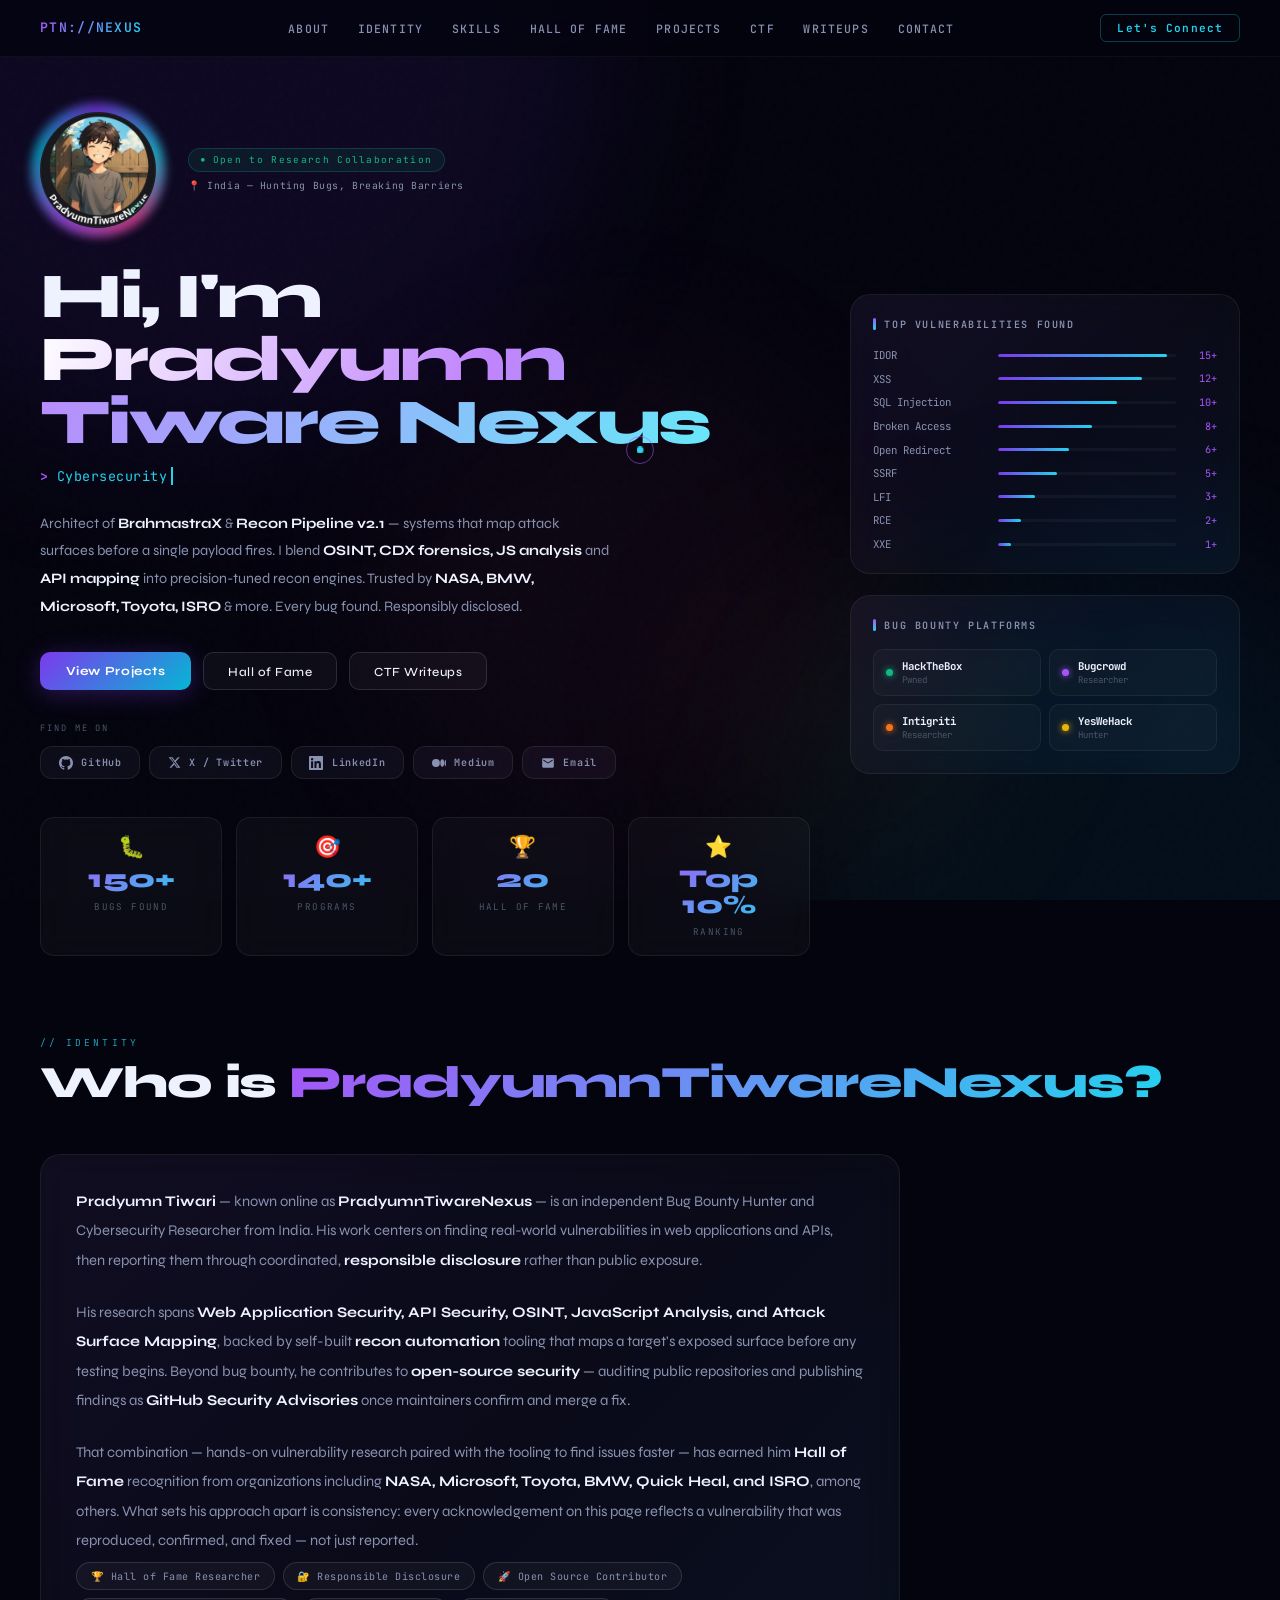
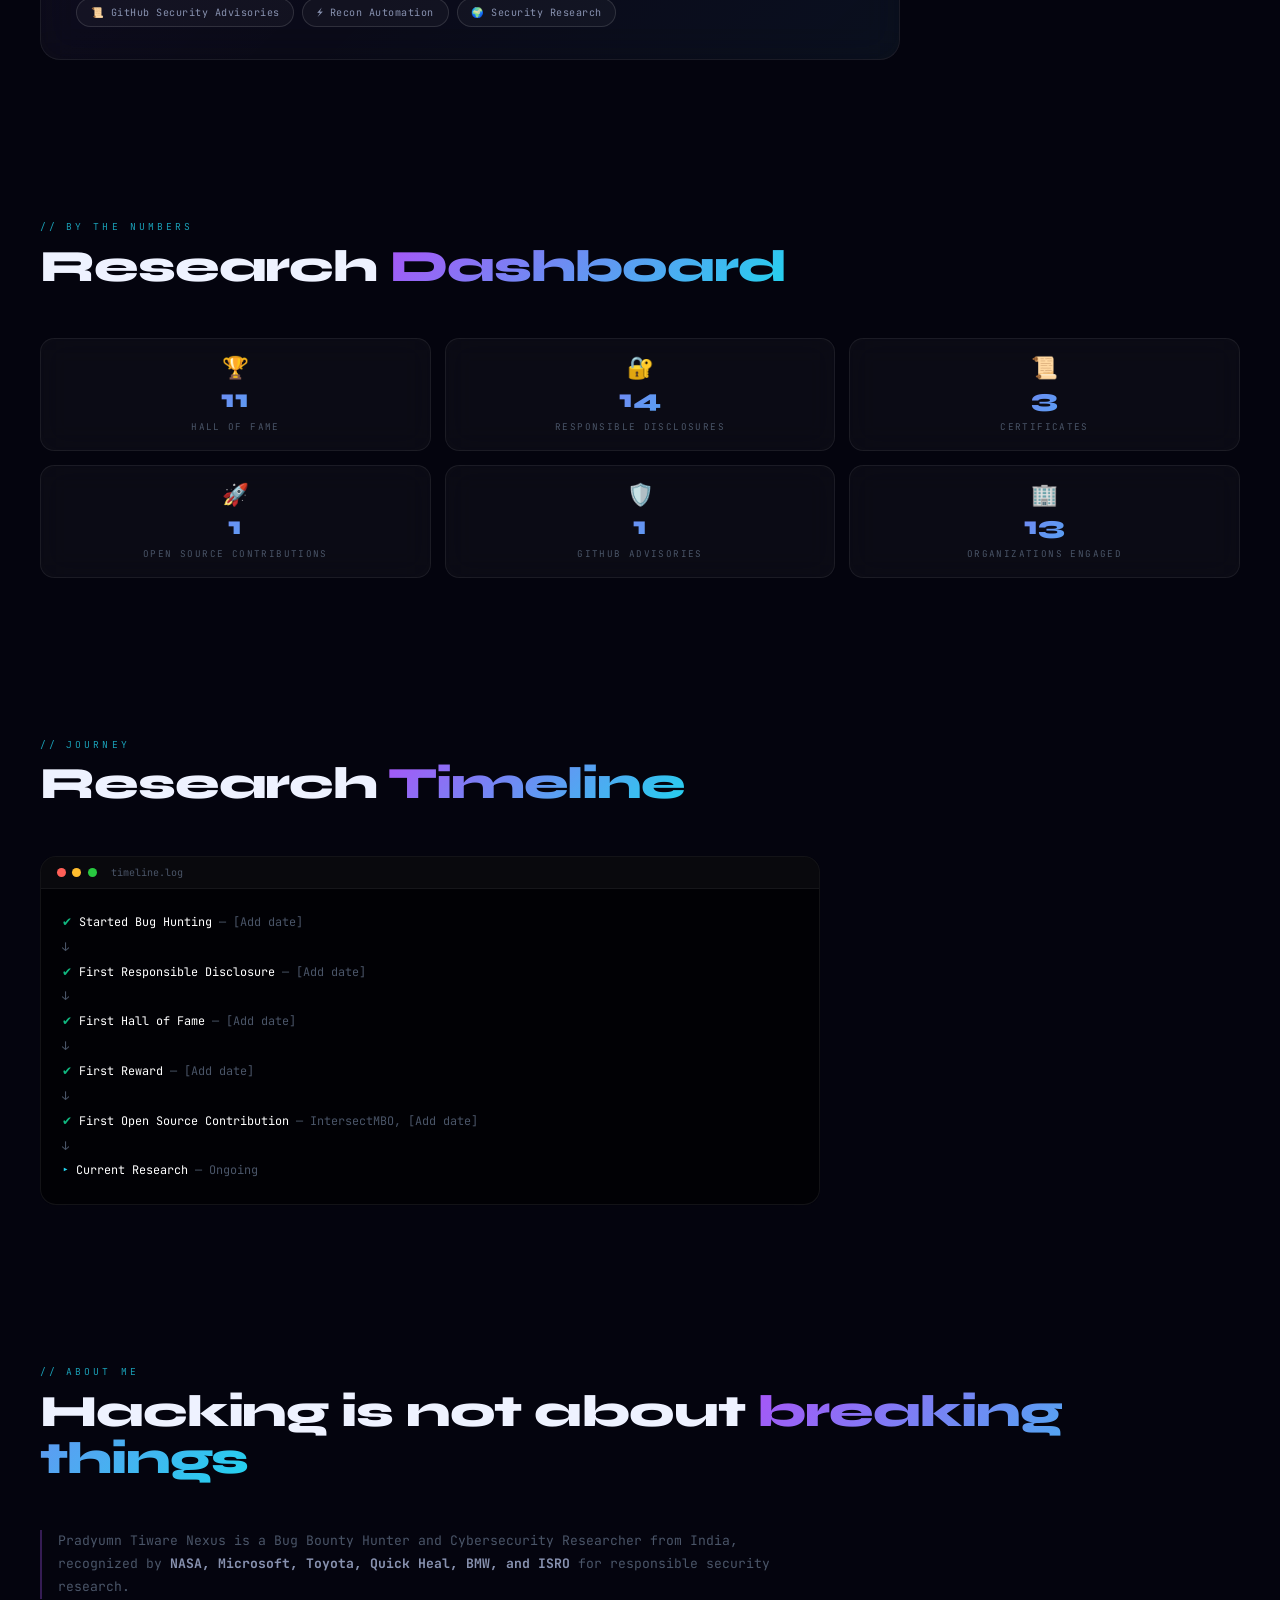
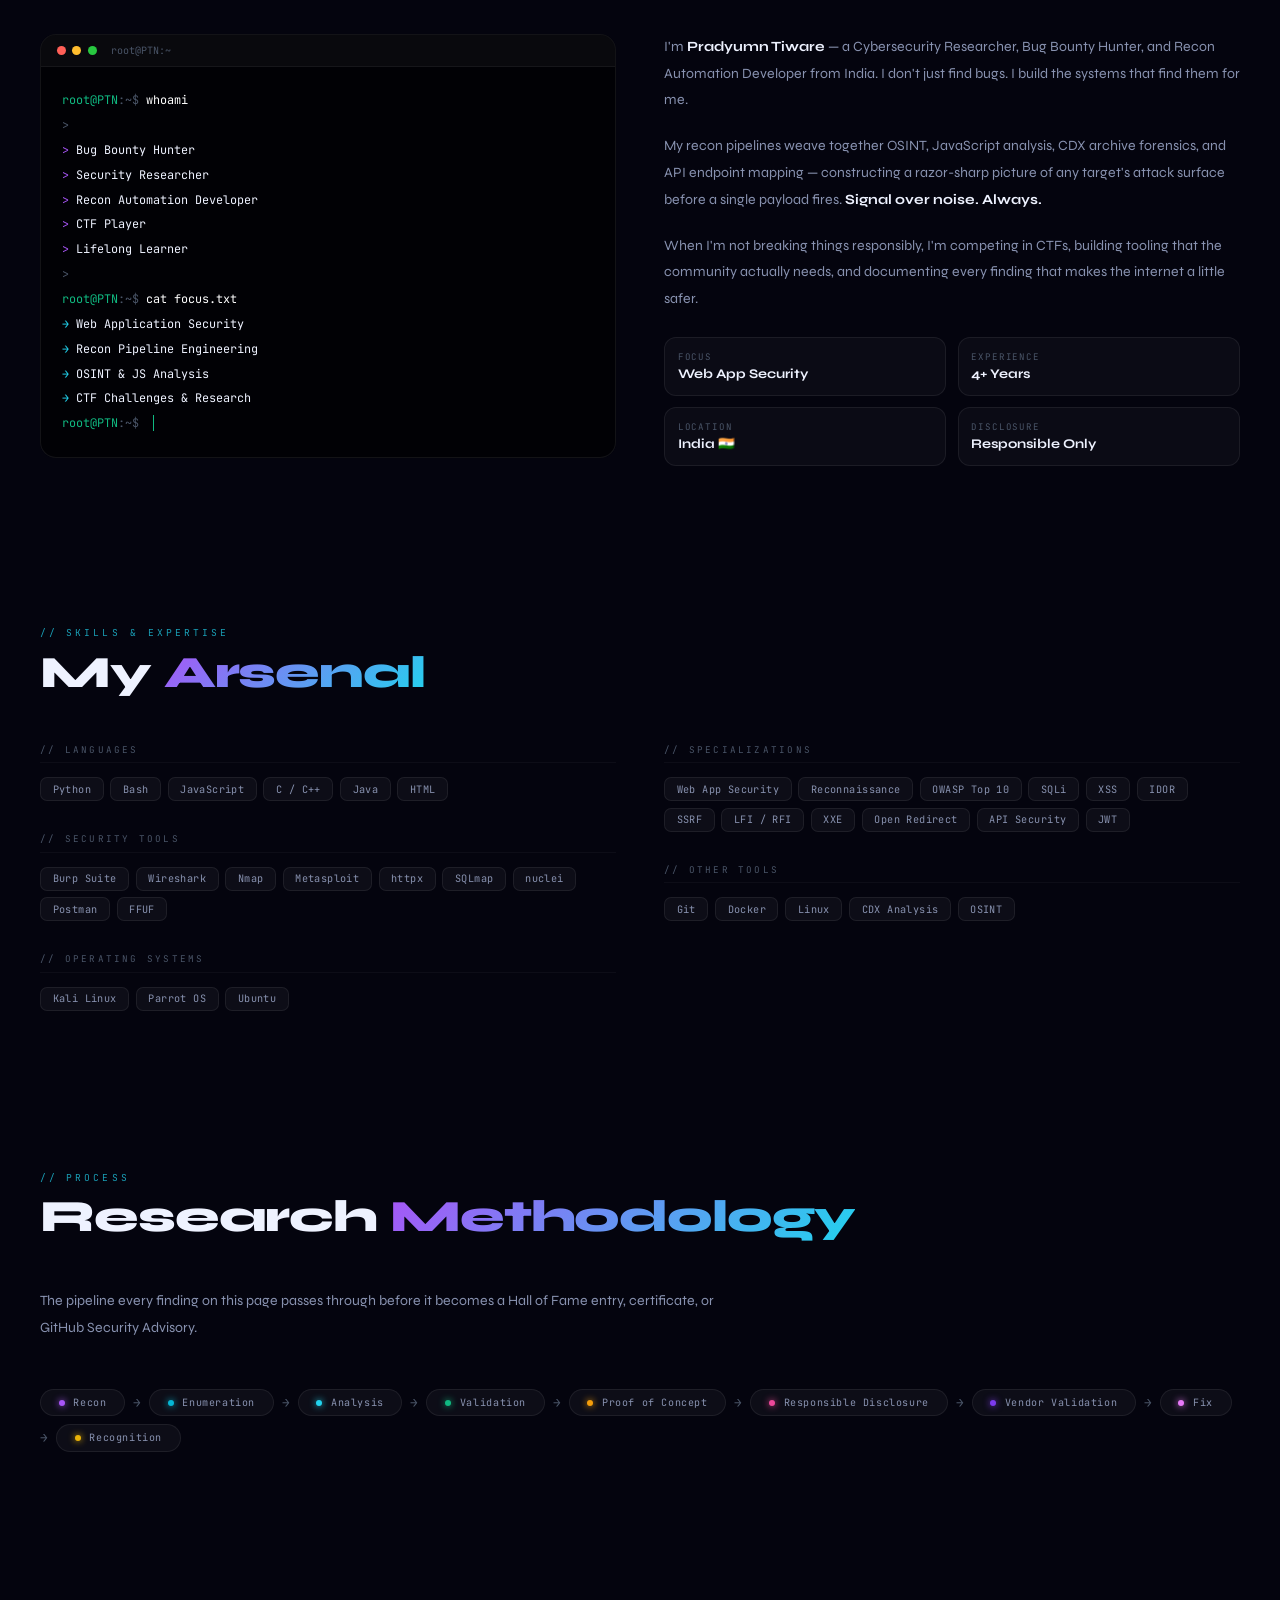
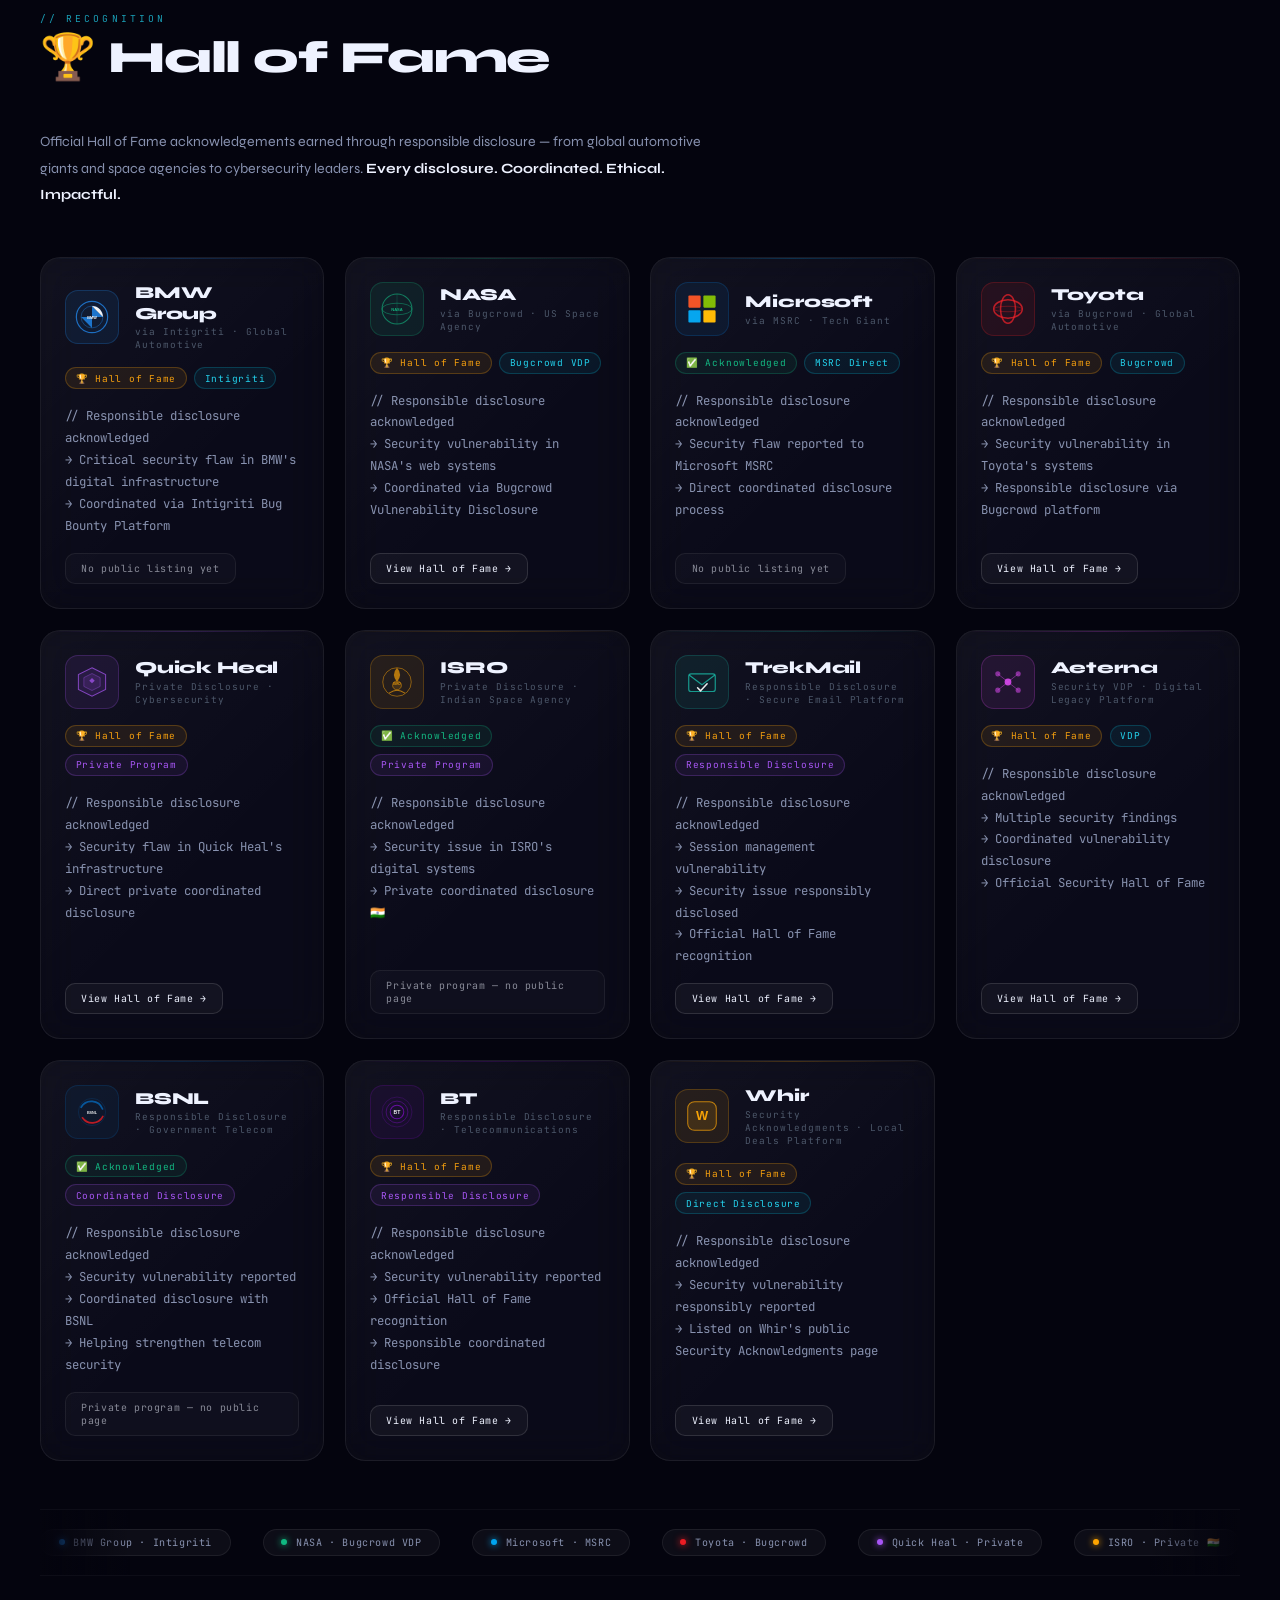
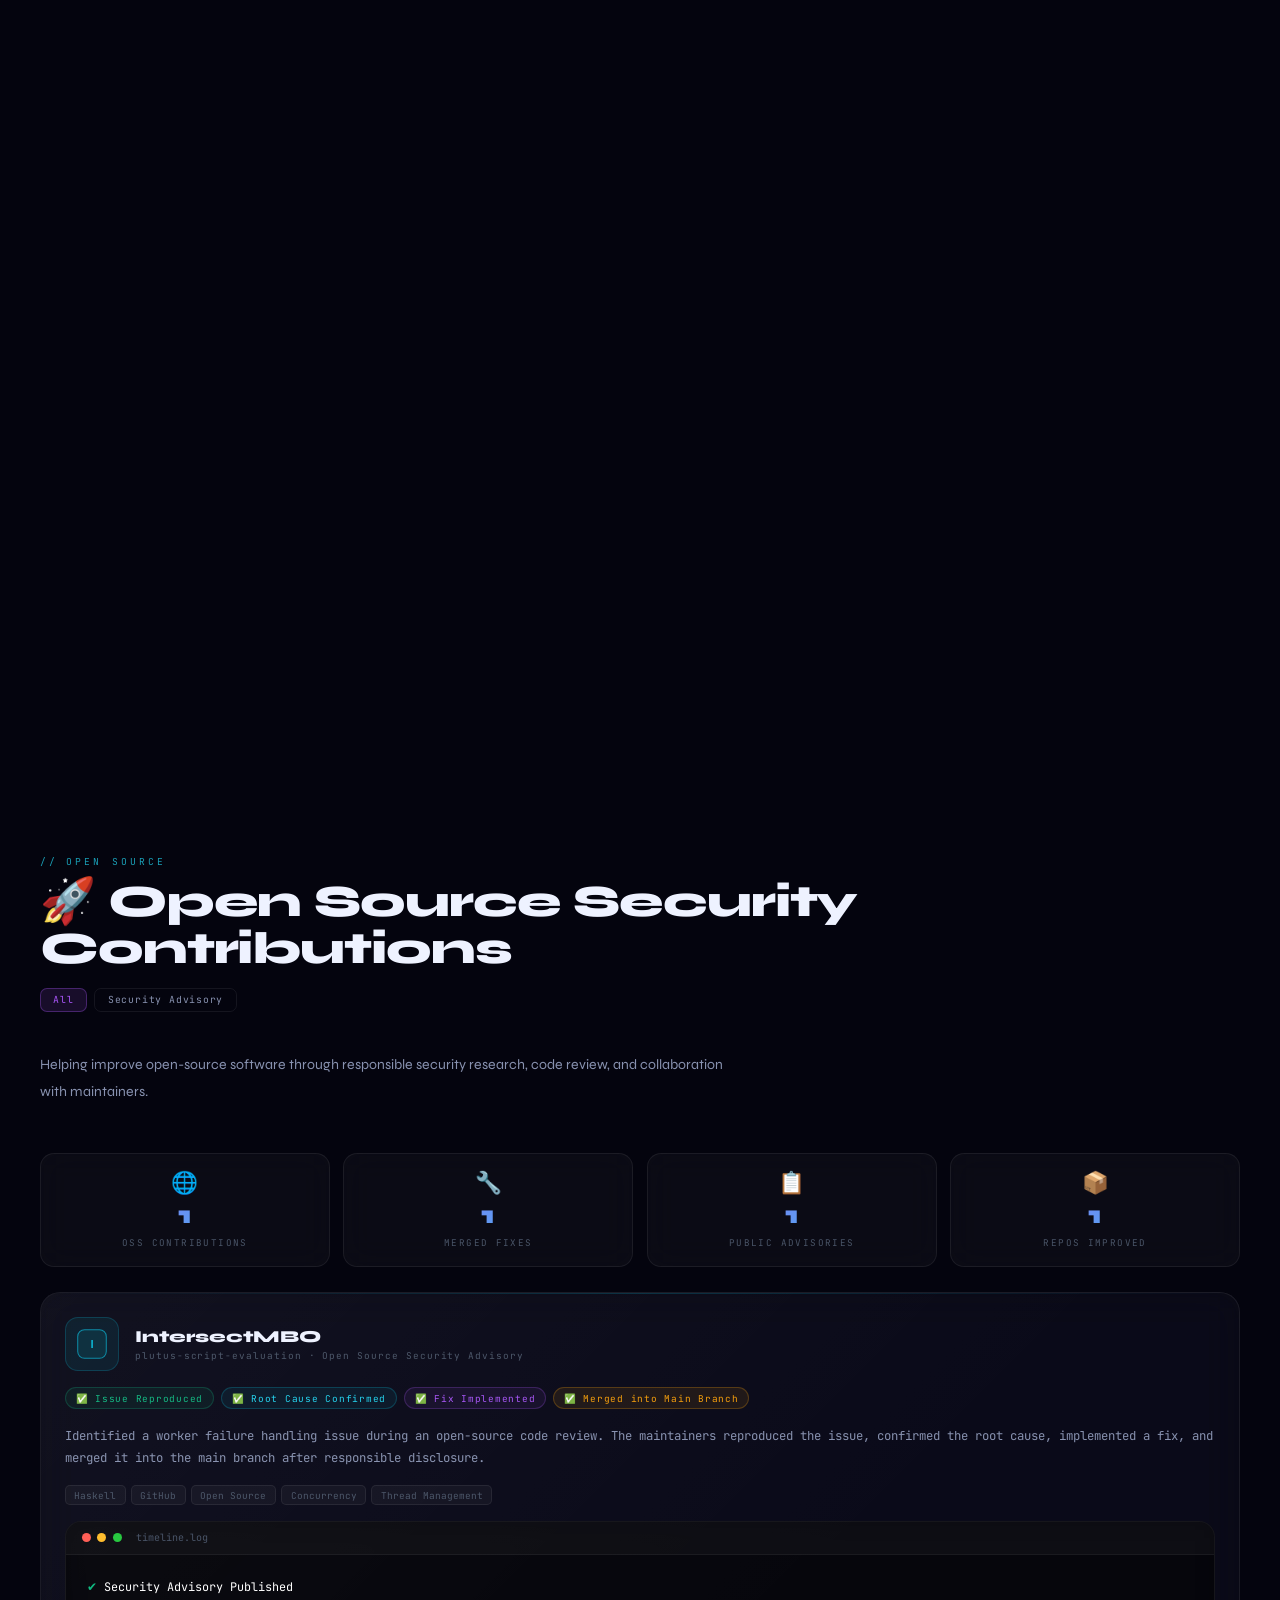
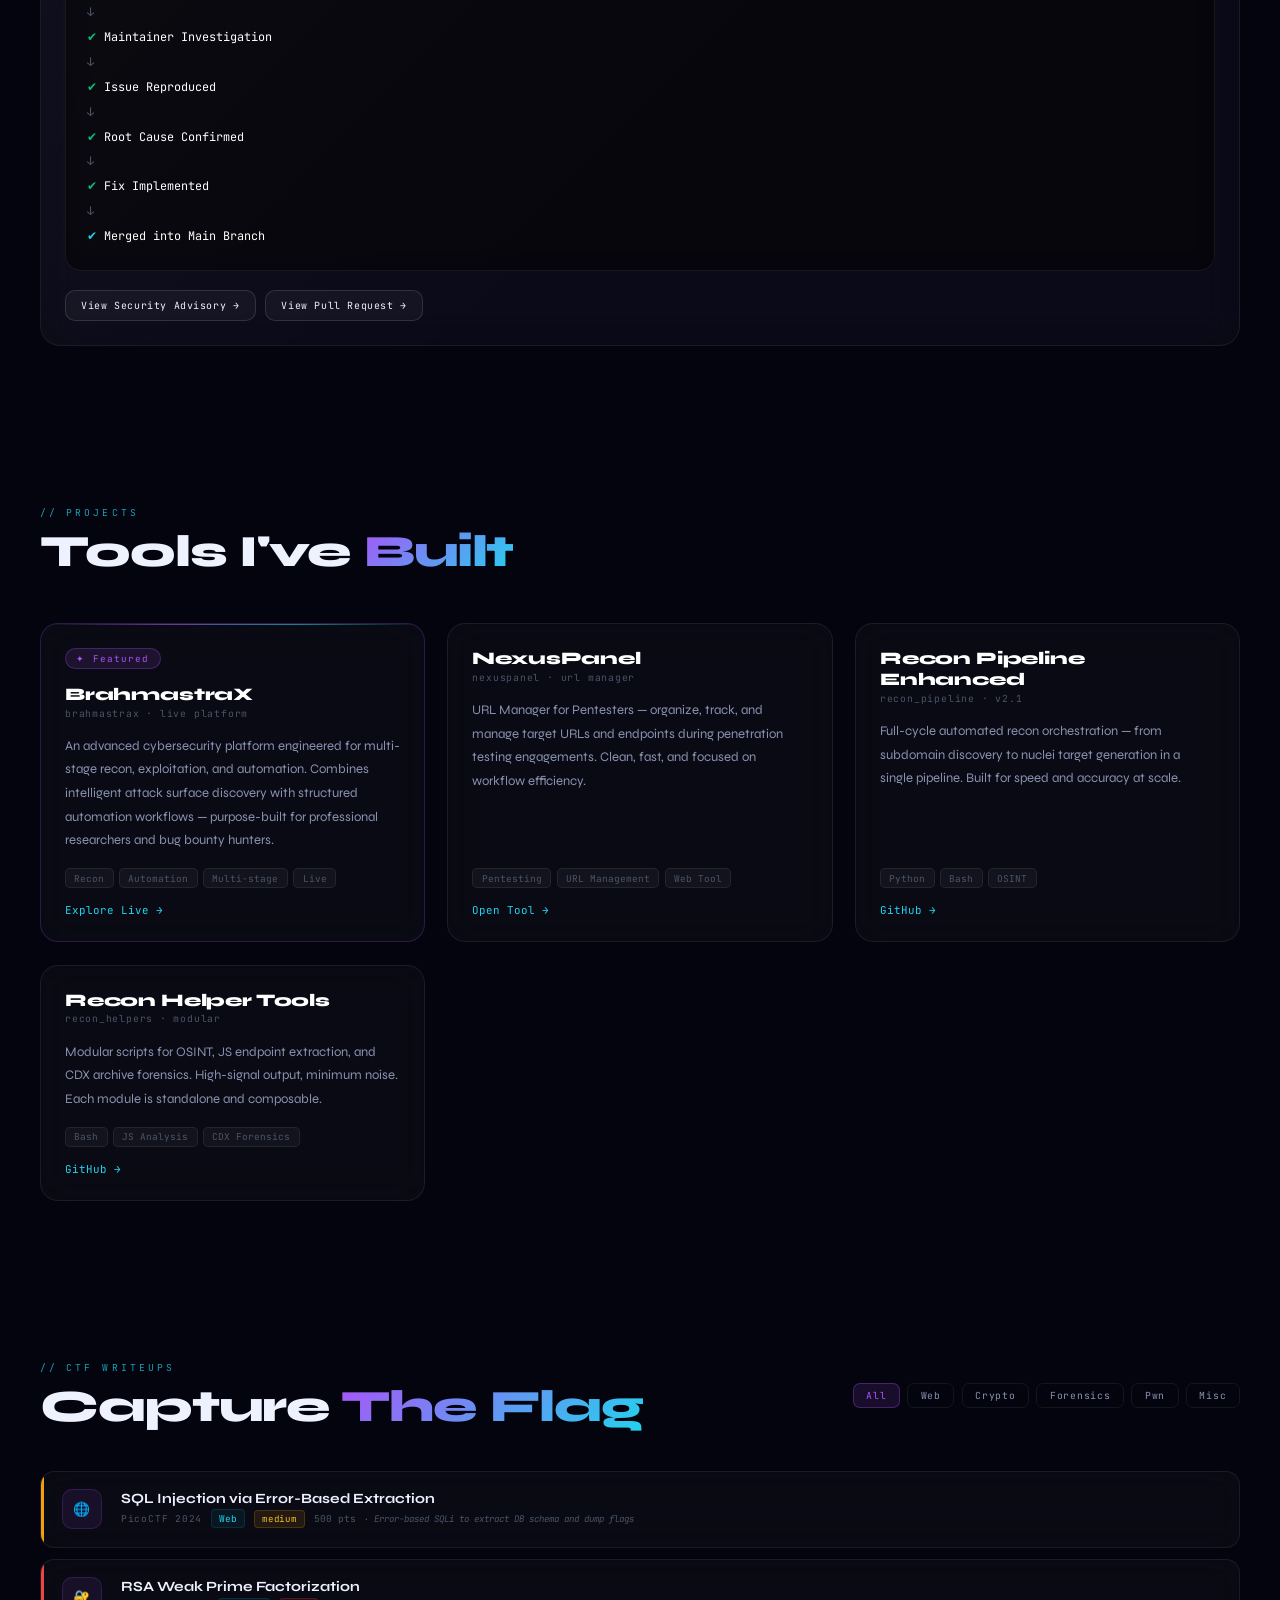
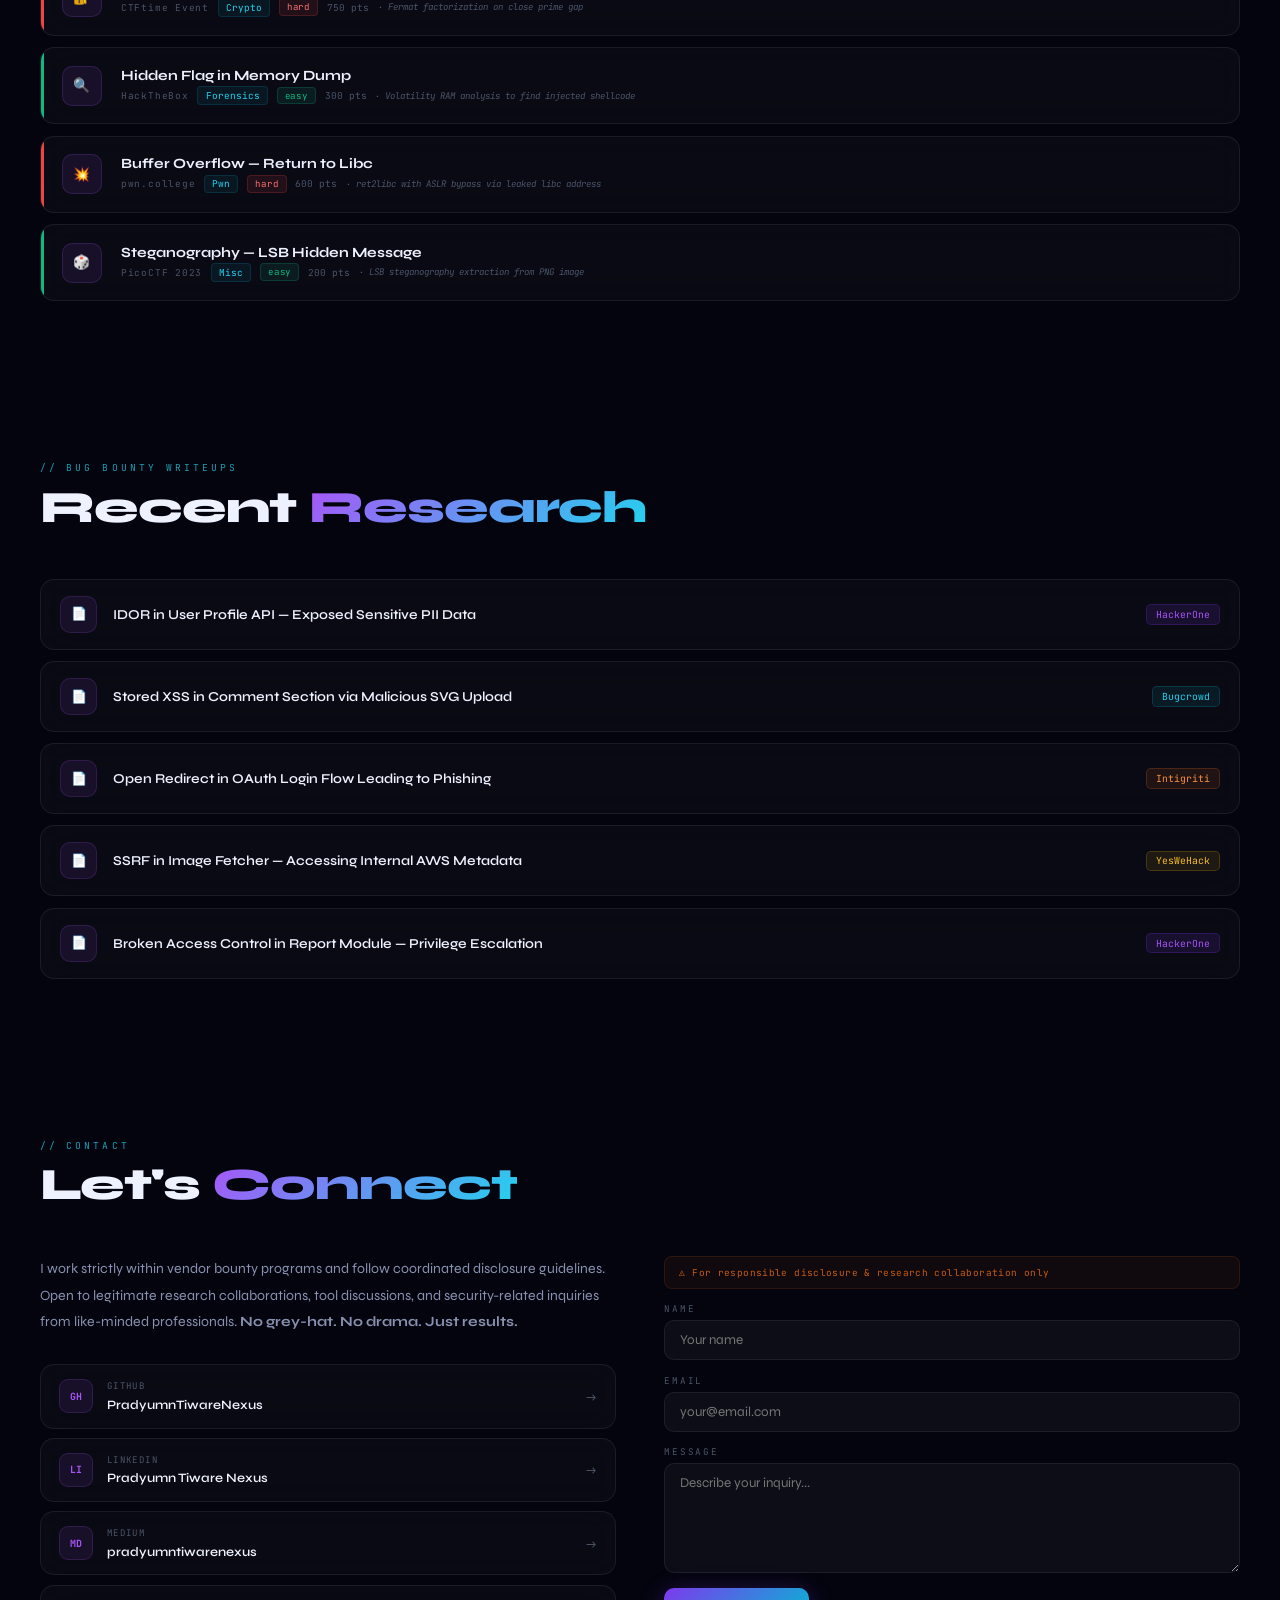
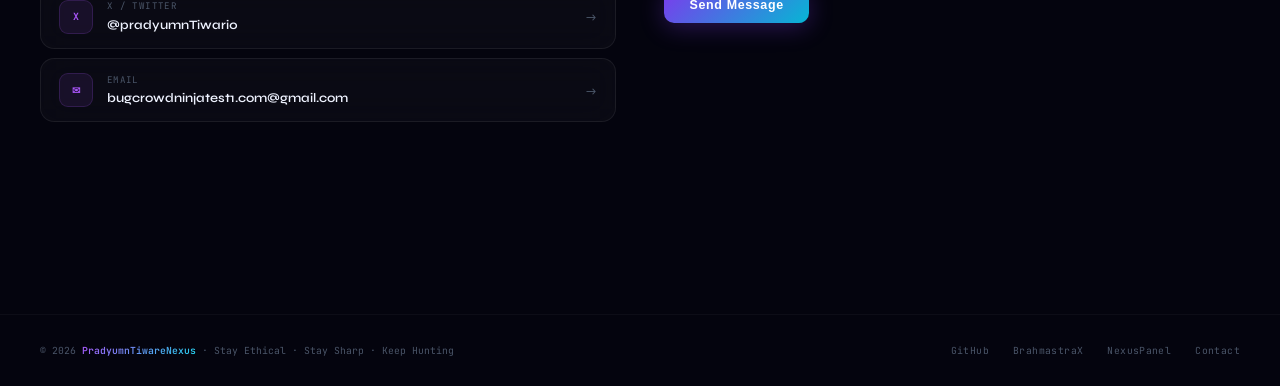
==== commit 29ad6389: "Add files via upload" ====
--- a/index.html
+++ b/index.html
@@ -199,13 +199,15 @@
 body{background:var(--bg);color:var(--text);font-family:var(--font);overflow-x:hidden;cursor:none;min-height:100vh}
 
 /* ── CURSOR ── */
-#cur{position:fixed;width:7px;height:7px;background:var(--cyan2);border-radius:50%;pointer-events:none;z-index:99999;transform:translate(-50%,-50%);mix-blend-mode:screen;transition:width .15s,height .15s}
-#cur-ring{position:fixed;width:28px;height:28px;border:1.5px solid rgba(168,85,247,.55);border-radius:50%;pointer-events:none;z-index:99998;transform:translate(-50%,-50%);transition:width .22s,height .22s,border-color .22s}
+#cur{position:fixed;top:0;left:0;width:7px;height:7px;background:var(--cyan2);border-radius:50%;pointer-events:none;z-index:99999;transform:translate3d(50vw,50vh,0) translate(-50%,-50%);will-change:transform;mix-blend-mode:screen;transition:width .15s,height .15s}
+#cur-ring{position:fixed;top:0;left:0;width:28px;height:28px;border:1.5px solid rgba(168,85,247,.55);border-radius:50%;pointer-events:none;z-index:99998;transform:translate3d(50vw,50vh,0) translate(-50%,-50%);will-change:transform;transition:width .22s,height .22s,border-color .22s}
 #cur.big{width:4px;height:4px}#cur-ring.big{width:42px;height:42px;border-color:rgba(168,85,247,.9)}
+/* Fallback when the custom cursor is disabled (touch/coarse pointer, reduced-motion, or a JS failure) so the real pointer is never hidden */
+html.no-custom-cursor body{cursor:auto}
 
 /* ── BG ORBS ── */
 .bg-orbs{position:fixed;inset:0;pointer-events:none;z-index:0;overflow:hidden}
-.orb{position:absolute;border-radius:50%;filter:blur(110px);animation:orbF 22s ease-in-out infinite}
+.orb{position:absolute;border-radius:50%;filter:blur(80px);animation:orbF 22s ease-in-out infinite;will-change:transform}
 .orb1{width:800px;height:800px;background:rgba(124,58,237,.09);top:-350px;left:-200px}
 .orb2{width:650px;height:650px;background:rgba(6,182,212,.06);bottom:-280px;right:-150px;animation-delay:-8s}
 .orb3{width:500px;height:500px;background:rgba(236,72,153,.04);top:38%;left:28%;animation-delay:-15s}
@@ -219,7 +221,7 @@
 ::-webkit-scrollbar{width:3px}::-webkit-scrollbar-track{background:transparent}::-webkit-scrollbar-thumb{background:linear-gradient(var(--purple),var(--cyan));border-radius:2px}
 
 /* ── NAV ── */
-nav{position:fixed;top:0;left:0;right:0;z-index:1000;padding:.85rem 2.5rem;display:flex;align-items:center;justify-content:space-between;background:rgba(4,4,14,.82);backdrop-filter:blur(30px) saturate(180%);border-bottom:1px solid rgba(255,255,255,.04)}
+nav{position:fixed;top:0;left:0;right:0;z-index:1000;padding:.85rem 2.5rem;display:flex;align-items:center;justify-content:space-between;background:rgba(4,4,14,.82);backdrop-filter:blur(18px) saturate(150%);border-bottom:1px solid rgba(255,255,255,.04)}
 .nav-logo{font-family:var(--mono);font-size:.82rem;font-weight:600;background:linear-gradient(135deg,var(--purple2),var(--cyan2));-webkit-background-clip:text;-webkit-text-fill-color:transparent;background-clip:text;text-decoration:none;letter-spacing:.1em}
 .nav-links{display:flex;gap:1.8rem;list-style:none}
 .nav-links a{font-size:.72rem;color:var(--muted);text-decoration:none;font-weight:500;letter-spacing:.1em;text-transform:uppercase;transition:color .2s;position:relative;font-family:var(--mono)}
@@ -231,7 +233,7 @@
 main{min-height:100vh;padding:6.5rem 2.5rem 3rem;max-width:1300px;margin:0 auto;position:relative;z-index:1}
 
 /* ── GLASS CARD ── */
-.gc{background:rgba(255,255,255,.028);backdrop-filter:blur(28px) saturate(200%);border:1px solid rgba(255,255,255,.07);border-radius:20px;position:relative;overflow:hidden;transition:border-color .35s,box-shadow .35s,transform .35s}
+.gc{background:rgba(255,255,255,.028);backdrop-filter:blur(18px) saturate(150%);border:1px solid rgba(255,255,255,.07);border-radius:20px;position:relative;overflow:hidden;transition:border-color .35s,box-shadow .35s,transform .35s}
 .gc::before{content:'';position:absolute;inset:0;background:linear-gradient(135deg,rgba(168,85,247,.04) 0%,transparent 55%,rgba(6,182,212,.03) 100%);pointer-events:none}
 .gc:hover{border-color:rgba(168,85,247,.28);box-shadow:0 0 0 1px rgba(168,85,247,.1),0 20px 60px rgba(0,0,0,.45),inset 0 1px 0 rgba(255,255,255,.08);transform:translateY(-4px)}
 .gc:hover::before{background:linear-gradient(135deg,rgba(168,85,247,.08) 0%,transparent 50%,rgba(6,182,212,.06) 100%)}
@@ -286,7 +288,7 @@
 .soc-section{margin-bottom:2.4rem}
 .soc-label{font-family:var(--mono);font-size:.55rem;color:var(--muted2);letter-spacing:.22em;text-transform:uppercase;margin-bottom:.75rem}
 .soc-row{display:flex;gap:.55rem;flex-wrap:wrap}
-.soc-card{display:flex;align-items:center;gap:.55rem;padding:.52rem 1.1rem;border-radius:12px;background:rgba(255,255,255,.04);backdrop-filter:blur(20px) saturate(180%);border:1px solid rgba(255,255,255,.08);color:var(--muted);text-decoration:none;font-family:var(--mono);font-size:.63rem;font-weight:600;letter-spacing:.07em;transition:all .28s;position:relative;overflow:hidden}
+.soc-card{display:flex;align-items:center;gap:.55rem;padding:.52rem 1.1rem;border-radius:12px;background:rgba(255,255,255,.04);backdrop-filter:blur(14px) saturate(150%);border:1px solid rgba(255,255,255,.08);color:var(--muted);text-decoration:none;font-family:var(--mono);font-size:.63rem;font-weight:600;letter-spacing:.07em;transition:all .28s;position:relative;overflow:hidden}
 .soc-card::before{content:'';position:absolute;inset:0;opacity:0;transition:opacity .28s;z-index:0;border-radius:inherit}
 .soc-card:hover::before{opacity:1}
 .soc-card:hover{color:#fff;transform:translateY(-3px)}
@@ -306,7 +308,7 @@
 
 /* stats */
 .stats-bar{display:grid;grid-template-columns:repeat(4,1fr);gap:.85rem}
-.sc{background:rgba(255,255,255,.03);backdrop-filter:blur(22px);border:1px solid rgba(255,255,255,.07);border-radius:14px;padding:1rem .8rem;text-align:center;transition:all .32s;position:relative;overflow:hidden}
+.sc{background:rgba(255,255,255,.03);backdrop-filter:blur(14px);border:1px solid rgba(255,255,255,.07);border-radius:14px;padding:1rem .8rem;text-align:center;transition:all .32s;position:relative;overflow:hidden}
 .sc::after{content:'';position:absolute;inset:0;background:radial-gradient(circle at 50% 0%,rgba(168,85,247,.1),transparent 70%);opacity:0;transition:opacity .32s}
 .sc:hover{border-color:rgba(168,85,247,.32);transform:translateY(-5px);box-shadow:0 16px 40px rgba(0,0,0,.4)}.sc:hover::after{opacity:1}
 .si{font-size:1.35rem;margin-bottom:.35rem;display:block}
@@ -337,7 +339,7 @@
 
 /* ═══════ ABOUT ═══════ */
 .ag{display:grid;grid-template-columns:1fr 1fr;gap:3rem;align-items:start}
-.term{background:rgba(0,0,0,.6);backdrop-filter:blur(22px);border:1px solid rgba(255,255,255,.07);border-radius:16px;overflow:hidden;transition:border-color .3s,box-shadow .3s}
+.term{background:rgba(0,0,0,.6);backdrop-filter:blur(14px);border:1px solid rgba(255,255,255,.07);border-radius:16px;overflow:hidden;transition:border-color .3s,box-shadow .3s}
 .term:hover{border-color:rgba(16,185,129,.22);box-shadow:0 16px 48px rgba(0,0,0,.5)}
 .term-bar{padding:.58rem 1rem;background:rgba(255,255,255,.03);border-bottom:1px solid rgba(255,255,255,.05);display:flex;align-items:center;gap:.4rem}
 .dot{width:9px;height:9px;border-radius:50%}.dot.r{background:#ff5f57}.dot.y{background:#ffbd2e}.dot.g{background:#28c840}
@@ -370,7 +372,7 @@
 .hof-intro{font-size:.88rem;color:var(--muted);line-height:1.88;max-width:700px;margin-bottom:3rem}
 .hof-intro strong{color:var(--text)}
 .hof-grid{display:grid;grid-template-columns:repeat(auto-fit,minmax(280px,1fr));gap:1.3rem}
-.hof-card{background:rgba(255,255,255,.028);backdrop-filter:blur(30px) saturate(200%);border:1px solid rgba(255,255,255,.07);border-radius:20px;padding:1.5rem;position:relative;overflow:hidden;transition:all .38s;display:flex;flex-direction:column;gap:1rem}
+.hof-card{background:rgba(255,255,255,.028);backdrop-filter:blur(18px) saturate(150%);border:1px solid rgba(255,255,255,.07);border-radius:20px;padding:1.5rem;position:relative;overflow:hidden;transition:all .38s;display:flex;flex-direction:column;gap:1rem}
 .hof-card::before{content:'';position:absolute;inset:0;background:linear-gradient(135deg,rgba(255,255,255,.03) 0%,transparent 60%);pointer-events:none}
 .hof-card::after{content:'';position:absolute;top:0;left:0;right:0;height:1px;background:linear-gradient(90deg,transparent,var(--hof-color,rgba(168,85,247,.6)),transparent);opacity:.5;transition:opacity .38s}
 .hof-card:hover{transform:translateY(-7px);box-shadow:0 30px 60px rgba(0,0,0,.55),0 0 0 1px rgba(255,255,255,.06),inset 0 1px 0 rgba(255,255,255,.1);border-color:var(--hof-color,rgba(168,85,247,.4))}.hof-card:hover::after{opacity:1}
@@ -413,7 +415,7 @@
 
 /* ═══════ PROJECTS ═══════ */
 .prj-g{display:grid;grid-template-columns:repeat(auto-fit,minmax(300px,1fr));gap:1.4rem}
-.prj{background:rgba(255,255,255,.028);backdrop-filter:blur(24px);border:1px solid rgba(255,255,255,.07);border-radius:18px;padding:1.5rem;position:relative;overflow:hidden;transition:all .35s;display:flex;flex-direction:column;gap:.95rem}
+.prj{background:rgba(255,255,255,.028);backdrop-filter:blur(16px);border:1px solid rgba(255,255,255,.07);border-radius:18px;padding:1.5rem;position:relative;overflow:hidden;transition:all .35s;display:flex;flex-direction:column;gap:.95rem}
 .prj::after{content:'';position:absolute;top:0;left:0;right:0;height:1px;background:linear-gradient(90deg,transparent,var(--purple2),var(--cyan2),transparent);opacity:0;transition:opacity .35s}
 .prj::before{content:'';position:absolute;inset:0;background:radial-gradient(circle at 50% 0%,rgba(168,85,247,.06),transparent 70%);opacity:0;transition:opacity .35s;pointer-events:none}
 .prj:hover{border-color:rgba(168,85,247,.3);transform:translateY(-6px);box-shadow:0 24px 50px rgba(0,0,0,.5)}.prj:hover::after,.prj:hover::before{opacity:1}
@@ -433,7 +435,7 @@
 .ctf-tab{font-family:var(--mono);font-size:.61rem;padding:.3rem .78rem;border-radius:7px;background:transparent;border:1px solid rgba(255,255,255,.07);color:var(--muted);cursor:pointer;transition:all .22s;letter-spacing:.08em}
 .ctf-tab.active,.ctf-tab:hover{background:rgba(168,85,247,.12);border-color:rgba(168,85,247,.32);color:var(--purple2)}
 .ctf-grid{display:flex;flex-direction:column;gap:.7rem}
-.ctf-card{background:rgba(255,255,255,.028);backdrop-filter:blur(22px);border:1px solid rgba(255,255,255,.07);border-radius:14px;padding:1.1rem 1.3rem;display:flex;align-items:center;gap:1.2rem;transition:all .28s;position:relative;overflow:hidden}
+.ctf-card{background:rgba(255,255,255,.028);backdrop-filter:blur(14px);border:1px solid rgba(255,255,255,.07);border-radius:14px;padding:1.1rem 1.3rem;display:flex;align-items:center;gap:1.2rem;transition:all .28s;position:relative;overflow:hidden}
 .ctf-card::before{content:'';position:absolute;left:0;top:0;bottom:0;width:3px;border-radius:2px}
 .ctf-card::after{content:'';position:absolute;inset:0;background:radial-gradient(circle at 0% 50%,rgba(168,85,247,.05),transparent 60%);opacity:0;transition:opacity .28s;pointer-events:none}
 .ctf-card.diff-easy::before{background:var(--green)}
@@ -458,7 +460,7 @@
 
 /* ═══════ BUG BOUNTY WRITEUPS ═══════ */
 .wu-l{display:flex;flex-direction:column;gap:.7rem}
-.wu{display:flex;align-items:center;gap:1rem;padding:1rem 1.2rem;background:rgba(255,255,255,.028);backdrop-filter:blur(20px);border:1px solid rgba(255,255,255,.07);border-radius:14px;transition:all .28s;position:relative;overflow:hidden}
+.wu{display:flex;align-items:center;gap:1rem;padding:1rem 1.2rem;background:rgba(255,255,255,.028);backdrop-filter:blur(14px);border:1px solid rgba(255,255,255,.07);border-radius:14px;transition:all .28s;position:relative;overflow:hidden}
 .wu::before{content:'';position:absolute;inset:0;background:radial-gradient(circle at 0% 50%,rgba(168,85,247,.05),transparent 60%);opacity:0;transition:opacity .28s;pointer-events:none}
 .wu:hover{border-color:rgba(168,85,247,.28);transform:translateX(6px);box-shadow:0 6px 28px rgba(0,0,0,.38)}.wu:hover::before{opacity:1}
 .wu-ic{width:37px;height:37px;border-radius:10px;background:rgba(168,85,247,.09);border:1px solid rgba(168,85,247,.16);display:flex;align-items:center;justify-content:center;font-size:.8rem;flex-shrink:0}
@@ -473,7 +475,7 @@
 .cg{display:grid;grid-template-columns:1fr 1fr;gap:3rem;align-items:start}
 .ci p{font-size:.88rem;color:var(--muted);line-height:1.88;margin-bottom:1.8rem}
 .cl{display:flex;flex-direction:column;gap:.58rem}
-.clk{display:flex;align-items:center;gap:.9rem;padding:.88rem 1.1rem;background:rgba(255,255,255,.028);backdrop-filter:blur(20px);border:1px solid rgba(255,255,255,.07);border-radius:14px;text-decoration:none;color:var(--text);transition:all .28s;position:relative;overflow:hidden}
+.clk{display:flex;align-items:center;gap:.9rem;padding:.88rem 1.1rem;background:rgba(255,255,255,.028);backdrop-filter:blur(14px);border:1px solid rgba(255,255,255,.07);border-radius:14px;text-decoration:none;color:var(--text);transition:all .28s;position:relative;overflow:hidden}
 .clk::before{content:'';position:absolute;inset:0;background:radial-gradient(circle at 0% 50%,rgba(168,85,247,.07),transparent 60%);opacity:0;transition:opacity .28s;pointer-events:none}
 .clk:hover{border-color:rgba(168,85,247,.32);background:rgba(168,85,247,.04);transform:translateX(6px);box-shadow:0 6px 24px rgba(168,85,247,.18)}.clk:hover::before{opacity:1}
 .clk-i{width:34px;height:34px;border-radius:9px;background:rgba(168,85,247,.09);border:1px solid rgba(168,85,247,.18);display:flex;align-items:center;justify-content:center;font-family:var(--mono);font-size:.62rem;color:var(--purple2);flex-shrink:0;font-weight:700}
@@ -1154,6 +1156,29 @@
 <!-- NEW CERTIFICATE ENTRY END -->
 <!-- ========================================================= -->
 
+<!-- ========================================================= -->
+<!-- NEW CERTIFICATE ENTRY START -->
+<!-- LG — Letter of Appreciation. Only verified facts used: org name, letter of appreciation, LinkedIn reference. -->
+<!-- No vulnerability details, severity, bounty, date, or title are invented. -->
+<!-- ========================================================= -->
+  <div class="hof-card" style="--hof-color:rgba(228,0,43,.45)">
+    <div class="hof-top">
+      <div class="hof-logo" style="background:rgba(228,0,43,.09);border-color:rgba(228,0,43,.22)">
+        <svg viewBox="0 0 100 100" fill="none" xmlns="http://www.w3.org/2000/svg">
+          <rect x="8" y="8" width="84" height="84" rx="20" fill="rgba(228,0,43,0.1)" stroke="rgba(228,0,43,0.7)" stroke-width="3"/>
+          <text x="50" y="63" text-anchor="middle" fill="rgba(228,0,43,0.95)" font-size="34" font-weight="900" font-family="Arial">L</text>
+        </svg>
+      </div>
+      <div><div class="hof-company">LG</div><div class="hof-via">Letter of Appreciation</div></div>
+    </div>
+    <div class="hof-badge-row"><span class="hof-badge cert">📨 Letter of Appreciation</span></div>
+    <p class="hof-desc">Letter of Appreciation received from LG, shared publicly on LinkedIn.</p>
+    <div><a href="https://www.linkedin.com/posts/pradyumn-tiwarinexus-b270561b1_connections-bugbounty-cybersecurity-share-7493958358652104705-d5Oe/?utm_source=share&amp;utm_medium=member_desktop&amp;rcm=ACoAADFOk88BgmL7c31I7NwnB6syTrp8OM5oDIg" target="_blank" rel="noopener" class="hof-btn">View LinkedIn Post →</a></div>
+  </div>
+<!-- ========================================================= -->
+<!-- NEW CERTIFICATE ENTRY END -->
+<!-- ========================================================= -->
+
 </div>
 </section>
 
@@ -1286,52 +1311,107 @@
 
 <script>
 // ── CURSOR ──
-const cur=document.getElementById('cur'),ring=document.getElementById('cur-ring');
-let mx=window.innerWidth/2,my=window.innerHeight/2,rx=mx,ry=my;
-document.addEventListener('mousemove',e=>{mx=e.clientX;my=e.clientY;cur.style.left=mx+'px';cur.style.top=my+'px'});
-document.querySelectorAll('a,button').forEach(el=>{
-  el.addEventListener('mouseenter',()=>{cur.classList.add('big');ring.classList.add('big')});
-  el.addEventListener('mouseleave',()=>{cur.classList.remove('big');ring.classList.remove('big')});
-});
-(function animR(){rx+=(mx-rx)*.1;ry+=(my-ry)*.1;ring.style.left=rx+'px';ring.style.top=ry+'px';requestAnimationFrame(animR)})();
+// Guarded so a failure here can never block the rest of the page (typing, reveal, form, etc. below).
+// Disabled on touch/coarse-pointer devices and when prefers-reduced-motion is set — falls back to the
+// native pointer in both cases. Uses a single rAF loop (no per-mousemove DOM writes) and transform/
+// translate3d instead of left/top so it never triggers layout. Pauses entirely while the tab is hidden.
+try{
+  const cur=document.getElementById('cur'),ring=document.getElementById('cur-ring');
+  const reduceMotion=window.matchMedia && window.matchMedia('(prefers-reduced-motion: reduce)').matches;
+  const coarsePointer=window.matchMedia && window.matchMedia('(pointer: coarse)').matches;
+  if(!cur||!ring||coarsePointer||reduceMotion){
+    if(cur)cur.style.display='none';
+    if(ring)ring.style.display='none';
+    document.documentElement.classList.add('no-custom-cursor');
+  }else{
+    let mx=window.innerWidth/2,my=window.innerHeight/2,rx=mx,ry=my,rafId=null;
+    document.addEventListener('mousemove',e=>{mx=e.clientX;my=e.clientY},{passive:true});
+    document.querySelectorAll('a,button').forEach(el=>{
+      el.addEventListener('mouseenter',()=>{cur.classList.add('big');ring.classList.add('big')});
+      el.addEventListener('mouseleave',()=>{cur.classList.remove('big');ring.classList.remove('big')});
+    });
+    function frame(){
+      cur.style.transform=`translate3d(${mx}px,${my}px,0) translate(-50%,-50%)`;
+      rx+=(mx-rx)*.1;ry+=(my-ry)*.1;
+      ring.style.transform=`translate3d(${rx}px,${ry}px,0) translate(-50%,-50%)`;
+      rafId=requestAnimationFrame(frame);
+    }
+    rafId=requestAnimationFrame(frame);
+    document.addEventListener('visibilitychange',()=>{
+      if(document.hidden){if(rafId)cancelAnimationFrame(rafId);rafId=null;}
+      else if(!rafId){rafId=requestAnimationFrame(frame);}
+    });
+  }
+}catch(err){
+  console.warn('Cursor init skipped:',err);
+  try{
+    document.documentElement.classList.add('no-custom-cursor');
+    const cur=document.getElementById('cur'),ring=document.getElementById('cur-ring');
+    if(cur)cur.style.display='none';
+    if(ring)ring.style.display='none';
+  }catch(_){}
+}
 
 // ── TYPING ──
-const roles=['Cybersecurity Researcher','Bug Bounty Hunter','Recon Automation Developer','OSINT Engineer','Penetration Tester','CTF Player'];
-let ri=0,ci=0,del=false;
-const tel=document.getElementById('tr');
-function type(){
-  const w=roles[ri];
-  if(!del){tel.textContent=w.slice(0,ci+1);ci++;if(ci===w.length){del=true;setTimeout(type,2000);return;}}
-  else{tel.textContent=w.slice(0,ci-1);ci--;if(ci===0){del=false;ri=(ri+1)%roles.length;}}
-  setTimeout(type,del?34:78);
+try{
+  const roles=['Cybersecurity Researcher','Bug Bounty Hunter','Recon Automation Developer','OSINT Engineer','Penetration Tester','CTF Player'];
+  let ri=0,ci=0,del=false;
+  const tel=document.getElementById('tr');
+  if(tel){
+    function type(){
+      const w=roles[ri];
+      if(!del){tel.textContent=w.slice(0,ci+1);ci++;if(ci===w.length){del=true;setTimeout(type,2000);return;}}
+      else{tel.textContent=w.slice(0,ci-1);ci--;if(ci===0){del=false;ri=(ri+1)%roles.length;}}
+      setTimeout(type,del?34:78);
+    }
+    type();
+  }
+}catch(err){console.warn('Typing effect skipped:',err);}
+
+// ── VULN BARS ──
+try{
+  setTimeout(()=>{document.querySelectorAll('.vbf').forEach(b=>{b.style.width=b.dataset.w})},900);
+}catch(err){console.warn('Vuln bars skipped:',err);}
+
+// ── REVEAL ──
+// If IntersectionObserver is unavailable or setup throws, reveal everything immediately rather than
+// leaving sections permanently hidden (they start at opacity:0 until the '.vis' class is added).
+try{
+  if('IntersectionObserver' in window){
+    const obs=new IntersectionObserver(e=>{e.forEach(x=>{if(x.isIntersecting){x.target.classList.add('vis');obs.unobserve(x.target);}})},{threshold:0.07});
+    document.querySelectorAll('.rev').forEach(r=>obs.observe(r));
+  }else{
+    document.querySelectorAll('.rev').forEach(r=>r.classList.add('vis'));
+  }
+}catch(err){
+  console.warn('Reveal observer failed, showing all sections:',err);
+  document.querySelectorAll('.rev').forEach(r=>r.classList.add('vis'));
 }
-type();
-
-// ── VULN BARS ──
-setTimeout(()=>{document.querySelectorAll('.vbf').forEach(b=>{b.style.width=b.dataset.w})},900);
-
-// ── REVEAL ──
-const obs=new IntersectionObserver(e=>{e.forEach(x=>{if(x.isIntersecting)x.target.classList.add('vis')})},{threshold:0.07});
-document.querySelectorAll('.rev').forEach(r=>obs.observe(r));
 
 // ── CERTIFICATE TABS (Appreciation & Certificates) ──
 function showCert(orgId,idx,tabEl){
-  const card=tabEl.closest('.hof-card');
-  card.querySelectorAll('.cert-tab').forEach(t=>t.classList.remove('active'));
-  card.querySelectorAll('.cert-panel').forEach(p=>p.classList.remove('active'));
-  tabEl.classList.add('active');
-  const panel=document.getElementById(orgId+'-panel-'+idx);
-  if(panel)panel.classList.add('active');
+  try{
+    const card=tabEl.closest('.hof-card');
+    if(!card)return;
+    card.querySelectorAll('.cert-tab').forEach(t=>t.classList.remove('active'));
+    card.querySelectorAll('.cert-panel').forEach(p=>p.classList.remove('active'));
+    tabEl.classList.add('active');
+    const panel=document.getElementById(orgId+'-panel-'+idx);
+    if(panel)panel.classList.add('active');
+  }catch(err){console.warn('showCert failed:',err);}
 }
 
 // ── FORM ──
 function fSubmit(e){
-  e.preventDefault();
-  const ok=document.getElementById('fok');
-  ok.textContent='> Message sent! Will respond within 48 hours.';
-  ok.style.display='block';
-  e.target.reset();
-  setTimeout(()=>ok.style.display='none',5000);
+  try{
+    e.preventDefault();
+    const ok=document.getElementById('fok');
+    if(!ok)return;
+    ok.textContent='> Message sent! Will respond within 48 hours.';
+    ok.style.display='block';
+    e.target.reset();
+    setTimeout(()=>ok.style.display='none',5000);
+  }catch(err){console.warn('fSubmit failed:',err);}
 }
 
 // ── CTF (read-only display, no add/edit/delete) ──
@@ -1376,7 +1456,7 @@
   renderCTF();
 }
 
-renderCTF();
+try{renderCTF();}catch(err){console.warn('CTF render failed:',err);}
 </script>
 
 <!-- ── OPEN SOURCE CONTRIBUTIONS: data-driven renderer ── -->
@@ -1458,8 +1538,7 @@
   renderOSS();
 }
 
-renderOSSTabs();
-renderOSS();
+try{renderOSSTabs();renderOSS();}catch(err){console.warn('OSS render failed:',err);}
 </script>
 
 <!-- ── PHASE 3: ACCESSIBILITY ENHANCEMENTS (runtime only — original HTML source is not edited) ── -->
@@ -1467,6 +1546,7 @@
 <!-- and keeps aria-pressed in sync on filter tabs, without changing any existing markup on disk. -->
 <script>
 (function(){
+try{
   // Associate each .fl-label with its sibling input/textarea for screen readers
   document.querySelectorAll('.fg').forEach((group,i)=>{
     const label=group.querySelector('.fl-label');
@@ -1491,6 +1571,7 @@
   document.querySelectorAll('.ctf-tabs').forEach(wrap=>{
     new MutationObserver(syncTabs).observe(wrap,{childList:true,subtree:true,attributes:true});
   });
+}catch(err){console.warn('Accessibility enhancements skipped:',err);}
 })();
 </script>
 
@@ -1498,6 +1579,7 @@
 <!-- Standalone script, scoped only to elements with [data-target]. Does not touch any existing script/logic above. -->
 <script>
 (function(){
+try{
   function countUp(el){
     const target=parseInt(el.dataset.target,10)||0;
     const dur=900,start=performance.now();
@@ -1512,6 +1594,10 @@
     const wrap=document.getElementById(id);
     if(!wrap)return;
     let done=false;
+    if(!('IntersectionObserver' in window)){
+      wrap.querySelectorAll('.sn[data-target]').forEach(countUp);
+      return;
+    }
     const obs=new IntersectionObserver(entries=>{
       entries.forEach(entry=>{
         if(entry.isIntersecting&&!done){
@@ -1523,6 +1609,7 @@
     },{threshold:0.3});
     obs.observe(wrap);
   });
+}catch(err){console.warn('Stat counters skipped:',err);}
 })();
 </script>
 </body>
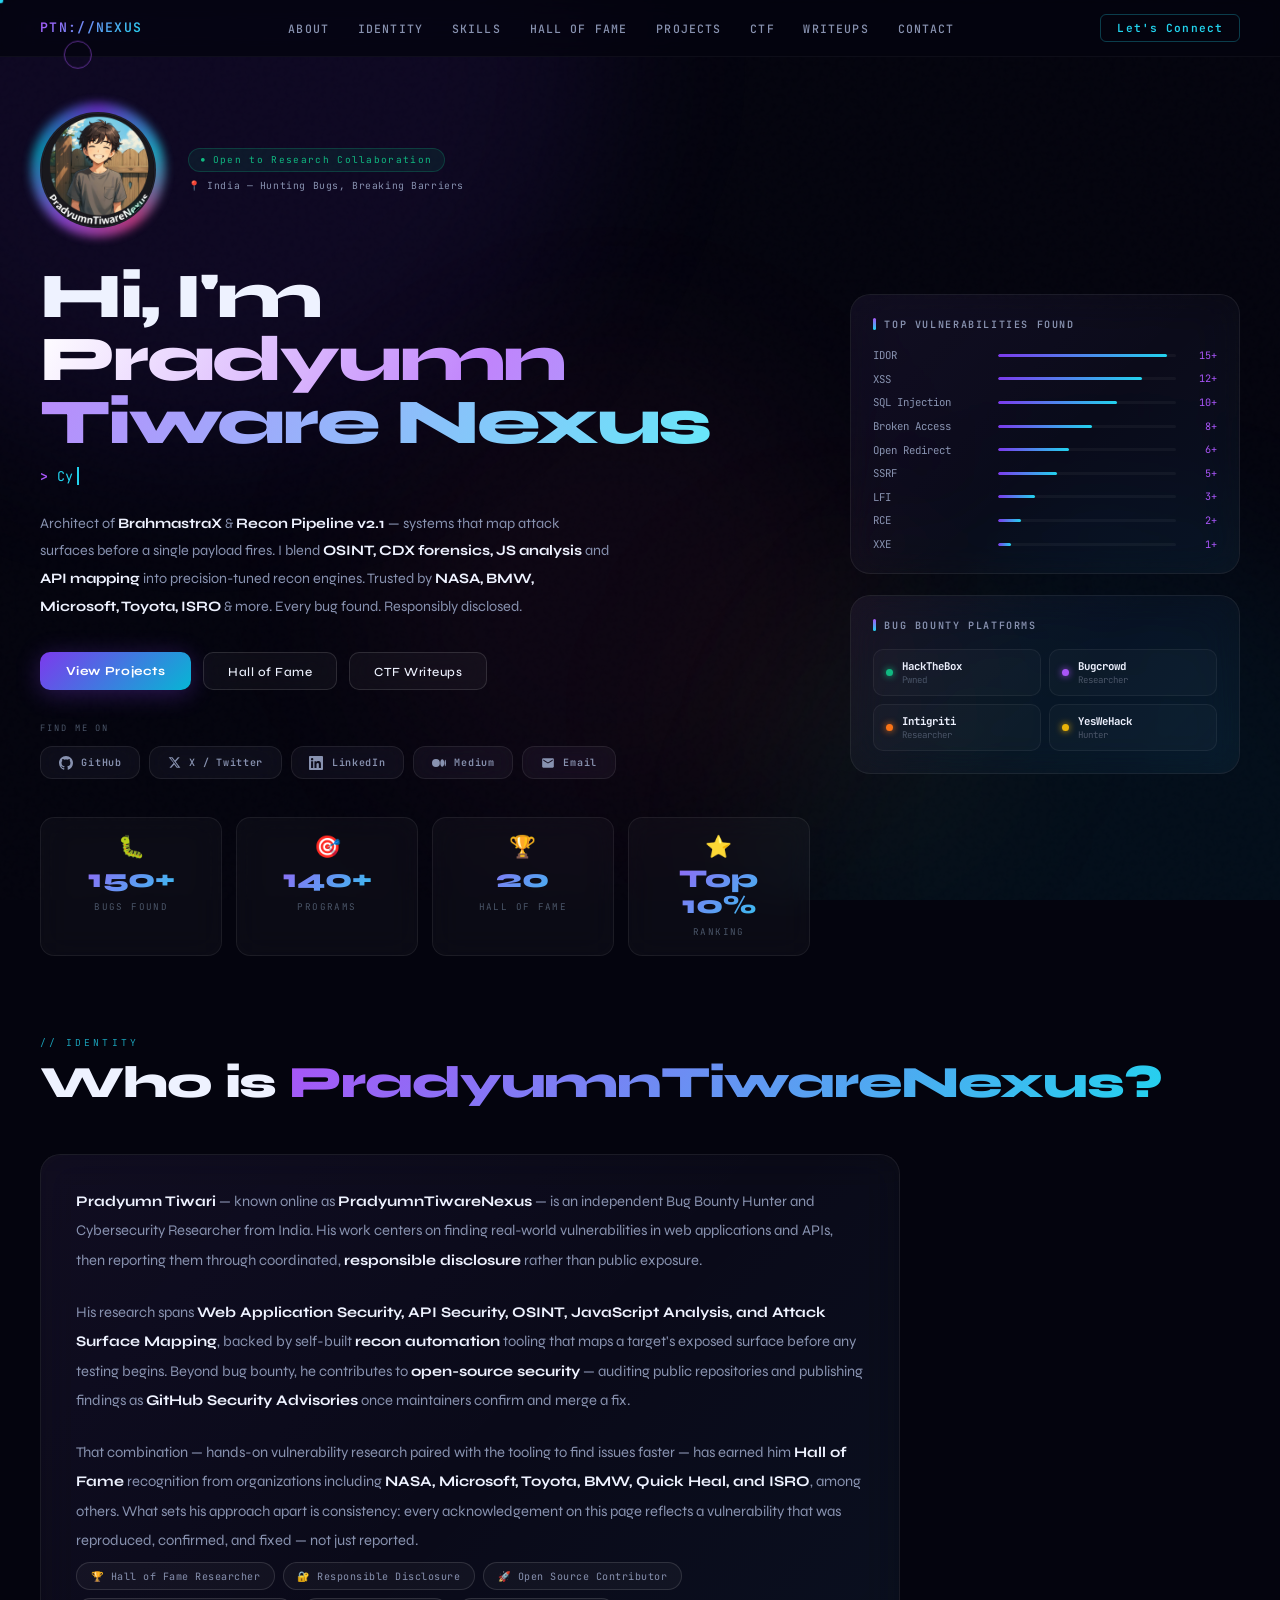
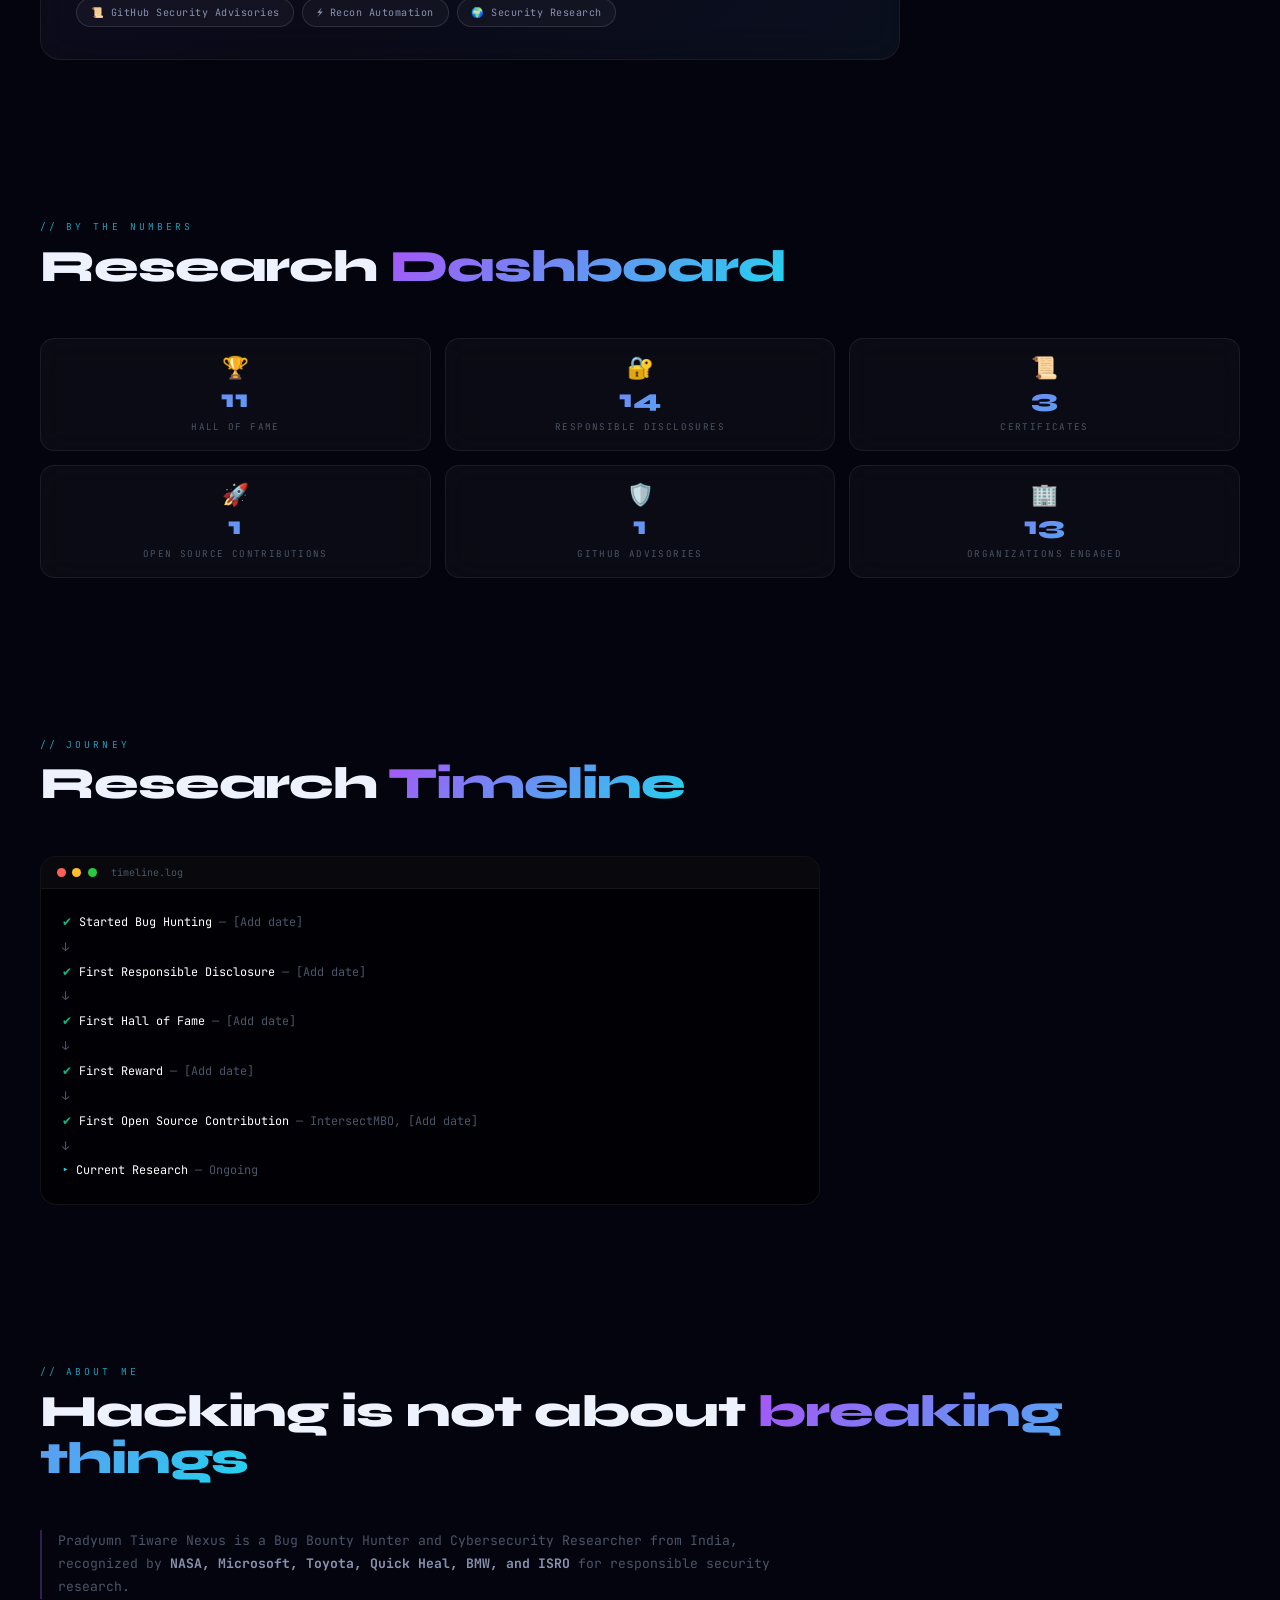
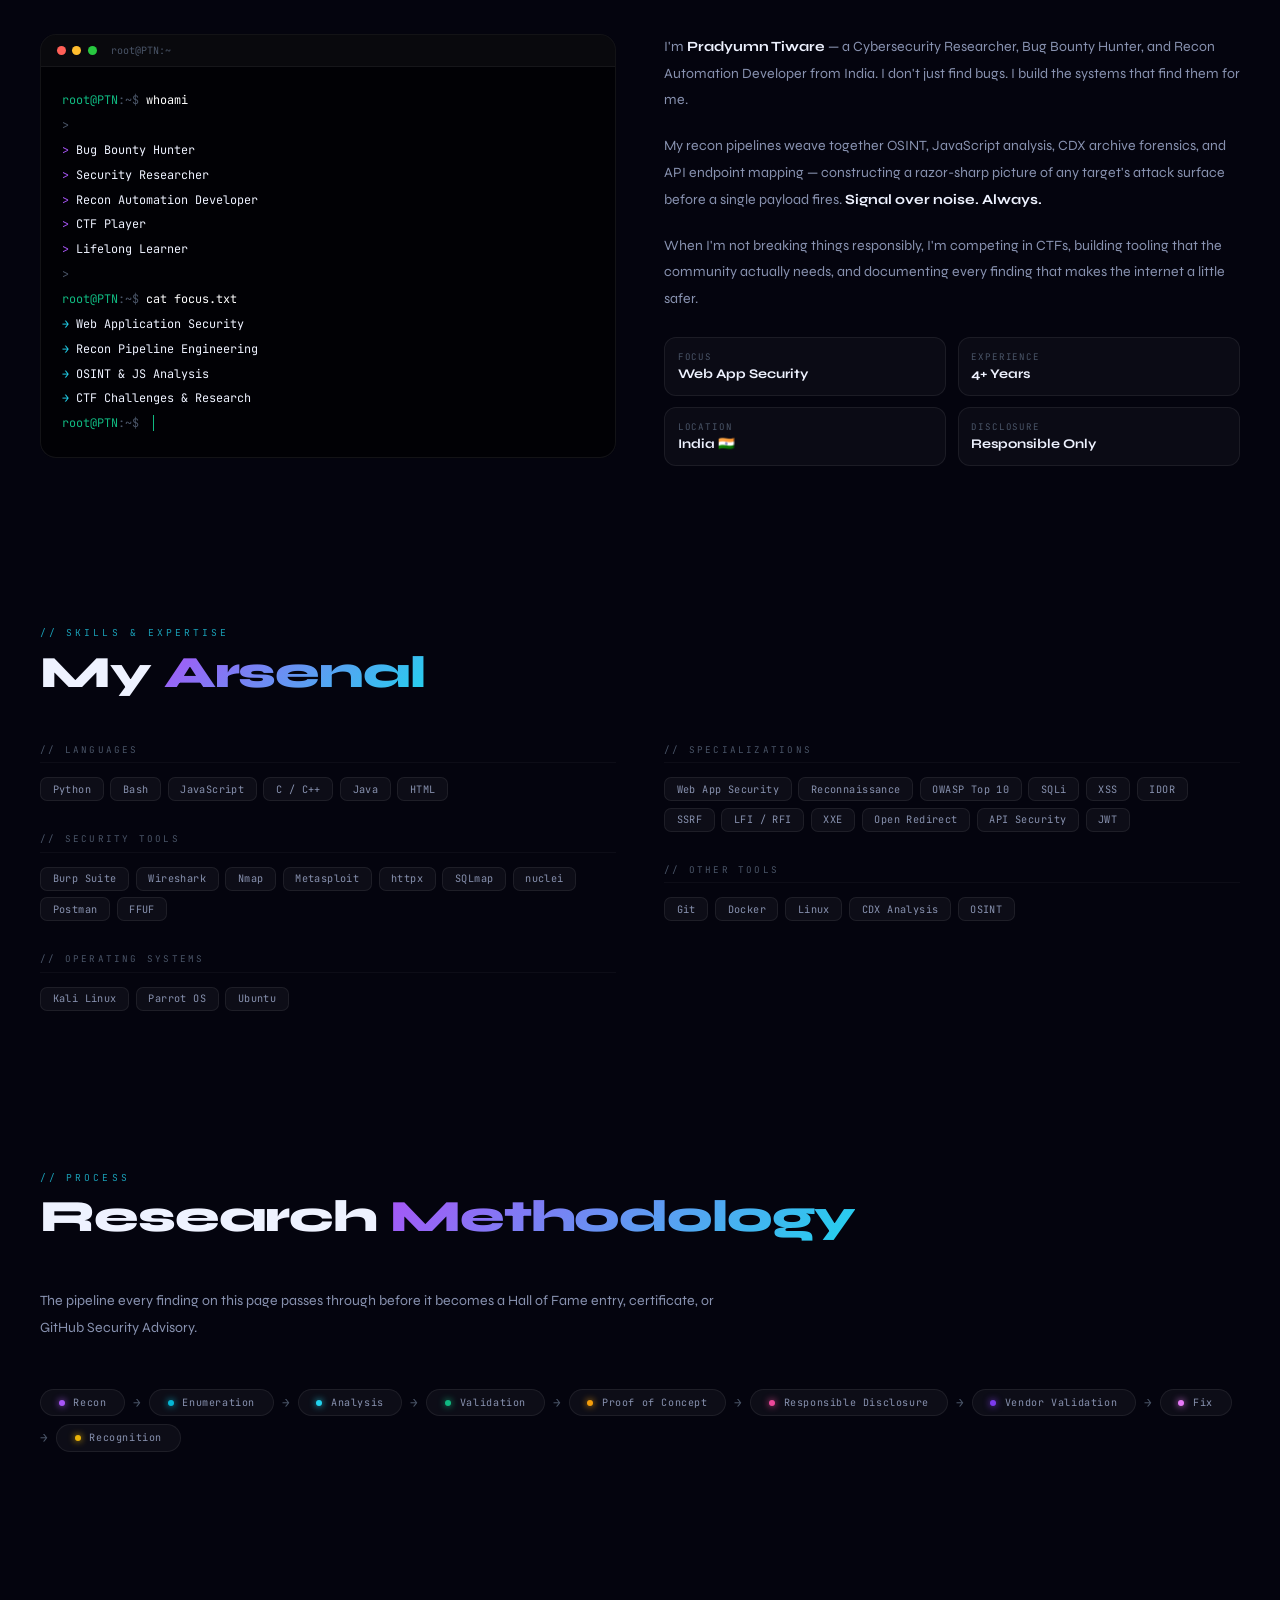
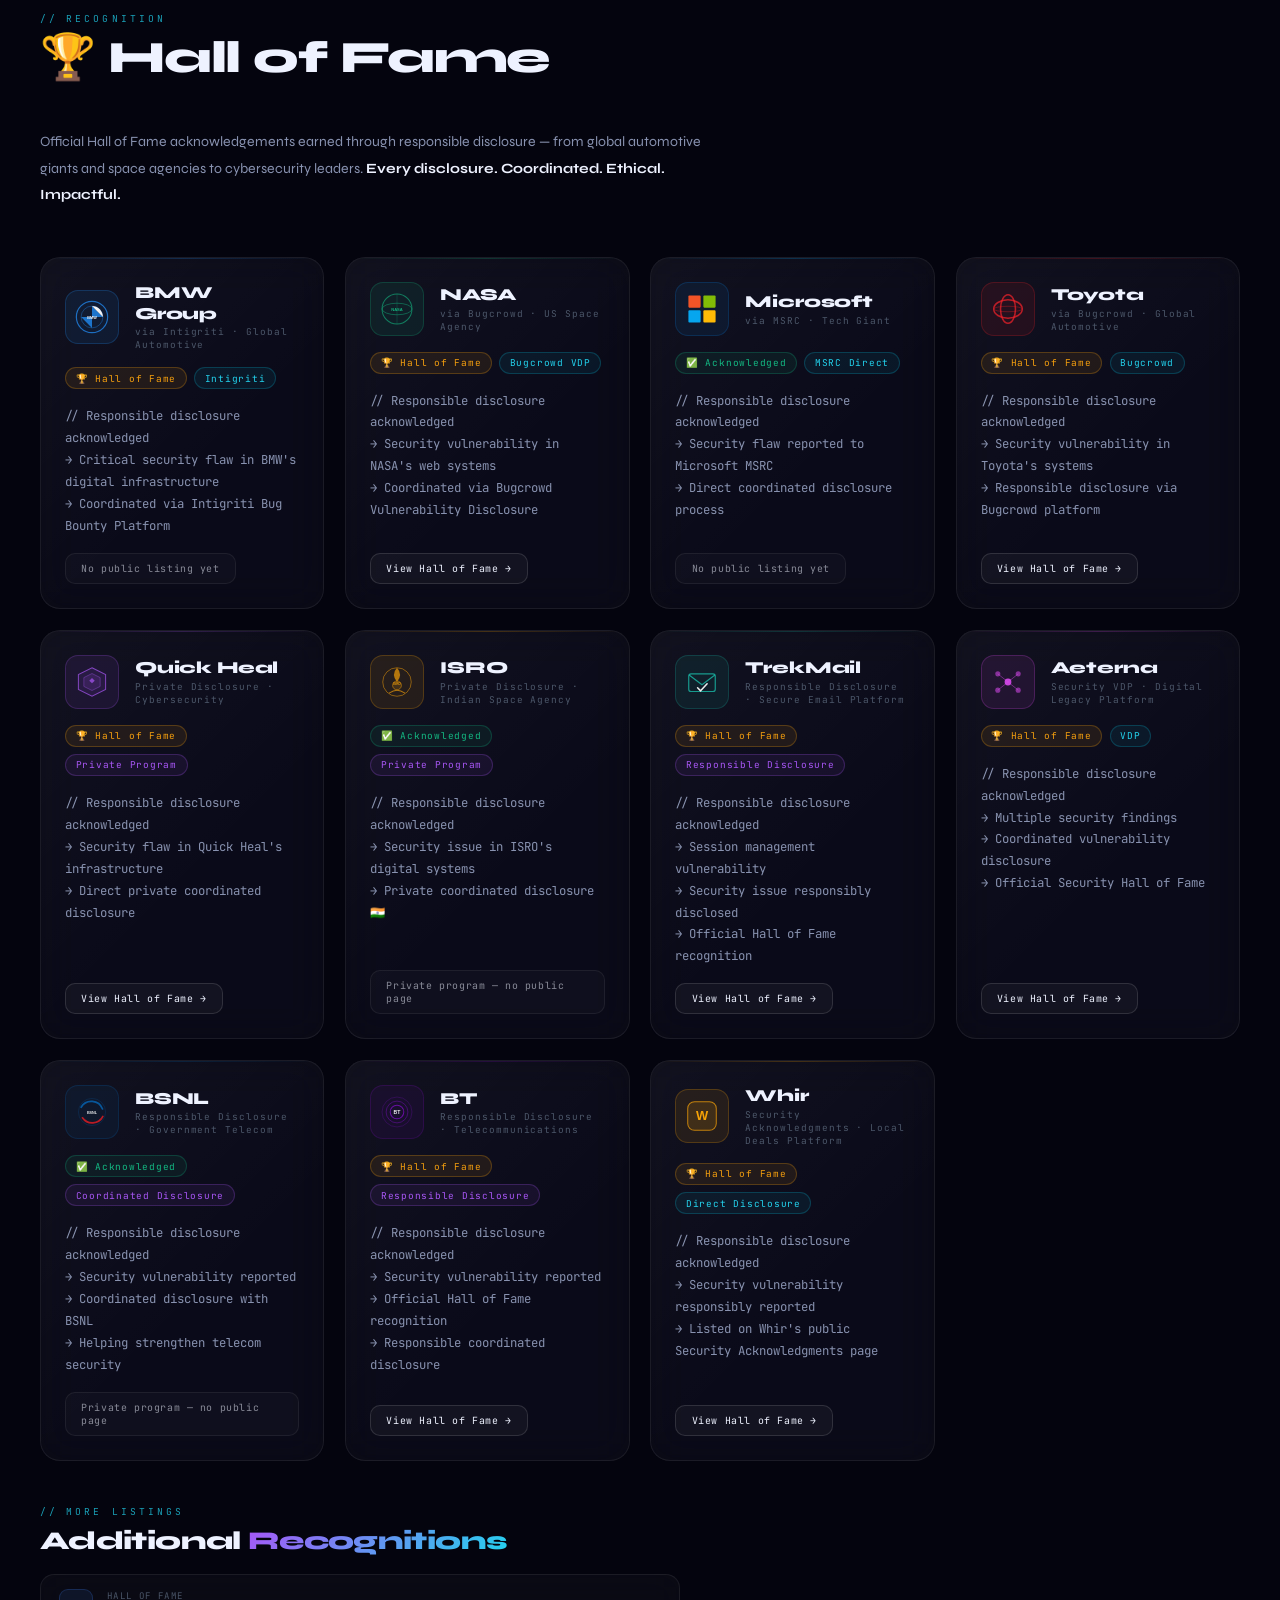
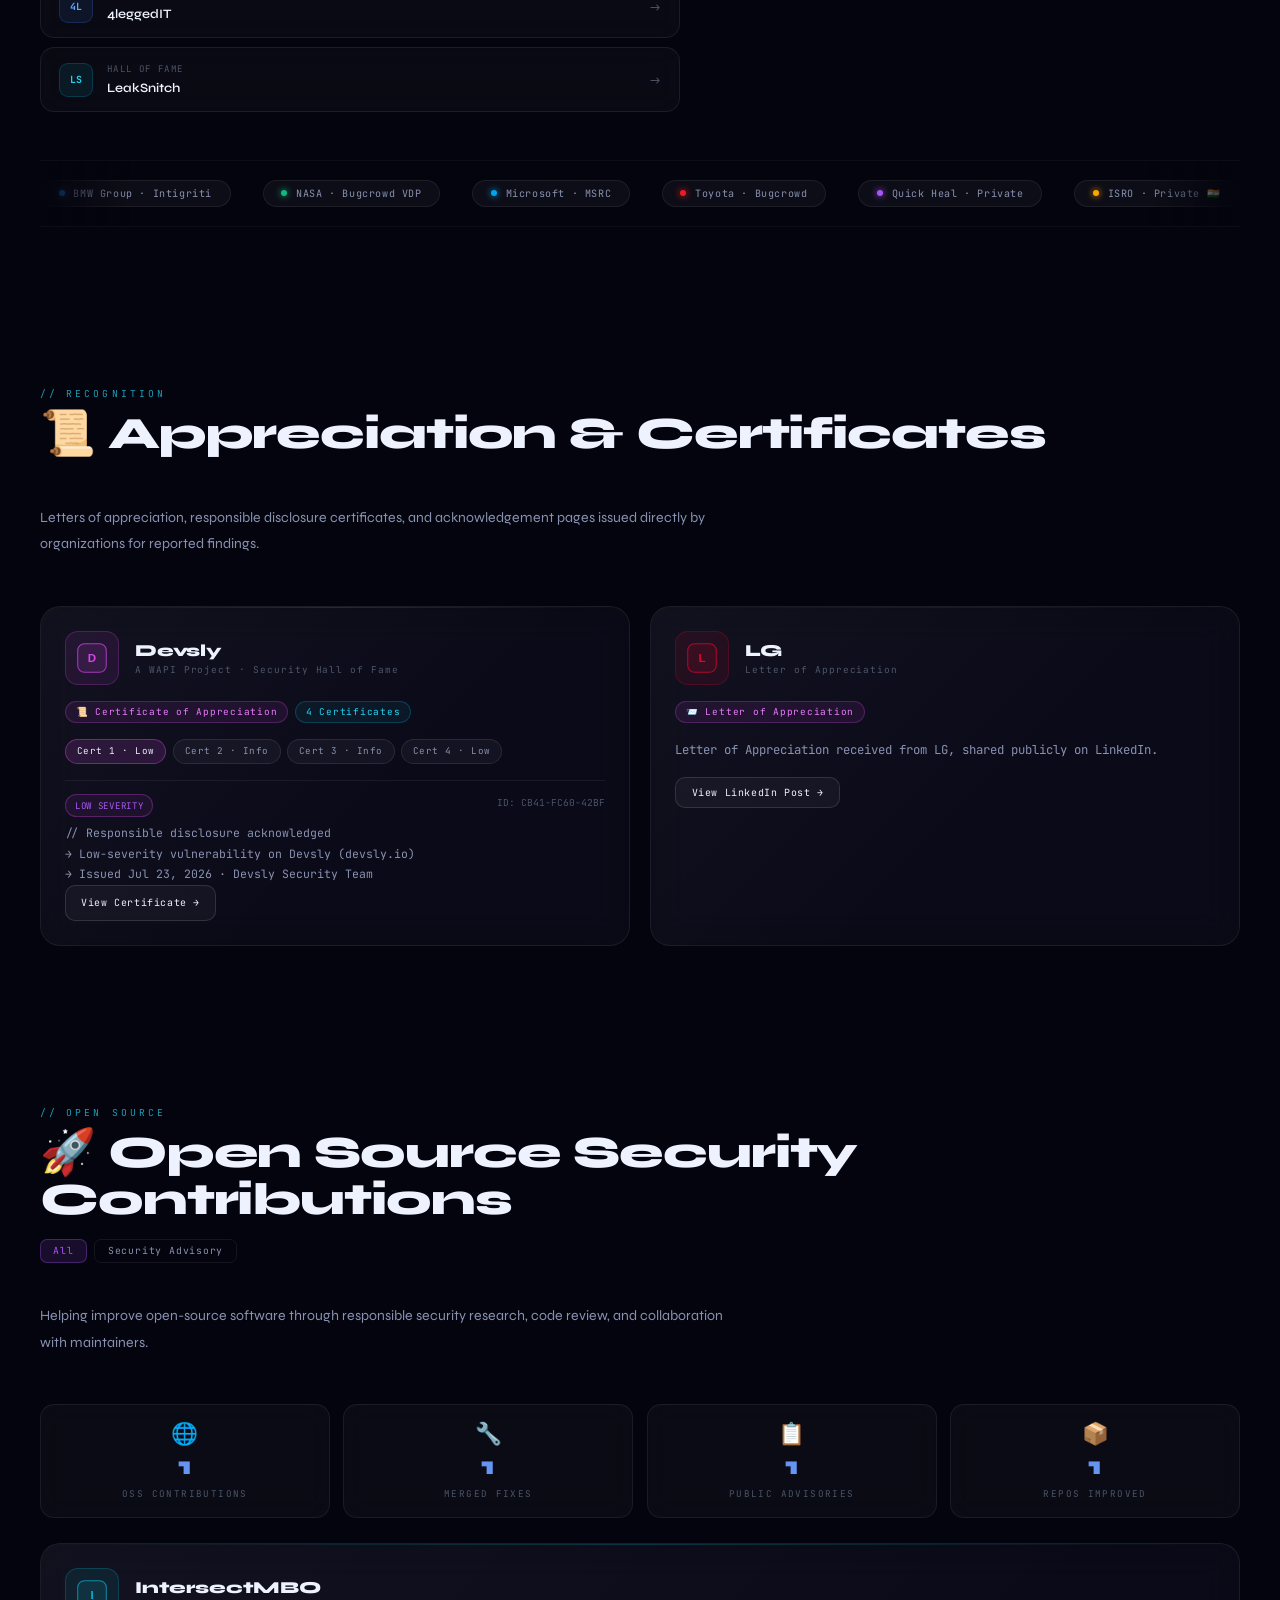
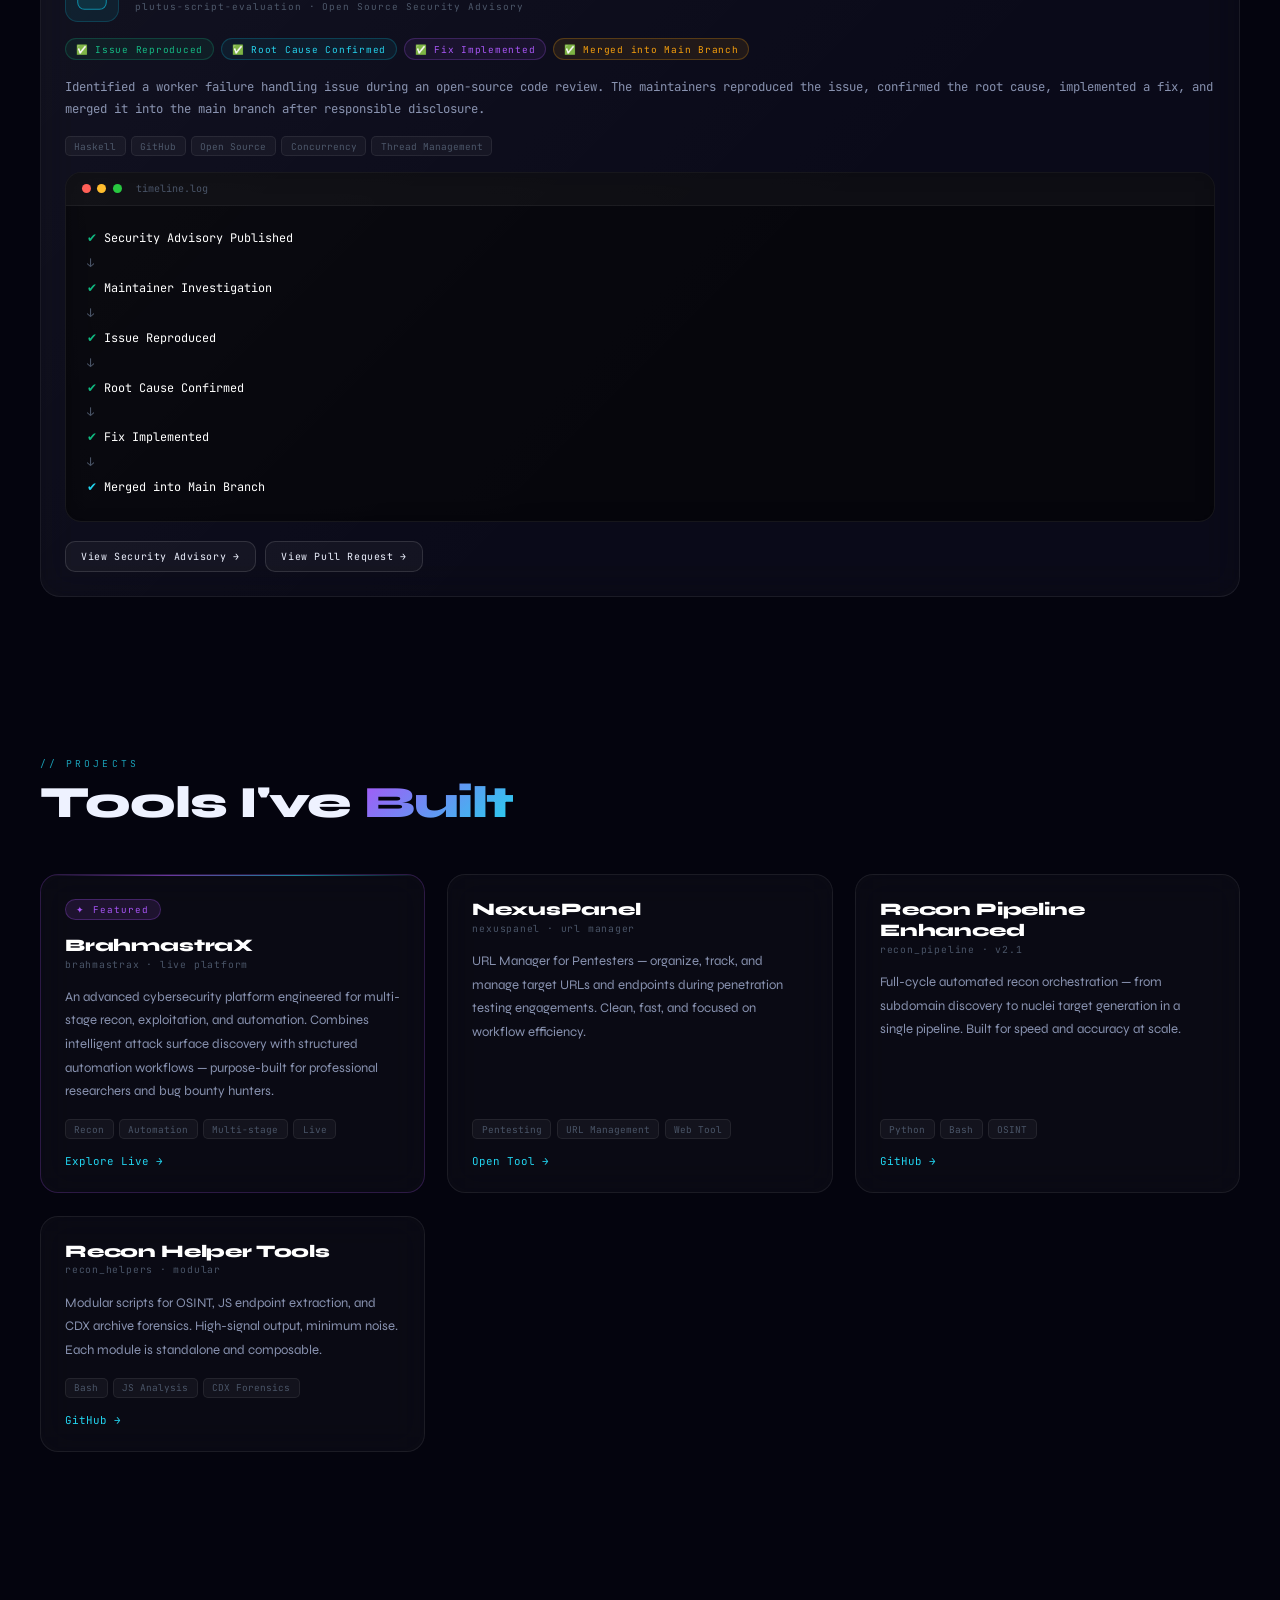
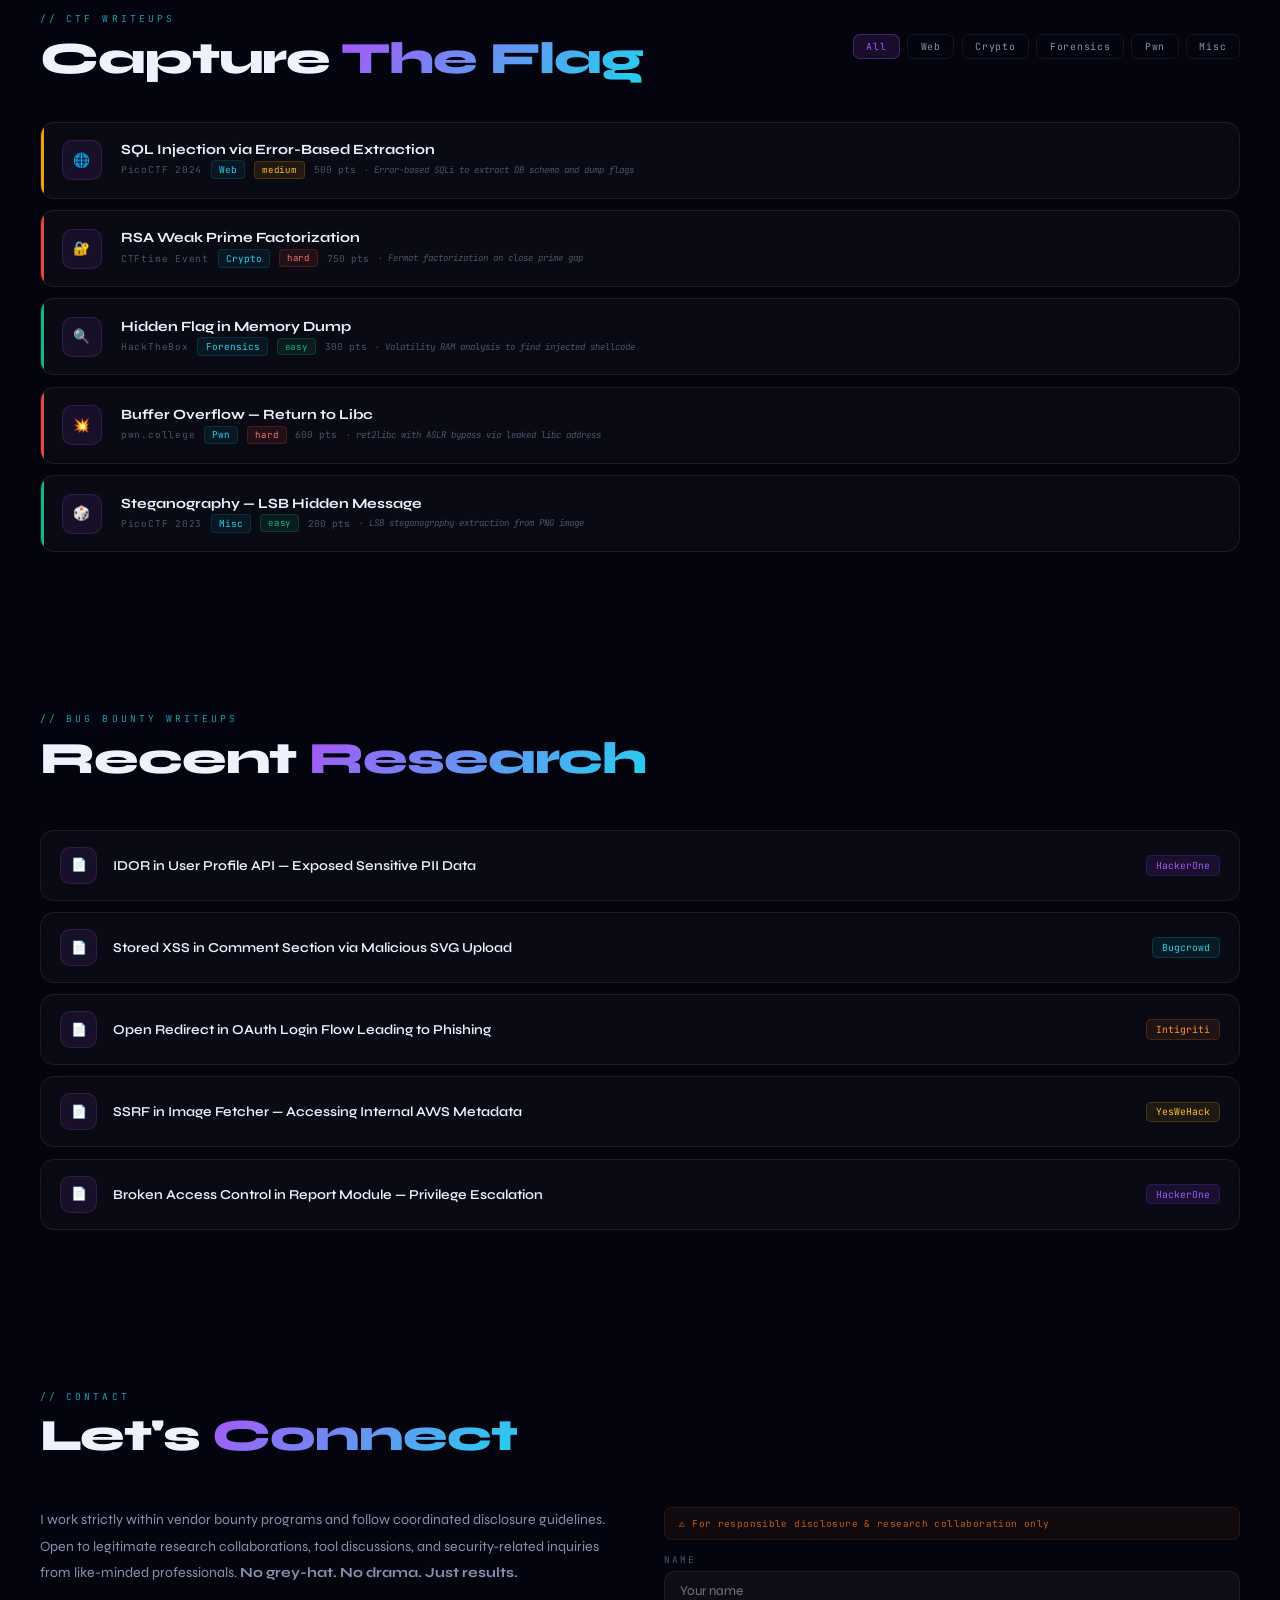
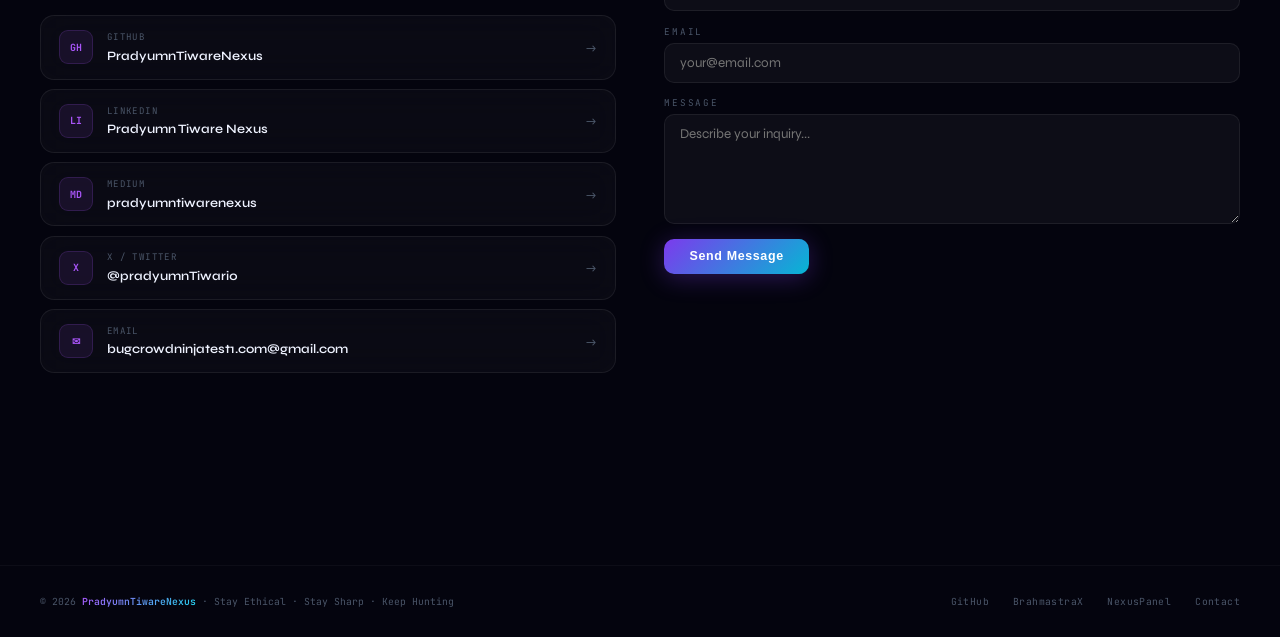
==== commit 6762c455: "Add files via upload" ====
--- a/index.html
+++ b/index.html
@@ -1077,6 +1077,26 @@
 
 </div>
 
+<!-- ═══ ADDITIONAL RECOGNITIONS — compact list, intentionally lighter than the .hof-card grid above ═══ -->
+<!-- Reuses the existing .cl/.clk components from the Contact section (already styled, already optimized). -->
+<!-- For smaller/lesser-known acknowledgements — keeps this section from growing into a wall of large cards. -->
+<div class="sh" style="margin-top:2.8rem;margin-bottom:1.2rem">
+  <div class="st">More Listings</div>
+  <h2 style="font-size:clamp(1.25rem,2.1vw,1.6rem)">Additional <em>Recognitions</em></h2>
+</div>
+<div class="cl" style="max-width:640px">
+  <a href="https://www.4leggedit.com/security-hall-of-fame" target="_blank" rel="noopener" class="clk">
+    <div class="clk-i" style="background:rgba(59,130,246,.09);border-color:rgba(59,130,246,.22);color:#60a5fa">4L</div>
+    <div><span class="clk-lb">Hall of Fame</span><span class="clk-v">4leggedIT</span></div>
+    <span class="clk-a">→</span>
+  </a>
+  <a href="https://leaksnitch.com/hall-of-fame" target="_blank" rel="noopener" class="clk">
+    <div class="clk-i" style="background:rgba(6,182,212,.09);border-color:rgba(6,182,212,.22);color:var(--cyan2)">LS</div>
+    <div><span class="clk-lb">Hall of Fame</span><span class="clk-v">LeakSnitch</span></div>
+    <span class="clk-a">→</span>
+  </a>
+</div>
+
 <!-- Marquee strip -->
 <div class="hof-strip">
   <div class="hof-marquee">
@@ -1128,12 +1148,13 @@
       </div>
       <div><div class="hof-company">Devsly</div><div class="hof-via">A WAPI Project · Security Hall of Fame</div></div>
     </div>
-    <div class="hof-badge-row"><span class="hof-badge cert">📜 Certificate of Appreciation</span><span class="hof-badge pub">3 Certificates</span></div>
+    <div class="hof-badge-row"><span class="hof-badge cert">📜 Certificate of Appreciation</span><span class="hof-badge pub">4 Certificates</span></div>
 
     <div class="cert-tabs">
       <span class="cert-tab active" onclick="showCert('devsly',1,this)">Cert 1 · Low</span>
       <span class="cert-tab" onclick="showCert('devsly',2,this)">Cert 2 · Info</span>
       <span class="cert-tab" onclick="showCert('devsly',3,this)">Cert 3 · Info</span>
+      <span class="cert-tab" onclick="showCert('devsly',4,this)">Cert 4 · Low</span>
     </div>
 
     <div class="cert-panel active" id="devsly-panel-1">
@@ -1150,6 +1171,11 @@
       <div class="cert-row"><span class="cert-sev">INFO SEVERITY</span><span class="cert-id">ID: C8B2-A8B0-5E65</span></div>
       // Responsible disclosure acknowledged<br>→ Info-severity vulnerability on Devsly (devsly.io)<br>→ Issued Jul 24, 2026 · Devsly Security Team
       <div><a href="https://devsly.io/thanks/cert/c8b2a8b05e65f9c44bdefecb32cd10e2" target="_blank" rel="noopener" class="hof-btn">View Certificate →</a></div>
+    </div>
+    <div class="cert-panel" id="devsly-panel-4">
+      <div class="cert-row"><span class="cert-sev">LOW SEVERITY</span><span class="cert-id">ID: 4225-725A-9444</span></div>
+      // Responsible disclosure acknowledged<br>→ Low-severity vulnerability on Devsly (devsly.io)<br>→ Issued Aug 15, 2026 · Devsly Security Team
+      <div><a href="https://devsly.io/thanks/cert/4225725a94443f4ab969a048d8884ca3" target="_blank" rel="noopener" class="hof-btn">View Certificate →</a></div>
     </div>
   </div>
 <!-- ========================================================= -->
